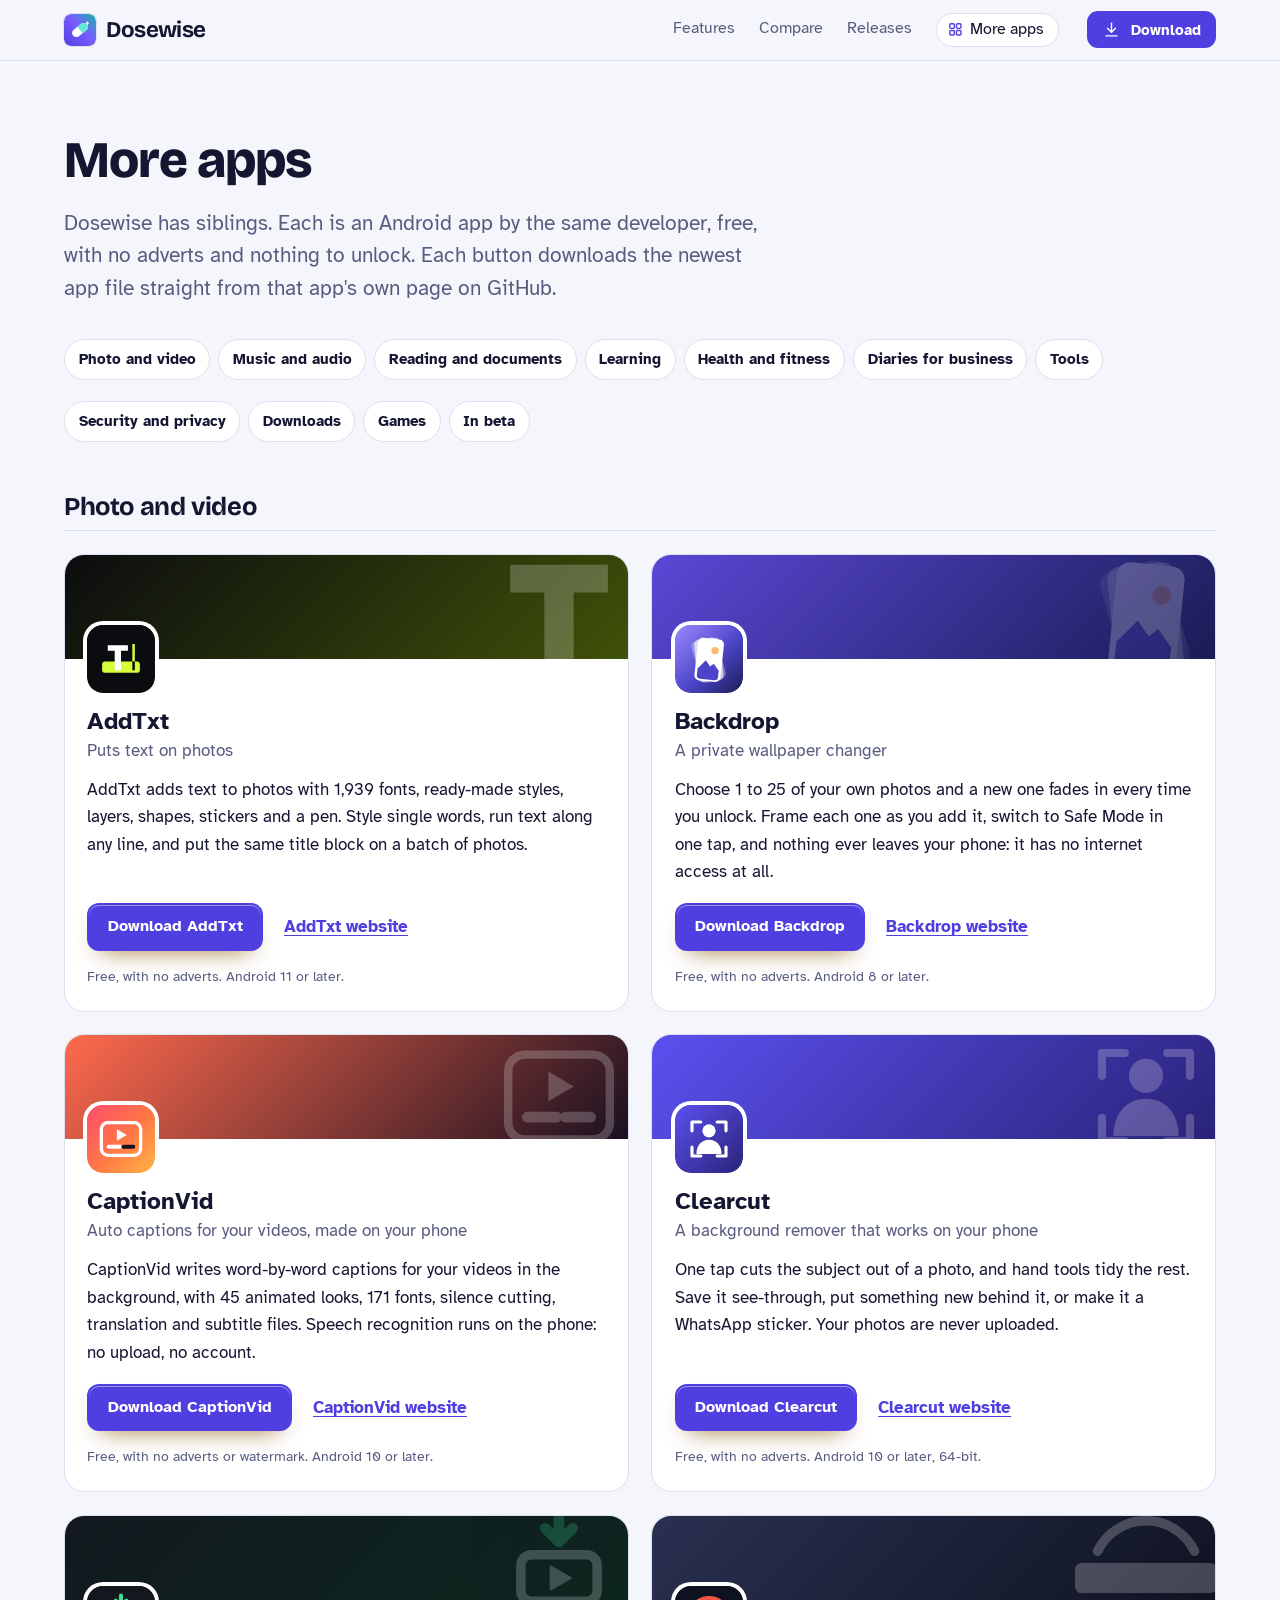
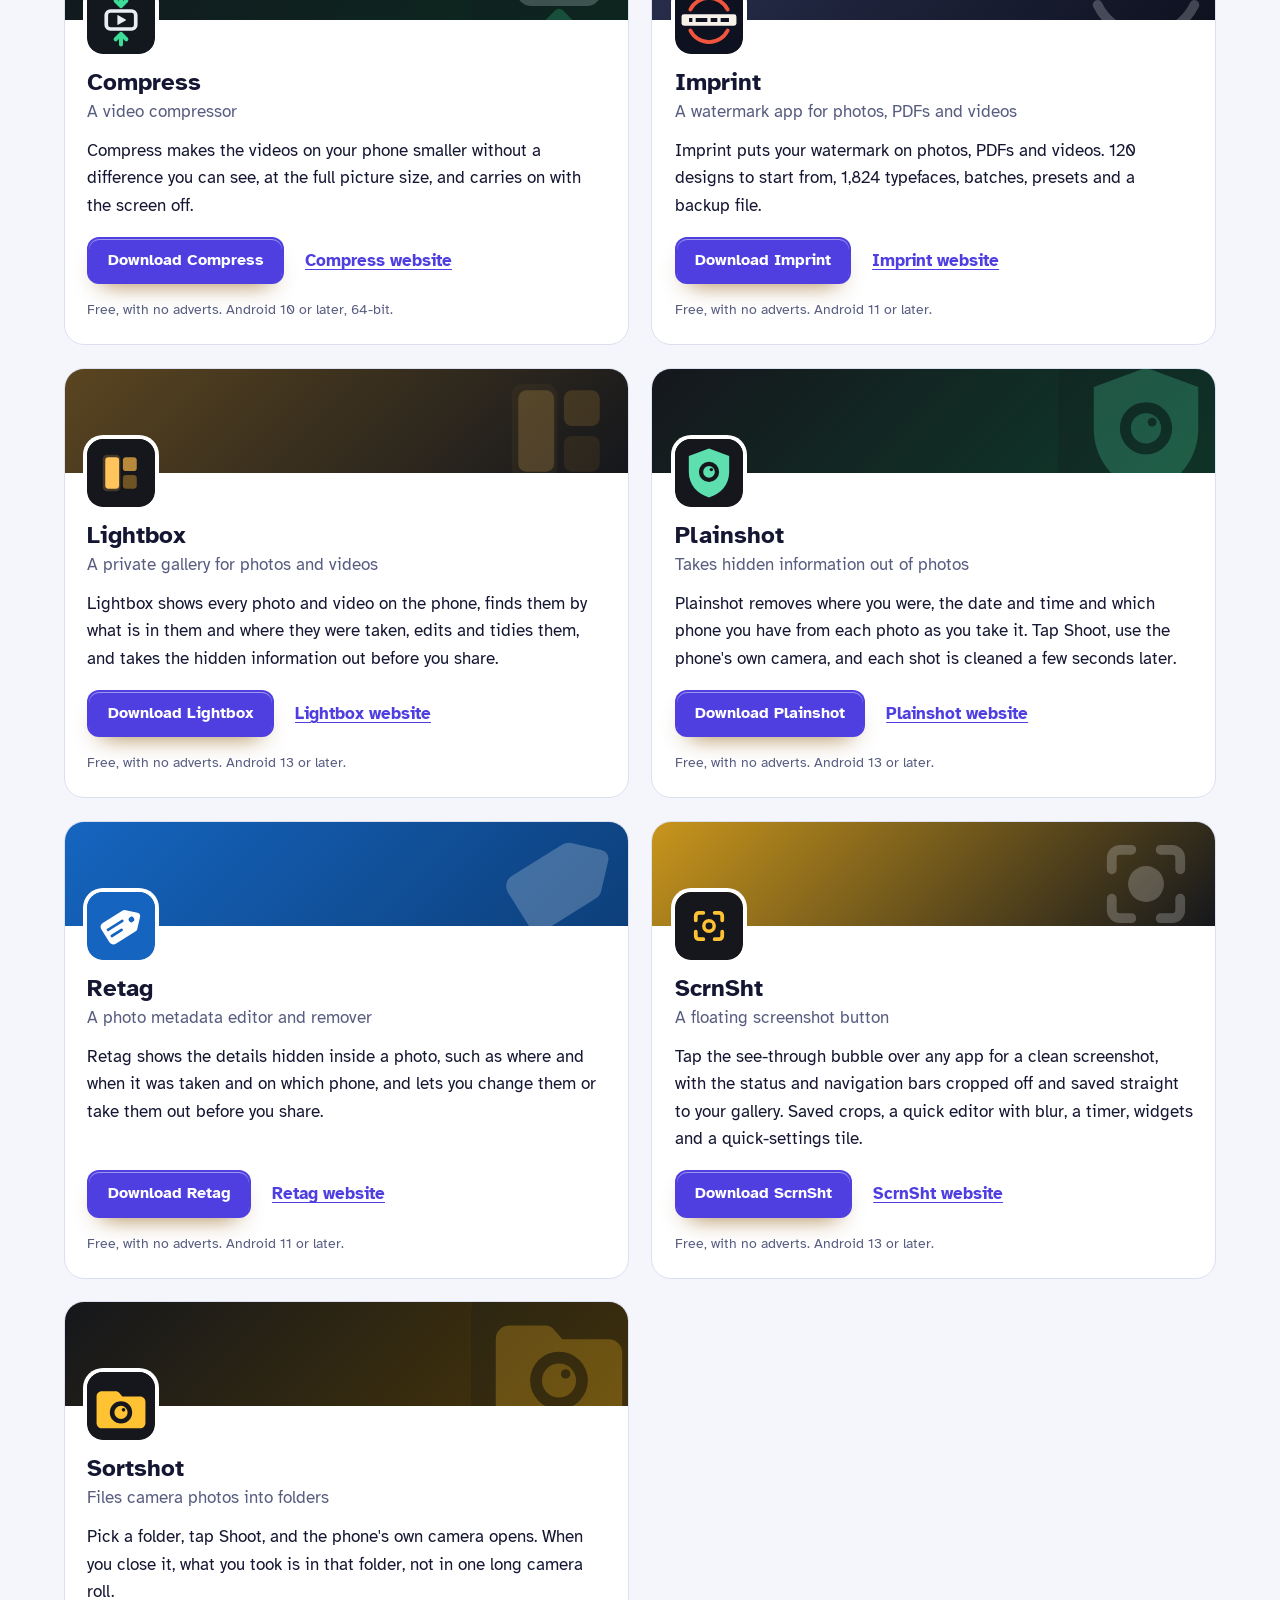
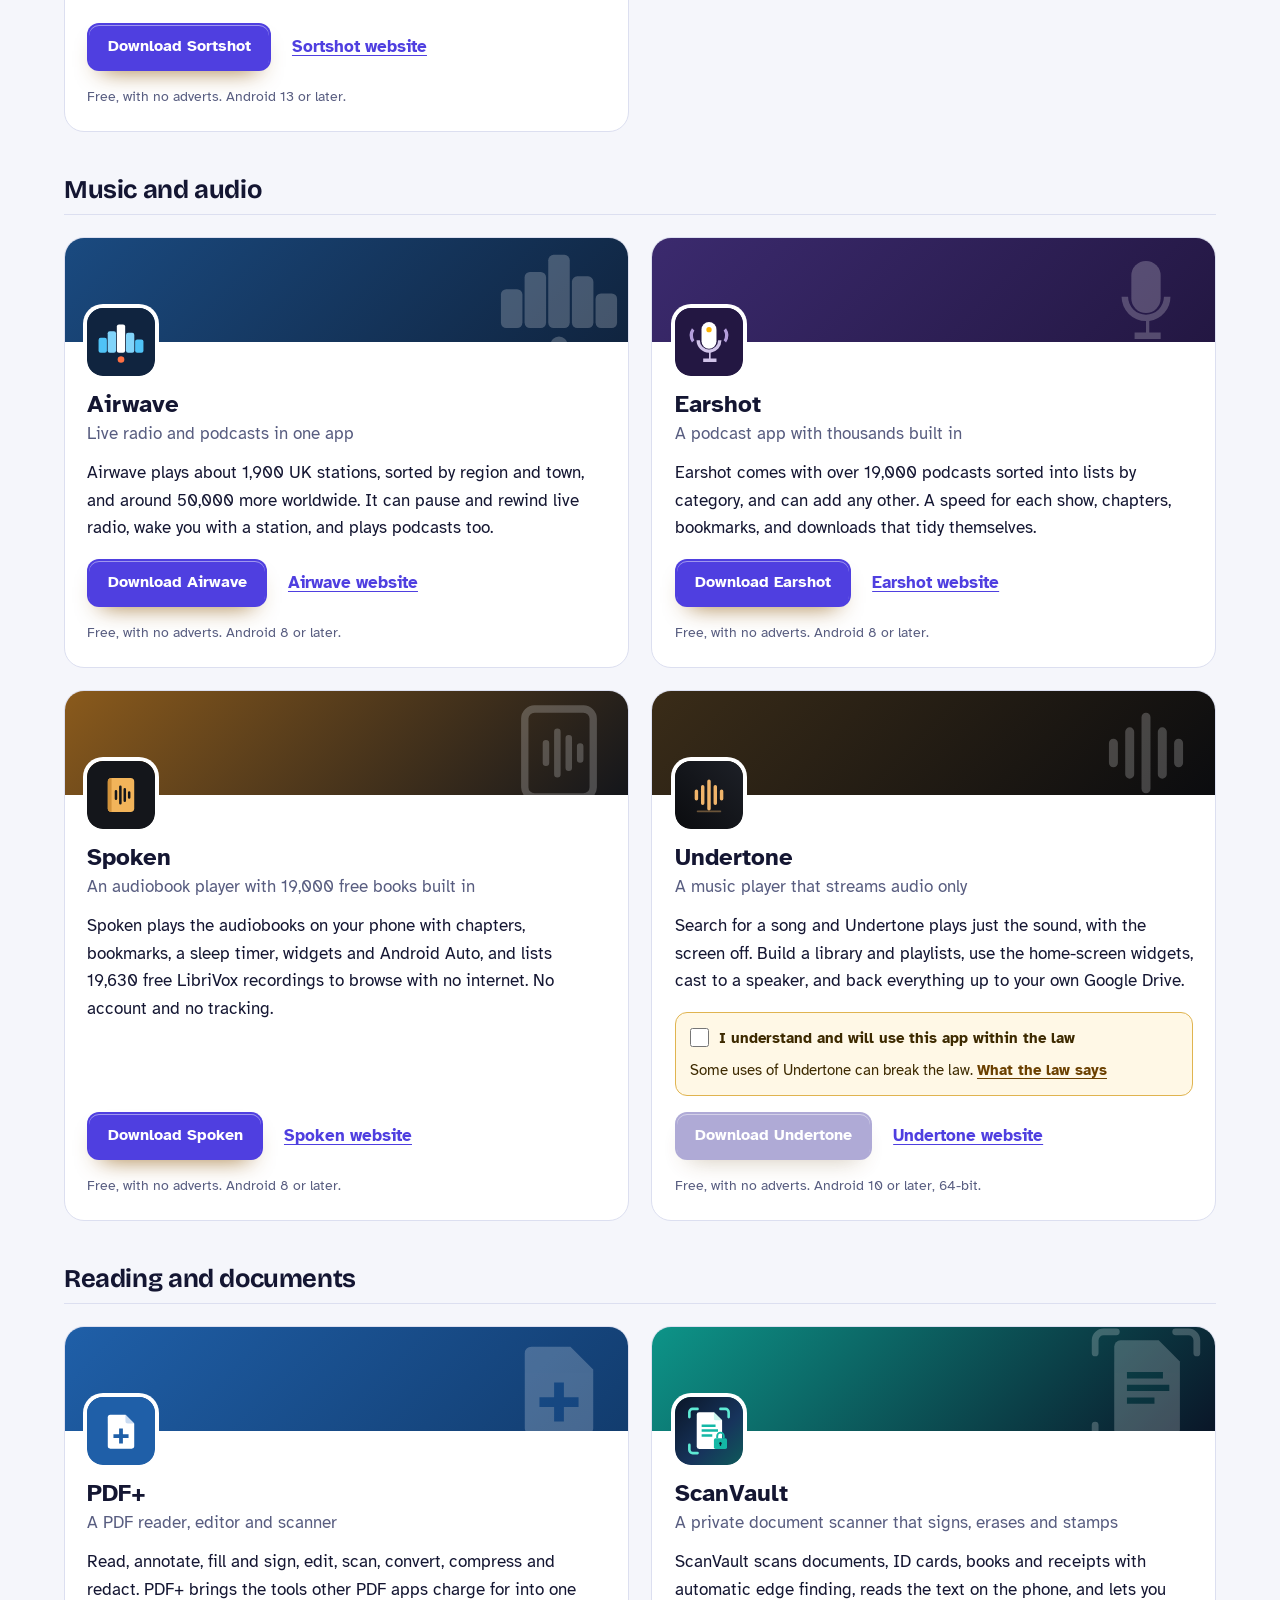
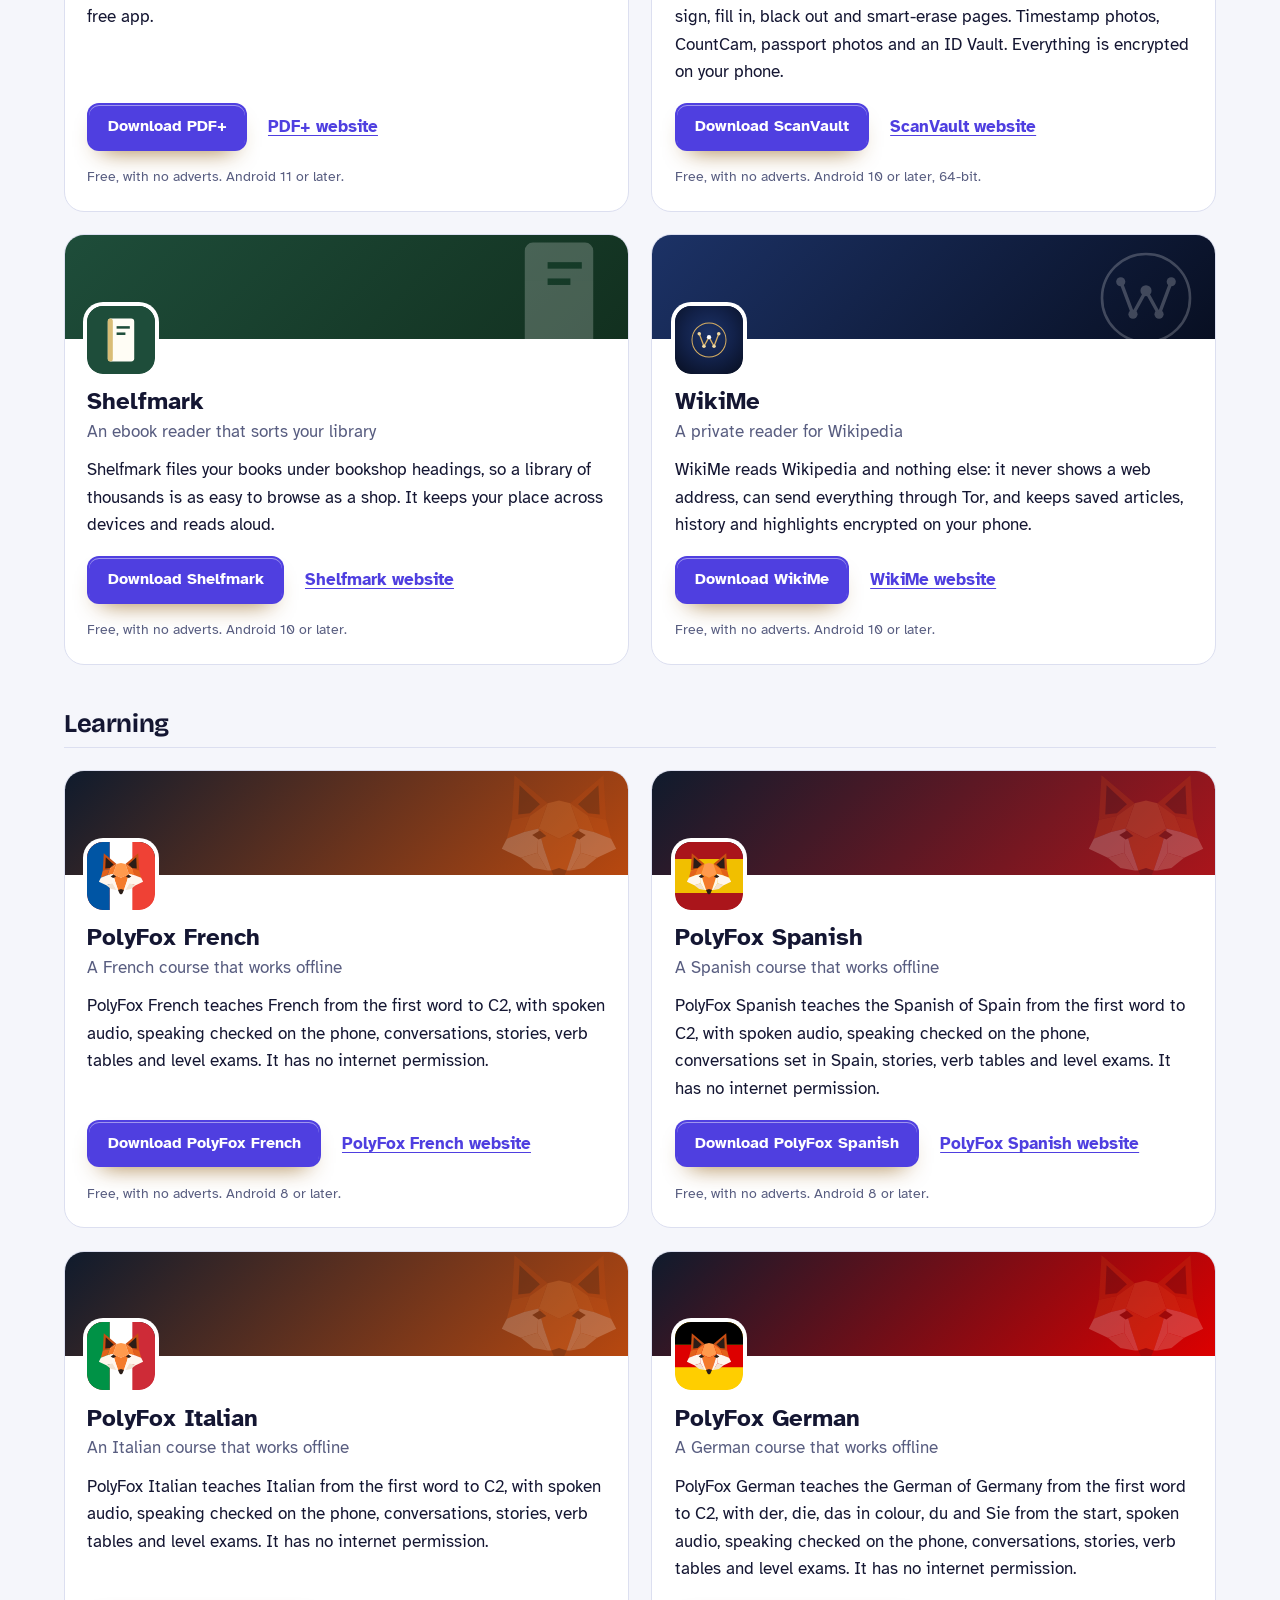
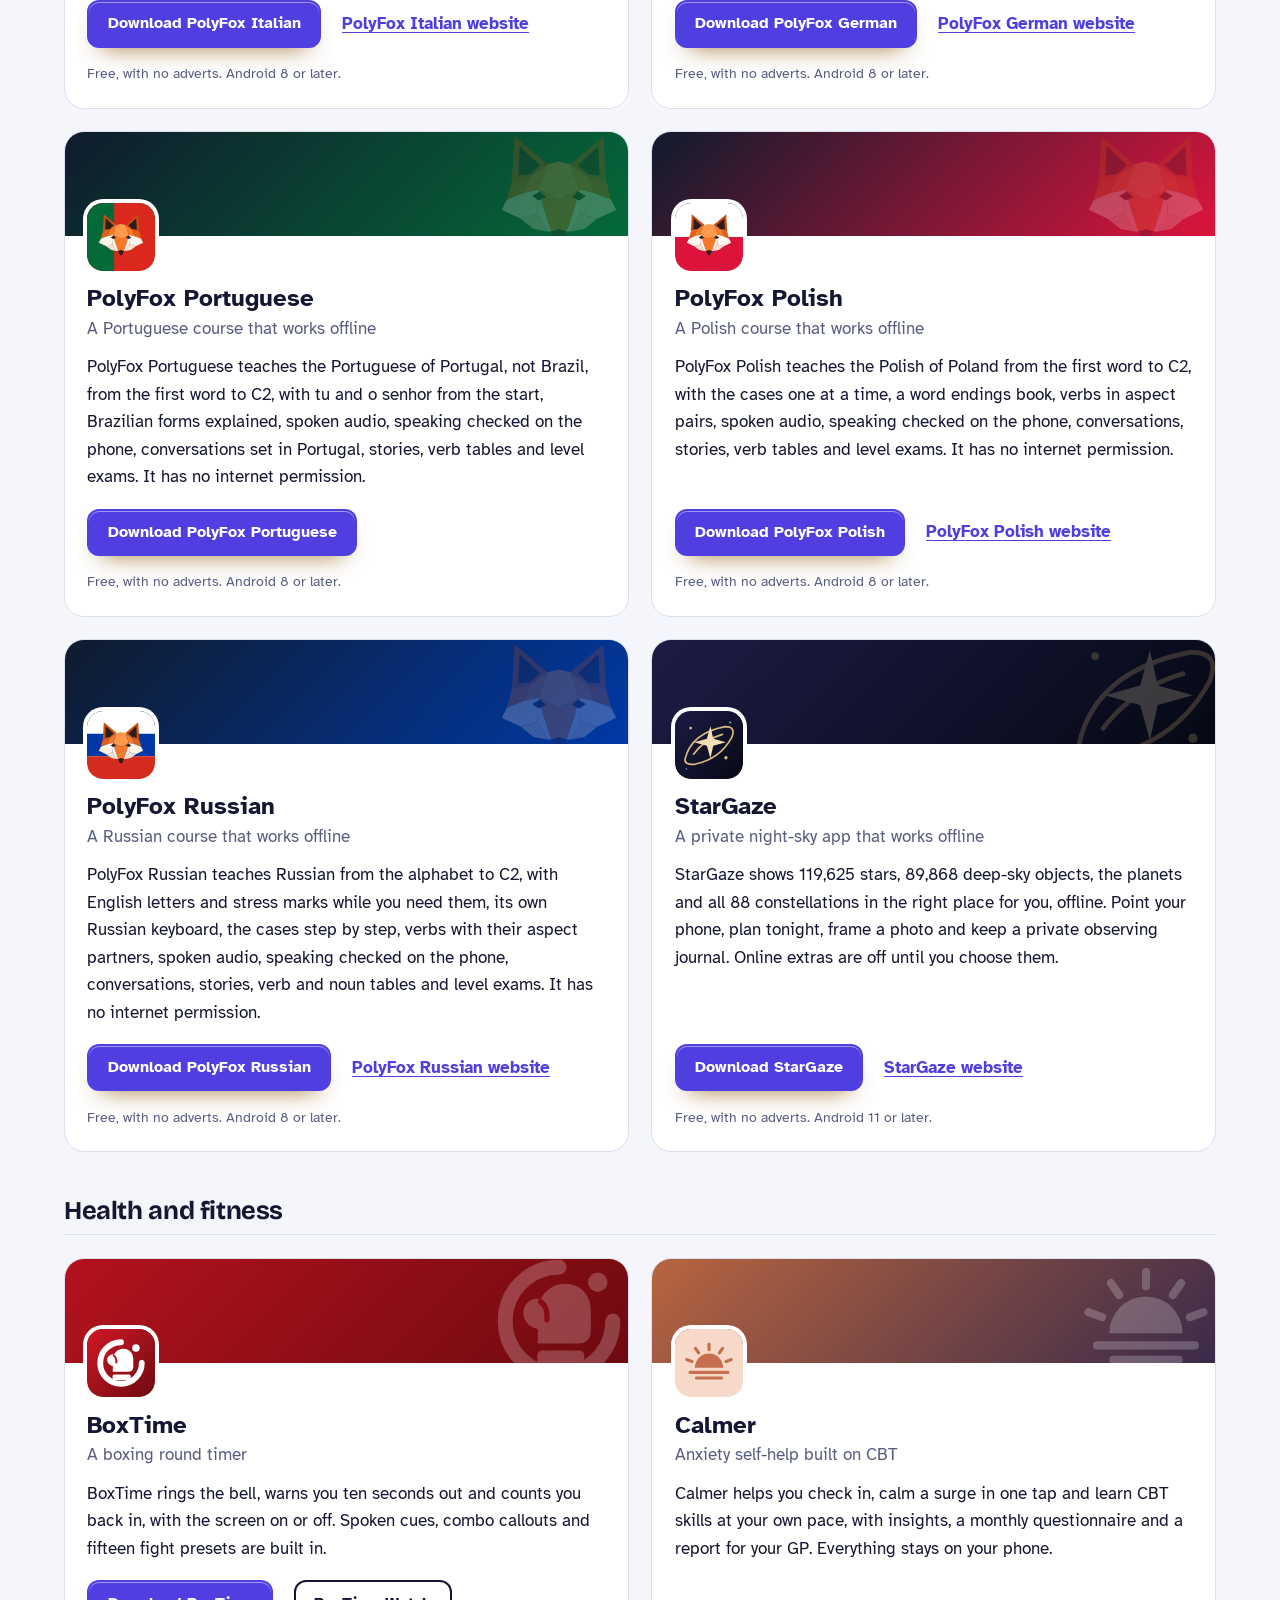
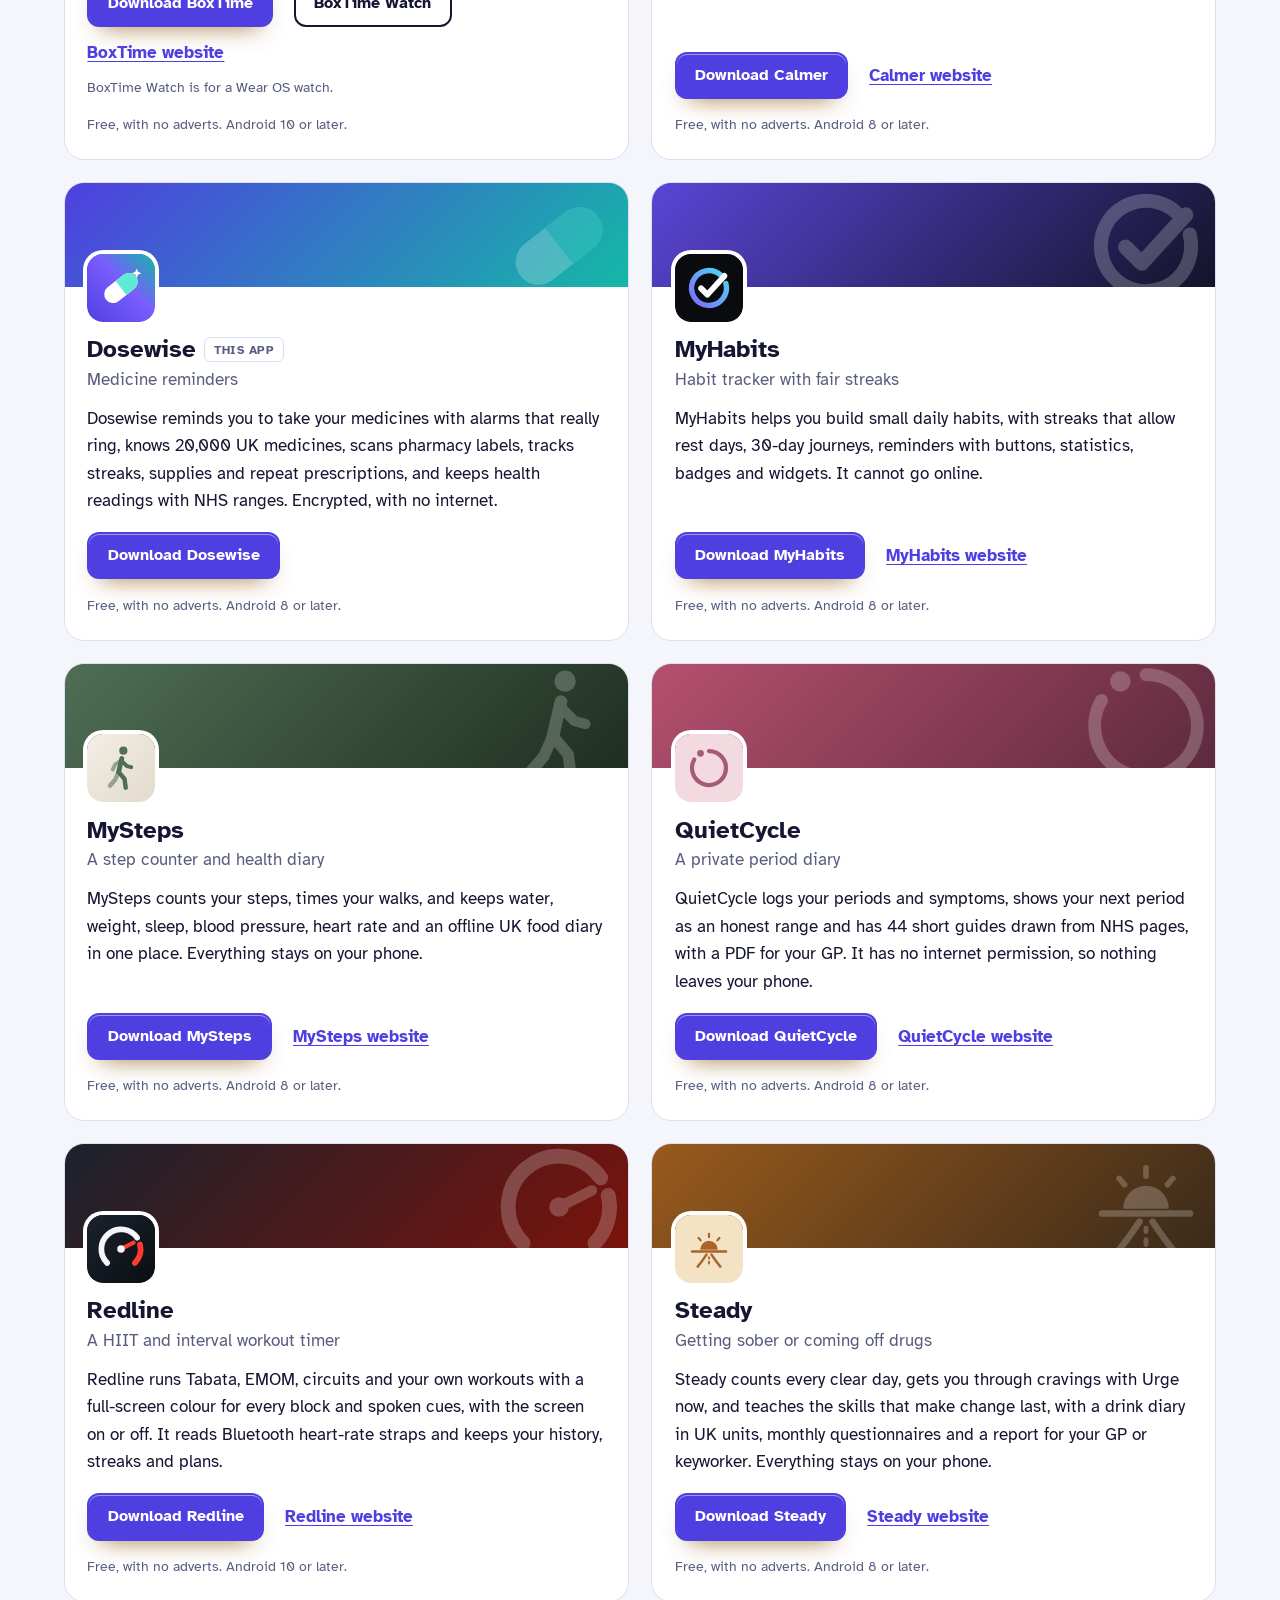
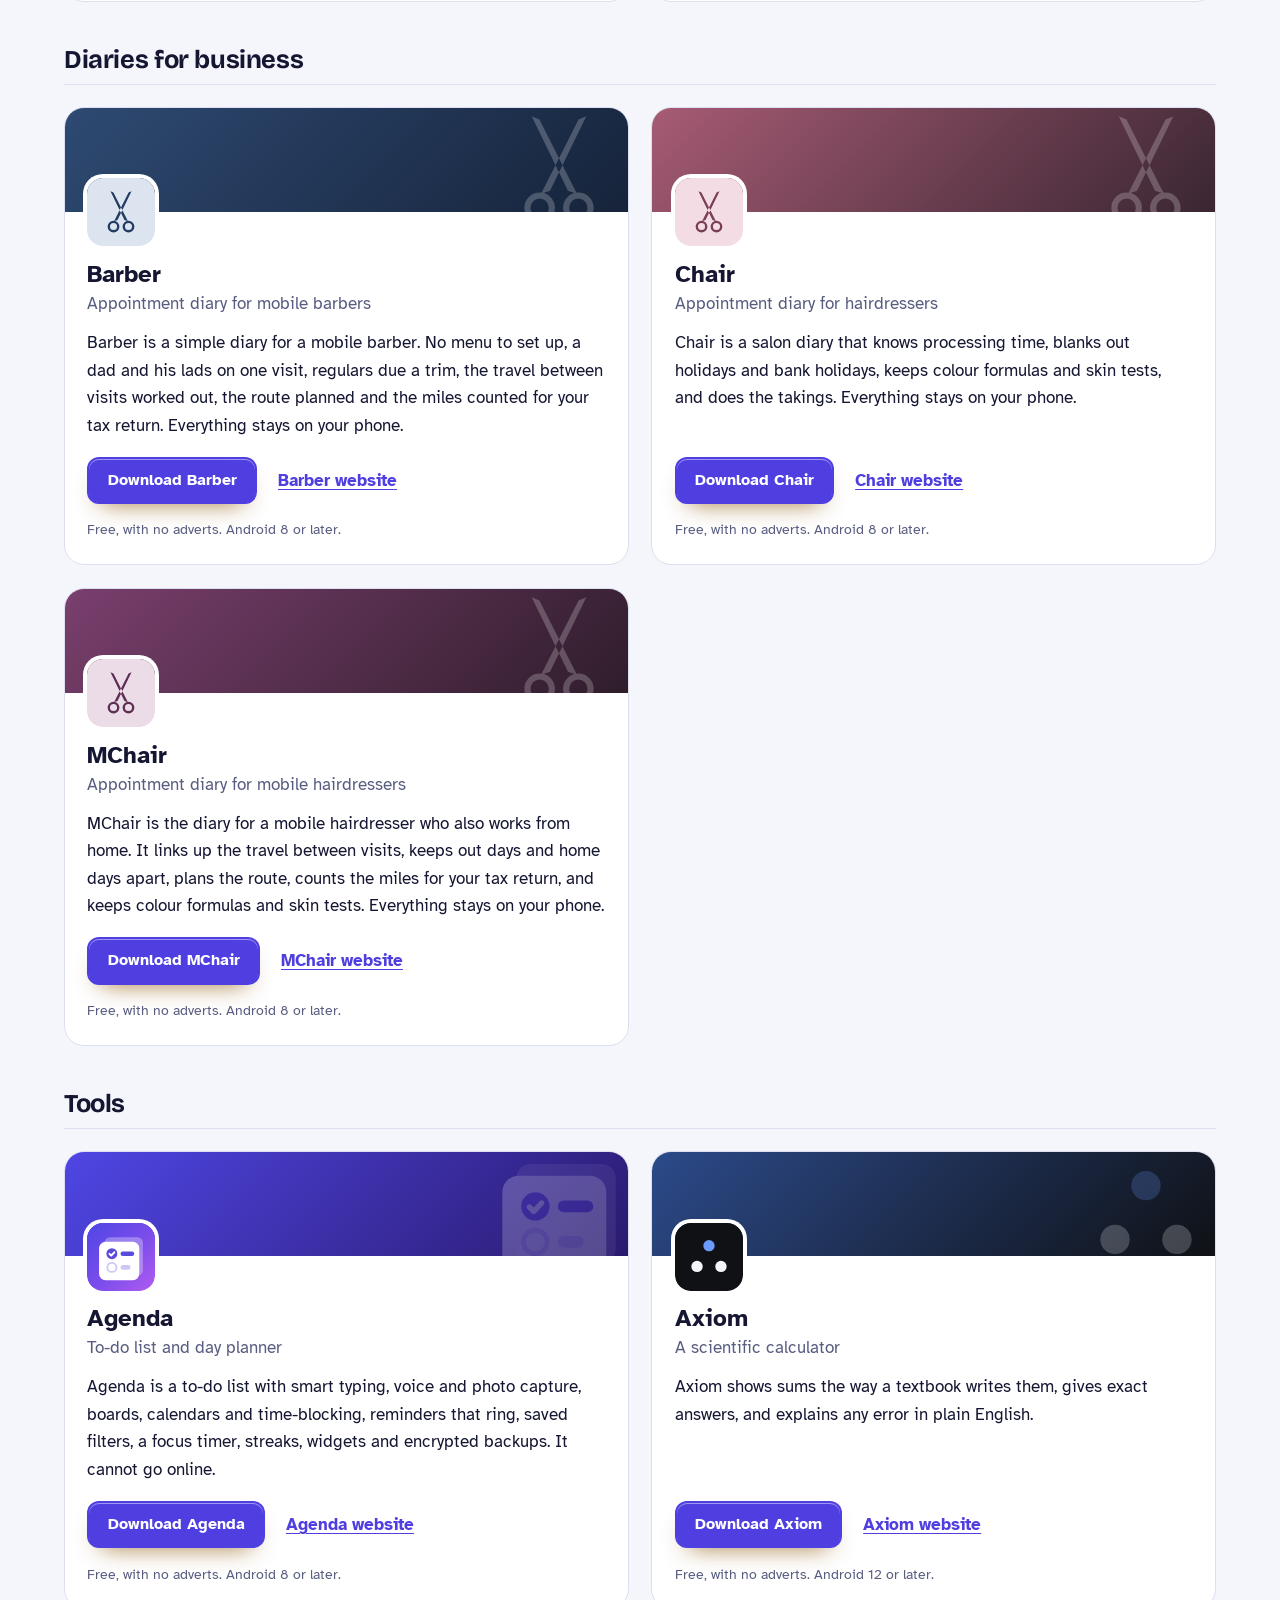
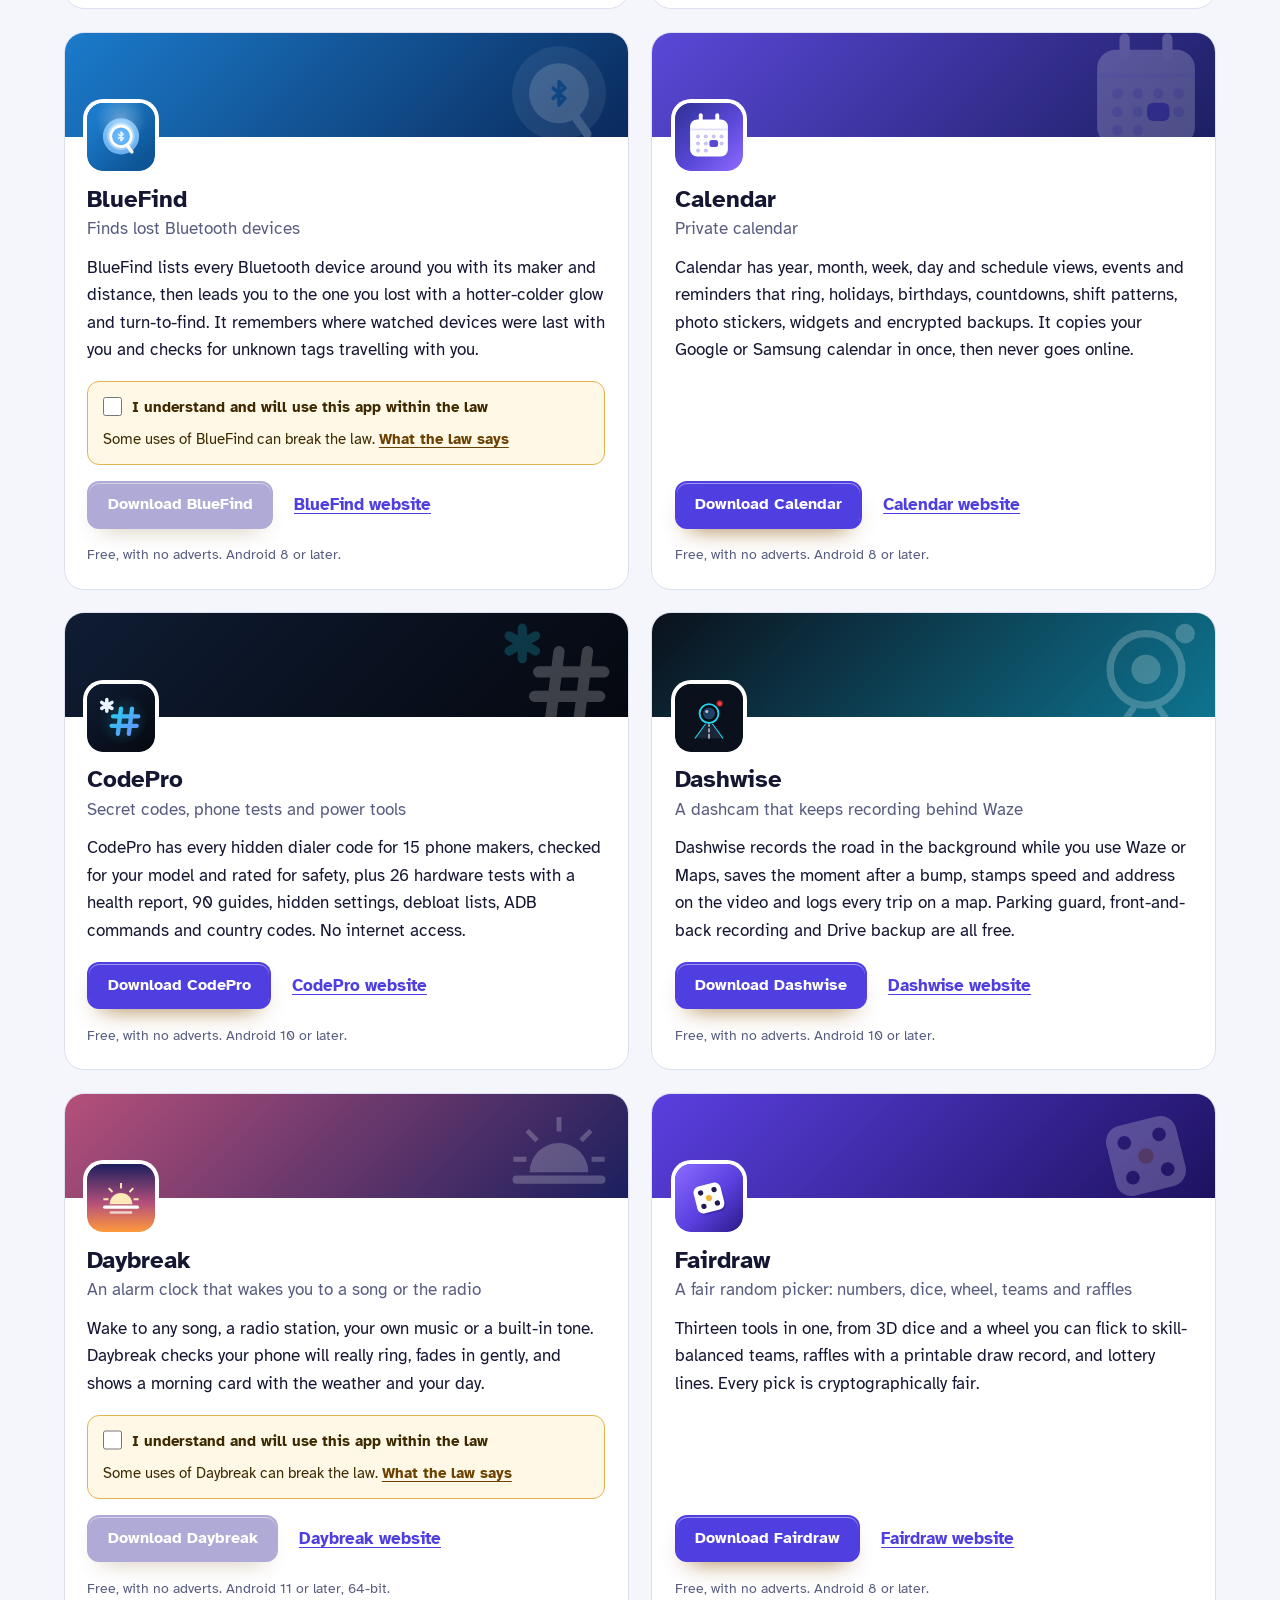
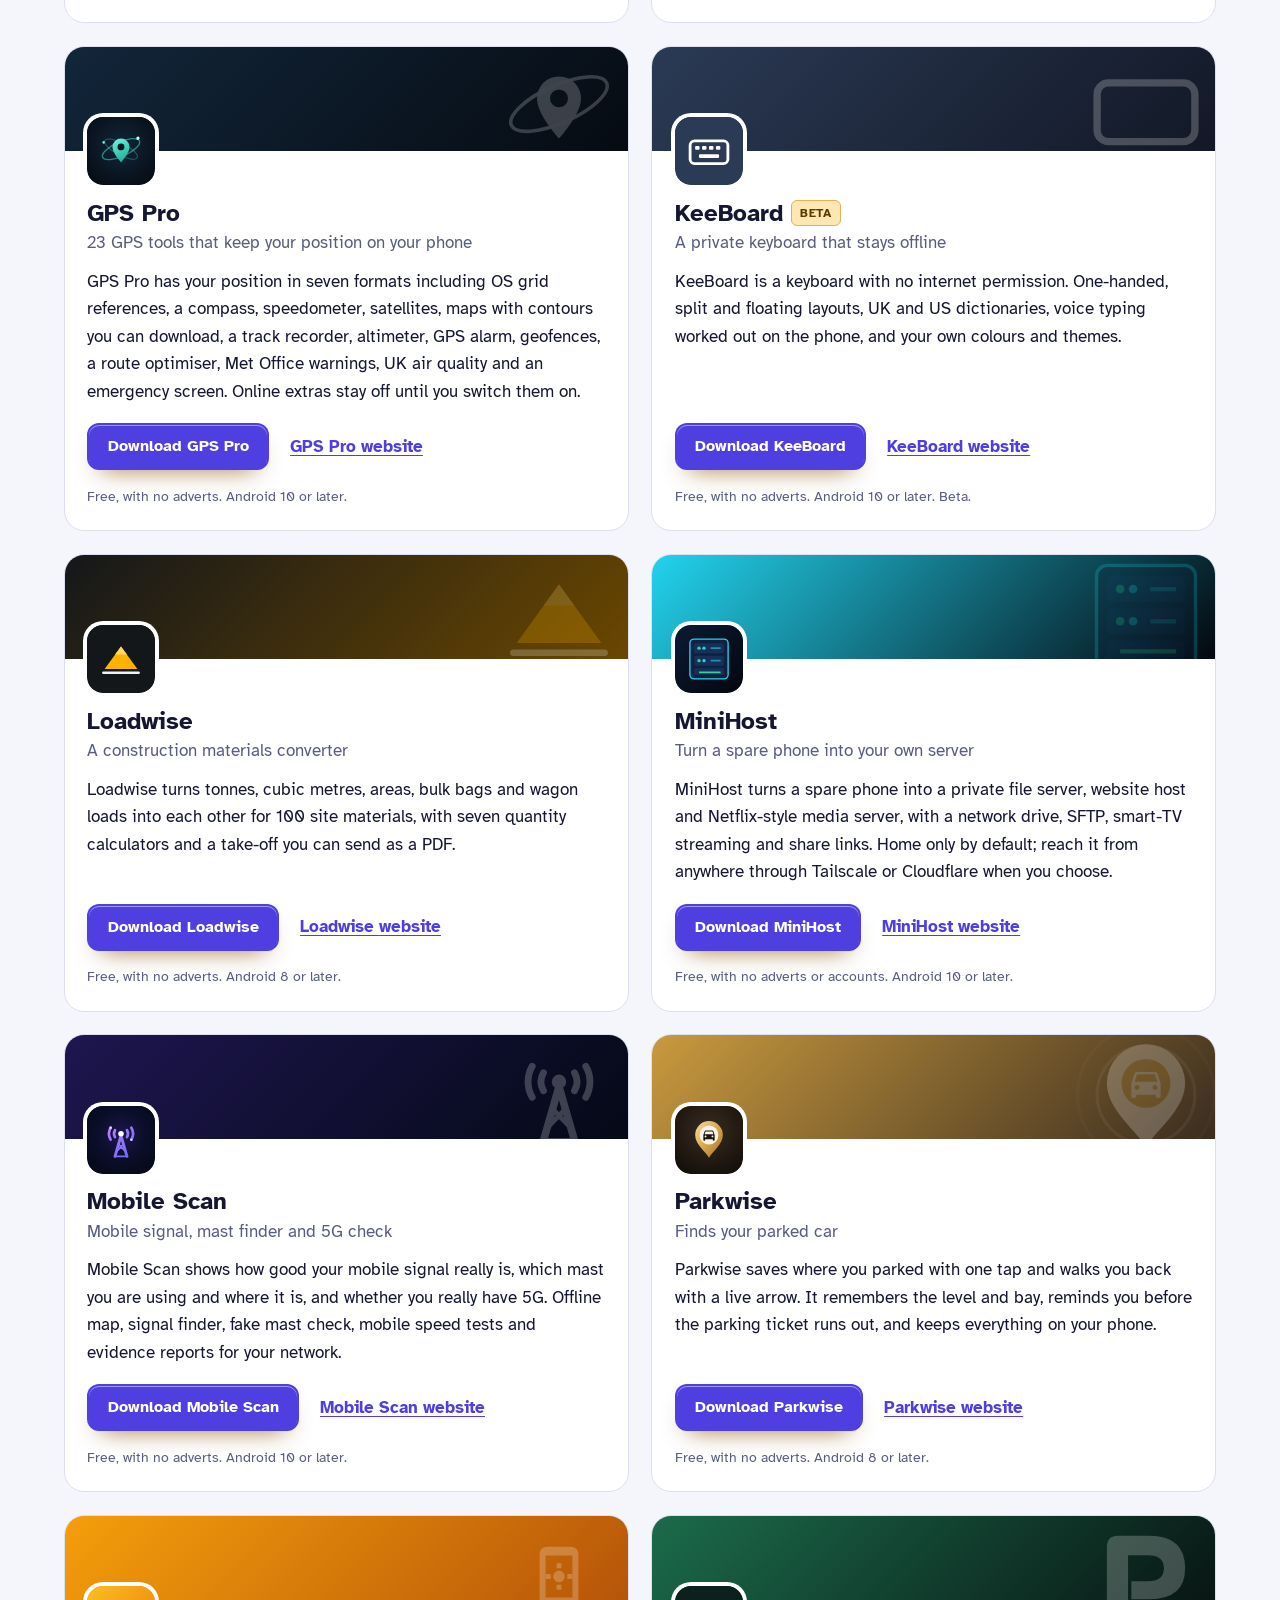
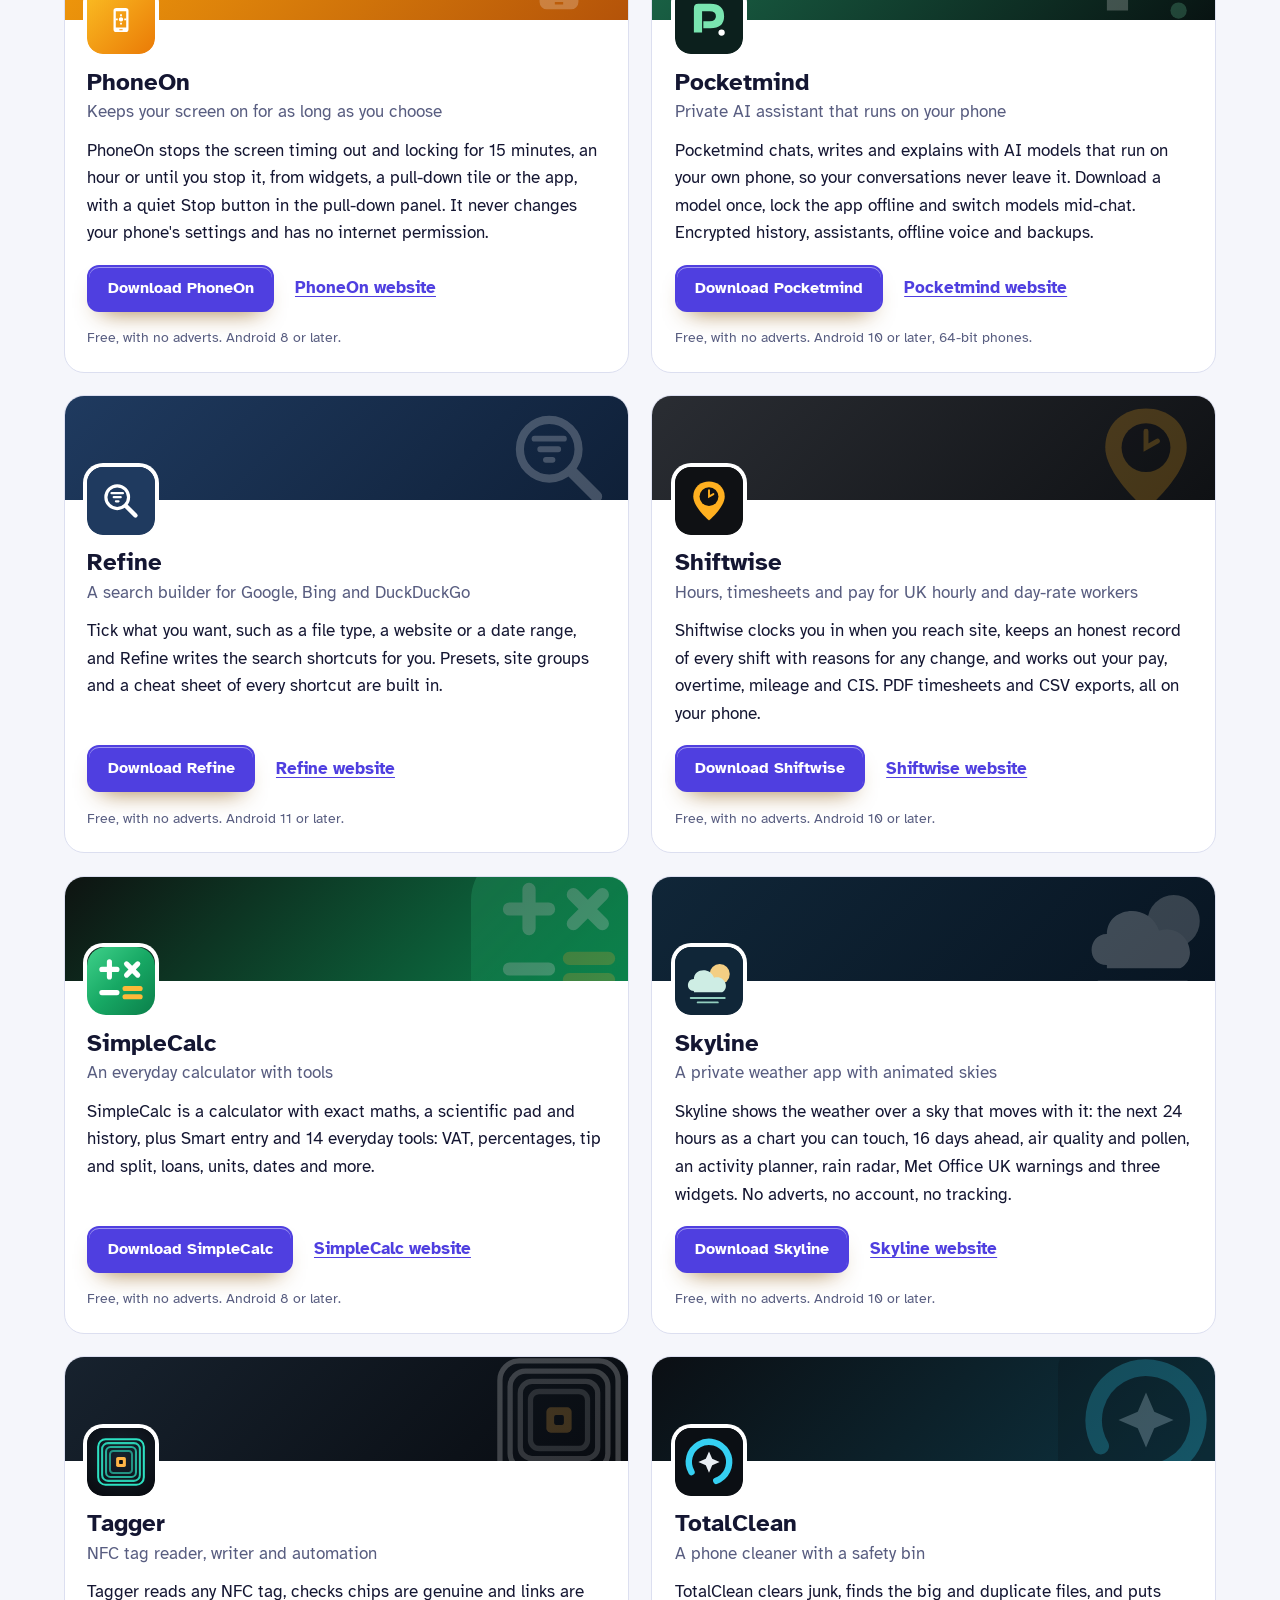
==== more-apps.html @ 73428f44 "More apps: add MegaGen" ====
<!DOCTYPE html>
<html lang="en-GB">
<head>
<meta charset="utf-8">
<meta name="viewport" content="width=device-width, initial-scale=1">
<title>More apps from the maker of Dosewise</title>
<meta name="description" content="All 92 free Android apps from the maker of Dosewise, in one list by category, each with its download and a link to its website.">
<meta name="author" content="Jonathan Jackson">
<link rel="canonical" href="https://customgpter.github.io/dosewise/more-apps.html">
<meta name="theme-color" content="#f5f6fb" media="(prefers-color-scheme: light)">
<meta name="theme-color" content="#0b0d1e" media="(prefers-color-scheme: dark)">
<meta property="og:type" content="website">
<meta property="og:site_name" content="Dosewise">
<meta property="og:title" content="More apps from the maker of Dosewise">
<meta property="og:description" content="All 92 free Android apps from the maker of Dosewise, in one list by category, each with its download and a link to its website.">
<meta property="og:url" content="https://customgpter.github.io/dosewise/more-apps.html">
<meta property="og:image" content="https://customgpter.github.io/dosewise/assets/og.png">
<meta property="og:image:width" content="1200">
<meta property="og:image:height" content="630">
<meta property="og:image:alt" content="Dosewise's Today screen with the day's ring and doses by time">
<meta property="og:locale" content="en_GB">
<meta name="twitter:card" content="summary_large_image">
<link rel="icon" href="./assets/favicon.svg" type="image/svg+xml">
<link rel="apple-touch-icon" href="./assets/apple-touch-icon.png">
<link rel="preload" href="./assets/fonts/bricolage-grotesque-latin.woff2" as="font" type="font/woff2" crossorigin>
<link rel="preload" href="./assets/fonts/atkinson-hyperlegible-latin-400-normal.woff2" as="font" type="font/woff2" crossorigin>
<link rel="stylesheet" href="./assets/site.css?v=1">
<link rel="stylesheet" href="./assets/house.css?v=1">
<script type="application/ld+json">{"@context":"https://schema.org","@type":"ItemList","name":"Apps from the maker of Dosewise","url":"https://customgpter.github.io/dosewise/more-apps.html","itemListElement":[{"@type":"ListItem","position":1,"name":"AddTxt","url":"https://customgpter.github.io/addtxt/"},{"@type":"ListItem","position":2,"name":"Backdrop","url":"https://customgpter.github.io/backdrop/"},{"@type":"ListItem","position":3,"name":"CaptionVid","url":"https://customgpter.github.io/captionvid/"},{"@type":"ListItem","position":4,"name":"Clearcut","url":"https://customgpter.github.io/clearcut/"},{"@type":"ListItem","position":5,"name":"Compress","url":"https://customgpter.github.io/compress/"},{"@type":"ListItem","position":6,"name":"Imprint","url":"https://customgpter.github.io/imprint/"},{"@type":"ListItem","position":7,"name":"Lightbox","url":"https://customgpter.github.io/lightbox/"},{"@type":"ListItem","position":8,"name":"Plainshot","url":"https://customgpter.github.io/plainshot/"},{"@type":"ListItem","position":9,"name":"Retag","url":"https://customgpter.github.io/retag/"},{"@type":"ListItem","position":10,"name":"ScrnSht","url":"https://customgpter.github.io/scrnsht/"},{"@type":"ListItem","position":11,"name":"Sortshot","url":"https://customgpter.github.io/sortshot/"},{"@type":"ListItem","position":12,"name":"Airwave","url":"https://customgpter.github.io/airwave/"},{"@type":"ListItem","position":13,"name":"Earshot","url":"https://customgpter.github.io/earshot/"},{"@type":"ListItem","position":14,"name":"Spoken","url":"https://customgpter.github.io/spoken/"},{"@type":"ListItem","position":15,"name":"Undertone","url":"https://customgpter.github.io/undertone/"},{"@type":"ListItem","position":16,"name":"PDF+","url":"https://customgpter.github.io/pdfplus/"},{"@type":"ListItem","position":17,"name":"ScanVault","url":"https://customgpter.github.io/scanvault/"},{"@type":"ListItem","position":18,"name":"Shelfmark","url":"https://customgpter.github.io/shelfmark/"},{"@type":"ListItem","position":19,"name":"WikiMe","url":"https://customgpter.github.io/wikime/"},{"@type":"ListItem","position":20,"name":"PolyFox French","url":"https://customgpter.github.io/polyfox/"},{"@type":"ListItem","position":21,"name":"PolyFox German","url":"https://customgpter.github.io/polyfox-german/"},{"@type":"ListItem","position":22,"name":"PolyFox Polish","url":"https://customgpter.github.io/polyfox-polish/"},{"@type":"ListItem","position":23,"name":"PolyFox Russian","url":"https://customgpter.github.io/polyfox-russian/"},{"@type":"ListItem","position":24,"name":"StarGaze","url":"https://customgpter.github.io/stargaze/"},{"@type":"ListItem","position":25,"name":"BoxTime","url":"https://customgpter.github.io/boxtime/"},{"@type":"ListItem","position":26,"name":"Calmer","url":"https://customgpter.github.io/calmer/"},{"@type":"ListItem","position":27,"name":"Dosewise","url":"https://customgpter.github.io/dosewise/"},{"@type":"ListItem","position":28,"name":"MyHabits","url":"https://customgpter.github.io/myhabits/"},{"@type":"ListItem","position":29,"name":"MySteps","url":"https://customgpter.github.io/mysteps/"},{"@type":"ListItem","position":30,"name":"QuietCycle","url":"https://customgpter.github.io/quietcycle/"},{"@type":"ListItem","position":31,"name":"Redline","url":"https://customgpter.github.io/redline/"},{"@type":"ListItem","position":32,"name":"Steady","url":"https://customgpter.github.io/steady/"},{"@type":"ListItem","position":33,"name":"Barber","url":"https://customgpter.github.io/barber/"},{"@type":"ListItem","position":34,"name":"Chair","url":"https://customgpter.github.io/chair/"},{"@type":"ListItem","position":35,"name":"MChair","url":"https://customgpter.github.io/mchair/"},{"@type":"ListItem","position":36,"name":"Agenda","url":"https://customgpter.github.io/agenda/"},{"@type":"ListItem","position":37,"name":"Axiom","url":"https://customgpter.github.io/axiom/"},{"@type":"ListItem","position":38,"name":"BlueFind","url":"https://customgpter.github.io/bluefind/"},{"@type":"ListItem","position":39,"name":"Calendar","url":"https://customgpter.github.io/calendar/"},{"@type":"ListItem","position":40,"name":"CodePro","url":"https://customgpter.github.io/codepro/"},{"@type":"ListItem","position":41,"name":"Dashwise","url":"https://customgpter.github.io/dashwise/"},{"@type":"ListItem","position":42,"name":"Daybreak","url":"https://customgpter.github.io/daybreak/"},{"@type":"ListItem","position":43,"name":"Fairdraw","url":"https://customgpter.github.io/fairdraw/"},{"@type":"ListItem","position":44,"name":"GPS Pro","url":"https://customgpter.github.io/gpspro/"},{"@type":"ListItem","position":45,"name":"KeeBoard","url":"https://customgpter.github.io/keeboard/"},{"@type":"ListItem","position":46,"name":"Loadwise","url":"https://customgpter.github.io/loadwise/"},{"@type":"ListItem","position":47,"name":"MiniHost","url":"https://customgpter.github.io/minihost/"},{"@type":"ListItem","position":48,"name":"Mobile Scan","url":"https://customgpter.github.io/mobilescan/"},{"@type":"ListItem","position":49,"name":"Parkwise","url":"https://customgpter.github.io/parkwise/"},{"@type":"ListItem","position":50,"name":"Pocketmind","url":"https://customgpter.github.io/pocketmind/"},{"@type":"ListItem","position":51,"name":"Refine","url":"https://customgpter.github.io/refine/"},{"@type":"ListItem","position":52,"name":"Shiftwise","url":"https://customgpter.github.io/shiftwise/"},{"@type":"ListItem","position":53,"name":"SimpleCalc","url":"https://customgpter.github.io/simplecalc/"},{"@type":"ListItem","position":54,"name":"Skyline","url":"https://customgpter.github.io/skyline/"},{"@type":"ListItem","position":55,"name":"Tagger","url":"https://customgpter.github.io/tagger/"},{"@type":"ListItem","position":56,"name":"TotalClean","url":"https://customgpter.github.io/totalclean/"},{"@type":"ListItem","position":57,"name":"TVLink","url":"https://customgpter.github.io/tvlink/"},{"@type":"ListItem","position":58,"name":"Unbox","url":"https://customgpter.github.io/unbox/"},{"@type":"ListItem","position":59,"name":"WhatsKeep","url":"https://customgpter.github.io/whatskeep/"},{"@type":"ListItem","position":60,"name":"WiFi Scan","url":"https://customgpter.github.io/wifiscan/"},{"@type":"ListItem","position":61,"name":"Auditly","url":"https://customgpter.github.io/auditly/"},{"@type":"ListItem","position":62,"name":"Backchannel","url":"https://customgpter.github.io/backchannel/"},{"@type":"ListItem","position":63,"name":"ENotes","url":"https://customgpter.github.io/enotes/"},{"@type":"ListItem","position":64,"name":"FindMe","url":"https://customgpter.github.io/findme/"},{"@type":"ListItem","position":65,"name":"iLock","url":"https://customgpter.github.io/ilock/"},{"@type":"ListItem","position":66,"name":"ImSafe","url":"https://customgpter.github.io/imsafe/"},{"@type":"ListItem","position":67,"name":"IShred","url":"https://customgpter.github.io/ishred/"},{"@type":"ListItem","position":68,"name":"LockBox","url":"https://customgpter.github.io/lockbox/"},{"@type":"ListItem","position":69,"name":"PassVault","url":"https://customgpter.github.io/passvault/"},{"@type":"ListItem","position":70,"name":"SpyFind","url":"https://customgpter.github.io/spyfind/"},{"@type":"ListItem","position":71,"name":"TextWipe","url":"https://customgpter.github.io/textwipe/"},{"@type":"ListItem","position":72,"name":"Tracewire","url":"https://customgpter.github.io/tracewire/"},{"@type":"ListItem","position":73,"name":"Vigil","url":"https://customgpter.github.io/vigil/"},{"@type":"ListItem","position":74,"name":"Grab","url":"https://customgpter.github.io/grab/"},{"@type":"ListItem","position":75,"name":"Swarm","url":"https://customgpter.github.io/swarm/"},{"@type":"ListItem","position":76,"name":"Plane Games","url":"https://customgpter.github.io/plane-games/"},{"@type":"ListItem","position":77,"name":"Ninefold","url":"https://customgpter.github.io/ninefold/"},{"@type":"ListItem","position":78,"name":"Cubewise","url":"https://customgpter.github.io/cubewise/"},{"@type":"ListItem","position":79,"name":"Tilewise","url":"https://customgpter.github.io/tilewise/"},{"@type":"ListItem","position":80,"name":"Letterwise","url":"https://customgpter.github.io/letterwise/"},{"@type":"ListItem","position":81,"name":"Kingside","url":"https://customgpter.github.io/kingside/"},{"@type":"ListItem","position":82,"name":"Deckhand","url":"https://customgpter.github.io/deckhand/"},{"@type":"ListItem","position":83,"name":"SNESForge","url":"https://customgpter.github.io/snesforge/"},{"@type":"ListItem","position":84,"name":"Fame Boy","url":"https://customgpter.github.io/fameboy/"},{"@type":"ListItem","position":85,"name":"PSPPro","url":"https://customgpter.github.io/psppro/"},{"@type":"ListItem","position":86,"name":"MegaGen","url":"https://customgpter.github.io/megagen/"},{"@type":"ListItem","position":87,"name":"QVR","url":"https://customgpter.github.io/qvr/"},{"@type":"ListItem","position":88,"name":"QVR Watch","url":"https://customgpter.github.io/qvr-watch/"},{"@type":"ListItem","position":89,"name":"QVRLite","url":"https://customgpter.github.io/qvrlite/"},{"@type":"ListItem","position":90,"name":"Onionz","url":"https://customgpter.github.io/onionz/"},{"@type":"ListItem","position":91,"name":"OnionzWeb","url":"https://customgpter.github.io/onionzweb/"}]}</script>
<link rel="stylesheet" href="./assets/apps-list.css?v=1">
<script src="./assets/apps-list.js?v=1" defer></script>
</head>
<body>
<a class="skip" href="#main">Skip to content</a>
<header class="masthead">
<div class="wrap">
<a class="brand" href="./" aria-label="Dosewise home"><svg viewBox="0 0 108 108" aria-hidden="true"><defs><linearGradient id="dw-g" x1="0" y1="1" x2="1" y2="0"><stop offset="0" stop-color="#4f3fe0"/><stop offset=".55" stop-color="#7a5cff"/><stop offset="1" stop-color="#14b8a6"/></linearGradient></defs><rect width="108" height="108" rx="24" fill="url(#dw-g)"/><g transform="rotate(-38 54 54)"><rect x="24" y="40" width="60" height="28" rx="14" fill="#fff"/><path d="M54 40h16a14 14 0 0 1 0 28H54z" fill="#5eead4"/></g><path d="M79 23l2.2 5.3 5.3 2.2-5.3 2.2L79 38l-2.2-5.3-5.3-2.2 5.3-2.2z" fill="#fff"/></svg><span>Dosewise</span></a>
<nav aria-label="Main"><ul><li><a href="./#features">Features</a></li><li><a href="./compare.html">Compare</a></li><li><a href="./releases.html">Releases</a></li><li><a class="more-apps" href="./more-apps.html"><svg class="ico" viewBox="0 0 24 24" aria-hidden="true"><rect x="4" y="4" width="6.5" height="6.5" rx="1.6"/><rect x="13.5" y="4" width="6.5" height="6.5" rx="1.6"/><rect x="4" y="13.5" width="6.5" height="6.5" rx="1.6"/><rect x="13.5" y="13.5" width="6.5" height="6.5" rx="1.6"/></svg>More apps</a></li></ul></nav>
<a class="button small" href="https://github.com/CustomGPTer/dosewise/releases/latest/download/Dosewise.apk"><svg class="ico" viewBox="0 0 24 24" aria-hidden="true"><path d="M12 4v11"/><path d="M7 10.5l5 5 5-5"/><path d="M5 20h14"/></svg>Download</a>
</div>
</header>
<main id="main" class="doc">
<div class="wrap">
<div class="measure">
<h1>More apps</h1>
<p class="lede">Dosewise has siblings. Each is an Android app by the same developer, free, with no adverts and nothing to unlock. Each button downloads the newest app file straight from that app's own page on GitHub.</p>
</div>
<!-- apps:start -->
<nav class="mapps-jump" aria-label="App groups"><ul><li><a href="#apps-photo">Photo and video</a></li><li><a href="#apps-audio">Music and audio</a></li><li><a href="#apps-reading">Reading and documents</a></li><li><a href="#apps-learning">Learning</a></li><li><a href="#apps-health">Health and fitness</a></li><li><a href="#apps-diaries">Diaries for business</a></li><li><a href="#apps-tools">Tools</a></li><li><a href="#apps-security">Security and privacy</a></li><li><a href="#apps-downloads">Downloads</a></li><li><a href="#apps-games">Games</a></li><li><a href="#apps-testing">In beta</a></li></ul></nav>
<div class="mapps-group" role="group" aria-labelledby="apps-photo"><h2 class="mapps-cat" id="apps-photo">Photo and video</h2>
<ul class="mapps"><li class="mapp" style="--b:#0b0c0f;--b2:#3f5208"><div class="mapp-cover" aria-hidden="true"><svg viewBox="0 0 108 108"><path fill="#fff" d="M24 22h60v17H63v49H45V39H24z"/></svg></div><div class="mapp-body"><svg class="mapp-icon" viewBox="0 0 108 108" aria-hidden="true"><rect width="108" height="108" rx="24" fill="#0b0c0f"/><path fill="#d4ff3a" d="M29 58h50a5 5 0 0 1 5 5v8a5 5 0 0 1-5 5H29a5 5 0 0 1-5-5v-8a5 5 0 0 1 5-5z"/><path fill="#fff" d="M33 32h32v9H54v31H44V41H33z"/><path fill="#d4ff3a" d="M72 30h4v28h-4z"/><path fill="#0b0c0f" d="M72 58h4v14h-4z"/></svg><h3>AddTxt</h3><p class="mapp-kind">Puts text on photos</p><p class="mapp-say">AddTxt adds text to photos with 1,939 fonts, ready-made styles, layers, shapes, stickers and a pen. Style single words, run text along any line, and put the same title block on a batch of photos.</p><p class="mapp-go"><a class="button" href="https://github.com/CustomGPTer/addtxt/releases/latest/download/AddTxt.apk">Download AddTxt</a><a class="mapp-site" href="https://customgpter.github.io/addtxt/">AddTxt website</a></p><p class="mapp-needs">Free, with no adverts. Android 11 or later.</p></div></li>
<li class="mapp" style="--b:#5a48d6;--b2:#1a1c55"><div class="mapp-cover" aria-hidden="true"><svg viewBox="0 0 108 108"><g transform="translate(54 58) scale(1.3) translate(-54 -58)"><rect x="38" y="30" width="32" height="52" rx="6" fill="#fff" fill-opacity=".3" transform="rotate(-16 54 58)"/><rect x="38" y="30" width="32" height="52" rx="6" fill="#fff" fill-opacity=".6" transform="rotate(-6 54 58)"/><g transform="rotate(6 54 58)"><rect x="38" y="30" width="32" height="52" rx="6" fill="#fff"/><path d="M41 68l9-11 6 7 4-4 7 8v8a4 4 0 0 1-4 4H45a4 4 0 0 1-4-4z" fill="#4d45c9"/><circle cx="60" cy="44" r="4.5" fill="#FFB86B"/></g></g></svg></div><div class="mapp-body"><svg class="mapp-icon" viewBox="0 0 108 108" aria-hidden="true"><defs><linearGradient id="i-backdrop-mapp-cc" x1="0" y1="0" x2="1" y2="1"><stop offset="0" stop-color="#9c8bff"/><stop offset=".55" stop-color="#4d45c9"/><stop offset="1" stop-color="#1a1c55"/></linearGradient></defs><rect width="108" height="108" rx="24" fill="url(#i-backdrop-mapp-cc)"/><g transform="translate(54 58) scale(1.3) translate(-54 -58)"><rect x="38" y="30" width="32" height="52" rx="6" fill="#fff" fill-opacity=".3" transform="rotate(-16 54 58)"/><rect x="38" y="30" width="32" height="52" rx="6" fill="#fff" fill-opacity=".6" transform="rotate(-6 54 58)"/><g transform="rotate(6 54 58)"><rect x="38" y="30" width="32" height="52" rx="6" fill="#fff"/><path d="M41 68l9-11 6 7 4-4 7 8v8a4 4 0 0 1-4 4H45a4 4 0 0 1-4-4z" fill="#4d45c9"/><circle cx="60" cy="44" r="4.5" fill="#FFB86B"/></g></g></svg><h3>Backdrop</h3><p class="mapp-kind">A private wallpaper changer</p><p class="mapp-say">Choose 1 to 25 of your own photos and a new one fades in every time you unlock. Frame each one as you add it, switch to Safe Mode in one tap, and nothing ever leaves your phone: it has no internet access at all.</p><p class="mapp-go"><a class="button" href="https://github.com/CustomGPTer/backdrop/releases/latest/download/Backdrop.apk">Download Backdrop</a><a class="mapp-site" href="https://customgpter.github.io/backdrop/">Backdrop website</a></p><p class="mapp-needs">Free, with no adverts. Android 8 or later.</p></div></li>
<li class="mapp" style="--b:#ff6a4d;--b2:#1a1020"><div class="mapp-cover" aria-hidden="true"><svg viewBox="0 0 108 108"><g transform="translate(54 54) scale(1.3) translate(-54 -54)"><path d="M38,34 h32 a8,8 0 0 1 8,8 v24 a8,8 0 0 1 -8,8 h-32 a8,8 0 0 1 -8,-8 v-24 a8,8 0 0 1 8,-8 z" fill="none" stroke="#fff" stroke-width="4"/><path d="M49,42 L61,49 L49,56 Z" fill="#fff"/><path d="M39,61 h14 a2.5,2.5 0 0 1 0,5 h-14 a2.5,2.5 0 0 1 0,-5 z" fill="#fff"/><path d="M57,61 h12 a2.5,2.5 0 0 1 0,5 h-12 a2.5,2.5 0 0 1 0,-5 z" fill="#ffffff"/></g></svg></div><div class="mapp-body"><svg class="mapp-icon" viewBox="0 0 108 108" aria-hidden="true"><defs><linearGradient id="i-captionvid-cvbg" x1="0" y1="0" x2="1" y2="1"><stop offset="0" stop-color="#ff4d6d"/><stop offset=".55" stop-color="#ff7a45"/><stop offset="1" stop-color="#ffb547"/></linearGradient></defs><rect width="108" height="108" rx="24" fill="url(#i-captionvid-cvbg)"/><g transform="translate(54 54) scale(1.3) translate(-54 -54)"><path d="M38,34 h32 a8,8 0 0 1 8,8 v24 a8,8 0 0 1 -8,8 h-32 a8,8 0 0 1 -8,-8 v-24 a8,8 0 0 1 8,-8 z" fill="none" stroke="#fff" stroke-width="4"/><path d="M49,42 L61,49 L49,56 Z" fill="#fff"/><path d="M39,61 h14 a2.5,2.5 0 0 1 0,5 h-14 a2.5,2.5 0 0 1 0,-5 z" fill="#fff"/><path d="M57,61 h12 a2.5,2.5 0 0 1 0,5 h-12 a2.5,2.5 0 0 1 0,-5 z" fill="#1a1020"/></g></svg><h3>CaptionVid</h3><p class="mapp-kind">Auto captions for your videos, made on your phone</p><p class="mapp-say">CaptionVid writes word-by-word captions for your videos in the background, with 45 animated looks, 171 fonts, silence cutting, translation and subtitle files. Speech recognition runs on the phone: no upload, no account.</p><p class="mapp-go"><a class="button" href="https://github.com/CustomGPTer/captionvid/releases/latest/download/CaptionVid.apk">Download CaptionVid</a><a class="mapp-site" href="https://customgpter.github.io/captionvid/">CaptionVid website</a></p><p class="mapp-needs">Free, with no adverts or watermark. Android 10 or later.</p></div></li><li class="mapp" style="--b:#5b50f0;--b2:#2a2378"><div class="mapp-cover" aria-hidden="true"><svg viewBox="0 0 108 108"><circle cx="54" cy="41" r="10.5" fill="#fff"/><path d="M34 78c0-14.5 8.5-23 20-23s20 8.5 20 23z" fill="#fff"/><path d="M27 41V27h14M67 27h14v14M27 67v14h14M67 81h14V67" fill="none" stroke="#fff" stroke-width="5" stroke-linecap="round" stroke-linejoin="round"/></svg></div><div class="mapp-body"><svg class="mapp-icon" viewBox="0 0 108 108" aria-hidden="true"><defs><linearGradient id="i-clearcut-mapp-cc" x1="0" y1="0" x2="1" y2="1"><stop offset="0" stop-color="#5b50f0"/><stop offset="1" stop-color="#2a2378"/></linearGradient></defs><rect width="108" height="108" rx="24" fill="url(#i-clearcut-mapp-cc)"/><circle cx="54" cy="41" r="10.5" fill="#fff"/><path d="M34 78c0-14.5 8.5-23 20-23s20 8.5 20 23z" fill="#fff"/><path d="M27 41V27h14M67 27h14v14M27 67v14h14M67 81h14V67" fill="none" stroke="#fff" stroke-width="5" stroke-linecap="round" stroke-linejoin="round"/></svg><h3>Clearcut</h3><p class="mapp-kind">A background remover that works on your phone</p><p class="mapp-say">One tap cuts the subject out of a photo, and hand tools tidy the rest. Save it see-through, put something new behind it, or make it a WhatsApp sticker. Your photos are never uploaded.</p><p class="mapp-go"><a class="button" href="https://github.com/CustomGPTer/clearcut/releases/latest/download/Clearcut.apk">Download Clearcut</a><a class="mapp-site" href="https://customgpter.github.io/clearcut/">Clearcut website</a></p><p class="mapp-needs">Free, with no adverts. Android 10 or later, 64-bit.</p></div></li>
<li class="mapp" style="--b:#12181e;--b2:#0c2a20"><div class="mapp-cover" aria-hidden="true"><svg viewBox="0 0 108 108"><rect width="108" height="108" rx="24" fill="#12181e"/><g transform="translate(54 54) scale(1.3) translate(-54 -54)"><path fill="none" stroke="#e9eef3" stroke-width="4.5" stroke-linejoin="round" d="M41 43h26a5 5 0 0 1 5 5v12a5 5 0 0 1-5 5H41a5 5 0 0 1-5-5V48a5 5 0 0 1 5-5z"/><path fill="#e9eef3" d="M50.5 48.2l9.2 5.3a.6.6 0 0 1 0 1l-9.2 5.3a.6.6 0 0 1-.9-.5V48.7a.6.6 0 0 1 .9-.5z"/><path fill="none" stroke="#3ddc97" stroke-width="5" stroke-linecap="round" stroke-linejoin="round" d="M54 24v12M47.5 30.5 54 37l6.5-6.5M54 84V72M47.5 77.5 54 71l6.5 6.5"/></g></svg></div><div class="mapp-body"><svg class="mapp-icon" viewBox="0 0 108 108" aria-hidden="true"><rect width="108" height="108" rx="24" fill="#12181e"/><g transform="translate(54 54) scale(1.3) translate(-54 -54)"><path fill="none" stroke="#e9eef3" stroke-width="4.5" stroke-linejoin="round" d="M41 43h26a5 5 0 0 1 5 5v12a5 5 0 0 1-5 5H41a5 5 0 0 1-5-5V48a5 5 0 0 1 5-5z"/><path fill="#e9eef3" d="M50.5 48.2l9.2 5.3a.6.6 0 0 1 0 1l-9.2 5.3a.6.6 0 0 1-.9-.5V48.7a.6.6 0 0 1 .9-.5z"/><path fill="none" stroke="#3ddc97" stroke-width="5" stroke-linecap="round" stroke-linejoin="round" d="M54 24v12M47.5 30.5 54 37l6.5-6.5M54 84V72M47.5 77.5 54 71l6.5 6.5"/></g></svg><h3>Compress</h3><p class="mapp-kind">A video compressor</p><p class="mapp-say">Compress makes the videos on your phone smaller without a difference you can see, at the full picture size, and carries on with the screen off.</p><p class="mapp-go"><a class="button" href="https://github.com/CustomGPTer/compress/releases/latest/download/Compress.apk">Download Compress</a><a class="mapp-site" href="https://customgpter.github.io/compress/">Compress website</a></p><p class="mapp-needs">Free, with no adverts. Android 10 or later, 64-bit.</p></div></li>
<li class="mapp" style="--b:#2a3050;--b2:#0e1220"><div class="mapp-cover" aria-hidden="true"><svg viewBox="0 0 108 108"><g transform="translate(54 54) scale(1.32) translate(-54 -54)"><path d="M31.5 41.500A25 25 0 0 1 76.500 41.500" fill="none" stroke="#fff" stroke-width="4.5" stroke-linecap="round"/><path d="M76.500 66.500A25 25 0 0 1 31.500 66.500" fill="none" stroke="#fff" stroke-width="4.5" stroke-linecap="round"/><path fill="#fff" d="M24 47h60a3 3 0 0 1 3 3v8a3 3 0 0 1-3 3H24a3 3 0 0 1-3-3v-8a3 3 0 0 1 3-3z"/></g></svg></div><div class="mapp-body"><svg class="mapp-icon" viewBox="0 0 108 108" aria-hidden="true"><rect width="108" height="108" rx="24" fill="#0e1220"/><g transform="translate(54 54) scale(1.32) translate(-54 -54)"><path d="M31.5 41.500A25 25 0 0 1 76.500 41.500" fill="none" stroke="#f2553d" stroke-width="4.5" stroke-linecap="round"/><path d="M76.500 66.500A25 25 0 0 1 31.500 66.500" fill="none" stroke="#f2553d" stroke-width="4.5" stroke-linecap="round"/><path fill="#f6f2ea" d="M24 47h60a3 3 0 0 1 3 3v8a3 3 0 0 1-3 3H24a3 3 0 0 1-3-3v-8a3 3 0 0 1 3-3z"/><path fill="#0e1220" d="M30 51.500h4v5h-4zM38 51.500h14v5H38zM56 51.500h8v5h-8zM68 51.500h10v5H68z"/></g></svg><h3>Imprint</h3><p class="mapp-kind">A watermark app for photos, PDFs and videos</p><p class="mapp-say">Imprint puts your watermark on photos, PDFs and videos. 120 designs to start from, 1,824 typefaces, batches, presets and a backup file.</p><p class="mapp-go"><a class="button" href="https://github.com/CustomGPTer/imprint/releases/latest/download/Imprint.apk">Download Imprint</a><a class="mapp-site" href="https://customgpter.github.io/imprint/">Imprint website</a></p><p class="mapp-needs">Free, with no adverts. Android 11 or later.</p></div></li>
<li class="mapp" style="--b:#5a4520;--b2:#15171c"><div class="mapp-cover" aria-hidden="true"><svg viewBox="0 0 108 108"><path fill="#ffc45c" fill-opacity=".2" d="M32 25h14a7 7 0 0 1 7 7v44a7 7 0 0 1-7 7H32a7 7 0 0 1-7-7V32a7 7 0 0 1 7-7z"/><path fill="#ffc45c" d="M34 29h12a5 5 0 0 1 5 5v40a5 5 0 0 1-5 5H34a5 5 0 0 1-5-5V34a5 5 0 0 1 5-5z"/><path fill="#b8893a" d="M62 29h12a5 5 0 0 1 5 5v12a5 5 0 0 1-5 5H62a5 5 0 0 1-5-5V34a5 5 0 0 1 5-5z"/><path fill="#6e5425" d="M62 57h12a5 5 0 0 1 5 5v12a5 5 0 0 1-5 5H62a5 5 0 0 1-5-5V62a5 5 0 0 1 5-5z"/></svg></div><div class="mapp-body"><svg class="mapp-icon" viewBox="0 0 108 108" aria-hidden="true"><rect width="108" height="108" rx="24" fill="#15171c"/><path fill="#ffc45c" fill-opacity=".2" d="M32 25h14a7 7 0 0 1 7 7v44a7 7 0 0 1-7 7H32a7 7 0 0 1-7-7V32a7 7 0 0 1 7-7z"/><path fill="#ffc45c" d="M34 29h12a5 5 0 0 1 5 5v40a5 5 0 0 1-5 5H34a5 5 0 0 1-5-5V34a5 5 0 0 1 5-5z"/><path fill="#b8893a" d="M62 29h12a5 5 0 0 1 5 5v12a5 5 0 0 1-5 5H62a5 5 0 0 1-5-5V34a5 5 0 0 1 5-5z"/><path fill="#6e5425" d="M62 57h12a5 5 0 0 1 5 5v12a5 5 0 0 1-5 5H62a5 5 0 0 1-5-5V62a5 5 0 0 1 5-5z"/></svg><h3>Lightbox</h3><p class="mapp-kind">A private gallery for photos and videos</p><p class="mapp-say">Lightbox shows every photo and video on the phone, finds them by what is in them and where they were taken, edits and tidies them, and takes the hidden information out before you share.</p><p class="mapp-go"><a class="button" href="https://github.com/CustomGPTer/lightbox/releases/latest/download/Lightbox.apk">Download Lightbox</a><a class="mapp-site" href="https://customgpter.github.io/lightbox/">Lightbox website</a></p><p class="mapp-needs">Free, with no adverts. Android 13 or later.</p></div></li>
<li class="mapp" style="--b:#15171c;--b2:#0e3b2b"><div class="mapp-cover" aria-hidden="true"><svg viewBox="0 0 64 64"><rect width="64" height="64" rx="14" fill="#15171c"/><path d="M32 9l19 7v15c0 12-8 20.5-19 24-11-3.5-19-12-19-24V16z" fill="#5edfb0"/><circle cx="32" cy="31" r="9.5" fill="#15171c"/><circle cx="32" cy="31" r="5.5" fill="#5edfb0"/><circle cx="34.2" cy="28.8" r="1.6" fill="#15171c"/></svg></div><div class="mapp-body"><svg class="mapp-icon" viewBox="0 0 64 64" aria-hidden="true"><rect width="64" height="64" rx="14" fill="#15171c"/><path d="M32 9l19 7v15c0 12-8 20.5-19 24-11-3.5-19-12-19-24V16z" fill="#5edfb0"/><circle cx="32" cy="31" r="9.5" fill="#15171c"/><circle cx="32" cy="31" r="5.5" fill="#5edfb0"/><circle cx="34.2" cy="28.8" r="1.6" fill="#15171c"/></svg><h3>Plainshot</h3><p class="mapp-kind">Takes hidden information out of photos</p><p class="mapp-say">Plainshot removes where you were, the date and time and which phone you have from each photo as you take it. Tap Shoot, use the phone&#x27;s own camera, and each shot is cleaned a few seconds later.</p><p class="mapp-go"><a class="button" href="https://github.com/CustomGPTer/plainshot/releases/latest/download/Plainshot.apk">Download Plainshot</a><a class="mapp-site" href="https://customgpter.github.io/plainshot/">Plainshot website</a></p><p class="mapp-needs">Free, with no adverts. Android 13 or later.</p></div></li>
<li class="mapp" style="--b:#1565c0;--b2:#0d3f7a"><div class="mapp-cover" aria-hidden="true"><svg viewBox="0 0 108 108"><g transform="translate(54 54) scale(1.22) rotate(-32) translate(-54 -54)"><path fill="#fff" d="M36 38h30a6 6 0 0 1 4.2 1.8l11 11a4.5 4.5 0 0 1 0 6.4l-11 11a6 6 0 0 1-4.2 1.8H36a6 6 0 0 1-6-6V44a6 6 0 0 1 6-6z"/></g></svg></div><div class="mapp-body"><svg class="mapp-icon" viewBox="0 0 108 108" aria-hidden="true"><rect width="108" height="108" rx="24" fill="#1565c0"/><g transform="translate(54 54) scale(1.22) rotate(-32) translate(-54 -54)"><path fill="#fff" d="M36 38h30a6 6 0 0 1 4.2 1.8l11 11a4.5 4.5 0 0 1 0 6.4l-11 11a6 6 0 0 1-4.2 1.8H36a6 6 0 0 1-6-6V44a6 6 0 0 1 6-6z"/><circle cx="70" cy="54" r="3.6" fill="#1565c0"/><path fill="#1565c0" d="M37 47.5h22a1.75 1.75 0 0 1 0 3.5H37a1.75 1.75 0 0 1 0-3.5zM37 57h15a1.75 1.75 0 0 1 0 3.5H37a1.75 1.75 0 0 1 0-3.5z"/></g></svg><h3>Retag</h3><p class="mapp-kind">A photo metadata editor and remover</p><p class="mapp-say">Retag shows the details hidden inside a photo, such as where and when it was taken and on which phone, and lets you change them or take them out before you share.</p><p class="mapp-go"><a class="button" href="https://github.com/CustomGPTer/retag/releases/latest/download/Retag.apk">Download Retag</a><a class="mapp-site" href="https://customgpter.github.io/retag/">Retag website</a></p><p class="mapp-needs">Free, with no adverts. Android 11 or later.</p></div></li>
<li class="mapp" style="--b:#c9961c;--b2:#15171c"><div class="mapp-cover" aria-hidden="true"><svg viewBox="0 0 108 108"><path d="M33,45V38a5,5 0,0 1,5 -5H45 M63,33H70a5,5 0,0 1,5 5V45 M75,63V70a5,5 0,0 1,-5 5H63 M45,75H38a5,5 0,0 1,-5 -5V63" fill="none" stroke="#fff" stroke-width="6" stroke-linecap="round" stroke-linejoin="round"/><circle cx="54" cy="54" r="11" fill="#fff"/></svg></div><div class="mapp-body"><svg class="mapp-icon" viewBox="0 0 108 108" aria-hidden="true"><rect width="108" height="108" rx="24" fill="#15171c"/><path d="M33,45V38a5,5 0,0 1,5 -5H45 M63,33H70a5,5 0,0 1,5 5V45 M75,63V70a5,5 0,0 1,-5 5H63 M45,75H38a5,5 0,0 1,-5 -5V63" fill="none" stroke="#FFC233" stroke-width="6" stroke-linecap="round" stroke-linejoin="round"/><circle cx="54" cy="54" r="11" fill="#FFC233"/><circle cx="54" cy="54" r="5.5" fill="#15171c"/></svg><h3>ScrnSht</h3><p class="mapp-kind">A floating screenshot button</p><p class="mapp-say">Tap the see-through bubble over any app for a clean screenshot, with the status and navigation bars cropped off and saved straight to your gallery. Saved crops, a quick editor with blur, a timer, widgets and a quick-settings tile.</p><p class="mapp-go"><a class="button" href="https://github.com/CustomGPTer/scrnsht/releases/latest/download/ScrnSht.apk">Download ScrnSht</a><a class="mapp-site" href="https://customgpter.github.io/scrnsht/">ScrnSht website</a></p><p class="mapp-needs">Free, with no adverts. Android 13 or later.</p></div></li>
<li class="mapp" style="--b:#15171c;--b2:#4a3708"><div class="mapp-cover" aria-hidden="true"><svg viewBox="0 0 64 64"><rect width="64" height="64" rx="14" fill="#15171c"/><path d="M14 18h13c1.3 0 2.5.6 3.3 1.6L33.2 23H50c2.8 0 5 2.2 5 5v20c0 2.8-2.2 5-5 5H14c-2.8 0-5-2.2-5-5V23c0-2.8 2.2-5 5-5z" fill="#ffc233"/><circle cx="32" cy="38" r="10.5" fill="#15171c"/><circle cx="32" cy="38" r="6.2" fill="#ffc233"/><circle cx="34.4" cy="35.6" r="1.7" fill="#15171c"/></svg></div><div class="mapp-body"><svg class="mapp-icon" viewBox="0 0 64 64" aria-hidden="true"><rect width="64" height="64" rx="14" fill="#15171c"/><path d="M14 18h13c1.3 0 2.5.6 3.3 1.6L33.2 23H50c2.8 0 5 2.2 5 5v20c0 2.8-2.2 5-5 5H14c-2.8 0-5-2.2-5-5V23c0-2.8 2.2-5 5-5z" fill="#ffc233"/><circle cx="32" cy="38" r="10.5" fill="#15171c"/><circle cx="32" cy="38" r="6.2" fill="#ffc233"/><circle cx="34.4" cy="35.6" r="1.7" fill="#15171c"/></svg><h3>Sortshot</h3><p class="mapp-kind">Files camera photos into folders</p><p class="mapp-say">Pick a folder, tap Shoot, and the phone&#x27;s own camera opens. When you close it, what you took is in that folder, not in one long camera roll.</p><p class="mapp-go"><a class="button" href="https://github.com/CustomGPTer/sortshot/releases/latest/download/Sortshot.apk">Download Sortshot</a><a class="mapp-site" href="https://customgpter.github.io/sortshot/">Sortshot website</a></p><p class="mapp-needs">Free, with no adverts. Android 13 or later.</p></div></li></ul></div>
<div class="mapps-group" role="group" aria-labelledby="apps-audio"><h2 class="mapps-cat" id="apps-audio">Music and audio</h2>
<ul class="mapps"><li class="mapp" style="--b:#1a4a80;--b2:#10243f"><div class="mapp-cover" aria-hidden="true"><svg viewBox="0 0 108 108"><g transform="translate(54 54) scale(1.32) translate(-56 -55)"><rect x="29" y="50" width="10" height="18" rx="2.5" fill="#fff"/><rect x="40" y="42" width="10" height="26" rx="2.5" fill="#fff"/><rect x="51" y="34" width="10" height="34" rx="2.5" fill="#fff"/><rect x="62" y="44" width="10" height="24" rx="2.5" fill="#fff"/><rect x="73" y="52" width="10" height="16" rx="2.5" fill="#fff"/><circle cx="56" cy="76" r="4" fill="#fff"/></g></svg></div><div class="mapp-body"><svg class="mapp-icon" viewBox="0 0 108 108" aria-hidden="true"><rect width="108" height="108" rx="24" fill="#10243f"/><g transform="translate(54 54) scale(1.32) translate(-56 -55)"><rect x="29" y="50" width="10" height="18" rx="2.5" fill="#4fc3f7"/><rect x="40" y="42" width="10" height="26" rx="2.5" fill="#81d4fa"/><rect x="51" y="34" width="10" height="34" rx="2.5" fill="#fff"/><rect x="62" y="44" width="10" height="24" rx="2.5" fill="#81d4fa"/><rect x="73" y="52" width="10" height="16" rx="2.5" fill="#4fc3f7"/><circle cx="56" cy="76" r="4" fill="#ff7043"/></g></svg><h3>Airwave</h3><p class="mapp-kind">Live radio and podcasts in one app</p><p class="mapp-say">Airwave plays about 1,900 UK stations, sorted by region and town, and around 50,000 more worldwide. It can pause and rewind live radio, wake you with a station, and plays podcasts too.</p><p class="mapp-go"><a class="button" href="https://github.com/CustomGPTer/airwave/releases/latest/download/Airwave.apk">Download Airwave</a><a class="mapp-site" href="https://customgpter.github.io/airwave/">Airwave website</a></p><p class="mapp-needs">Free, with no adverts. Android 8 or later.</p></div></li>
<li class="mapp" style="--b:#3b2a6e;--b2:#231742"><div class="mapp-cover" aria-hidden="true"><svg viewBox="0 0 108 108"><path fill="#fff" d="M54 30a9 9 0 0 1 9 9v14a9 9 0 0 1-18 0V39a9 9 0 0 1 9-9z"/><path fill="#fff" d="M39 52h4a11 11 0 0 0 22 0h4a15 15 0 0 1-13 14.9V74h7v4H47v-4h7v-7.1A15 15 0 0 1 39 52z"/></svg></div><div class="mapp-body"><svg class="mapp-icon" viewBox="0 0 108 108" aria-hidden="true"><rect width="108" height="108" rx="24" fill="#231742"/><g transform="translate(54 54) scale(1.32) translate(-54 -54)"><path fill="#fff" d="M54 30a9 9 0 0 1 9 9v14a9 9 0 0 1-18 0V39a9 9 0 0 1 9-9z"/><path fill="#d1c4e9" d="M39 52h4a11 11 0 0 0 22 0h4a15 15 0 0 1-13 14.9V74h7v4H47v-4h7v-7.1A15 15 0 0 1 39 52z"/><circle cx="54" cy="39.2" r="3.2" fill="#ffb300"/><path fill="#b39ddb" d="M33.5 37.5l2.9 2.7a11 11 0 0 0 0 11.6l-2.9 2.7a15 15 0 0 1 0-17zM74.5 37.5a15 15 0 0 1 0 17l-2.9-2.7a11 11 0 0 0 0-11.6z"/></g></svg><h3>Earshot</h3><p class="mapp-kind">A podcast app with thousands built in</p><p class="mapp-say">Earshot comes with over 19,000 podcasts sorted into lists by category, and can add any other. A speed for each show, chapters, bookmarks, and downloads that tidy themselves.</p><p class="mapp-go"><a class="button" href="https://github.com/CustomGPTer/earshot/releases/latest/download/Earshot.apk">Download Earshot</a><a class="mapp-site" href="https://customgpter.github.io/earshot/">Earshot website</a></p><p class="mapp-needs">Free, with no adverts. Android 8 or later.</p></div></li>
<li class="mapp" style="--b:#8a5a1c;--b2:#14161b"><div class="mapp-cover" aria-hidden="true"><svg viewBox="0 0 108 108"><path d="M39,27h30a6,6 0 0 1 6,6v42a6,6 0 0 1 -6,6h-30a6,6 0 0 1 -6,-6v-42a6,6 0 0 1 6,-6z" fill="none" stroke="#fff" stroke-width="4.5" stroke-linejoin="round"/><path d="M46,48v12M53,41v26M60,45v18M67,50v8" fill="none" stroke="#fff" stroke-width="4" stroke-linecap="round"/></svg></div><div class="mapp-body"><svg class="mapp-icon" viewBox="0 0 108 108" aria-hidden="true"><rect width="108" height="108" rx="24" fill="#14161B"/><path fill="#F2B45A" d="M39,27h30a6,6 0 0 1 6,6v42a6,6 0 0 1 -6,6h-30a6,6 0 0 1 -6,-6v-42a6,6 0 0 1 6,-6z"/><path fill="#D2923A" d="M39,27a6,6 0 0 0 -6,6v42a6,6 0 0 0 6,6z"/><path d="M46,48v12M53,41v26M60,45v18M67,50v8" fill="none" stroke="#14161B" stroke-width="4" stroke-linecap="round"/></svg><h3>Spoken</h3><p class="mapp-kind">An audiobook player with 19,000 free books built in</p><p class="mapp-say">Spoken plays the audiobooks on your phone with chapters, bookmarks, a sleep timer, widgets and Android Auto, and lists 19,630 free LibriVox recordings to browse with no internet. No account and no tracking.</p><p class="mapp-go"><a class="button" href="https://github.com/CustomGPTer/spoken/releases/latest/download/Spoken.apk">Download Spoken</a><a class="mapp-site" href="https://customgpter.github.io/spoken/">Spoken website</a></p><p class="mapp-needs">Free, with no adverts. Android 8 or later.</p></div></li>
<li class="mapp is-gated" style="--b:#3a2c18;--b2:#0b0c0f"><div class="mapp-cover" aria-hidden="true"><svg viewBox="0 0 108 108"><path d="M34 48v12M44 41v26M54 32v44M64 41v26M74 48v12" fill="none" stroke="#fff" stroke-width="5.5" stroke-linecap="round"/></svg></div><div class="mapp-body"><svg class="mapp-icon" viewBox="0 0 108 108" aria-hidden="true"><defs><linearGradient id="i-undertone-G" x1="1" y1="0" x2="0" y2="1"><stop offset="0" stop-color="#1D2027"/><stop offset="1" stop-color="#0B0C0F"/></linearGradient></defs><rect width="108" height="108" rx="24" fill="url(#i-undertone-G)"/><path d="M34 48v12M44 41v26M54 32v44M64 41v26M74 48v12" fill="none" stroke="#F0B46A" stroke-width="5.5" stroke-linecap="round"/><path d="M36 80h36" fill="none" stroke="#F0B46A" stroke-opacity=".4" stroke-width="3" stroke-linecap="round"/></svg><h3>Undertone</h3><p class="mapp-kind">A music player that streams audio only</p><p class="mapp-say">Search for a song and Undertone plays just the sound, with the screen off. Build a library and playlists, use the home-screen widgets, cast to a speaker, and back everything up to your own Google Drive.</p><div class="mapp-law" data-gate><label><input type="checkbox"> I understand and will use this app within the law</label><p>Some uses of Undertone can break the law. <a href="https://customgpter.github.io/undertone/terms.html#law">What the law says</a></p><noscript><p>Turn on JavaScript to download, or use the <a href="https://customgpter.github.io/undertone/">Undertone website</a>.</p></noscript></div><p class="mapp-go"><a class="button" data-href="https://github.com/CustomGPTer/undertone/releases/latest/download/Undertone.apk" aria-disabled="true" role="link" tabindex="-1">Download Undertone</a><a class="mapp-site" href="https://customgpter.github.io/undertone/">Undertone website</a></p><p class="mapp-needs">Free, with no adverts. Android 10 or later, 64-bit.</p></div></li></ul></div>
<div class="mapps-group" role="group" aria-labelledby="apps-reading"><h2 class="mapps-cat" id="apps-reading">Reading and documents</h2>
<ul class="mapps"><li class="mapp" style="--b:#1f5fa8;--b2:#123c6e"><div class="mapp-cover" aria-hidden="true"><svg viewBox="0 0 108 108"><path fill="#fff" d="M37 28h24l14 14v36a4 4 0 0 1-4 4H37a4 4 0 0 1-4-4V32a4 4 0 0 1 4-4z"/><path fill="#1f5fa8" d="M51 50h6v9h9v6h-9v9h-6v-9h-9v-6h9z"/></svg></div><div class="mapp-body"><svg class="mapp-icon" viewBox="0 0 108 108" aria-hidden="true"><rect width="108" height="108" rx="24" fill="#1f5fa8"/><path fill="#fff" d="M37 28h24l14 14v36a4 4 0 0 1-4 4H37a4 4 0 0 1-4-4V32a4 4 0 0 1 4-4z"/><path fill="#c9dbf2" d="M61 28l14 14H65a4 4 0 0 1-4-4z"/><path fill="#1f5fa8" d="M51 50h6v9h9v6h-9v9h-6v-9h-9v-6h9z"/></svg><h3>PDF+</h3><p class="mapp-kind">A PDF reader, editor and scanner</p><p class="mapp-say">Read, annotate, fill and sign, edit, scan, convert, compress and redact. PDF+ brings the tools other PDF apps charge for into one free app.</p><p class="mapp-go"><a class="button" href="https://github.com/CustomGPTer/pdfplus/releases/latest/download/PDFPlus.apk">Download PDF+</a><a class="mapp-site" href="https://customgpter.github.io/pdfplus/">PDF+ website</a></p><p class="mapp-needs">Free, with no adverts. Android 11 or later.</p></div></li>
<li class="mapp" style="--b:#0d9488;--b2:#0a1628"><div class="mapp-cover" aria-hidden="true"><svg viewBox="0 0 108 108"><g transform="translate(54 54) scale(1.3) translate(-54 -55)"><path fill="#fff" d="M42,32h18l10,10v32a3,3 0,0 1,-3 3h-25a3,3 0,0 1,-3 -3v-39a3,3 0,0 1,3 -3z"/><path fill="#0E5A5A" d="M45,47h17v3h-17z M45,53h20v3h-20z M45,59h13v3h-13z"/><path fill="none" stroke="#fff" stroke-width="3.2" stroke-linecap="round" d="M30,38v-6a4,4 0,0 1,4 -4h6 M68,28h6a4,4 0,0 1,4 4v6 M30,72v6a4,4 0,0 0,4 4h6"/></g></svg></div><div class="mapp-body"><svg class="mapp-icon" viewBox="0 0 108 108" aria-hidden="true"><defs><linearGradient id="i-scanvault-svg_sv" x1="0" y1="0" x2="1" y2="1"><stop offset="0" stop-color="#0A1628"/><stop offset=".6" stop-color="#17345C"/><stop offset="1" stop-color="#0E5A5A"/></linearGradient></defs><rect width="108" height="108" rx="24" fill="url(#i-scanvault-svg_sv)"/><g transform="translate(54 54) scale(1.3) translate(-54 -55)"><path fill="#fff" d="M42,32h18l10,10v32a3,3 0,0 1,-3 3h-25a3,3 0,0 1,-3 -3v-39a3,3 0,0 1,3 -3z"/><path fill="#CCF5EE" d="M60,32l10,10h-8a2,2 0,0 1,-2 -2z"/><path fill="#14B8A6" d="M45,47h17v3h-17z M45,53h20v3h-20z M45,59h13v3h-13z"/><path fill="#14B8A6" d="M62,64h12a2,2 0,0 1,2 2v9a2,2 0,0 1,-2 2h-12a2,2 0,0 1,-2 -2v-9a2,2 0,0 1,2 -2z"/><path fill="none" stroke="#14B8A6" stroke-width="2.4" d="M64,64v-3a4,4 0,0 1,8 0v3"/><path fill="#0A1628" d="M68,68.5a1.6,1.6 0,1 1,-0.01 0z M67.2,69.5h1.6v3.5h-1.6z"/><path fill="none" stroke="#5EEAD4" stroke-width="3.2" stroke-linecap="round" d="M30,38v-6a4,4 0,0 1,4 -4h6 M68,28h6a4,4 0,0 1,4 4v6 M30,72v6a4,4 0,0 0,4 4h6"/></g></svg><h3>ScanVault</h3><p class="mapp-kind">A private document scanner that signs, erases and stamps</p><p class="mapp-say">ScanVault scans documents, ID cards, books and receipts with automatic edge finding, reads the text on the phone, and lets you sign, fill in, black out and smart-erase pages. Timestamp photos, CountCam, passport photos and an ID Vault. Everything is encrypted on your phone.</p><p class="mapp-go"><a class="button" href="https://github.com/CustomGPTer/scanvault/releases/latest/download/ScanVault.apk">Download ScanVault</a><a class="mapp-site" href="https://customgpter.github.io/scanvault/">ScanVault website</a></p><p class="mapp-needs">Free, with no adverts. Android 10 or later, 64-bit.</p></div></li>
<li class="mapp" style="--b:#1e4d3a;--b2:#12301f"><div class="mapp-cover" aria-hidden="true"><svg viewBox="0 0 108 108"><rect x="33" y="20" width="42" height="68" rx="5" fill="#fff"/><rect x="47" y="32" width="21" height="4" fill="#1e4d3a"/><rect x="47" y="42" width="14" height="4" fill="#1e4d3a"/></svg></div><div class="mapp-body"><svg class="mapp-icon" viewBox="0 0 108 108" aria-hidden="true"><rect width="108" height="108" rx="24" fill="#1e4d3a"/><rect x="33" y="20" width="42" height="68" rx="5" fill="#fffdf5"/><rect x="33" y="20" width="8" height="68" rx="4" fill="#d9bd76"/><rect x="47" y="32" width="21" height="4" fill="#1e4d3a"/><rect x="47" y="42" width="14" height="4" fill="#1e4d3a"/></svg><h3>Shelfmark</h3><p class="mapp-kind">An ebook reader that sorts your library</p><p class="mapp-say">Shelfmark files your books under bookshop headings, so a library of thousands is as easy to browse as a shop. It keeps your place across devices and reads aloud.</p><p class="mapp-go"><a class="button" href="https://github.com/CustomGPTer/shelfmark/releases/latest/download/Shelfmark.apk">Download Shelfmark</a><a class="mapp-site" href="https://customgpter.github.io/shelfmark/">Shelfmark website</a></p><p class="mapp-needs">Free, with no adverts. Android 10 or later.</p></div></li><li class="mapp" style="--b:#1c3266;--b2:#080f22"><div class="mapp-cover" aria-hidden="true"><svg viewBox="0 0 108 108"><circle cx="54" cy="54" r="27" fill="none" stroke="#fff" stroke-width="1.6"/><path d="M38.5,44 L46,64 L54,49.5 L62,64 L69.5,44" fill="none" stroke="#fff" stroke-width="2.1" stroke-linejoin="round" stroke-linecap="round"/><circle cx="38.5" cy="44" r="2.8" fill="#fff"/><circle cx="46" cy="64" r="2.8" fill="#fff"/><circle cx="54" cy="49.5" r="3.4" fill="#fff"/><circle cx="62" cy="64" r="2.8" fill="#fff"/><circle cx="69.5" cy="44" r="2.8" fill="#fff"/></svg></div><div class="mapp-body"><svg class="mapp-icon" viewBox="0 0 108 108" aria-hidden="true"><defs><radialGradient id="i-wikime-wmbg" cx="0.5" cy="0.41" r="0.75"><stop offset="0" stop-color="#1c3266"/><stop offset="0.5" stop-color="#122149"/><stop offset="1" stop-color="#080f22"/></radialGradient></defs><rect width="108" height="108" rx="24" fill="url(#i-wikime-wmbg)"/><circle cx="54" cy="54" r="27" fill="none" stroke="#D6AE62" stroke-width="1.6"/><path d="M38.5,44 L46,64 L54,49.5 L62,64 L69.5,44" fill="none" stroke="#D6AE62" stroke-width="2.1" stroke-linejoin="round" stroke-linecap="round"/><circle cx="38.5" cy="44" r="2.8" fill="#F1D9A2"/><circle cx="46" cy="64" r="2.8" fill="#F1D9A2"/><circle cx="54" cy="49.5" r="3.4" fill="#fff"/><circle cx="62" cy="64" r="2.8" fill="#F1D9A2"/><circle cx="69.5" cy="44" r="2.8" fill="#F1D9A2"/></svg><h3>WikiMe</h3><p class="mapp-kind">A private reader for Wikipedia</p><p class="mapp-say">WikiMe reads Wikipedia and nothing else: it never shows a web address, can send everything through Tor, and keeps saved articles, history and highlights encrypted on your phone.</p><p class="mapp-go"><a class="button" href="https://github.com/CustomGPTer/wikime/releases/latest/download/WikiMe.apk">Download WikiMe</a><a class="mapp-site" href="https://customgpter.github.io/wikime/">WikiMe website</a></p><p class="mapp-needs">Free, with no adverts. Android 10 or later.</p></div></li></ul></div>
<div class="mapps-group" role="group" aria-labelledby="apps-learning"><h2 class="mapps-cat" id="apps-learning">Learning</h2>
<ul class="mapps"><li class="mapp" style="--b:#0f1b2d;--b2:#b8480f"><div class="mapp-cover" aria-hidden="true"><svg viewBox="0 0 108 108"><polygon fill="#C94E12" points="26.7,17.9 47.0,35.1 36.1,42.9 25.1,45.2"/><polygon fill="#C94E12" points="82.9,45.2 71.9,42.9 61.0,35.1 81.3,17.9"/><polygon fill="#2B1D17" points="29.8,24.1 42.3,35.8 36.1,41.3 29.0,42.1"/><polygon fill="#2B1D17" points="79.0,42.1 71.9,41.3 65.7,35.8 78.2,24.1"/><polygon fill="#FF9A4D" points="54.0,33.5 47.0,35.1 41.5,50.7 54.0,56.9"/><polygon fill="#FF9A4D" points="54.0,56.9 66.5,50.7 61.0,35.1 54.0,33.5"/><polygon fill="#F47A2A" points="47.0,35.1 36.1,42.9 32.2,53.0 41.5,50.7"/><polygon fill="#F47A2A" points="66.5,50.7 75.8,53.0 71.9,42.9 61.0,35.1"/><polygon fill="#E2611A" points="36.1,42.9 25.1,45.2 22.0,56.9 32.2,53.0"/><polygon fill="#E2611A" points="75.8,53.0 86.0,56.9 82.9,45.2 71.9,42.9"/><polygon fill="#FFF6EC" points="32.2,53.0 22.0,56.9 18.9,63.1 30.6,68.6 40.7,65.5 41.5,50.7"/><polygon fill="#FFF6EC" points="66.5,50.7 67.3,65.5 77.4,68.6 89.1,63.1 86.0,56.9 75.8,53.0"/><polygon fill="#F3E3D2" points="30.6,68.6 40.7,65.5 47.0,76.4 38.4,74.8"/><polygon fill="#F3E3D2" points="69.6,74.8 61.0,76.4 67.3,65.5 77.4,68.6"/><polygon fill="#F47A2A" points="41.5,50.7 54.0,56.9 54.0,78.0 49.3,76.4 44.6,62.4"/><polygon fill="#F47A2A" points="63.4,62.4 58.7,76.4 54.0,78.0 54.0,56.9 66.5,50.7"/><polygon fill="#FFF6EC" points="41.5,50.7 44.6,62.4 49.3,76.4 47.0,76.4 40.7,65.5"/><polygon fill="#FFF6EC" points="67.3,65.5 61.0,76.4 58.7,76.4 63.4,62.4 66.5,50.7"/><polygon fill="#2B1D17" points="49.3,76.4 54.0,74.8 58.7,76.4 56.3,81.9 54.0,83.4 51.7,81.9"/><polygon fill="#2B1D17" points="37.6,54.6 42.3,51.8 46.2,55.3 41.5,57.3"/><polygon fill="#2B1D17" points="66.5,57.3 61.8,55.3 65.7,51.8 70.4,54.6"/></svg></div><div class="mapp-body"><svg class="mapp-icon" viewBox="0 0 108 108" aria-hidden="true"><rect width="108" height="108" rx="24" fill="#EF4135"/><path fill="#FFFFFF" d="M36 0H72V108H36Z"/><path fill="#0055A4" d="M24 0H36V108H24A24 24 0 0 1 0 84V24A24 24 0 0 1 24 0Z"/><polygon fill="#C94E12" points="26.7,17.9 47.0,35.1 36.1,42.9 25.1,45.2"/><polygon fill="#C94E12" points="82.9,45.2 71.9,42.9 61.0,35.1 81.3,17.9"/><polygon fill="#2B1D17" points="29.8,24.1 42.3,35.8 36.1,41.3 29.0,42.1"/><polygon fill="#2B1D17" points="79.0,42.1 71.9,41.3 65.7,35.8 78.2,24.1"/><polygon fill="#FF9A4D" points="54.0,33.5 47.0,35.1 41.5,50.7 54.0,56.9"/><polygon fill="#FF9A4D" points="54.0,56.9 66.5,50.7 61.0,35.1 54.0,33.5"/><polygon fill="#F47A2A" points="47.0,35.1 36.1,42.9 32.2,53.0 41.5,50.7"/><polygon fill="#F47A2A" points="66.5,50.7 75.8,53.0 71.9,42.9 61.0,35.1"/><polygon fill="#E2611A" points="36.1,42.9 25.1,45.2 22.0,56.9 32.2,53.0"/><polygon fill="#E2611A" points="75.8,53.0 86.0,56.9 82.9,45.2 71.9,42.9"/><polygon fill="#FFF6EC" points="32.2,53.0 22.0,56.9 18.9,63.1 30.6,68.6 40.7,65.5 41.5,50.7"/><polygon fill="#FFF6EC" points="66.5,50.7 67.3,65.5 77.4,68.6 89.1,63.1 86.0,56.9 75.8,53.0"/><polygon fill="#F3E3D2" points="30.6,68.6 40.7,65.5 47.0,76.4 38.4,74.8"/><polygon fill="#F3E3D2" points="69.6,74.8 61.0,76.4 67.3,65.5 77.4,68.6"/><polygon fill="#F47A2A" points="41.5,50.7 54.0,56.9 54.0,78.0 49.3,76.4 44.6,62.4"/><polygon fill="#F47A2A" points="63.4,62.4 58.7,76.4 54.0,78.0 54.0,56.9 66.5,50.7"/><polygon fill="#FFF6EC" points="41.5,50.7 44.6,62.4 49.3,76.4 47.0,76.4 40.7,65.5"/><polygon fill="#FFF6EC" points="67.3,65.5 61.0,76.4 58.7,76.4 63.4,62.4 66.5,50.7"/><polygon fill="#2B1D17" points="49.3,76.4 54.0,74.8 58.7,76.4 56.3,81.9 54.0,83.4 51.7,81.9"/><polygon fill="#2B1D17" points="37.6,54.6 42.3,51.8 46.2,55.3 41.5,57.3"/><polygon fill="#2B1D17" points="66.5,57.3 61.8,55.3 65.7,51.8 70.4,54.6"/></svg><h3>PolyFox French</h3><p class="mapp-kind">A French course that works offline</p><p class="mapp-say">PolyFox French teaches French from the first word to C2, with spoken audio, speaking checked on the phone, conversations, stories, verb tables and level exams. It has no internet permission.</p><p class="mapp-go"><a class="button" href="https://github.com/CustomGPTer/polyfox/releases/latest/download/PolyFox.apk">Download PolyFox French</a><a class="mapp-site" href="https://customgpter.github.io/polyfox/">PolyFox French website</a></p><p class="mapp-needs">Free, with no adverts. Android 8 or later.</p></div></li><li class="mapp" style="--b:#0f1b2d;--b2:#aa151b"><div class="mapp-cover" aria-hidden="true"><svg viewBox="0 0 108 108"><polygon fill="#C94E12" points="26.7,17.9 47.0,35.1 36.1,42.9 25.1,45.2"/><polygon fill="#C94E12" points="82.9,45.2 71.9,42.9 61.0,35.1 81.3,17.9"/><polygon fill="#2B1D17" points="29.8,24.1 42.3,35.8 36.1,41.3 29.0,42.1"/><polygon fill="#2B1D17" points="79.0,42.1 71.9,41.3 65.7,35.8 78.2,24.1"/><polygon fill="#FF9A4D" points="54.0,33.5 47.0,35.1 41.5,50.7 54.0,56.9"/><polygon fill="#FF9A4D" points="54.0,56.9 66.5,50.7 61.0,35.1 54.0,33.5"/><polygon fill="#F47A2A" points="47.0,35.1 36.1,42.9 32.2,53.0 41.5,50.7"/><polygon fill="#F47A2A" points="66.5,50.7 75.8,53.0 71.9,42.9 61.0,35.1"/><polygon fill="#E2611A" points="36.1,42.9 25.1,45.2 22.0,56.9 32.2,53.0"/><polygon fill="#E2611A" points="75.8,53.0 86.0,56.9 82.9,45.2 71.9,42.9"/><polygon fill="#FFF6EC" points="32.2,53.0 22.0,56.9 18.9,63.1 30.6,68.6 40.7,65.5 41.5,50.7"/><polygon fill="#FFF6EC" points="66.5,50.7 67.3,65.5 77.4,68.6 89.1,63.1 86.0,56.9 75.8,53.0"/><polygon fill="#F3E3D2" points="30.6,68.6 40.7,65.5 47.0,76.4 38.4,74.8"/><polygon fill="#F3E3D2" points="69.6,74.8 61.0,76.4 67.3,65.5 77.4,68.6"/><polygon fill="#F47A2A" points="41.5,50.7 54.0,56.9 54.0,78.0 49.3,76.4 44.6,62.4"/><polygon fill="#F47A2A" points="63.4,62.4 58.7,76.4 54.0,78.0 54.0,56.9 66.5,50.7"/><polygon fill="#FFF6EC" points="41.5,50.7 44.6,62.4 49.3,76.4 47.0,76.4 40.7,65.5"/><polygon fill="#FFF6EC" points="67.3,65.5 61.0,76.4 58.7,76.4 63.4,62.4 66.5,50.7"/><polygon fill="#2B1D17" points="49.3,76.4 54.0,74.8 58.7,76.4 56.3,81.9 54.0,83.4 51.7,81.9"/><polygon fill="#2B1D17" points="37.6,54.6 42.3,51.8 46.2,55.3 41.5,57.3"/><polygon fill="#2B1D17" points="66.5,57.3 61.8,55.3 65.7,51.8 70.4,54.6"/></svg></div><div class="mapp-body"><svg class="mapp-icon" viewBox="0 0 108 108" aria-hidden="true"><rect width="108" height="108" rx="24" fill="#AA151B"/><path fill="#F1BF00" d="M0 27H108V81H0Z"/><polygon fill="#C94E12" points="26.7,17.9 47.0,35.1 36.1,42.9 25.1,45.2"/><polygon fill="#C94E12" points="82.9,45.2 71.9,42.9 61.0,35.1 81.3,17.9"/><polygon fill="#2B1D17" points="29.8,24.1 42.3,35.8 36.1,41.3 29.0,42.1"/><polygon fill="#2B1D17" points="79.0,42.1 71.9,41.3 65.7,35.8 78.2,24.1"/><polygon fill="#FF9A4D" points="54.0,33.5 47.0,35.1 41.5,50.7 54.0,56.9"/><polygon fill="#FF9A4D" points="54.0,56.9 66.5,50.7 61.0,35.1 54.0,33.5"/><polygon fill="#F47A2A" points="47.0,35.1 36.1,42.9 32.2,53.0 41.5,50.7"/><polygon fill="#F47A2A" points="66.5,50.7 75.8,53.0 71.9,42.9 61.0,35.1"/><polygon fill="#E2611A" points="36.1,42.9 25.1,45.2 22.0,56.9 32.2,53.0"/><polygon fill="#E2611A" points="75.8,53.0 86.0,56.9 82.9,45.2 71.9,42.9"/><polygon fill="#FFF6EC" points="32.2,53.0 22.0,56.9 18.9,63.1 30.6,68.6 40.7,65.5 41.5,50.7"/><polygon fill="#FFF6EC" points="66.5,50.7 67.3,65.5 77.4,68.6 89.1,63.1 86.0,56.9 75.8,53.0"/><polygon fill="#F3E3D2" points="30.6,68.6 40.7,65.5 47.0,76.4 38.4,74.8"/><polygon fill="#F3E3D2" points="69.6,74.8 61.0,76.4 67.3,65.5 77.4,68.6"/><polygon fill="#F47A2A" points="41.5,50.7 54.0,56.9 54.0,78.0 49.3,76.4 44.6,62.4"/><polygon fill="#F47A2A" points="63.4,62.4 58.7,76.4 54.0,78.0 54.0,56.9 66.5,50.7"/><polygon fill="#FFF6EC" points="41.5,50.7 44.6,62.4 49.3,76.4 47.0,76.4 40.7,65.5"/><polygon fill="#FFF6EC" points="67.3,65.5 61.0,76.4 58.7,76.4 63.4,62.4 66.5,50.7"/><polygon fill="#2B1D17" points="49.3,76.4 54.0,74.8 58.7,76.4 56.3,81.9 54.0,83.4 51.7,81.9"/><polygon fill="#2B1D17" points="37.6,54.6 42.3,51.8 46.2,55.3 41.5,57.3"/><polygon fill="#2B1D17" points="66.5,57.3 61.8,55.3 65.7,51.8 70.4,54.6"/></svg><h3>PolyFox Spanish</h3><p class="mapp-kind">A Spanish course that works offline</p><p class="mapp-say">PolyFox Spanish teaches the Spanish of Spain from the first word to C2, with spoken audio, speaking checked on the phone, conversations set in Spain, stories, verb tables and level exams. It has no internet permission.</p><p class="mapp-go"><a class="button" href="https://github.com/CustomGPTer/polyfox-spanish/releases/latest/download/PolyFox.apk">Download PolyFox Spanish</a><a class="mapp-site" href="https://customgpter.github.io/polyfox-spanish/">PolyFox Spanish website</a></p><p class="mapp-needs">Free, with no adverts. Android 8 or later.</p></div></li>
<li class="mapp" style="--b:#0f1b2d;--b2:#b8480f"><div class="mapp-cover" aria-hidden="true"><svg viewBox="0 0 108 108"><polygon fill="#C94E12" points="26.7,17.9 47.0,35.1 36.1,42.9 25.1,45.2"/><polygon fill="#C94E12" points="82.9,45.2 71.9,42.9 61.0,35.1 81.3,17.9"/><polygon fill="#2B1D17" points="29.8,24.1 42.3,35.8 36.1,41.3 29.0,42.1"/><polygon fill="#2B1D17" points="79.0,42.1 71.9,41.3 65.7,35.8 78.2,24.1"/><polygon fill="#FF9A4D" points="54.0,33.5 47.0,35.1 41.5,50.7 54.0,56.9"/><polygon fill="#FF9A4D" points="54.0,56.9 66.5,50.7 61.0,35.1 54.0,33.5"/><polygon fill="#F47A2A" points="47.0,35.1 36.1,42.9 32.2,53.0 41.5,50.7"/><polygon fill="#F47A2A" points="66.5,50.7 75.8,53.0 71.9,42.9 61.0,35.1"/><polygon fill="#E2611A" points="36.1,42.9 25.1,45.2 22.0,56.9 32.2,53.0"/><polygon fill="#E2611A" points="75.8,53.0 86.0,56.9 82.9,45.2 71.9,42.9"/><polygon fill="#FFF6EC" points="32.2,53.0 22.0,56.9 18.9,63.1 30.6,68.6 40.7,65.5 41.5,50.7"/><polygon fill="#FFF6EC" points="66.5,50.7 67.3,65.5 77.4,68.6 89.1,63.1 86.0,56.9 75.8,53.0"/><polygon fill="#F3E3D2" points="30.6,68.6 40.7,65.5 47.0,76.4 38.4,74.8"/><polygon fill="#F3E3D2" points="69.6,74.8 61.0,76.4 67.3,65.5 77.4,68.6"/><polygon fill="#F47A2A" points="41.5,50.7 54.0,56.9 54.0,78.0 49.3,76.4 44.6,62.4"/><polygon fill="#F47A2A" points="63.4,62.4 58.7,76.4 54.0,78.0 54.0,56.9 66.5,50.7"/><polygon fill="#FFF6EC" points="41.5,50.7 44.6,62.4 49.3,76.4 47.0,76.4 40.7,65.5"/><polygon fill="#FFF6EC" points="67.3,65.5 61.0,76.4 58.7,76.4 63.4,62.4 66.5,50.7"/><polygon fill="#2B1D17" points="49.3,76.4 54.0,74.8 58.7,76.4 56.3,81.9 54.0,83.4 51.7,81.9"/><polygon fill="#2B1D17" points="37.6,54.6 42.3,51.8 46.2,55.3 41.5,57.3"/><polygon fill="#2B1D17" points="66.5,57.3 61.8,55.3 65.7,51.8 70.4,54.6"/></svg></div><div class="mapp-body"><svg class="mapp-icon" viewBox="0 0 108 108" aria-hidden="true"><rect width="108" height="108" rx="24" fill="#CE2B37"/><path fill="#FFFFFF" d="M36 0H72V108H36Z"/><path fill="#009246" d="M24 0H36V108H24A24 24 0 0 1 0 84V24A24 24 0 0 1 24 0Z"/><polygon fill="#C94E12" points="26.7,17.9 47.0,35.1 36.1,42.9 25.1,45.2"/><polygon fill="#C94E12" points="82.9,45.2 71.9,42.9 61.0,35.1 81.3,17.9"/><polygon fill="#2B1D17" points="29.8,24.1 42.3,35.8 36.1,41.3 29.0,42.1"/><polygon fill="#2B1D17" points="79.0,42.1 71.9,41.3 65.7,35.8 78.2,24.1"/><polygon fill="#FF9A4D" points="54.0,33.5 47.0,35.1 41.5,50.7 54.0,56.9"/><polygon fill="#FF9A4D" points="54.0,56.9 66.5,50.7 61.0,35.1 54.0,33.5"/><polygon fill="#F47A2A" points="47.0,35.1 36.1,42.9 32.2,53.0 41.5,50.7"/><polygon fill="#F47A2A" points="66.5,50.7 75.8,53.0 71.9,42.9 61.0,35.1"/><polygon fill="#E2611A" points="36.1,42.9 25.1,45.2 22.0,56.9 32.2,53.0"/><polygon fill="#E2611A" points="75.8,53.0 86.0,56.9 82.9,45.2 71.9,42.9"/><polygon fill="#FFF6EC" points="32.2,53.0 22.0,56.9 18.9,63.1 30.6,68.6 40.7,65.5 41.5,50.7"/><polygon fill="#FFF6EC" points="66.5,50.7 67.3,65.5 77.4,68.6 89.1,63.1 86.0,56.9 75.8,53.0"/><polygon fill="#F3E3D2" points="30.6,68.6 40.7,65.5 47.0,76.4 38.4,74.8"/><polygon fill="#F3E3D2" points="69.6,74.8 61.0,76.4 67.3,65.5 77.4,68.6"/><polygon fill="#F47A2A" points="41.5,50.7 54.0,56.9 54.0,78.0 49.3,76.4 44.6,62.4"/><polygon fill="#F47A2A" points="63.4,62.4 58.7,76.4 54.0,78.0 54.0,56.9 66.5,50.7"/><polygon fill="#FFF6EC" points="41.5,50.7 44.6,62.4 49.3,76.4 47.0,76.4 40.7,65.5"/><polygon fill="#FFF6EC" points="67.3,65.5 61.0,76.4 58.7,76.4 63.4,62.4 66.5,50.7"/><polygon fill="#2B1D17" points="49.3,76.4 54.0,74.8 58.7,76.4 56.3,81.9 54.0,83.4 51.7,81.9"/><polygon fill="#2B1D17" points="37.6,54.6 42.3,51.8 46.2,55.3 41.5,57.3"/><polygon fill="#2B1D17" points="66.5,57.3 61.8,55.3 65.7,51.8 70.4,54.6"/></svg><h3>PolyFox Italian</h3><p class="mapp-kind">An Italian course that works offline</p><p class="mapp-say">PolyFox Italian teaches Italian from the first word to C2, with spoken audio, speaking checked on the phone, conversations, stories, verb tables and level exams. It has no internet permission.</p><p class="mapp-go"><a class="button" href="https://github.com/CustomGPTer/polyfox-italian/releases/latest/download/PolyFox-Italian.apk">Download PolyFox Italian</a><a class="mapp-site" href="https://customgpter.github.io/polyfox-italian/">PolyFox Italian website</a></p><p class="mapp-needs">Free, with no adverts. Android 8 or later.</p></div></li>
<li class="mapp" style="--b:#0f1b2d;--b2:#dd0000"><div class="mapp-cover" aria-hidden="true"><svg viewBox="0 0 108 108"><polygon fill="#C94E12" points="26.7,17.9 47.0,35.1 36.1,42.9 25.1,45.2"/><polygon fill="#C94E12" points="82.9,45.2 71.9,42.9 61.0,35.1 81.3,17.9"/><polygon fill="#2B1D17" points="29.8,24.1 42.3,35.8 36.1,41.3 29.0,42.1"/><polygon fill="#2B1D17" points="79.0,42.1 71.9,41.3 65.7,35.8 78.2,24.1"/><polygon fill="#FF9A4D" points="54.0,33.5 47.0,35.1 41.5,50.7 54.0,56.9"/><polygon fill="#FF9A4D" points="54.0,56.9 66.5,50.7 61.0,35.1 54.0,33.5"/><polygon fill="#F47A2A" points="47.0,35.1 36.1,42.9 32.2,53.0 41.5,50.7"/><polygon fill="#F47A2A" points="66.5,50.7 75.8,53.0 71.9,42.9 61.0,35.1"/><polygon fill="#E2611A" points="36.1,42.9 25.1,45.2 22.0,56.9 32.2,53.0"/><polygon fill="#E2611A" points="75.8,53.0 86.0,56.9 82.9,45.2 71.9,42.9"/><polygon fill="#FFF6EC" points="32.2,53.0 22.0,56.9 18.9,63.1 30.6,68.6 40.7,65.5 41.5,50.7"/><polygon fill="#FFF6EC" points="66.5,50.7 67.3,65.5 77.4,68.6 89.1,63.1 86.0,56.9 75.8,53.0"/><polygon fill="#F3E3D2" points="30.6,68.6 40.7,65.5 47.0,76.4 38.4,74.8"/><polygon fill="#F3E3D2" points="69.6,74.8 61.0,76.4 67.3,65.5 77.4,68.6"/><polygon fill="#F47A2A" points="41.5,50.7 54.0,56.9 54.0,78.0 49.3,76.4 44.6,62.4"/><polygon fill="#F47A2A" points="63.4,62.4 58.7,76.4 54.0,78.0 54.0,56.9 66.5,50.7"/><polygon fill="#FFF6EC" points="41.5,50.7 44.6,62.4 49.3,76.4 47.0,76.4 40.7,65.5"/><polygon fill="#FFF6EC" points="67.3,65.5 61.0,76.4 58.7,76.4 63.4,62.4 66.5,50.7"/><polygon fill="#2B1D17" points="49.3,76.4 54.0,74.8 58.7,76.4 56.3,81.9 54.0,83.4 51.7,81.9"/><polygon fill="#2B1D17" points="37.6,54.6 42.3,51.8 46.2,55.3 41.5,57.3"/><polygon fill="#2B1D17" points="66.5,57.3 61.8,55.3 65.7,51.8 70.4,54.6"/></svg></div><div class="mapp-body"><svg class="mapp-icon" viewBox="0 0 108 108" aria-hidden="true"><rect width="108" height="108" rx="24" fill="#FFCE00"/><path fill="#DD0000" d="M0 36H108V72H0Z"/><path fill="#000000" d="M24 0H84A24 24 0 0 1 108 24V36H0V24A24 24 0 0 1 24 0Z"/><polygon fill="#C94E12" points="26.7,17.9 47.0,35.1 36.1,42.9 25.1,45.2"/><polygon fill="#C94E12" points="82.9,45.2 71.9,42.9 61.0,35.1 81.3,17.9"/><polygon fill="#2B1D17" points="29.8,24.1 42.3,35.8 36.1,41.3 29.0,42.1"/><polygon fill="#2B1D17" points="79.0,42.1 71.9,41.3 65.7,35.8 78.2,24.1"/><polygon fill="#FF9A4D" points="54.0,33.5 47.0,35.1 41.5,50.7 54.0,56.9"/><polygon fill="#FF9A4D" points="54.0,56.9 66.5,50.7 61.0,35.1 54.0,33.5"/><polygon fill="#F47A2A" points="47.0,35.1 36.1,42.9 32.2,53.0 41.5,50.7"/><polygon fill="#F47A2A" points="66.5,50.7 75.8,53.0 71.9,42.9 61.0,35.1"/><polygon fill="#E2611A" points="36.1,42.9 25.1,45.2 22.0,56.9 32.2,53.0"/><polygon fill="#E2611A" points="75.8,53.0 86.0,56.9 82.9,45.2 71.9,42.9"/><polygon fill="#FFF6EC" points="32.2,53.0 22.0,56.9 18.9,63.1 30.6,68.6 40.7,65.5 41.5,50.7"/><polygon fill="#FFF6EC" points="66.5,50.7 67.3,65.5 77.4,68.6 89.1,63.1 86.0,56.9 75.8,53.0"/><polygon fill="#F3E3D2" points="30.6,68.6 40.7,65.5 47.0,76.4 38.4,74.8"/><polygon fill="#F3E3D2" points="69.6,74.8 61.0,76.4 67.3,65.5 77.4,68.6"/><polygon fill="#F47A2A" points="41.5,50.7 54.0,56.9 54.0,78.0 49.3,76.4 44.6,62.4"/><polygon fill="#F47A2A" points="63.4,62.4 58.7,76.4 54.0,78.0 54.0,56.9 66.5,50.7"/><polygon fill="#FFF6EC" points="41.5,50.7 44.6,62.4 49.3,76.4 47.0,76.4 40.7,65.5"/><polygon fill="#FFF6EC" points="67.3,65.5 61.0,76.4 58.7,76.4 63.4,62.4 66.5,50.7"/><polygon fill="#2B1D17" points="49.3,76.4 54.0,74.8 58.7,76.4 56.3,81.9 54.0,83.4 51.7,81.9"/><polygon fill="#2B1D17" points="37.6,54.6 42.3,51.8 46.2,55.3 41.5,57.3"/><polygon fill="#2B1D17" points="66.5,57.3 61.8,55.3 65.7,51.8 70.4,54.6"/></svg><h3>PolyFox German</h3><p class="mapp-kind">A German course that works offline</p><p class="mapp-say">PolyFox German teaches the German of Germany from the first word to C2, with der, die, das in colour, du and Sie from the start, spoken audio, speaking checked on the phone, conversations, stories, verb tables and level exams. It has no internet permission.</p><p class="mapp-go"><a class="button" href="https://github.com/CustomGPTer/polyfox-german/releases/latest/download/PolyFoxGerman.apk">Download PolyFox German</a><a class="mapp-site" href="https://customgpter.github.io/polyfox-german/">PolyFox German website</a></p><p class="mapp-needs">Free, with no adverts. Android 8 or later.</p></div></li><li class="mapp" style="--b:#0f1b2d;--b2:#046a38"><div class="mapp-cover" aria-hidden="true"><svg viewBox="0 0 108 108"><polygon fill="#C94E12" points="26.7,17.9 47.0,35.1 36.1,42.9 25.1,45.2"/><polygon fill="#C94E12" points="82.9,45.2 71.9,42.9 61.0,35.1 81.3,17.9"/><polygon fill="#2B1D17" points="29.8,24.1 42.3,35.8 36.1,41.3 29.0,42.1"/><polygon fill="#2B1D17" points="79.0,42.1 71.9,41.3 65.7,35.8 78.2,24.1"/><polygon fill="#FF9A4D" points="54.0,33.5 47.0,35.1 41.5,50.7 54.0,56.9"/><polygon fill="#FF9A4D" points="54.0,56.9 66.5,50.7 61.0,35.1 54.0,33.5"/><polygon fill="#F47A2A" points="47.0,35.1 36.1,42.9 32.2,53.0 41.5,50.7"/><polygon fill="#F47A2A" points="66.5,50.7 75.8,53.0 71.9,42.9 61.0,35.1"/><polygon fill="#E2611A" points="36.1,42.9 25.1,45.2 22.0,56.9 32.2,53.0"/><polygon fill="#E2611A" points="75.8,53.0 86.0,56.9 82.9,45.2 71.9,42.9"/><polygon fill="#FFF6EC" points="32.2,53.0 22.0,56.9 18.9,63.1 30.6,68.6 40.7,65.5 41.5,50.7"/><polygon fill="#FFF6EC" points="66.5,50.7 67.3,65.5 77.4,68.6 89.1,63.1 86.0,56.9 75.8,53.0"/><polygon fill="#F3E3D2" points="30.6,68.6 40.7,65.5 47.0,76.4 38.4,74.8"/><polygon fill="#F3E3D2" points="69.6,74.8 61.0,76.4 67.3,65.5 77.4,68.6"/><polygon fill="#F47A2A" points="41.5,50.7 54.0,56.9 54.0,78.0 49.3,76.4 44.6,62.4"/><polygon fill="#F47A2A" points="63.4,62.4 58.7,76.4 54.0,78.0 54.0,56.9 66.5,50.7"/><polygon fill="#FFF6EC" points="41.5,50.7 44.6,62.4 49.3,76.4 47.0,76.4 40.7,65.5"/><polygon fill="#FFF6EC" points="67.3,65.5 61.0,76.4 58.7,76.4 63.4,62.4 66.5,50.7"/><polygon fill="#2B1D17" points="49.3,76.4 54.0,74.8 58.7,76.4 56.3,81.9 54.0,83.4 51.7,81.9"/><polygon fill="#2B1D17" points="37.6,54.6 42.3,51.8 46.2,55.3 41.5,57.3"/><polygon fill="#2B1D17" points="66.5,57.3 61.8,55.3 65.7,51.8 70.4,54.6"/></svg></div><div class="mapp-body"><svg class="mapp-icon" viewBox="0 0 108 108" aria-hidden="true"><rect width="108" height="108" rx="24" fill="#DA291C"/><path fill="#046A38" d="M24 0H43.2V108H24A24 24 0 0 1 0 84V24A24 24 0 0 1 24 0Z"/><circle cx="43.2" cy="54" r="16" fill="none" stroke="#FFD100" stroke-width="3.2"/><polygon fill="#C94E12" points="26.7,17.9 47.0,35.1 36.1,42.9 25.1,45.2"/><polygon fill="#C94E12" points="82.9,45.2 71.9,42.9 61.0,35.1 81.3,17.9"/><polygon fill="#2B1D17" points="29.8,24.1 42.3,35.8 36.1,41.3 29.0,42.1"/><polygon fill="#2B1D17" points="79.0,42.1 71.9,41.3 65.7,35.8 78.2,24.1"/><polygon fill="#FF9A4D" points="54.0,33.5 47.0,35.1 41.5,50.7 54.0,56.9"/><polygon fill="#FF9A4D" points="54.0,56.9 66.5,50.7 61.0,35.1 54.0,33.5"/><polygon fill="#F47A2A" points="47.0,35.1 36.1,42.9 32.2,53.0 41.5,50.7"/><polygon fill="#F47A2A" points="66.5,50.7 75.8,53.0 71.9,42.9 61.0,35.1"/><polygon fill="#E2611A" points="36.1,42.9 25.1,45.2 22.0,56.9 32.2,53.0"/><polygon fill="#E2611A" points="75.8,53.0 86.0,56.9 82.9,45.2 71.9,42.9"/><polygon fill="#FFF6EC" points="32.2,53.0 22.0,56.9 18.9,63.1 30.6,68.6 40.7,65.5 41.5,50.7"/><polygon fill="#FFF6EC" points="66.5,50.7 67.3,65.5 77.4,68.6 89.1,63.1 86.0,56.9 75.8,53.0"/><polygon fill="#F3E3D2" points="30.6,68.6 40.7,65.5 47.0,76.4 38.4,74.8"/><polygon fill="#F3E3D2" points="69.6,74.8 61.0,76.4 67.3,65.5 77.4,68.6"/><polygon fill="#F47A2A" points="41.5,50.7 54.0,56.9 54.0,78.0 49.3,76.4 44.6,62.4"/><polygon fill="#F47A2A" points="63.4,62.4 58.7,76.4 54.0,78.0 54.0,56.9 66.5,50.7"/><polygon fill="#FFF6EC" points="41.5,50.7 44.6,62.4 49.3,76.4 47.0,76.4 40.7,65.5"/><polygon fill="#FFF6EC" points="67.3,65.5 61.0,76.4 58.7,76.4 63.4,62.4 66.5,50.7"/><polygon fill="#2B1D17" points="49.3,76.4 54.0,74.8 58.7,76.4 56.3,81.9 54.0,83.4 51.7,81.9"/><polygon fill="#2B1D17" points="37.6,54.6 42.3,51.8 46.2,55.3 41.5,57.3"/><polygon fill="#2B1D17" points="66.5,57.3 61.8,55.3 65.7,51.8 70.4,54.6"/></svg><h3>PolyFox Portuguese</h3><p class="mapp-kind">A Portuguese course that works offline</p><p class="mapp-say">PolyFox Portuguese teaches the Portuguese of Portugal, not Brazil, from the first word to C2, with tu and o senhor from the start, Brazilian forms explained, spoken audio, speaking checked on the phone, conversations set in Portugal, stories, verb tables and level exams. It has no internet permission.</p><p class="mapp-go"><a class="button" href="https://github.com/CustomGPTer/polyfox-portuguese/releases/latest/download/PolyFoxPortuguese.apk">Download PolyFox Portuguese</a></p><p class="mapp-needs">Free, with no adverts. Android 8 or later.</p></div></li><li class="mapp" style="--b:#0f1b2d;--b2:#dc143c"><div class="mapp-cover" aria-hidden="true"><svg viewBox="0 0 108 108"><polygon fill="#C94E12" points="26.7,17.9 47.0,35.1 36.1,42.9 25.1,45.2"/><polygon fill="#C94E12" points="82.9,45.2 71.9,42.9 61.0,35.1 81.3,17.9"/><polygon fill="#2B1D17" points="29.8,24.1 42.3,35.8 36.1,41.3 29.0,42.1"/><polygon fill="#2B1D17" points="79.0,42.1 71.9,41.3 65.7,35.8 78.2,24.1"/><polygon fill="#FF9A4D" points="54.0,33.5 47.0,35.1 41.5,50.7 54.0,56.9"/><polygon fill="#FF9A4D" points="54.0,56.9 66.5,50.7 61.0,35.1 54.0,33.5"/><polygon fill="#F47A2A" points="47.0,35.1 36.1,42.9 32.2,53.0 41.5,50.7"/><polygon fill="#F47A2A" points="66.5,50.7 75.8,53.0 71.9,42.9 61.0,35.1"/><polygon fill="#E2611A" points="36.1,42.9 25.1,45.2 22.0,56.9 32.2,53.0"/><polygon fill="#E2611A" points="75.8,53.0 86.0,56.9 82.9,45.2 71.9,42.9"/><polygon fill="#FFF6EC" points="32.2,53.0 22.0,56.9 18.9,63.1 30.6,68.6 40.7,65.5 41.5,50.7"/><polygon fill="#FFF6EC" points="66.5,50.7 67.3,65.5 77.4,68.6 89.1,63.1 86.0,56.9 75.8,53.0"/><polygon fill="#F3E3D2" points="30.6,68.6 40.7,65.5 47.0,76.4 38.4,74.8"/><polygon fill="#F3E3D2" points="69.6,74.8 61.0,76.4 67.3,65.5 77.4,68.6"/><polygon fill="#F47A2A" points="41.5,50.7 54.0,56.9 54.0,78.0 49.3,76.4 44.6,62.4"/><polygon fill="#F47A2A" points="63.4,62.4 58.7,76.4 54.0,78.0 54.0,56.9 66.5,50.7"/><polygon fill="#FFF6EC" points="41.5,50.7 44.6,62.4 49.3,76.4 47.0,76.4 40.7,65.5"/><polygon fill="#FFF6EC" points="67.3,65.5 61.0,76.4 58.7,76.4 63.4,62.4 66.5,50.7"/><polygon fill="#2B1D17" points="49.3,76.4 54.0,74.8 58.7,76.4 56.3,81.9 54.0,83.4 51.7,81.9"/><polygon fill="#2B1D17" points="37.6,54.6 42.3,51.8 46.2,55.3 41.5,57.3"/><polygon fill="#2B1D17" points="66.5,57.3 61.8,55.3 65.7,51.8 70.4,54.6"/></svg></div><div class="mapp-body"><svg class="mapp-icon" viewBox="0 0 108 108" aria-hidden="true"><rect width="108" height="108" rx="24" fill="#FFFFFF"/><path fill="#DC143C" d="M0 54H108V84A24 24 0 0 1 84 108H24A24 24 0 0 1 0 84Z"/><polygon fill="#C94E12" points="26.7,17.9 47.0,35.1 36.1,42.9 25.1,45.2"/><polygon fill="#C94E12" points="82.9,45.2 71.9,42.9 61.0,35.1 81.3,17.9"/><polygon fill="#2B1D17" points="29.8,24.1 42.3,35.8 36.1,41.3 29.0,42.1"/><polygon fill="#2B1D17" points="79.0,42.1 71.9,41.3 65.7,35.8 78.2,24.1"/><polygon fill="#FF9A4D" points="54.0,33.5 47.0,35.1 41.5,50.7 54.0,56.9"/><polygon fill="#FF9A4D" points="54.0,56.9 66.5,50.7 61.0,35.1 54.0,33.5"/><polygon fill="#F47A2A" points="47.0,35.1 36.1,42.9 32.2,53.0 41.5,50.7"/><polygon fill="#F47A2A" points="66.5,50.7 75.8,53.0 71.9,42.9 61.0,35.1"/><polygon fill="#E2611A" points="36.1,42.9 25.1,45.2 22.0,56.9 32.2,53.0"/><polygon fill="#E2611A" points="75.8,53.0 86.0,56.9 82.9,45.2 71.9,42.9"/><polygon fill="#FFF6EC" points="32.2,53.0 22.0,56.9 18.9,63.1 30.6,68.6 40.7,65.5 41.5,50.7"/><polygon fill="#FFF6EC" points="66.5,50.7 67.3,65.5 77.4,68.6 89.1,63.1 86.0,56.9 75.8,53.0"/><polygon fill="#F3E3D2" points="30.6,68.6 40.7,65.5 47.0,76.4 38.4,74.8"/><polygon fill="#F3E3D2" points="69.6,74.8 61.0,76.4 67.3,65.5 77.4,68.6"/><polygon fill="#F47A2A" points="41.5,50.7 54.0,56.9 54.0,78.0 49.3,76.4 44.6,62.4"/><polygon fill="#F47A2A" points="63.4,62.4 58.7,76.4 54.0,78.0 54.0,56.9 66.5,50.7"/><polygon fill="#FFF6EC" points="41.5,50.7 44.6,62.4 49.3,76.4 47.0,76.4 40.7,65.5"/><polygon fill="#FFF6EC" points="67.3,65.5 61.0,76.4 58.7,76.4 63.4,62.4 66.5,50.7"/><polygon fill="#2B1D17" points="49.3,76.4 54.0,74.8 58.7,76.4 56.3,81.9 54.0,83.4 51.7,81.9"/><polygon fill="#2B1D17" points="37.6,54.6 42.3,51.8 46.2,55.3 41.5,57.3"/><polygon fill="#2B1D17" points="66.5,57.3 61.8,55.3 65.7,51.8 70.4,54.6"/></svg><h3>PolyFox Polish</h3><p class="mapp-kind">A Polish course that works offline</p><p class="mapp-say">PolyFox Polish teaches the Polish of Poland from the first word to C2, with the cases one at a time, a word endings book, verbs in aspect pairs, spoken audio, speaking checked on the phone, conversations, stories, verb tables and level exams. It has no internet permission.</p><p class="mapp-go"><a class="button" href="https://github.com/CustomGPTer/polyfox-polish/releases/latest/download/PolyFoxPolish.apk">Download PolyFox Polish</a><a class="mapp-site" href="https://customgpter.github.io/polyfox-polish/">PolyFox Polish website</a></p><p class="mapp-needs">Free, with no adverts. Android 8 or later.</p></div></li><li class="mapp" style="--b:#0f1b2d;--b2:#0039a6"><div class="mapp-cover" aria-hidden="true"><svg viewBox="0 0 108 108"><polygon fill="#C94E12" points="26.7,17.9 47.0,35.1 36.1,42.9 25.1,45.2"/><polygon fill="#C94E12" points="82.9,45.2 71.9,42.9 61.0,35.1 81.3,17.9"/><polygon fill="#2B1D17" points="29.8,24.1 42.3,35.8 36.1,41.3 29.0,42.1"/><polygon fill="#2B1D17" points="79.0,42.1 71.9,41.3 65.7,35.8 78.2,24.1"/><polygon fill="#FF9A4D" points="54.0,33.5 47.0,35.1 41.5,50.7 54.0,56.9"/><polygon fill="#FF9A4D" points="54.0,56.9 66.5,50.7 61.0,35.1 54.0,33.5"/><polygon fill="#F47A2A" points="47.0,35.1 36.1,42.9 32.2,53.0 41.5,50.7"/><polygon fill="#F47A2A" points="66.5,50.7 75.8,53.0 71.9,42.9 61.0,35.1"/><polygon fill="#E2611A" points="36.1,42.9 25.1,45.2 22.0,56.9 32.2,53.0"/><polygon fill="#E2611A" points="75.8,53.0 86.0,56.9 82.9,45.2 71.9,42.9"/><polygon fill="#FFF6EC" points="32.2,53.0 22.0,56.9 18.9,63.1 30.6,68.6 40.7,65.5 41.5,50.7"/><polygon fill="#FFF6EC" points="66.5,50.7 67.3,65.5 77.4,68.6 89.1,63.1 86.0,56.9 75.8,53.0"/><polygon fill="#F3E3D2" points="30.6,68.6 40.7,65.5 47.0,76.4 38.4,74.8"/><polygon fill="#F3E3D2" points="69.6,74.8 61.0,76.4 67.3,65.5 77.4,68.6"/><polygon fill="#F47A2A" points="41.5,50.7 54.0,56.9 54.0,78.0 49.3,76.4 44.6,62.4"/><polygon fill="#F47A2A" points="63.4,62.4 58.7,76.4 54.0,78.0 54.0,56.9 66.5,50.7"/><polygon fill="#FFF6EC" points="41.5,50.7 44.6,62.4 49.3,76.4 47.0,76.4 40.7,65.5"/><polygon fill="#FFF6EC" points="67.3,65.5 61.0,76.4 58.7,76.4 63.4,62.4 66.5,50.7"/><polygon fill="#2B1D17" points="49.3,76.4 54.0,74.8 58.7,76.4 56.3,81.9 54.0,83.4 51.7,81.9"/><polygon fill="#2B1D17" points="37.6,54.6 42.3,51.8 46.2,55.3 41.5,57.3"/><polygon fill="#2B1D17" points="66.5,57.3 61.8,55.3 65.7,51.8 70.4,54.6"/></svg></div><div class="mapp-body"><svg class="mapp-icon" viewBox="0 0 108 108" aria-hidden="true"><rect width="108" height="108" rx="24" fill="#FFFFFF"/><path fill="#0039A6" d="M0 36H108V72H0Z"/><path fill="#D52B1E" d="M0 72H108V84A24 24 0 0 1 84 108H24A24 24 0 0 1 0 84Z"/><polygon fill="#C94E12" points="26.7,17.9 47.0,35.1 36.1,42.9 25.1,45.2"/><polygon fill="#C94E12" points="82.9,45.2 71.9,42.9 61.0,35.1 81.3,17.9"/><polygon fill="#2B1D17" points="29.8,24.1 42.3,35.8 36.1,41.3 29.0,42.1"/><polygon fill="#2B1D17" points="79.0,42.1 71.9,41.3 65.7,35.8 78.2,24.1"/><polygon fill="#FF9A4D" points="54.0,33.5 47.0,35.1 41.5,50.7 54.0,56.9"/><polygon fill="#FF9A4D" points="54.0,56.9 66.5,50.7 61.0,35.1 54.0,33.5"/><polygon fill="#F47A2A" points="47.0,35.1 36.1,42.9 32.2,53.0 41.5,50.7"/><polygon fill="#F47A2A" points="66.5,50.7 75.8,53.0 71.9,42.9 61.0,35.1"/><polygon fill="#E2611A" points="36.1,42.9 25.1,45.2 22.0,56.9 32.2,53.0"/><polygon fill="#E2611A" points="75.8,53.0 86.0,56.9 82.9,45.2 71.9,42.9"/><polygon fill="#FFF6EC" points="32.2,53.0 22.0,56.9 18.9,63.1 30.6,68.6 40.7,65.5 41.5,50.7"/><polygon fill="#FFF6EC" points="66.5,50.7 67.3,65.5 77.4,68.6 89.1,63.1 86.0,56.9 75.8,53.0"/><polygon fill="#F3E3D2" points="30.6,68.6 40.7,65.5 47.0,76.4 38.4,74.8"/><polygon fill="#F3E3D2" points="69.6,74.8 61.0,76.4 67.3,65.5 77.4,68.6"/><polygon fill="#F47A2A" points="41.5,50.7 54.0,56.9 54.0,78.0 49.3,76.4 44.6,62.4"/><polygon fill="#F47A2A" points="63.4,62.4 58.7,76.4 54.0,78.0 54.0,56.9 66.5,50.7"/><polygon fill="#FFF6EC" points="41.5,50.7 44.6,62.4 49.3,76.4 47.0,76.4 40.7,65.5"/><polygon fill="#FFF6EC" points="67.3,65.5 61.0,76.4 58.7,76.4 63.4,62.4 66.5,50.7"/><polygon fill="#2B1D17" points="49.3,76.4 54.0,74.8 58.7,76.4 56.3,81.9 54.0,83.4 51.7,81.9"/><polygon fill="#2B1D17" points="37.6,54.6 42.3,51.8 46.2,55.3 41.5,57.3"/><polygon fill="#2B1D17" points="66.5,57.3 61.8,55.3 65.7,51.8 70.4,54.6"/></svg><h3>PolyFox Russian</h3><p class="mapp-kind">A Russian course that works offline</p><p class="mapp-say">PolyFox Russian teaches Russian from the alphabet to C2, with English letters and stress marks while you need them, its own Russian keyboard, the cases step by step, verbs with their aspect partners, spoken audio, speaking checked on the phone, conversations, stories, verb and noun tables and level exams. It has no internet permission.</p><p class="mapp-go"><a class="button" href="https://github.com/CustomGPTer/polyfox-russian/releases/latest/download/PolyFoxRussian.apk">Download PolyFox Russian</a><a class="mapp-site" href="https://customgpter.github.io/polyfox-russian/">PolyFox Russian website</a></p><p class="mapp-needs">Free, with no adverts. Android 8 or later.</p></div></li><li class="mapp" style="--b:#1d1b45;--b2:#060914"><div class="mapp-cover" aria-hidden="true"><svg viewBox="0 0 108 108"><g transform="translate(54 54) scale(1.2) translate(-54 -54)"><path d="M20 74Q29 37 77 28Q93 28 86 44Q69 74 35 81Q19 83 20 74M32 67Q48 46 73 39" stroke="#d8ba7f" stroke-width="2.4" fill="none" stroke-linecap="round"/><path d="m56 27 4 18 18 5-18 5-4 18-5-18-18-5 18-5Z" fill="#f2dfb6"/><circle cx="78" cy="72" r="2.4" fill="#d8ba7f"/><circle cx="28" cy="30" r="2" fill="#d8ba7f"/><circle cx="84" cy="22" r="1.2" fill="#a9c4f9"/><circle cx="22" cy="88" r="1" fill="#a9c4f9"/></g></svg></div><div class="mapp-body"><svg class="mapp-icon" viewBox="0 0 108 108" aria-hidden="true"><defs><linearGradient id="i-stargaze-sgbg" x1="0" y1="0" x2="1" y2="1"><stop offset="0" stop-color="#1d1b45"/><stop offset="1" stop-color="#060914"/></linearGradient></defs><rect width="108" height="108" rx="24" fill="url(#i-stargaze-sgbg)"/><g transform="translate(54 54) scale(1.12) translate(-54 -54)"><path d="M20 74Q29 37 77 28Q93 28 86 44Q69 74 35 81Q19 83 20 74M32 67Q48 46 73 39" stroke="#d8ba7f" stroke-width="2.4" fill="none" stroke-linecap="round"/><path d="m56 27 4 18 18 5-18 5-4 18-5-18-18-5 18-5Z" fill="#f2dfb6"/><circle cx="78" cy="72" r="2.4" fill="#d8ba7f"/><circle cx="28" cy="30" r="2" fill="#d8ba7f"/><circle cx="84" cy="22" r="1.2" fill="#a9c4f9"/><circle cx="22" cy="88" r="1" fill="#a9c4f9"/></g></svg><h3>StarGaze</h3><p class="mapp-kind">A private night-sky app that works offline</p><p class="mapp-say">StarGaze shows 119,625 stars, 89,868 deep-sky objects, the planets and all 88 constellations in the right place for you, offline. Point your phone, plan tonight, frame a photo and keep a private observing journal. Online extras are off until you choose them.</p><p class="mapp-go"><a class="button" href="https://github.com/CustomGPTer/stargaze/releases/latest/download/StarGaze.apk">Download StarGaze</a><a class="mapp-site" href="https://customgpter.github.io/stargaze/">StarGaze website</a></p><p class="mapp-needs">Free, with no adverts. Android 11 or later.</p></div></li></ul></div>
<div class="mapps-group" role="group" aria-labelledby="apps-health"><h2 class="mapps-cat" id="apps-health">Health and fitness</h2>
<ul class="mapps"><li class="mapp" style="--b:#b3121d;--b2:#6e0a10"><div class="mapp-cover" aria-hidden="true"><svg viewBox="0 0 108 108"><g transform="translate(54 54) scale(1.32) translate(-54 -54)"><path d="M54 29a25 25 0 1 0 25 25" fill="none" stroke="#fff" stroke-width="7" stroke-linecap="round"/><circle cx="72" cy="36" r="4.5" fill="#fff"/><g transform="translate(54 56) scale(1.12) translate(-54 -56)"><path fill="#fff" d="M47 66.5h15.5a2 2 0 0 1 2 2v2.2a2 2 0 0 1-2 2H47a2 2 0 0 1-2-2v-2.2a2 2 0 0 1 2-2z"/><path fill="#fff" d="M45.2 63.6V57.5c-3.6-.6-6-3.3-6-6.7 0-3.3 2.6-5.8 5.8-5.8.5 0 1 .1 1.5.2C48.3 41.3 52 38.8 56.5 38.8c6.3 0 10.7 4.7 10.7 10.7v9.3c0 2.7-2.1 4.8-4.8 4.8z"/><path d="M46.3 46.2c1.7 1.3 2.7 3.1 2.7 5.3v2.2" fill="none" stroke="#b3121d" stroke-width="2.2" stroke-linecap="round"/></g></g></svg></div><div class="mapp-body"><svg class="mapp-icon" viewBox="0 0 108 108" aria-hidden="true"><defs><linearGradient id="i-boxtime-mapp-bt" x1="0" y1="0" x2="1" y2="1"><stop offset="0" stop-color="#d01826"/><stop offset="1" stop-color="#6e0a10"/></linearGradient></defs><rect width="108" height="108" rx="24" fill="url(#i-boxtime-mapp-bt)"/><g transform="translate(54 54) scale(1.32) translate(-54 -54)"><path d="M54 29a25 25 0 1 0 25 25" fill="none" stroke="#fff" stroke-width="7" stroke-linecap="round"/><circle cx="72" cy="36" r="4.5" fill="#fff"/><g transform="translate(54 56) scale(1.12) translate(-54 -56)"><path fill="#fff" d="M47 66.5h15.5a2 2 0 0 1 2 2v2.2a2 2 0 0 1-2 2H47a2 2 0 0 1-2-2v-2.2a2 2 0 0 1 2-2z"/><path fill="#fff" d="M45.2 63.6V57.5c-3.6-.6-6-3.3-6-6.7 0-3.3 2.6-5.8 5.8-5.8.5 0 1 .1 1.5.2C48.3 41.3 52 38.8 56.5 38.8c6.3 0 10.7 4.7 10.7 10.7v9.3c0 2.7-2.1 4.8-4.8 4.8z"/><path d="M46.3 46.2c1.7 1.3 2.7 3.1 2.7 5.3v2.2" fill="none" stroke="#b3121d" stroke-width="2.2" stroke-linecap="round"/></g></g></svg><h3>BoxTime</h3><p class="mapp-kind">A boxing round timer</p><p class="mapp-say">BoxTime rings the bell, warns you ten seconds out and counts you back in, with the screen on or off. Spoken cues, combo callouts and fifteen fight presets are built in.</p><p class="mapp-go"><a class="button" href="https://github.com/CustomGPTer/boxtime/releases/latest/download/BoxTime.apk">Download BoxTime</a><a class="button ghost" href="https://github.com/CustomGPTer/boxtime/releases/latest/download/BoxTime-Watch.apk">BoxTime Watch</a><a class="mapp-site" href="https://customgpter.github.io/boxtime/">BoxTime website</a></p><p class="mapp-also">BoxTime Watch is for a Wear OS watch.</p><p class="mapp-needs">Free, with no adverts. Android 10 or later.</p></div></li>
<li class="mapp" style="--b:#b8653f;--b2:#3b2a4a"><div class="mapp-cover" aria-hidden="true"><svg viewBox="0 0 108 108"><g transform="translate(54 54) scale(1.25) translate(-54 -56)"><path fill="#fff" d="M36 62a18 18 0 0 1 36 0z"/><path fill="none" stroke="#fff" stroke-width="4" stroke-linecap="round" d="M32.4 54.1 25.8 51.7M40.8 43.2 36.8 37.4M54 39V32M67.2 43.2 71.2 37.4M75.6 54.1 82.2 51.7M30 68H78M38 75H70"/></g></svg></div><div class="mapp-body"><svg class="mapp-icon" viewBox="0 0 108 108" aria-hidden="true"><rect width="108" height="108" rx="24" fill="#F6D9C8"/><g transform="translate(54 54) scale(1.25) translate(-54 -56)"><path fill="#C66F4E" d="M36 62a18 18 0 0 1 36 0z"/><path fill="none" stroke="#C66F4E" stroke-width="4" stroke-linecap="round" d="M32.4 54.1 25.8 51.7M40.8 43.2 36.8 37.4M54 39V32M67.2 43.2 71.2 37.4M75.6 54.1 82.2 51.7M30 68H78M38 75H70"/></g></svg><h3>Calmer</h3><p class="mapp-kind">Anxiety self-help built on CBT</p><p class="mapp-say">Calmer helps you check in, calm a surge in one tap and learn CBT skills at your own pace, with insights, a monthly questionnaire and a report for your GP. Everything stays on your phone.</p><p class="mapp-go"><a class="button" href="https://github.com/CustomGPTer/calmer/releases/latest/download/Calmer.apk">Download Calmer</a><a class="mapp-site" href="https://customgpter.github.io/calmer/">Calmer website</a></p><p class="mapp-needs">Free, with no adverts. Android 8 or later.</p></div></li>
<li class="mapp" style="--b:#4f3fe0;--b2:#14b8a6"><div class="mapp-cover" aria-hidden="true"><svg viewBox="0 0 108 108"><g transform="rotate(-38 54 54)"><rect x="24" y="40" width="60" height="28" rx="14" fill="#fff"/><path d="M54 40h16a14 14 0 0 1 0 28H54z" fill="#5eead4"/></g></svg></div><div class="mapp-body"><svg class="mapp-icon" viewBox="0 0 108 108" aria-hidden="true"><defs><linearGradient id="i-dosewise-dwg" x1="0" y1="1" x2="1" y2="0"><stop offset="0" stop-color="#4f3fe0"/><stop offset=".55" stop-color="#7a5cff"/><stop offset="1" stop-color="#14b8a6"/></linearGradient></defs><rect width="108" height="108" rx="24" fill="url(#i-dosewise-dwg)"/><g transform="rotate(-38 54 54)"><rect x="24" y="40" width="60" height="28" rx="14" fill="#fff"/><path d="M54 40h16a14 14 0 0 1 0 28H54z" fill="#5eead4"/></g><path d="M79 23l2.2 5.3 5.3 2.2-5.3 2.2L79 38l-2.2-5.3-5.3-2.2 5.3-2.2z" fill="#fff"/></svg><h3>Dosewise<span class="mapp-badge here">This app</span></h3><p class="mapp-kind">Medicine reminders</p><p class="mapp-say">Dosewise reminds you to take your medicines with alarms that really ring, knows 20,000 UK medicines, scans pharmacy labels, tracks streaks, supplies and repeat prescriptions, and keeps health readings with NHS ranges. Encrypted, with no internet.</p><p class="mapp-go"><a class="button" href="https://github.com/CustomGPTer/dosewise/releases/latest/download/Dosewise.apk">Download Dosewise</a></p><p class="mapp-needs">Free, with no adverts. Android 8 or later.</p></div></li>
<li class="mapp" style="--b:#5a45d6;--b2:#141329"><div class="mapp-cover" aria-hidden="true"><svg viewBox="0 0 108 108"><g transform="translate(54 54) scale(1.32) translate(-54 -54)" fill="none" stroke-linecap="round" stroke-linejoin="round"><path d="M67.5 37.9A21 21 0 1 0 74.3 48.6" stroke="#fff" stroke-width="6.5"/><path d="M44.5 54.5 52 62 72.500 39.500" stroke="#fff" stroke-width="7"/></g></svg></div><div class="mapp-body"><svg class="mapp-icon" viewBox="0 0 108 108" aria-hidden="true"><defs><linearGradient id="i-myhabits-mh-card" x1="0" y1="1" x2="1" y2="0"><stop offset="0" stop-color="#7c6cff"/><stop offset="1" stop-color="#4fd8f0"/></linearGradient></defs><rect width="108" height="108" rx="24" fill="#0a0b0f"/><g transform="translate(54 54) scale(1.32) translate(-54 -54)" fill="none" stroke-linecap="round" stroke-linejoin="round"><path d="M67.5 37.9A21 21 0 1 0 74.3 48.6" stroke="url(#i-myhabits-mh-card)" stroke-width="6.5"/><path d="M44.5 54.5 52 62 72.500 39.500" stroke="#fff" stroke-width="7"/></g></svg><h3>MyHabits</h3><p class="mapp-kind">Habit tracker with fair streaks</p><p class="mapp-say">MyHabits helps you build small daily habits, with streaks that allow rest days, 30-day journeys, reminders with buttons, statistics, badges and widgets. It cannot go online.</p><p class="mapp-go"><a class="button" href="https://github.com/CustomGPTer/myhabits/releases/latest/download/MyHabits.apk">Download MyHabits</a><a class="mapp-site" href="https://customgpter.github.io/myhabits/">MyHabits website</a></p><p class="mapp-needs">Free, with no adverts. Android 8 or later.</p></div></li>
<li class="mapp" style="--b:#4f6e54;--b2:#1f2f22"><div class="mapp-cover" aria-hidden="true"><svg viewBox="0 0 108 108"><g transform="translate(54 54) scale(1.25) translate(-54 -52)" fill="none" stroke="#fff" stroke-linecap="round" stroke-linejoin="round"><circle cx="57" cy="30" r="5.2" fill="#fff" stroke="none"/><path d="M55 40 51 57" stroke-width="6.2"/><path d="M54.6 42.5 61.5 49.5 67 51" stroke-width="5"/><path d="M51 57 58.5 66 60 77" stroke-width="5.6"/><path d="M51 57 46.5 67 40 74.5" stroke-width="5.6"/></g></svg></div><div class="mapp-body"><svg class="mapp-icon" viewBox="0 0 108 108" aria-hidden="true"><defs><linearGradient id="i-mysteps-G" x1="0" y1="0" x2="1" y2="1"><stop offset="0" stop-color="#F3EEE5"/><stop offset="1" stop-color="#E2DACC"/></linearGradient></defs><rect width="108" height="108" rx="24" fill="url(#i-mysteps-G)"/><g transform="translate(54 54) scale(1.25) translate(-54 -52)" fill="none" stroke="#4F6E54" stroke-linecap="round" stroke-linejoin="round"><circle cx="57" cy="30" r="5.2" fill="#4F6E54" stroke="none"/><path d="M55 40 51 57" stroke-width="6.2"/><path d="M54.6 42.5 61.5 49.5 67 51" stroke-width="5"/><path d="M54.6 42.5 46.5 47.5 43.5 54" stroke-width="5" stroke-opacity=".55"/><path d="M51 57 58.5 66 60 77" stroke-width="5.6"/><path d="M51 57 46.5 67 40 74.5" stroke-width="5.6" stroke-opacity=".55"/></g></svg><h3>MySteps</h3><p class="mapp-kind">A step counter and health diary</p><p class="mapp-say">MySteps counts your steps, times your walks, and keeps water, weight, sleep, blood pressure, heart rate and an offline UK food diary in one place. Everything stays on your phone.</p><p class="mapp-go"><a class="button" href="https://github.com/CustomGPTer/mysteps/releases/latest/download/MySteps.apk">Download MySteps</a><a class="mapp-site" href="https://customgpter.github.io/mysteps/">MySteps website</a></p><p class="mapp-needs">Free, with no adverts. Android 8 or later.</p></div></li>
<li class="mapp" style="--b:#b5506f;--b2:#5e2a3d"><div class="mapp-cover" aria-hidden="true"><svg viewBox="0 0 108 108"><g transform="translate(54 54) scale(1.75) translate(-54 -54)"><path fill="none" stroke="#fff" stroke-width="4.5" stroke-linecap="round" d="M54,36 A18,18 0 1,1 38.41,45"/><circle cx="45" cy="38.41" r="3.6" fill="#fff"/></g></svg></div><div class="mapp-body"><svg class="mapp-icon" viewBox="0 0 108 108" aria-hidden="true"><rect width="108" height="108" rx="24" fill="#F3D9E0"/><g transform="translate(54 54) scale(1.5) translate(-54 -54)"><path fill="none" stroke="#A65B74" stroke-width="4.5" stroke-linecap="round" d="M54,36 A18,18 0 1,1 38.41,45"/><circle cx="45" cy="38.41" r="3.6" fill="#A65B74"/></g></svg><h3>QuietCycle</h3><p class="mapp-kind">A private period diary</p><p class="mapp-say">QuietCycle logs your periods and symptoms, shows your next period as an honest range and has 44 short guides drawn from NHS pages, with a PDF for your GP. It has no internet permission, so nothing leaves your phone.</p><p class="mapp-go"><a class="button" href="https://github.com/CustomGPTer/quietcycle/releases/latest/download/QuietCycle.apk">Download QuietCycle</a><a class="mapp-site" href="https://customgpter.github.io/quietcycle/">QuietCycle website</a></p><p class="mapp-needs">Free, with no adverts. Android 8 or later.</p></div></li>
<li class="mapp" style="--b:#1b222d;--b2:#7a130c"><div class="mapp-cover" aria-hidden="true"><svg viewBox="0 0 108 108"><g transform="translate(54 54) scale(1.3) translate(-54 -54)" fill="none" stroke-linecap="round"><path d="M37.03 70.97A24 24 0 1 1 73.66 40.23" stroke="#fff" stroke-width="7"/><path d="M77.2 48.5A24 24 0 0 1 70.97 70.97" stroke="#fff" stroke-width="7"/><path d="M54 54 69.5 46.2" stroke="#fff" stroke-width="5"/><circle cx="54" cy="54" r="4.6" fill="#fff"/></g></svg></div><div class="mapp-body"><svg class="mapp-icon" viewBox="0 0 108 108" aria-hidden="true"><defs><linearGradient id="i-redline-mapp-rl" x1="0" y1="0" x2="1" y2="1"><stop offset="0" stop-color="#1b222d"/><stop offset="1" stop-color="#0b0e13"/></linearGradient></defs><rect width="108" height="108" rx="24" fill="url(#i-redline-mapp-rl)"/><g transform="translate(54 54) scale(1.3) translate(-54 -54)" fill="none" stroke-linecap="round"><path d="M37.03 70.97A24 24 0 1 1 73.66 40.23" stroke="#f4f6fa" stroke-width="7"/><path d="M77.2 48.5A24 24 0 0 1 70.97 70.97" stroke="#ff3b2f" stroke-width="7"/><path d="M54 54 69.5 46.2" stroke="#ff3b2f" stroke-width="5"/><circle cx="54" cy="54" r="4.6" fill="#f4f6fa"/></g></svg><h3>Redline</h3><p class="mapp-kind">A HIIT and interval workout timer</p><p class="mapp-say">Redline runs Tabata, EMOM, circuits and your own workouts with a full-screen colour for every block and spoken cues, with the screen on or off. It reads Bluetooth heart-rate straps and keeps your history, streaks and plans.</p><p class="mapp-go"><a class="button" href="https://github.com/CustomGPTer/redline/releases/latest/download/Redline.apk">Download Redline</a><a class="mapp-site" href="https://customgpter.github.io/redline/">Redline website</a></p><p class="mapp-needs">Free, with no adverts. Android 10 or later.</p></div></li>
<li class="mapp" style="--b:#985a1c;--b2:#3b2a1a"><div class="mapp-cover" aria-hidden="true"><svg viewBox="0 0 108 108"><path fill="#fff" d="M40,55 A14,14 0 0,1 68,55 Z"/><path fill="none" stroke="#fff" stroke-width="3.5" stroke-linecap="round" d="M54,30 L54,35 M37.5,36.5 L40.8,40.3 M70.5,36.5 L67.2,40.3"/><path fill="none" stroke="#fff" stroke-width="4" stroke-linecap="round" stroke-linejoin="round" d="M27,58 L81,58 M50,63 C46,69 42,75 36,82 M58,63 C62,69 66,75 72,82"/><path fill="none" stroke="#fff" stroke-width="3" stroke-linecap="round" d="M54,67 L54,69 M54,74 L54,77"/></svg></div><div class="mapp-body"><svg class="mapp-icon" viewBox="0 0 108 108" aria-hidden="true"><rect width="108" height="108" rx="24" fill="#F3E2C4"/><path fill="#A8642A" d="M40,55 A14,14 0 0,1 68,55 Z"/><path fill="none" stroke="#A8642A" stroke-width="3.5" stroke-linecap="round" d="M54,30 L54,35 M37.5,36.5 L40.8,40.3 M70.5,36.5 L67.2,40.3"/><path fill="none" stroke="#A8642A" stroke-width="4" stroke-linecap="round" stroke-linejoin="round" d="M27,58 L81,58 M50,63 C46,69 42,75 36,82 M58,63 C62,69 66,75 72,82"/><path fill="none" stroke="#A8642A" stroke-width="3" stroke-linecap="round" d="M54,67 L54,69 M54,74 L54,77"/></svg><h3>Steady</h3><p class="mapp-kind">Getting sober or coming off drugs</p><p class="mapp-say">Steady counts every clear day, gets you through cravings with Urge now, and teaches the skills that make change last, with a drink diary in UK units, monthly questionnaires and a report for your GP or keyworker. Everything stays on your phone.</p><p class="mapp-go"><a class="button" href="https://github.com/CustomGPTer/steady/releases/latest/download/Steady.apk">Download Steady</a><a class="mapp-site" href="https://customgpter.github.io/steady/">Steady website</a></p><p class="mapp-needs">Free, with no adverts. Android 8 or later.</p></div></li></ul></div>
<div class="mapps-group" role="group" aria-labelledby="apps-diaries"><h2 class="mapps-cat" id="apps-diaries">Diaries for business</h2>
<ul class="mapps"><li class="mapp" style="--b:#2e4a72;--b2:#16233a"><div class="mapp-cover" aria-hidden="true"><svg viewBox="0 0 108 108"><g transform="translate(54 54) scale(1.25) translate(-54 -52)"><path fill="#fff" fill-rule="evenodd" d="M37 70.5a7.5 7.5 0 1 0 15 0a7.5 7.5 0 1 0-15 0zM40 70.5a4.5 4.5 0 1 0 9 0a4.5 4.5 0 1 0-9 0zM56 70.5a7.5 7.5 0 1 0 15 0a7.5 7.5 0 1 0-15 0zM59 70.5a4.5 4.5 0 1 0 9 0a4.5 4.5 0 1 0-9 0z"/><path fill="#fff" d="M45.2 63.6 49.6 62.2 67.4 25.6 63.6 27.2zM62.8 63.6 58.4 62.2 40.6 25.6 44.4 27.2z"/><circle cx="54" cy="49.8" r="1.8" fill="none"/></g></svg></div><div class="mapp-body"><svg class="mapp-icon" viewBox="0 0 108 108" aria-hidden="true"><rect width="108" height="108" rx="24" fill="#DCE4F0"/><g transform="translate(54 54) scale(1.25) translate(-54 -52)"><path fill="#243C61" fill-rule="evenodd" d="M37 70.5a7.5 7.5 0 1 0 15 0a7.5 7.5 0 1 0-15 0zM40 70.5a4.5 4.5 0 1 0 9 0a4.5 4.5 0 1 0-9 0zM56 70.5a7.5 7.5 0 1 0 15 0a7.5 7.5 0 1 0-15 0zM59 70.5a4.5 4.5 0 1 0 9 0a4.5 4.5 0 1 0-9 0z"/><path fill="#243C61" d="M45.2 63.6 49.6 62.2 67.4 25.6 63.6 27.2zM62.8 63.6 58.4 62.2 40.6 25.6 44.4 27.2z"/><circle cx="54" cy="49.8" r="1.8" fill="#DCE4F0"/></g></svg><h3>Barber</h3><p class="mapp-kind">Appointment diary for mobile barbers</p><p class="mapp-say">Barber is a simple diary for a mobile barber. No menu to set up, a dad and his lads on one visit, regulars due a trim, the travel between visits worked out, the route planned and the miles counted for your tax return. Everything stays on your phone.</p><p class="mapp-go"><a class="button" href="https://github.com/CustomGPTer/barber/releases/latest/download/Barber.apk">Download Barber</a><a class="mapp-site" href="https://customgpter.github.io/barber/">Barber website</a></p><p class="mapp-needs">Free, with no adverts. Android 8 or later.</p></div></li>
<li class="mapp" style="--b:#a65b74;--b2:#3a2632"><div class="mapp-cover" aria-hidden="true"><svg viewBox="0 0 108 108"><g transform="translate(54 54) scale(1.25) translate(-54 -52)"><path fill="#fff" fill-rule="evenodd" d="M37 70.5a7.5 7.5 0 1 0 15 0a7.5 7.5 0 1 0-15 0zM40 70.5a4.5 4.5 0 1 0 9 0a4.5 4.5 0 1 0-9 0zM56 70.5a7.5 7.5 0 1 0 15 0a7.5 7.5 0 1 0-15 0zM59 70.5a4.5 4.5 0 1 0 9 0a4.5 4.5 0 1 0-9 0z"/><path fill="#fff" d="M45.2 63.6 49.6 62.2 67.4 25.6 63.6 27.2zM62.8 63.6 58.4 62.2 40.6 25.6 44.4 27.2z"/><circle cx="54" cy="49.8" r="1.8" fill="none"/></g></svg></div><div class="mapp-body"><svg class="mapp-icon" viewBox="0 0 108 108" aria-hidden="true"><rect width="108" height="108" rx="24" fill="#F3DCE3"/><g transform="translate(54 54) scale(1.25) translate(-54 -52)"><path fill="#7A3F57" fill-rule="evenodd" d="M37 70.5a7.5 7.5 0 1 0 15 0a7.5 7.5 0 1 0-15 0zM40 70.5a4.5 4.5 0 1 0 9 0a4.5 4.5 0 1 0-9 0zM56 70.5a7.5 7.5 0 1 0 15 0a7.5 7.5 0 1 0-15 0zM59 70.5a4.5 4.5 0 1 0 9 0a4.5 4.5 0 1 0-9 0z"/><path fill="#7A3F57" d="M45.2 63.6 49.6 62.2 67.4 25.6 63.6 27.2zM62.8 63.6 58.4 62.2 40.6 25.6 44.4 27.2z"/><circle cx="54" cy="49.8" r="1.8" fill="#F3DCE3"/></g></svg><h3>Chair</h3><p class="mapp-kind">Appointment diary for hairdressers</p><p class="mapp-say">Chair is a salon diary that knows processing time, blanks out holidays and bank holidays, keeps colour formulas and skin tests, and does the takings. Everything stays on your phone.</p><p class="mapp-go"><a class="button" href="https://github.com/CustomGPTer/chair/releases/latest/download/Chair.apk">Download Chair</a><a class="mapp-site" href="https://customgpter.github.io/chair/">Chair website</a></p><p class="mapp-needs">Free, with no adverts. Android 8 or later.</p></div></li>
<li class="mapp" style="--b:#7a3f6e;--b2:#2f1d2b"><div class="mapp-cover" aria-hidden="true"><svg viewBox="0 0 108 108"><g transform="translate(54 54) scale(1.25) translate(-54 -52)"><path fill="#fff" fill-rule="evenodd" d="M37 70.5a7.5 7.5 0 1 0 15 0a7.5 7.5 0 1 0-15 0zM40 70.5a4.5 4.5 0 1 0 9 0a4.5 4.5 0 1 0-9 0zM56 70.5a7.5 7.5 0 1 0 15 0a7.5 7.5 0 1 0-15 0zM59 70.5a4.5 4.5 0 1 0 9 0a4.5 4.5 0 1 0-9 0z"/><path fill="#fff" d="M45.2 63.6 49.6 62.2 67.4 25.6 63.6 27.2zM62.8 63.6 58.4 62.2 40.6 25.6 44.4 27.2z"/><circle cx="54" cy="49.8" r="1.8" fill="none"/></g></svg></div><div class="mapp-body"><svg class="mapp-icon" viewBox="0 0 108 108" aria-hidden="true"><rect width="108" height="108" rx="24" fill="#EBDCE8"/><g transform="translate(54 54) scale(1.25) translate(-54 -52)"><path fill="#5E2F55" fill-rule="evenodd" d="M37 70.5a7.5 7.5 0 1 0 15 0a7.5 7.5 0 1 0-15 0zM40 70.5a4.5 4.5 0 1 0 9 0a4.5 4.5 0 1 0-9 0zM56 70.5a7.5 7.5 0 1 0 15 0a7.5 7.5 0 1 0-15 0zM59 70.5a4.5 4.5 0 1 0 9 0a4.5 4.5 0 1 0-9 0z"/><path fill="#5E2F55" d="M45.2 63.6 49.6 62.2 67.4 25.6 63.6 27.2zM62.8 63.6 58.4 62.2 40.6 25.6 44.4 27.2z"/><circle cx="54" cy="49.8" r="1.8" fill="#EBDCE8"/></g></svg><h3>MChair</h3><p class="mapp-kind">Appointment diary for mobile hairdressers</p><p class="mapp-say">MChair is the diary for a mobile hairdresser who also works from home. It links up the travel between visits, keeps out days and home days apart, plans the route, counts the miles for your tax return, and keeps colour formulas and skin tests. Everything stays on your phone.</p><p class="mapp-go"><a class="button" href="https://github.com/CustomGPTer/mchair/releases/latest/download/MChair.apk">Download MChair</a><a class="mapp-site" href="https://customgpter.github.io/mchair/">MChair website</a></p><p class="mapp-needs">Free, with no adverts. Android 8 or later.</p></div></li></ul></div>
<div class="mapps-group" role="group" aria-labelledby="apps-tools"><h2 class="mapps-cat" id="apps-tools">Tools</h2>
<ul class="mapps"><li class="mapp" style="--b:#4f46e5;--b2:#2a1a6e"><div class="mapp-cover" aria-hidden="true"><svg viewBox="0 0 108 108"><g transform="translate(54 56) scale(1.45) translate(-52 -56)"><rect x="34" y="33" width="42" height="42" rx="6" fill="#fff" fill-opacity=".3"/><rect x="28" y="38" width="44" height="42" rx="7" fill="#fff" fill-opacity=".95"/><circle cx="42" cy="51" r="6" fill="#5b4bdb"/><path d="M39.4 51.2l1.9 1.9 3.4-3.6" stroke="#fff" stroke-width="2.2" fill="none" stroke-linecap="round" stroke-linejoin="round"/><rect x="51.5" y="48.5" width="15" height="5" rx="2.5" fill="#5b4bdb"/><circle cx="42" cy="66" r="5" fill="none" stroke="#cfc8f7" stroke-width="2"/><rect x="51.5" y="63.5" width="11" height="5" rx="2.5" fill="#cfc8f7"/></g></svg></div><div class="mapp-body"><svg class="mapp-icon" viewBox="0 0 108 108" aria-hidden="true"><defs><linearGradient id="i-agenda-agi" x1="0" y1="0" x2="1" y2="1"><stop offset="0" stop-color="#4f46e5"/><stop offset=".55" stop-color="#7c4deb"/><stop offset="1" stop-color="#b15cf0"/></linearGradient></defs><rect width="108" height="108" rx="24" fill="url(#i-agenda-agi)"/><g transform="translate(54 56) scale(1.45) translate(-52 -56)"><rect x="34" y="33" width="42" height="42" rx="6" fill="#fff" fill-opacity=".3"/><rect x="28" y="38" width="44" height="42" rx="7" fill="#fff"/><circle cx="42" cy="51" r="6" fill="#5b4bdb"/><path d="M39.4 51.2l1.9 1.9 3.4-3.6" stroke="#fff" stroke-width="2.2" fill="none" stroke-linecap="round" stroke-linejoin="round"/><rect x="51.5" y="48.5" width="15" height="5" rx="2.5" fill="#5b4bdb"/><circle cx="42" cy="66" r="5" fill="none" stroke="#cfc8f7" stroke-width="2"/><rect x="51.5" y="63.5" width="11" height="5" rx="2.5" fill="#cfc8f7"/></g></svg><h3>Agenda</h3><p class="mapp-kind">To-do list and day planner</p><p class="mapp-say">Agenda is a to-do list with smart typing, voice and photo capture, boards, calendars and time-blocking, reminders that ring, saved filters, a focus timer, streaks, widgets and encrypted backups. It cannot go online.</p><p class="mapp-go"><a class="button" href="https://github.com/CustomGPTer/agenda/releases/latest/download/Agenda.apk">Download Agenda</a><a class="mapp-site" href="https://customgpter.github.io/agenda/">Agenda website</a></p><p class="mapp-needs">Free, with no adverts. Android 8 or later.</p></div></li>
<li class="mapp" style="--b:#2c4a8a;--b2:#0f1115"><div class="mapp-cover" aria-hidden="true"><svg viewBox="0 0 108 108"><circle cx="54" cy="36" r="9" fill="#6c9bff"/><circle cx="35" cy="69" r="9" fill="#f3f5f8"/><circle cx="73" cy="69" r="9" fill="#f3f5f8"/></svg></div><div class="mapp-body"><svg class="mapp-icon" viewBox="0 0 108 108" aria-hidden="true"><rect width="108" height="108" rx="24" fill="#0f1115"/><circle cx="54" cy="36" r="9" fill="#6c9bff"/><circle cx="35" cy="69" r="9" fill="#f3f5f8"/><circle cx="73" cy="69" r="9" fill="#f3f5f8"/></svg><h3>Axiom</h3><p class="mapp-kind">A scientific calculator</p><p class="mapp-say">Axiom shows sums the way a textbook writes them, gives exact answers, and explains any error in plain English.</p><p class="mapp-go"><a class="button" href="https://github.com/CustomGPTer/axiom/releases/latest/download/Axiom.apk">Download Axiom</a><a class="mapp-site" href="https://customgpter.github.io/axiom/">Axiom website</a></p><p class="mapp-needs">Free, with no adverts. Android 12 or later.</p></div></li>
<li class="mapp is-gated" style="--b:#1b7bcb;--b2:#0a2a5c"><div class="mapp-cover" aria-hidden="true"><svg viewBox="0 0 108 108"><circle cx="54" cy="52.92" r="28.8" fill="#fff" fill-opacity=".35"/><path d="M63 65.88L71.28 77.76" stroke="#fff" stroke-width="5.4" stroke-linecap="round"/><circle cx="54" cy="52.92" r="18.36" fill="#fff" fill-opacity=".95"/><path d="M50.4 49.75L57.6 56.09L54 60.12L54 45.72L57.6 49.75L50.4 56.09" fill="none" stroke="#1B7BCB" stroke-width="2.2" stroke-linecap="round" stroke-linejoin="round"/></svg></div><div class="mapp-body"><svg class="mapp-icon" viewBox="0 0 108 108" aria-hidden="true"><defs><linearGradient id="i-bluefind-bfa" gradientUnits="userSpaceOnUse" x1="18" y1="18" x2="90" y2="90"><stop offset="0" stop-color="#1B7BCB"/><stop offset="1" stop-color="#0D5596"/></linearGradient><radialGradient id="i-bluefind-bfb" gradientUnits="userSpaceOnUse" cx="54" cy="26" r="40"><stop offset="0" stop-color="#fff" stop-opacity=".33"/><stop offset="1" stop-color="#fff" stop-opacity="0"/></radialGradient><radialGradient id="i-bluefind-bfc" gradientUnits="userSpaceOnUse" cx="54" cy="39.6" r="39.6"><stop offset="0" stop-color="#B7E0FF"/><stop offset=".6" stop-color="#7FC0F5"/><stop offset="1" stop-color="#6AB0EC"/></radialGradient><radialGradient id="i-bluefind-bfd" gradientUnits="userSpaceOnUse" cx="54" cy="52.92" r="14.4"><stop offset="0" stop-color="#79C3FF"/><stop offset="1" stop-color="#5AAEF5"/></radialGradient></defs><rect width="108" height="108" rx="24" fill="url(#i-bluefind-bfa)"/><rect width="108" height="108" rx="24" fill="url(#i-bluefind-bfb)"/><circle cx="54" cy="52.92" r="28.8" fill="url(#i-bluefind-bfc)"/><circle cx="54" cy="52.92" r="21.6" fill="#fff" fill-opacity=".35"/><path d="M63 65.88L71.28 77.76" stroke="#fff" stroke-width="5.4" stroke-linecap="round"/><circle cx="54" cy="52.92" r="18.36" fill="#fff"/><circle cx="54" cy="52.92" r="14.04" fill="url(#i-bluefind-bfd)"/><path d="M50.4 49.75L57.6 56.09L54 60.12L54 45.72L57.6 49.75L50.4 56.09" fill="none" stroke="#fff" stroke-width="1.87" stroke-linecap="round" stroke-linejoin="round"/></svg><h3>BlueFind</h3><p class="mapp-kind">Finds lost Bluetooth devices</p><p class="mapp-say">BlueFind lists every Bluetooth device around you with its maker and distance, then leads you to the one you lost with a hotter-colder glow and turn-to-find. It remembers where watched devices were last with you and checks for unknown tags travelling with you.</p><div class="mapp-law" data-gate><label><input type="checkbox"> I understand and will use this app within the law</label><p>Some uses of BlueFind can break the law. <a href="https://customgpter.github.io/bluefind/terms.html#law">What the law says</a></p><noscript><p>Turn on JavaScript to download, or use the <a href="https://customgpter.github.io/bluefind/">BlueFind website</a>.</p></noscript></div><p class="mapp-go"><a class="button" data-href="https://github.com/CustomGPTer/bluefind/releases/latest/download/BlueFind.apk" aria-disabled="true" role="link" tabindex="-1">Download BlueFind</a><a class="mapp-site" href="https://customgpter.github.io/bluefind/">BlueFind website</a></p><p class="mapp-needs">Free, with no adverts. Android 8 or later.</p></div></li>
<li class="mapp" style="--b:#5a48d8;--b2:#1d1f63"><div class="mapp-cover" aria-hidden="true"><svg viewBox="0 0 108 108"><g transform="translate(54 55) scale(1.25) translate(-54 -55)"><path d="M39,32 h30 a9,9 0 0 1 9,9 v29 a9,9 0 0 1 -9,9 h-30 a9,9 0 0 1 -9,-9 v-29 a9,9 0 0 1 9,-9 z" fill="#fff" fill-opacity=".95"/><rect x="41" y="24" width="5" height="13" rx="2.5" fill="#fff"/><rect x="62" y="24" width="5" height="13" rx="2.5" fill="#fff"/><rect x="30" y="43.5" width="48" height="2.2" fill="#e3deff"/><g fill="#c9c2f7"><circle cx="40" cy="53.5" r="2.6"/><circle cx="50" cy="53.5" r="2.6"/><circle cx="60" cy="53.5" r="2.6"/><circle cx="70" cy="53.5" r="2.6"/><circle cx="40" cy="62.5" r="2.6"/><circle cx="50" cy="62.5" r="2.6"/><circle cx="70" cy="62.5" r="2.6"/><circle cx="40" cy="71.5" r="2.6"/><circle cx="50" cy="71.5" r="2.6"/></g><rect x="54.5" y="58" width="11" height="9" rx="3" fill="#5a48d8"/></g></svg></div><div class="mapp-body"><svg class="mapp-icon" viewBox="0 0 108 108" aria-hidden="true"><defs><linearGradient id="i-calendar-cli" x1="0" y1="0" x2="1" y2="1"><stop offset="0" stop-color="#2e3192"/><stop offset=".55" stop-color="#5a48d8"/><stop offset="1" stop-color="#8f6bff"/></linearGradient></defs><rect width="108" height="108" rx="24" fill="url(#i-calendar-cli)"/><g transform="translate(54 55) scale(1.25) translate(-54 -55)"><path d="M39,32 h30 a9,9 0 0 1 9,9 v29 a9,9 0 0 1 -9,9 h-30 a9,9 0 0 1 -9,-9 v-29 a9,9 0 0 1 9,-9 z" fill="#fff"/><rect x="41" y="24" width="5" height="13" rx="2.5" fill="#fff"/><rect x="62" y="24" width="5" height="13" rx="2.5" fill="#fff"/><rect x="30" y="43.5" width="48" height="2.2" fill="#e3deff"/><g fill="#c9c2f7"><circle cx="40" cy="53.5" r="2.6"/><circle cx="50" cy="53.5" r="2.6"/><circle cx="60" cy="53.5" r="2.6"/><circle cx="70" cy="53.5" r="2.6"/><circle cx="40" cy="62.5" r="2.6"/><circle cx="50" cy="62.5" r="2.6"/><circle cx="70" cy="62.5" r="2.6"/><circle cx="40" cy="71.5" r="2.6"/><circle cx="50" cy="71.5" r="2.6"/></g><rect x="54.5" y="58" width="11" height="9" rx="3" fill="#5a48d8"/></g></svg><h3>Calendar</h3><p class="mapp-kind">Private calendar</p><p class="mapp-say">Calendar has year, month, week, day and schedule views, events and reminders that ring, holidays, birthdays, countdowns, shift patterns, photo stickers, widgets and encrypted backups. It copies your Google or Samsung calendar in once, then never goes online.</p><p class="mapp-go"><a class="button" href="https://github.com/CustomGPTer/calendar/releases/latest/download/Calendar.apk">Download Calendar</a><a class="mapp-site" href="https://customgpter.github.io/calendar/">Calendar website</a></p><p class="mapp-needs">Free, with no adverts. Android 8 or later.</p></div></li>
<li class="mapp" style="--b:#0f1c33;--b2:#05080f"><div class="mapp-cover" aria-hidden="true"><svg viewBox="0 0 108 108"><g transform="translate(54 54) scale(1.25) translate(-54 -54)"><path d="M54 42L50 74M68 42L64 74M44 52L76 52M42 64L74 64" fill="none" stroke="#fff" stroke-width="5.5" stroke-linecap="round"/><path d="M36 30.5L36 45.5M29.5 34.25L42.5 41.75M29.5 41.75L42.5 34.25" fill="none" stroke="#22D3EE" stroke-width="4.5" stroke-linecap="round"/></g></svg></div><div class="mapp-body"><svg class="mapp-icon" viewBox="0 0 108 108" aria-hidden="true"><defs><linearGradient id="i-codepro-cpbg" x1="0" y1="0" x2="1" y2="1"><stop offset="0" stop-color="#0F1C33"/><stop offset="1" stop-color="#05080F"/></linearGradient><radialGradient id="i-codepro-cpgl" cx="58" cy="58" r="40" gradientUnits="userSpaceOnUse"><stop offset="0" stop-color="#22D3EE" stop-opacity=".2"/><stop offset="1" stop-color="#22D3EE" stop-opacity="0"/></radialGradient><linearGradient id="i-codepro-cphs" x1="42" y1="42" x2="76" y2="74" gradientUnits="userSpaceOnUse"><stop offset="0" stop-color="#22D3EE"/><stop offset="1" stop-color="#6E8BFF"/></linearGradient></defs><rect width="108" height="108" rx="24" fill="url(#i-codepro-cpbg)"/><circle cx="54" cy="54" r="40" fill="url(#i-codepro-cpgl)"/><g transform="translate(54 54) scale(1.25) translate(-54 -54)"><path d="M54 42L50 74M68 42L64 74M44 52L76 52M42 64L74 64" fill="none" stroke="url(#i-codepro-cphs)" stroke-width="5.5" stroke-linecap="round"/><path d="M36 30.5L36 45.5M29.5 34.25L42.5 41.75M29.5 41.75L42.5 34.25" fill="none" stroke="#EAF2FF" stroke-width="4.5" stroke-linecap="round"/></g></svg><h3>CodePro</h3><p class="mapp-kind">Secret codes, phone tests and power tools</p><p class="mapp-say">CodePro has every hidden dialer code for 15 phone makers, checked for your model and rated for safety, plus 26 hardware tests with a health report, 90 guides, hidden settings, debloat lists, ADB commands and country codes. No internet access.</p><p class="mapp-go"><a class="button" href="https://github.com/CustomGPTer/codepro/releases/latest/download/CodePro.apk">Download CodePro</a><a class="mapp-site" href="https://customgpter.github.io/codepro/">CodePro website</a></p><p class="mapp-needs">Free, with no adverts. Android 10 or later.</p></div></li>
<li class="mapp" style="--b:#0b111c;--b2:#0e7490"><div class="mapp-cover" aria-hidden="true"><svg viewBox="0 0 108 108"><circle cx="54" cy="50" r="22" fill="none" stroke="#fff" stroke-width="4.5"/><circle cx="54" cy="50" r="9" fill="#fff"/><circle cx="78" cy="28" r="6" fill="#fff"/><path d="M36,88l10,-14M72,88l-10,-14" stroke="#fff" stroke-width="4" stroke-linecap="round"/></svg></div><div class="mapp-body"><svg class="mapp-icon" viewBox="0 0 108 108" aria-hidden="true"><rect width="108" height="108" rx="24" fill="#0B111C"/><path d="M51,60L57,60L76,86L32,86Z" fill="#1B2638"/><path d="M51,60L32,86M57,60L76,86" stroke="#22D3EE" stroke-width="1.6" stroke-linecap="round" fill="none"/><path d="M54,64v3M54,71v5M54,80v6" stroke="#fff" stroke-width="1.8" stroke-linecap="round"/><circle cx="54" cy="47" r="17" fill="#070B12"/><circle cx="54" cy="47" r="15" fill="none" stroke="#22D3EE" stroke-width="3"/><circle cx="54" cy="47" r="9.5" fill="#1F4166"/><circle cx="50.5" cy="43.5" r="2.4" fill="#fff" fill-opacity=".7"/><circle cx="71" cy="31" r="6" fill="#FF3B3B" fill-opacity=".25"/><circle cx="71" cy="31" r="3.8" fill="#FF3B3B"/></svg><h3>Dashwise</h3><p class="mapp-kind">A dashcam that keeps recording behind Waze</p><p class="mapp-say">Dashwise records the road in the background while you use Waze or Maps, saves the moment after a bump, stamps speed and address on the video and logs every trip on a map. Parking guard, front-and-back recording and Drive backup are all free.</p><p class="mapp-go"><a class="button" href="https://github.com/CustomGPTer/dashwise/releases/latest/download/Dashwise.apk">Download Dashwise</a><a class="mapp-site" href="https://customgpter.github.io/dashwise/">Dashwise website</a></p><p class="mapp-needs">Free, with no adverts. Android 10 or later.</p></div></li>
<li class="mapp is-gated" style="--b:#b5507a;--b2:#1b1f5e"><div class="mapp-cover" aria-hidden="true"><svg viewBox="0 0 108 108"><path fill="#fff" d="M36 64a18 18 0 0 1 36 0zM28 66h52a2.5 2.5 0 0 1 0 5H28a2.5 2.5 0 0 1 0-5zM52.5 30h3v9h-3zM33.4 39.5l2.1-2.1 6 6-2.1 2.1zM72.5 37.4l2.1 2.1-6 6-2.1-2.1zM26 54.5h8v3h-8zM74 54.5h8v3h-8z"/></svg></div><div class="mapp-body"><svg class="mapp-icon" viewBox="0 0 108 108" aria-hidden="true"><defs><linearGradient id="i-daybreak-G" x1="0" y1="1" x2="0" y2="0"><stop offset="0" stop-color="#FF9A3D"/><stop offset=".42" stop-color="#B5507A"/><stop offset="1" stop-color="#1B1F5E"/></linearGradient></defs><rect width="108" height="108" rx="24" fill="url(#i-daybreak-G)"/><path fill="#FFE9B8" d="M36 64a18 18 0 0 1 36 0z"/><path fill="#FFF" d="M28 66h52a2.5 2.5 0 0 1 0 5H28a2.5 2.5 0 0 1 0-5z"/><path fill="#FFF" fill-opacity=".7" d="M38 75h32a2 2 0 0 1 0 4H38a2 2 0 0 1 0-4z"/><path fill="#FFE9B8" d="M52.5 30h3v9h-3zM33.4 39.5l2.1-2.1 6 6-2.1 2.1zM72.5 37.4l2.1 2.1-6 6-2.1-2.1zM26 54.5h8v3h-8zM74 54.5h8v3h-8z"/></svg><h3>Daybreak</h3><p class="mapp-kind">An alarm clock that wakes you to a song or the radio</p><p class="mapp-say">Wake to any song, a radio station, your own music or a built-in tone. Daybreak checks your phone will really ring, fades in gently, and shows a morning card with the weather and your day.</p><div class="mapp-law" data-gate><label><input type="checkbox"> I understand and will use this app within the law</label><p>Some uses of Daybreak can break the law. <a href="https://customgpter.github.io/daybreak/terms.html#law">What the law says</a></p><noscript><p>Turn on JavaScript to download, or use the <a href="https://customgpter.github.io/daybreak/">Daybreak website</a>.</p></noscript></div><p class="mapp-go"><a class="button" data-href="https://github.com/CustomGPTer/daybreak/releases/latest/download/Daybreak.apk" aria-disabled="true" role="link" tabindex="-1">Download Daybreak</a><a class="mapp-site" href="https://customgpter.github.io/daybreak/">Daybreak website</a></p><p class="mapp-needs">Free, with no adverts. Android 11 or later, 64-bit.</p></div></li>
<li class="mapp" style="--b:#5b3fe0;--b2:#1d1260"><div class="mapp-cover" aria-hidden="true"><svg viewBox="0 0 108 108"><g transform="rotate(-14 54 54)"><rect x="32" y="32" width="44" height="44" rx="10" fill="#fff"/><circle cx="43" cy="43" r="4.2" fill="#241A4D"/><circle cx="65" cy="43" r="4.2" fill="#241A4D"/><circle cx="43" cy="65" r="4.2" fill="#241A4D"/><circle cx="65" cy="65" r="4.2" fill="#241A4D"/><circle cx="54" cy="54" r="4.8" fill="#F2B233"/></g></svg></div><div class="mapp-body"><svg class="mapp-icon" viewBox="0 0 108 108" aria-hidden="true"><defs><linearGradient id="i-fairdraw-fd-g-card" x1="0" y1="0" x2="1" y2="1"><stop offset="0" stop-color="#8A6CFF"/><stop offset=".55" stop-color="#5B3FE0"/><stop offset="1" stop-color="#2A1A86"/></linearGradient></defs><rect width="108" height="108" rx="24" fill="url(#i-fairdraw-fd-g-card)"/><g transform="rotate(-14 54 54)"><rect x="33.5" y="35.5" width="44" height="44" rx="10" fill="#180C5C" fill-opacity=".25"/><rect x="32" y="32" width="44" height="44" rx="10" fill="#fff"/><circle cx="43" cy="43" r="4.2" fill="#241A4D"/><circle cx="65" cy="43" r="4.2" fill="#241A4D"/><circle cx="43" cy="65" r="4.2" fill="#241A4D"/><circle cx="65" cy="65" r="4.2" fill="#241A4D"/><circle cx="54" cy="54" r="4.8" fill="#F2B233"/></g></svg><h3>Fairdraw</h3><p class="mapp-kind">A fair random picker: numbers, dice, wheel, teams and raffles</p><p class="mapp-say">Thirteen tools in one, from 3D dice and a wheel you can flick to skill-balanced teams, raffles with a printable draw record, and lottery lines. Every pick is cryptographically fair.</p><p class="mapp-go"><a class="button" href="https://github.com/CustomGPTer/fairdraw/releases/latest/download/Fairdraw.apk">Download Fairdraw</a><a class="mapp-site" href="https://customgpter.github.io/fairdraw/">Fairdraw website</a></p><p class="mapp-needs">Free, with no adverts. Android 8 or later.</p></div></li>
<li class="mapp" style="--b:#12263a;--b2:#060b12"><div class="mapp-cover" aria-hidden="true"><svg viewBox="0 0 108 108"><g transform="rotate(-24 54 51)"><path d="M22,51 a32,11.5 0 1,0 64,0 a32,11.5 0 1,0 -64,0" fill="none" stroke="#fff" stroke-opacity=".9" stroke-width="2.2"/></g><path fill="#fff" fill-opacity=".95" fill-rule="evenodd" d="M54,72 C54,72 40.5,57.5 40.5,47.5 A13.5,13.5 0 1,1 67.5,47.5 C67.5,57.5 54,72 54,72 Z M48.5,47.5 a5.5,5.5 0 1,0 11,0 a5.5,5.5 0 1,0 -11,0 Z"/></svg></div><div class="mapp-body"><svg class="mapp-icon" viewBox="0 0 108 108" aria-hidden="true"><defs><radialGradient id="i-gpspro-gpbg" cx="54" cy="46" r="76" gradientUnits="userSpaceOnUse"><stop offset="0" stop-color="#12263A"/><stop offset="1" stop-color="#060B12"/></radialGradient><linearGradient id="i-gpspro-gppin" x1="44" y1="34" x2="64" y2="72" gradientUnits="userSpaceOnUse"><stop offset="0" stop-color="#6CF5DE"/><stop offset="1" stop-color="#14A88F"/></linearGradient></defs><rect width="108" height="108" rx="24" fill="url(#i-gpspro-gpbg)"/><g transform="rotate(-24 54 51)"><path d="M22,51 a32,11.5 0 1,0 64,0 a32,11.5 0 1,0 -64,0" fill="none" stroke="#3FE0C5" stroke-opacity=".55" stroke-width="2.2"/><circle cx="85.6" cy="46.2" r="2.6" fill="#B8FFF1"/></g><g transform="rotate(28 54 51)"><path d="M25,51 a29,9.5 0 1,0 58,0 a29,9.5 0 1,0 -58,0" fill="none" stroke="#3FE0C5" stroke-opacity=".35" stroke-width="1.6"/><circle cx="24.7" cy="54.5" r="2.1" fill="#7CEFDB"/></g><path d="M54,72 C54,72 40.5,57.5 40.5,47.5 A13.5,13.5 0 1,1 67.5,47.5 C67.5,57.5 54,72 54,72 Z" fill="url(#i-gpspro-gppin)"/><circle cx="54" cy="47.5" r="5.5" fill="#0A1420"/></svg><h3>GPS Pro</h3><p class="mapp-kind">23 GPS tools that keep your position on your phone</p><p class="mapp-say">GPS Pro has your position in seven formats including OS grid references, a compass, speedometer, satellites, maps with contours you can download, a track recorder, altimeter, GPS alarm, geofences, a route optimiser, Met Office warnings, UK air quality and an emergency screen. Online extras stay off until you switch them on.</p><p class="mapp-go"><a class="button" href="https://github.com/CustomGPTer/gpspro/releases/latest/download/GPSPro.apk">Download GPS Pro</a><a class="mapp-site" href="https://customgpter.github.io/gpspro/">GPS Pro website</a></p><p class="mapp-needs">Free, with no adverts. Android 10 or later.</p></div></li>
<li class="mapp" style="--b:#2b3a55;--b2:#121826"><div class="mapp-cover" aria-hidden="true"><svg viewBox="0 0 108 108"><rect x="24" y="38" width="60" height="36" rx="7" fill="none" stroke="#fff" stroke-width="4.5"/></svg></div><div class="mapp-body"><svg class="mapp-icon" viewBox="0 0 108 108" aria-hidden="true"><rect width="108" height="108" rx="24" fill="#2b3a55"/><g fill="#fff"><rect x="24" y="38" width="60" height="36" rx="7" fill="none" stroke="#fff" stroke-width="4.5"/><rect x="32" y="46" width="7" height="6" rx="1.5"/><rect x="43" y="46" width="7" height="6" rx="1.5"/><rect x="54" y="46" width="7" height="6" rx="1.5"/><rect x="65" y="46" width="7" height="6" rx="1.5"/><rect x="38" y="59" width="32" height="6" rx="2"/></g></svg><h3>KeeBoard<span class="mapp-badge beta">Beta</span></h3><p class="mapp-kind">A private keyboard that stays offline</p><p class="mapp-say">KeeBoard is a keyboard with no internet permission. One-handed, split and floating layouts, UK and US dictionaries, voice typing worked out on the phone, and your own colours and themes.</p><p class="mapp-go"><a class="button" href="https://github.com/CustomGPTer/keeboard/releases/download/v0.1.0-beta2/KeeBoard.apk">Download KeeBoard</a><a class="mapp-site" href="https://customgpter.github.io/keeboard/">KeeBoard website</a></p><p class="mapp-needs">Free, with no adverts. Android 10 or later. Beta.</p></div></li>
<li class="mapp" style="--b:#14171a;--b2:#6b4700"><div class="mapp-cover" aria-hidden="true"><svg viewBox="0 0 108 108"><path fill="#ffb300" d="M54 34 80 70H28z"/><path fill="#ffd766" d="M54 34l9.4 13H44.6z"/><path fill="#f2f3f5" d="M26 74h56a2 2 0 0 1 0 4H26a2 2 0 0 1 0-4z"/></svg></div><div class="mapp-body"><svg class="mapp-icon" viewBox="0 0 108 108" aria-hidden="true"><rect width="108" height="108" rx="24" fill="#14171a"/><path fill="#ffb300" d="M54 34 80 70H28z"/><path fill="#ffd766" d="M54 34l9.4 13H44.6z"/><path fill="#f2f3f5" d="M26 74h56a2 2 0 0 1 0 4H26a2 2 0 0 1 0-4z"/></svg><h3>Loadwise</h3><p class="mapp-kind">A construction materials converter</p><p class="mapp-say">Loadwise turns tonnes, cubic metres, areas, bulk bags and wagon loads into each other for 100 site materials, with seven quantity calculators and a take-off you can send as a PDF.</p><p class="mapp-go"><a class="button" href="https://github.com/CustomGPTer/loadwise/releases/latest/download/Loadwise.apk">Download Loadwise</a><a class="mapp-site" href="https://customgpter.github.io/loadwise/">Loadwise website</a></p><p class="mapp-needs">Free, with no adverts. Android 8 or later.</p></div></li>
<li class="mapp" style="--b:#22d3ee;--b2:#04070e"><div class="mapp-cover" aria-hidden="true"><svg viewBox="0 0 108 108"><g transform="translate(54 54) scale(1.32) translate(-54 -54)"><path d="M36,30h36a5,5 0 0 1 5,5v38a5,5 0 0 1 -5,5h-36a5,5 0 0 1 -5,-5v-38a5,5 0 0 1 5,-5z" fill="#0f2140" stroke="#22d3ee" stroke-width="1.6"/><path d="M38,35h32a2,2 0 0 1 2,2v8a2,2 0 0 1 -2,2h-32a2,2 0 0 1 -2,-2v-8a2,2 0 0 1 2,-2z" fill="#16305a"/><path d="M38,50h32a2,2 0 0 1 2,2v8a2,2 0 0 1 -2,2h-32a2,2 0 0 1 -2,-2v-8a2,2 0 0 1 2,-2z" fill="#16305a"/><path d="M38,65h32a2,2 0 0 1 2,2v4a2,2 0 0 1 -2,2h-32a2,2 0 0 1 -2,-2v-4a2,2 0 0 1 2,-2z" fill="#16305a"/><circle cx="42" cy="41" r="2" fill="#34d399"/><circle cx="48" cy="41" r="2" fill="#22d3ee"/><circle cx="42" cy="56" r="2" fill="#34d399"/><circle cx="48" cy="56" r="2" fill="#22d3ee"/><path d="M56,40h12v2h-12z M56,55h12v2h-12z" fill="#22d3ee" fill-opacity=".6"/><path d="M42,69h26v2h-26z" fill="#34d399"/></g></svg></div><div class="mapp-body"><svg class="mapp-icon" viewBox="0 0 108 108" aria-hidden="true"><defs><linearGradient id="i-minihost-mhbg" x1="0" y1="0" x2="1" y2="1"><stop offset="0" stop-color="#0b1a33"/><stop offset="1" stop-color="#04070e"/></linearGradient></defs><rect width="108" height="108" rx="24" fill="url(#i-minihost-mhbg)"/><g transform="translate(54 54) scale(1.32) translate(-54 -54)"><path d="M36,30h36a5,5 0 0 1 5,5v38a5,5 0 0 1 -5,5h-36a5,5 0 0 1 -5,-5v-38a5,5 0 0 1 5,-5z" fill="#0f2140" stroke="#22d3ee" stroke-width="1.6"/><path d="M38,35h32a2,2 0 0 1 2,2v8a2,2 0 0 1 -2,2h-32a2,2 0 0 1 -2,-2v-8a2,2 0 0 1 2,-2z" fill="#16305a"/><path d="M38,50h32a2,2 0 0 1 2,2v8a2,2 0 0 1 -2,2h-32a2,2 0 0 1 -2,-2v-8a2,2 0 0 1 2,-2z" fill="#16305a"/><path d="M38,65h32a2,2 0 0 1 2,2v4a2,2 0 0 1 -2,2h-32a2,2 0 0 1 -2,-2v-4a2,2 0 0 1 2,-2z" fill="#16305a"/><circle cx="42" cy="41" r="2" fill="#34d399"/><circle cx="48" cy="41" r="2" fill="#22d3ee"/><circle cx="42" cy="56" r="2" fill="#34d399"/><circle cx="48" cy="56" r="2" fill="#22d3ee"/><path d="M56,40h12v2h-12z M56,55h12v2h-12z" fill="#22d3ee" fill-opacity=".6"/><path d="M42,69h26v2h-26z" fill="#34d399"/></g></svg><h3>MiniHost</h3><p class="mapp-kind">Turn a spare phone into your own server</p><p class="mapp-say">MiniHost turns a spare phone into a private file server, website host and Netflix-style media server, with a network drive, SFTP, smart-TV streaming and share links. Home only by default; reach it from anywhere through Tailscale or Cloudflare when you choose.</p><p class="mapp-go"><a class="button" href="https://github.com/CustomGPTer/minihost/releases/latest/download/MiniHost.apk">Download MiniHost</a><a class="mapp-site" href="https://customgpter.github.io/minihost/">MiniHost website</a></p><p class="mapp-needs">Free, with no adverts or accounts. Android 10 or later.</p></div></li><li class="mapp" style="--b:#1e1650;--b2:#050916"><div class="mapp-cover" aria-hidden="true"><svg viewBox="0 0 108 108"><g fill="none" stroke="#fff" stroke-linecap="round" stroke-linejoin="round"><path d="M54 47L44.5 80M54 47L63.5 80" stroke-width="4.6"/><path d="M49.9 60.5L61.4 72.5M58.1 60.5L46.6 72.5M44.5 80L63.5 80" stroke-width="3"/><path d="M44.47 38.5A11 11 0 0 0 44.47 49.5M63.53 38.5A11 11 0 0 1 63.53 49.5" stroke-width="4.2"/><path d="M37.55 34.5A19 19 0 0 0 37.55 53.5M70.45 34.5A19 19 0 0 1 70.45 53.5" stroke-width="4.2"/></g><circle cx="54" cy="44" r="4.4" fill="#fff"/></svg></div><div class="mapp-body"><svg class="mapp-icon" viewBox="0 0 108 108" aria-hidden="true"><defs><radialGradient id="i-mobilescan-msa" gradientUnits="userSpaceOnUse" cx="54" cy="46" r="76"><stop offset="0" stop-color="#1E1650"/><stop offset=".5" stop-color="#0B0E2A"/><stop offset="1" stop-color="#050916"/></radialGradient><linearGradient id="i-mobilescan-msb" gradientUnits="userSpaceOnUse" x1="30" y1="30" x2="78" y2="82"><stop offset="0" stop-color="#C084FC"/><stop offset="1" stop-color="#6366F1"/></linearGradient></defs><rect width="108" height="108" rx="24" fill="url(#i-mobilescan-msa)"/><g fill="none" stroke="url(#i-mobilescan-msb)" stroke-linecap="round" stroke-linejoin="round"><path d="M54 47L44.5 80M54 47L63.5 80" stroke-width="4.6"/><path d="M49.9 60.5L61.4 72.5M58.1 60.5L46.6 72.5M44.5 80L63.5 80" stroke-width="3"/><path d="M44.47 38.5A11 11 0 0 0 44.47 49.5M63.53 38.5A11 11 0 0 1 63.53 49.5" stroke-width="4.2"/><path d="M37.55 34.5A19 19 0 0 0 37.55 53.5M70.45 34.5A19 19 0 0 1 70.45 53.5" stroke-width="4.2"/></g><circle cx="54" cy="44" r="4.4" fill="#fff"/><circle cx="37.55" cy="34.5" r="2" fill="#E9D5FF"/><circle cx="70.45" cy="53.5" r="2" fill="#C7D2FE"/></svg><h3>Mobile Scan</h3><p class="mapp-kind">Mobile signal, mast finder and 5G check</p><p class="mapp-say">Mobile Scan shows how good your mobile signal really is, which mast you are using and where it is, and whether you really have 5G. Offline map, signal finder, fake mast check, mobile speed tests and evidence reports for your network.</p><p class="mapp-go"><a class="button" href="https://github.com/CustomGPTer/mobilescan/releases/latest/download/MobileScan.apk">Download Mobile Scan</a><a class="mapp-site" href="https://customgpter.github.io/mobilescan/">Mobile Scan website</a></p><p class="mapp-needs">Free, with no adverts. Android 10 or later.</p></div></li><li class="mapp" style="--b:#c99a3e;--b2:#3a2c1f"><div class="mapp-cover" aria-hidden="true"><svg viewBox="0 0 108 108"><circle cx="54" cy="52" r="30" fill="none" stroke="#fff" stroke-opacity=".25" stroke-width="2"/><circle cx="54" cy="52" r="42" fill="none" stroke="#fff" stroke-opacity=".12" stroke-width="2"/><path d="M54 84C48 74 30 61 30 45A24 24 0 1 1 78 45C78 61 60 74 54 84Z" fill="#fff"/><circle cx="54" cy="45" r="15" fill="#c99a3e"/><g transform="translate(42 33)"><path fill="#fff" d="M18.92 6.01C18.72 5.42 18.16 5 17.5 5h-11c-.66 0-1.21.42-1.42 1.01L3 12v8c0 .55.45 1 1 1h1c.55 0 1-.45 1-1v-1h12v1c0 .55.45 1 1 1h1c.55 0 1-.45 1-1v-8l-2.08-5.99zM6.5 16c-.83 0-1.5-.67-1.5-1.5S5.67 13 6.5 13s1.5.67 1.5 1.5S7.33 16 6.5 16zm11 0c-.83 0-1.5-.67-1.5-1.5s.67-1.5 1.5-1.5 1.5.67 1.5 1.5-.67 1.5-1.5 1.5zM5 11l1.5-4.5h11L19 11H5z"/></g></svg></div><div class="mapp-body"><svg class="mapp-icon" viewBox="0 0 108 108" aria-hidden="true"><defs><radialGradient id="i-parkwise-pwcb" cx="50%" cy="36%" r="74%"><stop offset="0" stop-color="#3A2C1F"/><stop offset="1" stop-color="#120E0A"/></radialGradient><linearGradient id="i-parkwise-pwcg" x1="0" y1="0" x2="1" y2="1"><stop offset="0" stop-color="#F6DC9C"/><stop offset=".5" stop-color="#D6A84E"/><stop offset="1" stop-color="#9C6F24"/></linearGradient></defs><rect width="108" height="108" rx="24" fill="url(#i-parkwise-pwcb)"/><path d="M54 82C49 73 32 61 32 46A22 22 0 1 1 76 46C76 61 59 73 54 82Z" fill="url(#i-parkwise-pwcg)"/><circle cx="54" cy="46" r="15" fill="#FBF4E6"/><g transform="translate(42 34)"><path fill="#1A140E" d="M18.92 6.01C18.72 5.42 18.16 5 17.5 5h-11c-.66 0-1.21.42-1.42 1.01L3 12v8c0 .55.45 1 1 1h1c.55 0 1-.45 1-1v-1h12v1c0 .55.45 1 1 1h1c.55 0 1-.45 1-1v-8l-2.08-5.99zM6.5 16c-.83 0-1.5-.67-1.5-1.5S5.67 13 6.5 13s1.5.67 1.5 1.5S7.33 16 6.5 16zm11 0c-.83 0-1.5-.67-1.5-1.5s.67-1.5 1.5-1.5 1.5.67 1.5 1.5-.67 1.5-1.5 1.5zM5 11l1.5-4.5h11L19 11H5z"/></g></svg><h3>Parkwise</h3><p class="mapp-kind">Finds your parked car</p><p class="mapp-say">Parkwise saves where you parked with one tap and walks you back with a live arrow. It remembers the level and bay, reminds you before the parking ticket runs out, and keeps everything on your phone.</p><p class="mapp-go"><a class="button" href="https://github.com/CustomGPTer/parkwise/releases/latest/download/Parkwise.apk">Download Parkwise</a><a class="mapp-site" href="https://customgpter.github.io/parkwise/">Parkwise website</a></p><p class="mapp-needs">Free, with no adverts. Android 8 or later.</p></div></li>
<li class="mapp" style="--b:#f59e0b;--b2:#b45309"><div class="mapp-cover" aria-hidden="true"><svg viewBox="0 0 108 108"><g transform="translate(32 32) scale(1.8333)"><path fill="#fff" fill-rule="evenodd" d="M8,1.5h8a2.5,2.5 0,0 1,2.5 2.5v16a2.5,2.5 0,0 1,-2.5 2.5H8a2.5,2.5 0,0 1,-2.5 -2.5V4A2.5,2.5 0,0 1,8 1.5zM7.5,4.5v14h9v-14zM12,9.6a1.9,1.9 0,1 0,0.001 0zM11.2,7.1h1.6v1.6h-1.6zM11.2,14.3h1.6v1.6h-1.6zM7.6,10.7h1.6v1.6H7.6zM14.8,10.7h1.6v1.6h-1.6zM10.6,20h2.8v0.9h-2.8z"/></g></svg></div><div class="mapp-body"><svg class="mapp-icon" viewBox="0 0 108 108" aria-hidden="true"><defs><linearGradient id="i-phoneon-bg" x1="0" y1="0" x2="1" y2="1"><stop offset="0" stop-color="#FBBF24"/><stop offset="1" stop-color="#EA7A06"/></linearGradient></defs><rect width="108" height="108" rx="24" fill="url(#i-phoneon-bg)"/><g transform="translate(32 32) scale(1.8333)"><path fill="#fff" fill-rule="evenodd" d="M8,1.5h8a2.5,2.5 0,0 1,2.5 2.5v16a2.5,2.5 0,0 1,-2.5 2.5H8a2.5,2.5 0,0 1,-2.5 -2.5V4A2.5,2.5 0,0 1,8 1.5zM7.5,4.5v14h9v-14zM12,9.6a1.9,1.9 0,1 0,0.001 0zM11.2,7.1h1.6v1.6h-1.6zM11.2,14.3h1.6v1.6h-1.6zM7.6,10.7h1.6v1.6H7.6zM14.8,10.7h1.6v1.6h-1.6zM10.6,20h2.8v0.9h-2.8z"/></g></svg><h3>PhoneOn</h3><p class="mapp-kind">Keeps your screen on for as long as you choose</p><p class="mapp-say">PhoneOn stops the screen timing out and locking for 15 minutes, an hour or until you stop it, from widgets, a pull-down tile or the app, with a quiet Stop button in the pull-down panel. It never changes your phone's settings and has no internet permission.</p><p class="mapp-go"><a class="button" href="https://github.com/CustomGPTer/phoneon/releases/latest/download/PhoneOn.apk">Download PhoneOn</a><a class="mapp-site" href="https://customgpter.github.io/phoneon/">PhoneOn website</a></p><p class="mapp-needs">Free, with no adverts. Android 8 or later.</p></div></li><li class="mapp" style="--b:#1b6b4b;--b2:#081312"><div class="mapp-cover" aria-hidden="true"><svg viewBox="0 0 108 108"><path fill="#fff" d="M30,74L30,35Q30,28 37,28L56,28Q78,28 78,48Q78,67 56,67L45,67L45,56L55,56Q65,56 65,48Q65,40 55,40L43,40L43,74Z"/><circle cx="74" cy="74" r="5" fill="#79E5B0"/></svg></div><div class="mapp-body"><svg class="mapp-icon" viewBox="0 0 108 108" aria-hidden="true"><rect width="108" height="108" rx="24" fill="#0C201D"/><path fill="#79E5B0" d="M30,74L30,35Q30,28 37,28L56,28Q78,28 78,48Q78,67 56,67L45,67L45,56L55,56Q65,56 65,48Q65,40 55,40L43,40L43,74Z"/><circle cx="74" cy="74" r="5" fill="#FFFFFF"/></svg><h3>Pocketmind</h3><p class="mapp-kind">Private AI assistant that runs on your phone</p><p class="mapp-say">Pocketmind chats, writes and explains with AI models that run on your own phone, so your conversations never leave it. Download a model once, lock the app offline and switch models mid-chat. Encrypted history, assistants, offline voice and backups.</p><p class="mapp-go"><a class="button" href="https://github.com/CustomGPTer/pocketmind/releases/latest/download/Pocketmind.apk">Download Pocketmind</a><a class="mapp-site" href="https://customgpter.github.io/pocketmind/">Pocketmind website</a></p><p class="mapp-needs">Free, with no adverts. Android 10 or later, 64-bit phones.</p></div></li>
<li class="mapp" style="--b:#1f3a5f;--b2:#0f2038"><div class="mapp-cover" aria-hidden="true"><svg viewBox="0 0 108 108"><circle cx="48" cy="48" r="18" fill="none" stroke="#fff" stroke-width="5"/><path d="M61.5 61.5 77 77" fill="none" stroke="#fff" stroke-width="7" stroke-linecap="round"/><path d="M39 41.5h18M42.5 48h11M46 54.5h4" fill="none" stroke="#fff" stroke-width="3.6" stroke-linecap="round"/></svg></div><div class="mapp-body"><svg class="mapp-icon" viewBox="0 0 108 108" aria-hidden="true"><rect width="108" height="108" rx="24" fill="#1f3a5f"/><circle cx="48" cy="48" r="18" fill="none" stroke="#fff" stroke-width="5"/><path d="M61.5 61.5 77 77" fill="none" stroke="#fff" stroke-width="7" stroke-linecap="round"/><path d="M39 41.5h18M42.5 48h11M46 54.5h4" fill="none" stroke="#fff" stroke-width="3.6" stroke-linecap="round"/></svg><h3>Refine</h3><p class="mapp-kind">A search builder for Google, Bing and DuckDuckGo</p><p class="mapp-say">Tick what you want, such as a file type, a website or a date range, and Refine writes the search shortcuts for you. Presets, site groups and a cheat sheet of every shortcut are built in.</p><p class="mapp-go"><a class="button" href="https://github.com/CustomGPTer/refine/releases/latest/download/Refine.apk">Download Refine</a><a class="mapp-site" href="https://customgpter.github.io/refine/">Refine website</a></p><p class="mapp-needs">Free, with no adverts. Android 11 or later.</p></div></li>
<li class="mapp" style="--b:#2a2d33;--b2:#0f1114"><div class="mapp-cover" aria-hidden="true"><svg viewBox="0 0 108 108"><path d="M54 85C54 85 29 64 29 47C29 15 79 15 79 47C79 64 54 85 54 85Z" fill="#FFB020"/><circle cx="54" cy="47" r="15" fill="#0F1114"/><path d="M54 37V47L61 43" stroke="#FFB020" stroke-width="3" stroke-linecap="round" fill="none"/></svg></div><div class="mapp-body"><svg class="mapp-icon" viewBox="0 0 108 108" aria-hidden="true"><rect width="108" height="108" rx="24" fill="#0F1114"/><path d="M54 85C54 85 29 64 29 47C29 15 79 15 79 47C79 64 54 85 54 85Z" fill="#FFB020"/><circle cx="54" cy="47" r="15" fill="#0F1114"/><path d="M54 37V47L61 43" stroke="#FFB020" stroke-width="3" stroke-linecap="round" fill="none"/></svg><h3>Shiftwise</h3><p class="mapp-kind">Hours, timesheets and pay for UK hourly and day-rate workers</p><p class="mapp-say">Shiftwise clocks you in when you reach site, keeps an honest record of every shift with reasons for any change, and works out your pay, overtime, mileage and CIS. PDF timesheets and CSV exports, all on your phone.</p><p class="mapp-go"><a class="button" href="https://github.com/CustomGPTer/shiftwise/releases/latest/download/Shiftwise.apk">Download Shiftwise</a><a class="mapp-site" href="https://customgpter.github.io/shiftwise/">Shiftwise website</a></p><p class="mapp-needs">Free, with no adverts. Android 10 or later.</p></div></li>
<li class="mapp" style="--b:#0e1311;--b2:#0b7f4a"><div class="mapp-cover" aria-hidden="true"><svg viewBox="0 0 108 108"><rect width="108" height="108" rx="30" fill="url(#scgc)"/><defs><linearGradient id="scgc" x1="0" y1="0" x2="1" y2="1"><stop offset="0" stop-color="#3fd18a"/><stop offset=".5" stop-color="#17a864"/><stop offset="1" stop-color="#0b7f4a"/></linearGradient></defs><g stroke-width="8.1" stroke-linecap="round" fill="none"><path stroke="#fff" d="M23.6 35.6h24M35.6 23.6v24M62.8 26.8l17.8 17.8M62.8 44.6l17.8-17.8M23.6 72.4h24"/><path stroke="#ffb938" d="M60.4 65.9h24M60.4 78.9h24"/></g></svg></div><div class="mapp-body"><svg class="mapp-icon" viewBox="0 0 108 108" aria-hidden="true"><rect width="108" height="108" rx="30" fill="url(#i-simplecalc-scgi)"/><defs><linearGradient id="i-simplecalc-scgi" x1="0" y1="0" x2="1" y2="1"><stop offset="0" stop-color="#3fd18a"/><stop offset=".5" stop-color="#17a864"/><stop offset="1" stop-color="#0b7f4a"/></linearGradient></defs><g stroke-width="8.1" stroke-linecap="round" fill="none"><path stroke="#fff" d="M23.6 35.6h24M35.6 23.6v24M62.8 26.8l17.8 17.8M62.8 44.6l17.8-17.8M23.6 72.4h24"/><path stroke="#ffb938" d="M60.4 65.9h24M60.4 78.9h24"/></g></svg><h3>SimpleCalc</h3><p class="mapp-kind">An everyday calculator with tools</p><p class="mapp-say">SimpleCalc is a calculator with exact maths, a scientific pad and history, plus Smart entry and 14 everyday tools: VAT, percentages, tip and split, loans, units, dates and more.</p><p class="mapp-go"><a class="button" href="https://github.com/CustomGPTer/simplecalc/releases/latest/download/SimpleCalc.apk">Download SimpleCalc</a><a class="mapp-site" href="https://customgpter.github.io/simplecalc/">SimpleCalc website</a></p><p class="mapp-needs">Free, with no adverts. Android 8 or later.</p></div></li>
<li class="mapp" style="--b:#102638;--b2:#081522"><div class="mapp-cover" aria-hidden="true"><svg viewBox="0 0 108 108"><circle cx="71" cy="43" r="16" fill="#fff" fill-opacity=".85"/><path fill="#fff" d="M30,70C17,70 18,51 30,51C30,34 56,31 62,49C78,44 88,65 75,72L30,72Z"/><path d="M25,81L79,81M36,88L68,88" fill="none" stroke="#fff" stroke-width="3" stroke-linecap="round"/></svg></div><div class="mapp-body"><svg class="mapp-icon" viewBox="0 0 108 108" aria-hidden="true"><rect width="108" height="108" rx="24" fill="#102638"/><circle cx="71" cy="43" r="16" fill="#F4CE83"/><path fill="#CEEDE4" d="M30,70C17,70 18,51 30,51C30,34 56,31 62,49C78,44 88,65 75,72L30,72Z"/><path d="M25,81L79,81M36,88L68,88" fill="none" stroke="#92CDBE" stroke-width="3" stroke-linecap="round"/></svg><h3>Skyline</h3><p class="mapp-kind">A private weather app with animated skies</p><p class="mapp-say">Skyline shows the weather over a sky that moves with it: the next 24 hours as a chart you can touch, 16 days ahead, air quality and pollen, an activity planner, rain radar, Met Office UK warnings and three widgets. No adverts, no account, no tracking.</p><p class="mapp-go"><a class="button" href="https://github.com/CustomGPTer/skyline/releases/latest/download/Skyline.apk">Download Skyline</a><a class="mapp-site" href="https://customgpter.github.io/skyline/">Skyline website</a></p><p class="mapp-needs">Free, with no adverts. Android 10 or later.</p></div></li>
<li class="mapp is-gated" style="--b:#17222e;--b2:#080b10"><div class="mapp-cover" aria-hidden="true"><svg viewBox="0 0 108 108"><g transform="translate(54 54) scale(1.25) translate(-54 -54)"><rect x="25" y="25" width="58" height="58" rx="9.5" fill="none" stroke="#fff" stroke-opacity="1" stroke-width="2.6"/><rect x="30" y="30" width="48" height="48" rx="7.6" fill="none" stroke="#fff" stroke-opacity=".9" stroke-width="2.6"/><rect x="35" y="35" width="38" height="38" rx="5.8" fill="none" stroke="#fff" stroke-opacity=".75" stroke-width="2.6"/><rect x="40" y="40" width="28" height="28" rx="4.2" fill="none" stroke="#fff" stroke-opacity=".6" stroke-width="2.6"/><rect x="47.8" y="47.8" width="12.4" height="12.4" rx="2.2" fill="#FFB547"/><rect x="51.6" y="51.6" width="4.8" height="4.8" rx="0.9" fill="#0B0F14"/></g></svg></div><div class="mapp-body"><svg class="mapp-icon" viewBox="0 0 108 108" aria-hidden="true"><defs><radialGradient id="i-tagger-tgg" cx="54" cy="40" r="80" gradientUnits="userSpaceOnUse"><stop offset="0" stop-color="#17222E"/><stop offset="1" stop-color="#080B10"/></radialGradient></defs><rect width="108" height="108" rx="24" fill="url(#i-tagger-tgg)"/><g transform="translate(54 54) scale(1.25) translate(-54 -54)"><rect x="25" y="25" width="58" height="58" rx="9.5" fill="none" stroke="#2DE1C2" stroke-opacity="1" stroke-width="2.6"/><rect x="30" y="30" width="48" height="48" rx="7.6" fill="none" stroke="#2DE1C2" stroke-opacity=".9" stroke-width="2.6"/><rect x="35" y="35" width="38" height="38" rx="5.8" fill="none" stroke="#2DE1C2" stroke-opacity=".75" stroke-width="2.6"/><rect x="40" y="40" width="28" height="28" rx="4.2" fill="none" stroke="#2DE1C2" stroke-opacity=".6" stroke-width="2.6"/><rect x="47.8" y="47.8" width="12.4" height="12.4" rx="2.2" fill="#FFB547"/><rect x="51.6" y="51.6" width="4.8" height="4.8" rx="0.9" fill="#0B0F14"/></g></svg><h3>Tagger</h3><p class="mapp-kind">NFC tag reader, writer and automation</p><p class="mapp-say">Tagger reads any NFC tag, checks chips are genuine and links are safe, writes 16 kinds of record, protects tags with passwords or encryption, and makes tags that run tasks on your phone. Every pro tool free, everything encrypted.</p><div class="mapp-law" data-gate><label><input type="checkbox"> I understand and will use this app within the law</label><p>Some uses of Tagger can break the law. <a href="https://customgpter.github.io/tagger/terms.html#law">What the law says</a></p><noscript><p>Turn on JavaScript to download, or use the <a href="https://customgpter.github.io/tagger/">Tagger website</a>.</p></noscript></div><p class="mapp-go"><a class="button" data-href="https://github.com/CustomGPTer/tagger/releases/latest/download/Tagger.apk" aria-disabled="true" role="link" tabindex="-1">Download Tagger</a><a class="mapp-site" href="https://customgpter.github.io/tagger/">Tagger website</a></p><p class="mapp-needs">Free, with no adverts. Android 10 or later, with NFC.</p></div></li>
<li class="mapp" style="--b:#0b0f14;--b2:#0d3340"><div class="mapp-cover" aria-hidden="true"><svg viewBox="0 0 64 64"><rect width="64" height="64" rx="14" fill="#0b0f14"/><circle cx="32" cy="32" r="19" fill="none" stroke="#35d0f2" stroke-width="6" stroke-linecap="round" stroke-dasharray="92 28" transform="rotate(-210 32 32)"/><path d="M32 22l3 7 7 3-7 3-3 7-3-7-7-3 7-3z" fill="#e9eef3"/></svg></div><div class="mapp-body"><svg class="mapp-icon" viewBox="0 0 64 64" aria-hidden="true"><rect width="64" height="64" rx="14" fill="#0b0f14"/><circle cx="32" cy="32" r="19" fill="none" stroke="#35d0f2" stroke-width="6" stroke-linecap="round" stroke-dasharray="92 28" transform="rotate(-210 32 32)"/><path d="M32 22l3 7 7 3-7 3-3 7-3-7-7-3 7-3z" fill="#e9eef3"/></svg><h3>TotalClean</h3><p class="mapp-kind">A phone cleaner with a safety bin</p><p class="mapp-say">TotalClean clears junk, finds the big and duplicate files, and puts anything personal in a 30-day bin first, so a clean-up can be undone.</p><p class="mapp-go"><a class="button" href="https://github.com/CustomGPTer/totalclean/releases/latest/download/TotalClean.apk">Download TotalClean</a><a class="mapp-site" href="https://customgpter.github.io/totalclean/">TotalClean website</a></p><p class="mapp-needs">Free, with no adverts. Android 11 or later.</p></div></li>
<li class="mapp" style="--b:#6d55d9;--b2:#18162b"><div class="mapp-cover" aria-hidden="true"><svg viewBox="0 0 108 108"><path d="M36 25.5Q54 9 72 25.5M43 34Q54 24.5 65 34" fill="none" stroke="#fff" stroke-width="4" stroke-linecap="round"/><rect x="36" y="42" width="36" height="51" rx="6" fill="#fff"/><path fill="#6d55d9" d="M51 52h6v7h7v6h-7v7h-6v-7h-7v-6h7zM46 80h5v5h-5zM57 80h5v5h-5z"/></svg></div><div class="mapp-body"><svg class="mapp-icon" viewBox="0 0 108 108" aria-hidden="true"><rect width="108" height="108" rx="24" fill="#18162b"/><path d="M36 25.5Q54 9 72 25.5M43 34Q54 24.5 65 34" fill="none" stroke="#bca6ff" stroke-width="4" stroke-linecap="round"/><rect x="36" y="42" width="36" height="51" rx="6" fill="#a78bfa"/><path fill="#221a36" d="M51 52h6v7h7v6h-7v7h-6v-7h-7v-6h7zM46 80h5v5h-5zM57 80h5v5h-5z"/></svg><h3>TVLink</h3><p class="mapp-kind">A private TV remote for your home Wi-Fi</p><p class="mapp-say">TVLink works Samsung, LG, Sony, Philips, Panasonic, Android TV and Google TV sets over your home Wi-Fi, or by infrared on phones with an IR blaster. Eight remote skins, favourites, streaming buttons, activities, widgets and an app lock. Nothing leaves your home network.</p><p class="mapp-go"><a class="button" href="https://github.com/CustomGPTer/tvlink/releases/latest/download/TVLink.apk">Download TVLink</a><a class="mapp-site" href="https://customgpter.github.io/tvlink/">TVLink website</a></p><p class="mapp-needs">Free, with no adverts. Android 10 or later.</p></div></li>
<li class="mapp is-gated" style="--b:#0f1e3d;--b2:#050914"><div class="mapp-cover" aria-hidden="true"><svg viewBox="0 0 108 108"><path d="M38 49L54 40L46 34L30 43Z" fill="#fff"/><path d="M54 40L70 49L78 43L62 34Z" fill="#fff"/><path d="M38 49L54 40L70 49L54 58Z" fill="none" stroke="#fff" stroke-width="1.5"/><path d="M38 49L54 58L54 78L38 69Z" fill="#fff"/><path d="M54 58L70 49L70 69L54 78Z" fill="#fff"/><path d="M51.5 52L51.5 33L46 33L54 24L62 33L56.5 33L56.5 52Z" fill="#fff"/></svg></div><div class="mapp-body"><svg class="mapp-icon" viewBox="0 0 108 108" aria-hidden="true"><defs><linearGradient id="i-unbox-ubbg" x1="0" y1="0" x2="1" y2="1"><stop offset="0" stop-color="#0f1e3d"/><stop offset="1" stop-color="#050914"/></linearGradient><radialGradient id="i-unbox-ubgl" cx="50%" cy="50%" r="50%"><stop offset="0" stop-color="#21e6c1" stop-opacity=".22"/><stop offset="1" stop-color="#21e6c1" stop-opacity="0"/></radialGradient></defs><rect width="108" height="108" rx="24" fill="url(#i-unbox-ubbg)"/><circle cx="54" cy="54" r="38" fill="url(#i-unbox-ubgl)"/><path d="M38 49L54 40L46 34L30 43Z" fill="#7cf5e1"/><path d="M54 40L70 49L78 43L62 34Z" fill="#b4fff2"/><path d="M38 49L54 40L70 49L54 58Z" fill="#0a1630"/><path d="M38 49L54 58L54 78L38 69Z" fill="#12b5a0"/><path d="M54 58L70 49L70 69L54 78Z" fill="#21e6c1"/><path d="M51.5 52L51.5 33L46 33L54 24L62 33L56.5 33L56.5 52Z" fill="#fff"/></svg><h3>Unbox</h3><p class="mapp-kind">A private APK extractor and backup manager</p><p class="mapp-say">Unbox saves the apps on your phone as files you can keep, share and reinstall. Split apps are saved complete as .apks bundles, every file is checked after saving, and a watch list keeps each new version. It has no internet access.</p><div class="mapp-law" data-gate><label><input type="checkbox"> I understand and will use this app within the law</label><p>Sharing copies of apps you have no right to share can break copyright law. <a href="https://customgpter.github.io/unbox/terms.html#law">What the law says</a></p><noscript><p>Turn on JavaScript to download, or use the <a href="https://customgpter.github.io/unbox/">Unbox website</a>.</p></noscript></div><p class="mapp-go"><a class="button" data-href="https://github.com/CustomGPTer/unbox/releases/latest/download/Unbox.apk" aria-disabled="true" role="link" tabindex="-1">Download Unbox</a><a class="mapp-site" href="https://customgpter.github.io/unbox/">Unbox website</a></p><p class="mapp-needs">Free, with no adverts. Android 10 or later.</p></div></li><li class="mapp is-gated" style="--b:#0f6e66;--b2:#091423"><div class="mapp-cover" aria-hidden="true"><svg viewBox="0 0 108 108"><path fill="#fff" d="M29 15h50a19 19 0 0 1 19 19v35a19 19 0 0 1-19 19H49l-25 15V88a19 19 0 0 1-14-19V34a19 19 0 0 1 19-19Z"/><rect x="29" y="36" width="49" height="6" rx="3" fill="#0f6e66"/><rect x="29" y="52" width="33" height="6" rx="3" fill="#0f6e66"/><path fill="none" stroke="#0f6e66" stroke-width="6" stroke-linecap="round" stroke-linejoin="round" d="m67 70 8 8 15-19"/></svg></div><div class="mapp-body"><svg class="mapp-icon" viewBox="0 0 108 108" aria-hidden="true"><rect width="108" height="108" rx="24" fill="#0A1424"/><path fill="#57E1CD" d="M29 15h50a19 19 0 0 1 19 19v35a19 19 0 0 1-19 19H49l-25 15V88a19 19 0 0 1-14-19V34a19 19 0 0 1 19-19Z"/><rect x="29" y="36" width="49" height="6" rx="3" fill="#0A1424"/><rect x="29" y="52" width="33" height="6" rx="3" fill="#0A1424"/><path fill="none" stroke="#FFF" stroke-width="6" stroke-linecap="round" stroke-linejoin="round" d="m67 70 8 8 15-19"/></svg><h3>WhatsKeep</h3><p class="mapp-kind">Private notification archive</p><p class="mapp-say">WhatsKeep saves the notifications from the apps you choose, including WhatsApp, so messages are still there after they are deleted or cleared. Search, favourites, saved pictures and automatic deletion, all encrypted on your phone, with no internet access.</p><div class="mapp-law" data-gate><label><input type="checkbox"> I understand and will use this app within the law</label><p>Saving other people's messages from a phone that is not yours is covered by the law. <a href="https://customgpter.github.io/whatskeep/terms.html#law">What the law says</a></p><noscript><p>Turn on JavaScript to download, or use the <a href="https://customgpter.github.io/whatskeep/">WhatsKeep website</a>.</p></noscript></div><p class="mapp-go"><a class="button" data-href="https://github.com/CustomGPTer/whatskeep/releases/latest/download/WhatsKeep.apk" aria-disabled="true" role="link" tabindex="-1">Download WhatsKeep</a><a class="mapp-site" href="https://customgpter.github.io/whatskeep/">WhatsKeep website</a></p><p class="mapp-needs">Free, with no adverts. Android 10 or later.</p></div></li>
<li class="mapp is-gated" style="--b:#13285a;--b2:#050916"><div class="mapp-cover" aria-hidden="true"><svg viewBox="0 0 108 108"><g fill="none" stroke="#fff" stroke-width="6.2" stroke-linecap="round"><path d="M46.93 62.93A10 10 0 0 1 61.07 62.93"/><path d="M39.86 55.86A20 20 0 0 1 68.14 55.86" stroke-opacity=".85"/><path d="M32.79 48.79A30 30 0 0 1 75.21 48.79" stroke-opacity=".7"/></g><circle cx="54" cy="70" r="4.6" fill="#fff"/></svg></div><div class="mapp-body"><svg class="mapp-icon" viewBox="0 0 108 108" aria-hidden="true"><defs><radialGradient id="i-wifiscan-wsa" gradientUnits="userSpaceOnUse" cx="54" cy="44" r="80"><stop offset="0" stop-color="#13285A"/><stop offset="1" stop-color="#050916"/></radialGradient><linearGradient id="i-wifiscan-wsb" gradientUnits="userSpaceOnUse" x1="24" y1="40" x2="84" y2="40"><stop offset="0" stop-color="#22D3EE"/><stop offset="1" stop-color="#3B82F6"/></linearGradient></defs><rect width="108" height="108" rx="24" fill="url(#i-wifiscan-wsa)"/><circle cx="54" cy="54" r="34" fill="#fff" fill-opacity=".08"/><g fill="none" stroke="url(#i-wifiscan-wsb)" stroke-width="6.2" stroke-linecap="round"><path d="M46.93 62.93A10 10 0 0 1 61.07 62.93"/><path d="M39.86 55.86A20 20 0 0 1 68.14 55.86"/><path d="M32.79 48.79A30 30 0 0 1 75.21 48.79"/></g><circle cx="54" cy="70" r="4.6" fill="#fff"/><circle cx="32.79" cy="48.79" r="2.2" fill="#67E8F9"/><circle cx="75.21" cy="48.79" r="2.2" fill="#93C5FD"/></svg><h3>WiFi Scan</h3><p class="mapp-kind">WiFi and network analyser</p><p class="mapp-say">WiFi Scan tests your speed, rates your signal and every channel nearby, finds every device on your WiFi, checks your router's security and tells you why your WiFi is slow. Heatmaps, scheduled tests, alerts and PDF reports included.</p><div class="mapp-law" data-gate><label><input type="checkbox"> I understand and will use this app within the law</label><p>Some uses of WiFi Scan can break the law. <a href="https://customgpter.github.io/wifiscan/terms.html#law">What the law says</a></p><noscript><p>Turn on JavaScript to download, or use the <a href="https://customgpter.github.io/wifiscan/">WiFi Scan website</a>.</p></noscript></div><p class="mapp-go"><a class="button" data-href="https://github.com/CustomGPTer/wifiscan/releases/latest/download/WiFiScan.apk" aria-disabled="true" role="link" tabindex="-1">Download WiFi Scan</a><a class="mapp-site" href="https://customgpter.github.io/wifiscan/">WiFi Scan website</a></p><p class="mapp-needs">Free, with no adverts. Android 8 or later.</p></div></li></ul></div>
<div class="mapps-group" role="group" aria-labelledby="apps-security"><h2 class="mapps-cat" id="apps-security">Security and privacy</h2>
<ul class="mapps"><li class="mapp" style="--b:#0f3b37;--b2:#04070e"><div class="mapp-cover" aria-hidden="true"><svg viewBox="0 0 108 108"><circle cx="54" cy="54" r="33" fill="none" stroke="#fff" stroke-opacity=".35" stroke-width="1.6"/><g transform="translate(54 52) scale(1.2) translate(-54 -51.5)"><path d="M54 33C59.5 36 65 37.4 69 37.4C69.4 52.5 63.4 62.5 54 70C44.6 62.5 38.6 52.5 39 37.4C43 37.4 48.5 36 54 33Z" fill="#fff"/><path d="M46.5 51.5L51.8 56.8L62 46" fill="none" stroke="#0f3b37" stroke-width="3.6" stroke-linecap="round" stroke-linejoin="round"/></g></svg></div><div class="mapp-body"><svg class="mapp-icon" viewBox="0 0 108 108" aria-hidden="true"><defs><linearGradient id="i-auditly-aubg" x1="0" y1="0" x2="1" y2="1"><stop offset="0" stop-color="#10233F"/><stop offset="1" stop-color="#04070E"/></linearGradient><radialGradient id="i-auditly-augl" cx="50%" cy="50%" r="50%"><stop offset="0" stop-color="#2EE6C5" stop-opacity=".22"/><stop offset="1" stop-color="#2EE6C5" stop-opacity="0"/></radialGradient><linearGradient id="i-auditly-aush" x1="0" y1="0" x2="0" y2="1"><stop offset="0" stop-color="#2EE6C5"/><stop offset="1" stop-color="#38BDF8"/></linearGradient></defs><rect width="108" height="108" rx="24" fill="url(#i-auditly-aubg)"/><circle cx="54" cy="54" r="40" fill="url(#i-auditly-augl)"/><circle cx="54" cy="54" r="33" fill="none" stroke="#2EE6C5" stroke-opacity=".35" stroke-width="1.4"/><circle cx="54" cy="54" r="25" fill="none" stroke="#2EE6C5" stroke-opacity=".18" stroke-width="1.2"/><g transform="translate(54 52) scale(1.2) translate(-54 -51.5)"><path d="M54 33C59.5 36 65 37.4 69 37.4C69.4 52.5 63.4 62.5 54 70C44.6 62.5 38.6 52.5 39 37.4C43 37.4 48.5 36 54 33Z" fill="url(#i-auditly-aush)"/><path d="M46.5 51.5L51.8 56.8L62 46" fill="none" stroke="#fff" stroke-width="3.6" stroke-linecap="round" stroke-linejoin="round"/></g></svg><h3>Auditly</h3><p class="mapp-kind">App privacy and permission auditor</p><p class="mapp-say">Auditly grades every app on your phone for privacy, explains each permission in plain English, finds the trackers built into apps and gives you a short list of fixes. It has no internet access, so nothing leaves your phone.</p><p class="mapp-go"><a class="button" href="https://github.com/CustomGPTer/auditly/releases/latest/download/Auditly.apk">Download Auditly</a><a class="mapp-site" href="https://customgpter.github.io/auditly/">Auditly website</a></p><p class="mapp-needs">Free, with no adverts. Android 10 or later.</p></div></li>
<li class="mapp is-gated" style="--b:#17645d;--b2:#0a2426"><div class="mapp-cover" aria-hidden="true"><svg viewBox="0 0 108 108"><g transform="translate(0 -3)"><path fill="#fff" fill-rule="evenodd" d="M36 32h36a8 8 0 0 1 8 8v24a8 8 0 0 1-8 8H56L42 83V72h-6a8 8 0 0 1-8-8V40a8 8 0 0 1 8-8zM54 41a7 7 0 0 0-3.400 13.100L49 65h10l-1.600-10.900A7 7 0 0 0 54 41z"/></g></svg></div><div class="mapp-body"><svg class="mapp-icon" viewBox="0 0 108 108" aria-hidden="true"><rect width="108" height="108" rx="24" fill="#0f3f3d"/><g transform="translate(0 -3)"><path fill="#5eead4" fill-rule="evenodd" d="M36 32h36a8 8 0 0 1 8 8v24a8 8 0 0 1-8 8H56L42 83V72h-6a8 8 0 0 1-8-8V40a8 8 0 0 1 8-8zM54 41a7 7 0 0 0-3.400 13.100L49 65h10l-1.600-10.900A7 7 0 0 0 54 41z"/></g></svg><h3>Backchannel</h3><p class="mapp-kind">Private messages with no server</p><p class="mapp-say">Backchannel sends messages straight from one phone to the other over Tor, encrypted with the Signal Protocol. No account and no phone number. It is an early release.</p><div class="mapp-law" data-gate><label><input type="checkbox"> I understand and will use this app within the law</label><p>Some uses of Backchannel can break the law. <a href="https://customgpter.github.io/backchannel/terms.html#law">What the law says</a></p><noscript><p>Turn on JavaScript to download, or use the <a href="https://customgpter.github.io/backchannel/">Backchannel website</a>.</p></noscript></div><p class="mapp-go"><a class="button" data-href="https://github.com/CustomGPTer/backchannel/releases/latest/download/Backchannel.apk" aria-disabled="true" role="link" tabindex="-1">Download Backchannel</a><a class="mapp-site" href="https://customgpter.github.io/backchannel/">Backchannel website</a></p><p class="mapp-needs">Free, with no adverts. Android 10 or later.</p></div></li>
<li class="mapp" style="--b:#2a4fd6;--b2:#14257a"><div class="mapp-cover" aria-hidden="true"><svg viewBox="0 0 108 108"><g transform="translate(54 54) scale(1.3) translate(-59.5 -58)"><path fill="#fff" d="M39 30h28a6 6 0 0 1 6 6v36a6 6 0 0 1-6 6H39a6 6 0 0 1-6-6V36a6 6 0 0 1 6-6z"/><path fill="#2a4fd6" d="M40 39h26a2 2 0 0 1 0 4H40a2 2 0 0 1 0-4zM40 47h26a2 2 0 0 1 0 4H40a2 2 0 0 1 0-4zM40 55h14a2 2 0 0 1 0 4H40a2 2 0 0 1 0-4z"/><circle cx="72" cy="72" r="14" fill="#2a4fd6"/><circle cx="72" cy="72" r="11" fill="#fff"/><path fill="#2a4fd6" d="M68 71h8a1.5 1.5 0 0 1 1.5 1.5v5A1.5 1.5 0 0 1 76 79h-8a1.5 1.5 0 0 1-1.5-1.5v-5A1.5 1.5 0 0 1 68 71z"/><path d="M68.8 71v-2.2a3.2 3.2 0 0 1 6.4 0V71" fill="none" stroke="#2a4fd6" stroke-width="2"/></g></svg></div><div class="mapp-body"><svg class="mapp-icon" viewBox="0 0 108 108" aria-hidden="true"><defs><linearGradient id="i-enotes-mapp" x1="0" y1="0" x2="1" y2="1"><stop offset="0" stop-color="#5a86ff"/><stop offset="1" stop-color="#1e3fb8"/></linearGradient></defs><rect width="108" height="108" rx="24" fill="url(#i-enotes-mapp)"/><g transform="translate(54 54) scale(1.3) translate(-59.5 -58)"><path fill="#fff" d="M39 30h28a6 6 0 0 1 6 6v36a6 6 0 0 1-6 6H39a6 6 0 0 1-6-6V36a6 6 0 0 1 6-6z"/><path fill="#3d6bff" d="M40 39h26a2 2 0 0 1 0 4H40a2 2 0 0 1 0-4z"/><path fill="#b4c6ff" d="M40 47h26a2 2 0 0 1 0 4H40a2 2 0 0 1 0-4zM40 55h14a2 2 0 0 1 0 4H40a2 2 0 0 1 0-4z"/><circle cx="72" cy="72" r="14" fill="#fff"/><circle cx="72" cy="72" r="11" fill="#2a4fd6"/><path fill="#fff" d="M68 71h8a1.5 1.5 0 0 1 1.5 1.5v5A1.5 1.5 0 0 1 76 79h-8a1.5 1.5 0 0 1-1.5-1.5v-5A1.5 1.5 0 0 1 68 71z"/><path d="M68.8 71v-2.2a3.2 3.2 0 0 1 6.4 0V71" fill="none" stroke="#fff" stroke-width="2"/></g></svg><h3>ENotes</h3><p class="mapp-kind">Encrypted notes</p><p class="mapp-say">ENotes encrypts every note, checklist, photo, scan, drawing and recording on your phone, with S Pen drawing, PDFs, templates and reminders. It has no internet permission, so nothing in it can be sent anywhere by itself.</p><p class="mapp-go"><a class="button" href="https://github.com/CustomGPTer/enotes/releases/latest/download/ENotes.apk">Download ENotes</a><a class="mapp-site" href="https://customgpter.github.io/enotes/">ENotes website</a></p><p class="mapp-needs">Free, with no adverts. Android 10 or later.</p></div></li>
<li class="mapp" style="--b:#0b1929;--b2:#050c15"><div class="mapp-cover" aria-hidden="true"><svg viewBox="0 0 108 108"><path fill="#fff" fill-opacity=".95" fill-rule="evenodd" d="M54,22c-16,0 -27,11 -27,26c0,20 27,40 27,40s27,-20 27,-40c0,-15 -11,-26 -27,-26z M54,35a13,13 0,1 1,0 26a13,13 0,1 1,0 -26z"/></svg></div><div class="mapp-body"><svg class="mapp-icon" viewBox="0 0 108 108" aria-hidden="true"><rect width="108" height="108" rx="24" fill="#0B1929"/><path fill="none" stroke="#20483F" stroke-width="1.2" d="M16,54a38,38 0,1 0,76 0a38,38 0,1 0,-76 0M26,54a28,28 0,1 0,56 0a28,28 0,1 0,-56 0"/><path fill="#54E4C2" d="M54,22c-16,0 -27,11 -27,26c0,20 27,40 27,40s27,-20 27,-40c0,-15 -11,-26 -27,-26z"/><path fill="#0B1929" d="M54,35a13,13 0,1 1,0 26a13,13 0,1 1,0 -26"/><path fill="#FFFFFF" d="M54,42a6,6 0,1 1,0 12a6,6 0,1 1,0 -12"/></svg><h3>FindMe</h3><p class="mapp-kind">Share where you are, privately</p><p class="mapp-say">FindMe gets a GPS fix on your phone and turns it into a message with Google Maps and Waze links for WhatsApp, text or email. No live tracking: optional reminders ask if you have moved. It has no internet permission.</p><p class="mapp-go"><a class="button" href="https://github.com/CustomGPTer/findme/releases/latest/download/FindMe.apk">Download FindMe</a><a class="mapp-site" href="https://customgpter.github.io/findme/">FindMe website</a></p><p class="mapp-needs">Free, with no adverts. Android 10 or later.</p></div></li>
<li class="mapp" style="--b:#2f6fe0;--b2:#123a8f"><div class="mapp-cover" aria-hidden="true"><svg viewBox="0 0 108 108"><g transform="translate(28.8 27.8) scale(2.1)"><path fill="#fff" d="M18 8h-1V6c0-2.76-2.24-5-5-5S7 3.24 7 6v2H6c-1.1 0-2 .9-2 2v10c0 1.1.9 2 2 2h12c1.1 0 2-.9 2-2V10c0-1.1-.9-2-2-2zM9 6c0-1.66 1.34-3 3-3s3 1.34 3 3v2H9V6z"/></g></svg></div><div class="mapp-body"><svg class="mapp-icon" viewBox="0 0 108 108" aria-hidden="true"><defs><linearGradient id="i-ilock-mapp-il" x1="0" y1="0" x2="1" y2="1"><stop offset="0" stop-color="#4c97ff"/><stop offset="1" stop-color="#1748b5"/></linearGradient></defs><rect width="108" height="108" rx="24" fill="url(#i-ilock-mapp-il)"/><g transform="translate(28.8 27.8) scale(2.1)"><path fill="#fff" d="M18 8h-1V6c0-2.76-2.24-5-5-5S7 3.24 7 6v2H6c-1.1 0-2 .9-2 2v10c0 1.1.9 2 2 2h12c1.1 0 2-.9 2-2V10c0-1.1-.9-2-2-2zM9 6c0-1.66 1.34-3 3-3s3 1.34 3 3v2H9V6z"/><path fill="#1f5fd6" d="M12 12.2a1.9 1.9 0 0 0-.9 3.57V17.6a.9.9 0 0 0 1.8 0v-1.83A1.9 1.9 0 0 0 12 12.2z"/></g></svg><h3>iLock</h3><p class="mapp-kind">An app locker that cannot go online</p><p class="mapp-say">iLock puts a PIN, a pattern or your fingerprint in front of the apps you choose. It has no internet permission, so your code, your logs and your photos stay on your phone.</p><p class="mapp-go"><a class="button" href="https://github.com/CustomGPTer/ilock/releases/latest/download/iLock.apk">Download iLock</a><a class="mapp-site" href="https://customgpter.github.io/ilock/">iLock website</a></p><p class="mapp-needs">Free, with no adverts. Android 11 or later.</p></div></li>
<li class="mapp" style="--b:#e5484d;--b2:#4a0d10"><div class="mapp-cover" aria-hidden="true"><svg viewBox="0 0 108 108"><path d="M54,27.5 L75.5,35.8 L75.5,53.5 C75.5,66.8 66.6,76.3 54,81.5 C41.4,76.3 32.5,66.8 32.5,53.5 L32.5,35.8 Z" fill="none" stroke="#fff" stroke-width="4.6" stroke-linejoin="round"/><path d="M54,65 C54,65 45.5,57.2 45.5,50.5 C45.5,45.8 49.3,42 54,42 C58.7,42 62.5,45.8 62.5,50.5 C62.5,57.2 54,65 54,65 Z M54,47.2 C55.8,47.2 57.3,48.7 57.3,50.5 C57.3,52.3 55.8,53.8 54,53.8 C52.2,53.8 50.7,52.3 50.7,50.5 C50.7,48.7 52.2,47.2 54,47.2 Z" fill="#fff" fill-rule="evenodd"/></svg></div><div class="mapp-body"><svg class="mapp-icon" viewBox="0 0 108 108" aria-hidden="true"><rect width="108" height="108" rx="24" fill="#14181f"/><path d="M54,27.5 L75.5,35.8 L75.5,53.5 C75.5,66.8 66.6,76.3 54,81.5 C41.4,76.3 32.5,66.8 32.5,53.5 L32.5,35.8 Z" fill="none" stroke="#f4f6f8" stroke-width="4.6" stroke-linejoin="round"/><path d="M54,65 C54,65 45.5,57.2 45.5,50.5 C45.5,45.8 49.3,42 54,42 C58.7,42 62.5,45.8 62.5,50.5 C62.5,57.2 54,65 54,65 Z M54,47.2 C55.8,47.2 57.3,48.7 57.3,50.5 C57.3,52.3 55.8,53.8 54,53.8 C52.2,53.8 50.7,52.3 50.7,50.5 C50.7,48.7 52.2,47.2 54,47.2 Z" fill="#ff4d4f" fill-rule="evenodd"/></svg><h3>ImSafe</h3><p class="mapp-kind">A personal safety app that walks you home</p><p class="mapp-say">ImSafe texts your chosen contacts your location in one press, and walks you home with a timer that texts and rings them if you don't arrive. Danger PIN, panic triggers, siren and fake call included. No account, no tracking.</p><p class="mapp-go"><a class="button" href="https://github.com/CustomGPTer/imsafe/releases/latest/download/ImSafe.apk">Download ImSafe</a><a class="mapp-site" href="https://customgpter.github.io/imsafe/">ImSafe website</a></p><p class="mapp-needs">Free, with no adverts. Android 10 or later.</p></div></li>
<li class="mapp" style="--b:#13463a;--b2:#0b1417"><div class="mapp-cover" aria-hidden="true"><svg viewBox="0 0 108 108"><g transform="translate(54 54) scale(1.12) translate(-54 -53.5)"><path d="M54,20 L80,31 L77,57 Q73,76 54,87 Q35,76 31,57 L28,31Z" fill="#fff"/><path d="M54,28 L72,36 L69,55 Q66,68 54,77 Q42,68 39,55 L36,36Z" fill="#13463a"/><path d="M46,42 L46,60 M54,39 L54,66 M62,42 L62,60" fill="none" stroke="#fff" stroke-width="4" stroke-linecap="round"/><path d="M38,52 L70,52" fill="none" stroke="#13463a" stroke-width="4"/></g></svg></div><div class="mapp-body"><svg class="mapp-icon" viewBox="0 0 108 108" aria-hidden="true"><defs><linearGradient id="i-ishred-isbg" x1="0" y1="0" x2="1" y2="1"><stop offset="0" stop-color="#17463b"/><stop offset="1" stop-color="#0b1417"/></linearGradient></defs><rect width="108" height="108" rx="24" fill="url(#i-ishred-isbg)"/><g transform="translate(54 54) scale(1.12) translate(-54 -53.5)"><path d="M54,20 L80,31 L77,57 Q73,76 54,87 Q35,76 31,57 L28,31Z" fill="#62E9AE"/><path d="M54,28 L72,36 L69,55 Q66,68 54,77 Q42,68 39,55 L36,36Z" fill="#0f2a25"/><path d="M46,42 L46,60 M54,39 L54,66 M62,42 L62,60" fill="none" stroke="#62E9AE" stroke-width="4" stroke-linecap="round"/><path d="M38,52 L70,52" fill="none" stroke="#0f2a25" stroke-width="4"/></g></svg><h3>IShred</h3><p class="mapp-kind">Erases files so they are hard to get back</p><p class="mapp-say">IShred overwrites the files and folders you choose before deleting them, with eight methods including your own patterns, read-back checks, free-space overwrite and signed reports. It has no internet permission.</p><p class="mapp-go"><a class="button" href="https://github.com/CustomGPTer/ishred/releases/latest/download/IShred.apk">Download IShred</a><a class="mapp-site" href="https://customgpter.github.io/ishred/">IShred website</a></p><p class="mapp-needs">Free, with no adverts. Android 10 or later.</p></div></li><li class="mapp" style="--b:#2f7ff0;--b2:#0a4fc4"><div class="mapp-cover" aria-hidden="true"><svg viewBox="0 0 108 108"><defs><linearGradient id="lb-cover" x1="0" y1="0" x2="1" y2="1"><stop offset="0" stop-color="#3e91ff"/><stop offset="1" stop-color="#0a4fc4"/></linearGradient></defs><rect width="108" height="108" rx="24" fill="url(#lb-cover)"/><g transform="translate(54 55) scale(1.42) translate(-54 -58)"><path d="M43 50V43a11 11 0 0 1 22 0v7" fill="none" stroke="#fff" stroke-width="6" stroke-linecap="round"/><path fill="#fff" d="M39 48h30a6 6 0 0 1 6 6v20a6 6 0 0 1-6 6H39a6 6 0 0 1-6-6V54a6 6 0 0 1 6-6z"/><path fill="#0a4fc4" d="M54 57a4.5 4.5 0 1 1-.01 0zM51.8 63.5h4.4l1.3 8.5h-7z"/></g></svg></div><div class="mapp-body"><svg class="mapp-icon" viewBox="0 0 108 108" aria-hidden="true"><defs><linearGradient id="i-lockbox-lb-icon" x1="0" y1="0" x2="1" y2="1"><stop offset="0" stop-color="#3e91ff"/><stop offset="1" stop-color="#0a4fc4"/></linearGradient></defs><rect width="108" height="108" rx="24" fill="url(#i-lockbox-lb-icon)"/><g transform="translate(54 55) scale(1.42) translate(-54 -58)"><path d="M43 50V43a11 11 0 0 1 22 0v7" fill="none" stroke="#fff" stroke-width="6" stroke-linecap="round"/><path fill="#fff" d="M39 48h30a6 6 0 0 1 6 6v20a6 6 0 0 1-6 6H39a6 6 0 0 1-6-6V54a6 6 0 0 1 6-6z"/><path fill="#0a4fc4" d="M54 57a4.5 4.5 0 1 1-.01 0zM51.8 63.5h4.4l1.3 8.5h-7z"/></g></svg><h3>LockBox</h3><p class="mapp-kind">An encrypted private folder</p><p class="mapp-say">LockBox keeps photos, videos, documents, notes and card details in a folder encrypted on your phone. It has no internet permission, so nothing in it can be sent anywhere.</p><p class="mapp-go"><a class="button" href="https://github.com/CustomGPTer/lockbox/releases/latest/download/LockBox.apk">Download LockBox</a><a class="mapp-site" href="https://customgpter.github.io/lockbox/">LockBox website</a></p><p class="mapp-needs">Free, with no adverts. Android 10 or later.</p></div></li>
<li class="mapp" style="--b:#0b1220;--b2:#122539"><div class="mapp-cover" aria-hidden="true"><svg viewBox="0 0 108 108"><path fill="none" stroke="#fff" stroke-width="4" stroke-linejoin="round" d="M54,32L73,39L73,54Q73,70 54,78Q35,70 35,54L35,39Z"/><path fill="#fff" d="M54,44A7,7 0,1 0,54 58A7,7 0,1 0,54 44M51,56L57,56L58,65L50,65Z"/></svg></div><div class="mapp-body"><svg class="mapp-icon" viewBox="0 0 108 108" aria-hidden="true"><rect width="108" height="108" rx="24" fill="#0B1220"/><path fill="#122539" d="M28,21L80,21Q87,21 87,28L87,80Q87,87 80,87L28,87Q21,87 21,80L21,28Q21,21 28,21"/><path fill="none" stroke="#54E3C0" stroke-width="4" stroke-linejoin="round" d="M54,32L73,39L73,54Q73,70 54,78Q35,70 35,54L35,39Z"/><path fill="#54E3C0" d="M54,44A7,7 0,1 0,54 58A7,7 0,1 0,54 44M51,56L57,56L58,65L50,65Z"/></svg><h3>PassVault</h3><p class="mapp-kind">Offline password manager</p><p class="mapp-say">PassVault keeps your passwords, recovery codes, notes, cards and Wi-Fi keys in one encrypted vault on your phone, with a password generator, an offline authenticator, autofill and encrypted backups. It has no internet permission.</p><p class="mapp-go"><a class="button" href="https://github.com/CustomGPTer/passvault/releases/latest/download/PassVault.apk">Download PassVault</a><a class="mapp-site" href="https://customgpter.github.io/passvault/">PassVault website</a></p><p class="mapp-needs">Free, with no adverts. Android 11 or later.</p></div></li>
<li class="mapp" style="--b:#0b1a2e;--b2:#050913"><div class="mapp-cover" aria-hidden="true"><svg viewBox="0 0 108 108"><defs><radialGradient id="sf-cover-hub-b" cx="65%" cy="28%" r="100%"><stop offset="0" stop-color="#12324A"/><stop offset="1" stop-color="#050913"/></radialGradient><linearGradient id="sf-cover-hub-r" x1="0" y1="0" x2="1" y2="1"><stop offset="0" stop-color="#22D3EE"/><stop offset="1" stop-color="#2DD4BF"/></linearGradient><radialGradient id="sf-cover-hub-l"><stop offset="0" stop-color="#1B3A63"/><stop offset="1" stop-color="#04101F"/></radialGradient></defs><rect width="108" height="108" rx="24" fill="url(#sf-cover-hub-b)"/><path d="M38 28H28V38M70 28H80V38M38 80H28V70M70 80H80V70" fill="none" stroke="#22D3EE" stroke-width="3.4" stroke-linecap="round" stroke-linejoin="round"/><circle cx="54" cy="54" r="15.5" fill="none" stroke="url(#sf-cover-hub-r)" stroke-width="4"/><circle cx="54" cy="54" r="12" fill="url(#sf-cover-hub-l)"/><circle cx="54" cy="54" r="6" fill="#020812"/><circle cx="49" cy="49" r="2" fill="#fff" fill-opacity=".87"/><circle cx="54" cy="54" r="2.8" fill="#FF3B55"/></svg></div><div class="mapp-body"><svg class="mapp-icon" viewBox="0 0 108 108" aria-hidden="true"><defs><radialGradient id="i-spyfind-hub-b" cx="65%" cy="28%" r="100%"><stop offset="0" stop-color="#12324A"/><stop offset="1" stop-color="#050913"/></radialGradient><linearGradient id="i-spyfind-hub-r" x1="0" y1="0" x2="1" y2="1"><stop offset="0" stop-color="#22D3EE"/><stop offset="1" stop-color="#2DD4BF"/></linearGradient><radialGradient id="i-spyfind-hub-l"><stop offset="0" stop-color="#1B3A63"/><stop offset="1" stop-color="#04101F"/></radialGradient></defs><rect width="108" height="108" rx="24" fill="url(#i-spyfind-hub-b)"/><path d="M38 28H28V38M70 28H80V38M38 80H28V70M70 80H80V70" fill="none" stroke="#22D3EE" stroke-width="3.4" stroke-linecap="round" stroke-linejoin="round"/><circle cx="54" cy="54" r="15.5" fill="none" stroke="url(#i-spyfind-hub-r)" stroke-width="4"/><circle cx="54" cy="54" r="12" fill="url(#i-spyfind-hub-l)"/><circle cx="54" cy="54" r="6" fill="#020812"/><circle cx="49" cy="49" r="2" fill="#fff" fill-opacity=".87"/><circle cx="54" cy="54" r="2.8" fill="#FF3B55"/></svg><h3>SpyFind</h3><p class="mapp-kind">Finds hidden cameras, trackers and spyware</p><p class="mapp-say">SpyFind sweeps a room for hidden cameras over Bluetooth and Wi-Fi, names AirTags and other trackers and warns you if one is travelling with you, and checks your phone for stalkerware. Nothing it finds leaves your phone.</p><p class="mapp-go"><a class="button" href="https://github.com/CustomGPTer/spyfind/releases/latest/download/SpyFind.apk">Download SpyFind</a><a class="mapp-site" href="https://customgpter.github.io/spyfind/">SpyFind website</a></p><p class="mapp-needs">Free, with no adverts. Android 10 or later.</p></div></li>
<li class="mapp is-gated" style="--b:#1d2a40;--b2:#090d16"><div class="mapp-cover" aria-hidden="true"><svg viewBox="0 0 108 108"><path fill="#fff" fill-opacity=".95" fill-rule="evenodd" d="M54,22L79,32v20c0,17 -11,29 -25,35C40,81 29,69 29,52V32z M54,29L73,37v15c0,13 -8,23 -19,28C43,75 35,65 35,52V37z"/><path fill="#fff" d="M49,61l-10,-10 5,-5 5,5 15,-15 5,5z"/></svg></div><div class="mapp-body"><svg class="mapp-icon" viewBox="0 0 108 108" aria-hidden="true"><defs><linearGradient id="i-textwipe-twbg" x1="0" y1="0" x2="1" y2="1"><stop offset="0" stop-color="#1D2A40"/><stop offset="1" stop-color="#090D16"/></linearGradient></defs><rect width="108" height="108" rx="24" fill="url(#i-textwipe-twbg)"/><path fill="#FFBA70" d="M54,22L79,32v20c0,17 -11,29 -25,35C40,81 29,69 29,52V32z"/><path fill="#121C2D" d="M54,29L73,37v15c0,13 -8,23 -19,28C43,75 35,65 35,52V37z"/><path fill="#FFBA70" d="M49,61l-10,-10 5,-5 5,5 15,-15 5,5z"/></svg><h3>TextWipe</h3><p class="mapp-kind">Lock, ring, find or wipe your phone by text</p><p class="mapp-say">Text your own phone a command word and your PIN to lock it, ring it at full volume, get a GPS map link back, wipe the folders you chose or factory reset it, each behind a 15-second warning you can cancel. No internet permission, no account, nothing leaves the phone except the texts.</p><div class="mapp-law" data-gate><label><input type="checkbox"> I understand and will use this app within the law</label><p>Using it on a phone that isn&#x27;t yours, or to destroy evidence, is a crime. <a href="https://customgpter.github.io/textwipe/terms.html#law">What the law says</a></p><noscript><p>Turn on JavaScript to download, or use the <a href="https://customgpter.github.io/textwipe/">TextWipe website</a>.</p></noscript></div><p class="mapp-go"><a class="button" data-href="https://github.com/CustomGPTer/textwipe/releases/latest/download/TextWipe.apk" aria-disabled="true" role="link" tabindex="-1">Download TextWipe</a><a class="mapp-site" href="https://customgpter.github.io/textwipe/">TextWipe website</a></p><p class="mapp-needs">Free, with no adverts. Android 10 or later, with a SIM.</p></div></li>
<li class="mapp is-gated" style="--b:#13254a;--b2:#050912"><div class="mapp-cover" aria-hidden="true"><svg viewBox="0 0 108 108"><path d="M35 39H73M54 39V70" stroke="#fff" stroke-width="5" stroke-linecap="round" fill="none"/><circle cx="35" cy="39" r="5.5" fill="#fff"/><circle cx="73" cy="39" r="5.5" fill="#fff"/><circle cx="54" cy="70" r="6.5" fill="#fff"/></svg></div><div class="mapp-body"><svg class="mapp-icon" viewBox="0 0 108 108" aria-hidden="true"><defs><radialGradient id="i-tracewire-twcb" cx="50%" cy="43%" r="72%"><stop offset="0" stop-color="#13254A"/><stop offset="1" stop-color="#050912"/></radialGradient></defs><rect width="108" height="108" rx="24" fill="url(#i-tracewire-twcb)"/><path d="M35 39H73M54 39V70" stroke="#22D3EE" stroke-width="4.6" stroke-linecap="round" fill="none"/><circle cx="35" cy="39" r="4.6" fill="#0B1630" stroke="#67E8F9" stroke-width="2.6"/><circle cx="73" cy="39" r="4.6" fill="#0B1630" stroke="#67E8F9" stroke-width="2.6"/><circle cx="54" cy="70" r="5" fill="#22D3EE"/><circle cx="54" cy="39" r="2.4" fill="#fff"/></svg><h3>Tracewire</h3><p class="mapp-kind">See which app talks to which server</p><p class="mapp-say">Tracewire shows, live, which app on your phone is talking to which server, who owns it, where it is and how much data it uses. It blocks ads and trackers, with a firewall and encrypted DNS.</p><div class="mapp-law" data-gate><label><input type="checkbox"> I understand and will use this app within the law</label><p>Watching someone else&#x27;s phone traffic is covered by the law. <a href="https://customgpter.github.io/tracewire/terms.html#law">What the law says</a></p><noscript><p>Turn on JavaScript to download, or use the <a href="https://customgpter.github.io/tracewire/">Tracewire website</a>.</p></noscript></div><p class="mapp-go"><a class="button" data-href="https://github.com/CustomGPTer/tracewire/releases/latest/download/Tracewire.apk" aria-disabled="true" role="link" tabindex="-1">Download Tracewire</a><a class="mapp-site" href="https://customgpter.github.io/tracewire/">Tracewire website</a></p><p class="mapp-needs">Free, with no adverts. Android 10 or later.</p></div></li>
<li class="mapp is-gated" style="--b:#1b2e4b;--b2:#09111e"><div class="mapp-cover" aria-hidden="true"><svg viewBox="0 0 64 64"><circle cx="32" cy="32" r="17" fill="none" stroke="#fff" stroke-width="4"/><circle cx="32" cy="32" r="8.5" fill="#fff"/></svg></div><div class="mapp-body"><svg class="mapp-icon" viewBox="0 0 64 64" aria-hidden="true"><rect width="64" height="64" rx="14" fill="#0f1317"/><circle cx="32" cy="32" r="17" fill="none" stroke="#f2f5f7" stroke-width="4"/><circle cx="32" cy="32" r="8.5" fill="#4fd1a5"/><circle cx="35.4" cy="28.6" r="2.5" fill="#0f1317"/></svg><h3>Vigil</h3><p class="mapp-kind">A spare phone as a security camera</p><p class="mapp-say">Vigil turns a phone you no longer use into a camera for your home, your pets or your site cabin. It spots people, vehicles and sounds, and saves clips to your own Google Drive.</p><div class="mapp-law" data-gate><label><input type="checkbox"> I understand and will use this app within the law</label><p>Some uses of Vigil can break the law. <a href="https://customgpter.github.io/vigil/terms.html#law">What the law says</a></p><noscript><p>Turn on JavaScript to download, or use the <a href="https://customgpter.github.io/vigil/">Vigil website</a>.</p></noscript></div><p class="mapp-go"><a class="button" data-href="https://github.com/CustomGPTer/vigil/releases/latest/download/Vigil.apk" aria-disabled="true" role="link" tabindex="-1">Download Vigil</a><a class="mapp-site" href="https://customgpter.github.io/vigil/">Vigil website</a></p><p class="mapp-needs">Free, with no adverts. Android 10 or later.</p></div></li></ul></div>
<div class="mapps-group" role="group" aria-labelledby="apps-downloads"><h2 class="mapps-cat" id="apps-downloads">Downloads</h2>
<ul class="mapps"><li class="mapp is-gated" style="--b:#0f766e;--b2:#0a4a45"><div class="mapp-cover" aria-hidden="true"><svg viewBox="0 0 108 108"><path d="M54 26v32M42 46l12 12 12-12M32 64v12q0 4 4 4h36q4 0 4-4V64" fill="none" stroke="#fff" stroke-width="8" stroke-linecap="round" stroke-linejoin="round"/></svg></div><div class="mapp-body"><svg class="mapp-icon" viewBox="0 0 108 108" aria-hidden="true"><rect width="108" height="108" rx="24" fill="#0f766e"/><path d="M54 26v32M42 46l12 12 12-12M32 64v12q0 4 4 4h36q4 0 4-4V64" fill="none" stroke="#fff" stroke-width="8" stroke-linecap="round" stroke-linejoin="round"/></svg><h3>Grab</h3><p class="mapp-kind">A video downloader without the adverts</p><p class="mapp-say">Grab has its own ad-blocking browser. Open a page with a video on it, tap the round Download button, choose a size, and the file is saved to your phone.</p><div class="mapp-law" data-gate><label><input type="checkbox"> I understand and will use this app within the law</label><p>Some uses of Grab can break the law. <a href="https://customgpter.github.io/grab/terms.html#law">What the law says</a></p><noscript><p>Turn on JavaScript to download, or use the <a href="https://customgpter.github.io/grab/">Grab website</a>.</p></noscript></div><p class="mapp-go"><a class="button" data-href="https://github.com/CustomGPTer/grab/releases/latest/download/Grab.apk" aria-disabled="true" role="link" tabindex="-1">Download Grab</a><a class="mapp-site" href="https://customgpter.github.io/grab/">Grab website</a></p><p class="mapp-needs">Free, with no adverts. Android 10 or later, 64-bit.</p></div></li>
<li class="mapp is-gated" style="--b:#12a594;--b2:#0b3f39"><div class="mapp-cover" aria-hidden="true"><svg viewBox="0 0 108 108"><polygon points="54.0,18.9 70.9,28.65 70.9,48.15 54.0,57.9 37.1,48.15 37.1,28.65" fill="#fff"/><polygon points="35.8,50.1 52.7,59.85 52.7,79.35 35.8,89.1 18.9,79.35 18.9,59.85" fill="#fff" fill-opacity=".8"/><polygon points="72.2,50.1 89.1,59.85 89.1,79.35 72.2,89.1 55.3,79.35 55.3,59.85" fill="#fff" fill-opacity=".6"/><polygon points="51.4,27.35 56.6,27.35 56.6,39.05 62.58,39.05 54.0,49.45 45.42,39.05 51.4,39.05" fill="#0b6e63"/></svg></div><div class="mapp-body"><svg class="mapp-icon" viewBox="0 0 108 108" aria-hidden="true"><defs><linearGradient id="i-swarm-sw-g" x1="0" y1="0" x2="1" y2="1"><stop offset="0" stop-color="#12a594"/><stop offset="1" stop-color="#0b6e63"/></linearGradient></defs><rect width="108" height="108" rx="24" fill="url(#i-swarm-sw-g)"/><polygon points="54.0,18.9 70.9,28.65 70.9,48.15 54.0,57.9 37.1,48.15 37.1,28.65" fill="#fff"/><polygon points="35.8,50.1 52.7,59.85 52.7,79.35 35.8,89.1 18.9,79.35 18.9,59.85" fill="#fff" fill-opacity=".8"/><polygon points="72.2,50.1 89.1,59.85 89.1,79.35 72.2,89.1 55.3,79.35 55.3,59.85" fill="#fff" fill-opacity=".6"/><polygon points="51.4,27.35 56.6,27.35 56.6,39.05 62.58,39.05 54.0,49.45 45.42,39.05 51.4,39.05" fill="#0b6e63"/></svg><h3>Swarm</h3><p class="mapp-kind">A torrent app that finds torrents too</p><p class="mapp-say">Swarm searches open catalogues by keyword, or an index of the DHT it builds on your phone, and shows seeders, size and age for every result. One tap starts the download.</p><div class="mapp-law" data-gate><label><input type="checkbox"> I understand and will use this app within the law</label><p>Some uses of Swarm can break the law. <a href="https://customgpter.github.io/swarm/terms.html#law">What the law says</a></p><noscript><p>Turn on JavaScript to download, or use the <a href="https://customgpter.github.io/swarm/">Swarm website</a>.</p></noscript></div><p class="mapp-go"><a class="button" data-href="https://github.com/CustomGPTer/swarm/releases/latest/download/Swarm.apk" aria-disabled="true" role="link" tabindex="-1">Download Swarm</a><a class="mapp-site" href="https://customgpter.github.io/swarm/">Swarm website</a></p><p class="mapp-needs">Free, with no adverts. Android 10 or later.</p></div></li></ul></div>
<div class="mapps-group" role="group" aria-labelledby="apps-games"><h2 class="mapps-cat" id="apps-games">Games</h2>
<ul class="mapps"><li class="mapp" style="--b:#1d2e57;--b2:#060b19"><div class="mapp-cover" aria-hidden="true"><svg viewBox="0 0 108 108"><path fill="#fff" d="M83 24 21 50.400l23.300 7.800L52 83z"/></svg></div><div class="mapp-body"><svg class="mapp-icon" viewBox="0 0 108 108" aria-hidden="true"><rect width="108" height="108" rx="24" fill="#0c1630"/><path fill="#f6b63c" d="M83 24 21 50.400l23.300 7.800L52 83z"/><path fill="#c98a12" d="M83 24 44.300 58.200 52 83z"/></svg><h3>Plane Games</h3><p class="mapp-kind">Twenty-six games for up to four phones, with no internet</p><p class="mapp-say">Plane Games has twenty-six games for one phone or up to four linked together, made to work with no internet. Pool, chess, poker, brag, battleships, ludo and more, with computer players to fill any seat.</p><p class="mapp-go"><a class="button" href="https://github.com/CustomGPTer/plane-games/releases/latest/download/PlaneGames.apk">Download Plane Games</a><a class="mapp-site" href="https://customgpter.github.io/plane-games/">Plane Games website</a></p><p class="mapp-needs">Free, with no adverts. Android 8 or later.</p></div></li>
<li class="mapp" style="--b:#2b3a7a;--b2:#141b38"><div class="mapp-cover" aria-hidden="true"><svg viewBox="0 0 108 108"><rect x="24" y="24" width="18" height="18" rx="4" fill="#fff" fill-opacity="1"/><rect x="45" y="24" width="18" height="18" rx="4" fill="#fff" fill-opacity="1"/><rect x="66" y="24" width="18" height="18" rx="4" fill="#fff" fill-opacity="1"/><rect x="24" y="45" width="18" height="18" rx="4" fill="#fff" fill-opacity="1"/><rect x="45" y="45" width="18" height="18" rx="4" fill="#fff" fill-opacity="0"/><rect x="66" y="45" width="18" height="18" rx="4" fill="#fff" fill-opacity="1"/><rect x="24" y="66" width="18" height="18" rx="4" fill="#fff" fill-opacity="1"/><rect x="45" y="66" width="18" height="18" rx="4" fill="#fff" fill-opacity="1"/><rect x="66" y="66" width="18" height="18" rx="4" fill="#fff" fill-opacity="1"/><rect x="45" y="45" width="18" height="18" rx="4" fill="#FFC857"/></svg></div><div class="mapp-body"><svg class="mapp-icon" viewBox="0 0 108 108" aria-hidden="true"><defs><linearGradient id="i-ninefold-nfg" x1="0" y1="0" x2="1" y2="1"><stop offset="0" stop-color="#2B3A7A"/><stop offset=".55" stop-color="#1E2A55"/><stop offset="1" stop-color="#141B38"/></linearGradient></defs><rect width="108" height="108" rx="24" fill="url(#i-ninefold-nfg)"/><g transform="translate(54 54) scale(1.3) translate(-54 -54)"><rect x="29" y="29" width="14" height="14" rx="3" fill="#fff" fill-opacity="0.95"/><rect x="47" y="29" width="14" height="14" rx="3" fill="#fff" fill-opacity="0.35"/><rect x="65" y="29" width="14" height="14" rx="3" fill="#fff" fill-opacity="0.35"/><rect x="29" y="47" width="14" height="14" rx="3" fill="#fff" fill-opacity="0.35"/><path fill="#FFC857" d="M50 47h6l5 5v6a3 3 0 0 1-3 3h-8a3 3 0 0 1-3-3v-8a3 3 0 0 1 3-3z"/><path fill="#E0A93A" d="M56 47v3a2 2 0 0 0 2 2h3z"/><rect x="65" y="47" width="14" height="14" rx="3" fill="#fff" fill-opacity="0.35"/><rect x="29" y="65" width="14" height="14" rx="3" fill="#fff" fill-opacity="0.35"/><rect x="47" y="65" width="14" height="14" rx="3" fill="#fff" fill-opacity="0.35"/><rect x="65" y="65" width="14" height="14" rx="3" fill="#fff" fill-opacity="0.95"/></g></svg><h3>Ninefold</h3><p class="mapp-kind">A Sudoku app with 97,000 puzzles built in</p><p class="mapp-say">Ninefold has six puzzle types, a hint that teaches the technique, a daily challenge, monthly events and races against the computer or a friend, with no adverts and nothing to unlock.</p><p class="mapp-go"><a class="button" href="https://github.com/CustomGPTer/ninefold/releases/latest/download/Ninefold.apk">Download Ninefold</a><a class="mapp-site" href="https://customgpter.github.io/ninefold/">Ninefold website</a></p><p class="mapp-needs">Free, with no adverts. Android 8 or later.</p></div></li>
<li class="mapp" style="--b:#1e2a3d;--b2:#0a0d12"><div class="mapp-cover" aria-hidden="true"><svg viewBox="0 0 108 108"><g transform="translate(54 54) scale(1.35) translate(-54 -56)"><path fill="#FFD43B" d="M33.79,41.50 L39.57,38.17 L45.34,41.50 L39.57,44.83 Z"/><path fill="#FFD43B" d="M41.01,45.67 L46.78,42.33 L52.56,45.67 L46.78,49.00 Z"/><path fill="#FFD43B" d="M48.23,49.83 L54.00,46.50 L59.77,49.83 L54.00,53.17 Z"/><path fill="#FFD43B" d="M41.01,37.33 L46.78,34.00 L52.56,37.33 L46.78,40.67 Z"/><path fill="#FFD43B" d="M48.23,41.50 L54.00,38.17 L59.77,41.50 L54.00,44.83 Z"/><path fill="#FFD43B" d="M55.44,45.67 L61.22,42.33 L66.99,45.67 L61.22,49.00 Z"/><path fill="#FFD43B" d="M48.23,33.17 L54.00,29.83 L59.77,33.17 L54.00,36.50 Z"/><path fill="#FFD43B" d="M55.44,37.33 L61.22,34.00 L66.99,37.33 L61.22,40.67 Z"/><path fill="#FFD43B" d="M62.66,41.50 L68.43,38.17 L74.21,41.50 L68.43,44.83 Z"/><path fill="#12B76A" d="M33.07,42.75 L38.84,46.08 L38.84,52.75 L33.07,49.42 Z"/><path fill="#12B76A" d="M33.07,51.08 L38.84,54.42 L38.84,61.08 L33.07,57.75 Z"/><path fill="#12B76A" d="M33.07,59.42 L38.84,62.75 L38.84,69.42 L33.07,66.08 Z"/><path fill="#12B76A" d="M40.29,46.92 L46.06,50.25 L46.06,56.92 L40.29,53.58 Z"/><path fill="#12B76A" d="M40.29,55.25 L46.06,58.58 L46.06,65.25 L40.29,61.92 Z"/><path fill="#12B76A" d="M40.29,63.58 L46.06,66.92 L46.06,73.58 L40.29,70.25 Z"/><path fill="#12B76A" d="M47.50,51.08 L53.28,54.42 L53.28,61.08 L47.50,57.75 Z"/><path fill="#12B76A" d="M47.50,59.42 L53.28,62.75 L53.28,69.42 L47.50,66.08 Z"/><path fill="#12B76A" d="M47.50,67.75 L53.28,71.08 L53.28,77.75 L47.50,74.42 Z"/><path fill="#F07D17" d="M54.72,54.42 L60.50,51.08 L60.50,57.75 L54.72,61.08 Z"/><path fill="#F07D17" d="M54.72,62.75 L60.50,59.42 L60.50,66.08 L54.72,69.42 Z"/><path fill="#F07D17" d="M54.72,71.08 L60.50,67.75 L60.50,74.42 L54.72,77.75 Z"/><path fill="#F07D17" d="M61.94,50.25 L67.71,46.92 L67.71,53.58 L61.94,56.92 Z"/><path fill="#F07D17" d="M61.94,58.58 L67.71,55.25 L67.71,61.92 L61.94,65.25 Z"/><path fill="#F07D17" d="M61.94,66.92 L67.71,63.58 L67.71,70.25 L61.94,73.58 Z"/><path fill="#F07D17" d="M69.16,46.08 L74.93,42.75 L74.93,49.42 L69.16,52.75 Z"/><path fill="#F07D17" d="M69.16,54.42 L74.93,51.08 L74.93,57.75 L69.16,61.08 Z"/><path fill="#F07D17" d="M69.16,62.75 L74.93,59.42 L74.93,66.08 L69.16,69.42 Z"/></g></svg></div><div class="mapp-body"><svg class="mapp-icon" viewBox="0 0 108 108" aria-hidden="true"><defs><radialGradient id="i-cubewise-cwg" cx="54" cy="46" r="76" gradientUnits="userSpaceOnUse"><stop offset="0" stop-color="#1E2A3D"/><stop offset="1" stop-color="#0A0D12"/></radialGradient></defs><rect width="108" height="108" rx="24" fill="url(#i-cubewise-cwg)"/><g transform="translate(54 54) scale(1.16) translate(-54 -54)"><path fill="#14171D" stroke="#14171D" stroke-width="2.5" stroke-linejoin="round" d="M54.00,26.80 L77.55,40.40 L77.55,67.60 L54.00,81.20 L30.45,67.60 L30.45,40.40 Z"/><path fill="#FFD43B" d="M33.79,41.50 L39.57,38.17 L45.34,41.50 L39.57,44.83 Z"/><path fill="#FFD43B" d="M41.01,45.67 L46.78,42.33 L52.56,45.67 L46.78,49.00 Z"/><path fill="#FFD43B" d="M48.23,49.83 L54.00,46.50 L59.77,49.83 L54.00,53.17 Z"/><path fill="#FFD43B" d="M41.01,37.33 L46.78,34.00 L52.56,37.33 L46.78,40.67 Z"/><path fill="#FFD43B" d="M48.23,41.50 L54.00,38.17 L59.77,41.50 L54.00,44.83 Z"/><path fill="#FFD43B" d="M55.44,45.67 L61.22,42.33 L66.99,45.67 L61.22,49.00 Z"/><path fill="#FFD43B" d="M48.23,33.17 L54.00,29.83 L59.77,33.17 L54.00,36.50 Z"/><path fill="#FFD43B" d="M55.44,37.33 L61.22,34.00 L66.99,37.33 L61.22,40.67 Z"/><path fill="#FFD43B" d="M62.66,41.50 L68.43,38.17 L74.21,41.50 L68.43,44.83 Z"/><path fill="#12B76A" d="M33.07,42.75 L38.84,46.08 L38.84,52.75 L33.07,49.42 Z"/><path fill="#12B76A" d="M33.07,51.08 L38.84,54.42 L38.84,61.08 L33.07,57.75 Z"/><path fill="#12B76A" d="M33.07,59.42 L38.84,62.75 L38.84,69.42 L33.07,66.08 Z"/><path fill="#12B76A" d="M40.29,46.92 L46.06,50.25 L46.06,56.92 L40.29,53.58 Z"/><path fill="#12B76A" d="M40.29,55.25 L46.06,58.58 L46.06,65.25 L40.29,61.92 Z"/><path fill="#12B76A" d="M40.29,63.58 L46.06,66.92 L46.06,73.58 L40.29,70.25 Z"/><path fill="#12B76A" d="M47.50,51.08 L53.28,54.42 L53.28,61.08 L47.50,57.75 Z"/><path fill="#12B76A" d="M47.50,59.42 L53.28,62.75 L53.28,69.42 L47.50,66.08 Z"/><path fill="#12B76A" d="M47.50,67.75 L53.28,71.08 L53.28,77.75 L47.50,74.42 Z"/><path fill="#F07D17" d="M54.72,54.42 L60.50,51.08 L60.50,57.75 L54.72,61.08 Z"/><path fill="#F07D17" d="M54.72,62.75 L60.50,59.42 L60.50,66.08 L54.72,69.42 Z"/><path fill="#F07D17" d="M54.72,71.08 L60.50,67.75 L60.50,74.42 L54.72,77.75 Z"/><path fill="#F07D17" d="M61.94,50.25 L67.71,46.92 L67.71,53.58 L61.94,56.92 Z"/><path fill="#F07D17" d="M61.94,58.58 L67.71,55.25 L67.71,61.92 L61.94,65.25 Z"/><path fill="#F07D17" d="M61.94,66.92 L67.71,63.58 L67.71,70.25 L61.94,73.58 Z"/><path fill="#F07D17" d="M69.16,46.08 L74.93,42.75 L74.93,49.42 L69.16,52.75 Z"/><path fill="#F07D17" d="M69.16,54.42 L74.93,51.08 L74.93,57.75 L69.16,61.08 Z"/><path fill="#F07D17" d="M69.16,62.75 L74.93,59.42 L74.93,66.08 L69.16,69.42 Z"/></g></svg><h3>Cubewise</h3><p class="mapp-kind">Learn to solve 2x2 to 5x5 cubes, step by step</p><p class="mapp-say">Cubewise teaches eleven methods with 3D animated lessons, from the beginner method to CFOP, Roux and Yau, scans your cube and solves it in the method you are learning, with a timer and an algorithm trainer.</p><p class="mapp-go"><a class="button" href="https://github.com/CustomGPTer/cubewise/releases/latest/download/Cubewise.apk">Download Cubewise</a><a class="mapp-site" href="https://customgpter.github.io/cubewise/">Cubewise website</a></p><p class="mapp-needs">Free, with no adverts. Android 8 or later.</p></div></li>
<li class="mapp" style="--b:#16305a;--b2:#0b1830"><div class="mapp-cover" aria-hidden="true"><svg viewBox="0 0 108 108"><path fill="#fff" fill-opacity=".95" d="M38,30h32a7,7 0,0 1,7 7v34a7,7 0,0 1,-7 7h-32a7,7 0,0 1,-7 -7v-34a7,7 0,0 1,7 -7z"/><path fill="#16305A" d="M51.3 68V43.5H56.7V68ZM44.5 48.2V43.3H63.5V48.2Z"/></svg></div><div class="mapp-body"><svg class="mapp-icon" viewBox="0 0 108 108" aria-hidden="true"><defs><linearGradient id="i-tilewise-twg" x1="0" y1="0" x2="1" y2="1"><stop offset="0" stop-color="#1E3A5F"/><stop offset="1" stop-color="#0B1830"/></linearGradient><linearGradient id="i-tilewise-twt" x1="0" y1="0" x2="0" y2="1"><stop offset="0" stop-color="#FFF6E3"/><stop offset="1" stop-color="#F2DDB0"/></linearGradient></defs><rect width="108" height="108" rx="24" fill="url(#i-tilewise-twg)"/><g transform="translate(54 54) scale(0.8) translate(-54 -54)"><path fill="#000" fill-opacity=".25" d="M33,30h44a6,6 0,0 1,6 6v46a6,6 0,0 1,-6 6h-44a6,6 0,0 1,-6 -6v-46a6,6 0,0 1,6 -6z"/><path fill="#D9B97C" d="M33,27h42a6,6 0,0 1,6 6v46a6,6 0,0 1,-6 6h-42a6,6 0,0 1,-6 -6v-46a6,6 0,0 1,6 -6z"/><path fill="url(#i-tilewise-twt)" d="M33,26h42a6,6 0,0 1,6 6v42a6,6 0,0 1,-6 6h-42a6,6 0,0 1,-6 -6v-42a6,6 0,0 1,6 -6z"/><path fill="#2B2118" d="M48.59 66.5V39.69H55.41V66.5ZM40.33 45.36V39.5H63.67V45.36Z"/><path fill="#2B2118" d="M71.89 77V69H73.65V77ZM70.35 70.51V69H73.54V70.51Z"/></g></svg><h3>Tilewise</h3><p class="mapp-kind">A word game with tiles, for up to four players</p><p class="mapp-say">Tilewise is the classic crossword tile game with official rules, every English word built in and six computer players with names and faces. Play up to four phones over Bluetooth or Wi-Fi with no internet, or let friends join from a browser.</p><p class="mapp-go"><a class="button" href="https://github.com/CustomGPTer/tilewise/releases/latest/download/Tilewise.apk">Download Tilewise</a><a class="mapp-site" href="https://customgpter.github.io/tilewise/">Tilewise website</a></p><p class="mapp-needs">Free, with no adverts. Android 8 or later.</p></div></li>
<li class="mapp" style="--b:#3b2d8f;--b2:#120e2c"><div class="mapp-cover" aria-hidden="true"><svg viewBox="0 0 108 108"><rect x="25.0" y="25.0" width="17" height="17" rx="3.6" fill="#fff" fill-opacity="0.45"/><rect x="45.5" y="25.0" width="17" height="17" rx="3.6" fill="#fff" fill-opacity="1"/><rect x="66.0" y="25.0" width="17" height="17" rx="3.6" fill="#fff" fill-opacity="0.45"/><rect x="25.0" y="45.5" width="17" height="17" rx="3.6" fill="#fff" fill-opacity="1"/><rect x="45.5" y="45.5" width="17" height="17" rx="3.6" fill="#fff" fill-opacity="1"/><rect x="66.0" y="45.5" width="17" height="17" rx="3.6" fill="#fff" fill-opacity="0.45"/><rect x="25.0" y="66.0" width="17" height="17" rx="3.6" fill="#fff" fill-opacity="1"/><rect x="45.5" y="66.0" width="17" height="17" rx="3.6" fill="#fff" fill-opacity="1"/><rect x="66.0" y="66.0" width="17" height="17" rx="3.6" fill="#fff" fill-opacity="1"/></svg></div><div class="mapp-body"><svg class="mapp-icon" viewBox="0 0 108 108" aria-hidden="true"><defs><radialGradient id="i-letterwise-lwg" cx="30" cy="18" r="120" gradientUnits="userSpaceOnUse"><stop offset="0" stop-color="#4A3AA6"/><stop offset=".5" stop-color="#241C57"/><stop offset="1" stop-color="#120F24"/></radialGradient></defs><rect width="108" height="108" rx="24" fill="url(#i-letterwise-lwg)"/><rect x="25.0" y="25.0" width="17" height="17" rx="3.6" fill="#6C6985"/><rect x="45.5" y="25.0" width="17" height="17" rx="3.6" fill="#F2C24B"/><rect x="66.0" y="25.0" width="17" height="17" rx="3.6" fill="#6C6985"/><rect x="25.0" y="45.5" width="17" height="17" rx="3.6" fill="#F2C24B"/><rect x="45.5" y="45.5" width="17" height="17" rx="3.6" fill="#5CB85F"/><rect x="66.0" y="45.5" width="17" height="17" rx="3.6" fill="#6C6985"/><rect x="25.0" y="66.0" width="17" height="17" rx="3.6" fill="#5CB85F"/><rect x="45.5" y="66.0" width="17" height="17" rx="3.6" fill="#5CB85F"/><rect x="66.0" y="66.0" width="17" height="17" rx="3.6" fill="#5CB85F"/></svg><h3>Letterwise</h3><p class="mapp-kind">A word-guessing game with 25,000 words built in</p><p class="mapp-say">Letterwise has a Daily Puzzle, Classic with 4 to 7 letters, Word Fever, Secret Word and Quad, two players on one phone or two with no internet, stickers, badges and a home-screen widget. No adverts and nothing to buy.</p><p class="mapp-go"><a class="button" href="https://github.com/CustomGPTer/letterwise/releases/latest/download/Letterwise.apk">Download Letterwise</a><a class="mapp-site" href="https://customgpter.github.io/letterwise/">Letterwise website</a></p><p class="mapp-needs">Free, with no adverts. Android 8 or later.</p></div></li>
<li class="mapp" style="--b:#18223f;--b2:#0b1020"><div class="mapp-cover" aria-hidden="true"><svg viewBox="0 0 108 108"><path fill="#fff" fill-opacity=".95" d="M52.0,18.0 L50.6,19.1 L49.9,20.5 L49.3,25.5 L42.2,31.7 L35.4,38.9 L33.2,41.8 L32.4,44.2 L32.6,46.9 L35.9,50.1 L37.2,50.7 L40.4,50.1 L39.5,57.3 L40.0,60.2 L41.2,63.1 L40.5,65.4 L41.0,68.3 L40.5,69.5 L37.6,72.4 L36.0,76.4 L35.7,82.4 L36.7,84.4 L38.4,86.0 L45.0,88.8 L53.1,90.0 L62.9,89.5 L71.2,87.0 L74.6,84.4 L75.6,82.4 L75.4,76.4 L73.7,72.4 L70.8,69.5 L70.4,68.3 L70.8,65.4 L70.1,63.7 L71.0,62.5 L71.6,52.5 L71.0,46.1 L68.1,35.4 L66.4,32.0 L61.4,26.7 L58.0,24.4 L56.2,24.1 L55.5,20.7 L54.9,20.3 L53.7,20.4 L53.1,18.6Z"/></svg></div><div class="mapp-body"><svg class="mapp-icon" viewBox="0 0 108 108" aria-hidden="true"><defs><linearGradient id="i-kingside-ksg" x1="0" y1="0" x2="1" y2="1"><stop offset="0" stop-color="#1c2748"/><stop offset="1" stop-color="#0b1020"/></linearGradient><linearGradient id="i-kingside-ksk" x1="0" y1="0" x2="0" y2="1"><stop offset="0" stop-color="#f6dc98"/><stop offset=".55" stop-color="#e2b55a"/><stop offset="1" stop-color="#9c7430"/></linearGradient></defs><rect width="108" height="108" rx="24" fill="url(#i-kingside-ksg)"/><path fill="url(#i-kingside-ksk)" d="M52.0,18.0 L50.6,19.1 L49.9,20.5 L49.3,25.5 L42.2,31.7 L35.4,38.9 L33.2,41.8 L32.4,44.2 L32.6,46.9 L35.9,50.1 L37.2,50.7 L40.4,50.1 L39.5,57.3 L40.0,60.2 L41.2,63.1 L40.5,65.4 L41.0,68.3 L40.5,69.5 L37.6,72.4 L36.0,76.4 L35.7,82.4 L36.7,84.4 L38.4,86.0 L45.0,88.8 L53.1,90.0 L62.9,89.5 L71.2,87.0 L74.6,84.4 L75.6,82.4 L75.4,76.4 L73.7,72.4 L70.8,69.5 L70.4,68.3 L70.8,65.4 L70.1,63.7 L71.0,62.5 L71.6,52.5 L71.0,46.1 L68.1,35.4 L66.4,32.0 L61.4,26.7 L58.0,24.4 L56.2,24.1 L55.5,20.7 L54.9,20.3 L53.7,20.4 L53.1,18.6Z"/></svg><h3>Kingside</h3><p class="mapp-kind">Chess that works offline, with no adverts</p><p class="mapp-say">Kingside has ten computer opponents with names, from beginner to master, 50,000 checkmate puzzles, 28 lessons and game review. Play a friend on one phone, or on two by Wi-Fi or Bluetooth with no internet.</p><p class="mapp-go"><a class="button" href="https://github.com/CustomGPTer/kingside/releases/latest/download/Kingside.apk">Download Kingside</a><a class="mapp-site" href="https://customgpter.github.io/kingside/">Kingside website</a></p><p class="mapp-needs">Free, with no adverts. Android 8 or later.</p></div></li>
<li class="mapp" style="--b:#1b2a52;--b2:#0b1020"><div class="mapp-cover" aria-hidden="true"><svg viewBox="0 0 108 108"><g transform="rotate(-22 54 84)"><rect x="35" y="27" width="38" height="53" rx="5" fill="#fff" fill-opacity="0.55"/></g><g transform="rotate(22 54 84)"><rect x="35" y="27" width="38" height="53" rx="5" fill="#fff" fill-opacity="0.55"/></g><g transform="rotate(0 54 84)"><rect x="35" y="27" width="38" height="53" rx="5" fill="#fff" fill-opacity="0.95"/></g></svg></div><div class="mapp-body"><svg class="mapp-icon" viewBox="0 0 108 108" aria-hidden="true"><defs><radialGradient id="i-deckhand-dhb" cx="50%" cy="38%" r="72%"><stop offset="0" stop-color="#24345F"/><stop offset=".6" stop-color="#121A33"/><stop offset="1" stop-color="#0B1020"/></radialGradient><linearGradient id="i-deckhand-dhg" x1="0" y1="0" x2="0" y2="1"><stop offset="0" stop-color="#F6DC98"/><stop offset=".55" stop-color="#E2B55A"/><stop offset="1" stop-color="#9C7430"/></linearGradient><linearGradient id="i-deckhand-dhi" x1="0" y1="0" x2="0" y2="1"><stop offset="0" stop-color="#FFFDF6"/><stop offset="1" stop-color="#EFE6D0"/></linearGradient></defs><rect width="108" height="108" rx="24" fill="url(#i-deckhand-dhb)"/><g transform="rotate(-22 54 84)"><rect x="35" y="27" width="38" height="53" rx="5" fill="url(#i-deckhand-dhi)" stroke="#b58a2e" stroke-width="1.2"/><rect x="37.5" y="29.5" width="33" height="48" rx="3.4" fill="none" stroke="#e2b55a" stroke-width=".8"/><rect x="38.5" y="30.5" width="31" height="46" rx="3" fill="#1A2550"/><path d="M54 40 L63 53.5 L54 67 L45 53.5Z" fill="none" stroke="#e2b55a" stroke-width="1"/><path d="M54 46 L59 53.5 L54 61 L49 53.5Z" fill="none" stroke="#e2b55a" stroke-width=".8" opacity=".7"/></g><g transform="rotate(22 54 84)"><rect x="35" y="27" width="38" height="53" rx="5" fill="url(#i-deckhand-dhi)" stroke="#b58a2e" stroke-width="1.2"/><rect x="37.5" y="29.5" width="33" height="48" rx="3.4" fill="none" stroke="#e2b55a" stroke-width=".8"/><path d="M60 43c0-3 2.5-5 5-5s5 2 5 5c0 4.5-5 8-5 8s-5-3.5-5-8z" fill="#c8282e" transform="translate(-2 -2) scale(1)"/></g><g transform="rotate(0 54 84)"><rect x="35" y="27" width="38" height="53" rx="5" fill="url(#i-deckhand-dhi)" stroke="#b58a2e" stroke-width="1.2"/><rect x="37.5" y="29.5" width="33" height="48" rx="3.4" fill="none" stroke="#e2b55a" stroke-width=".8"/><path d="M54 38c-1 5-11 10-11 17 0 3.6 2.6 6 5.8 6 2.1 0 3.6-1 4.4-2.4-.3 3.4-1.4 6-3.6 8h8.8c-2.2-2-3.3-4.6-3.6-8 .8 1.4 2.3 2.4 4.4 2.4 3.2 0 5.8-2.4 5.8-6 0-7-10-12-11-17z" fill="url(#i-deckhand-dhg)"/><text x="38.6" y="37.5" font-family="Georgia,serif" font-weight="bold" font-size="8" fill="#1b1b22">A</text></g></svg><h3>Deckhand</h3><p class="mapp-kind">Card games that work offline, with no adverts</p><p class="mapp-say">Deckhand has Solitaire, FreeCell, Spider and TriPeaks, plus Texas Hold'em, Brag, Hearts, Whist, Rummy, Gin Rummy, Crazy Eights, Pontoon, Blackjack and Snap against named computer players. Link up to four phones with no internet.</p><p class="mapp-go"><a class="button" href="https://github.com/CustomGPTer/deckhand/releases/latest/download/Deckhand.apk">Download Deckhand</a><a class="mapp-site" href="https://customgpter.github.io/deckhand/">Deckhand website</a></p><p class="mapp-needs">Free, with no adverts. Android 8 or later.</p></div></li>
<li class="mapp is-gated" style="--b:#151c2b;--b2:#080d17"><div class="mapp-cover" aria-hidden="true"><svg viewBox="0 0 108 108"><path fill="#fff" d="M33,34 L75,34 Q83,34 85,44 L90,68 Q91,78 82,79 Q77,79 68,69 L40,69 Q31,79 26,79 Q17,78 18,68 L23,44 Q25,34 33,34 Z"/><path fill="#151C2B" d="M32,44 L39,44 L39,51 L46,51 L46,58 L39,58 L39,65 L32,65 L32,58 L25,58 L25,51 L32,51 Z M65,48 A5,5 0,1 0,75,48 A5,5 0,1 0,65,48 M76,59 A5,5 0,1 0,86,59 A5,5 0,1 0,76,59"/></svg></div><div class="mapp-body"><svg class="mapp-icon" viewBox="0 0 108 108" aria-hidden="true"><rect width="108" height="108" rx="24" fill="#151C2B"/><path fill="#60D8C1" d="M33,34 L75,34 Q83,34 85,44 L90,68 Q91,78 82,79 Q77,79 68,69 L40,69 Q31,79 26,79 Q17,78 18,68 L23,44 Q25,34 33,34 Z"/><path fill="#101624" d="M32,44 L39,44 L39,51 L46,51 L46,58 L39,58 L39,65 L32,65 L32,58 L25,58 L25,51 L32,51 Z"/><path fill="#7771E8" d="M65,48 A5,5 0,1 0,75,48 A5,5 0,1 0,65,48 M76,59 A5,5 0,1 0,86,59 A5,5 0,1 0,76,59"/></svg><h3>SNESForge</h3><p class="mapp-kind">A SNES emulator you can make your own</p><p class="mapp-say">SNESForge plays SNES games you have the right to use, with a controller you design: eight looks, four layouts, any size and position, per-game settings and a live preview. It scans your folders, sorts games by genre offline and backs up your saves.</p><div class="mapp-law" data-gate><label><input type="checkbox"> I understand and will use this app within the law</label><p>Playing copies of games you have no right to is covered by the law. <a href="https://customgpter.github.io/snesforge/terms.html#law">What the law says</a></p><noscript><p>Turn on JavaScript to download, or use the <a href="https://customgpter.github.io/snesforge/">SNESForge website</a>.</p></noscript></div><p class="mapp-go"><a class="button" data-href="https://github.com/CustomGPTer/snesforge/releases/latest/download/SNESForge.apk" aria-disabled="true" role="link" tabindex="-1">Download SNESForge</a><a class="mapp-site" href="https://customgpter.github.io/snesforge/">SNESForge website</a></p><p class="mapp-needs">Free, with no adverts. Android 10 or later.</p></div></li>
<li class="mapp is-gated" style="--b:#29273e;--b2:#0d1018"><div class="mapp-cover" aria-hidden="true"><svg viewBox="0 0 108 108"><g transform="translate(54 54) scale(1.18) translate(-54 -54)"><path fill="none" stroke="#fff" stroke-width="2.6" d="M36,23 L72,23 Q78,23 78,31 L78,77 Q78,85 70,85 L36,85 Q30,85 30,77 L30,31 Q30,23 36,23 Z"/><path fill="#fff" fill-opacity=".22" d="M37,29 L71,29 L71,53 L37,53 Z"/><path fill="none" stroke="#fff" stroke-width="3" d="M49,48 L49,35 L61,35 M49,41 L58,41"/><path fill="#fff" d="M36,65 L50,65 L50,70 L36,70 Z M40.5,60.5 L45.5,60.5 L45.5,74.5 L40.5,74.5 Z"/><circle cx="61" cy="69" r="4" fill="#fff"/><circle cx="70" cy="62" r="4" fill="#fff" fill-opacity=".7"/></g></svg></div><div class="mapp-body"><svg class="mapp-icon" viewBox="0 0 108 108" aria-hidden="true"><defs><linearGradient id="i-fameboy-fbg" x1="0" y1="0" x2="1" y2="1"><stop offset="0" stop-color="#1c1930"/><stop offset="1" stop-color="#0d1018"/></linearGradient></defs><rect width="108" height="108" rx="24" fill="url(#i-fameboy-fbg)"/><g transform="translate(54 54) scale(1.18) translate(-54 -54)"><path fill="#29273E" stroke="#B69AFF" stroke-width="1.6" d="M36,23 L72,23 Q78,23 78,31 L78,77 Q78,85 70,85 L36,85 Q30,85 30,77 L30,31 Q30,23 36,23 Z"/><path fill="#0B1923" d="M37,29 L71,29 L71,53 L37,53 Z"/><path fill="none" stroke="#62E7E7" stroke-width="3" d="M49,48 L49,35 L61,35 M49,41 L58,41"/><path fill="#B69AFF" d="M36,65 L50,65 L50,70 L36,70 Z M40.5,60.5 L45.5,60.5 L45.5,74.5 L40.5,74.5 Z"/><circle cx="61" cy="69" r="4" fill="#62E7E7"/><circle cx="70" cy="62" r="4" fill="#B69AFF"/></g></svg><h3>Fame Boy</h3><p class="mapp-kind">Plays your own handheld games</p><p class="mapp-say">Fame Boy plays the Game Boy, Game Boy Color and Game Boy Advance game files you own, with a sharp picture at the right shape, nine save slots and automatic saves, rewind, cheats, gamepads, a Controller Studio and encrypted backups. No games come with it.</p><div class="mapp-law" data-gate><label><input type="checkbox"> I understand and will use this app within the law</label><p>Playing copies of games you have no right to copy can break copyright law. <a href="https://customgpter.github.io/fameboy/terms.html#law">What the law says</a></p><noscript><p>Turn on JavaScript to download, or use the <a href="https://customgpter.github.io/fameboy/">Fame Boy website</a>.</p></noscript></div><p class="mapp-go"><a class="button" data-href="https://github.com/CustomGPTer/fameboy/releases/latest/download/FameBoy.apk" aria-disabled="true" role="link" tabindex="-1">Download Fame Boy</a><a class="mapp-site" href="https://customgpter.github.io/fameboy/">Fame Boy website</a></p><p class="mapp-needs">Free, with no adverts. Android 10 or later.</p></div></li><li class="mapp is-gated" style="--b:#14275a;--b2:#03050b"><div class="mapp-cover" aria-hidden="true"><svg viewBox="0 0 108 108"><path d="M54,26 a22,22 0 1,1 -0.01,0z" fill="none" stroke="#fff" stroke-width="3.2"/><path d="M48.5,37.5 Q46,36 46,39 L46,57 Q46,60 48.5,58.5 L63.5,49.6 Q66,48 63.5,46.4 Z" fill="#fff"/><path d="M14,74 C34,64 54,86 94,66" fill="none" stroke="#fff" stroke-width="1.6" stroke-linecap="round"/><path d="M16,80 C40,72 60,90 92,74" fill="none" stroke="#fff" stroke-width="1.2" stroke-linecap="round"/></svg></div><div class="mapp-body"><svg class="mapp-icon" viewBox="0 0 108 108" aria-hidden="true"><defs><linearGradient id="i-psppro-ppbg" x1="0" y1="0" x2="1" y2="1"><stop offset="0" stop-color="#14275a"/><stop offset=".55" stop-color="#081130"/><stop offset="1" stop-color="#03050b"/></linearGradient><linearGradient id="i-psppro-ppring" x1="0" y1="0" x2="1" y2="1"><stop offset="0" stop-color="#6fd3ff"/><stop offset=".6" stop-color="#3d8bff"/><stop offset="1" stop-color="#8a7cff"/></linearGradient></defs><rect width="108" height="108" rx="24" fill="url(#i-psppro-ppbg)"/><path d="M54,26 a22,22 0 1,1 -0.01,0z" fill="none" stroke="url(#i-psppro-ppring)" stroke-width="3.2"/><path d="M48.5,37.5 Q46,36 46,39 L46,57 Q46,60 48.5,58.5 L63.5,49.6 Q66,48 63.5,46.4 Z" fill="#fff"/><path d="M14,74 C34,64 54,86 94,66" fill="none" stroke="#6fd3ff" stroke-width="1.6" stroke-linecap="round"/><path d="M16,80 C40,72 60,90 92,74" fill="none" stroke="#8a7cff" stroke-width="1.2" stroke-linecap="round"/></svg><h3>PSPPro</h3><p class="mapp-kind">Plays your own PSP games, privately</p><p class="mapp-say">PSPPro plays the PSP game files you own with the PPSSPP engine: ten save slots with pictures, eight controller skins, two-phone play over its own hotspot, an app lock and a game engine that is blocked from the internet. No games come with it.</p><div class="mapp-law" data-gate><label><input type="checkbox"> I understand and will use this app within the law</label><p>Playing copies of games you have no right to copy can break copyright law. <a href="https://customgpter.github.io/psppro/terms.html#law">What the law says</a></p><noscript><p>Turn on JavaScript to download, or use the <a href="https://customgpter.github.io/psppro/">PSPPro website</a>.</p></noscript></div><p class="mapp-go"><a class="button" data-href="https://github.com/CustomGPTer/psppro/releases/latest/download/PSPPro.apk" aria-disabled="true" role="link" tabindex="-1">Download PSPPro</a><a class="mapp-site" href="https://customgpter.github.io/psppro/">PSPPro website</a></p><p class="mapp-needs">Free, with no adverts. Android 10 or later, 64-bit phones.</p></div></li><li class="mapp is-gated" style="--b:#2a1016;--b2:#07080b"><div class="mapp-cover" aria-hidden="true"><svg viewBox="0 0 108 108"><g transform="translate(54 54) scale(1.32) translate(-54 -54)"><path d="M38,30 L70,30 Q78,30 78,38 L78,70 Q78,78 70,78 L38,78 Q30,78 30,70 L30,38 Q30,30 38,30 Z" fill="#fff"/><path d="M39.5,33 L68.5,33 Q75,33 75,39.5 L75,68.5 Q75,75 68.5,75 L39.5,75 Q33,75 33,68.5 L33,39.5 Q33,33 39.5,33 Z" fill="#2a1016"/><path d="M39.6,65.4 L45.6,41.6 L50.6,41.6 L54.3,53.6 L60.7,41.6 L65.8,41.6 L59.8,65.4 L55.2,65.4 L58.4,53 L52.9,63.2 L49.7,63.2 L47.8,53 L44.6,65.4 Z" fill="#fff"/><path d="M36.6,69.6 L67.8,69.6 L66,72.4 L34.8,72.4 Z" fill="#ff3d4d"/><path d="M69.6,69.6 L72.4,69.6 L70.6,72.4 L67.8,72.4 Z" fill="#ff3d4d" opacity=".55"/></g></svg></div><div class="mapp-body"><svg class="mapp-icon" viewBox="0 0 108 108" aria-hidden="true"><defs><linearGradient id="i-megagen-mgbg" x1="0" y1="0" x2="1" y2="1"><stop offset="0" stop-color="#2a1016"/><stop offset=".55" stop-color="#0f1117"/><stop offset="1" stop-color="#07080b"/></linearGradient><linearGradient id="i-megagen-mgrim" x1="0" y1="0" x2="1" y2="1"><stop offset="0" stop-color="#f4f6fa"/><stop offset=".4" stop-color="#8d96a6"/><stop offset=".62" stop-color="#e3e7ee"/><stop offset="1" stop-color="#5d6574"/></linearGradient><linearGradient id="i-megagen-mgm" x1="0" y1="0" x2="1" y2="1"><stop offset="0" stop-color="#fff"/><stop offset="1" stop-color="#9aa4b4"/></linearGradient></defs><rect width="108" height="108" rx="24" fill="url(#i-megagen-mgbg)"/><g transform="translate(54 54) scale(1.32) translate(-54 -54)"><path d="M38,30 L70,30 Q78,30 78,38 L78,70 Q78,78 70,78 L38,78 Q30,78 30,70 L30,38 Q30,30 38,30 Z" fill="url(#i-megagen-mgrim)"/><path d="M39.5,33 L68.5,33 Q75,33 75,39.5 L75,68.5 Q75,75 68.5,75 L39.5,75 Q33,75 33,68.5 L33,39.5 Q33,33 39.5,33 Z" fill="#0b0d12"/><path d="M39.6,65.4 L45.6,41.6 L50.6,41.6 L54.3,53.6 L60.7,41.6 L65.8,41.6 L59.8,65.4 L55.2,65.4 L58.4,53 L52.9,63.2 L49.7,63.2 L47.8,53 L44.6,65.4 Z" fill="url(#i-megagen-mgm)"/><path d="M36.6,69.6 L67.8,69.6 L66,72.4 L34.8,72.4 Z" fill="#ff3d4d"/><path d="M69.6,69.6 L72.4,69.6 L70.6,72.4 L67.8,72.4 Z" fill="#ff3d4d" opacity=".55"/></g></svg><h3>MegaGen</h3><p class="mapp-kind">Plays your own Sega games, privately</p><p class="mapp-say">MegaGen plays the Mega Drive, Mega CD, 32X, Master System, Game Gear, SG-1000 and Pico game files you own: a six-button pad you design, save states with pictures, run-ahead, CRT and composite looks, light gun and mouse by touch, and two-phone play over Wi-Fi. No games come with it.</p><div class="mapp-law" data-gate><label><input type="checkbox"> I understand and will use this app within the law</label><p>Playing copies of games you have no right to copy can break copyright law. <a href="https://customgpter.github.io/megagen/terms.html#law">What the law says</a></p><noscript><p>Turn on JavaScript to download, or use the <a href="https://customgpter.github.io/megagen/">MegaGen website</a>.</p></noscript></div><p class="mapp-go"><a class="button" data-href="https://github.com/CustomGPTer/megagen/releases/latest/download/MegaGen.apk" aria-disabled="true" role="link" tabindex="-1">Download MegaGen</a><a class="mapp-site" href="https://customgpter.github.io/megagen/">MegaGen website</a></p><p class="mapp-needs">Free, with no adverts. Android 10 or later, 64-bit phones.</p></div></li></ul></div>
<div class="mapps-group" role="group" aria-labelledby="apps-testing"><h2 class="mapps-cat" id="apps-testing">In beta</h2>
<ul class="mapps"><li class="mapp is-gated" style="--b:#7a1f2b;--b2:#1d0b10"><div class="mapp-cover" aria-hidden="true"><svg viewBox="0 0 108 108"><circle cx="54" cy="54" r="20" fill="none" stroke="#fff" stroke-width="5"/></svg></div><div class="mapp-body"><svg class="mapp-icon" viewBox="0 0 108 108" aria-hidden="true"><rect width="108" height="108" rx="24" fill="#7a1f2b"/><circle cx="54" cy="54" r="20" fill="none" stroke="#fff" stroke-width="5"/><circle cx="54" cy="54" r="9" fill="#ff5a5f"/></svg><h3>QVR<span class="mapp-badge beta">Beta</span></h3><p class="mapp-kind">A quick video recorder</p><p class="mapp-say">QVR starts recording in one tap and keeps going with the screen off. The new version, in beta.</p><div class="mapp-law" data-gate><label><input type="checkbox"> I understand and will use this app within the law</label><p>Some uses of QVR can break the law. <a href="https://customgpter.github.io/qvr/terms.html#law">What the law says</a></p><noscript><p>Turn on JavaScript to download, or use the <a href="https://customgpter.github.io/qvr/">QVR website</a>.</p></noscript></div><p class="mapp-go"><a class="button" data-href="https://github.com/CustomGPTer/qvr/releases/download/v2.4.0-beta1/QVR.apk" aria-disabled="true" role="link" tabindex="-1">Download QVR</a><a class="mapp-site" href="https://customgpter.github.io/qvr/">QVR website</a></p><p class="mapp-needs">Free, with no adverts. Beta.</p></div></li>
<li class="mapp is-gated" style="--b:#5a1a26;--b2:#1d0b10"><div class="mapp-cover" aria-hidden="true"><svg viewBox="0 0 108 108"><rect x="38" y="32" width="32" height="44" rx="9" fill="none" stroke="#fff" stroke-width="4.5"/></svg></div><div class="mapp-body"><svg class="mapp-icon" viewBox="0 0 108 108" aria-hidden="true"><rect width="108" height="108" rx="24" fill="#5a1a26"/><rect x="38" y="32" width="32" height="44" rx="9" fill="none" stroke="#fff" stroke-width="4.5"/><path d="M46 32v-8h16v8M46 76v8h16v-8" fill="none" stroke="#fff" stroke-width="4"/><circle cx="54" cy="54" r="6.5" fill="#ff5a5f"/></svg><h3>QVR Watch<span class="mapp-badge beta">Beta</span></h3><p class="mapp-kind">Video recording on a full Android watch</p><p class="mapp-say">QVR Watch records with a full Android watch's camera, and QVR Watch Control starts and stops it from your phone. In beta.</p><div class="mapp-law" data-gate><label><input type="checkbox"> I understand and will use this app within the law</label><p>Some uses of QVR Watch can break the law. <a href="https://customgpter.github.io/qvr-watch/terms.html#law">What the law says</a></p><noscript><p>Turn on JavaScript to download, or use the <a href="https://customgpter.github.io/qvr-watch/">QVR Watch website</a>.</p></noscript></div><p class="mapp-go"><a class="button" data-href="https://github.com/CustomGPTer/qvr-watch/releases/download/v1.0.0-beta1/QVR-Watch.apk" aria-disabled="true" role="link" tabindex="-1">Download QVR Watch</a><a class="button ghost" data-href="https://github.com/CustomGPTer/qvr-watch/releases/download/v1.0.0-beta1/QVR-Watch-Control.apk" aria-disabled="true" role="link" tabindex="-1">QVR Watch Control</a><a class="mapp-site" href="https://customgpter.github.io/qvr-watch/">QVR Watch website</a></p><p class="mapp-also">QVR Watch Control is for the phone.</p><p class="mapp-needs">Free, with no adverts. Beta.</p></div></li>
<li class="mapp is-gated" style="--b:#8a3a2b;--b2:#1d0f0b"><div class="mapp-cover" aria-hidden="true"><svg viewBox="0 0 108 108"><circle cx="54" cy="54" r="18" fill="none" stroke="#fff" stroke-width="4"/></svg></div><div class="mapp-body"><svg class="mapp-icon" viewBox="0 0 108 108" aria-hidden="true"><rect width="108" height="108" rx="24" fill="#8a3a2b"/><circle cx="54" cy="54" r="18" fill="none" stroke="#fff" stroke-width="4"/><circle cx="54" cy="54" r="7" fill="#ffb199"/></svg><h3>QVRLite<span class="mapp-badge beta">Beta</span></h3><p class="mapp-kind">A lighter QVR that installs alongside it</p><p class="mapp-say">QVRLite is a smaller, simpler version of QVR. It installs as a separate app, with its own settings and recordings.</p><div class="mapp-law" data-gate><label><input type="checkbox"> I understand and will use this app within the law</label><p>Some uses of QVRLite can break the law. <a href="https://customgpter.github.io/qvrlite/terms.html#law">What the law says</a></p><noscript><p>Turn on JavaScript to download, or use the <a href="https://customgpter.github.io/qvrlite/">QVRLite website</a>.</p></noscript></div><p class="mapp-go"><a class="button" data-href="https://github.com/CustomGPTer/qvrlite/releases/download/v1.0.0-beta1/QVRLite.apk" aria-disabled="true" role="link" tabindex="-1">Download QVRLite</a><a class="mapp-site" href="https://customgpter.github.io/qvrlite/">QVRLite website</a></p><p class="mapp-needs">Free, with no adverts. Android 10 or later. Beta.</p></div></li>
<li class="mapp is-gated" style="--b:#4b2a6e;--b2:#160c22"><div class="mapp-cover" aria-hidden="true"><svg viewBox="0 0 108 108"><path d="M54 26c-3 9-17 15-17 31a17 17 0 0 0 34 0c0-16-14-22-17-31z" fill="none" stroke="#fff" stroke-width="4.5"/></svg></div><div class="mapp-body"><svg class="mapp-icon" viewBox="0 0 108 108" aria-hidden="true"><rect width="108" height="108" rx="24" fill="#4b2a6e"/><path d="M54 26c-3 9-17 15-17 31a17 17 0 0 0 34 0c0-16-14-22-17-31z" fill="none" stroke="#fff" stroke-width="4.5" stroke-linejoin="round"/><path d="M54 40c-2 6-8 10-8 18a8 8 0 0 0 16 0c0-8-6-12-8-18z" fill="#c9a7f2"/></svg><h3>Onionz<span class="mapp-badge beta">Beta</span></h3><p class="mapp-kind">Private onion search on your phone</p><p class="mapp-say">Onionz finds and searches onion sites over Tor, on the phone itself, so no search company sees what you look for. In beta.</p><div class="mapp-law" data-gate><label><input type="checkbox"> I understand and will use this app within the law</label><p>Some uses of Onionz can break the law. <a href="https://customgpter.github.io/onionz/terms.html#law">What the law says</a></p><noscript><p>Turn on JavaScript to download, or use the <a href="https://customgpter.github.io/onionz/">Onionz website</a>.</p></noscript></div><p class="mapp-go"><a class="button" data-href="https://github.com/CustomGPTer/onionz/releases/download/v0.2.0-beta1/Onionz.apk" aria-disabled="true" role="link" tabindex="-1">Download Onionz</a><a class="mapp-site" href="https://customgpter.github.io/onionz/">Onionz website</a></p><p class="mapp-needs">Free, with no adverts. Android 10 or later. Beta.</p></div></li>
<li class="mapp is-gated" style="--b:#35265e;--b2:#100c22"><div class="mapp-cover" aria-hidden="true"><svg viewBox="0 0 108 108"><circle cx="54" cy="54" r="22" fill="none" stroke="#fff" stroke-width="4"/></svg></div><div class="mapp-body"><svg class="mapp-icon" viewBox="0 0 108 108" aria-hidden="true"><rect width="108" height="108" rx="24" fill="#35265e"/><circle cx="54" cy="54" r="22" fill="none" stroke="#fff" stroke-width="4"/><path d="M32 54h44M54 32c-8 8-8 36 0 44M54 32c8 8 8 36 0 44" fill="none" stroke="#fff" stroke-width="3"/><path d="M54 44c-1.5 4-6 6-6 11a6 6 0 0 0 12 0c0-5-4.5-7-6-11z" fill="#c9a7f2"/></svg><h3>OnionzWeb<span class="mapp-badge beta">Beta</span></h3><p class="mapp-kind">A private browser with onion search built in</p><p class="mapp-say">OnionzWeb pairs an onion search and crawler with a browser built on Tor Browser. It is separate from Onionz and does not touch it. In beta.</p><div class="mapp-law" data-gate><label><input type="checkbox"> I understand and will use this app within the law</label><p>Some uses of OnionzWeb can break the law. <a href="https://customgpter.github.io/onionzweb/terms.html#law">What the law says</a></p><noscript><p>Turn on JavaScript to download, or use the <a href="https://customgpter.github.io/onionzweb/">OnionzWeb website</a>.</p></noscript></div><p class="mapp-go"><a class="button" data-href="https://github.com/CustomGPTer/onionzweb/releases/download/v0.1.0-dev8/OnionzWeb.apk" aria-disabled="true" role="link" tabindex="-1">Download OnionzWeb</a><a class="mapp-site" href="https://customgpter.github.io/onionzweb/">OnionzWeb website</a></p><p class="mapp-needs">Free, with no adverts. Android 10 or later, 64-bit. Beta.</p></div></li></ul></div>
<!-- apps:end -->
</div>
</main>
<footer class="colophon">
<div class="wrap">
<div>
<a class="brand" href="./" aria-label="Dosewise home"><svg viewBox="0 0 108 108" aria-hidden="true"><defs><linearGradient id="dw-g" x1="0" y1="1" x2="1" y2="0"><stop offset="0" stop-color="#4f3fe0"/><stop offset=".55" stop-color="#7a5cff"/><stop offset="1" stop-color="#14b8a6"/></linearGradient></defs><rect width="108" height="108" rx="24" fill="url(#dw-g)"/><g transform="rotate(-38 54 54)"><rect x="24" y="40" width="60" height="28" rx="14" fill="#fff"/><path d="M54 40h16a14 14 0 0 1 0 28H54z" fill="#5eead4"/></g><path d="M79 23l2.2 5.3 5.3 2.2-5.3 2.2L79 38l-2.2-5.3-5.3-2.2 5.3-2.2z" fill="#fff"/></svg><span>Dosewise</span></a>
<p>&copy; 2026 Jonathan Jackson. Dosewise is an independent app. It is not made by, or connected with, the NHS.</p>
<p>This site uses no cookies and no tracking.</p>
<p>Set in Bricolage Grotesque and Atkinson Hyperlegible.</p>
</div>
<nav aria-label="The app"><h2>The app</h2><ul>
<li><a href="./">Home</a></li>
<li><a href="./compare.html">Compare</a></li>
<li><a href="./releases.html">Release notes</a></li>
</ul></nav>
<nav aria-label="Legal"><h2>Legal</h2><ul>
<li><a href="./privacy.html">Privacy policy</a></li>
<li><a href="./terms.html">Terms of use</a></li>
<li><a href="./licences.html">Licences</a></li>
</ul></nav>
<nav aria-label="More"><h2>More</h2><ul>
<li><a href="./more-apps.html">More apps</a></li>
<li><a href="https://customgpter.github.io/">All apps</a></li>
<li><a href="https://github.com/CustomGPTer/dosewise/issues">Contact</a></li>
</ul></nav>
</div>
</footer>
</body>
</html>
---- assets/site.css ----
@font-face{font-family:"Bricolage Grotesque";src:url("fonts/bricolage-grotesque-latin.woff2") format("woff2");font-weight:200 800;font-style:normal;font-display:swap}
@font-face{font-family:"Atkinson Hyperlegible";src:url("fonts/atkinson-hyperlegible-latin-400-normal.woff2") format("woff2");font-weight:400;font-style:normal;font-display:swap}
@font-face{font-family:"Atkinson Hyperlegible";src:url("fonts/atkinson-hyperlegible-latin-700-normal.woff2") format("woff2");font-weight:700;font-style:normal;font-display:swap}

/* Daylight page, night-time camera. The lamp colour is kept for the one thing to press and for what the camera has seen. */
:root{
  --page:#f2f5f9; --panel:#ffffff; --raised:#e8edf3; --ink:#0d1a2b; --soft:#465468; --rule:#d2dae4;
  --accent:#0a6a55; --accent-ink:#ffffff; --warn:#8a5200; --rec:#d3302f;
  --lamp:#ffb347; --lamp-ink:#231400; --lamp-text:#8a5200;
  --night:#09111e; --night-2:#111d30; --night-3:#1a2a43; --night-ink:#eaf0f8; --night-soft:#9fb0c7; --night-rule:#24364f; --iris:#55d6ab;
  --display:"Bricolage Grotesque","Atkinson Hyperlegible",system-ui,sans-serif;
  --sans:"Atkinson Hyperlegible",system-ui,-apple-system,"Segoe UI",Roboto,sans-serif;
  --mono:ui-monospace,SFMono-Regular,Menlo,Consolas,"Liberation Mono",monospace;
  color-scheme:light dark;
}
@media (prefers-color-scheme:dark){
  :root{--page:#0a111b; --panel:#111a27; --raised:#182434; --ink:#e9eef5; --soft:#a0aec0; --rule:#243247;
    --accent:#55d6ab; --accent-ink:#00281d; --warn:#ffb347; --rec:#ff6163; --lamp-text:#ffb347}
}

*,*::before,*::after{box-sizing:border-box}
html{-webkit-text-size-adjust:100%;scroll-behavior:smooth;scroll-padding-top:5.5rem}
@media (prefers-reduced-motion:reduce){html{scroll-behavior:auto}}
body{margin:0;background:var(--page);color:var(--ink);font:400 1.0625rem/1.62 var(--sans);text-rendering:optimizeLegibility;-webkit-font-smoothing:antialiased}
img,svg{max-width:100%;display:block}
a{color:var(--accent);text-decoration-thickness:.07em;text-underline-offset:.2em}
a:hover{text-decoration-thickness:.13em}
:focus-visible{outline:3px solid var(--lamp);outline-offset:3px;border-radius:6px}
code{font:.9em/1 var(--mono);overflow-wrap:anywhere}
h1,h2,h3{font-family:var(--display);font-weight:700;letter-spacing:-.015em;line-height:1.08;margin:0;text-wrap:balance}
p{margin:0 0 1rem}
.skip{position:absolute;left:-999px;top:0;background:var(--ink);color:var(--page);padding:.6rem 1rem;z-index:30;border-radius:0 0 8px 0}
.skip:focus{left:0}
.sr{position:absolute;width:1px;height:1px;overflow:hidden;clip-path:inset(50%);white-space:nowrap}
.wrap{width:min(72rem,100% - 2.5rem);margin-inline:auto}
.measure{max-width:44rem}
.ico{width:1.25em;height:1.25em;flex:none;fill:none;stroke:currentColor;stroke-width:1.75;stroke-linecap:round;stroke-linejoin:round}

/* ---------- masthead */
.masthead{position:sticky;top:0;z-index:20;background:color-mix(in srgb,var(--page) 88%,transparent);-webkit-backdrop-filter:blur(14px) saturate(1.3);backdrop-filter:blur(14px) saturate(1.3);border-bottom:1px solid var(--rule)}
.masthead .wrap{display:flex;flex-wrap:wrap;align-items:center;gap:.35rem 1.75rem;padding-block:.7rem}
.brand{display:inline-flex;align-items:center;gap:.6rem;font:700 1.4rem/1 var(--display);letter-spacing:-.03em;color:var(--ink);text-decoration:none;margin-right:auto}
.brand svg{width:2rem;height:2rem;flex:none;border-radius:.5rem;box-shadow:0 0 0 1px var(--rule)}
.masthead nav ul{display:flex;flex-wrap:wrap;align-items:center;gap:.15rem 1.5rem;list-style:none;margin:0;padding:0;font-size:1rem;line-height:1.3}
.masthead nav a{display:inline-flex;align-items:center;gap:.4rem;color:var(--soft);text-decoration:none;padding-block:.45rem;border-bottom:2px solid transparent}
.masthead nav a:hover{color:var(--ink)}
.masthead nav a[aria-current="page"]{color:var(--ink);border-bottom-color:var(--lamp)}
.masthead nav a.more-apps{color:var(--ink);border:1px solid var(--rule);border-radius:999px;padding:.34rem .85rem .34rem .65rem;background:var(--panel)}
.masthead nav a.more-apps .ico{width:1.05em;height:1.05em;color:var(--accent);stroke-width:2}
.masthead nav a.more-apps:hover,.masthead nav a.more-apps[aria-current="page"]{border-color:var(--accent)}
.button{display:inline-flex;align-items:center;gap:.6rem;background:var(--lamp);color:var(--lamp-ink);font:700 1.08rem/1.2 var(--sans);text-decoration:none;padding:.95rem 1.5rem;border-radius:14px;box-shadow:0 1px 0 rgba(255,255,255,.45) inset,0 12px 24px -14px rgba(138,82,0,.9)}
.button:hover{background:#ffc56e}
.button:active{transform:translateY(1px)}
.button.small{font-size:.95rem;padding:.55rem .95rem;border-radius:11px;box-shadow:none}
.button.quiet{background:none;box-shadow:none;border:1px solid var(--rule);color:var(--ink)}
.button.quiet:hover{border-color:var(--ink);background:none}
@media (max-width:52rem){
  .masthead nav{order:3;flex:1 0 100%}
  .masthead nav ul{gap:.1rem .85rem;font-size:.95rem}
  .masthead nav .wide{display:none}
}
@media (max-width:24rem){.masthead nav a.more-apps .ico{display:none}.masthead nav a.more-apps{padding-inline:.7rem}}

/* ---------- hero */
.hero{padding-block:clamp(2.2rem,6vw,4.75rem) clamp(2.5rem,6vw,4.5rem);overflow:hidden}
.hero-grid{display:grid;gap:clamp(2.25rem,5vw,4rem);align-items:center}
@media (min-width:62rem){.hero-grid{grid-template-columns:minmax(0,11fr) minmax(0,10fr)}}
.hero h1{font-size:clamp(2.6rem,6vw,4.25rem);font-weight:800;line-height:1;letter-spacing:-.022em;margin-bottom:1.5rem}
.lede{font-size:clamp(1.14rem,2vw,1.3rem);line-height:1.55;color:var(--soft);margin:0 0 1rem;max-width:34rem}
.get{display:flex;flex-wrap:wrap;align-items:center;gap:.9rem 1.5rem;margin:1.8rem 0 1.1rem}
.get .aside{font-weight:700;color:var(--ink)}
.facts{font-size:.98rem;line-height:1.5;color:var(--soft);margin:0 0 .5rem;max-width:36rem}
.pills{display:flex;flex-wrap:wrap;gap:.45rem;list-style:none;margin:0 0 1rem;padding:0;font-size:.95rem}
.pills li{border:1px solid var(--rule);border-radius:999px;padding:.22rem .8rem;background:var(--panel);color:var(--soft)}

/* the monitor: the camera's view, the day beneath it, and the alert it sends */
.monitor{position:relative;max-width:36rem;margin-inline:auto;width:100%;padding-bottom:3.1rem}
@media (min-width:62rem){.monitor{margin-inline:auto 0}}
.screen{position:relative;background:var(--night);border-radius:22px;padding:.6rem;box-shadow:0 0 0 1px var(--night-rule),0 30px 60px -30px rgba(9,17,30,.75)}
.cam{position:relative;border-radius:15px;overflow:hidden;aspect-ratio:16/10;background:#0b1626}
.cam svg{width:100%;height:100%}
.cam text{font:700 15px var(--sans);fill:#231400}
.hud{position:absolute;display:inline-flex;align-items:center;gap:.4rem;font:700 .76rem/1 var(--sans);color:var(--night-ink);background:rgba(6,12,22,.62);border-radius:999px;padding:.38rem .65rem;letter-spacing:.01em}
.hud i{width:.5rem;height:.5rem;border-radius:50%;background:var(--iris)}
.hud.watching{left:.7rem;top:.7rem}
.hud.rec{right:.7rem;top:.7rem}
.hud.rec i{background:#ff5a5c}
.hud.stamp{left:.7rem;bottom:.7rem;font:400 .74rem/1 var(--mono);border-radius:6px;color:#d5deea}
.hud.place{right:.7rem;bottom:.7rem;border-radius:6px;font-weight:400;color:#d5deea}
.day{padding:.85rem .55rem 2rem;color:var(--night-soft);font-size:.8rem;line-height:1.2}
.day-head{display:flex;justify-content:space-between;margin-bottom:.6rem}
.day-head b{color:var(--night-ink)}
.track{position:relative;height:1.5rem;border-radius:7px;background:repeating-linear-gradient(90deg,var(--night-3) 0 1px,transparent 1px calc(100% / 24)),var(--night-2);box-shadow:inset 0 0 0 1px var(--night-rule)}
.ev{position:absolute;top:3px;bottom:3px;width:max(5px,1.1%);border-radius:3px;background:var(--iris);left:var(--at)}
.ev.seen{background:var(--lamp)}
.now{position:absolute;top:-4px;bottom:-4px;left:var(--at);width:2px;background:var(--night-ink);border-radius:2px}
.hours{display:flex;justify-content:space-between;margin-top:.4rem;font-size:.72rem}
.alert{position:absolute;right:-.4rem;bottom:0;display:flex;align-items:center;gap:.75rem;width:min(19rem,88%);background:var(--panel);color:var(--ink);border:1px solid var(--rule);border-radius:16px;padding:.65rem .8rem;box-shadow:0 18px 36px -18px rgba(9,17,30,.55)}
.alert .thumb{flex:none;width:3.1rem;height:3.1rem;border-radius:10px;background:linear-gradient(160deg,#16263d,#0b1626);position:relative;overflow:hidden}
.alert .thumb::before{content:"";position:absolute;left:50%;bottom:0;width:38%;height:62%;translate:-50% 0;border-radius:40% 40% 0 0;background:#6f86a6}
.alert .thumb::after{content:"";position:absolute;left:50%;top:14%;width:26%;aspect-ratio:1;translate:-50% 0;border-radius:50%;background:#8ea4c2}
.alert b{display:block;font-size:.98rem;line-height:1.25}
.alert span{display:block;font-size:.86rem;color:var(--soft);line-height:1.3}
.alert .dot{flex:none;width:.6rem;height:.6rem;border-radius:50%;background:var(--lamp);margin-left:auto;box-shadow:0 0 0 4px color-mix(in srgb,var(--lamp) 25%,transparent)}
@media (max-width:26rem){.alert{right:0}}
@media (prefers-reduced-motion:no-preference){
  .cam .spill{animation:vg-in .9s ease-out .25s both}
  .cam .who{animation:vg-step .9s cubic-bezier(.2,.8,.25,1) .9s both}
  .cam .mark{animation:vg-lock .45s cubic-bezier(.3,1.4,.5,1) 1.7s both;transform-box:fill-box;transform-origin:center}
  .hud.rec{animation:vg-in .3s ease-out 2.05s both}
  .hud.rec i{animation:vg-blink 1.2s steps(2,jump-none) 2.3s 4}
  .ev.seen,.now{animation:vg-pop .4s cubic-bezier(.3,1.5,.5,1) 2.4s both}
  .alert{animation:vg-rise .6s cubic-bezier(.2,.8,.25,1) 2.9s both}
  @keyframes vg-in{from{opacity:0}to{opacity:1}}
  @keyframes vg-step{from{opacity:0;transform:translateX(18px)}to{opacity:1;transform:none}}
  @keyframes vg-lock{from{opacity:0;transform:scale(1.12)}to{opacity:1;transform:none}}
  @keyframes vg-blink{from{opacity:1}to{opacity:.25}}
  @keyframes vg-pop{from{opacity:0;transform:scaleY(.2)}to{opacity:1;transform:none}}
  @keyframes vg-rise{from{opacity:0;transform:translateY(14px)}to{opacity:1;transform:none}}
}

/* ---------- sections */
section{padding-block:clamp(3rem,7vw,5.5rem)}
section + section{border-top:1px solid var(--rule)}
h2{font-size:clamp(1.8rem,3.6vw,2.6rem);margin-bottom:.9rem}
h3{font:700 1.1rem/1.3 var(--sans);letter-spacing:0;margin:0 0 .3rem}
.intro{color:var(--soft);max-width:40rem;margin-bottom:2.2rem;font-size:1.1rem}

.promises{padding-block:0;border-block:1px solid var(--rule);background:var(--panel)}
.promises ul{list-style:none;margin:0;padding:0;display:grid;grid-template-columns:repeat(auto-fit,minmax(min(100%,14rem),1fr))}
.promises li{display:flex;gap:.8rem;align-items:flex-start;padding:1.4rem 1.5rem 1.4rem 0}
.promises .ico{width:1.6rem;height:1.6rem;color:var(--accent);margin-top:.1rem}
.promises b{display:block;line-height:1.3}
.promises span{color:var(--soft);font-size:.96rem;line-height:1.45;display:block}
.hero + .promises{border-top:1px solid var(--rule)}

.steps{list-style:none;counter-reset:s;margin:0;padding:0;display:grid;gap:1.25rem}
@media (min-width:52rem){.steps{grid-template-columns:repeat(3,minmax(0,1fr))}}
.steps li{counter-increment:s;background:var(--panel);border:1px solid var(--rule);border-radius:18px;padding:1.4rem 1.4rem 1.5rem}
.steps li::before{content:counter(s);display:grid;place-items:center;width:2rem;height:2rem;border-radius:50%;background:var(--ink);color:var(--page);font:700 1rem/1 var(--display);margin-bottom:1rem}
.steps p{margin:0;color:var(--soft)}

.notices{display:grid;gap:1.25rem}
@media (min-width:52rem){.notices{grid-template-columns:repeat(2,minmax(0,1fr))}}
.sense{background:var(--night);color:var(--night-ink);border-radius:20px;padding:1.5rem 1.5rem 1.6rem;box-shadow:0 0 0 1px var(--night-rule)}
.sense h3{font:700 1.35rem/1.2 var(--display);letter-spacing:-.02em;margin-bottom:.35rem}
.sense p{color:var(--night-soft);margin-bottom:1.1rem}
.chips{display:flex;flex-wrap:wrap;gap:.5rem;list-style:none;margin:0;padding:0}
.chips li{display:inline-flex;align-items:center;gap:.45rem;border:1px solid var(--night-rule);background:var(--night-2);border-radius:10px;padding:.42rem .75rem .42rem .6rem;font-size:.98rem;line-height:1.2}
.chips .ico{color:var(--lamp)}

.groups{display:grid;gap:0}
.group{display:grid;gap:.4rem 3rem;padding-block:1.6rem;border-top:1px solid var(--rule)}
.group:last-child{border-bottom:1px solid var(--rule)}
@media (min-width:56rem){.group{grid-template-columns:13rem minmax(0,1fr)}}
.group > h3{font:700 1.3rem/1.2 var(--display);letter-spacing:-.02em;color:var(--ink)}
.group dl{margin:0;display:grid;gap:1.1rem 2.5rem}
@media (min-width:40rem){.group dl{grid-template-columns:repeat(2,minmax(0,1fr))}}
.group dt{font-weight:700;line-height:1.35}
.group dd{margin:.2rem 0 0;color:var(--soft)}

.setups{display:grid;gap:1.25rem}
@media (min-width:52rem){.setups{grid-template-columns:repeat(2,minmax(0,1fr))}}
.setup{background:var(--panel);border:1px solid var(--rule);border-radius:20px;padding:1.5rem}
.setup h3{font:700 1.35rem/1.2 var(--display);letter-spacing:-.02em;margin-bottom:.9rem}
.setup .kit{display:flex;align-items:center;gap:.6rem;color:var(--soft);font-size:.95rem;margin-bottom:1rem}
.setup .kit .ico{width:1.9rem;height:1.9rem;color:var(--ink);stroke-width:1.5}
.setup .kit .to{width:1.2rem;height:1.2rem;color:var(--soft)}
.ticks{list-style:none;margin:0;padding:0;display:grid;gap:.5rem}
.ticks li{position:relative;padding-left:1.7rem;color:var(--soft)}
.ticks li::before{content:"";position:absolute;left:.15rem;top:.42em;width:.75rem;height:.42rem;border-left:2.5px solid var(--accent);border-bottom:2.5px solid var(--accent);rotate:-45deg}

.modes{list-style:none;margin:0;padding:0;display:grid;gap:1.25rem}
@media (min-width:52rem){.modes{grid-template-columns:repeat(3,minmax(0,1fr))}}
.modes li{border-top:3px solid var(--ink);padding-top:1rem}
.modes p{color:var(--soft);margin:0}

.scroll{overflow-x:auto}
table{width:100%;border-collapse:collapse}
th,td{text-align:left;vertical-align:top;padding:.85rem 1.2rem .85rem 0;border-top:1px solid var(--rule)}
thead th{border-top:0;color:var(--soft);font-weight:400;padding-top:0}
tbody th{font-weight:700;min-width:11rem}
tr:last-child>*{border-bottom:1px solid var(--rule)}
.after-table{margin-top:1.5rem}
/* On a phone a table becomes a stack: the row's name, then its cells side by side. */
@media (max-width:40rem){
  table:not(.cmp),table:not(.cmp) thead,table:not(.cmp) tbody{display:block}
  table:not(.cmp) tr{display:flex;flex-wrap:wrap;gap:.3rem 1.1rem;padding:.9rem 0;border-top:1px solid var(--rule)}
  table:not(.cmp) thead tr{border-top:0;padding-top:0}
  table:not(.cmp) tbody tr:last-child{border-bottom:1px solid var(--rule)}
  table:not(.cmp) th,table:not(.cmp) td{display:block;border:0;padding:0;flex:1 1 0;min-width:0;overflow-wrap:break-word}
  table:not(.cmp) tr>:first-child{flex:0 0 100%;min-width:0}
}

.plain{list-style:none;margin:0;padding:0;display:grid;gap:1.6rem 3rem}
@media (min-width:52rem){.plain{grid-template-columns:repeat(3,minmax(0,1fr))}}
.plain p{color:var(--soft);margin:0}

.faq{display:grid;gap:0 3rem;align-items:start}
@media (min-width:56rem){.faq{grid-template-columns:repeat(2,minmax(0,1fr))}}
.faq details{border-top:1px solid var(--rule);padding:.15rem 0}
.faq summary{cursor:pointer;list-style:none;display:flex;align-items:flex-start;justify-content:space-between;gap:1rem;font-weight:700;padding:.85rem 0;line-height:1.35}
.faq summary::-webkit-details-marker{display:none}
.faq summary::after{content:"";flex:none;width:.6rem;height:.6rem;margin:.3rem .25rem 0 0;border-right:2px solid var(--soft);border-bottom:2px solid var(--soft);rotate:45deg;transition:rotate .15s}
.faq details[open] summary::after{rotate:-135deg;margin-top:.55rem}
.faq details p{color:var(--soft);margin:0 0 1.1rem;max-width:36rem}
@media (prefers-reduced-motion:reduce){.faq summary::after{transition:none}}

.closing{background:var(--night);color:var(--night-ink);border-top:0}
.closing .wrap{display:grid;gap:1.5rem 3rem;align-items:center}
@media (min-width:52rem){.closing .wrap{grid-template-columns:minmax(0,1fr) auto}}
.closing h2{margin-bottom:.5rem}
.closing p{color:var(--night-soft);margin:0;max-width:36rem}
.closing a:not(.button){color:var(--iris)}
section + .closing{border-top:0}

/* ---------- document pages */
.doc{padding-block:clamp(2.5rem,6vw,4.5rem) clamp(3rem,7vw,5rem)}
.doc h1{font-size:clamp(2.2rem,5vw,3.2rem);font-weight:800;letter-spacing:-.02em;margin-bottom:1.2rem}
.doc .lede{max-width:none}
.doc h2{font-size:1.6rem;margin-top:2.8rem;margin-bottom:.7rem;scroll-margin-top:5.5rem}
.doc h3{margin-top:1.6rem}
.doc ul{padding-left:1.25rem;margin:0 0 1rem}
.doc li{margin:.4rem 0}
.doc a{overflow-wrap:anywhere}
.contents{border-block:1px solid var(--rule);padding-block:1rem;margin-block:2rem}
.contents ul{list-style:none;margin:.4rem 0 0;padding:0;columns:2 14rem;column-gap:2rem}
.contents li{margin:.2rem 0;break-inside:avoid}
.note{border-left:3px solid var(--lamp);padding:.2rem 0 .2rem 1.1rem;color:var(--soft)}
.key{font-size:.95rem;line-height:1.55;color:var(--soft);margin:0 0 .6rem}
.sum{font-size:.95rem;overflow-wrap:anywhere}

/* ---------- compare */
.cmp{min-width:44rem;margin:1.4rem 0 1rem}
.cmp th,.cmp td{padding:.85rem .9rem}
.cmp thead th{color:var(--ink);font-weight:700;vertical-align:bottom;padding-top:.85rem}
.cmp small{display:block;font-weight:400;font-size:.84rem;line-height:1.35;color:var(--soft)}
.cmp tbody th{min-width:13rem;padding-left:0}
.cmp thead th:first-child{padding-left:0}
.cmp .ours{background:var(--panel);box-shadow:inset 1px 0 var(--rule),inset -1px 0 var(--rule)}
.yes{color:var(--accent);font-weight:700}
.pay{color:var(--lamp-text);font-weight:700}
.na{color:var(--soft)}
.cmp .app{display:none}
@media (max-width:54rem){
  .cmp{min-width:0}
  .cmp thead{position:absolute;width:1px;height:1px;overflow:hidden;clip-path:inset(50%)}
  .cmp tbody,.cmp tr,.cmp th,.cmp td{display:block}
  .cmp tr{padding:1rem 0;border-top:1px solid var(--rule)}
  .cmp th,.cmp td{border:0;padding:0}
  .cmp tbody th{min-width:0;margin-bottom:.55rem}
  .cmp td{display:grid;grid-template-columns:7.5rem 1fr;gap:.75rem;padding:.22rem 0}
  .cmp .app{display:block;font-weight:400;color:var(--soft)}
  .cmp .ours{background:none;box-shadow:none}
  .cmp .ours .app{color:var(--ink);font-weight:700}
}

/* ---------- release notes */
.release{border-top:1px solid var(--rule);margin-top:2.4rem;padding-top:1.9rem;scroll-margin-top:5.5rem}
.doc .release h2{margin-top:0}
.contents + .release{border-top:0;margin-top:0;padding-top:.4rem}
.ver{font-weight:700;font-size:.95rem;color:var(--lamp-text);margin:0 0 .5rem}
.when{color:var(--soft);margin:-.2rem 0 .2rem}
.tag{display:inline-block;background:var(--accent);color:var(--accent-ink);border-radius:999px;font-weight:700;font-size:.8rem;padding:.08rem .6rem;margin-right:.6rem}
.doc .release h3{font-size:1rem;color:var(--ink);margin:1.3rem 0 .2rem}
.release ul{margin-bottom:0}

/* ---------- more apps */
.mapps{list-style:none;margin:2.2rem 0 0;padding:0;display:grid;gap:1.4rem}
@media (min-width:50rem){.mapps{grid-template-columns:repeat(2,minmax(0,1fr))}}
.doc .mapps{padding-left:0}
.doc .mapp{margin:0}
.mapp{display:flex;flex-direction:column;background:var(--panel);border:1px solid var(--rule);border-radius:20px;overflow:hidden}
.mapp-cover{position:relative;height:6.5rem;background:linear-gradient(135deg,var(--b),var(--b2));overflow:hidden}
.mapp-cover svg{position:absolute;right:-1.2rem;top:-1.6rem;width:11rem;height:11rem;max-width:none;opacity:.22}
.mapp-body{display:flex;flex-direction:column;flex:1;padding:0 1.4rem 1.4rem}
.mapp-icon{width:4.25rem;height:4.25rem;border-radius:1rem;margin-top:-2.1rem;position:relative;box-shadow:0 0 0 4px var(--panel)}
.mapp h2{font-size:1.6rem;margin:.85rem 0 .1rem}
.mapp-kind{color:var(--soft);margin:0 0 .7rem}
.mapp-say{margin:0 0 1.1rem}
.mapp-go{display:flex;flex-wrap:wrap;align-items:center;gap:.7rem 1.3rem;margin:auto 0 0}
.mapp-go .button{padding:.75rem 1.15rem;font-size:1rem;border-radius:12px}
.mapp-site{font-weight:700}
.mapp-needs{font-size:.9rem;color:var(--soft);margin:.9rem 0 0}

/* ---------- colophon */
.colophon{border-top:1px solid var(--rule);color:var(--soft);font-size:.98rem;line-height:1.6}
.colophon .wrap{display:grid;gap:2rem 3rem;padding-block:2.4rem 2.8rem}
@media (min-width:52rem){.colophon .wrap{grid-template-columns:minmax(0,1.5fr) repeat(3,minmax(0,1fr))}}
.colophon p{margin:0 0 .4rem;max-width:26rem}
.colophon .brand{font-size:1.2rem;margin-bottom:.9rem}
.colophon .brand svg{width:1.6rem;height:1.6rem}
.colophon h2{font:700 .98rem/1.3 var(--sans);letter-spacing:0;color:var(--ink);margin:0 0 .5rem}
.colophon ul{list-style:none;margin:0;padding:0}
.colophon li a{display:inline-block;padding-block:.22rem;color:var(--soft);text-decoration:none}
.colophon li a:hover{color:var(--ink);text-decoration:underline}
---- assets/house.css ----
:root{--page:#f5f6fb;--panel:#ffffff;--raised:#eceefa;--ink:#141632;--soft:#585d80;--rule:#dcdff0;--accent:#4f3fe0;--accent-ink:#ffffff;--lamp:#4f3fe0;--lamp-ink:#ffffff;--lamp-text:#4f3fe0}
@media (prefers-color-scheme:dark){:root{--page:#0b0d1e;--panel:#14172c;--raised:#1c2040;--ink:#edefff;--soft:#a9aed3;--rule:#2e3360;--accent:#9d90ff;--accent-ink:#120b4f;--lamp:#9d90ff;--lamp-ink:#120b4f;--lamp-text:#9d90ff}}
/* House additions: phone frames, the screens gallery, the lawful-use box and test-build labels. */
.brand svg{border-radius:22%}
.hero-phone{display:flex;justify-content:center}
.phone{position:relative;width:min(100%,19rem);aspect-ratio:393/852;padding:.55rem;border-radius:2.6rem;background:#0b0d12;box-shadow:0 0 0 1px rgba(255,255,255,.06) inset,0 1px 0 rgba(255,255,255,.12) inset,0 30px 60px -28px rgba(10,20,40,.55),0 12px 24px -12px rgba(10,20,40,.35)}
.phone img{display:block;width:100%;height:100%;object-fit:cover;object-position:top;border-radius:2.1rem;background:#111}
.gallery{display:flex;gap:clamp(1rem,3vw,1.75rem);overflow-x:auto;scroll-snap-type:x mandatory;padding:.5rem .25rem 1.25rem;margin:1.75rem -.25rem 0;scrollbar-width:thin;overscroll-behavior-x:contain}
.gallery:focus-visible{outline-offset:6px}
.shot{flex:0 0 auto;width:min(72vw,15.5rem);margin:0;scroll-snap-align:start}
.shot .phone{width:100%;border-radius:2.2rem;padding:.45rem}
.shot .phone img{border-radius:1.8rem}
.shot .shot figcaption{margin:.85rem .2rem 0;font-size:.98rem;line-height:1.4;color:var(--soft)}
.gate-scope{margin:0 0 .25rem}
.law-box{margin:0 0 1rem;padding:.9rem 1rem;max-width:34rem;border:1px solid #e0b450;background:#fff8e6;color:#3d2a00;border-radius:14px}
.law-box label{display:flex;gap:.65rem;align-items:flex-start;font-weight:700;cursor:pointer;font-size:1.02rem}
.law-box input{width:1.25rem;height:1.25rem;margin:.12rem 0 0;flex:none;accent-color:#8a5200}
.law-box p{margin:.5rem 0 0;font-size:.95rem}
.law-box a{color:#6b4000;font-weight:700}
.gate-scope a[aria-disabled="true"]{opacity:.45;cursor:not-allowed;pointer-events:none;filter:grayscale(.4);box-shadow:none}
.law-band{background:var(--raised)}
.beta-tag{display:inline-block;margin-left:-.9rem;font-size:.72rem;font-weight:700;letter-spacing:.05em;text-transform:uppercase;padding:.3rem .5rem;border-radius:6px;background:#ffe7b3;color:#5c3b00;border:1px solid #e0b450}
.beta-note{max-width:34rem;padding:.8rem 1rem;border-radius:12px;background:#ffe7b3;color:#3d2a00;border:1px solid #e0b450}
.mapp-soon{display:inline-block;padding:.85rem 1.3rem;border:1px dashed var(--rule);border-radius:14px;color:var(--soft);font-weight:700}
code.sum{word-break:break-all}
@media (prefers-color-scheme:dark){
  .law-box,.beta-note{background:#2a2108;color:#ffe9b8;border-color:#7a5c14}
  .law-box a{color:#ffd27a}
  .law-box input{accent-color:#ffb347}
  .beta-tag{background:#4a3500;color:#ffe2a3;border-color:#8a6a1c}
  .phone{box-shadow:0 0 0 1px rgba(255,255,255,.1) inset,0 30px 60px -28px rgba(0,0,0,.8)}
}
@media (max-width:40rem){.hero-phone .phone{width:min(78%,17rem)}}

.cmp td.yes{color:var(--accent);font-weight:700}.cmp td{vertical-align:top}.note-box{border:1px solid var(--rule);border-radius:16px;padding:14px 18px;background:var(--raised)}
---- assets/apps-list.css ----
/* The full app list on More apps pages and the hub. Works alongside each site's own card styles. */
.mapps-jump{margin:1.8rem 0 0}
.mapps-jump ul{list-style:none;margin:0;padding:0;display:flex;flex-wrap:wrap;gap:.5rem}
.mapps-jump a{display:inline-block;padding:.45rem .85rem;border:1px solid var(--rule,#d2dae4);border-radius:999px;font-size:.95rem;font-weight:700;text-decoration:none;color:inherit;background:var(--panel,#fff)}
.mapps-jump a:hover,.mapps-jump a:focus-visible{border-color:currentColor}
.mapps-group{margin:2.6rem 0 0;scroll-margin-top:5rem}
.mapps-cat{font-size:1.45rem;margin:0;padding:0 0 .6rem;border-bottom:1px solid var(--rule,#d2dae4)}
.mapps-group .mapps{margin-top:1.4rem}
.mapp h3{font-size:1.5rem;line-height:1.2;margin:.85rem 0 .1rem;display:flex;flex-wrap:wrap;align-items:center;gap:.5rem}
.mapp-badge{display:inline-block;font-size:.75rem;font-weight:700;letter-spacing:.04em;text-transform:uppercase;line-height:1;padding:.35rem .55rem;border-radius:6px;vertical-align:middle}
.mapp-badge.beta{background:#ffe7b3;color:#5c3b00;border:1px solid #e0b450}
.mapp-badge.here{background:transparent;color:var(--soft,#465468);border:1px solid var(--rule,#d2dae4)}
.mapp-soon{display:inline-block;padding:.7rem 1.1rem;border:1px dashed var(--rule,#b9c4d1);border-radius:12px;color:var(--soft,#465468);font-weight:700}
.mapp-go .button.ghost{background:transparent;color:inherit;border:2px solid currentColor;box-shadow:none}
.mapp-also{font-size:.9rem;color:var(--soft,#465468);margin:.6rem 0 0}
.mapp-law{margin:0 0 1rem;padding:.8rem .9rem;border:1px solid #e0b450;background:#fff8e6;color:#3d2a00;border-radius:12px;font-size:.95rem}
.mapp-law label{display:flex;gap:.6rem;align-items:flex-start;font-weight:700;cursor:pointer}
.mapp-law input{width:1.2rem;height:1.2rem;margin:.1rem 0 0;flex:none;accent-color:#8a5200}
.mapp-law p{margin:.45rem 0 0}
.mapp-law a{color:#6b4000;font-weight:700}
.mapp a[aria-disabled="true"]{opacity:.45;cursor:not-allowed;pointer-events:none;filter:grayscale(.4)}
@media (prefers-color-scheme:dark){
  .mapp-badge.beta{background:#4a3500;color:#ffe2a3;border-color:#8a6a1c}
  .mapp-law{background:#2a2108;color:#ffe9b8;border-color:#7a5c14}
  .mapp-law a{color:#ffd27a}
  .mapp-law input{accent-color:#ffb347}
}
:where(.mapp a.button){display:inline-flex;align-items:center;gap:.5rem;padding:.75rem 1.15rem;border-radius:12px;background:var(--accent,#1f5fa8);color:var(--accent-ink,#fff);font-weight:700;text-decoration:none;border:2px solid transparent}
:where(.mapp a.button.ghost){background:transparent;color:inherit;border-color:currentColor}
:where(.mapps){list-style:none;padding:0;display:grid;gap:1.4rem}
.gate-scope{margin:0 0 .25rem}
.law-box{margin:0 0 1rem;padding:.9rem 1rem;max-width:34rem;border:1px solid #e0b450;background:#fff8e6;color:#3d2a00;border-radius:14px}
.law-box label{display:flex;gap:.65rem;align-items:flex-start;font-weight:700;cursor:pointer;font-size:1.02rem}
.law-box input{width:1.25rem;height:1.25rem;margin:.12rem 0 0;flex:none;accent-color:#8a5200}
.law-box p{margin:.5rem 0 0;font-size:.95rem}
.law-box a{color:#6b4000;font-weight:700}
.gate-scope a[aria-disabled="true"]{opacity:.45;cursor:not-allowed;pointer-events:none;filter:grayscale(.4);box-shadow:none}
@media (prefers-color-scheme:dark){
  .law-box{background:#2a2108;color:#ffe9b8;border-color:#7a5c14}
  .law-box a{color:#ffd27a}
  .law-box input{accent-color:#ffb347}
}
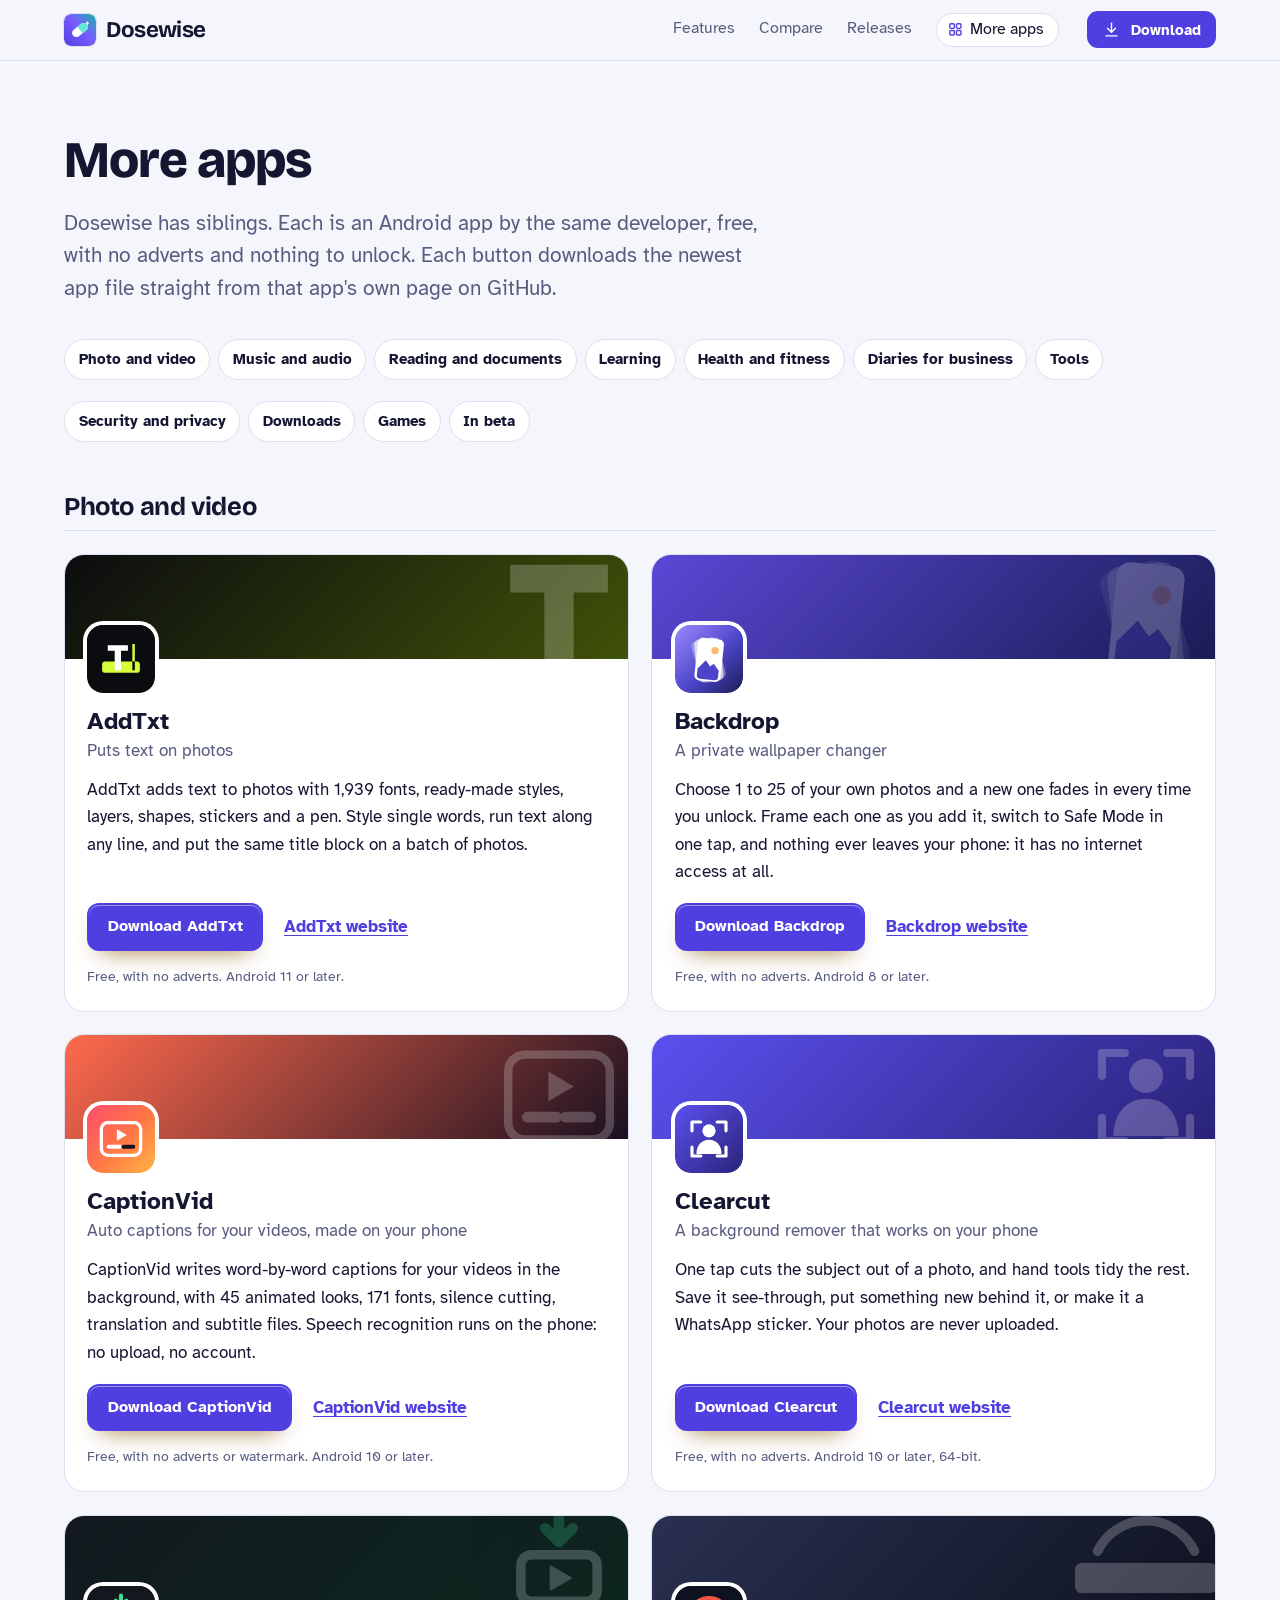
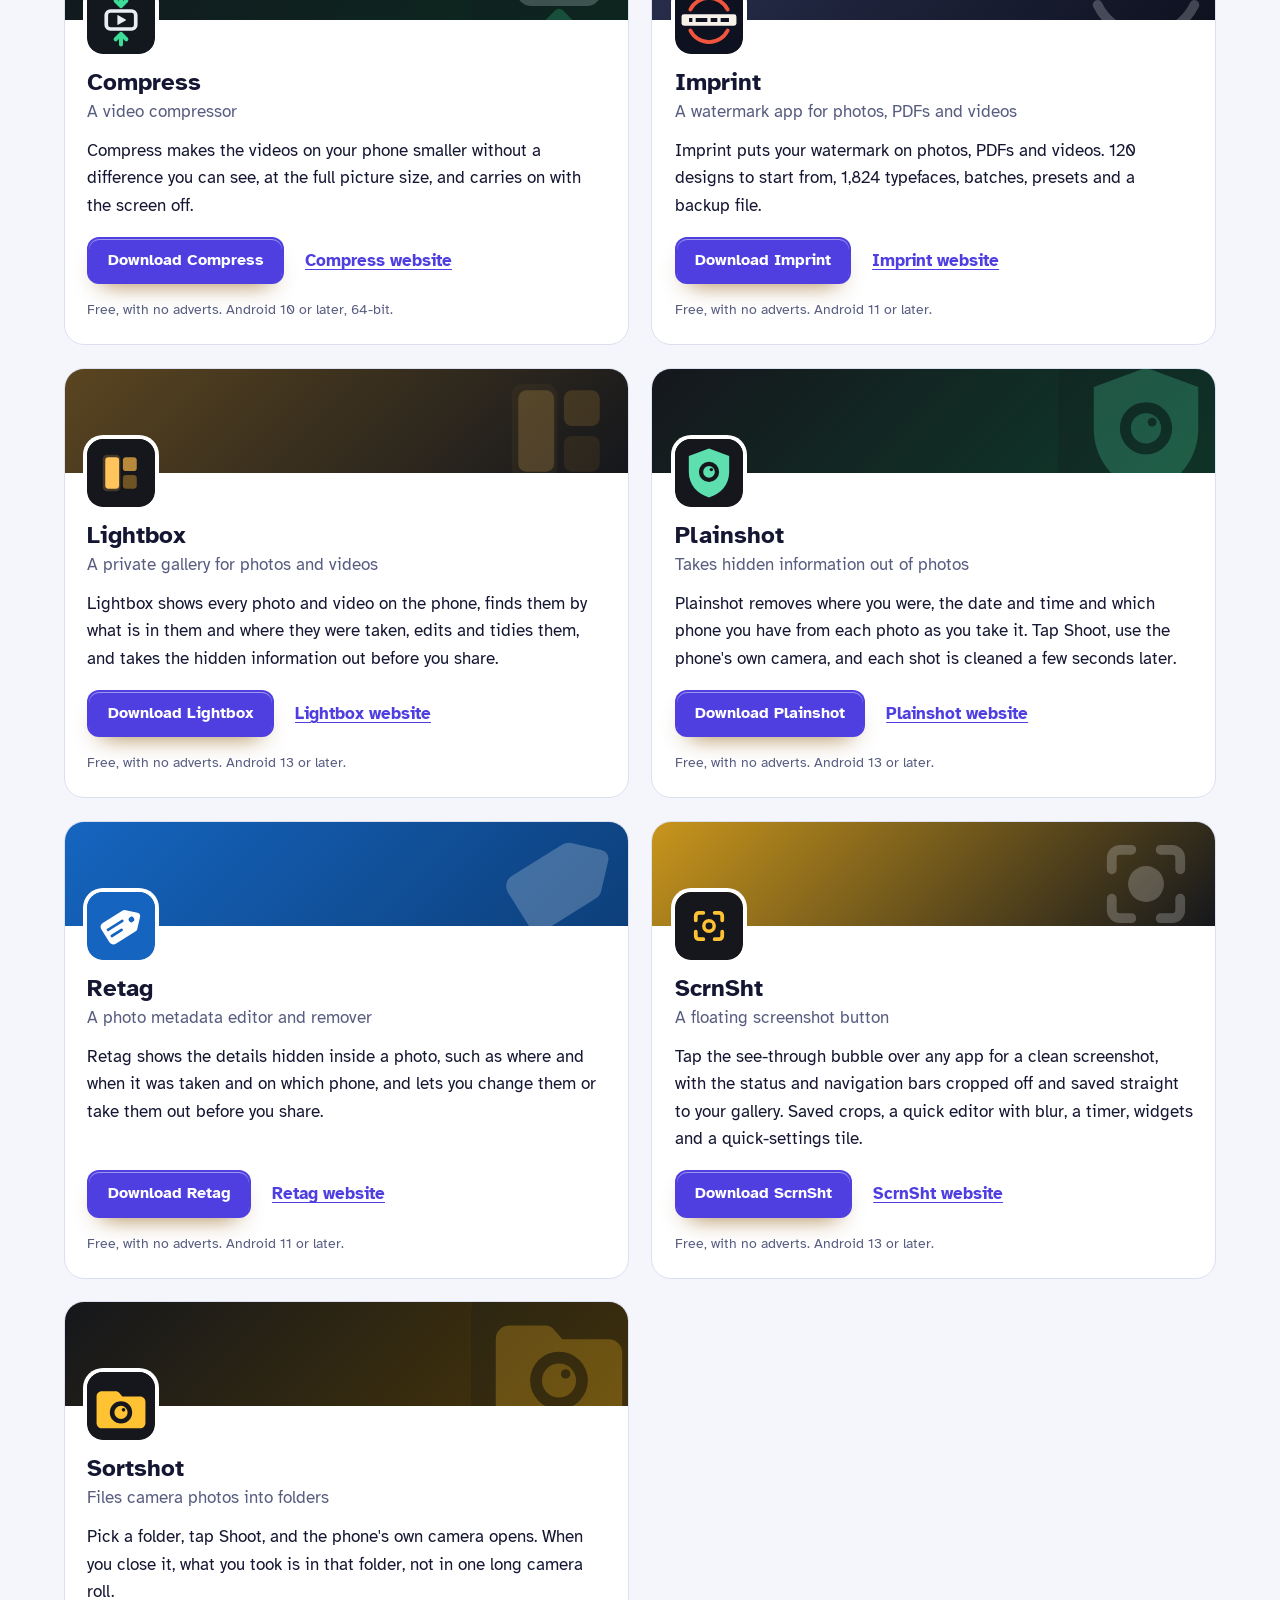
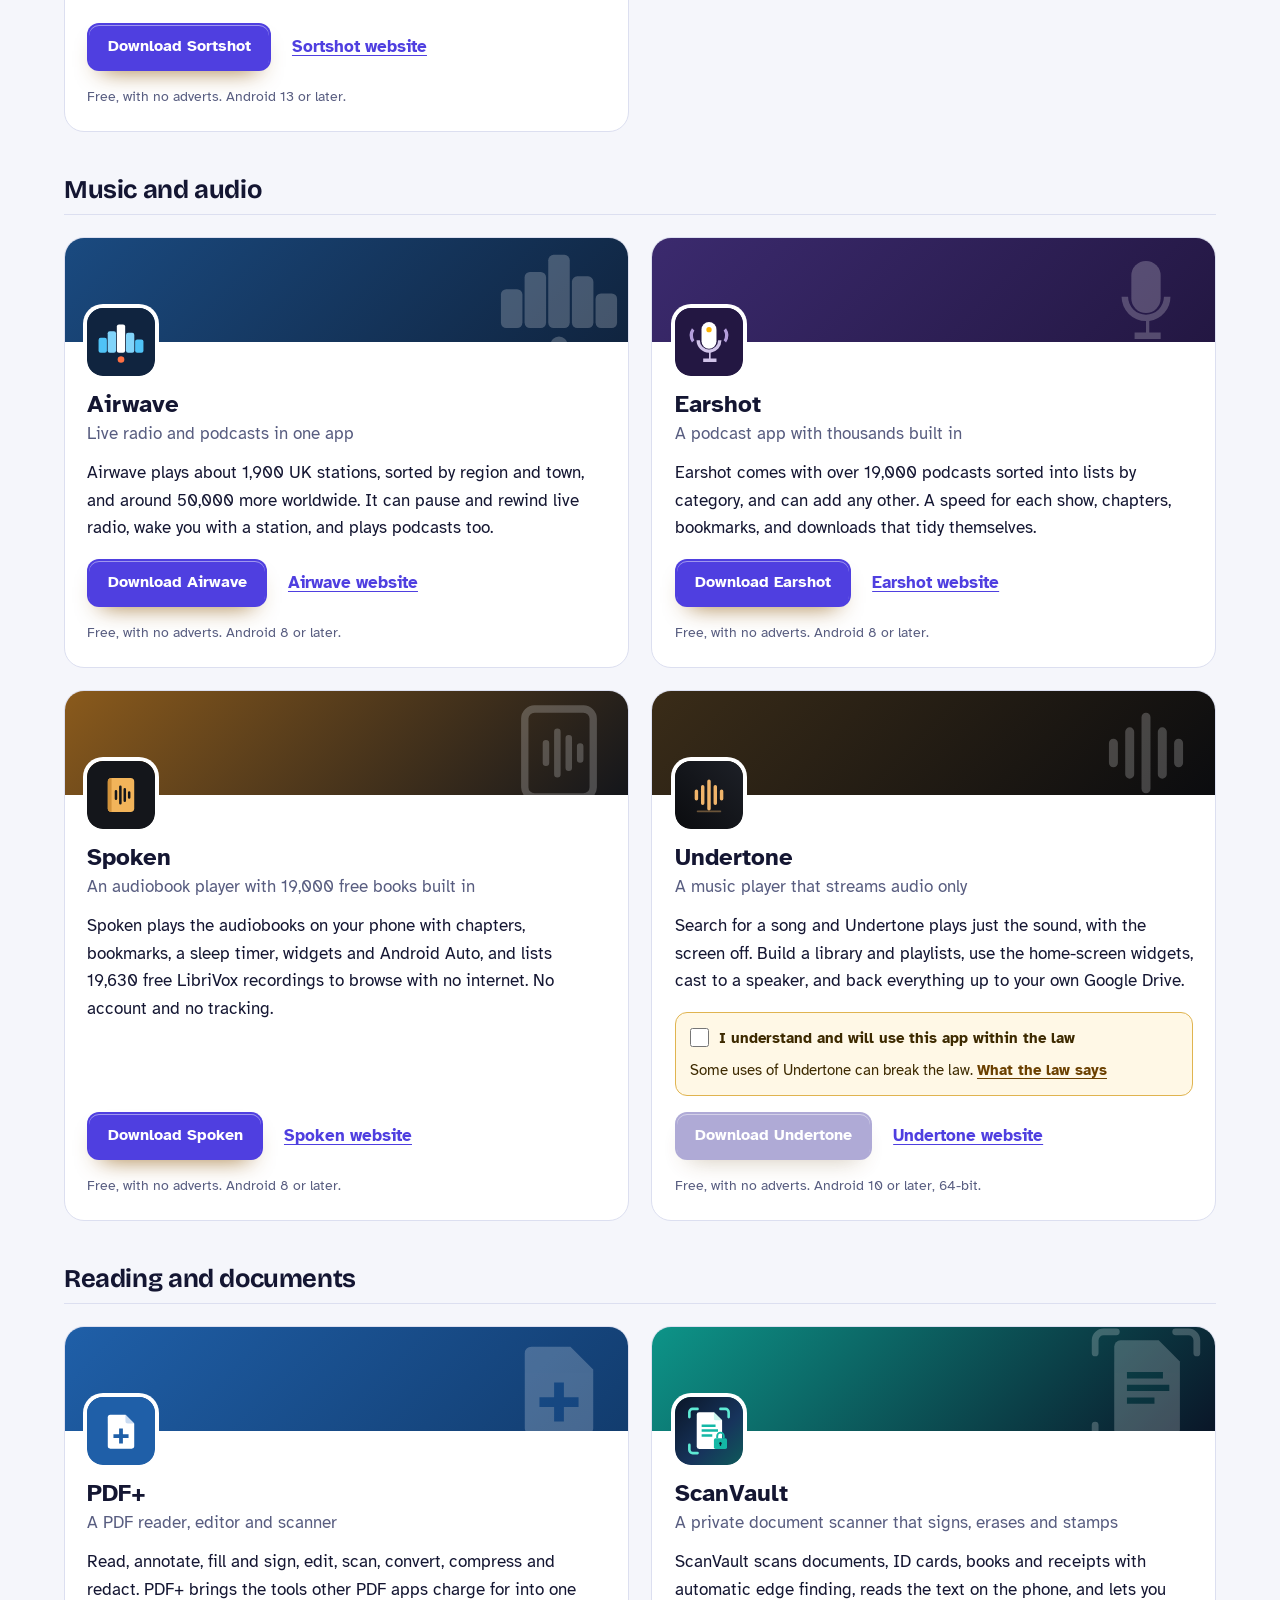
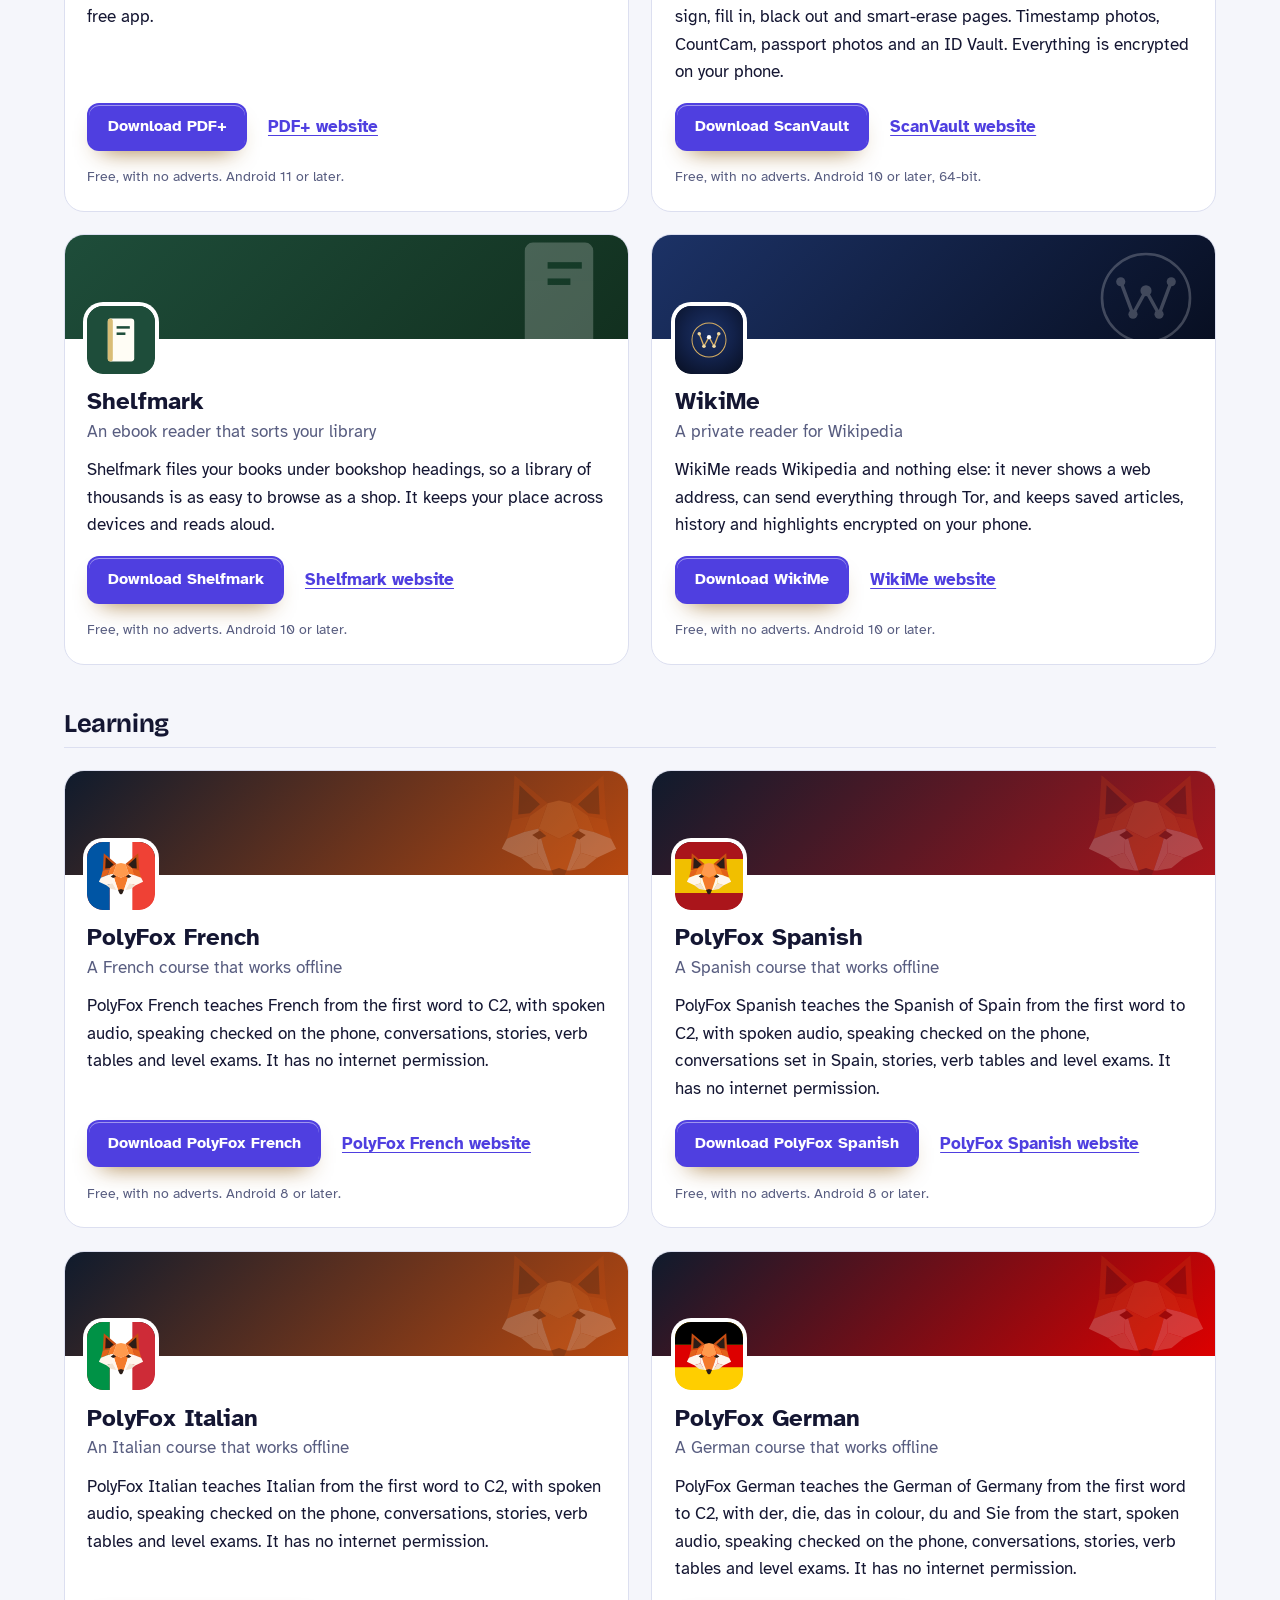
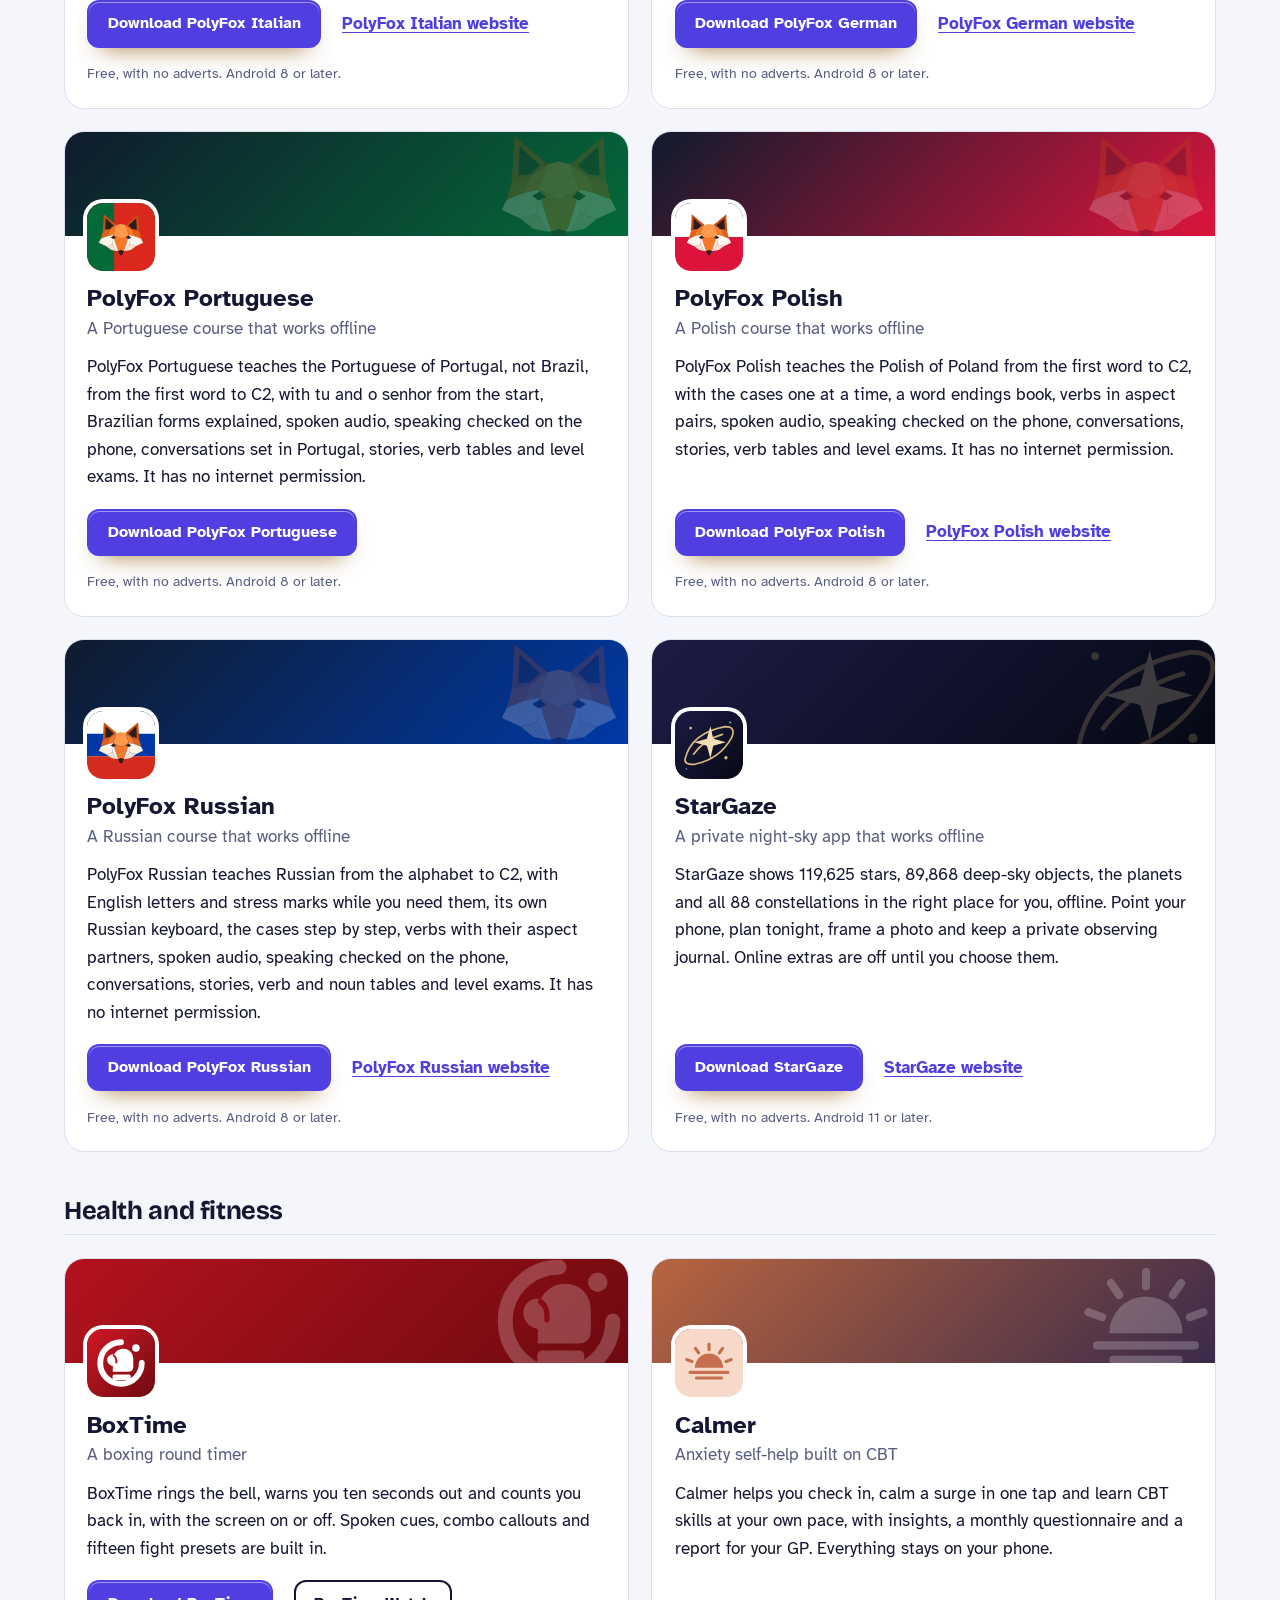
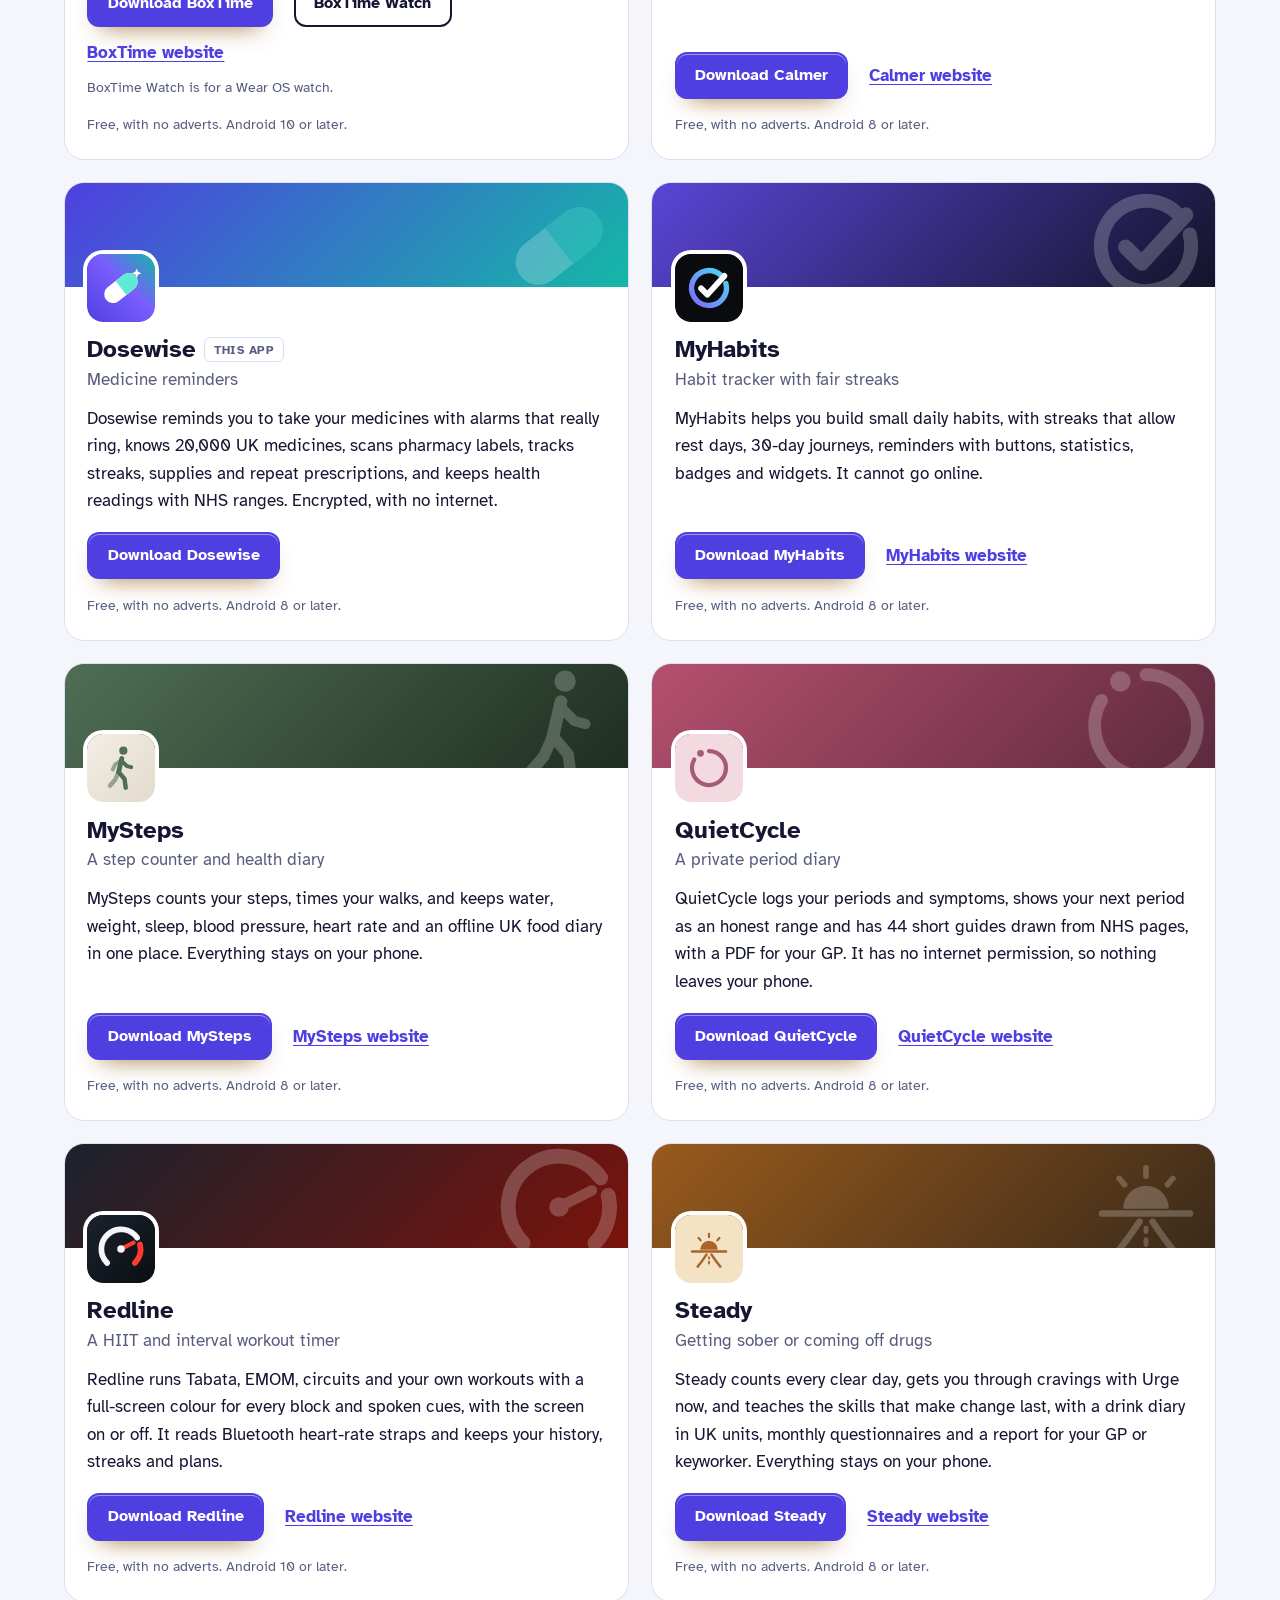
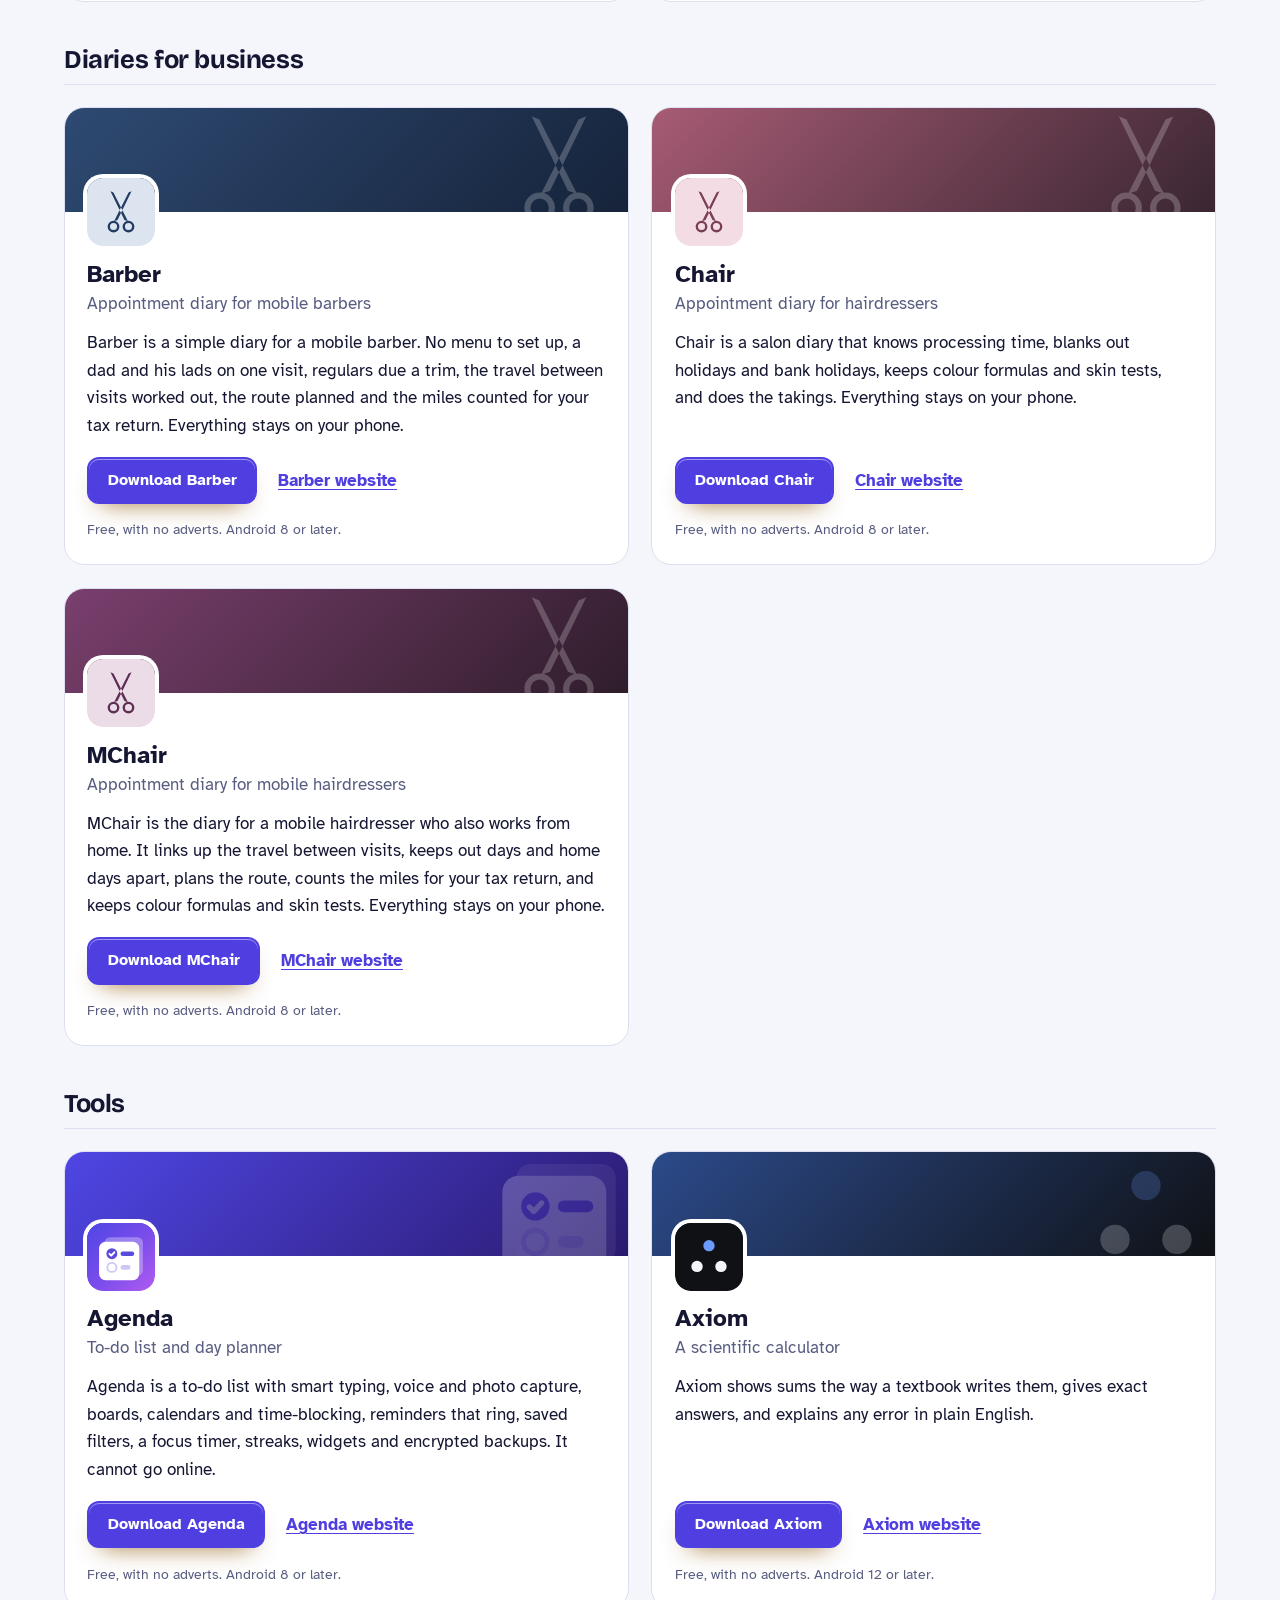
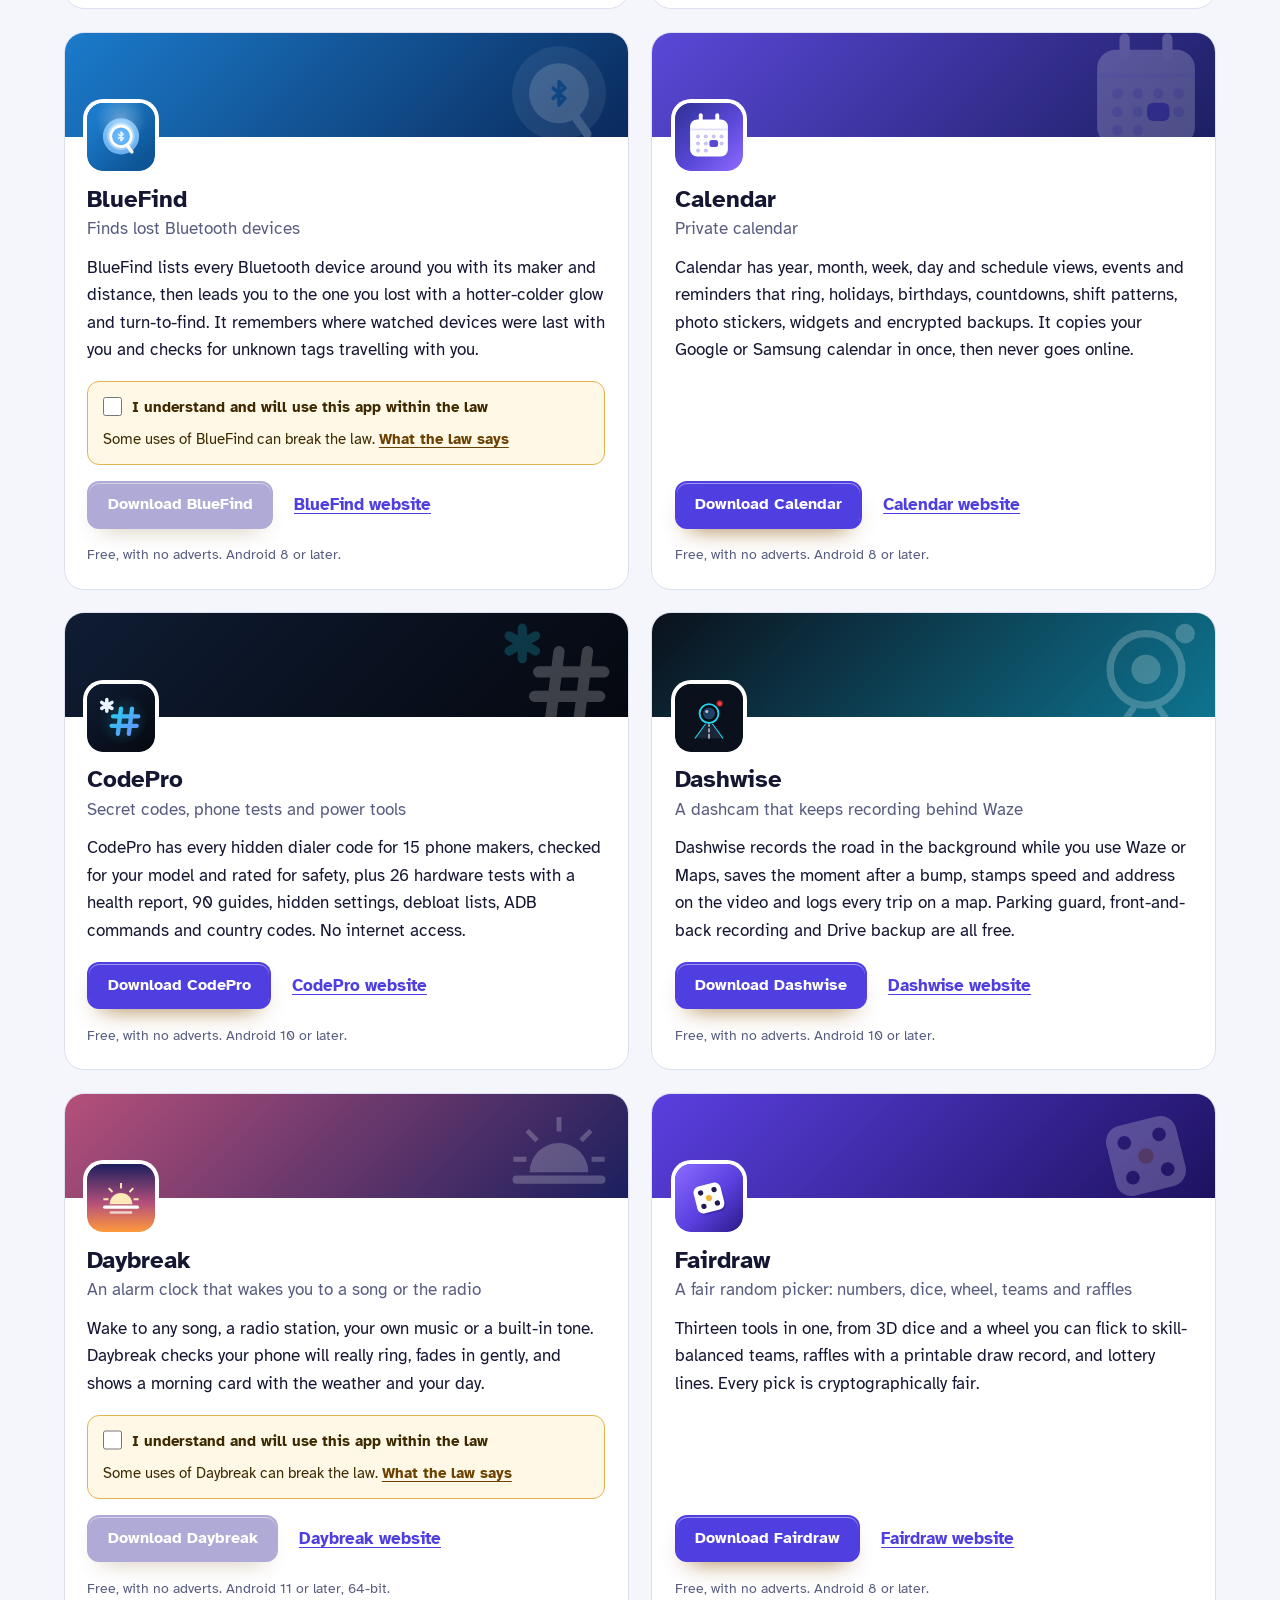
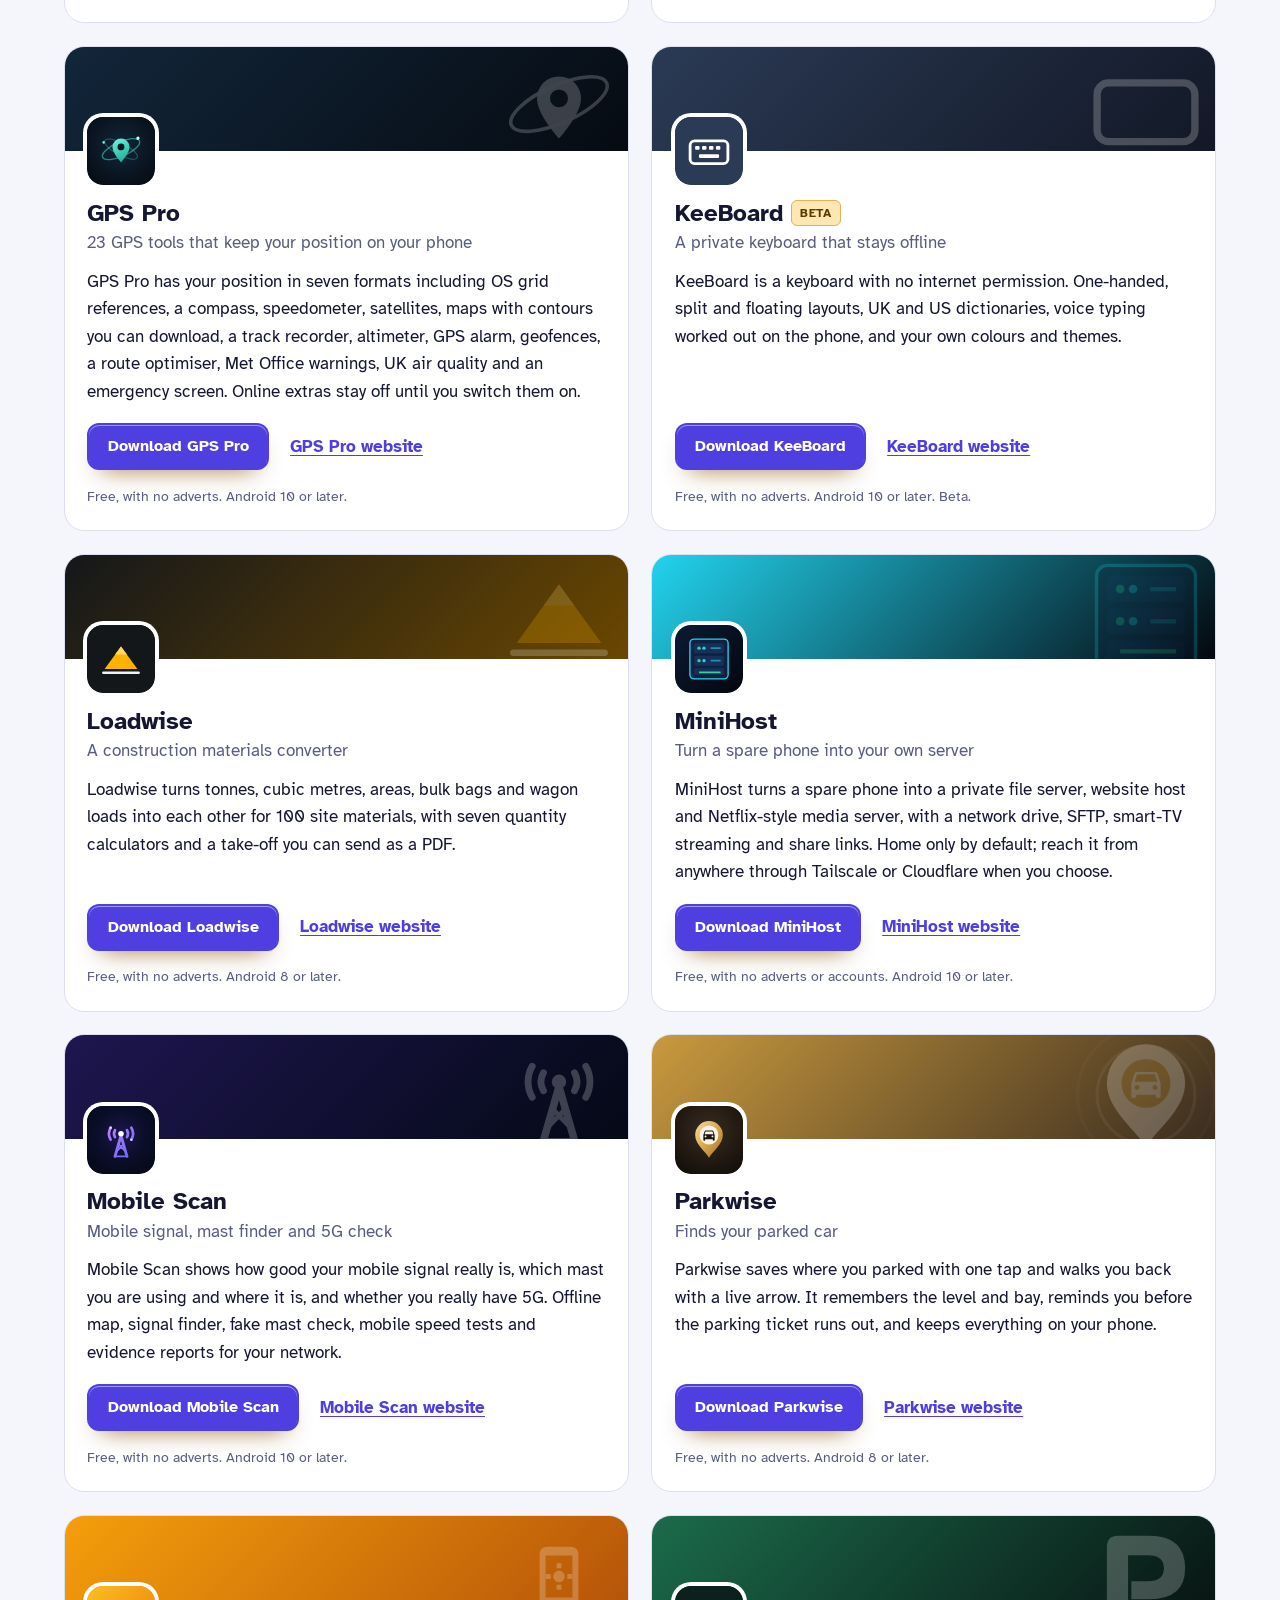
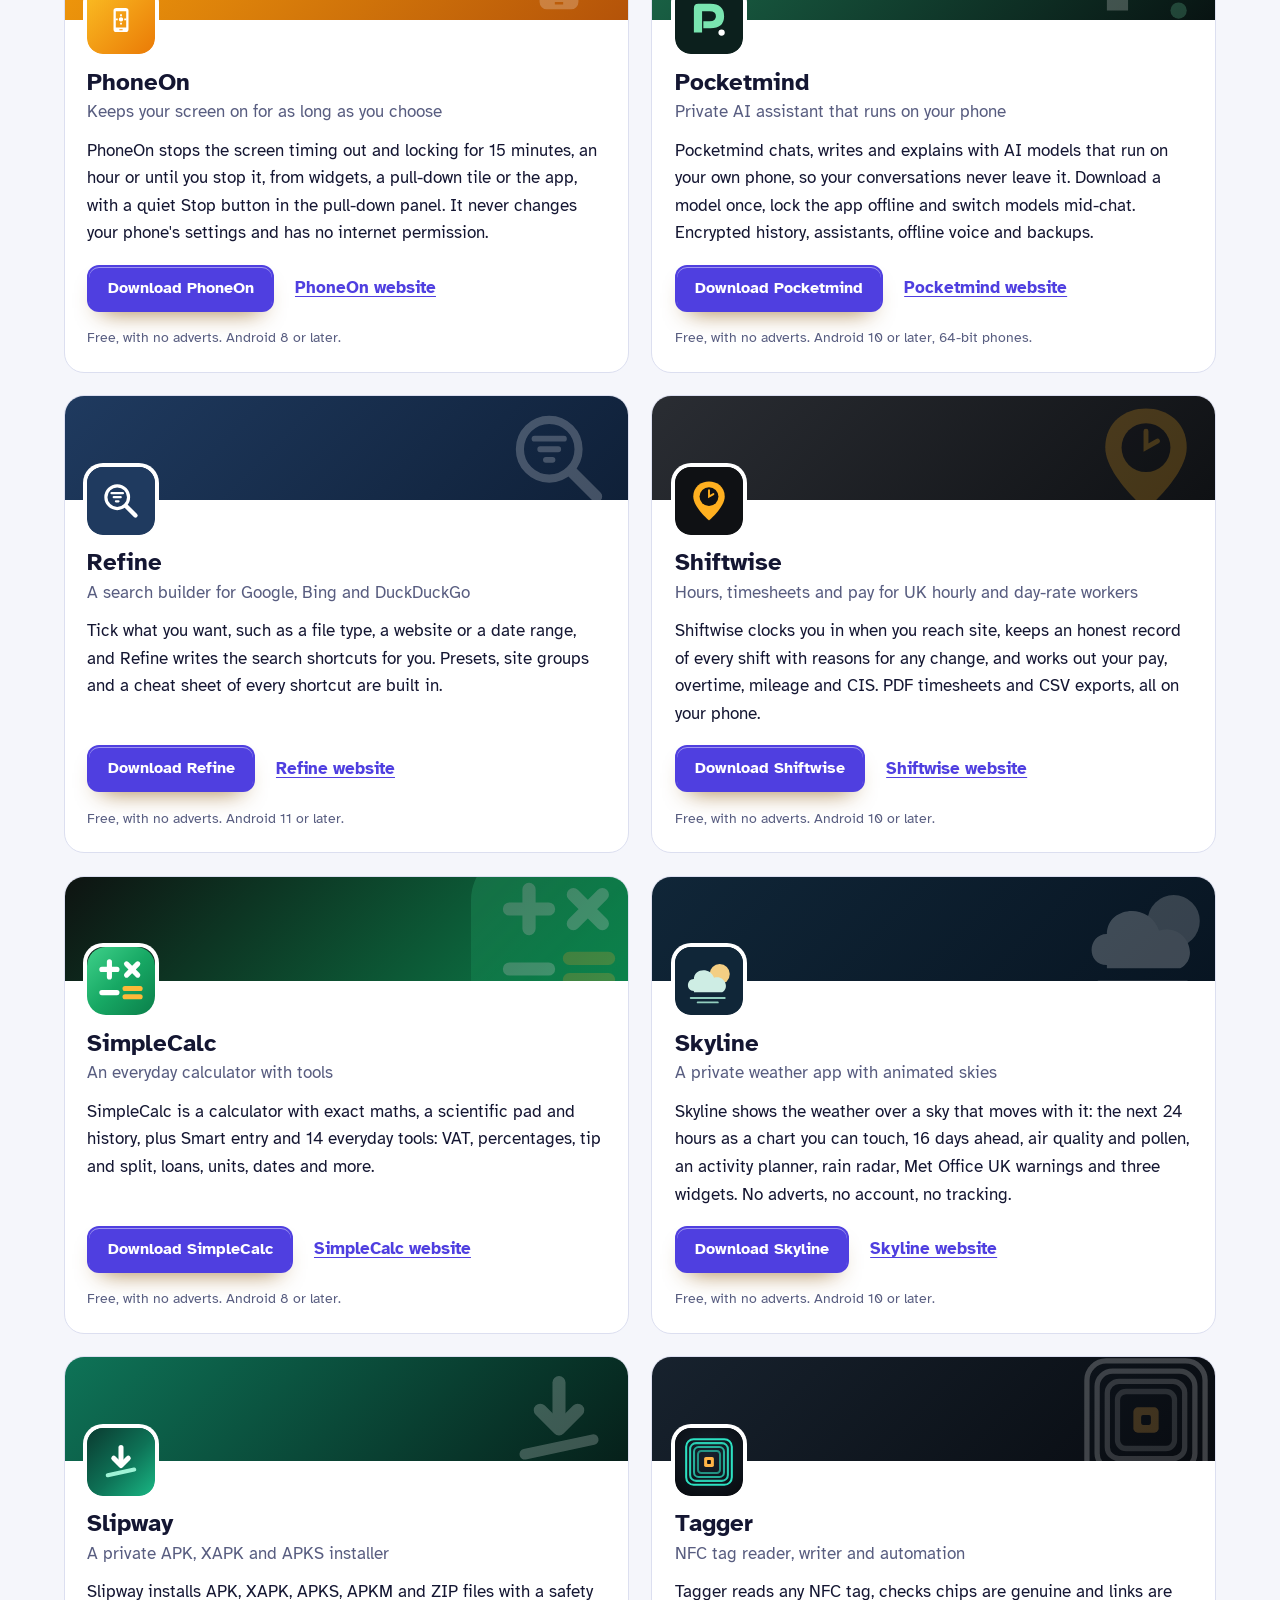
==== commit be2e25b4: "More apps: add Slipway" ====
--- a/more-apps.html
+++ b/more-apps.html
@@ -4,7 +4,7 @@
 <meta charset="utf-8">
 <meta name="viewport" content="width=device-width, initial-scale=1">
 <title>More apps from the maker of Dosewise</title>
-<meta name="description" content="All 92 free Android apps from the maker of Dosewise, in one list by category, each with its download and a link to its website.">
+<meta name="description" content="All 93 free Android apps from the maker of Dosewise, in one list by category, each with its download and a link to its website.">
 <meta name="author" content="Jonathan Jackson">
 <link rel="canonical" href="https://customgpter.github.io/dosewise/more-apps.html">
 <meta name="theme-color" content="#f5f6fb" media="(prefers-color-scheme: light)">
@@ -12,7 +12,7 @@
 <meta property="og:type" content="website">
 <meta property="og:site_name" content="Dosewise">
 <meta property="og:title" content="More apps from the maker of Dosewise">
-<meta property="og:description" content="All 92 free Android apps from the maker of Dosewise, in one list by category, each with its download and a link to its website.">
+<meta property="og:description" content="All 93 free Android apps from the maker of Dosewise, in one list by category, each with its download and a link to its website.">
 <meta property="og:url" content="https://customgpter.github.io/dosewise/more-apps.html">
 <meta property="og:image" content="https://customgpter.github.io/dosewise/assets/og.png">
 <meta property="og:image:width" content="1200">
@@ -26,7 +26,7 @@
 <link rel="preload" href="./assets/fonts/atkinson-hyperlegible-latin-400-normal.woff2" as="font" type="font/woff2" crossorigin>
 <link rel="stylesheet" href="./assets/site.css?v=1">
 <link rel="stylesheet" href="./assets/house.css?v=1">
-<script type="application/ld+json">{"@context":"https://schema.org","@type":"ItemList","name":"Apps from the maker of Dosewise","url":"https://customgpter.github.io/dosewise/more-apps.html","itemListElement":[{"@type":"ListItem","position":1,"name":"AddTxt","url":"https://customgpter.github.io/addtxt/"},{"@type":"ListItem","position":2,"name":"Backdrop","url":"https://customgpter.github.io/backdrop/"},{"@type":"ListItem","position":3,"name":"CaptionVid","url":"https://customgpter.github.io/captionvid/"},{"@type":"ListItem","position":4,"name":"Clearcut","url":"https://customgpter.github.io/clearcut/"},{"@type":"ListItem","position":5,"name":"Compress","url":"https://customgpter.github.io/compress/"},{"@type":"ListItem","position":6,"name":"Imprint","url":"https://customgpter.github.io/imprint/"},{"@type":"ListItem","position":7,"name":"Lightbox","url":"https://customgpter.github.io/lightbox/"},{"@type":"ListItem","position":8,"name":"Plainshot","url":"https://customgpter.github.io/plainshot/"},{"@type":"ListItem","position":9,"name":"Retag","url":"https://customgpter.github.io/retag/"},{"@type":"ListItem","position":10,"name":"ScrnSht","url":"https://customgpter.github.io/scrnsht/"},{"@type":"ListItem","position":11,"name":"Sortshot","url":"https://customgpter.github.io/sortshot/"},{"@type":"ListItem","position":12,"name":"Airwave","url":"https://customgpter.github.io/airwave/"},{"@type":"ListItem","position":13,"name":"Earshot","url":"https://customgpter.github.io/earshot/"},{"@type":"ListItem","position":14,"name":"Spoken","url":"https://customgpter.github.io/spoken/"},{"@type":"ListItem","position":15,"name":"Undertone","url":"https://customgpter.github.io/undertone/"},{"@type":"ListItem","position":16,"name":"PDF+","url":"https://customgpter.github.io/pdfplus/"},{"@type":"ListItem","position":17,"name":"ScanVault","url":"https://customgpter.github.io/scanvault/"},{"@type":"ListItem","position":18,"name":"Shelfmark","url":"https://customgpter.github.io/shelfmark/"},{"@type":"ListItem","position":19,"name":"WikiMe","url":"https://customgpter.github.io/wikime/"},{"@type":"ListItem","position":20,"name":"PolyFox French","url":"https://customgpter.github.io/polyfox/"},{"@type":"ListItem","position":21,"name":"PolyFox German","url":"https://customgpter.github.io/polyfox-german/"},{"@type":"ListItem","position":22,"name":"PolyFox Polish","url":"https://customgpter.github.io/polyfox-polish/"},{"@type":"ListItem","position":23,"name":"PolyFox Russian","url":"https://customgpter.github.io/polyfox-russian/"},{"@type":"ListItem","position":24,"name":"StarGaze","url":"https://customgpter.github.io/stargaze/"},{"@type":"ListItem","position":25,"name":"BoxTime","url":"https://customgpter.github.io/boxtime/"},{"@type":"ListItem","position":26,"name":"Calmer","url":"https://customgpter.github.io/calmer/"},{"@type":"ListItem","position":27,"name":"Dosewise","url":"https://customgpter.github.io/dosewise/"},{"@type":"ListItem","position":28,"name":"MyHabits","url":"https://customgpter.github.io/myhabits/"},{"@type":"ListItem","position":29,"name":"MySteps","url":"https://customgpter.github.io/mysteps/"},{"@type":"ListItem","position":30,"name":"QuietCycle","url":"https://customgpter.github.io/quietcycle/"},{"@type":"ListItem","position":31,"name":"Redline","url":"https://customgpter.github.io/redline/"},{"@type":"ListItem","position":32,"name":"Steady","url":"https://customgpter.github.io/steady/"},{"@type":"ListItem","position":33,"name":"Barber","url":"https://customgpter.github.io/barber/"},{"@type":"ListItem","position":34,"name":"Chair","url":"https://customgpter.github.io/chair/"},{"@type":"ListItem","position":35,"name":"MChair","url":"https://customgpter.github.io/mchair/"},{"@type":"ListItem","position":36,"name":"Agenda","url":"https://customgpter.github.io/agenda/"},{"@type":"ListItem","position":37,"name":"Axiom","url":"https://customgpter.github.io/axiom/"},{"@type":"ListItem","position":38,"name":"BlueFind","url":"https://customgpter.github.io/bluefind/"},{"@type":"ListItem","position":39,"name":"Calendar","url":"https://customgpter.github.io/calendar/"},{"@type":"ListItem","position":40,"name":"CodePro","url":"https://customgpter.github.io/codepro/"},{"@type":"ListItem","position":41,"name":"Dashwise","url":"https://customgpter.github.io/dashwise/"},{"@type":"ListItem","position":42,"name":"Daybreak","url":"https://customgpter.github.io/daybreak/"},{"@type":"ListItem","position":43,"name":"Fairdraw","url":"https://customgpter.github.io/fairdraw/"},{"@type":"ListItem","position":44,"name":"GPS Pro","url":"https://customgpter.github.io/gpspro/"},{"@type":"ListItem","position":45,"name":"KeeBoard","url":"https://customgpter.github.io/keeboard/"},{"@type":"ListItem","position":46,"name":"Loadwise","url":"https://customgpter.github.io/loadwise/"},{"@type":"ListItem","position":47,"name":"MiniHost","url":"https://customgpter.github.io/minihost/"},{"@type":"ListItem","position":48,"name":"Mobile Scan","url":"https://customgpter.github.io/mobilescan/"},{"@type":"ListItem","position":49,"name":"Parkwise","url":"https://customgpter.github.io/parkwise/"},{"@type":"ListItem","position":50,"name":"Pocketmind","url":"https://customgpter.github.io/pocketmind/"},{"@type":"ListItem","position":51,"name":"Refine","url":"https://customgpter.github.io/refine/"},{"@type":"ListItem","position":52,"name":"Shiftwise","url":"https://customgpter.github.io/shiftwise/"},{"@type":"ListItem","position":53,"name":"SimpleCalc","url":"https://customgpter.github.io/simplecalc/"},{"@type":"ListItem","position":54,"name":"Skyline","url":"https://customgpter.github.io/skyline/"},{"@type":"ListItem","position":55,"name":"Tagger","url":"https://customgpter.github.io/tagger/"},{"@type":"ListItem","position":56,"name":"TotalClean","url":"https://customgpter.github.io/totalclean/"},{"@type":"ListItem","position":57,"name":"TVLink","url":"https://customgpter.github.io/tvlink/"},{"@type":"ListItem","position":58,"name":"Unbox","url":"https://customgpter.github.io/unbox/"},{"@type":"ListItem","position":59,"name":"WhatsKeep","url":"https://customgpter.github.io/whatskeep/"},{"@type":"ListItem","position":60,"name":"WiFi Scan","url":"https://customgpter.github.io/wifiscan/"},{"@type":"ListItem","position":61,"name":"Auditly","url":"https://customgpter.github.io/auditly/"},{"@type":"ListItem","position":62,"name":"Backchannel","url":"https://customgpter.github.io/backchannel/"},{"@type":"ListItem","position":63,"name":"ENotes","url":"https://customgpter.github.io/enotes/"},{"@type":"ListItem","position":64,"name":"FindMe","url":"https://customgpter.github.io/findme/"},{"@type":"ListItem","position":65,"name":"iLock","url":"https://customgpter.github.io/ilock/"},{"@type":"ListItem","position":66,"name":"ImSafe","url":"https://customgpter.github.io/imsafe/"},{"@type":"ListItem","position":67,"name":"IShred","url":"https://customgpter.github.io/ishred/"},{"@type":"ListItem","position":68,"name":"LockBox","url":"https://customgpter.github.io/lockbox/"},{"@type":"ListItem","position":69,"name":"PassVault","url":"https://customgpter.github.io/passvault/"},{"@type":"ListItem","position":70,"name":"SpyFind","url":"https://customgpter.github.io/spyfind/"},{"@type":"ListItem","position":71,"name":"TextWipe","url":"https://customgpter.github.io/textwipe/"},{"@type":"ListItem","position":72,"name":"Tracewire","url":"https://customgpter.github.io/tracewire/"},{"@type":"ListItem","position":73,"name":"Vigil","url":"https://customgpter.github.io/vigil/"},{"@type":"ListItem","position":74,"name":"Grab","url":"https://customgpter.github.io/grab/"},{"@type":"ListItem","position":75,"name":"Swarm","url":"https://customgpter.github.io/swarm/"},{"@type":"ListItem","position":76,"name":"Plane Games","url":"https://customgpter.github.io/plane-games/"},{"@type":"ListItem","position":77,"name":"Ninefold","url":"https://customgpter.github.io/ninefold/"},{"@type":"ListItem","position":78,"name":"Cubewise","url":"https://customgpter.github.io/cubewise/"},{"@type":"ListItem","position":79,"name":"Tilewise","url":"https://customgpter.github.io/tilewise/"},{"@type":"ListItem","position":80,"name":"Letterwise","url":"https://customgpter.github.io/letterwise/"},{"@type":"ListItem","position":81,"name":"Kingside","url":"https://customgpter.github.io/kingside/"},{"@type":"ListItem","position":82,"name":"Deckhand","url":"https://customgpter.github.io/deckhand/"},{"@type":"ListItem","position":83,"name":"SNESForge","url":"https://customgpter.github.io/snesforge/"},{"@type":"ListItem","position":84,"name":"Fame Boy","url":"https://customgpter.github.io/fameboy/"},{"@type":"ListItem","position":85,"name":"PSPPro","url":"https://customgpter.github.io/psppro/"},{"@type":"ListItem","position":86,"name":"MegaGen","url":"https://customgpter.github.io/megagen/"},{"@type":"ListItem","position":87,"name":"QVR","url":"https://customgpter.github.io/qvr/"},{"@type":"ListItem","position":88,"name":"QVR Watch","url":"https://customgpter.github.io/qvr-watch/"},{"@type":"ListItem","position":89,"name":"QVRLite","url":"https://customgpter.github.io/qvrlite/"},{"@type":"ListItem","position":90,"name":"Onionz","url":"https://customgpter.github.io/onionz/"},{"@type":"ListItem","position":91,"name":"OnionzWeb","url":"https://customgpter.github.io/onionzweb/"}]}</script>
+<script type="application/ld+json">{"@context":"https://schema.org","@type":"ItemList","name":"Apps from the maker of Dosewise","url":"https://customgpter.github.io/dosewise/more-apps.html","itemListElement":[{"@type":"ListItem","position":1,"name":"AddTxt","url":"https://customgpter.github.io/addtxt/"},{"@type":"ListItem","position":2,"name":"Backdrop","url":"https://customgpter.github.io/backdrop/"},{"@type":"ListItem","position":3,"name":"CaptionVid","url":"https://customgpter.github.io/captionvid/"},{"@type":"ListItem","position":4,"name":"Clearcut","url":"https://customgpter.github.io/clearcut/"},{"@type":"ListItem","position":5,"name":"Compress","url":"https://customgpter.github.io/compress/"},{"@type":"ListItem","position":6,"name":"Imprint","url":"https://customgpter.github.io/imprint/"},{"@type":"ListItem","position":7,"name":"Lightbox","url":"https://customgpter.github.io/lightbox/"},{"@type":"ListItem","position":8,"name":"Plainshot","url":"https://customgpter.github.io/plainshot/"},{"@type":"ListItem","position":9,"name":"Retag","url":"https://customgpter.github.io/retag/"},{"@type":"ListItem","position":10,"name":"ScrnSht","url":"https://customgpter.github.io/scrnsht/"},{"@type":"ListItem","position":11,"name":"Sortshot","url":"https://customgpter.github.io/sortshot/"},{"@type":"ListItem","position":12,"name":"Airwave","url":"https://customgpter.github.io/airwave/"},{"@type":"ListItem","position":13,"name":"Earshot","url":"https://customgpter.github.io/earshot/"},{"@type":"ListItem","position":14,"name":"Spoken","url":"https://customgpter.github.io/spoken/"},{"@type":"ListItem","position":15,"name":"Undertone","url":"https://customgpter.github.io/undertone/"},{"@type":"ListItem","position":16,"name":"PDF+","url":"https://customgpter.github.io/pdfplus/"},{"@type":"ListItem","position":17,"name":"ScanVault","url":"https://customgpter.github.io/scanvault/"},{"@type":"ListItem","position":18,"name":"Shelfmark","url":"https://customgpter.github.io/shelfmark/"},{"@type":"ListItem","position":19,"name":"WikiMe","url":"https://customgpter.github.io/wikime/"},{"@type":"ListItem","position":20,"name":"PolyFox French","url":"https://customgpter.github.io/polyfox/"},{"@type":"ListItem","position":21,"name":"PolyFox German","url":"https://customgpter.github.io/polyfox-german/"},{"@type":"ListItem","position":22,"name":"PolyFox Polish","url":"https://customgpter.github.io/polyfox-polish/"},{"@type":"ListItem","position":23,"name":"PolyFox Russian","url":"https://customgpter.github.io/polyfox-russian/"},{"@type":"ListItem","position":24,"name":"StarGaze","url":"https://customgpter.github.io/stargaze/"},{"@type":"ListItem","position":25,"name":"BoxTime","url":"https://customgpter.github.io/boxtime/"},{"@type":"ListItem","position":26,"name":"Calmer","url":"https://customgpter.github.io/calmer/"},{"@type":"ListItem","position":27,"name":"Dosewise","url":"https://customgpter.github.io/dosewise/"},{"@type":"ListItem","position":28,"name":"MyHabits","url":"https://customgpter.github.io/myhabits/"},{"@type":"ListItem","position":29,"name":"MySteps","url":"https://customgpter.github.io/mysteps/"},{"@type":"ListItem","position":30,"name":"QuietCycle","url":"https://customgpter.github.io/quietcycle/"},{"@type":"ListItem","position":31,"name":"Redline","url":"https://customgpter.github.io/redline/"},{"@type":"ListItem","position":32,"name":"Steady","url":"https://customgpter.github.io/steady/"},{"@type":"ListItem","position":33,"name":"Barber","url":"https://customgpter.github.io/barber/"},{"@type":"ListItem","position":34,"name":"Chair","url":"https://customgpter.github.io/chair/"},{"@type":"ListItem","position":35,"name":"MChair","url":"https://customgpter.github.io/mchair/"},{"@type":"ListItem","position":36,"name":"Agenda","url":"https://customgpter.github.io/agenda/"},{"@type":"ListItem","position":37,"name":"Axiom","url":"https://customgpter.github.io/axiom/"},{"@type":"ListItem","position":38,"name":"BlueFind","url":"https://customgpter.github.io/bluefind/"},{"@type":"ListItem","position":39,"name":"Calendar","url":"https://customgpter.github.io/calendar/"},{"@type":"ListItem","position":40,"name":"CodePro","url":"https://customgpter.github.io/codepro/"},{"@type":"ListItem","position":41,"name":"Dashwise","url":"https://customgpter.github.io/dashwise/"},{"@type":"ListItem","position":42,"name":"Daybreak","url":"https://customgpter.github.io/daybreak/"},{"@type":"ListItem","position":43,"name":"Fairdraw","url":"https://customgpter.github.io/fairdraw/"},{"@type":"ListItem","position":44,"name":"GPS Pro","url":"https://customgpter.github.io/gpspro/"},{"@type":"ListItem","position":45,"name":"KeeBoard","url":"https://customgpter.github.io/keeboard/"},{"@type":"ListItem","position":46,"name":"Loadwise","url":"https://customgpter.github.io/loadwise/"},{"@type":"ListItem","position":47,"name":"MiniHost","url":"https://customgpter.github.io/minihost/"},{"@type":"ListItem","position":48,"name":"Mobile Scan","url":"https://customgpter.github.io/mobilescan/"},{"@type":"ListItem","position":49,"name":"Parkwise","url":"https://customgpter.github.io/parkwise/"},{"@type":"ListItem","position":50,"name":"Pocketmind","url":"https://customgpter.github.io/pocketmind/"},{"@type":"ListItem","position":51,"name":"Refine","url":"https://customgpter.github.io/refine/"},{"@type":"ListItem","position":52,"name":"Shiftwise","url":"https://customgpter.github.io/shiftwise/"},{"@type":"ListItem","position":53,"name":"SimpleCalc","url":"https://customgpter.github.io/simplecalc/"},{"@type":"ListItem","position":54,"name":"Skyline","url":"https://customgpter.github.io/skyline/"},{"@type":"ListItem","position":55,"name":"Slipway","url":"https://customgpter.github.io/slipway/"},{"@type":"ListItem","position":56,"name":"Tagger","url":"https://customgpter.github.io/tagger/"},{"@type":"ListItem","position":57,"name":"TotalClean","url":"https://customgpter.github.io/totalclean/"},{"@type":"ListItem","position":58,"name":"TVLink","url":"https://customgpter.github.io/tvlink/"},{"@type":"ListItem","position":59,"name":"Unbox","url":"https://customgpter.github.io/unbox/"},{"@type":"ListItem","position":60,"name":"WhatsKeep","url":"https://customgpter.github.io/whatskeep/"},{"@type":"ListItem","position":61,"name":"WiFi Scan","url":"https://customgpter.github.io/wifiscan/"},{"@type":"ListItem","position":62,"name":"Auditly","url":"https://customgpter.github.io/auditly/"},{"@type":"ListItem","position":63,"name":"Backchannel","url":"https://customgpter.github.io/backchannel/"},{"@type":"ListItem","position":64,"name":"ENotes","url":"https://customgpter.github.io/enotes/"},{"@type":"ListItem","position":65,"name":"FindMe","url":"https://customgpter.github.io/findme/"},{"@type":"ListItem","position":66,"name":"iLock","url":"https://customgpter.github.io/ilock/"},{"@type":"ListItem","position":67,"name":"ImSafe","url":"https://customgpter.github.io/imsafe/"},{"@type":"ListItem","position":68,"name":"IShred","url":"https://customgpter.github.io/ishred/"},{"@type":"ListItem","position":69,"name":"LockBox","url":"https://customgpter.github.io/lockbox/"},{"@type":"ListItem","position":70,"name":"PassVault","url":"https://customgpter.github.io/passvault/"},{"@type":"ListItem","position":71,"name":"SpyFind","url":"https://customgpter.github.io/spyfind/"},{"@type":"ListItem","position":72,"name":"TextWipe","url":"https://customgpter.github.io/textwipe/"},{"@type":"ListItem","position":73,"name":"Tracewire","url":"https://customgpter.github.io/tracewire/"},{"@type":"ListItem","position":74,"name":"Vigil","url":"https://customgpter.github.io/vigil/"},{"@type":"ListItem","position":75,"name":"Grab","url":"https://customgpter.github.io/grab/"},{"@type":"ListItem","position":76,"name":"Swarm","url":"https://customgpter.github.io/swarm/"},{"@type":"ListItem","position":77,"name":"Plane Games","url":"https://customgpter.github.io/plane-games/"},{"@type":"ListItem","position":78,"name":"Ninefold","url":"https://customgpter.github.io/ninefold/"},{"@type":"ListItem","position":79,"name":"Cubewise","url":"https://customgpter.github.io/cubewise/"},{"@type":"ListItem","position":80,"name":"Tilewise","url":"https://customgpter.github.io/tilewise/"},{"@type":"ListItem","position":81,"name":"Letterwise","url":"https://customgpter.github.io/letterwise/"},{"@type":"ListItem","position":82,"name":"Kingside","url":"https://customgpter.github.io/kingside/"},{"@type":"ListItem","position":83,"name":"Deckhand","url":"https://customgpter.github.io/deckhand/"},{"@type":"ListItem","position":84,"name":"SNESForge","url":"https://customgpter.github.io/snesforge/"},{"@type":"ListItem","position":85,"name":"Fame Boy","url":"https://customgpter.github.io/fameboy/"},{"@type":"ListItem","position":86,"name":"PSPPro","url":"https://customgpter.github.io/psppro/"},{"@type":"ListItem","position":87,"name":"MegaGen","url":"https://customgpter.github.io/megagen/"},{"@type":"ListItem","position":88,"name":"QVR","url":"https://customgpter.github.io/qvr/"},{"@type":"ListItem","position":89,"name":"QVR Watch","url":"https://customgpter.github.io/qvr-watch/"},{"@type":"ListItem","position":90,"name":"QVRLite","url":"https://customgpter.github.io/qvrlite/"},{"@type":"ListItem","position":91,"name":"Onionz","url":"https://customgpter.github.io/onionz/"},{"@type":"ListItem","position":92,"name":"OnionzWeb","url":"https://customgpter.github.io/onionzweb/"}]}</script>
 <link rel="stylesheet" href="./assets/apps-list.css?v=1">
 <script src="./assets/apps-list.js?v=1" defer></script>
 </head>
@@ -102,7 +102,7 @@
 <li class="mapp" style="--b:#2a2d33;--b2:#0f1114"><div class="mapp-cover" aria-hidden="true"><svg viewBox="0 0 108 108"><path d="M54 85C54 85 29 64 29 47C29 15 79 15 79 47C79 64 54 85 54 85Z" fill="#FFB020"/><circle cx="54" cy="47" r="15" fill="#0F1114"/><path d="M54 37V47L61 43" stroke="#FFB020" stroke-width="3" stroke-linecap="round" fill="none"/></svg></div><div class="mapp-body"><svg class="mapp-icon" viewBox="0 0 108 108" aria-hidden="true"><rect width="108" height="108" rx="24" fill="#0F1114"/><path d="M54 85C54 85 29 64 29 47C29 15 79 15 79 47C79 64 54 85 54 85Z" fill="#FFB020"/><circle cx="54" cy="47" r="15" fill="#0F1114"/><path d="M54 37V47L61 43" stroke="#FFB020" stroke-width="3" stroke-linecap="round" fill="none"/></svg><h3>Shiftwise</h3><p class="mapp-kind">Hours, timesheets and pay for UK hourly and day-rate workers</p><p class="mapp-say">Shiftwise clocks you in when you reach site, keeps an honest record of every shift with reasons for any change, and works out your pay, overtime, mileage and CIS. PDF timesheets and CSV exports, all on your phone.</p><p class="mapp-go"><a class="button" href="https://github.com/CustomGPTer/shiftwise/releases/latest/download/Shiftwise.apk">Download Shiftwise</a><a class="mapp-site" href="https://customgpter.github.io/shiftwise/">Shiftwise website</a></p><p class="mapp-needs">Free, with no adverts. Android 10 or later.</p></div></li>
 <li class="mapp" style="--b:#0e1311;--b2:#0b7f4a"><div class="mapp-cover" aria-hidden="true"><svg viewBox="0 0 108 108"><rect width="108" height="108" rx="30" fill="url(#scgc)"/><defs><linearGradient id="scgc" x1="0" y1="0" x2="1" y2="1"><stop offset="0" stop-color="#3fd18a"/><stop offset=".5" stop-color="#17a864"/><stop offset="1" stop-color="#0b7f4a"/></linearGradient></defs><g stroke-width="8.1" stroke-linecap="round" fill="none"><path stroke="#fff" d="M23.6 35.6h24M35.6 23.6v24M62.8 26.8l17.8 17.8M62.8 44.6l17.8-17.8M23.6 72.4h24"/><path stroke="#ffb938" d="M60.4 65.9h24M60.4 78.9h24"/></g></svg></div><div class="mapp-body"><svg class="mapp-icon" viewBox="0 0 108 108" aria-hidden="true"><rect width="108" height="108" rx="30" fill="url(#i-simplecalc-scgi)"/><defs><linearGradient id="i-simplecalc-scgi" x1="0" y1="0" x2="1" y2="1"><stop offset="0" stop-color="#3fd18a"/><stop offset=".5" stop-color="#17a864"/><stop offset="1" stop-color="#0b7f4a"/></linearGradient></defs><g stroke-width="8.1" stroke-linecap="round" fill="none"><path stroke="#fff" d="M23.6 35.6h24M35.6 23.6v24M62.8 26.8l17.8 17.8M62.8 44.6l17.8-17.8M23.6 72.4h24"/><path stroke="#ffb938" d="M60.4 65.9h24M60.4 78.9h24"/></g></svg><h3>SimpleCalc</h3><p class="mapp-kind">An everyday calculator with tools</p><p class="mapp-say">SimpleCalc is a calculator with exact maths, a scientific pad and history, plus Smart entry and 14 everyday tools: VAT, percentages, tip and split, loans, units, dates and more.</p><p class="mapp-go"><a class="button" href="https://github.com/CustomGPTer/simplecalc/releases/latest/download/SimpleCalc.apk">Download SimpleCalc</a><a class="mapp-site" href="https://customgpter.github.io/simplecalc/">SimpleCalc website</a></p><p class="mapp-needs">Free, with no adverts. Android 8 or later.</p></div></li>
 <li class="mapp" style="--b:#102638;--b2:#081522"><div class="mapp-cover" aria-hidden="true"><svg viewBox="0 0 108 108"><circle cx="71" cy="43" r="16" fill="#fff" fill-opacity=".85"/><path fill="#fff" d="M30,70C17,70 18,51 30,51C30,34 56,31 62,49C78,44 88,65 75,72L30,72Z"/><path d="M25,81L79,81M36,88L68,88" fill="none" stroke="#fff" stroke-width="3" stroke-linecap="round"/></svg></div><div class="mapp-body"><svg class="mapp-icon" viewBox="0 0 108 108" aria-hidden="true"><rect width="108" height="108" rx="24" fill="#102638"/><circle cx="71" cy="43" r="16" fill="#F4CE83"/><path fill="#CEEDE4" d="M30,70C17,70 18,51 30,51C30,34 56,31 62,49C78,44 88,65 75,72L30,72Z"/><path d="M25,81L79,81M36,88L68,88" fill="none" stroke="#92CDBE" stroke-width="3" stroke-linecap="round"/></svg><h3>Skyline</h3><p class="mapp-kind">A private weather app with animated skies</p><p class="mapp-say">Skyline shows the weather over a sky that moves with it: the next 24 hours as a chart you can touch, 16 days ahead, air quality and pollen, an activity planner, rain radar, Met Office UK warnings and three widgets. No adverts, no account, no tracking.</p><p class="mapp-go"><a class="button" href="https://github.com/CustomGPTer/skyline/releases/latest/download/Skyline.apk">Download Skyline</a><a class="mapp-site" href="https://customgpter.github.io/skyline/">Skyline website</a></p><p class="mapp-needs">Free, with no adverts. Android 10 or later.</p></div></li>
-<li class="mapp is-gated" style="--b:#17222e;--b2:#080b10"><div class="mapp-cover" aria-hidden="true"><svg viewBox="0 0 108 108"><g transform="translate(54 54) scale(1.25) translate(-54 -54)"><rect x="25" y="25" width="58" height="58" rx="9.5" fill="none" stroke="#fff" stroke-opacity="1" stroke-width="2.6"/><rect x="30" y="30" width="48" height="48" rx="7.6" fill="none" stroke="#fff" stroke-opacity=".9" stroke-width="2.6"/><rect x="35" y="35" width="38" height="38" rx="5.8" fill="none" stroke="#fff" stroke-opacity=".75" stroke-width="2.6"/><rect x="40" y="40" width="28" height="28" rx="4.2" fill="none" stroke="#fff" stroke-opacity=".6" stroke-width="2.6"/><rect x="47.8" y="47.8" width="12.4" height="12.4" rx="2.2" fill="#FFB547"/><rect x="51.6" y="51.6" width="4.8" height="4.8" rx="0.9" fill="#0B0F14"/></g></svg></div><div class="mapp-body"><svg class="mapp-icon" viewBox="0 0 108 108" aria-hidden="true"><defs><radialGradient id="i-tagger-tgg" cx="54" cy="40" r="80" gradientUnits="userSpaceOnUse"><stop offset="0" stop-color="#17222E"/><stop offset="1" stop-color="#080B10"/></radialGradient></defs><rect width="108" height="108" rx="24" fill="url(#i-tagger-tgg)"/><g transform="translate(54 54) scale(1.25) translate(-54 -54)"><rect x="25" y="25" width="58" height="58" rx="9.5" fill="none" stroke="#2DE1C2" stroke-opacity="1" stroke-width="2.6"/><rect x="30" y="30" width="48" height="48" rx="7.6" fill="none" stroke="#2DE1C2" stroke-opacity=".9" stroke-width="2.6"/><rect x="35" y="35" width="38" height="38" rx="5.8" fill="none" stroke="#2DE1C2" stroke-opacity=".75" stroke-width="2.6"/><rect x="40" y="40" width="28" height="28" rx="4.2" fill="none" stroke="#2DE1C2" stroke-opacity=".6" stroke-width="2.6"/><rect x="47.8" y="47.8" width="12.4" height="12.4" rx="2.2" fill="#FFB547"/><rect x="51.6" y="51.6" width="4.8" height="4.8" rx="0.9" fill="#0B0F14"/></g></svg><h3>Tagger</h3><p class="mapp-kind">NFC tag reader, writer and automation</p><p class="mapp-say">Tagger reads any NFC tag, checks chips are genuine and links are safe, writes 16 kinds of record, protects tags with passwords or encryption, and makes tags that run tasks on your phone. Every pro tool free, everything encrypted.</p><div class="mapp-law" data-gate><label><input type="checkbox"> I understand and will use this app within the law</label><p>Some uses of Tagger can break the law. <a href="https://customgpter.github.io/tagger/terms.html#law">What the law says</a></p><noscript><p>Turn on JavaScript to download, or use the <a href="https://customgpter.github.io/tagger/">Tagger website</a>.</p></noscript></div><p class="mapp-go"><a class="button" data-href="https://github.com/CustomGPTer/tagger/releases/latest/download/Tagger.apk" aria-disabled="true" role="link" tabindex="-1">Download Tagger</a><a class="mapp-site" href="https://customgpter.github.io/tagger/">Tagger website</a></p><p class="mapp-needs">Free, with no adverts. Android 10 or later, with NFC.</p></div></li>
+<li class="mapp is-gated" style="--b:#0e7357;--b2:#06201a"><div class="mapp-cover" aria-hidden="true"><svg viewBox="0 0 108 108"><path d="M33 75L75 66" stroke="#fff" stroke-width="6.5" stroke-linecap="round" fill="none"/><path d="M54 31L54 58" stroke="#fff" stroke-width="8" stroke-linecap="round" fill="none"/><path d="M42.5 48L54 59.5L65.5 48" stroke="#fff" stroke-width="8" stroke-linecap="round" stroke-linejoin="round" fill="none"/></svg></div><div class="mapp-body"><svg class="mapp-icon" viewBox="0 0 108 108" aria-hidden="true"><defs><linearGradient id="i-slipway-swbg" x1="0" y1="0" x2="1" y2="1"><stop offset="0" stop-color="#0a3a30"/><stop offset=".55" stop-color="#0e7357"/><stop offset="1" stop-color="#19b784"/></linearGradient></defs><rect width="108" height="108" rx="24" fill="url(#i-slipway-swbg)"/><path d="M33 75L75 66" stroke="#9ff3d6" stroke-width="6.5" stroke-linecap="round" fill="none"/><path d="M54 31L54 58" stroke="#fff" stroke-width="8" stroke-linecap="round" fill="none"/><path d="M42.5 48L54 59.5L65.5 48" stroke="#fff" stroke-width="8" stroke-linecap="round" stroke-linejoin="round" fill="none"/></svg><h3>Slipway</h3><p class="mapp-kind">A private APK, XAPK and APKS installer</p><p class="mapp-say">Slipway installs APK, XAPK, APKS, APKM and ZIP files with a safety report first: a red, amber or green verdict, permissions in plain English, signature and tracker checks. Revision-aware library, install queue and history. It has no internet access.</p><div class="mapp-law" data-gate><label><input type="checkbox"> I understand and will use this app within the law</label><p>Installing copies of apps you have no right to use can break copyright law. <a href="https://customgpter.github.io/slipway/terms.html#law">What the law says</a></p><noscript><p>Turn on JavaScript to download, or use the <a href="https://customgpter.github.io/slipway/">Slipway website</a>.</p></noscript></div><p class="mapp-go"><a class="button" data-href="https://github.com/CustomGPTer/slipway/releases/latest/download/Slipway.apk" aria-disabled="true" role="link" tabindex="-1">Download Slipway</a><a class="mapp-site" href="https://customgpter.github.io/slipway/">Slipway website</a></p><p class="mapp-needs">Free, with no adverts. Android 10 or later.</p></div></li><li class="mapp is-gated" style="--b:#17222e;--b2:#080b10"><div class="mapp-cover" aria-hidden="true"><svg viewBox="0 0 108 108"><g transform="translate(54 54) scale(1.25) translate(-54 -54)"><rect x="25" y="25" width="58" height="58" rx="9.5" fill="none" stroke="#fff" stroke-opacity="1" stroke-width="2.6"/><rect x="30" y="30" width="48" height="48" rx="7.6" fill="none" stroke="#fff" stroke-opacity=".9" stroke-width="2.6"/><rect x="35" y="35" width="38" height="38" rx="5.8" fill="none" stroke="#fff" stroke-opacity=".75" stroke-width="2.6"/><rect x="40" y="40" width="28" height="28" rx="4.2" fill="none" stroke="#fff" stroke-opacity=".6" stroke-width="2.6"/><rect x="47.8" y="47.8" width="12.4" height="12.4" rx="2.2" fill="#FFB547"/><rect x="51.6" y="51.6" width="4.8" height="4.8" rx="0.9" fill="#0B0F14"/></g></svg></div><div class="mapp-body"><svg class="mapp-icon" viewBox="0 0 108 108" aria-hidden="true"><defs><radialGradient id="i-tagger-tgg" cx="54" cy="40" r="80" gradientUnits="userSpaceOnUse"><stop offset="0" stop-color="#17222E"/><stop offset="1" stop-color="#080B10"/></radialGradient></defs><rect width="108" height="108" rx="24" fill="url(#i-tagger-tgg)"/><g transform="translate(54 54) scale(1.25) translate(-54 -54)"><rect x="25" y="25" width="58" height="58" rx="9.5" fill="none" stroke="#2DE1C2" stroke-opacity="1" stroke-width="2.6"/><rect x="30" y="30" width="48" height="48" rx="7.6" fill="none" stroke="#2DE1C2" stroke-opacity=".9" stroke-width="2.6"/><rect x="35" y="35" width="38" height="38" rx="5.8" fill="none" stroke="#2DE1C2" stroke-opacity=".75" stroke-width="2.6"/><rect x="40" y="40" width="28" height="28" rx="4.2" fill="none" stroke="#2DE1C2" stroke-opacity=".6" stroke-width="2.6"/><rect x="47.8" y="47.8" width="12.4" height="12.4" rx="2.2" fill="#FFB547"/><rect x="51.6" y="51.6" width="4.8" height="4.8" rx="0.9" fill="#0B0F14"/></g></svg><h3>Tagger</h3><p class="mapp-kind">NFC tag reader, writer and automation</p><p class="mapp-say">Tagger reads any NFC tag, checks chips are genuine and links are safe, writes 16 kinds of record, protects tags with passwords or encryption, and makes tags that run tasks on your phone. Every pro tool free, everything encrypted.</p><div class="mapp-law" data-gate><label><input type="checkbox"> I understand and will use this app within the law</label><p>Some uses of Tagger can break the law. <a href="https://customgpter.github.io/tagger/terms.html#law">What the law says</a></p><noscript><p>Turn on JavaScript to download, or use the <a href="https://customgpter.github.io/tagger/">Tagger website</a>.</p></noscript></div><p class="mapp-go"><a class="button" data-href="https://github.com/CustomGPTer/tagger/releases/latest/download/Tagger.apk" aria-disabled="true" role="link" tabindex="-1">Download Tagger</a><a class="mapp-site" href="https://customgpter.github.io/tagger/">Tagger website</a></p><p class="mapp-needs">Free, with no adverts. Android 10 or later, with NFC.</p></div></li>
 <li class="mapp" style="--b:#0b0f14;--b2:#0d3340"><div class="mapp-cover" aria-hidden="true"><svg viewBox="0 0 64 64"><rect width="64" height="64" rx="14" fill="#0b0f14"/><circle cx="32" cy="32" r="19" fill="none" stroke="#35d0f2" stroke-width="6" stroke-linecap="round" stroke-dasharray="92 28" transform="rotate(-210 32 32)"/><path d="M32 22l3 7 7 3-7 3-3 7-3-7-7-3 7-3z" fill="#e9eef3"/></svg></div><div class="mapp-body"><svg class="mapp-icon" viewBox="0 0 64 64" aria-hidden="true"><rect width="64" height="64" rx="14" fill="#0b0f14"/><circle cx="32" cy="32" r="19" fill="none" stroke="#35d0f2" stroke-width="6" stroke-linecap="round" stroke-dasharray="92 28" transform="rotate(-210 32 32)"/><path d="M32 22l3 7 7 3-7 3-3 7-3-7-7-3 7-3z" fill="#e9eef3"/></svg><h3>TotalClean</h3><p class="mapp-kind">A phone cleaner with a safety bin</p><p class="mapp-say">TotalClean clears junk, finds the big and duplicate files, and puts anything personal in a 30-day bin first, so a clean-up can be undone.</p><p class="mapp-go"><a class="button" href="https://github.com/CustomGPTer/totalclean/releases/latest/download/TotalClean.apk">Download TotalClean</a><a class="mapp-site" href="https://customgpter.github.io/totalclean/">TotalClean website</a></p><p class="mapp-needs">Free, with no adverts. Android 11 or later.</p></div></li>
 <li class="mapp" style="--b:#6d55d9;--b2:#18162b"><div class="mapp-cover" aria-hidden="true"><svg viewBox="0 0 108 108"><path d="M36 25.5Q54 9 72 25.5M43 34Q54 24.5 65 34" fill="none" stroke="#fff" stroke-width="4" stroke-linecap="round"/><rect x="36" y="42" width="36" height="51" rx="6" fill="#fff"/><path fill="#6d55d9" d="M51 52h6v7h7v6h-7v7h-6v-7h-7v-6h7zM46 80h5v5h-5zM57 80h5v5h-5z"/></svg></div><div class="mapp-body"><svg class="mapp-icon" viewBox="0 0 108 108" aria-hidden="true"><rect width="108" height="108" rx="24" fill="#18162b"/><path d="M36 25.5Q54 9 72 25.5M43 34Q54 24.5 65 34" fill="none" stroke="#bca6ff" stroke-width="4" stroke-linecap="round"/><rect x="36" y="42" width="36" height="51" rx="6" fill="#a78bfa"/><path fill="#221a36" d="M51 52h6v7h7v6h-7v7h-6v-7h-7v-6h7zM46 80h5v5h-5zM57 80h5v5h-5z"/></svg><h3>TVLink</h3><p class="mapp-kind">A private TV remote for your home Wi-Fi</p><p class="mapp-say">TVLink works Samsung, LG, Sony, Philips, Panasonic, Android TV and Google TV sets over your home Wi-Fi, or by infrared on phones with an IR blaster. Eight remote skins, favourites, streaming buttons, activities, widgets and an app lock. Nothing leaves your home network.</p><p class="mapp-go"><a class="button" href="https://github.com/CustomGPTer/tvlink/releases/latest/download/TVLink.apk">Download TVLink</a><a class="mapp-site" href="https://customgpter.github.io/tvlink/">TVLink website</a></p><p class="mapp-needs">Free, with no adverts. Android 10 or later.</p></div></li>
 <li class="mapp is-gated" style="--b:#0f1e3d;--b2:#050914"><div class="mapp-cover" aria-hidden="true"><svg viewBox="0 0 108 108"><path d="M38 49L54 40L46 34L30 43Z" fill="#fff"/><path d="M54 40L70 49L78 43L62 34Z" fill="#fff"/><path d="M38 49L54 40L70 49L54 58Z" fill="none" stroke="#fff" stroke-width="1.5"/><path d="M38 49L54 58L54 78L38 69Z" fill="#fff"/><path d="M54 58L70 49L70 69L54 78Z" fill="#fff"/><path d="M51.5 52L51.5 33L46 33L54 24L62 33L56.5 33L56.5 52Z" fill="#fff"/></svg></div><div class="mapp-body"><svg class="mapp-icon" viewBox="0 0 108 108" aria-hidden="true"><defs><linearGradient id="i-unbox-ubbg" x1="0" y1="0" x2="1" y2="1"><stop offset="0" stop-color="#0f1e3d"/><stop offset="1" stop-color="#050914"/></linearGradient><radialGradient id="i-unbox-ubgl" cx="50%" cy="50%" r="50%"><stop offset="0" stop-color="#21e6c1" stop-opacity=".22"/><stop offset="1" stop-color="#21e6c1" stop-opacity="0"/></radialGradient></defs><rect width="108" height="108" rx="24" fill="url(#i-unbox-ubbg)"/><circle cx="54" cy="54" r="38" fill="url(#i-unbox-ubgl)"/><path d="M38 49L54 40L46 34L30 43Z" fill="#7cf5e1"/><path d="M54 40L70 49L78 43L62 34Z" fill="#b4fff2"/><path d="M38 49L54 40L70 49L54 58Z" fill="#0a1630"/><path d="M38 49L54 58L54 78L38 69Z" fill="#12b5a0"/><path d="M54 58L70 49L70 69L54 78Z" fill="#21e6c1"/><path d="M51.5 52L51.5 33L46 33L54 24L62 33L56.5 33L56.5 52Z" fill="#fff"/></svg><h3>Unbox</h3><p class="mapp-kind">A private APK extractor and backup manager</p><p class="mapp-say">Unbox saves the apps on your phone as files you can keep, share and reinstall. Split apps are saved complete as .apks bundles, every file is checked after saving, and a watch list keeps each new version. It has no internet access.</p><div class="mapp-law" data-gate><label><input type="checkbox"> I understand and will use this app within the law</label><p>Sharing copies of apps you have no right to share can break copyright law. <a href="https://customgpter.github.io/unbox/terms.html#law">What the law says</a></p><noscript><p>Turn on JavaScript to download, or use the <a href="https://customgpter.github.io/unbox/">Unbox website</a>.</p></noscript></div><p class="mapp-go"><a class="button" data-href="https://github.com/CustomGPTer/unbox/releases/latest/download/Unbox.apk" aria-disabled="true" role="link" tabindex="-1">Download Unbox</a><a class="mapp-site" href="https://customgpter.github.io/unbox/">Unbox website</a></p><p class="mapp-needs">Free, with no adverts. Android 10 or later.</p></div></li><li class="mapp is-gated" style="--b:#0f6e66;--b2:#091423"><div class="mapp-cover" aria-hidden="true"><svg viewBox="0 0 108 108"><path fill="#fff" d="M29 15h50a19 19 0 0 1 19 19v35a19 19 0 0 1-19 19H49l-25 15V88a19 19 0 0 1-14-19V34a19 19 0 0 1 19-19Z"/><rect x="29" y="36" width="49" height="6" rx="3" fill="#0f6e66"/><rect x="29" y="52" width="33" height="6" rx="3" fill="#0f6e66"/><path fill="none" stroke="#0f6e66" stroke-width="6" stroke-linecap="round" stroke-linejoin="round" d="m67 70 8 8 15-19"/></svg></div><div class="mapp-body"><svg class="mapp-icon" viewBox="0 0 108 108" aria-hidden="true"><rect width="108" height="108" rx="24" fill="#0A1424"/><path fill="#57E1CD" d="M29 15h50a19 19 0 0 1 19 19v35a19 19 0 0 1-19 19H49l-25 15V88a19 19 0 0 1-14-19V34a19 19 0 0 1 19-19Z"/><rect x="29" y="36" width="49" height="6" rx="3" fill="#0A1424"/><rect x="29" y="52" width="33" height="6" rx="3" fill="#0A1424"/><path fill="none" stroke="#FFF" stroke-width="6" stroke-linecap="round" stroke-linejoin="round" d="m67 70 8 8 15-19"/></svg><h3>WhatsKeep</h3><p class="mapp-kind">Private notification archive</p><p class="mapp-say">WhatsKeep saves the notifications from the apps you choose, including WhatsApp, so messages are still there after they are deleted or cleared. Search, favourites, saved pictures and automatic deletion, all encrypted on your phone, with no internet access.</p><div class="mapp-law" data-gate><label><input type="checkbox"> I understand and will use this app within the law</label><p>Saving other people's messages from a phone that is not yours is covered by the law. <a href="https://customgpter.github.io/whatskeep/terms.html#law">What the law says</a></p><noscript><p>Turn on JavaScript to download, or use the <a href="https://customgpter.github.io/whatskeep/">WhatsKeep website</a>.</p></noscript></div><p class="mapp-go"><a class="button" data-href="https://github.com/CustomGPTer/whatskeep/releases/latest/download/WhatsKeep.apk" aria-disabled="true" role="link" tabindex="-1">Download WhatsKeep</a><a class="mapp-site" href="https://customgpter.github.io/whatskeep/">WhatsKeep website</a></p><p class="mapp-needs">Free, with no adverts. Android 10 or later.</p></div></li>
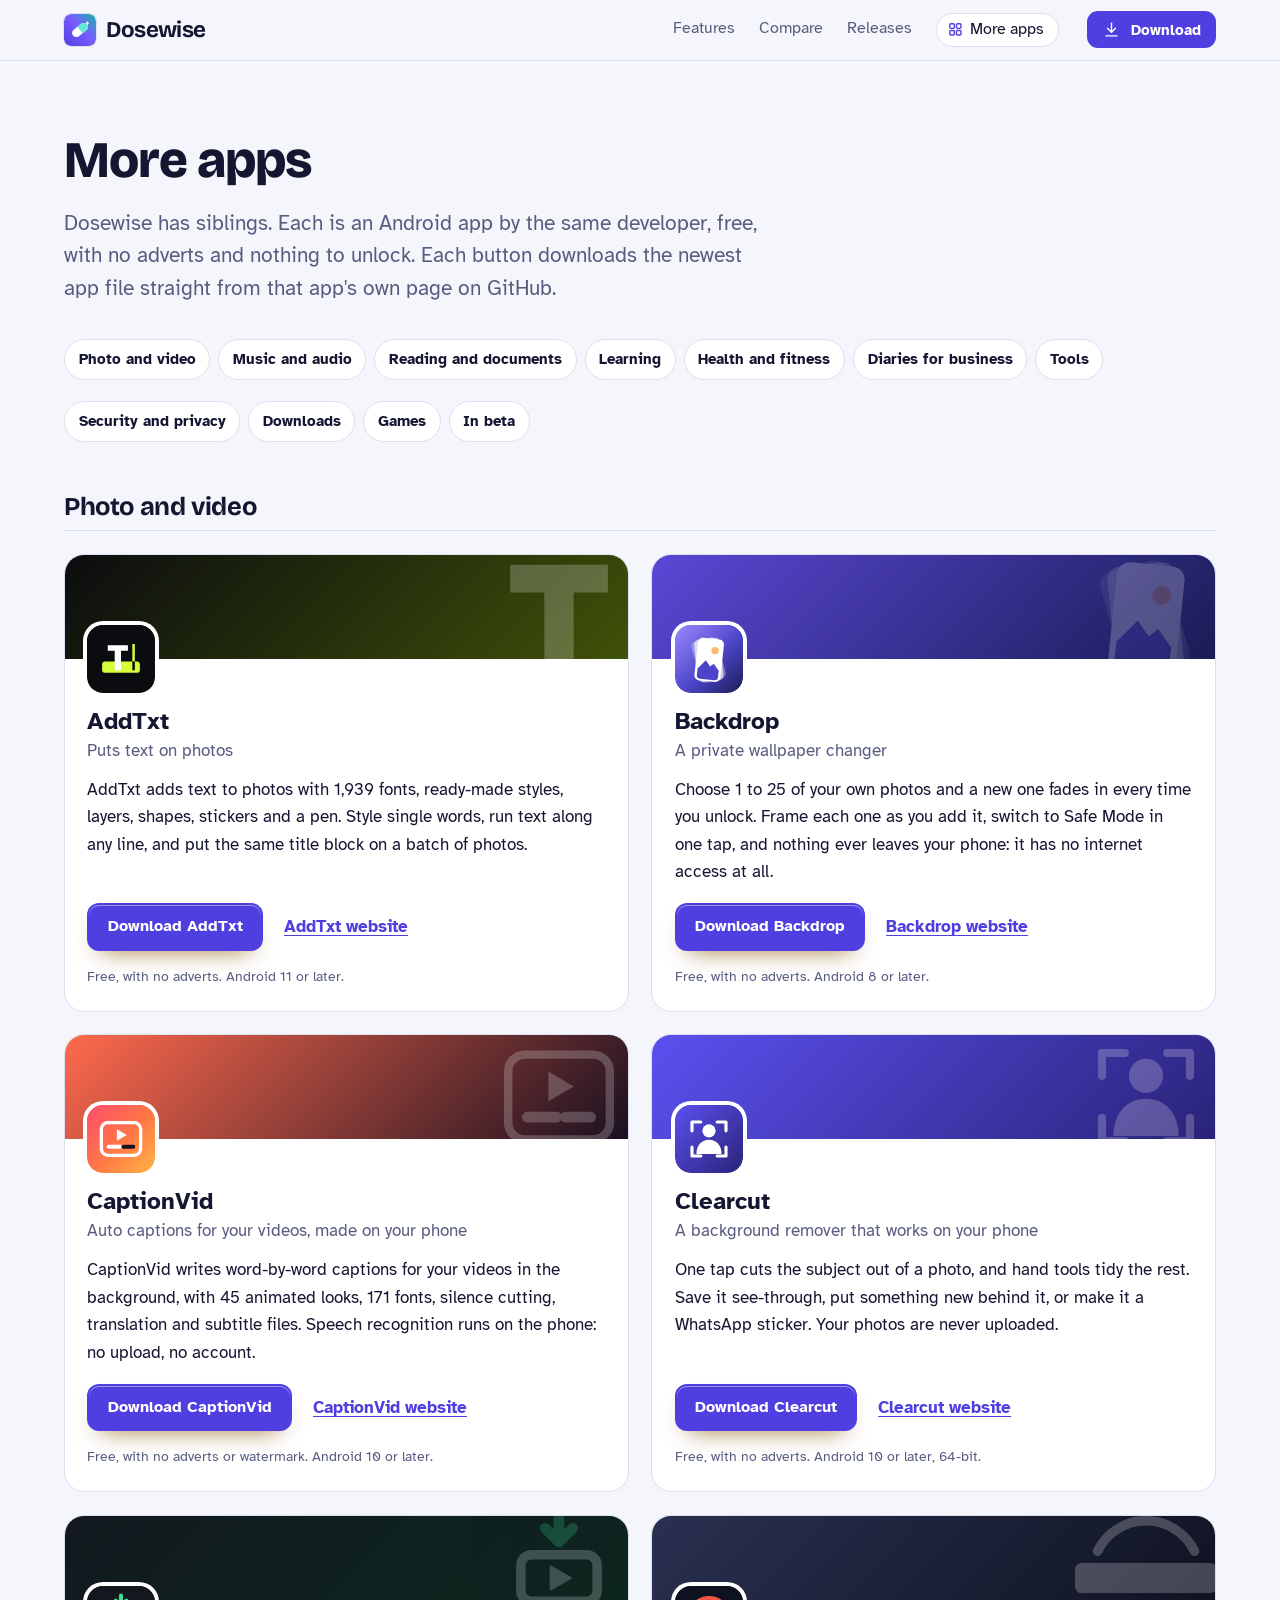
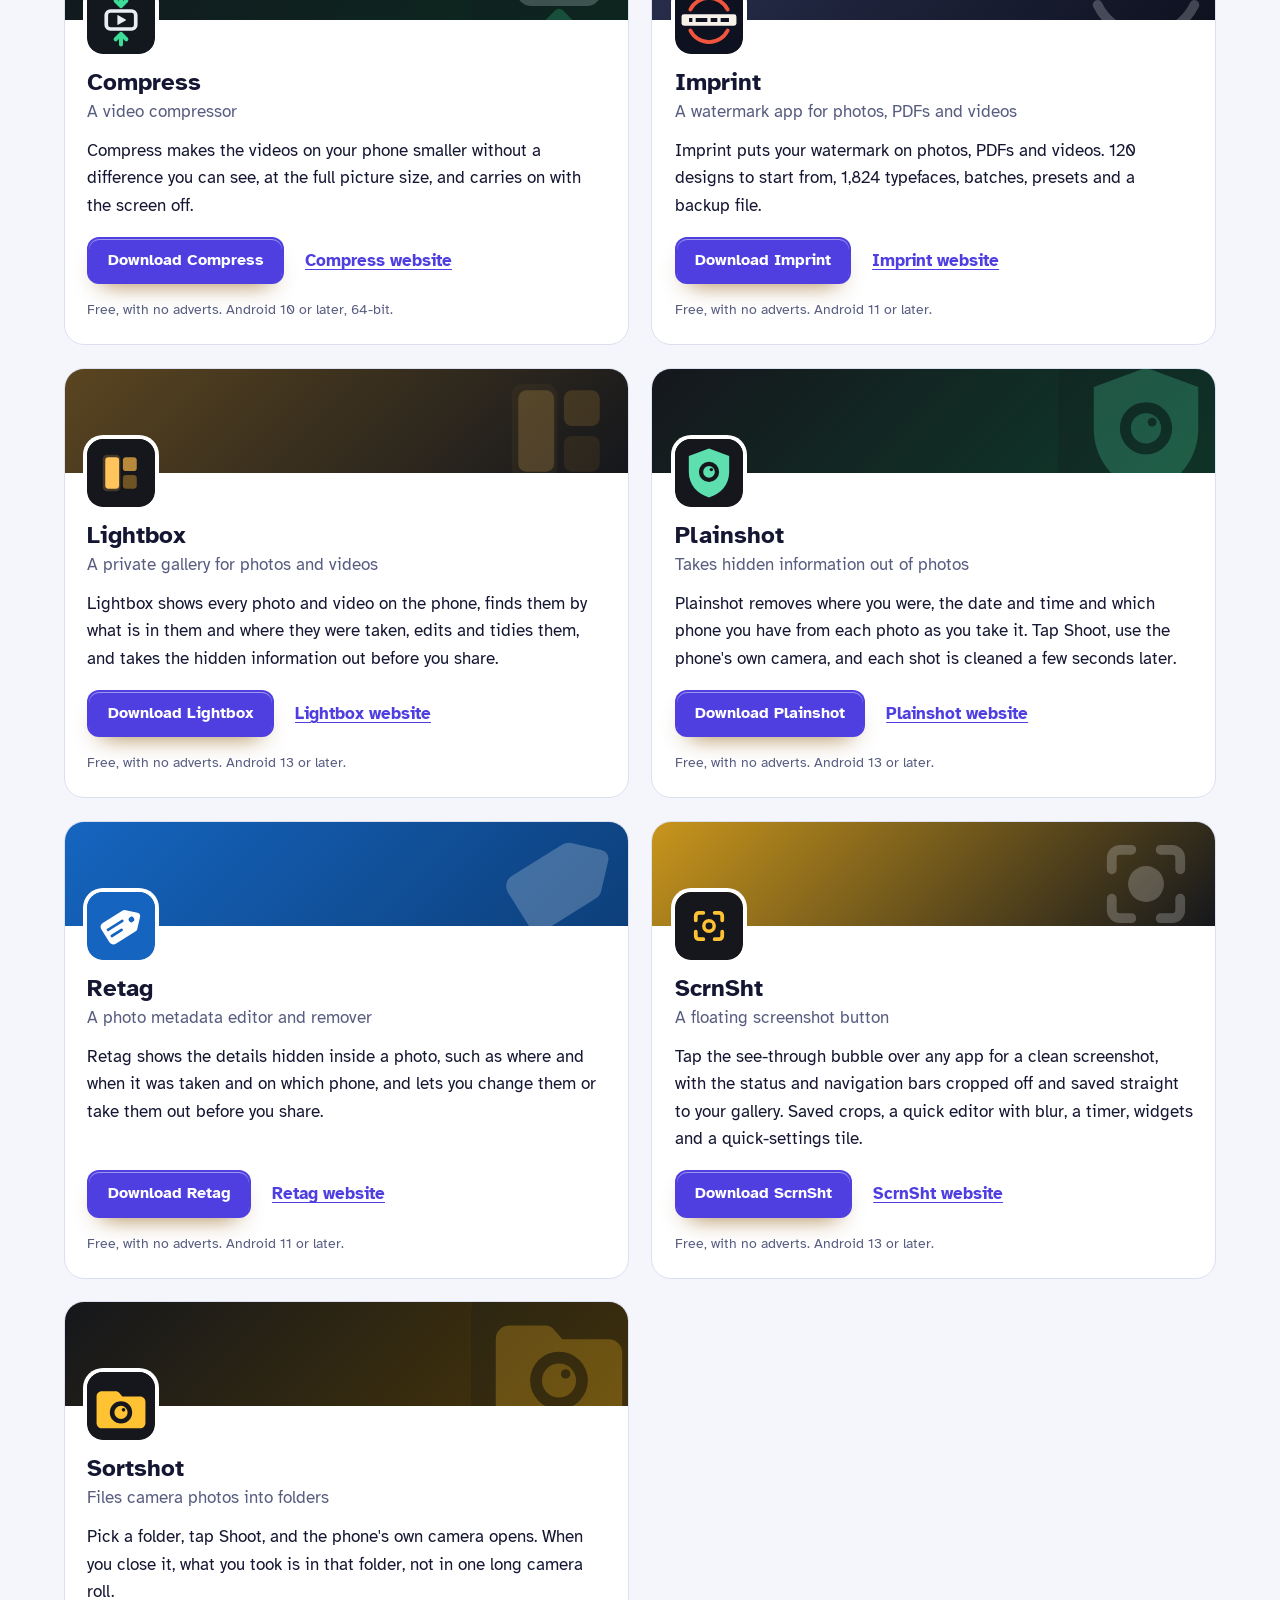
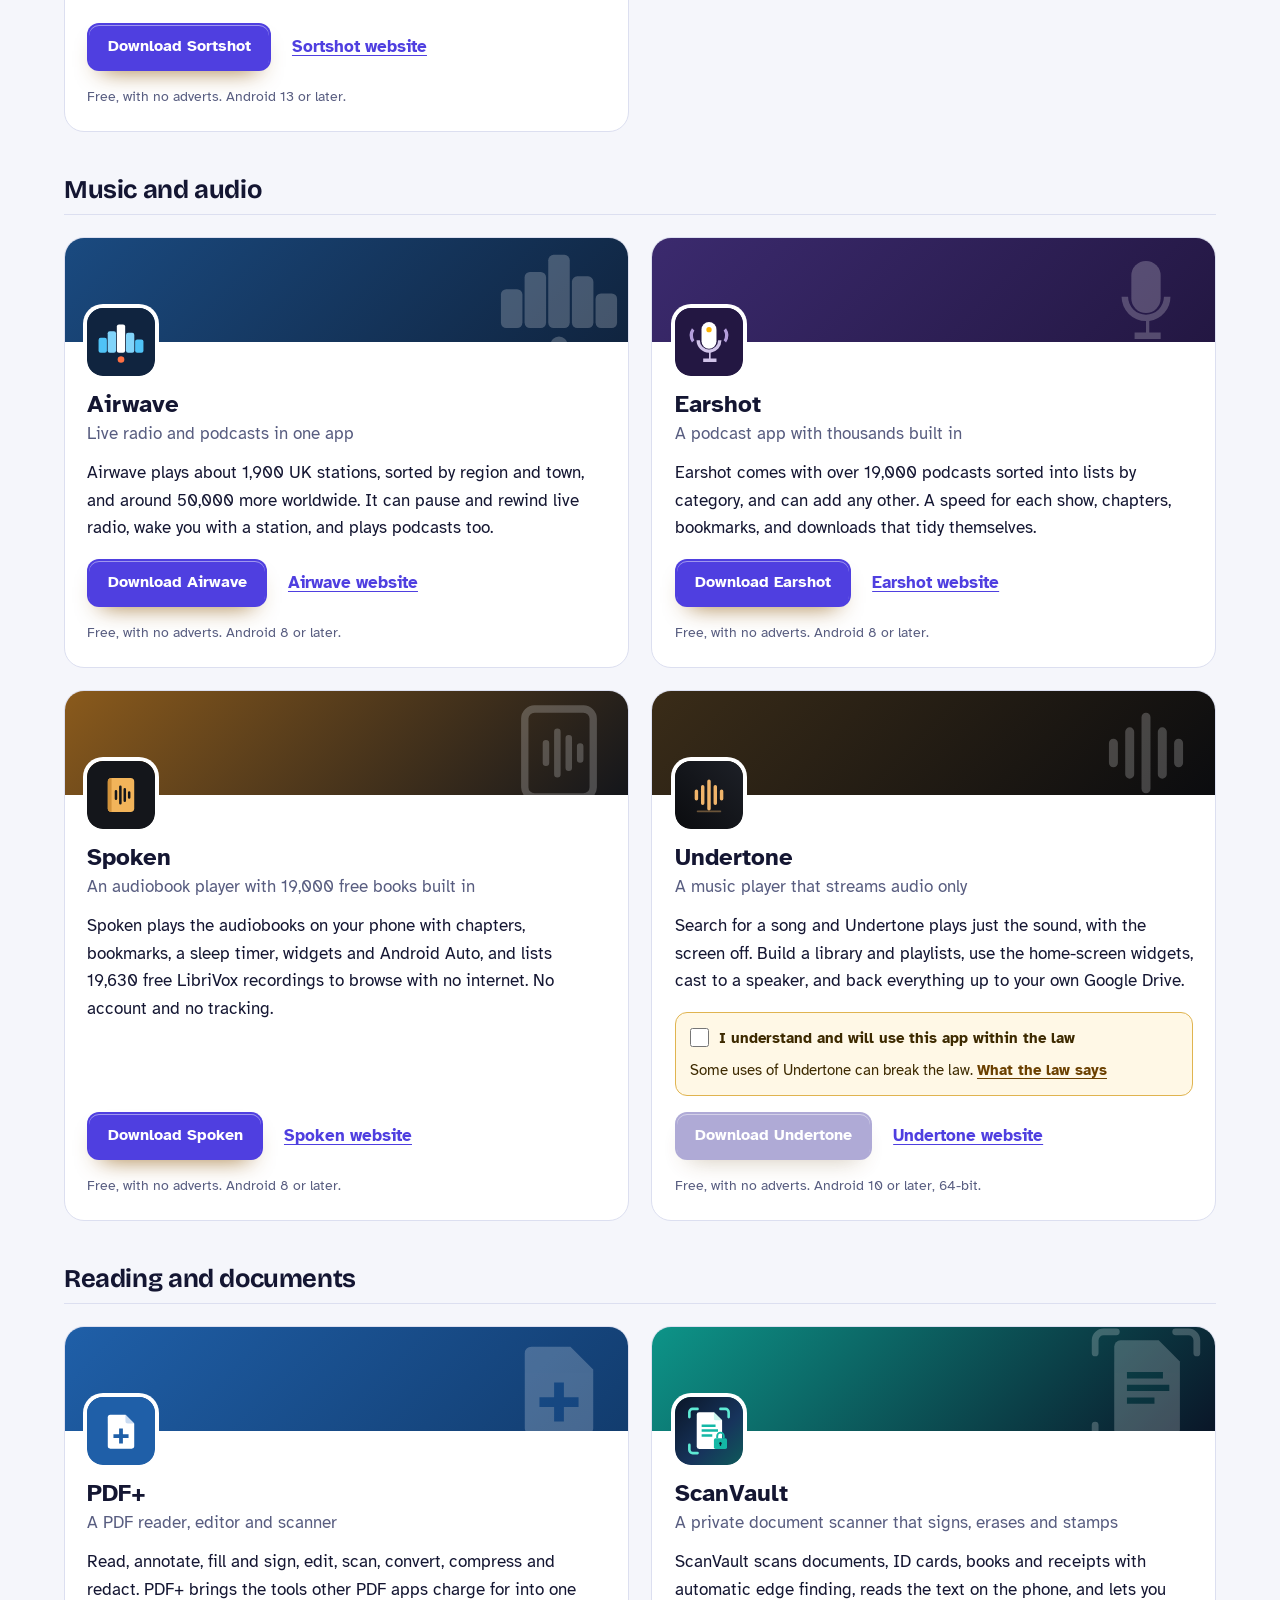
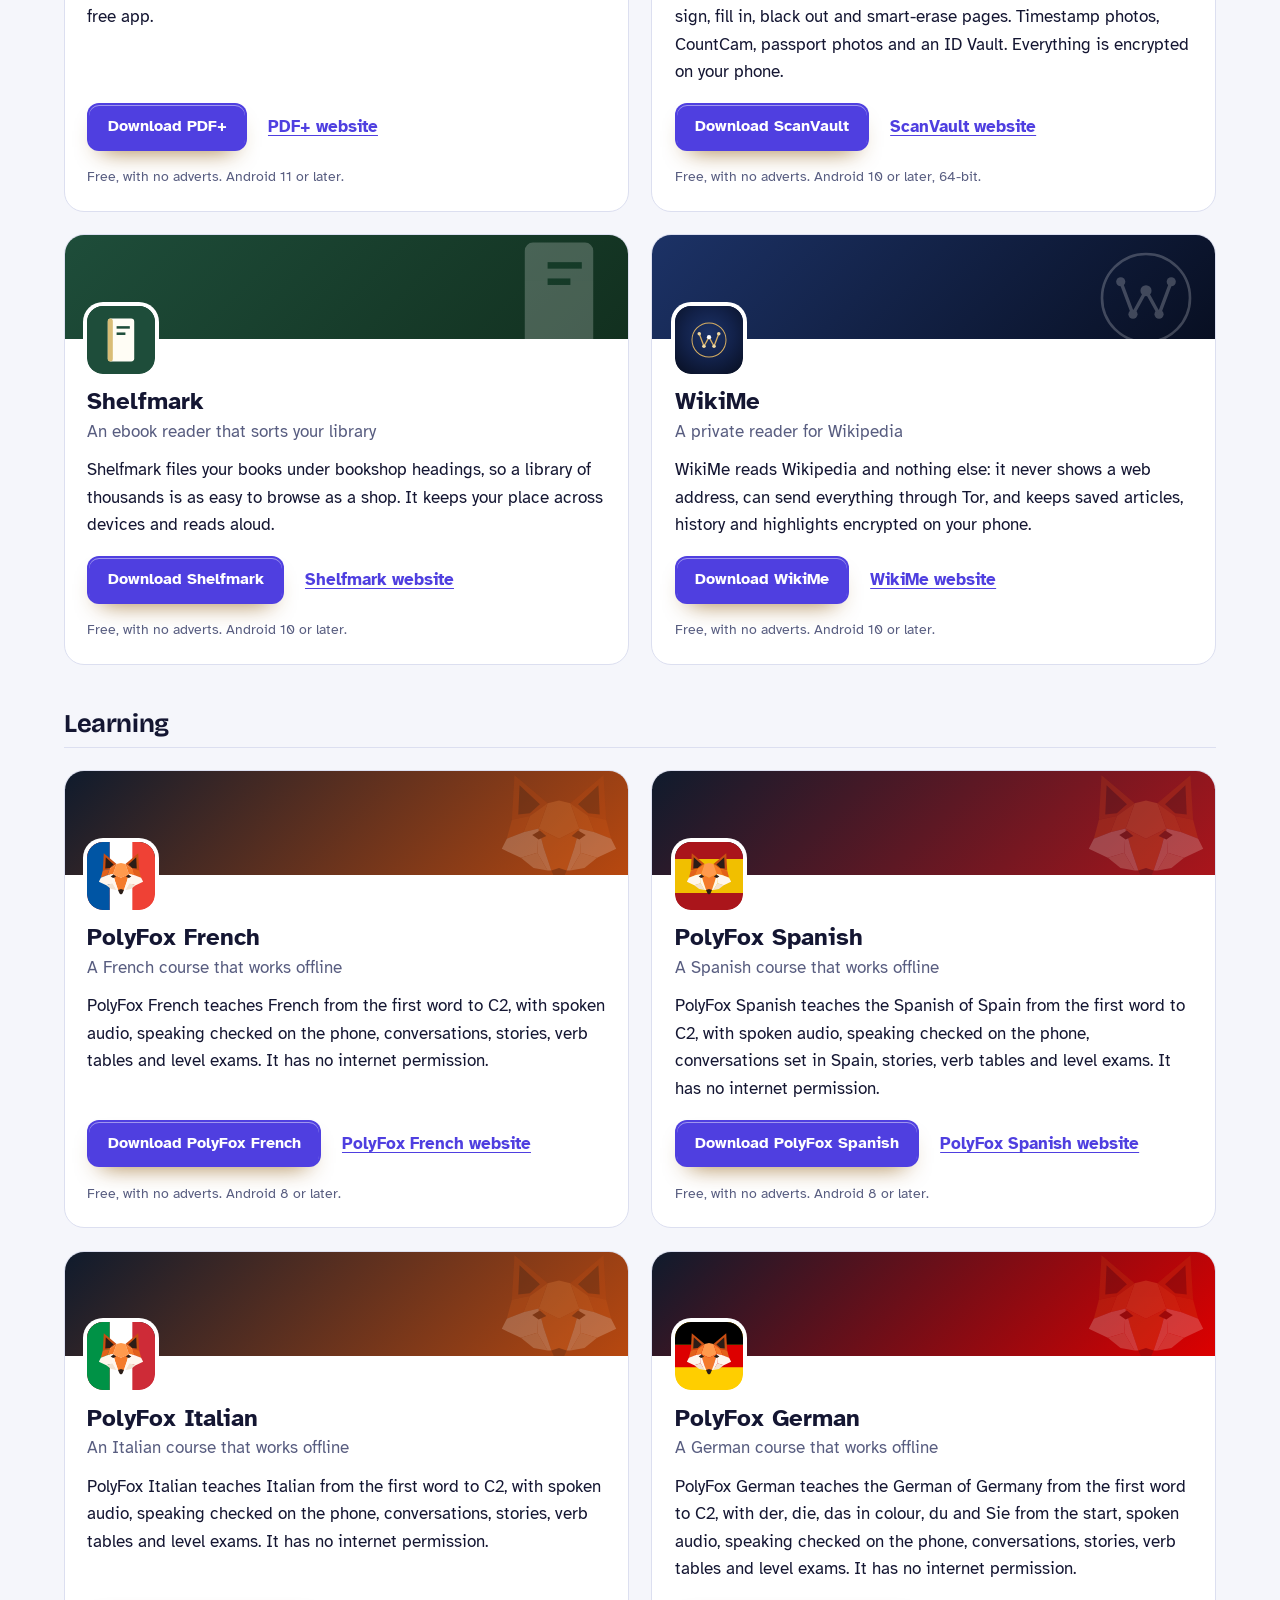
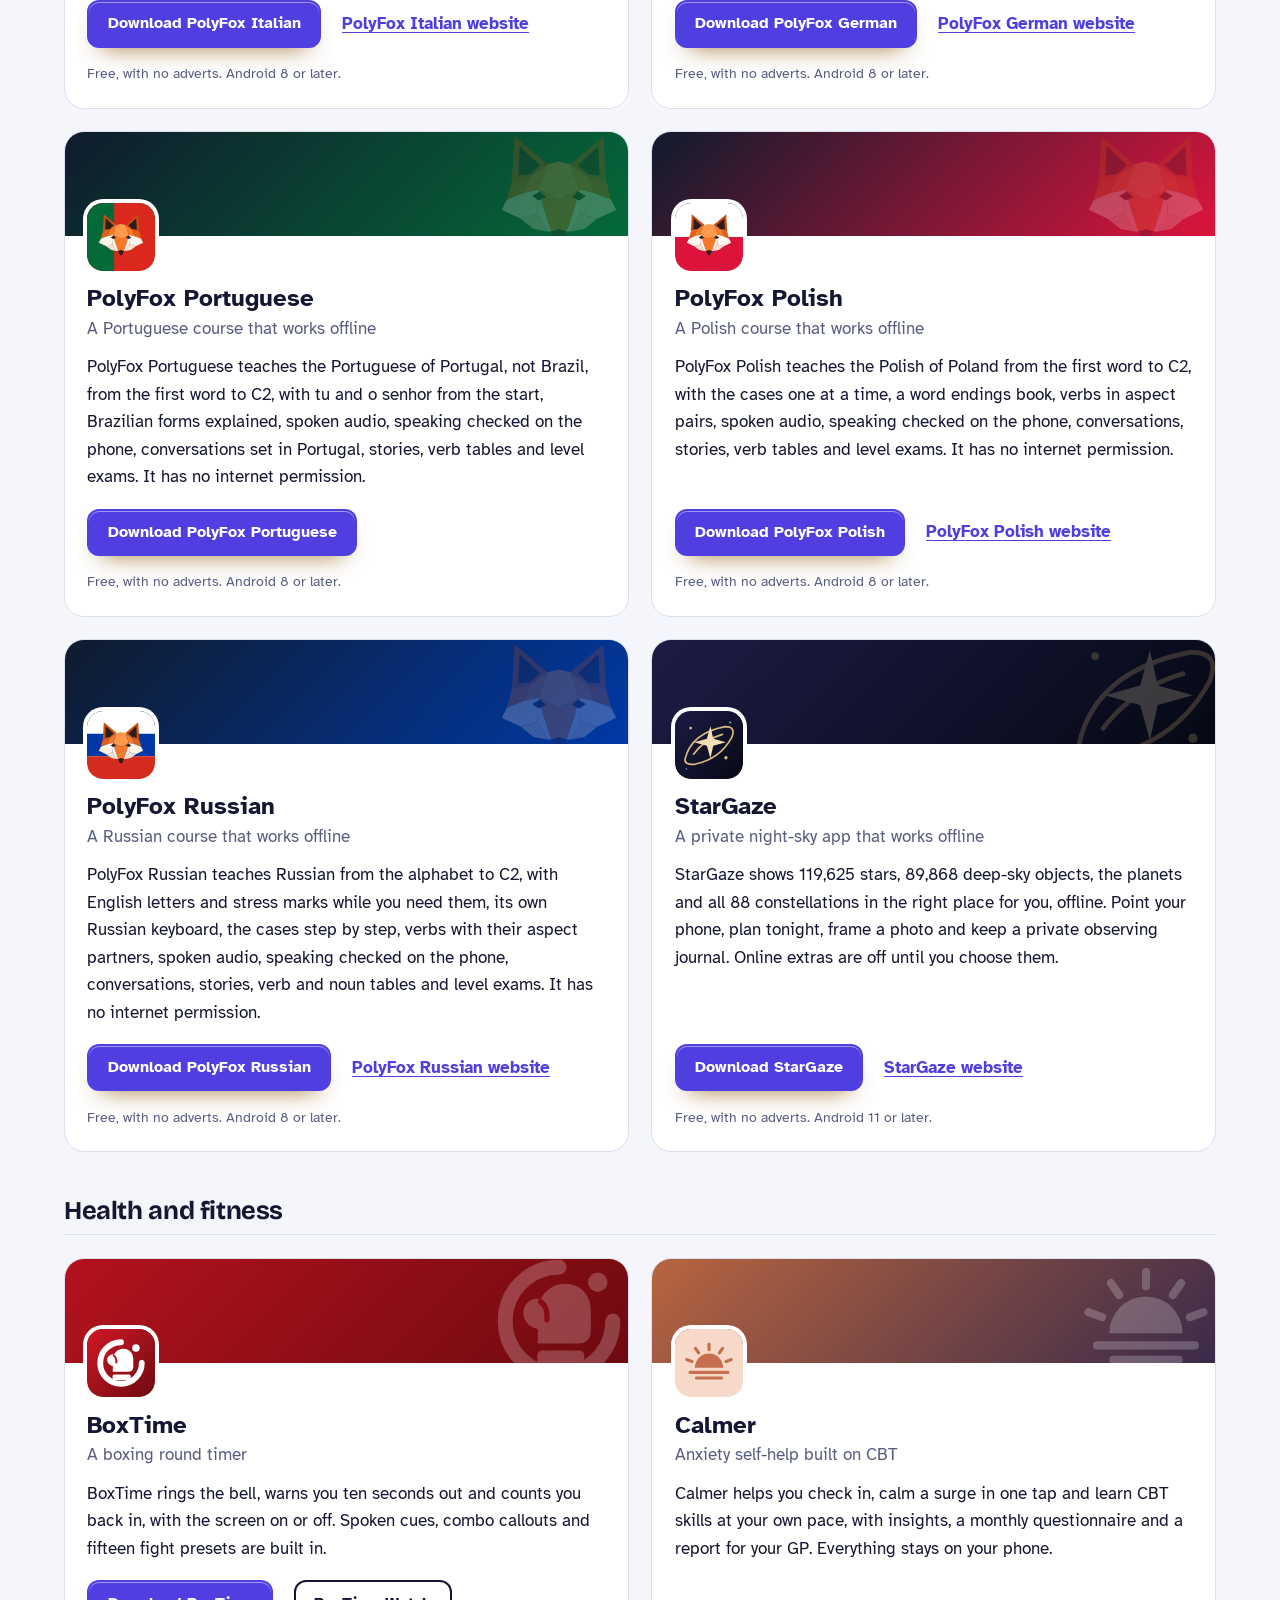
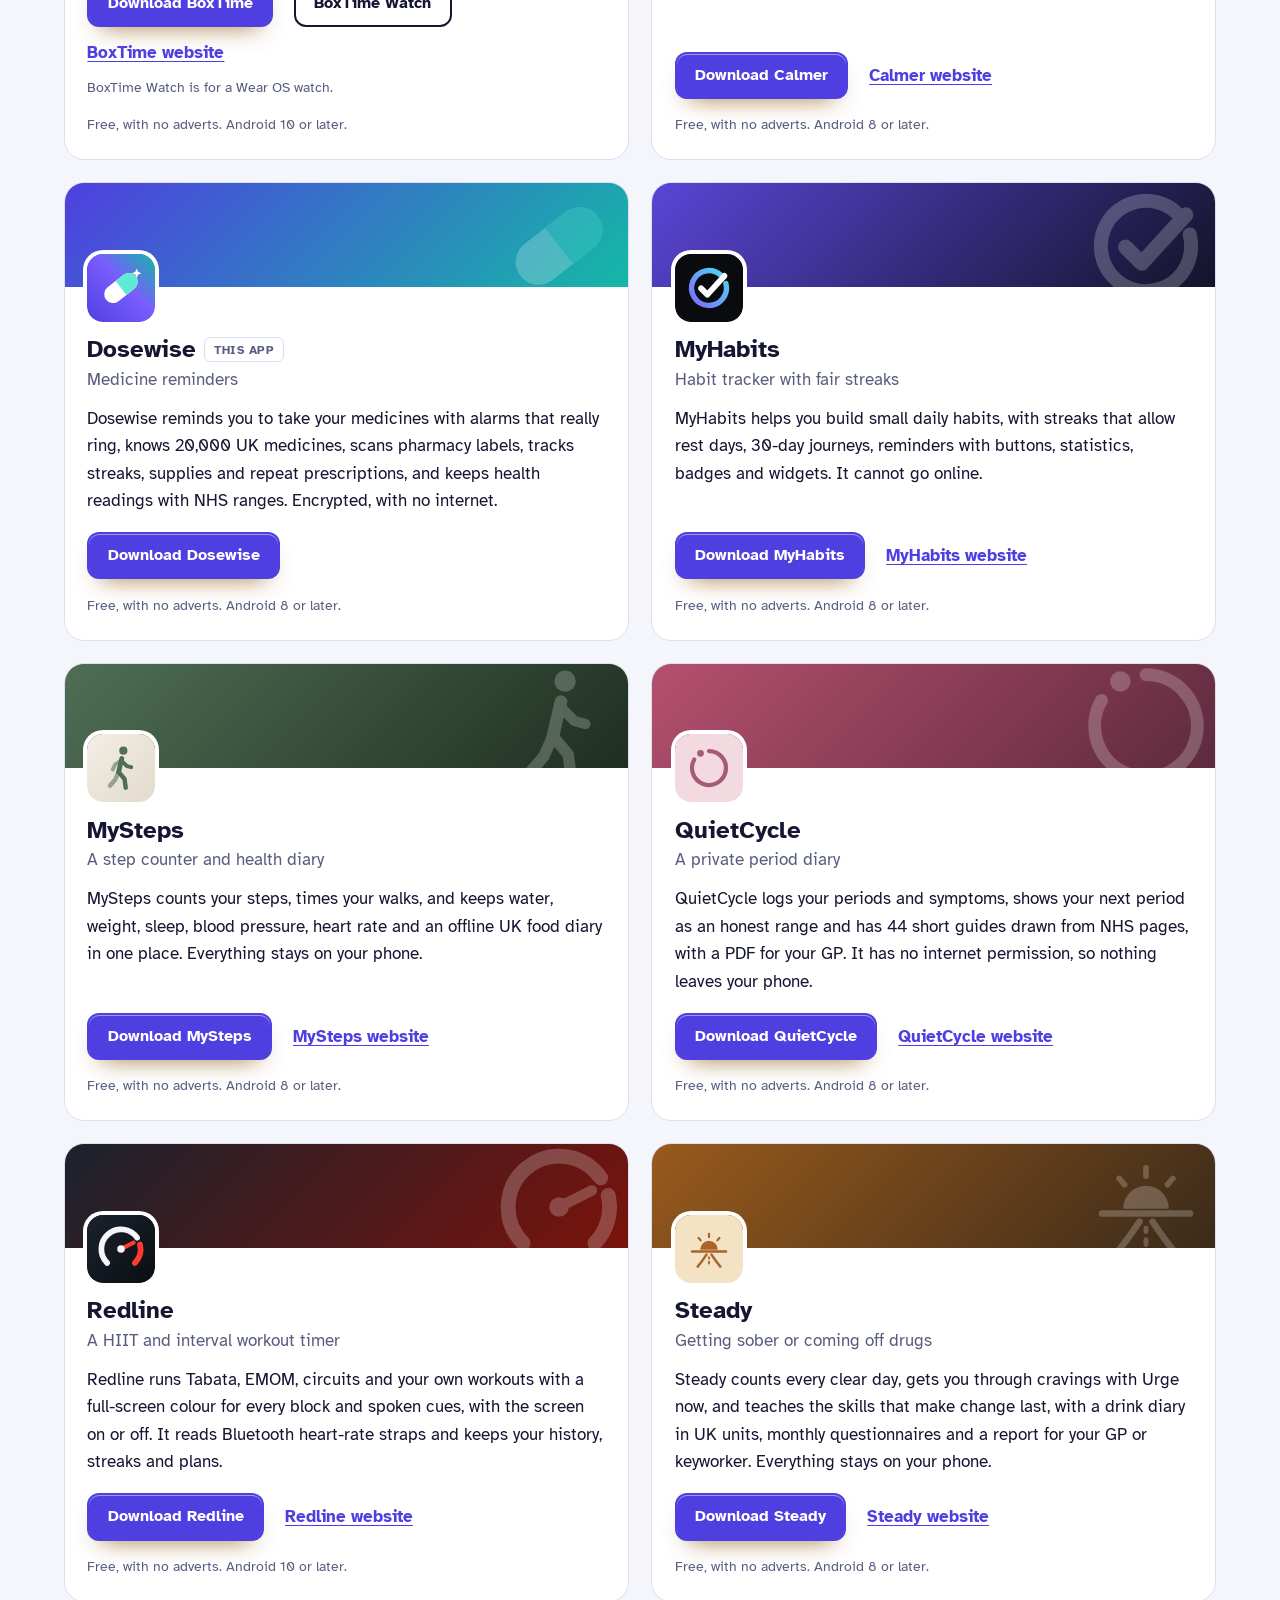
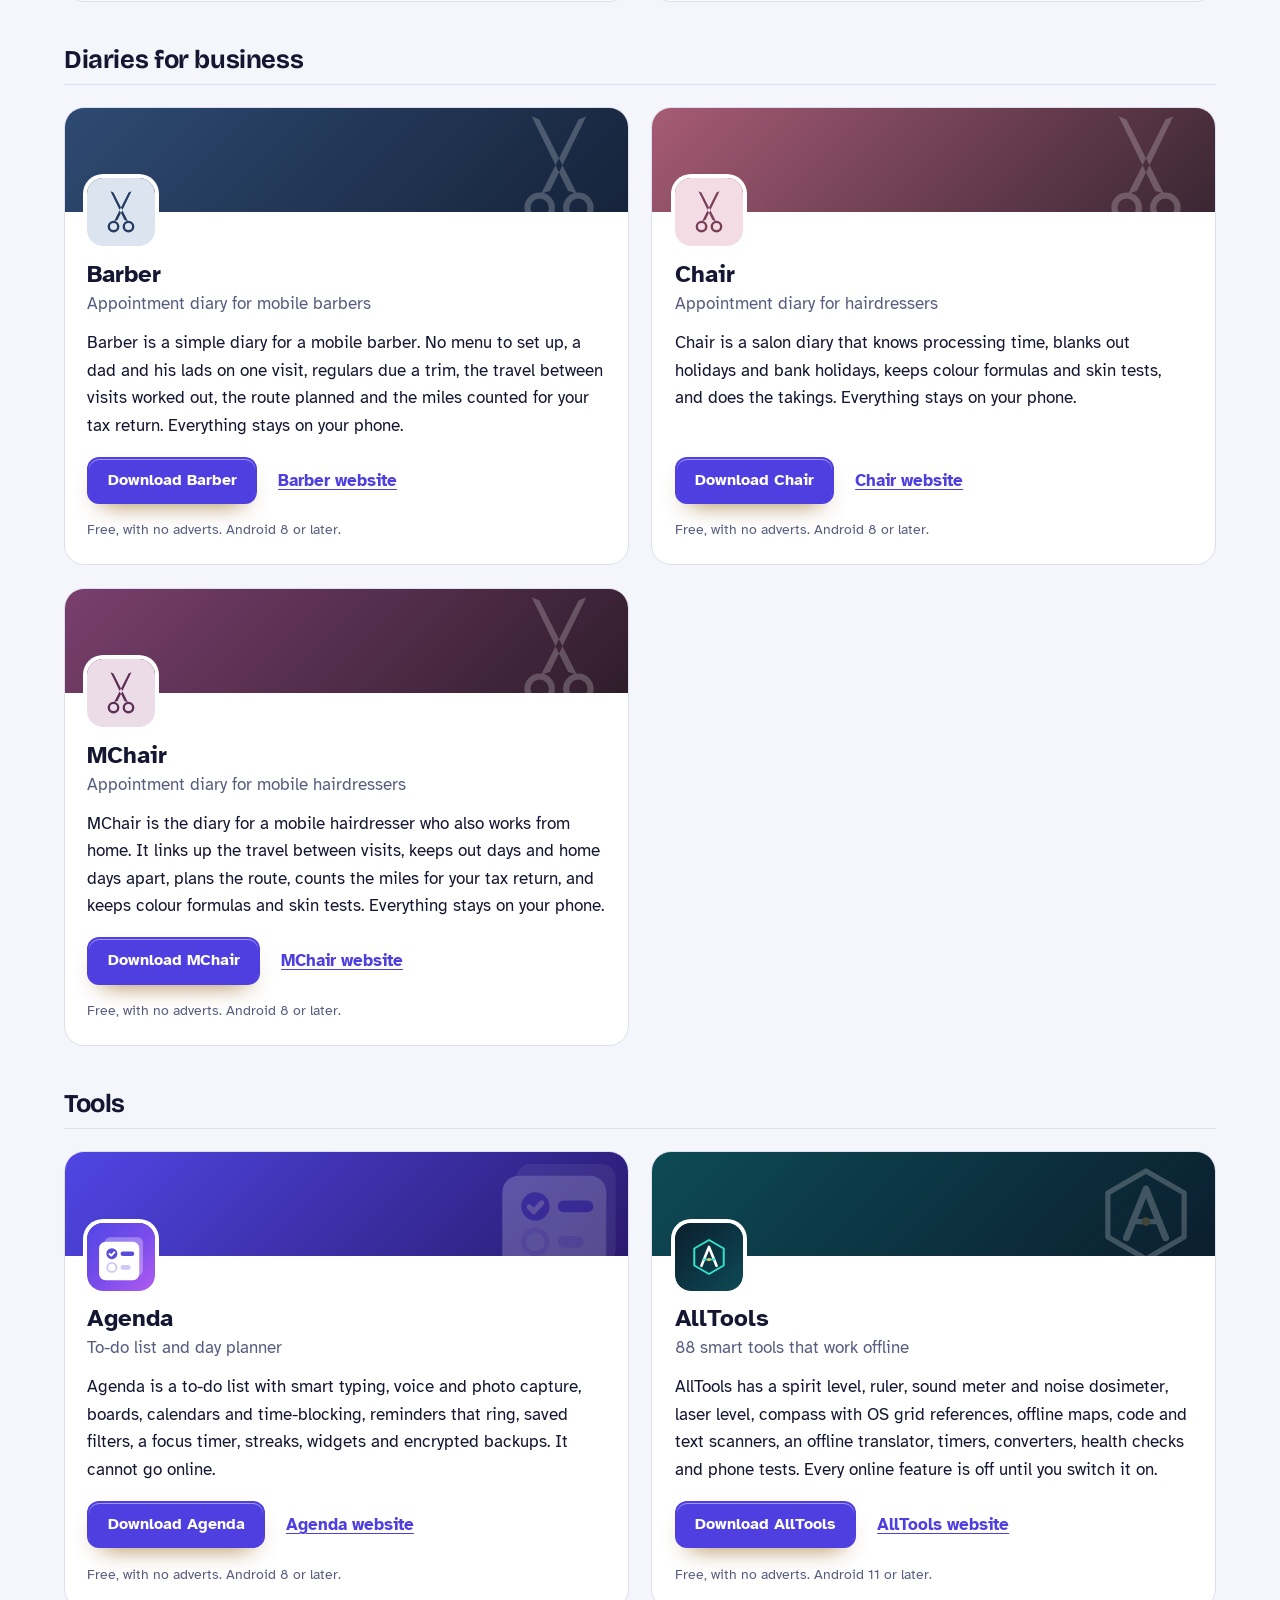
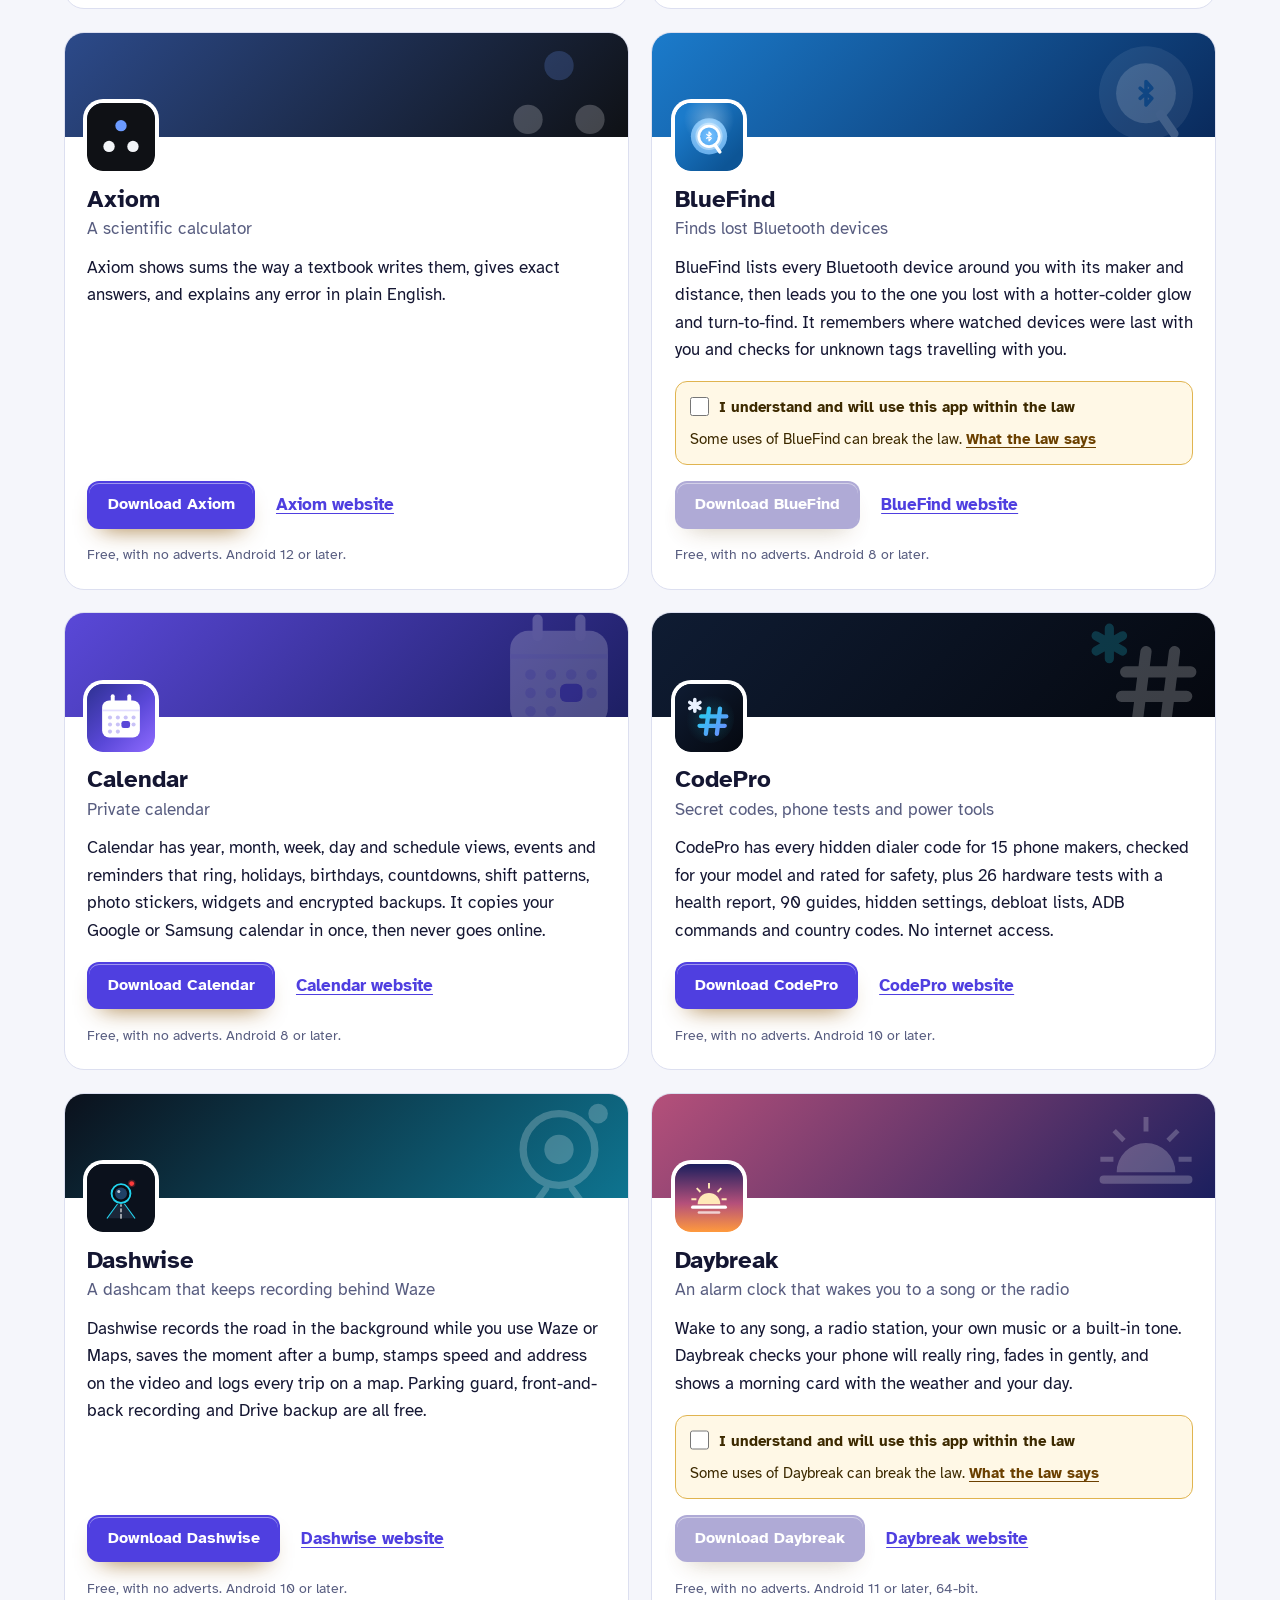
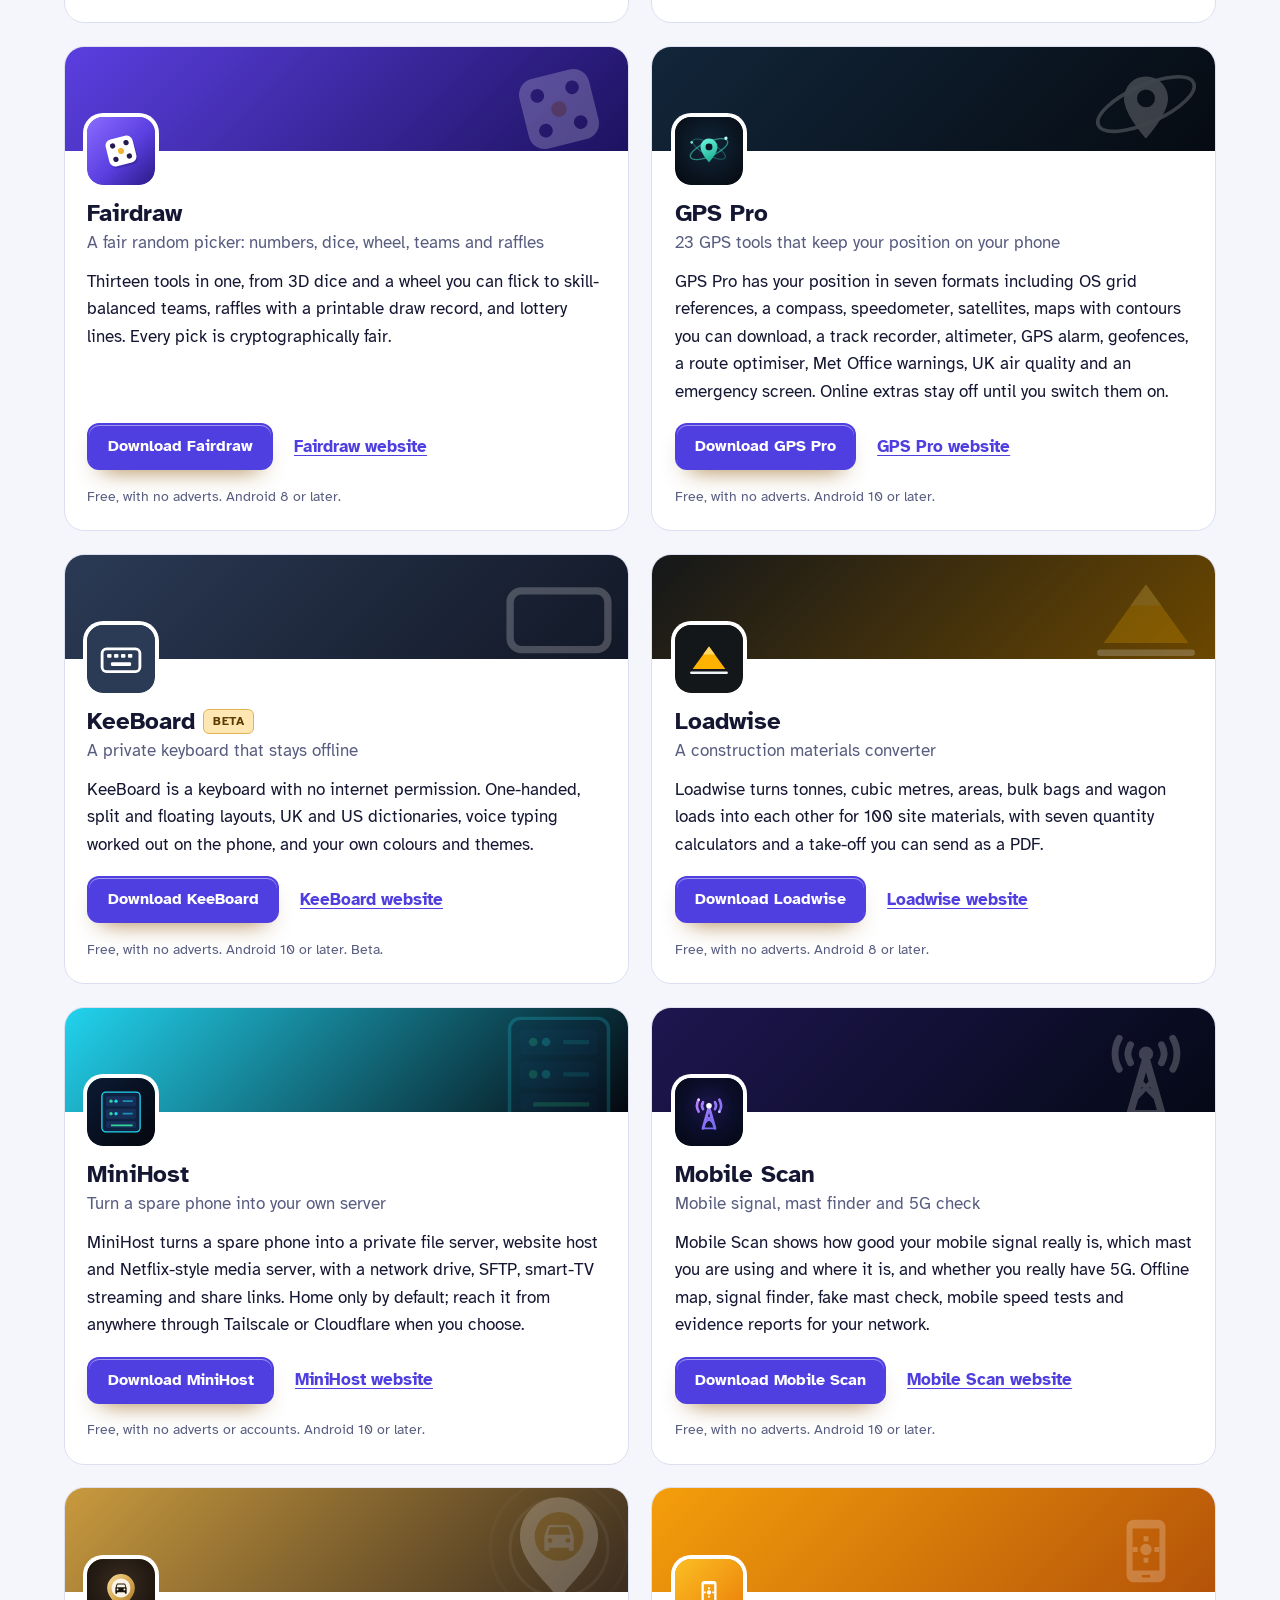
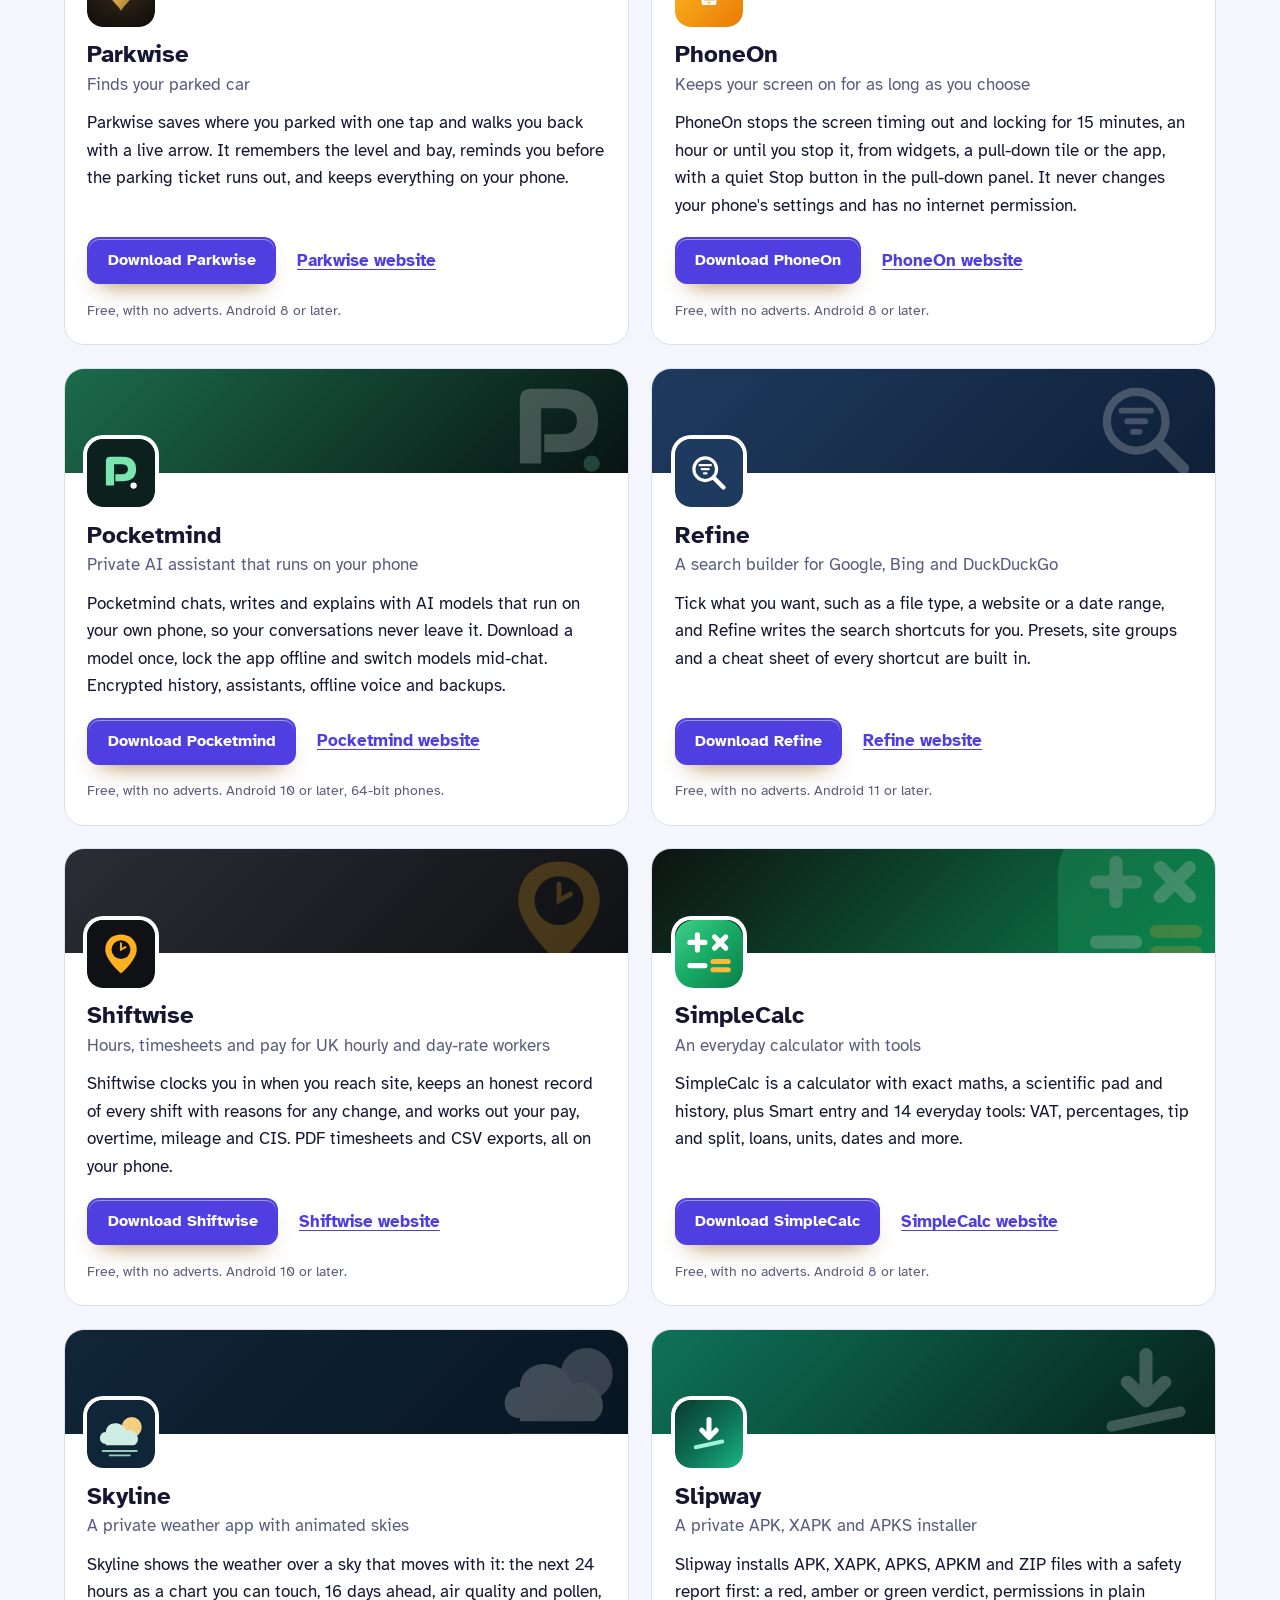
==== commit 175aa5a2: "More apps: add AllTools" ====
--- a/more-apps.html
+++ b/more-apps.html
@@ -4,7 +4,7 @@
 <meta charset="utf-8">
 <meta name="viewport" content="width=device-width, initial-scale=1">
 <title>More apps from the maker of Dosewise</title>
-<meta name="description" content="All 93 free Android apps from the maker of Dosewise, in one list by category, each with its download and a link to its website.">
+<meta name="description" content="All 94 free Android apps from the maker of Dosewise, in one list by category, each with its download and a link to its website.">
 <meta name="author" content="Jonathan Jackson">
 <link rel="canonical" href="https://customgpter.github.io/dosewise/more-apps.html">
 <meta name="theme-color" content="#f5f6fb" media="(prefers-color-scheme: light)">
@@ -12,7 +12,7 @@
 <meta property="og:type" content="website">
 <meta property="og:site_name" content="Dosewise">
 <meta property="og:title" content="More apps from the maker of Dosewise">
-<meta property="og:description" content="All 93 free Android apps from the maker of Dosewise, in one list by category, each with its download and a link to its website.">
+<meta property="og:description" content="All 94 free Android apps from the maker of Dosewise, in one list by category, each with its download and a link to its website.">
 <meta property="og:url" content="https://customgpter.github.io/dosewise/more-apps.html">
 <meta property="og:image" content="https://customgpter.github.io/dosewise/assets/og.png">
 <meta property="og:image:width" content="1200">
@@ -26,7 +26,7 @@
 <link rel="preload" href="./assets/fonts/atkinson-hyperlegible-latin-400-normal.woff2" as="font" type="font/woff2" crossorigin>
 <link rel="stylesheet" href="./assets/site.css?v=1">
 <link rel="stylesheet" href="./assets/house.css?v=1">
-<script type="application/ld+json">{"@context":"https://schema.org","@type":"ItemList","name":"Apps from the maker of Dosewise","url":"https://customgpter.github.io/dosewise/more-apps.html","itemListElement":[{"@type":"ListItem","position":1,"name":"AddTxt","url":"https://customgpter.github.io/addtxt/"},{"@type":"ListItem","position":2,"name":"Backdrop","url":"https://customgpter.github.io/backdrop/"},{"@type":"ListItem","position":3,"name":"CaptionVid","url":"https://customgpter.github.io/captionvid/"},{"@type":"ListItem","position":4,"name":"Clearcut","url":"https://customgpter.github.io/clearcut/"},{"@type":"ListItem","position":5,"name":"Compress","url":"https://customgpter.github.io/compress/"},{"@type":"ListItem","position":6,"name":"Imprint","url":"https://customgpter.github.io/imprint/"},{"@type":"ListItem","position":7,"name":"Lightbox","url":"https://customgpter.github.io/lightbox/"},{"@type":"ListItem","position":8,"name":"Plainshot","url":"https://customgpter.github.io/plainshot/"},{"@type":"ListItem","position":9,"name":"Retag","url":"https://customgpter.github.io/retag/"},{"@type":"ListItem","position":10,"name":"ScrnSht","url":"https://customgpter.github.io/scrnsht/"},{"@type":"ListItem","position":11,"name":"Sortshot","url":"https://customgpter.github.io/sortshot/"},{"@type":"ListItem","position":12,"name":"Airwave","url":"https://customgpter.github.io/airwave/"},{"@type":"ListItem","position":13,"name":"Earshot","url":"https://customgpter.github.io/earshot/"},{"@type":"ListItem","position":14,"name":"Spoken","url":"https://customgpter.github.io/spoken/"},{"@type":"ListItem","position":15,"name":"Undertone","url":"https://customgpter.github.io/undertone/"},{"@type":"ListItem","position":16,"name":"PDF+","url":"https://customgpter.github.io/pdfplus/"},{"@type":"ListItem","position":17,"name":"ScanVault","url":"https://customgpter.github.io/scanvault/"},{"@type":"ListItem","position":18,"name":"Shelfmark","url":"https://customgpter.github.io/shelfmark/"},{"@type":"ListItem","position":19,"name":"WikiMe","url":"https://customgpter.github.io/wikime/"},{"@type":"ListItem","position":20,"name":"PolyFox French","url":"https://customgpter.github.io/polyfox/"},{"@type":"ListItem","position":21,"name":"PolyFox German","url":"https://customgpter.github.io/polyfox-german/"},{"@type":"ListItem","position":22,"name":"PolyFox Polish","url":"https://customgpter.github.io/polyfox-polish/"},{"@type":"ListItem","position":23,"name":"PolyFox Russian","url":"https://customgpter.github.io/polyfox-russian/"},{"@type":"ListItem","position":24,"name":"StarGaze","url":"https://customgpter.github.io/stargaze/"},{"@type":"ListItem","position":25,"name":"BoxTime","url":"https://customgpter.github.io/boxtime/"},{"@type":"ListItem","position":26,"name":"Calmer","url":"https://customgpter.github.io/calmer/"},{"@type":"ListItem","position":27,"name":"Dosewise","url":"https://customgpter.github.io/dosewise/"},{"@type":"ListItem","position":28,"name":"MyHabits","url":"https://customgpter.github.io/myhabits/"},{"@type":"ListItem","position":29,"name":"MySteps","url":"https://customgpter.github.io/mysteps/"},{"@type":"ListItem","position":30,"name":"QuietCycle","url":"https://customgpter.github.io/quietcycle/"},{"@type":"ListItem","position":31,"name":"Redline","url":"https://customgpter.github.io/redline/"},{"@type":"ListItem","position":32,"name":"Steady","url":"https://customgpter.github.io/steady/"},{"@type":"ListItem","position":33,"name":"Barber","url":"https://customgpter.github.io/barber/"},{"@type":"ListItem","position":34,"name":"Chair","url":"https://customgpter.github.io/chair/"},{"@type":"ListItem","position":35,"name":"MChair","url":"https://customgpter.github.io/mchair/"},{"@type":"ListItem","position":36,"name":"Agenda","url":"https://customgpter.github.io/agenda/"},{"@type":"ListItem","position":37,"name":"Axiom","url":"https://customgpter.github.io/axiom/"},{"@type":"ListItem","position":38,"name":"BlueFind","url":"https://customgpter.github.io/bluefind/"},{"@type":"ListItem","position":39,"name":"Calendar","url":"https://customgpter.github.io/calendar/"},{"@type":"ListItem","position":40,"name":"CodePro","url":"https://customgpter.github.io/codepro/"},{"@type":"ListItem","position":41,"name":"Dashwise","url":"https://customgpter.github.io/dashwise/"},{"@type":"ListItem","position":42,"name":"Daybreak","url":"https://customgpter.github.io/daybreak/"},{"@type":"ListItem","position":43,"name":"Fairdraw","url":"https://customgpter.github.io/fairdraw/"},{"@type":"ListItem","position":44,"name":"GPS Pro","url":"https://customgpter.github.io/gpspro/"},{"@type":"ListItem","position":45,"name":"KeeBoard","url":"https://customgpter.github.io/keeboard/"},{"@type":"ListItem","position":46,"name":"Loadwise","url":"https://customgpter.github.io/loadwise/"},{"@type":"ListItem","position":47,"name":"MiniHost","url":"https://customgpter.github.io/minihost/"},{"@type":"ListItem","position":48,"name":"Mobile Scan","url":"https://customgpter.github.io/mobilescan/"},{"@type":"ListItem","position":49,"name":"Parkwise","url":"https://customgpter.github.io/parkwise/"},{"@type":"ListItem","position":50,"name":"Pocketmind","url":"https://customgpter.github.io/pocketmind/"},{"@type":"ListItem","position":51,"name":"Refine","url":"https://customgpter.github.io/refine/"},{"@type":"ListItem","position":52,"name":"Shiftwise","url":"https://customgpter.github.io/shiftwise/"},{"@type":"ListItem","position":53,"name":"SimpleCalc","url":"https://customgpter.github.io/simplecalc/"},{"@type":"ListItem","position":54,"name":"Skyline","url":"https://customgpter.github.io/skyline/"},{"@type":"ListItem","position":55,"name":"Slipway","url":"https://customgpter.github.io/slipway/"},{"@type":"ListItem","position":56,"name":"Tagger","url":"https://customgpter.github.io/tagger/"},{"@type":"ListItem","position":57,"name":"TotalClean","url":"https://customgpter.github.io/totalclean/"},{"@type":"ListItem","position":58,"name":"TVLink","url":"https://customgpter.github.io/tvlink/"},{"@type":"ListItem","position":59,"name":"Unbox","url":"https://customgpter.github.io/unbox/"},{"@type":"ListItem","position":60,"name":"WhatsKeep","url":"https://customgpter.github.io/whatskeep/"},{"@type":"ListItem","position":61,"name":"WiFi Scan","url":"https://customgpter.github.io/wifiscan/"},{"@type":"ListItem","position":62,"name":"Auditly","url":"https://customgpter.github.io/auditly/"},{"@type":"ListItem","position":63,"name":"Backchannel","url":"https://customgpter.github.io/backchannel/"},{"@type":"ListItem","position":64,"name":"ENotes","url":"https://customgpter.github.io/enotes/"},{"@type":"ListItem","position":65,"name":"FindMe","url":"https://customgpter.github.io/findme/"},{"@type":"ListItem","position":66,"name":"iLock","url":"https://customgpter.github.io/ilock/"},{"@type":"ListItem","position":67,"name":"ImSafe","url":"https://customgpter.github.io/imsafe/"},{"@type":"ListItem","position":68,"name":"IShred","url":"https://customgpter.github.io/ishred/"},{"@type":"ListItem","position":69,"name":"LockBox","url":"https://customgpter.github.io/lockbox/"},{"@type":"ListItem","position":70,"name":"PassVault","url":"https://customgpter.github.io/passvault/"},{"@type":"ListItem","position":71,"name":"SpyFind","url":"https://customgpter.github.io/spyfind/"},{"@type":"ListItem","position":72,"name":"TextWipe","url":"https://customgpter.github.io/textwipe/"},{"@type":"ListItem","position":73,"name":"Tracewire","url":"https://customgpter.github.io/tracewire/"},{"@type":"ListItem","position":74,"name":"Vigil","url":"https://customgpter.github.io/vigil/"},{"@type":"ListItem","position":75,"name":"Grab","url":"https://customgpter.github.io/grab/"},{"@type":"ListItem","position":76,"name":"Swarm","url":"https://customgpter.github.io/swarm/"},{"@type":"ListItem","position":77,"name":"Plane Games","url":"https://customgpter.github.io/plane-games/"},{"@type":"ListItem","position":78,"name":"Ninefold","url":"https://customgpter.github.io/ninefold/"},{"@type":"ListItem","position":79,"name":"Cubewise","url":"https://customgpter.github.io/cubewise/"},{"@type":"ListItem","position":80,"name":"Tilewise","url":"https://customgpter.github.io/tilewise/"},{"@type":"ListItem","position":81,"name":"Letterwise","url":"https://customgpter.github.io/letterwise/"},{"@type":"ListItem","position":82,"name":"Kingside","url":"https://customgpter.github.io/kingside/"},{"@type":"ListItem","position":83,"name":"Deckhand","url":"https://customgpter.github.io/deckhand/"},{"@type":"ListItem","position":84,"name":"SNESForge","url":"https://customgpter.github.io/snesforge/"},{"@type":"ListItem","position":85,"name":"Fame Boy","url":"https://customgpter.github.io/fameboy/"},{"@type":"ListItem","position":86,"name":"PSPPro","url":"https://customgpter.github.io/psppro/"},{"@type":"ListItem","position":87,"name":"MegaGen","url":"https://customgpter.github.io/megagen/"},{"@type":"ListItem","position":88,"name":"QVR","url":"https://customgpter.github.io/qvr/"},{"@type":"ListItem","position":89,"name":"QVR Watch","url":"https://customgpter.github.io/qvr-watch/"},{"@type":"ListItem","position":90,"name":"QVRLite","url":"https://customgpter.github.io/qvrlite/"},{"@type":"ListItem","position":91,"name":"Onionz","url":"https://customgpter.github.io/onionz/"},{"@type":"ListItem","position":92,"name":"OnionzWeb","url":"https://customgpter.github.io/onionzweb/"}]}</script>
+<script type="application/ld+json">{"@context":"https://schema.org","@type":"ItemList","name":"Apps from the maker of Dosewise","url":"https://customgpter.github.io/dosewise/more-apps.html","itemListElement":[{"@type":"ListItem","position":1,"name":"AddTxt","url":"https://customgpter.github.io/addtxt/"},{"@type":"ListItem","position":2,"name":"Backdrop","url":"https://customgpter.github.io/backdrop/"},{"@type":"ListItem","position":3,"name":"CaptionVid","url":"https://customgpter.github.io/captionvid/"},{"@type":"ListItem","position":4,"name":"Clearcut","url":"https://customgpter.github.io/clearcut/"},{"@type":"ListItem","position":5,"name":"Compress","url":"https://customgpter.github.io/compress/"},{"@type":"ListItem","position":6,"name":"Imprint","url":"https://customgpter.github.io/imprint/"},{"@type":"ListItem","position":7,"name":"Lightbox","url":"https://customgpter.github.io/lightbox/"},{"@type":"ListItem","position":8,"name":"Plainshot","url":"https://customgpter.github.io/plainshot/"},{"@type":"ListItem","position":9,"name":"Retag","url":"https://customgpter.github.io/retag/"},{"@type":"ListItem","position":10,"name":"ScrnSht","url":"https://customgpter.github.io/scrnsht/"},{"@type":"ListItem","position":11,"name":"Sortshot","url":"https://customgpter.github.io/sortshot/"},{"@type":"ListItem","position":12,"name":"Airwave","url":"https://customgpter.github.io/airwave/"},{"@type":"ListItem","position":13,"name":"Earshot","url":"https://customgpter.github.io/earshot/"},{"@type":"ListItem","position":14,"name":"Spoken","url":"https://customgpter.github.io/spoken/"},{"@type":"ListItem","position":15,"name":"Undertone","url":"https://customgpter.github.io/undertone/"},{"@type":"ListItem","position":16,"name":"PDF+","url":"https://customgpter.github.io/pdfplus/"},{"@type":"ListItem","position":17,"name":"ScanVault","url":"https://customgpter.github.io/scanvault/"},{"@type":"ListItem","position":18,"name":"Shelfmark","url":"https://customgpter.github.io/shelfmark/"},{"@type":"ListItem","position":19,"name":"WikiMe","url":"https://customgpter.github.io/wikime/"},{"@type":"ListItem","position":20,"name":"PolyFox French","url":"https://customgpter.github.io/polyfox/"},{"@type":"ListItem","position":21,"name":"PolyFox German","url":"https://customgpter.github.io/polyfox-german/"},{"@type":"ListItem","position":22,"name":"PolyFox Polish","url":"https://customgpter.github.io/polyfox-polish/"},{"@type":"ListItem","position":23,"name":"PolyFox Russian","url":"https://customgpter.github.io/polyfox-russian/"},{"@type":"ListItem","position":24,"name":"StarGaze","url":"https://customgpter.github.io/stargaze/"},{"@type":"ListItem","position":25,"name":"BoxTime","url":"https://customgpter.github.io/boxtime/"},{"@type":"ListItem","position":26,"name":"Calmer","url":"https://customgpter.github.io/calmer/"},{"@type":"ListItem","position":27,"name":"Dosewise","url":"https://customgpter.github.io/dosewise/"},{"@type":"ListItem","position":28,"name":"MyHabits","url":"https://customgpter.github.io/myhabits/"},{"@type":"ListItem","position":29,"name":"MySteps","url":"https://customgpter.github.io/mysteps/"},{"@type":"ListItem","position":30,"name":"QuietCycle","url":"https://customgpter.github.io/quietcycle/"},{"@type":"ListItem","position":31,"name":"Redline","url":"https://customgpter.github.io/redline/"},{"@type":"ListItem","position":32,"name":"Steady","url":"https://customgpter.github.io/steady/"},{"@type":"ListItem","position":33,"name":"Barber","url":"https://customgpter.github.io/barber/"},{"@type":"ListItem","position":34,"name":"Chair","url":"https://customgpter.github.io/chair/"},{"@type":"ListItem","position":35,"name":"MChair","url":"https://customgpter.github.io/mchair/"},{"@type":"ListItem","position":36,"name":"Agenda","url":"https://customgpter.github.io/agenda/"},{"@type":"ListItem","position":37,"name":"AllTools","url":"https://customgpter.github.io/alltools/"},{"@type":"ListItem","position":38,"name":"Axiom","url":"https://customgpter.github.io/axiom/"},{"@type":"ListItem","position":39,"name":"BlueFind","url":"https://customgpter.github.io/bluefind/"},{"@type":"ListItem","position":40,"name":"Calendar","url":"https://customgpter.github.io/calendar/"},{"@type":"ListItem","position":41,"name":"CodePro","url":"https://customgpter.github.io/codepro/"},{"@type":"ListItem","position":42,"name":"Dashwise","url":"https://customgpter.github.io/dashwise/"},{"@type":"ListItem","position":43,"name":"Daybreak","url":"https://customgpter.github.io/daybreak/"},{"@type":"ListItem","position":44,"name":"Fairdraw","url":"https://customgpter.github.io/fairdraw/"},{"@type":"ListItem","position":45,"name":"GPS Pro","url":"https://customgpter.github.io/gpspro/"},{"@type":"ListItem","position":46,"name":"KeeBoard","url":"https://customgpter.github.io/keeboard/"},{"@type":"ListItem","position":47,"name":"Loadwise","url":"https://customgpter.github.io/loadwise/"},{"@type":"ListItem","position":48,"name":"MiniHost","url":"https://customgpter.github.io/minihost/"},{"@type":"ListItem","position":49,"name":"Mobile Scan","url":"https://customgpter.github.io/mobilescan/"},{"@type":"ListItem","position":50,"name":"Parkwise","url":"https://customgpter.github.io/parkwise/"},{"@type":"ListItem","position":51,"name":"Pocketmind","url":"https://customgpter.github.io/pocketmind/"},{"@type":"ListItem","position":52,"name":"Refine","url":"https://customgpter.github.io/refine/"},{"@type":"ListItem","position":53,"name":"Shiftwise","url":"https://customgpter.github.io/shiftwise/"},{"@type":"ListItem","position":54,"name":"SimpleCalc","url":"https://customgpter.github.io/simplecalc/"},{"@type":"ListItem","position":55,"name":"Skyline","url":"https://customgpter.github.io/skyline/"},{"@type":"ListItem","position":56,"name":"Slipway","url":"https://customgpter.github.io/slipway/"},{"@type":"ListItem","position":57,"name":"Tagger","url":"https://customgpter.github.io/tagger/"},{"@type":"ListItem","position":58,"name":"TotalClean","url":"https://customgpter.github.io/totalclean/"},{"@type":"ListItem","position":59,"name":"TVLink","url":"https://customgpter.github.io/tvlink/"},{"@type":"ListItem","position":60,"name":"Unbox","url":"https://customgpter.github.io/unbox/"},{"@type":"ListItem","position":61,"name":"WhatsKeep","url":"https://customgpter.github.io/whatskeep/"},{"@type":"ListItem","position":62,"name":"WiFi Scan","url":"https://customgpter.github.io/wifiscan/"},{"@type":"ListItem","position":63,"name":"Auditly","url":"https://customgpter.github.io/auditly/"},{"@type":"ListItem","position":64,"name":"Backchannel","url":"https://customgpter.github.io/backchannel/"},{"@type":"ListItem","position":65,"name":"ENotes","url":"https://customgpter.github.io/enotes/"},{"@type":"ListItem","position":66,"name":"FindMe","url":"https://customgpter.github.io/findme/"},{"@type":"ListItem","position":67,"name":"iLock","url":"https://customgpter.github.io/ilock/"},{"@type":"ListItem","position":68,"name":"ImSafe","url":"https://customgpter.github.io/imsafe/"},{"@type":"ListItem","position":69,"name":"IShred","url":"https://customgpter.github.io/ishred/"},{"@type":"ListItem","position":70,"name":"LockBox","url":"https://customgpter.github.io/lockbox/"},{"@type":"ListItem","position":71,"name":"PassVault","url":"https://customgpter.github.io/passvault/"},{"@type":"ListItem","position":72,"name":"SpyFind","url":"https://customgpter.github.io/spyfind/"},{"@type":"ListItem","position":73,"name":"TextWipe","url":"https://customgpter.github.io/textwipe/"},{"@type":"ListItem","position":74,"name":"Tracewire","url":"https://customgpter.github.io/tracewire/"},{"@type":"ListItem","position":75,"name":"Vigil","url":"https://customgpter.github.io/vigil/"},{"@type":"ListItem","position":76,"name":"Grab","url":"https://customgpter.github.io/grab/"},{"@type":"ListItem","position":77,"name":"Swarm","url":"https://customgpter.github.io/swarm/"},{"@type":"ListItem","position":78,"name":"Plane Games","url":"https://customgpter.github.io/plane-games/"},{"@type":"ListItem","position":79,"name":"Ninefold","url":"https://customgpter.github.io/ninefold/"},{"@type":"ListItem","position":80,"name":"Cubewise","url":"https://customgpter.github.io/cubewise/"},{"@type":"ListItem","position":81,"name":"Tilewise","url":"https://customgpter.github.io/tilewise/"},{"@type":"ListItem","position":82,"name":"Letterwise","url":"https://customgpter.github.io/letterwise/"},{"@type":"ListItem","position":83,"name":"Kingside","url":"https://customgpter.github.io/kingside/"},{"@type":"ListItem","position":84,"name":"Deckhand","url":"https://customgpter.github.io/deckhand/"},{"@type":"ListItem","position":85,"name":"SNESForge","url":"https://customgpter.github.io/snesforge/"},{"@type":"ListItem","position":86,"name":"Fame Boy","url":"https://customgpter.github.io/fameboy/"},{"@type":"ListItem","position":87,"name":"PSPPro","url":"https://customgpter.github.io/psppro/"},{"@type":"ListItem","position":88,"name":"MegaGen","url":"https://customgpter.github.io/megagen/"},{"@type":"ListItem","position":89,"name":"QVR","url":"https://customgpter.github.io/qvr/"},{"@type":"ListItem","position":90,"name":"QVR Watch","url":"https://customgpter.github.io/qvr-watch/"},{"@type":"ListItem","position":91,"name":"QVRLite","url":"https://customgpter.github.io/qvrlite/"},{"@type":"ListItem","position":92,"name":"Onionz","url":"https://customgpter.github.io/onionz/"},{"@type":"ListItem","position":93,"name":"OnionzWeb","url":"https://customgpter.github.io/onionzweb/"}]}</script>
 <link rel="stylesheet" href="./assets/apps-list.css?v=1">
 <script src="./assets/apps-list.js?v=1" defer></script>
 </head>
@@ -86,7 +86,7 @@
 <li class="mapp" style="--b:#7a3f6e;--b2:#2f1d2b"><div class="mapp-cover" aria-hidden="true"><svg viewBox="0 0 108 108"><g transform="translate(54 54) scale(1.25) translate(-54 -52)"><path fill="#fff" fill-rule="evenodd" d="M37 70.5a7.5 7.5 0 1 0 15 0a7.5 7.5 0 1 0-15 0zM40 70.5a4.5 4.5 0 1 0 9 0a4.5 4.5 0 1 0-9 0zM56 70.5a7.5 7.5 0 1 0 15 0a7.5 7.5 0 1 0-15 0zM59 70.5a4.5 4.5 0 1 0 9 0a4.5 4.5 0 1 0-9 0z"/><path fill="#fff" d="M45.2 63.6 49.6 62.2 67.4 25.6 63.6 27.2zM62.8 63.6 58.4 62.2 40.6 25.6 44.4 27.2z"/><circle cx="54" cy="49.8" r="1.8" fill="none"/></g></svg></div><div class="mapp-body"><svg class="mapp-icon" viewBox="0 0 108 108" aria-hidden="true"><rect width="108" height="108" rx="24" fill="#EBDCE8"/><g transform="translate(54 54) scale(1.25) translate(-54 -52)"><path fill="#5E2F55" fill-rule="evenodd" d="M37 70.5a7.5 7.5 0 1 0 15 0a7.5 7.5 0 1 0-15 0zM40 70.5a4.5 4.5 0 1 0 9 0a4.5 4.5 0 1 0-9 0zM56 70.5a7.5 7.5 0 1 0 15 0a7.5 7.5 0 1 0-15 0zM59 70.5a4.5 4.5 0 1 0 9 0a4.5 4.5 0 1 0-9 0z"/><path fill="#5E2F55" d="M45.2 63.6 49.6 62.2 67.4 25.6 63.6 27.2zM62.8 63.6 58.4 62.2 40.6 25.6 44.4 27.2z"/><circle cx="54" cy="49.8" r="1.8" fill="#EBDCE8"/></g></svg><h3>MChair</h3><p class="mapp-kind">Appointment diary for mobile hairdressers</p><p class="mapp-say">MChair is the diary for a mobile hairdresser who also works from home. It links up the travel between visits, keeps out days and home days apart, plans the route, counts the miles for your tax return, and keeps colour formulas and skin tests. Everything stays on your phone.</p><p class="mapp-go"><a class="button" href="https://github.com/CustomGPTer/mchair/releases/latest/download/MChair.apk">Download MChair</a><a class="mapp-site" href="https://customgpter.github.io/mchair/">MChair website</a></p><p class="mapp-needs">Free, with no adverts. Android 8 or later.</p></div></li></ul></div>
 <div class="mapps-group" role="group" aria-labelledby="apps-tools"><h2 class="mapps-cat" id="apps-tools">Tools</h2>
 <ul class="mapps"><li class="mapp" style="--b:#4f46e5;--b2:#2a1a6e"><div class="mapp-cover" aria-hidden="true"><svg viewBox="0 0 108 108"><g transform="translate(54 56) scale(1.45) translate(-52 -56)"><rect x="34" y="33" width="42" height="42" rx="6" fill="#fff" fill-opacity=".3"/><rect x="28" y="38" width="44" height="42" rx="7" fill="#fff" fill-opacity=".95"/><circle cx="42" cy="51" r="6" fill="#5b4bdb"/><path d="M39.4 51.2l1.9 1.9 3.4-3.6" stroke="#fff" stroke-width="2.2" fill="none" stroke-linecap="round" stroke-linejoin="round"/><rect x="51.5" y="48.5" width="15" height="5" rx="2.5" fill="#5b4bdb"/><circle cx="42" cy="66" r="5" fill="none" stroke="#cfc8f7" stroke-width="2"/><rect x="51.5" y="63.5" width="11" height="5" rx="2.5" fill="#cfc8f7"/></g></svg></div><div class="mapp-body"><svg class="mapp-icon" viewBox="0 0 108 108" aria-hidden="true"><defs><linearGradient id="i-agenda-agi" x1="0" y1="0" x2="1" y2="1"><stop offset="0" stop-color="#4f46e5"/><stop offset=".55" stop-color="#7c4deb"/><stop offset="1" stop-color="#b15cf0"/></linearGradient></defs><rect width="108" height="108" rx="24" fill="url(#i-agenda-agi)"/><g transform="translate(54 56) scale(1.45) translate(-52 -56)"><rect x="34" y="33" width="42" height="42" rx="6" fill="#fff" fill-opacity=".3"/><rect x="28" y="38" width="44" height="42" rx="7" fill="#fff"/><circle cx="42" cy="51" r="6" fill="#5b4bdb"/><path d="M39.4 51.2l1.9 1.9 3.4-3.6" stroke="#fff" stroke-width="2.2" fill="none" stroke-linecap="round" stroke-linejoin="round"/><rect x="51.5" y="48.5" width="15" height="5" rx="2.5" fill="#5b4bdb"/><circle cx="42" cy="66" r="5" fill="none" stroke="#cfc8f7" stroke-width="2"/><rect x="51.5" y="63.5" width="11" height="5" rx="2.5" fill="#cfc8f7"/></g></svg><h3>Agenda</h3><p class="mapp-kind">To-do list and day planner</p><p class="mapp-say">Agenda is a to-do list with smart typing, voice and photo capture, boards, calendars and time-blocking, reminders that ring, saved filters, a focus timer, streaks, widgets and encrypted backups. It cannot go online.</p><p class="mapp-go"><a class="button" href="https://github.com/CustomGPTer/agenda/releases/latest/download/Agenda.apk">Download Agenda</a><a class="mapp-site" href="https://customgpter.github.io/agenda/">Agenda website</a></p><p class="mapp-needs">Free, with no adverts. Android 8 or later.</p></div></li>
-<li class="mapp" style="--b:#2c4a8a;--b2:#0f1115"><div class="mapp-cover" aria-hidden="true"><svg viewBox="0 0 108 108"><circle cx="54" cy="36" r="9" fill="#6c9bff"/><circle cx="35" cy="69" r="9" fill="#f3f5f8"/><circle cx="73" cy="69" r="9" fill="#f3f5f8"/></svg></div><div class="mapp-body"><svg class="mapp-icon" viewBox="0 0 108 108" aria-hidden="true"><rect width="108" height="108" rx="24" fill="#0f1115"/><circle cx="54" cy="36" r="9" fill="#6c9bff"/><circle cx="35" cy="69" r="9" fill="#f3f5f8"/><circle cx="73" cy="69" r="9" fill="#f3f5f8"/></svg><h3>Axiom</h3><p class="mapp-kind">A scientific calculator</p><p class="mapp-say">Axiom shows sums the way a textbook writes them, gives exact answers, and explains any error in plain English.</p><p class="mapp-go"><a class="button" href="https://github.com/CustomGPTer/axiom/releases/latest/download/Axiom.apk">Download Axiom</a><a class="mapp-site" href="https://customgpter.github.io/axiom/">Axiom website</a></p><p class="mapp-needs">Free, with no adverts. Android 12 or later.</p></div></li>
+<li class="mapp" style="--b:#0d4a55;--b2:#0b1e2e"><div class="mapp-cover" aria-hidden="true"><svg viewBox="0 0 108 108"><path d="M54 27L77.4 40.5L77.4 67.5L54 81L30.6 67.5L30.6 40.5Z" stroke="#fff" stroke-width="3.2" stroke-linejoin="round" fill="none"/><path d="M42 68L54 38L66 68" stroke="#fff" stroke-width="4.2" stroke-linecap="round" stroke-linejoin="round" fill="none"/><path d="M45.5 58L62.5 58" stroke="#fff" stroke-width="3.2" stroke-linecap="round"/><circle cx="54" cy="58" r="2.6" fill="#ffc24b"/></svg></div><div class="mapp-body"><svg class="mapp-icon" viewBox="0 0 108 108" aria-hidden="true"><defs><linearGradient id="i-alltools-atbg" x1="0" y1="0" x2="1" y2="1"><stop offset="0" stop-color="#0b1e2e"/><stop offset="1" stop-color="#0d4a55"/></linearGradient></defs><rect width="108" height="108" rx="24" fill="url(#i-alltools-atbg)"/><path d="M54 27L77.4 40.5L77.4 67.5L54 81L30.6 67.5L30.6 40.5Z" stroke="#35e0c8" stroke-width="3.2" stroke-linejoin="round" fill="none"/><path d="M42 68L54 38L66 68" stroke="#fff" stroke-width="4.2" stroke-linecap="round" stroke-linejoin="round" fill="none"/><path d="M45.5 58L62.5 58" stroke="#35e0c8" stroke-width="3.2" stroke-linecap="round"/><circle cx="54" cy="58" r="2.6" fill="#ffc24b"/></svg><h3>AllTools</h3><p class="mapp-kind">88 smart tools that work offline</p><p class="mapp-say">AllTools has a spirit level, ruler, sound meter and noise dosimeter, laser level, compass with OS grid references, offline maps, code and text scanners, an offline translator, timers, converters, health checks and phone tests. Every online feature is off until you switch it on.</p><p class="mapp-go"><a class="button" href="https://github.com/CustomGPTer/alltools/releases/latest/download/AllTools.apk">Download AllTools</a><a class="mapp-site" href="https://customgpter.github.io/alltools/">AllTools website</a></p><p class="mapp-needs">Free, with no adverts. Android 11 or later.</p></div></li><li class="mapp" style="--b:#2c4a8a;--b2:#0f1115"><div class="mapp-cover" aria-hidden="true"><svg viewBox="0 0 108 108"><circle cx="54" cy="36" r="9" fill="#6c9bff"/><circle cx="35" cy="69" r="9" fill="#f3f5f8"/><circle cx="73" cy="69" r="9" fill="#f3f5f8"/></svg></div><div class="mapp-body"><svg class="mapp-icon" viewBox="0 0 108 108" aria-hidden="true"><rect width="108" height="108" rx="24" fill="#0f1115"/><circle cx="54" cy="36" r="9" fill="#6c9bff"/><circle cx="35" cy="69" r="9" fill="#f3f5f8"/><circle cx="73" cy="69" r="9" fill="#f3f5f8"/></svg><h3>Axiom</h3><p class="mapp-kind">A scientific calculator</p><p class="mapp-say">Axiom shows sums the way a textbook writes them, gives exact answers, and explains any error in plain English.</p><p class="mapp-go"><a class="button" href="https://github.com/CustomGPTer/axiom/releases/latest/download/Axiom.apk">Download Axiom</a><a class="mapp-site" href="https://customgpter.github.io/axiom/">Axiom website</a></p><p class="mapp-needs">Free, with no adverts. Android 12 or later.</p></div></li>
 <li class="mapp is-gated" style="--b:#1b7bcb;--b2:#0a2a5c"><div class="mapp-cover" aria-hidden="true"><svg viewBox="0 0 108 108"><circle cx="54" cy="52.92" r="28.8" fill="#fff" fill-opacity=".35"/><path d="M63 65.88L71.28 77.76" stroke="#fff" stroke-width="5.4" stroke-linecap="round"/><circle cx="54" cy="52.92" r="18.36" fill="#fff" fill-opacity=".95"/><path d="M50.4 49.75L57.6 56.09L54 60.12L54 45.72L57.6 49.75L50.4 56.09" fill="none" stroke="#1B7BCB" stroke-width="2.2" stroke-linecap="round" stroke-linejoin="round"/></svg></div><div class="mapp-body"><svg class="mapp-icon" viewBox="0 0 108 108" aria-hidden="true"><defs><linearGradient id="i-bluefind-bfa" gradientUnits="userSpaceOnUse" x1="18" y1="18" x2="90" y2="90"><stop offset="0" stop-color="#1B7BCB"/><stop offset="1" stop-color="#0D5596"/></linearGradient><radialGradient id="i-bluefind-bfb" gradientUnits="userSpaceOnUse" cx="54" cy="26" r="40"><stop offset="0" stop-color="#fff" stop-opacity=".33"/><stop offset="1" stop-color="#fff" stop-opacity="0"/></radialGradient><radialGradient id="i-bluefind-bfc" gradientUnits="userSpaceOnUse" cx="54" cy="39.6" r="39.6"><stop offset="0" stop-color="#B7E0FF"/><stop offset=".6" stop-color="#7FC0F5"/><stop offset="1" stop-color="#6AB0EC"/></radialGradient><radialGradient id="i-bluefind-bfd" gradientUnits="userSpaceOnUse" cx="54" cy="52.92" r="14.4"><stop offset="0" stop-color="#79C3FF"/><stop offset="1" stop-color="#5AAEF5"/></radialGradient></defs><rect width="108" height="108" rx="24" fill="url(#i-bluefind-bfa)"/><rect width="108" height="108" rx="24" fill="url(#i-bluefind-bfb)"/><circle cx="54" cy="52.92" r="28.8" fill="url(#i-bluefind-bfc)"/><circle cx="54" cy="52.92" r="21.6" fill="#fff" fill-opacity=".35"/><path d="M63 65.88L71.28 77.76" stroke="#fff" stroke-width="5.4" stroke-linecap="round"/><circle cx="54" cy="52.92" r="18.36" fill="#fff"/><circle cx="54" cy="52.92" r="14.04" fill="url(#i-bluefind-bfd)"/><path d="M50.4 49.75L57.6 56.09L54 60.12L54 45.72L57.6 49.75L50.4 56.09" fill="none" stroke="#fff" stroke-width="1.87" stroke-linecap="round" stroke-linejoin="round"/></svg><h3>BlueFind</h3><p class="mapp-kind">Finds lost Bluetooth devices</p><p class="mapp-say">BlueFind lists every Bluetooth device around you with its maker and distance, then leads you to the one you lost with a hotter-colder glow and turn-to-find. It remembers where watched devices were last with you and checks for unknown tags travelling with you.</p><div class="mapp-law" data-gate><label><input type="checkbox"> I understand and will use this app within the law</label><p>Some uses of BlueFind can break the law. <a href="https://customgpter.github.io/bluefind/terms.html#law">What the law says</a></p><noscript><p>Turn on JavaScript to download, or use the <a href="https://customgpter.github.io/bluefind/">BlueFind website</a>.</p></noscript></div><p class="mapp-go"><a class="button" data-href="https://github.com/CustomGPTer/bluefind/releases/latest/download/BlueFind.apk" aria-disabled="true" role="link" tabindex="-1">Download BlueFind</a><a class="mapp-site" href="https://customgpter.github.io/bluefind/">BlueFind website</a></p><p class="mapp-needs">Free, with no adverts. Android 8 or later.</p></div></li>
 <li class="mapp" style="--b:#5a48d8;--b2:#1d1f63"><div class="mapp-cover" aria-hidden="true"><svg viewBox="0 0 108 108"><g transform="translate(54 55) scale(1.25) translate(-54 -55)"><path d="M39,32 h30 a9,9 0 0 1 9,9 v29 a9,9 0 0 1 -9,9 h-30 a9,9 0 0 1 -9,-9 v-29 a9,9 0 0 1 9,-9 z" fill="#fff" fill-opacity=".95"/><rect x="41" y="24" width="5" height="13" rx="2.5" fill="#fff"/><rect x="62" y="24" width="5" height="13" rx="2.5" fill="#fff"/><rect x="30" y="43.5" width="48" height="2.2" fill="#e3deff"/><g fill="#c9c2f7"><circle cx="40" cy="53.5" r="2.6"/><circle cx="50" cy="53.5" r="2.6"/><circle cx="60" cy="53.5" r="2.6"/><circle cx="70" cy="53.5" r="2.6"/><circle cx="40" cy="62.5" r="2.6"/><circle cx="50" cy="62.5" r="2.6"/><circle cx="70" cy="62.5" r="2.6"/><circle cx="40" cy="71.5" r="2.6"/><circle cx="50" cy="71.5" r="2.6"/></g><rect x="54.5" y="58" width="11" height="9" rx="3" fill="#5a48d8"/></g></svg></div><div class="mapp-body"><svg class="mapp-icon" viewBox="0 0 108 108" aria-hidden="true"><defs><linearGradient id="i-calendar-cli" x1="0" y1="0" x2="1" y2="1"><stop offset="0" stop-color="#2e3192"/><stop offset=".55" stop-color="#5a48d8"/><stop offset="1" stop-color="#8f6bff"/></linearGradient></defs><rect width="108" height="108" rx="24" fill="url(#i-calendar-cli)"/><g transform="translate(54 55) scale(1.25) translate(-54 -55)"><path d="M39,32 h30 a9,9 0 0 1 9,9 v29 a9,9 0 0 1 -9,9 h-30 a9,9 0 0 1 -9,-9 v-29 a9,9 0 0 1 9,-9 z" fill="#fff"/><rect x="41" y="24" width="5" height="13" rx="2.5" fill="#fff"/><rect x="62" y="24" width="5" height="13" rx="2.5" fill="#fff"/><rect x="30" y="43.5" width="48" height="2.2" fill="#e3deff"/><g fill="#c9c2f7"><circle cx="40" cy="53.5" r="2.6"/><circle cx="50" cy="53.5" r="2.6"/><circle cx="60" cy="53.5" r="2.6"/><circle cx="70" cy="53.5" r="2.6"/><circle cx="40" cy="62.5" r="2.6"/><circle cx="50" cy="62.5" r="2.6"/><circle cx="70" cy="62.5" r="2.6"/><circle cx="40" cy="71.5" r="2.6"/><circle cx="50" cy="71.5" r="2.6"/></g><rect x="54.5" y="58" width="11" height="9" rx="3" fill="#5a48d8"/></g></svg><h3>Calendar</h3><p class="mapp-kind">Private calendar</p><p class="mapp-say">Calendar has year, month, week, day and schedule views, events and reminders that ring, holidays, birthdays, countdowns, shift patterns, photo stickers, widgets and encrypted backups. It copies your Google or Samsung calendar in once, then never goes online.</p><p class="mapp-go"><a class="button" href="https://github.com/CustomGPTer/calendar/releases/latest/download/Calendar.apk">Download Calendar</a><a class="mapp-site" href="https://customgpter.github.io/calendar/">Calendar website</a></p><p class="mapp-needs">Free, with no adverts. Android 8 or later.</p></div></li>
 <li class="mapp" style="--b:#0f1c33;--b2:#05080f"><div class="mapp-cover" aria-hidden="true"><svg viewBox="0 0 108 108"><g transform="translate(54 54) scale(1.25) translate(-54 -54)"><path d="M54 42L50 74M68 42L64 74M44 52L76 52M42 64L74 64" fill="none" stroke="#fff" stroke-width="5.5" stroke-linecap="round"/><path d="M36 30.5L36 45.5M29.5 34.25L42.5 41.75M29.5 41.75L42.5 34.25" fill="none" stroke="#22D3EE" stroke-width="4.5" stroke-linecap="round"/></g></svg></div><div class="mapp-body"><svg class="mapp-icon" viewBox="0 0 108 108" aria-hidden="true"><defs><linearGradient id="i-codepro-cpbg" x1="0" y1="0" x2="1" y2="1"><stop offset="0" stop-color="#0F1C33"/><stop offset="1" stop-color="#05080F"/></linearGradient><radialGradient id="i-codepro-cpgl" cx="58" cy="58" r="40" gradientUnits="userSpaceOnUse"><stop offset="0" stop-color="#22D3EE" stop-opacity=".2"/><stop offset="1" stop-color="#22D3EE" stop-opacity="0"/></radialGradient><linearGradient id="i-codepro-cphs" x1="42" y1="42" x2="76" y2="74" gradientUnits="userSpaceOnUse"><stop offset="0" stop-color="#22D3EE"/><stop offset="1" stop-color="#6E8BFF"/></linearGradient></defs><rect width="108" height="108" rx="24" fill="url(#i-codepro-cpbg)"/><circle cx="54" cy="54" r="40" fill="url(#i-codepro-cpgl)"/><g transform="translate(54 54) scale(1.25) translate(-54 -54)"><path d="M54 42L50 74M68 42L64 74M44 52L76 52M42 64L74 64" fill="none" stroke="url(#i-codepro-cphs)" stroke-width="5.5" stroke-linecap="round"/><path d="M36 30.5L36 45.5M29.5 34.25L42.5 41.75M29.5 41.75L42.5 34.25" fill="none" stroke="#EAF2FF" stroke-width="4.5" stroke-linecap="round"/></g></svg><h3>CodePro</h3><p class="mapp-kind">Secret codes, phone tests and power tools</p><p class="mapp-say">CodePro has every hidden dialer code for 15 phone makers, checked for your model and rated for safety, plus 26 hardware tests with a health report, 90 guides, hidden settings, debloat lists, ADB commands and country codes. No internet access.</p><p class="mapp-go"><a class="button" href="https://github.com/CustomGPTer/codepro/releases/latest/download/CodePro.apk">Download CodePro</a><a class="mapp-site" href="https://customgpter.github.io/codepro/">CodePro website</a></p><p class="mapp-needs">Free, with no adverts. Android 10 or later.</p></div></li>
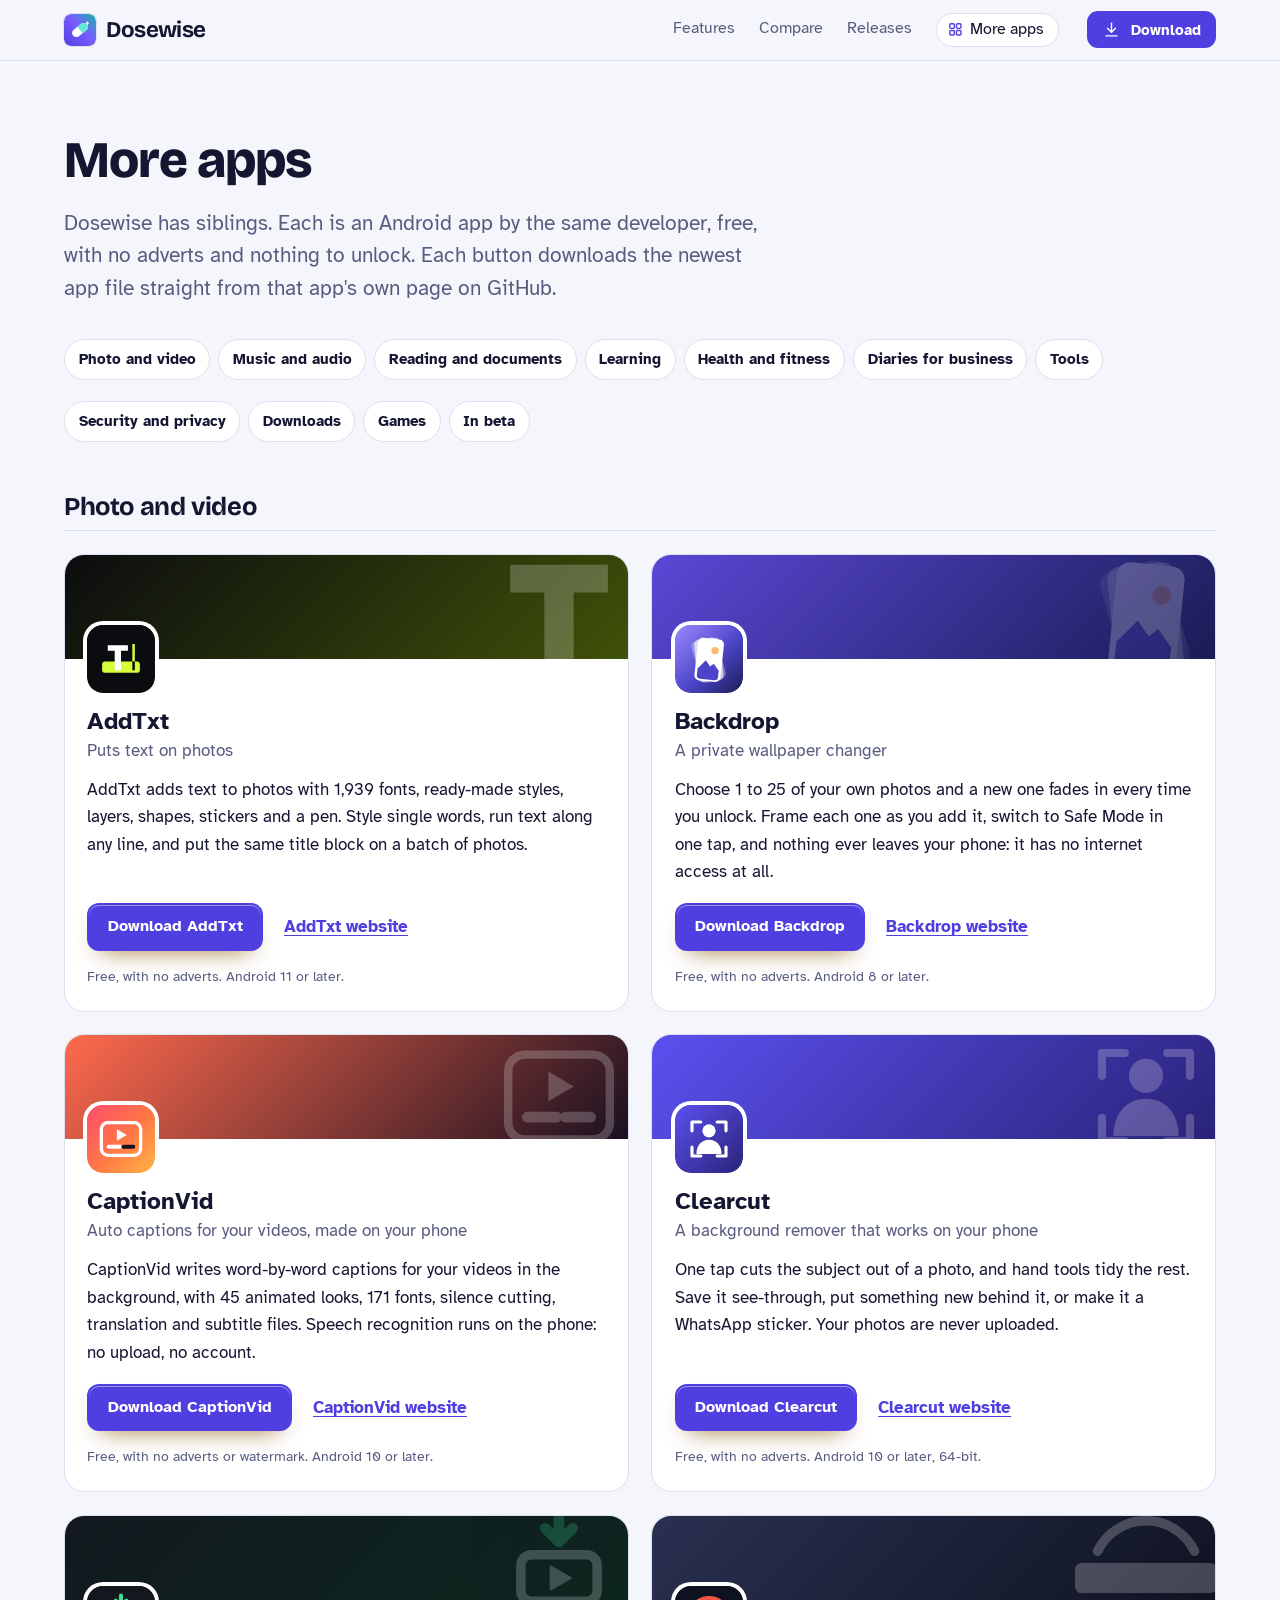
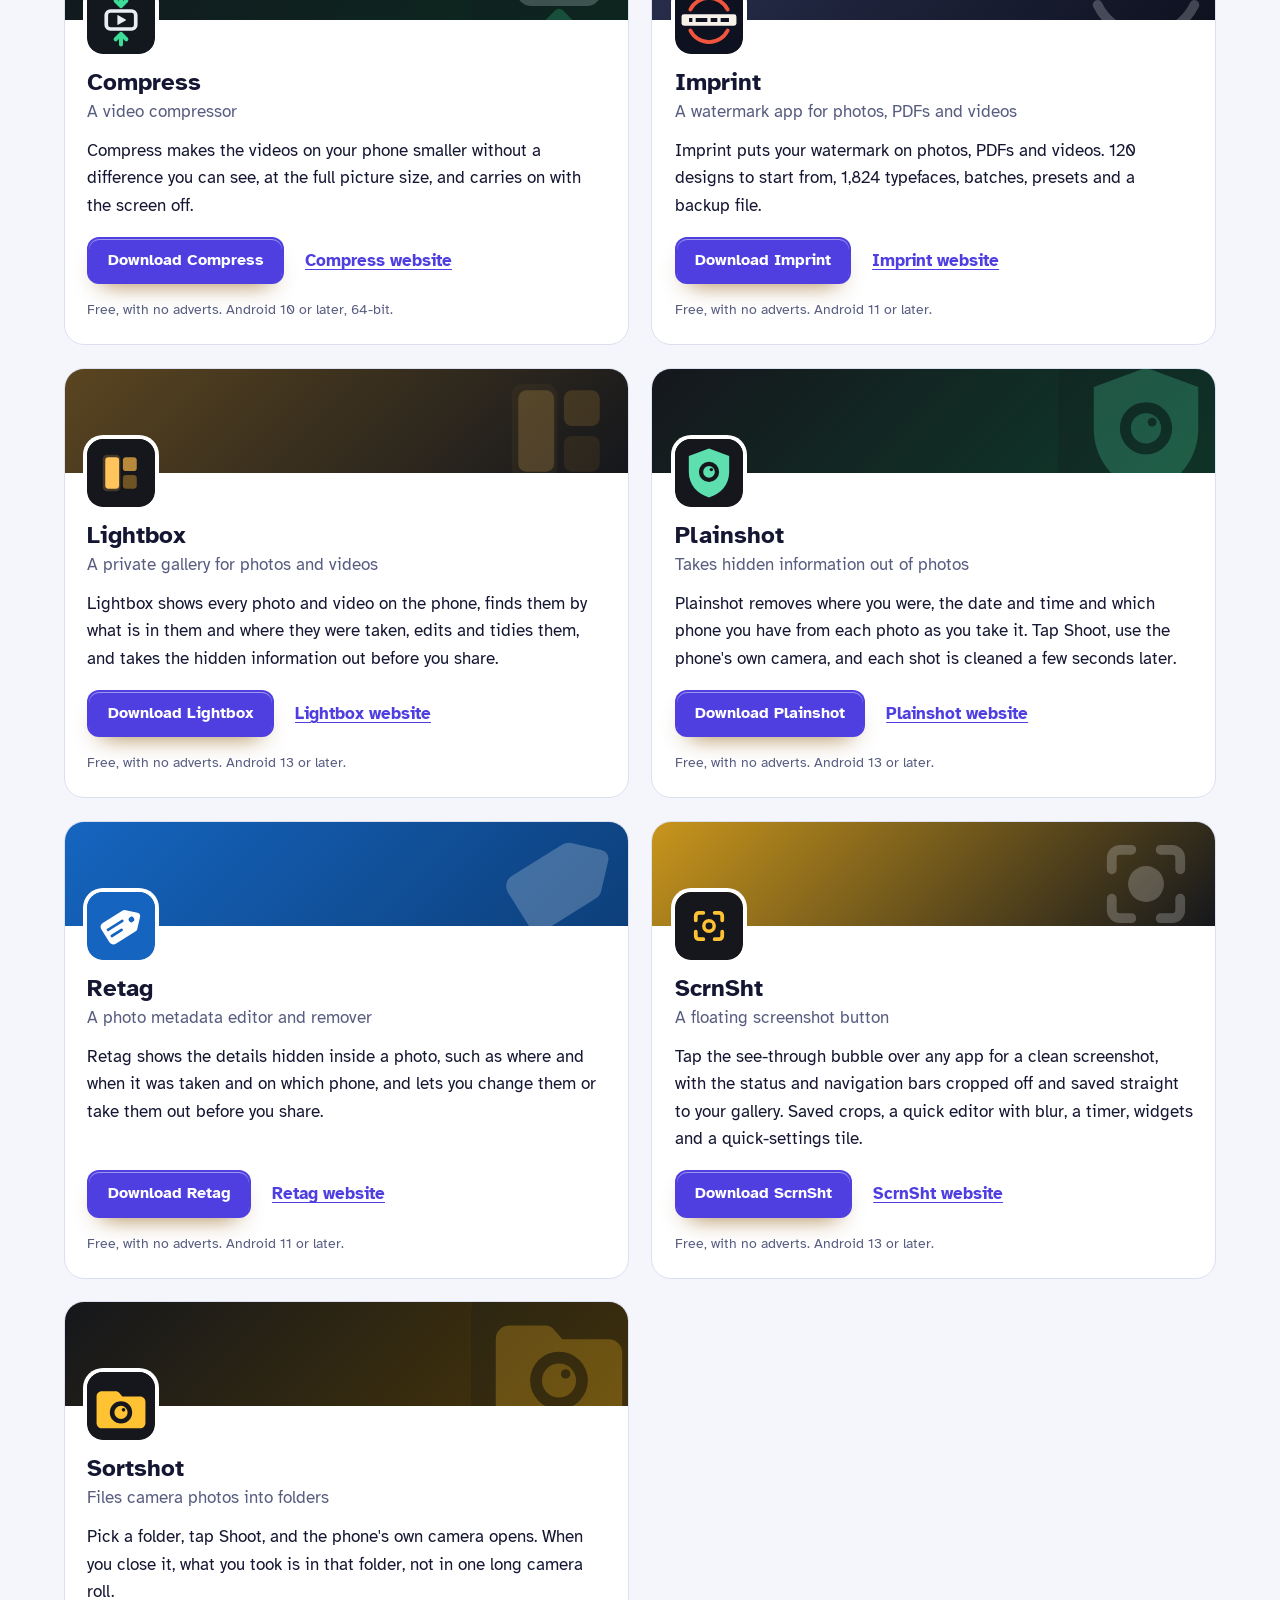
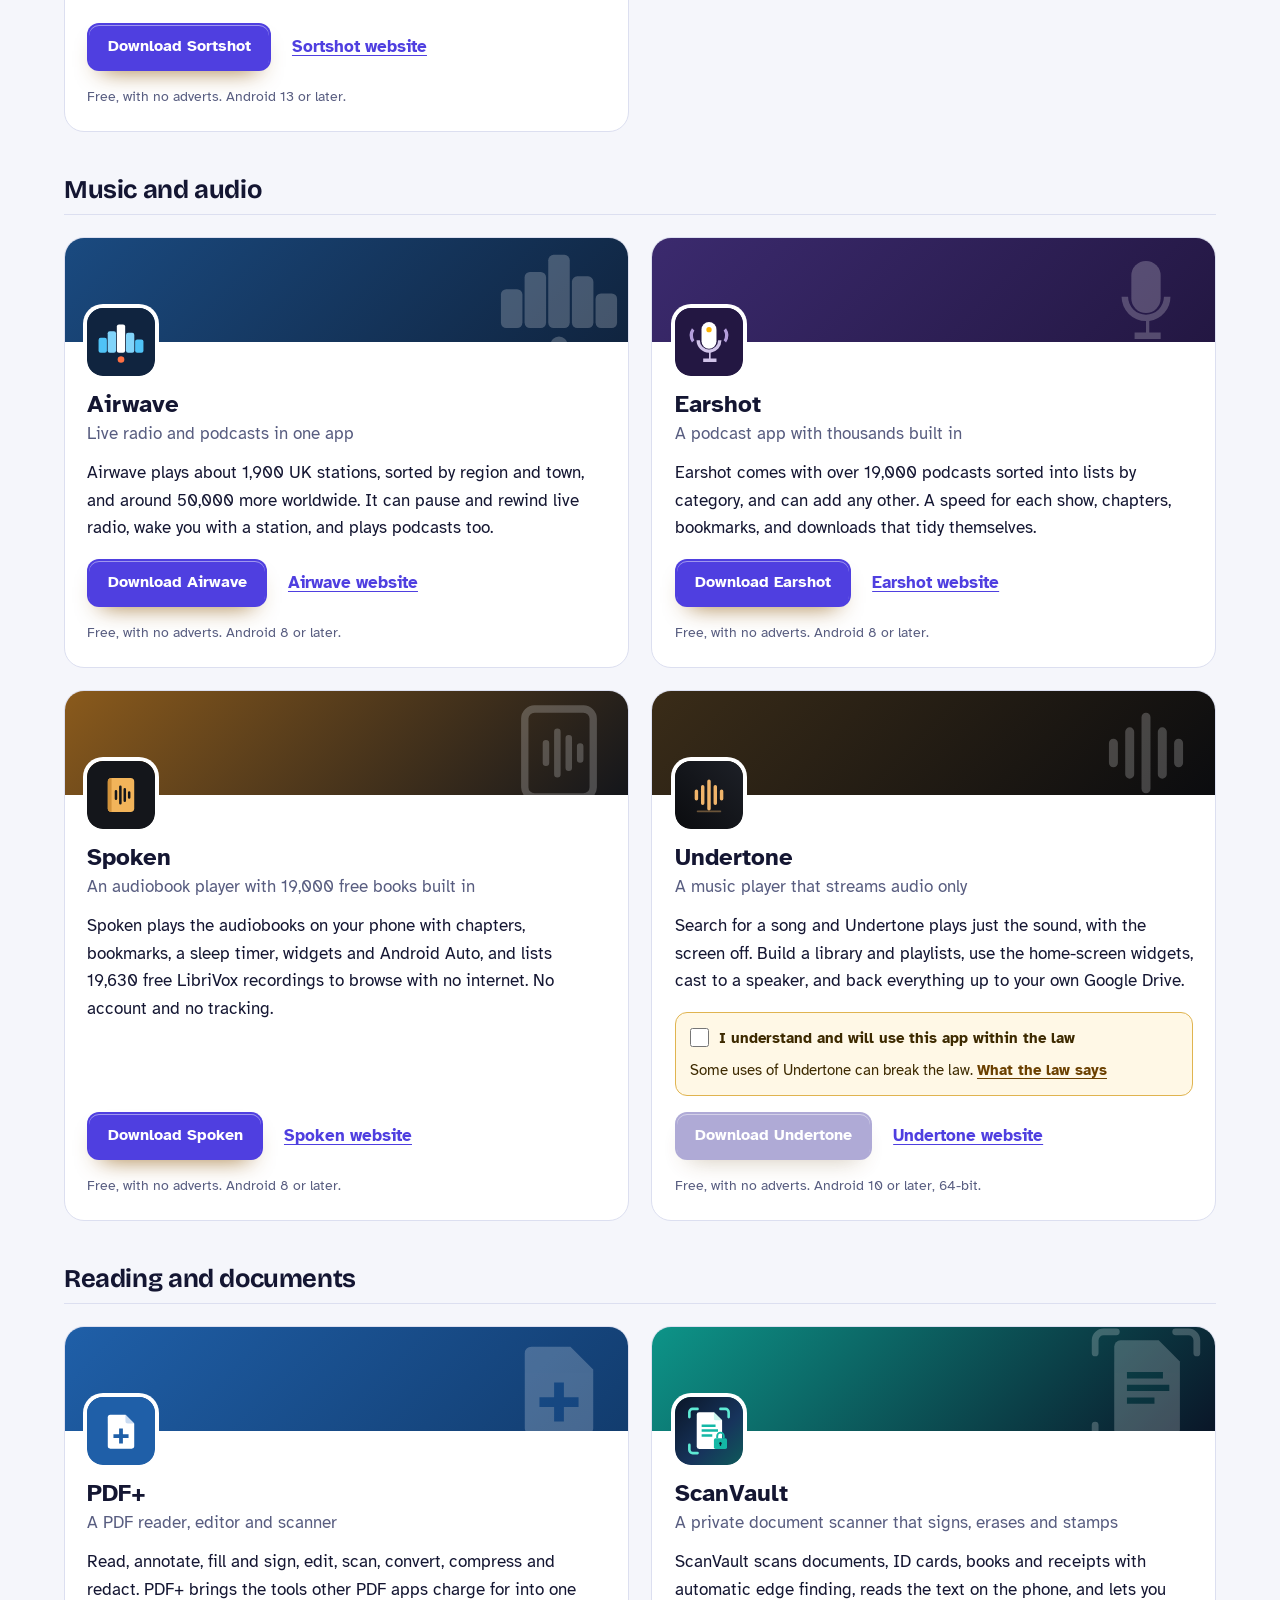
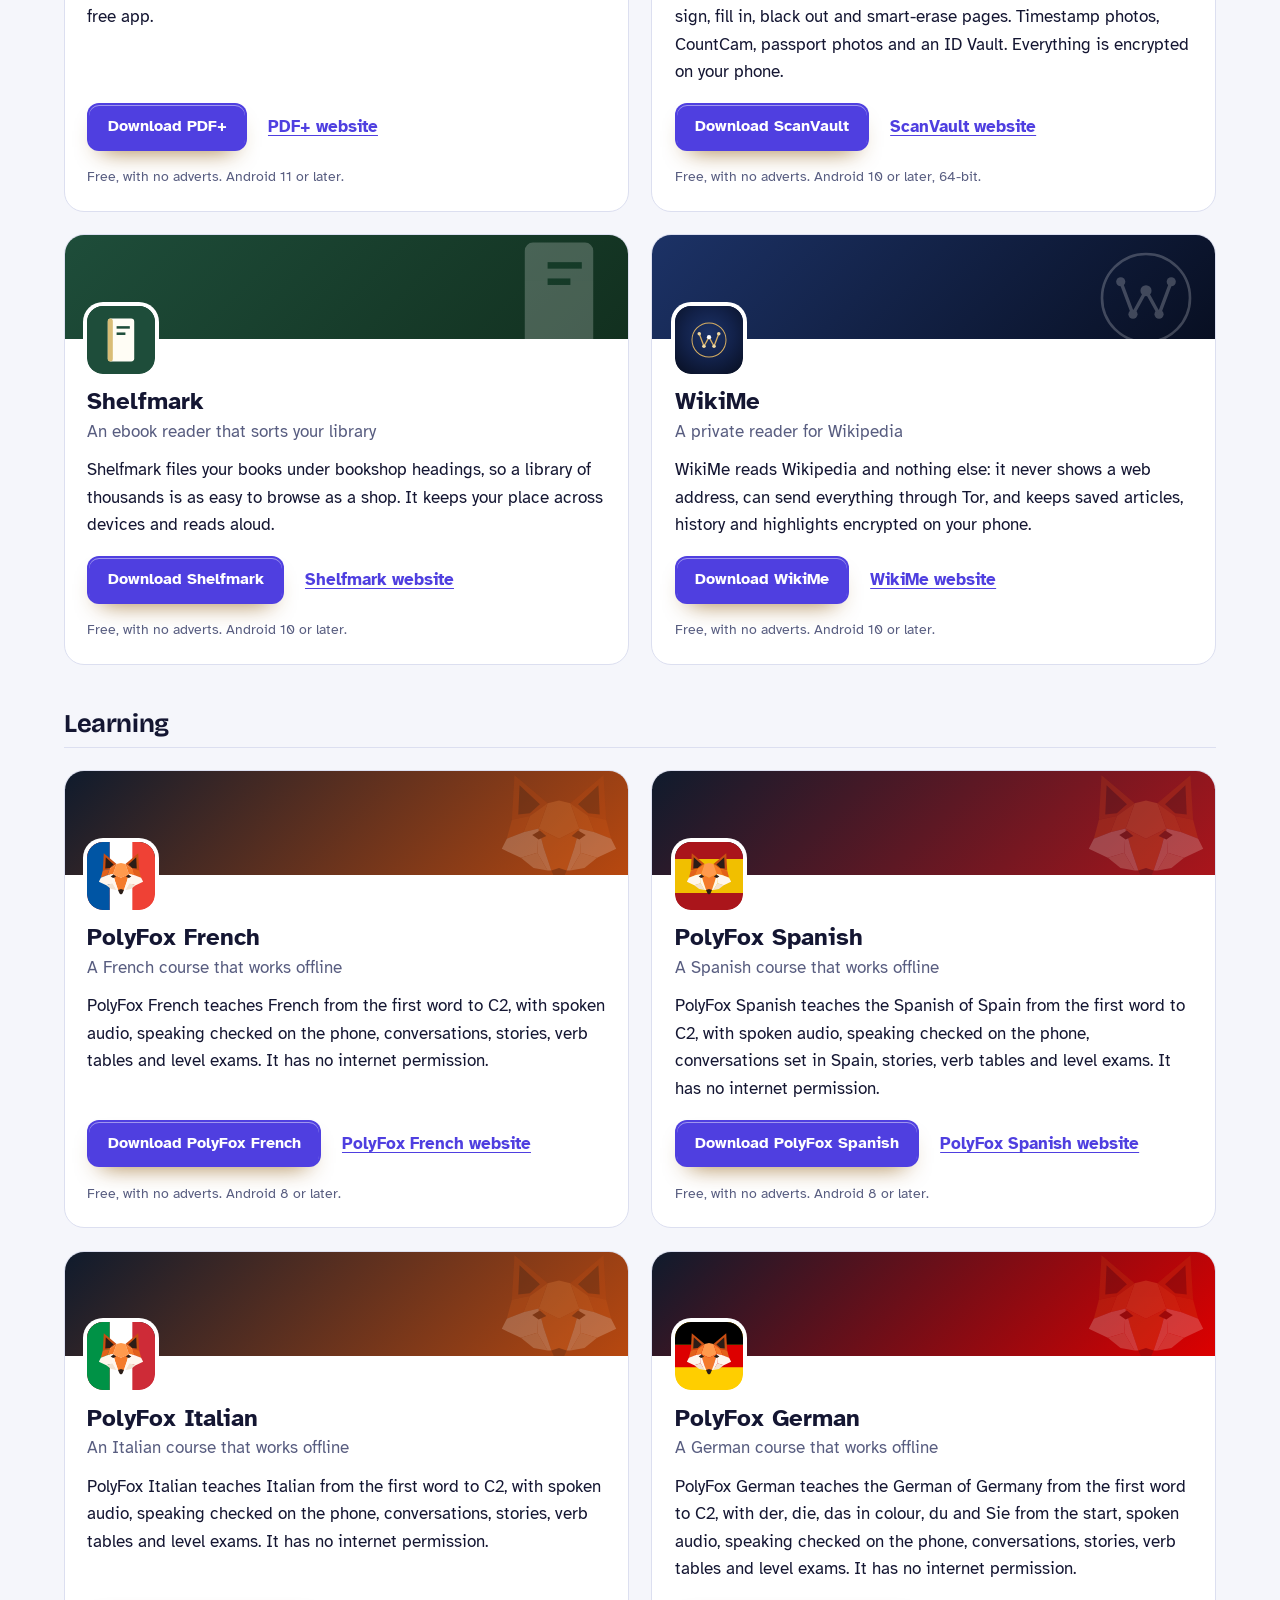
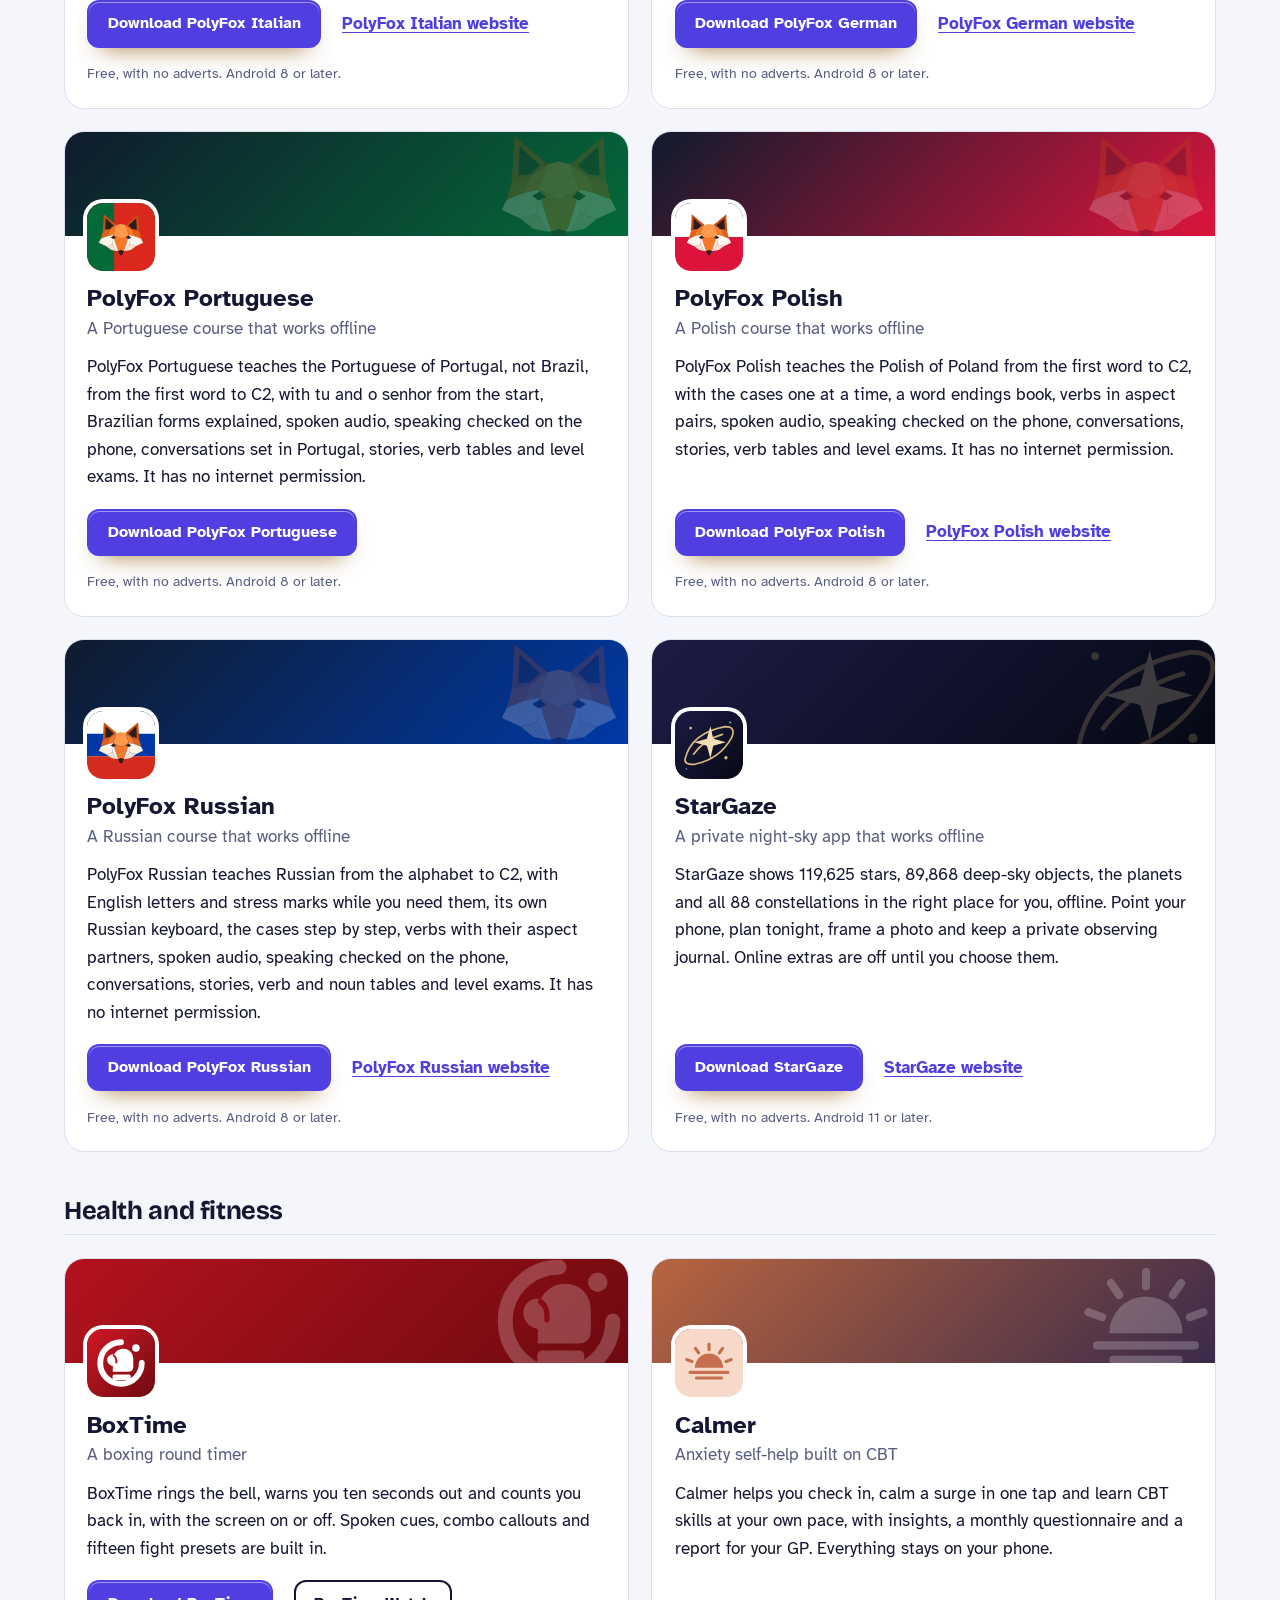
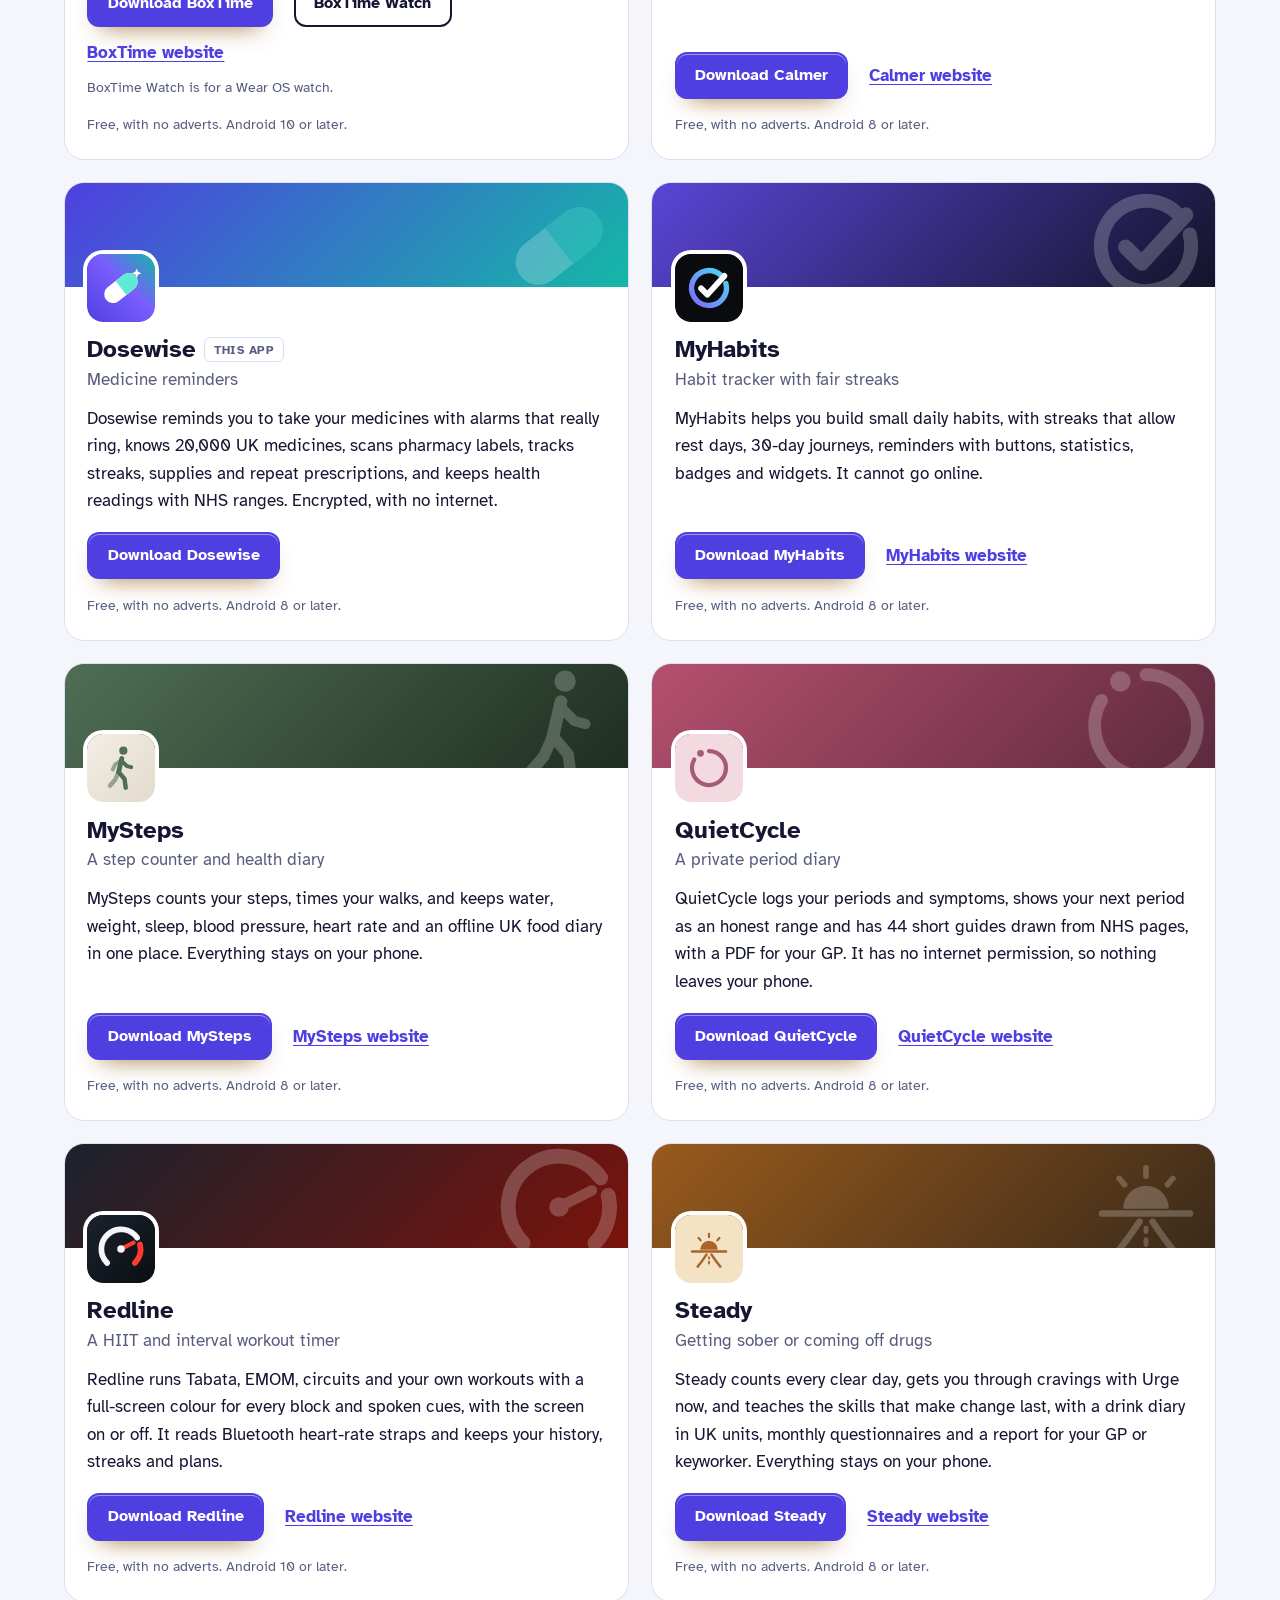
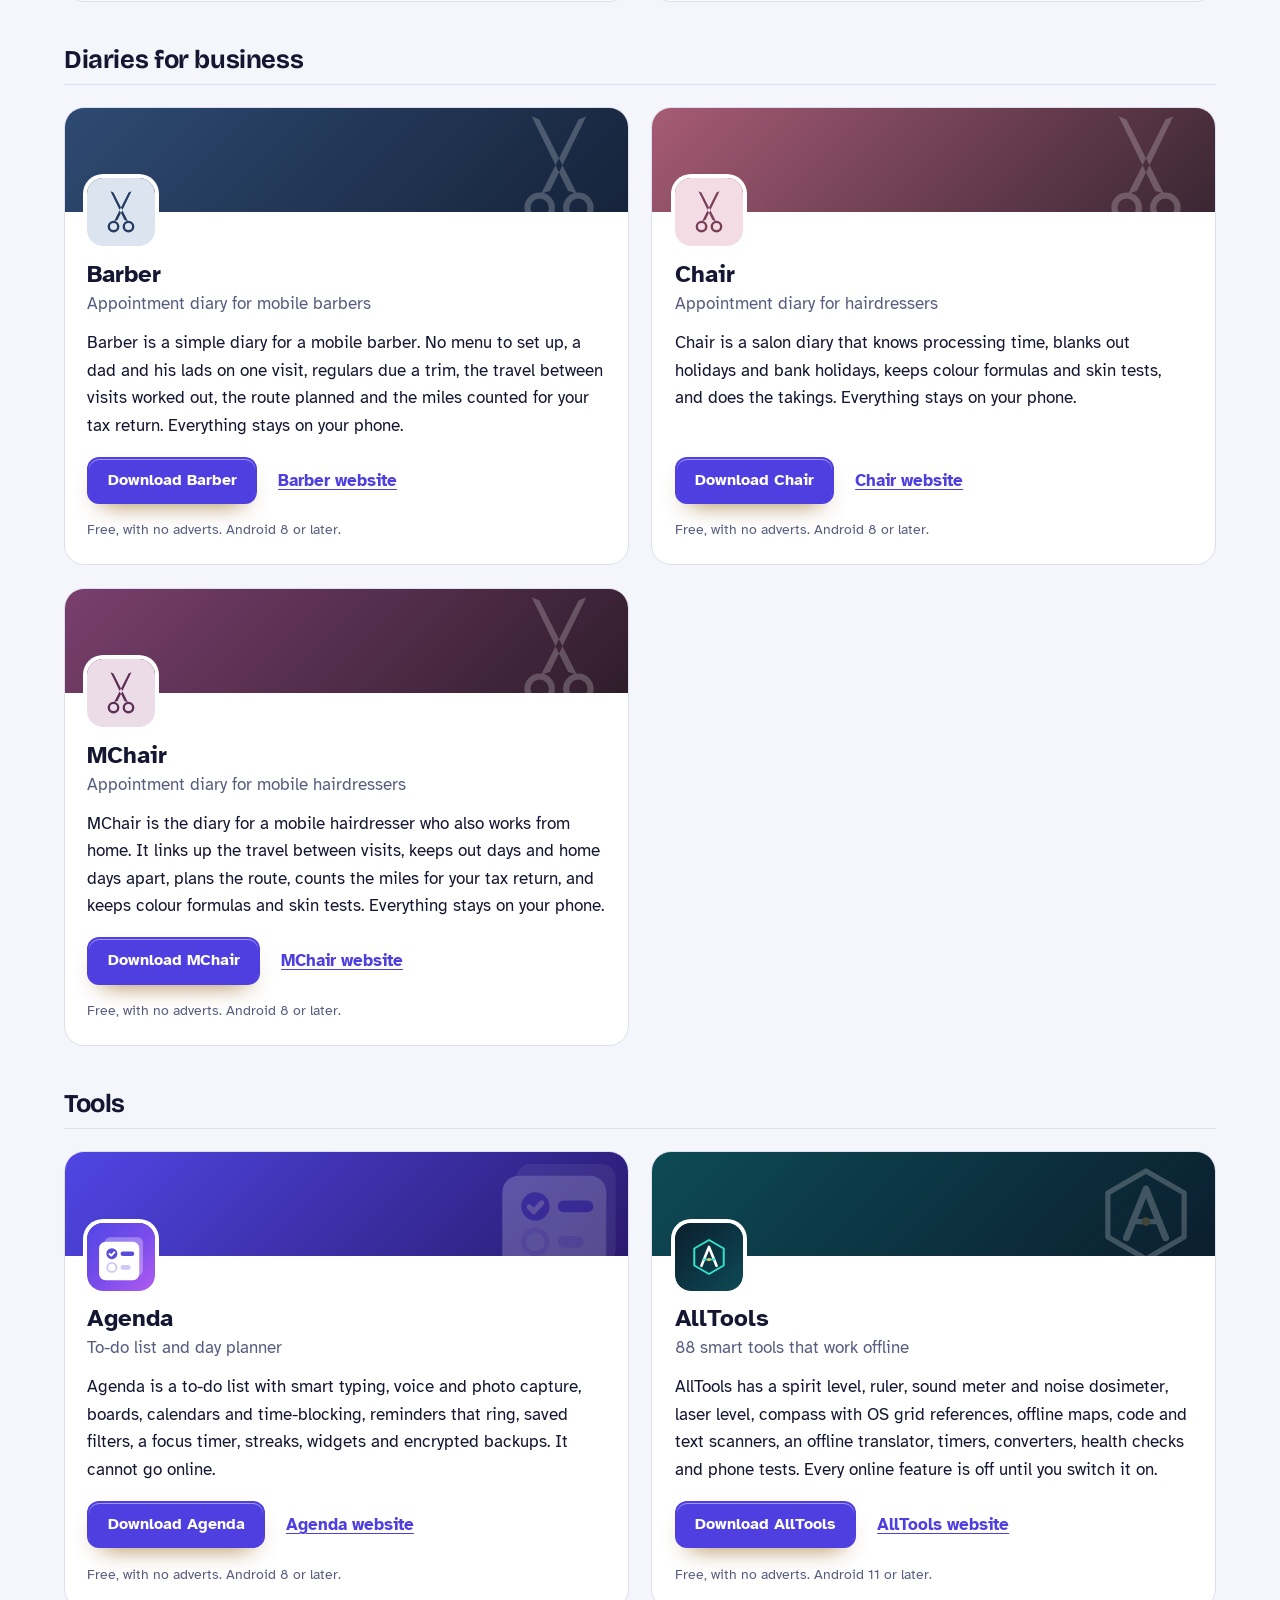
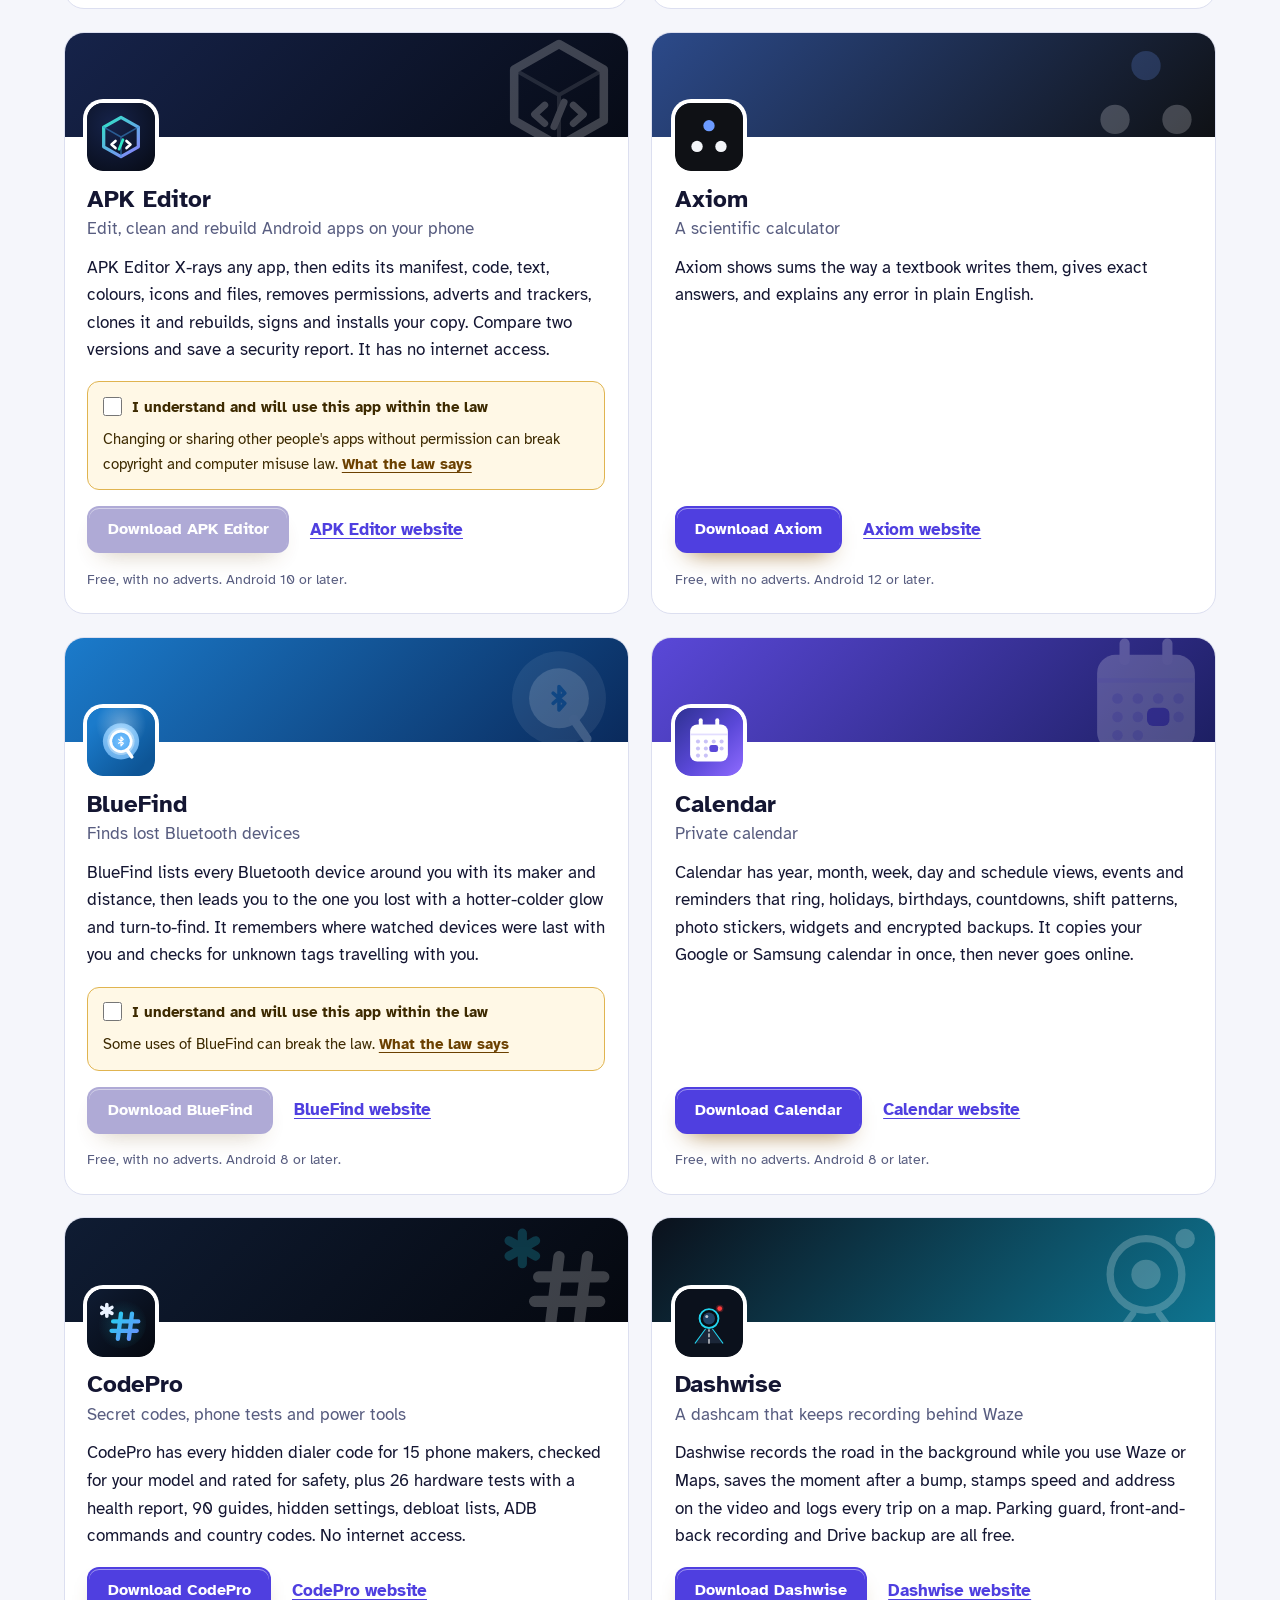
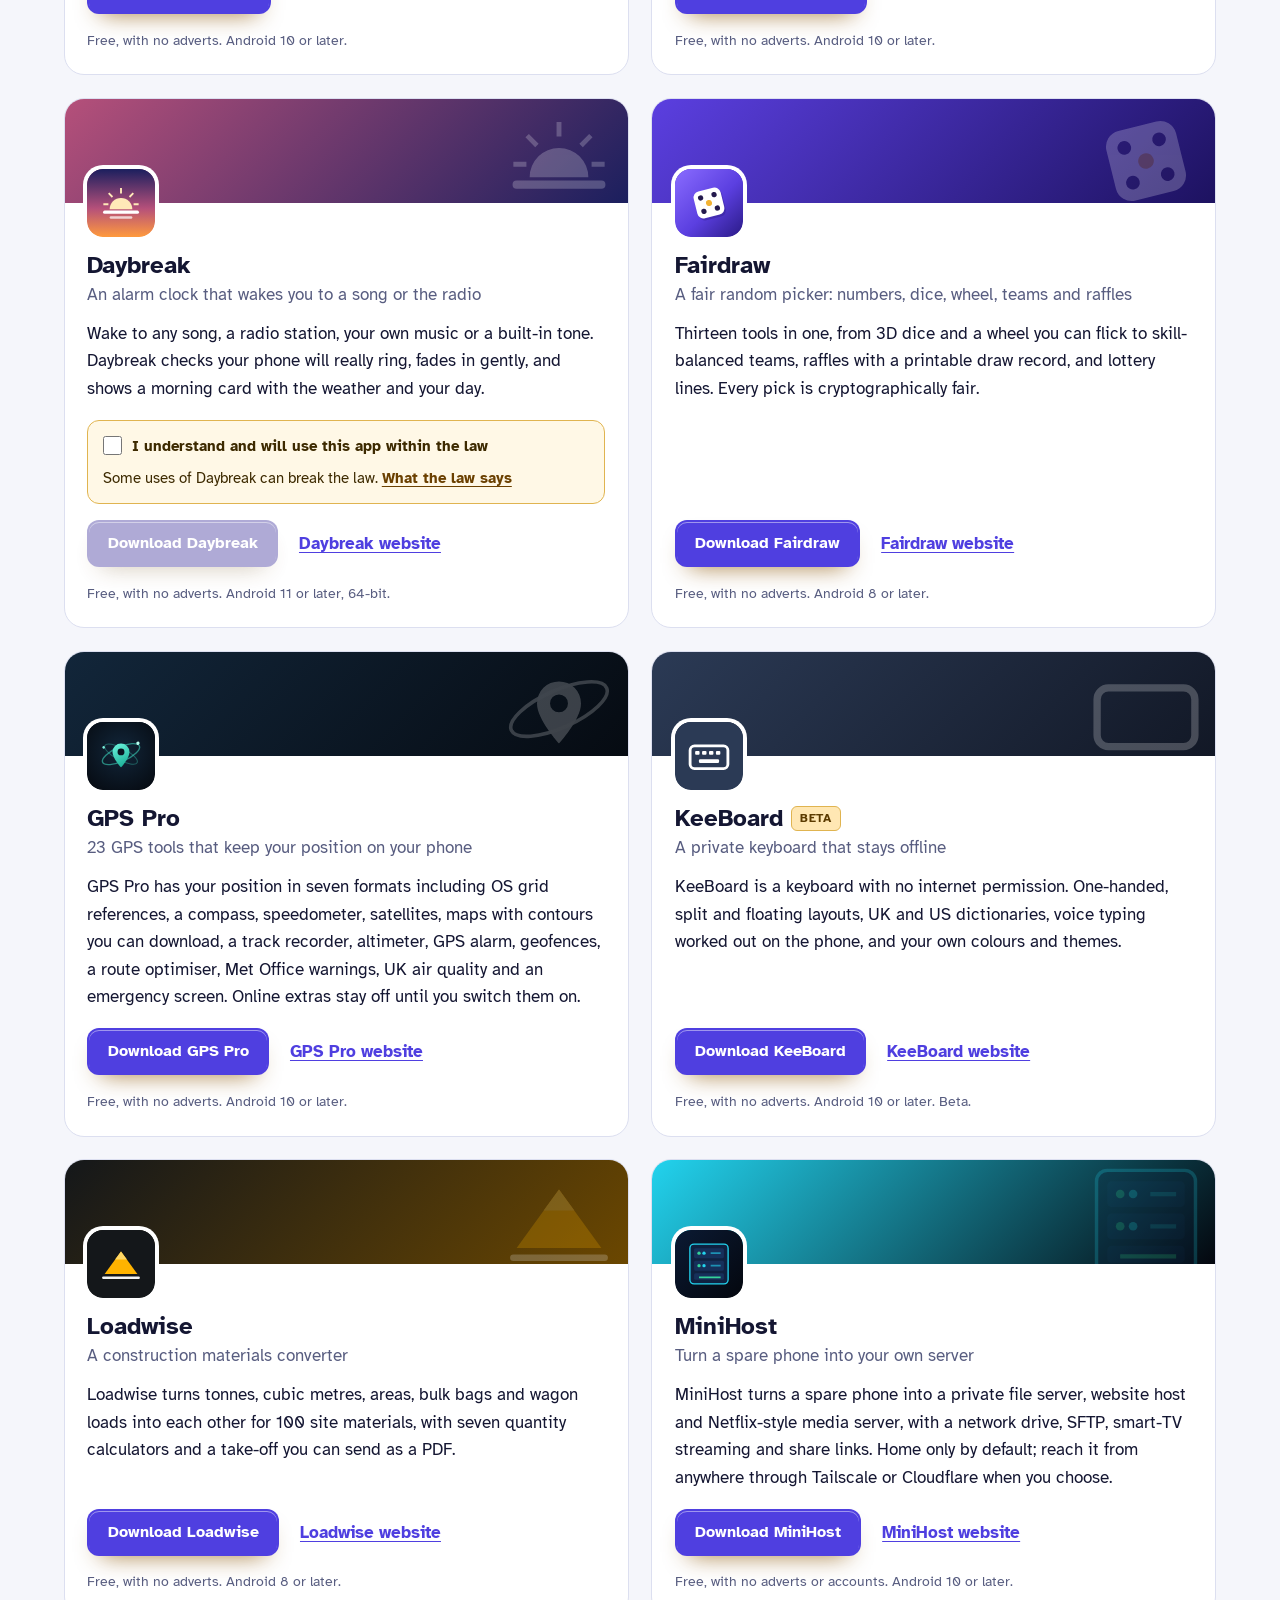
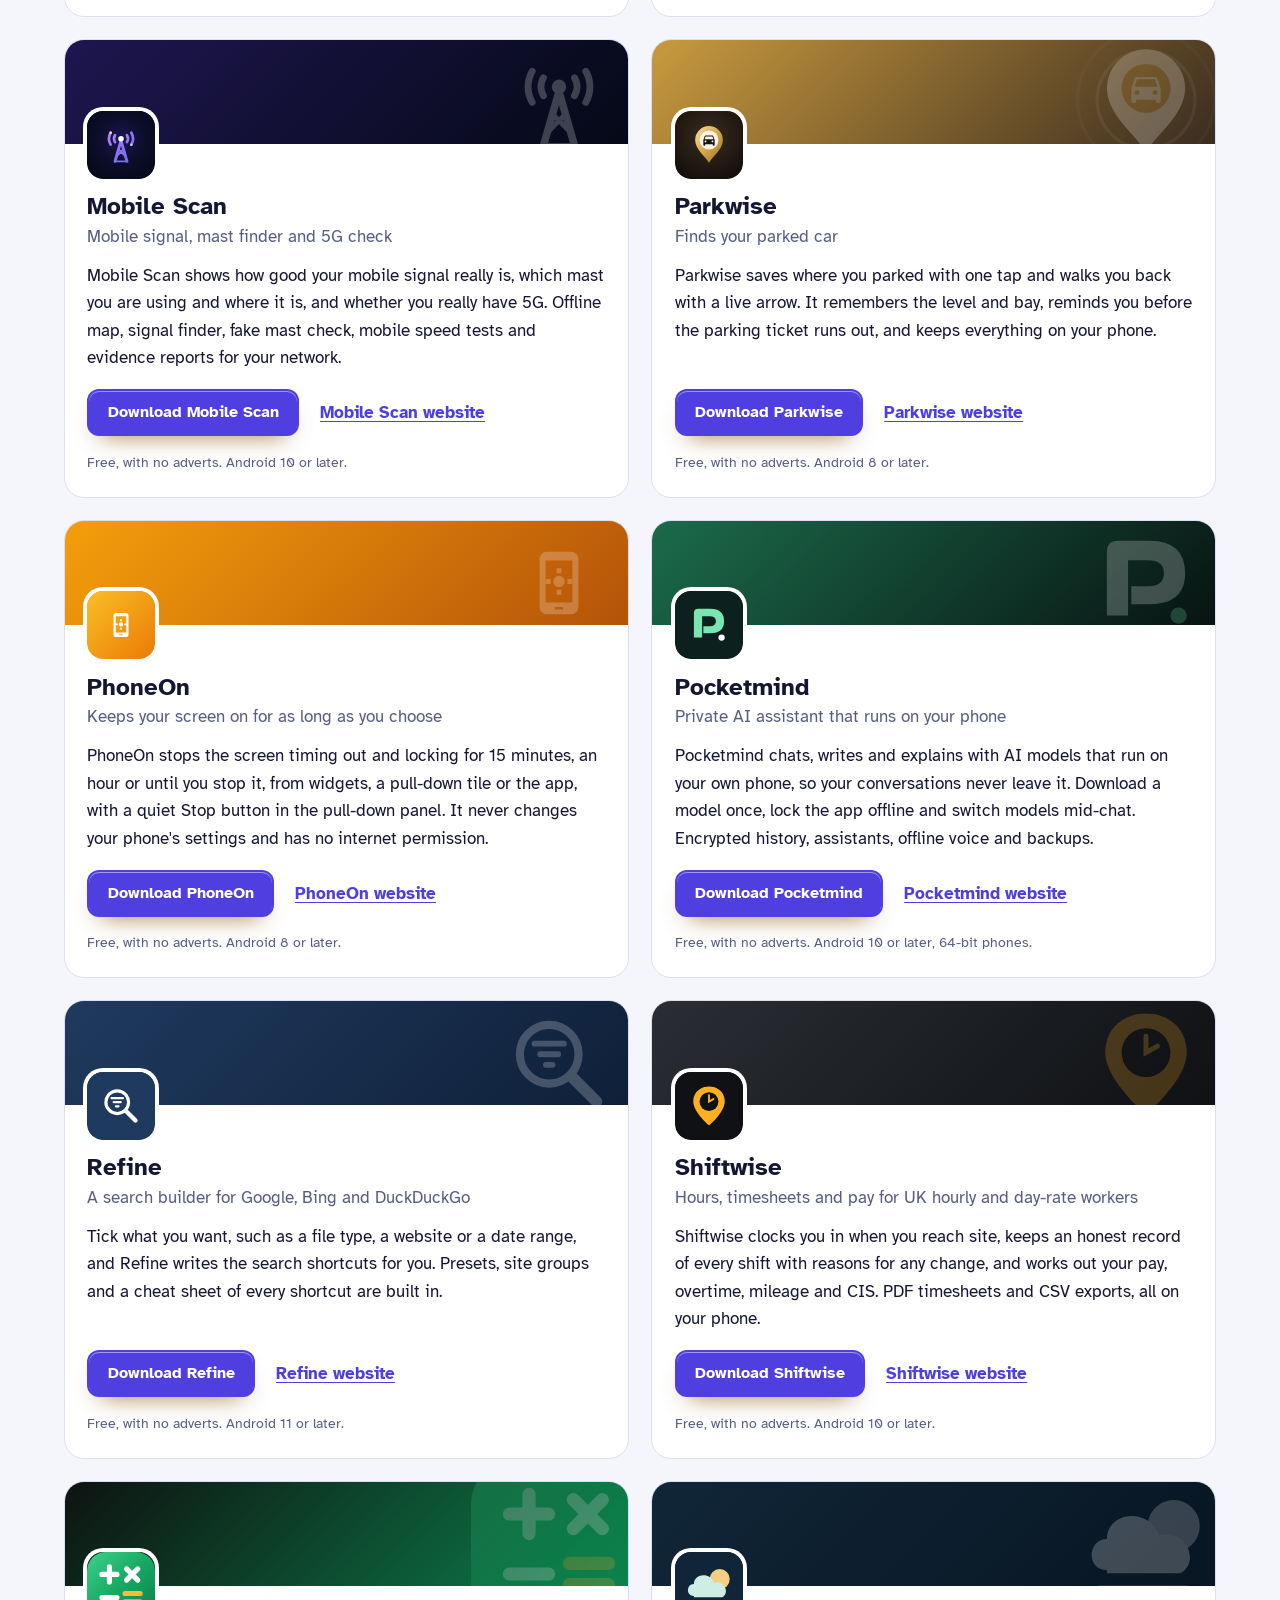
==== commit 929effd5: "More apps: add APK Editor" ====
--- a/more-apps.html
+++ b/more-apps.html
@@ -4,7 +4,7 @@
 <meta charset="utf-8">
 <meta name="viewport" content="width=device-width, initial-scale=1">
 <title>More apps from the maker of Dosewise</title>
-<meta name="description" content="All 94 free Android apps from the maker of Dosewise, in one list by category, each with its download and a link to its website.">
+<meta name="description" content="All 95 free Android apps from the maker of Dosewise, in one list by category, each with its download and a link to its website.">
 <meta name="author" content="Jonathan Jackson">
 <link rel="canonical" href="https://customgpter.github.io/dosewise/more-apps.html">
 <meta name="theme-color" content="#f5f6fb" media="(prefers-color-scheme: light)">
@@ -12,7 +12,7 @@
 <meta property="og:type" content="website">
 <meta property="og:site_name" content="Dosewise">
 <meta property="og:title" content="More apps from the maker of Dosewise">
-<meta property="og:description" content="All 94 free Android apps from the maker of Dosewise, in one list by category, each with its download and a link to its website.">
+<meta property="og:description" content="All 95 free Android apps from the maker of Dosewise, in one list by category, each with its download and a link to its website.">
 <meta property="og:url" content="https://customgpter.github.io/dosewise/more-apps.html">
 <meta property="og:image" content="https://customgpter.github.io/dosewise/assets/og.png">
 <meta property="og:image:width" content="1200">
@@ -26,7 +26,7 @@
 <link rel="preload" href="./assets/fonts/atkinson-hyperlegible-latin-400-normal.woff2" as="font" type="font/woff2" crossorigin>
 <link rel="stylesheet" href="./assets/site.css?v=1">
 <link rel="stylesheet" href="./assets/house.css?v=1">
-<script type="application/ld+json">{"@context":"https://schema.org","@type":"ItemList","name":"Apps from the maker of Dosewise","url":"https://customgpter.github.io/dosewise/more-apps.html","itemListElement":[{"@type":"ListItem","position":1,"name":"AddTxt","url":"https://customgpter.github.io/addtxt/"},{"@type":"ListItem","position":2,"name":"Backdrop","url":"https://customgpter.github.io/backdrop/"},{"@type":"ListItem","position":3,"name":"CaptionVid","url":"https://customgpter.github.io/captionvid/"},{"@type":"ListItem","position":4,"name":"Clearcut","url":"https://customgpter.github.io/clearcut/"},{"@type":"ListItem","position":5,"name":"Compress","url":"https://customgpter.github.io/compress/"},{"@type":"ListItem","position":6,"name":"Imprint","url":"https://customgpter.github.io/imprint/"},{"@type":"ListItem","position":7,"name":"Lightbox","url":"https://customgpter.github.io/lightbox/"},{"@type":"ListItem","position":8,"name":"Plainshot","url":"https://customgpter.github.io/plainshot/"},{"@type":"ListItem","position":9,"name":"Retag","url":"https://customgpter.github.io/retag/"},{"@type":"ListItem","position":10,"name":"ScrnSht","url":"https://customgpter.github.io/scrnsht/"},{"@type":"ListItem","position":11,"name":"Sortshot","url":"https://customgpter.github.io/sortshot/"},{"@type":"ListItem","position":12,"name":"Airwave","url":"https://customgpter.github.io/airwave/"},{"@type":"ListItem","position":13,"name":"Earshot","url":"https://customgpter.github.io/earshot/"},{"@type":"ListItem","position":14,"name":"Spoken","url":"https://customgpter.github.io/spoken/"},{"@type":"ListItem","position":15,"name":"Undertone","url":"https://customgpter.github.io/undertone/"},{"@type":"ListItem","position":16,"name":"PDF+","url":"https://customgpter.github.io/pdfplus/"},{"@type":"ListItem","position":17,"name":"ScanVault","url":"https://customgpter.github.io/scanvault/"},{"@type":"ListItem","position":18,"name":"Shelfmark","url":"https://customgpter.github.io/shelfmark/"},{"@type":"ListItem","position":19,"name":"WikiMe","url":"https://customgpter.github.io/wikime/"},{"@type":"ListItem","position":20,"name":"PolyFox French","url":"https://customgpter.github.io/polyfox/"},{"@type":"ListItem","position":21,"name":"PolyFox German","url":"https://customgpter.github.io/polyfox-german/"},{"@type":"ListItem","position":22,"name":"PolyFox Polish","url":"https://customgpter.github.io/polyfox-polish/"},{"@type":"ListItem","position":23,"name":"PolyFox Russian","url":"https://customgpter.github.io/polyfox-russian/"},{"@type":"ListItem","position":24,"name":"StarGaze","url":"https://customgpter.github.io/stargaze/"},{"@type":"ListItem","position":25,"name":"BoxTime","url":"https://customgpter.github.io/boxtime/"},{"@type":"ListItem","position":26,"name":"Calmer","url":"https://customgpter.github.io/calmer/"},{"@type":"ListItem","position":27,"name":"Dosewise","url":"https://customgpter.github.io/dosewise/"},{"@type":"ListItem","position":28,"name":"MyHabits","url":"https://customgpter.github.io/myhabits/"},{"@type":"ListItem","position":29,"name":"MySteps","url":"https://customgpter.github.io/mysteps/"},{"@type":"ListItem","position":30,"name":"QuietCycle","url":"https://customgpter.github.io/quietcycle/"},{"@type":"ListItem","position":31,"name":"Redline","url":"https://customgpter.github.io/redline/"},{"@type":"ListItem","position":32,"name":"Steady","url":"https://customgpter.github.io/steady/"},{"@type":"ListItem","position":33,"name":"Barber","url":"https://customgpter.github.io/barber/"},{"@type":"ListItem","position":34,"name":"Chair","url":"https://customgpter.github.io/chair/"},{"@type":"ListItem","position":35,"name":"MChair","url":"https://customgpter.github.io/mchair/"},{"@type":"ListItem","position":36,"name":"Agenda","url":"https://customgpter.github.io/agenda/"},{"@type":"ListItem","position":37,"name":"AllTools","url":"https://customgpter.github.io/alltools/"},{"@type":"ListItem","position":38,"name":"Axiom","url":"https://customgpter.github.io/axiom/"},{"@type":"ListItem","position":39,"name":"BlueFind","url":"https://customgpter.github.io/bluefind/"},{"@type":"ListItem","position":40,"name":"Calendar","url":"https://customgpter.github.io/calendar/"},{"@type":"ListItem","position":41,"name":"CodePro","url":"https://customgpter.github.io/codepro/"},{"@type":"ListItem","position":42,"name":"Dashwise","url":"https://customgpter.github.io/dashwise/"},{"@type":"ListItem","position":43,"name":"Daybreak","url":"https://customgpter.github.io/daybreak/"},{"@type":"ListItem","position":44,"name":"Fairdraw","url":"https://customgpter.github.io/fairdraw/"},{"@type":"ListItem","position":45,"name":"GPS Pro","url":"https://customgpter.github.io/gpspro/"},{"@type":"ListItem","position":46,"name":"KeeBoard","url":"https://customgpter.github.io/keeboard/"},{"@type":"ListItem","position":47,"name":"Loadwise","url":"https://customgpter.github.io/loadwise/"},{"@type":"ListItem","position":48,"name":"MiniHost","url":"https://customgpter.github.io/minihost/"},{"@type":"ListItem","position":49,"name":"Mobile Scan","url":"https://customgpter.github.io/mobilescan/"},{"@type":"ListItem","position":50,"name":"Parkwise","url":"https://customgpter.github.io/parkwise/"},{"@type":"ListItem","position":51,"name":"Pocketmind","url":"https://customgpter.github.io/pocketmind/"},{"@type":"ListItem","position":52,"name":"Refine","url":"https://customgpter.github.io/refine/"},{"@type":"ListItem","position":53,"name":"Shiftwise","url":"https://customgpter.github.io/shiftwise/"},{"@type":"ListItem","position":54,"name":"SimpleCalc","url":"https://customgpter.github.io/simplecalc/"},{"@type":"ListItem","position":55,"name":"Skyline","url":"https://customgpter.github.io/skyline/"},{"@type":"ListItem","position":56,"name":"Slipway","url":"https://customgpter.github.io/slipway/"},{"@type":"ListItem","position":57,"name":"Tagger","url":"https://customgpter.github.io/tagger/"},{"@type":"ListItem","position":58,"name":"TotalClean","url":"https://customgpter.github.io/totalclean/"},{"@type":"ListItem","position":59,"name":"TVLink","url":"https://customgpter.github.io/tvlink/"},{"@type":"ListItem","position":60,"name":"Unbox","url":"https://customgpter.github.io/unbox/"},{"@type":"ListItem","position":61,"name":"WhatsKeep","url":"https://customgpter.github.io/whatskeep/"},{"@type":"ListItem","position":62,"name":"WiFi Scan","url":"https://customgpter.github.io/wifiscan/"},{"@type":"ListItem","position":63,"name":"Auditly","url":"https://customgpter.github.io/auditly/"},{"@type":"ListItem","position":64,"name":"Backchannel","url":"https://customgpter.github.io/backchannel/"},{"@type":"ListItem","position":65,"name":"ENotes","url":"https://customgpter.github.io/enotes/"},{"@type":"ListItem","position":66,"name":"FindMe","url":"https://customgpter.github.io/findme/"},{"@type":"ListItem","position":67,"name":"iLock","url":"https://customgpter.github.io/ilock/"},{"@type":"ListItem","position":68,"name":"ImSafe","url":"https://customgpter.github.io/imsafe/"},{"@type":"ListItem","position":69,"name":"IShred","url":"https://customgpter.github.io/ishred/"},{"@type":"ListItem","position":70,"name":"LockBox","url":"https://customgpter.github.io/lockbox/"},{"@type":"ListItem","position":71,"name":"PassVault","url":"https://customgpter.github.io/passvault/"},{"@type":"ListItem","position":72,"name":"SpyFind","url":"https://customgpter.github.io/spyfind/"},{"@type":"ListItem","position":73,"name":"TextWipe","url":"https://customgpter.github.io/textwipe/"},{"@type":"ListItem","position":74,"name":"Tracewire","url":"https://customgpter.github.io/tracewire/"},{"@type":"ListItem","position":75,"name":"Vigil","url":"https://customgpter.github.io/vigil/"},{"@type":"ListItem","position":76,"name":"Grab","url":"https://customgpter.github.io/grab/"},{"@type":"ListItem","position":77,"name":"Swarm","url":"https://customgpter.github.io/swarm/"},{"@type":"ListItem","position":78,"name":"Plane Games","url":"https://customgpter.github.io/plane-games/"},{"@type":"ListItem","position":79,"name":"Ninefold","url":"https://customgpter.github.io/ninefold/"},{"@type":"ListItem","position":80,"name":"Cubewise","url":"https://customgpter.github.io/cubewise/"},{"@type":"ListItem","position":81,"name":"Tilewise","url":"https://customgpter.github.io/tilewise/"},{"@type":"ListItem","position":82,"name":"Letterwise","url":"https://customgpter.github.io/letterwise/"},{"@type":"ListItem","position":83,"name":"Kingside","url":"https://customgpter.github.io/kingside/"},{"@type":"ListItem","position":84,"name":"Deckhand","url":"https://customgpter.github.io/deckhand/"},{"@type":"ListItem","position":85,"name":"SNESForge","url":"https://customgpter.github.io/snesforge/"},{"@type":"ListItem","position":86,"name":"Fame Boy","url":"https://customgpter.github.io/fameboy/"},{"@type":"ListItem","position":87,"name":"PSPPro","url":"https://customgpter.github.io/psppro/"},{"@type":"ListItem","position":88,"name":"MegaGen","url":"https://customgpter.github.io/megagen/"},{"@type":"ListItem","position":89,"name":"QVR","url":"https://customgpter.github.io/qvr/"},{"@type":"ListItem","position":90,"name":"QVR Watch","url":"https://customgpter.github.io/qvr-watch/"},{"@type":"ListItem","position":91,"name":"QVRLite","url":"https://customgpter.github.io/qvrlite/"},{"@type":"ListItem","position":92,"name":"Onionz","url":"https://customgpter.github.io/onionz/"},{"@type":"ListItem","position":93,"name":"OnionzWeb","url":"https://customgpter.github.io/onionzweb/"}]}</script>
+<script type="application/ld+json">{"@context":"https://schema.org","@type":"ItemList","name":"Apps from the maker of Dosewise","url":"https://customgpter.github.io/dosewise/more-apps.html","itemListElement":[{"@type":"ListItem","position":1,"name":"AddTxt","url":"https://customgpter.github.io/addtxt/"},{"@type":"ListItem","position":2,"name":"Backdrop","url":"https://customgpter.github.io/backdrop/"},{"@type":"ListItem","position":3,"name":"CaptionVid","url":"https://customgpter.github.io/captionvid/"},{"@type":"ListItem","position":4,"name":"Clearcut","url":"https://customgpter.github.io/clearcut/"},{"@type":"ListItem","position":5,"name":"Compress","url":"https://customgpter.github.io/compress/"},{"@type":"ListItem","position":6,"name":"Imprint","url":"https://customgpter.github.io/imprint/"},{"@type":"ListItem","position":7,"name":"Lightbox","url":"https://customgpter.github.io/lightbox/"},{"@type":"ListItem","position":8,"name":"Plainshot","url":"https://customgpter.github.io/plainshot/"},{"@type":"ListItem","position":9,"name":"Retag","url":"https://customgpter.github.io/retag/"},{"@type":"ListItem","position":10,"name":"ScrnSht","url":"https://customgpter.github.io/scrnsht/"},{"@type":"ListItem","position":11,"name":"Sortshot","url":"https://customgpter.github.io/sortshot/"},{"@type":"ListItem","position":12,"name":"Airwave","url":"https://customgpter.github.io/airwave/"},{"@type":"ListItem","position":13,"name":"Earshot","url":"https://customgpter.github.io/earshot/"},{"@type":"ListItem","position":14,"name":"Spoken","url":"https://customgpter.github.io/spoken/"},{"@type":"ListItem","position":15,"name":"Undertone","url":"https://customgpter.github.io/undertone/"},{"@type":"ListItem","position":16,"name":"PDF+","url":"https://customgpter.github.io/pdfplus/"},{"@type":"ListItem","position":17,"name":"ScanVault","url":"https://customgpter.github.io/scanvault/"},{"@type":"ListItem","position":18,"name":"Shelfmark","url":"https://customgpter.github.io/shelfmark/"},{"@type":"ListItem","position":19,"name":"WikiMe","url":"https://customgpter.github.io/wikime/"},{"@type":"ListItem","position":20,"name":"PolyFox French","url":"https://customgpter.github.io/polyfox/"},{"@type":"ListItem","position":21,"name":"PolyFox German","url":"https://customgpter.github.io/polyfox-german/"},{"@type":"ListItem","position":22,"name":"PolyFox Polish","url":"https://customgpter.github.io/polyfox-polish/"},{"@type":"ListItem","position":23,"name":"PolyFox Russian","url":"https://customgpter.github.io/polyfox-russian/"},{"@type":"ListItem","position":24,"name":"StarGaze","url":"https://customgpter.github.io/stargaze/"},{"@type":"ListItem","position":25,"name":"BoxTime","url":"https://customgpter.github.io/boxtime/"},{"@type":"ListItem","position":26,"name":"Calmer","url":"https://customgpter.github.io/calmer/"},{"@type":"ListItem","position":27,"name":"Dosewise","url":"https://customgpter.github.io/dosewise/"},{"@type":"ListItem","position":28,"name":"MyHabits","url":"https://customgpter.github.io/myhabits/"},{"@type":"ListItem","position":29,"name":"MySteps","url":"https://customgpter.github.io/mysteps/"},{"@type":"ListItem","position":30,"name":"QuietCycle","url":"https://customgpter.github.io/quietcycle/"},{"@type":"ListItem","position":31,"name":"Redline","url":"https://customgpter.github.io/redline/"},{"@type":"ListItem","position":32,"name":"Steady","url":"https://customgpter.github.io/steady/"},{"@type":"ListItem","position":33,"name":"Barber","url":"https://customgpter.github.io/barber/"},{"@type":"ListItem","position":34,"name":"Chair","url":"https://customgpter.github.io/chair/"},{"@type":"ListItem","position":35,"name":"MChair","url":"https://customgpter.github.io/mchair/"},{"@type":"ListItem","position":36,"name":"Agenda","url":"https://customgpter.github.io/agenda/"},{"@type":"ListItem","position":37,"name":"AllTools","url":"https://customgpter.github.io/alltools/"},{"@type":"ListItem","position":38,"name":"APK Editor","url":"https://customgpter.github.io/apkeditor/"},{"@type":"ListItem","position":39,"name":"Axiom","url":"https://customgpter.github.io/axiom/"},{"@type":"ListItem","position":40,"name":"BlueFind","url":"https://customgpter.github.io/bluefind/"},{"@type":"ListItem","position":41,"name":"Calendar","url":"https://customgpter.github.io/calendar/"},{"@type":"ListItem","position":42,"name":"CodePro","url":"https://customgpter.github.io/codepro/"},{"@type":"ListItem","position":43,"name":"Dashwise","url":"https://customgpter.github.io/dashwise/"},{"@type":"ListItem","position":44,"name":"Daybreak","url":"https://customgpter.github.io/daybreak/"},{"@type":"ListItem","position":45,"name":"Fairdraw","url":"https://customgpter.github.io/fairdraw/"},{"@type":"ListItem","position":46,"name":"GPS Pro","url":"https://customgpter.github.io/gpspro/"},{"@type":"ListItem","position":47,"name":"KeeBoard","url":"https://customgpter.github.io/keeboard/"},{"@type":"ListItem","position":48,"name":"Loadwise","url":"https://customgpter.github.io/loadwise/"},{"@type":"ListItem","position":49,"name":"MiniHost","url":"https://customgpter.github.io/minihost/"},{"@type":"ListItem","position":50,"name":"Mobile Scan","url":"https://customgpter.github.io/mobilescan/"},{"@type":"ListItem","position":51,"name":"Parkwise","url":"https://customgpter.github.io/parkwise/"},{"@type":"ListItem","position":52,"name":"Pocketmind","url":"https://customgpter.github.io/pocketmind/"},{"@type":"ListItem","position":53,"name":"Refine","url":"https://customgpter.github.io/refine/"},{"@type":"ListItem","position":54,"name":"Shiftwise","url":"https://customgpter.github.io/shiftwise/"},{"@type":"ListItem","position":55,"name":"SimpleCalc","url":"https://customgpter.github.io/simplecalc/"},{"@type":"ListItem","position":56,"name":"Skyline","url":"https://customgpter.github.io/skyline/"},{"@type":"ListItem","position":57,"name":"Slipway","url":"https://customgpter.github.io/slipway/"},{"@type":"ListItem","position":58,"name":"Tagger","url":"https://customgpter.github.io/tagger/"},{"@type":"ListItem","position":59,"name":"TotalClean","url":"https://customgpter.github.io/totalclean/"},{"@type":"ListItem","position":60,"name":"TVLink","url":"https://customgpter.github.io/tvlink/"},{"@type":"ListItem","position":61,"name":"Unbox","url":"https://customgpter.github.io/unbox/"},{"@type":"ListItem","position":62,"name":"WhatsKeep","url":"https://customgpter.github.io/whatskeep/"},{"@type":"ListItem","position":63,"name":"WiFi Scan","url":"https://customgpter.github.io/wifiscan/"},{"@type":"ListItem","position":64,"name":"Auditly","url":"https://customgpter.github.io/auditly/"},{"@type":"ListItem","position":65,"name":"Backchannel","url":"https://customgpter.github.io/backchannel/"},{"@type":"ListItem","position":66,"name":"ENotes","url":"https://customgpter.github.io/enotes/"},{"@type":"ListItem","position":67,"name":"FindMe","url":"https://customgpter.github.io/findme/"},{"@type":"ListItem","position":68,"name":"iLock","url":"https://customgpter.github.io/ilock/"},{"@type":"ListItem","position":69,"name":"ImSafe","url":"https://customgpter.github.io/imsafe/"},{"@type":"ListItem","position":70,"name":"IShred","url":"https://customgpter.github.io/ishred/"},{"@type":"ListItem","position":71,"name":"LockBox","url":"https://customgpter.github.io/lockbox/"},{"@type":"ListItem","position":72,"name":"PassVault","url":"https://customgpter.github.io/passvault/"},{"@type":"ListItem","position":73,"name":"SpyFind","url":"https://customgpter.github.io/spyfind/"},{"@type":"ListItem","position":74,"name":"TextWipe","url":"https://customgpter.github.io/textwipe/"},{"@type":"ListItem","position":75,"name":"Tracewire","url":"https://customgpter.github.io/tracewire/"},{"@type":"ListItem","position":76,"name":"Vigil","url":"https://customgpter.github.io/vigil/"},{"@type":"ListItem","position":77,"name":"Grab","url":"https://customgpter.github.io/grab/"},{"@type":"ListItem","position":78,"name":"Swarm","url":"https://customgpter.github.io/swarm/"},{"@type":"ListItem","position":79,"name":"Plane Games","url":"https://customgpter.github.io/plane-games/"},{"@type":"ListItem","position":80,"name":"Ninefold","url":"https://customgpter.github.io/ninefold/"},{"@type":"ListItem","position":81,"name":"Cubewise","url":"https://customgpter.github.io/cubewise/"},{"@type":"ListItem","position":82,"name":"Tilewise","url":"https://customgpter.github.io/tilewise/"},{"@type":"ListItem","position":83,"name":"Letterwise","url":"https://customgpter.github.io/letterwise/"},{"@type":"ListItem","position":84,"name":"Kingside","url":"https://customgpter.github.io/kingside/"},{"@type":"ListItem","position":85,"name":"Deckhand","url":"https://customgpter.github.io/deckhand/"},{"@type":"ListItem","position":86,"name":"SNESForge","url":"https://customgpter.github.io/snesforge/"},{"@type":"ListItem","position":87,"name":"Fame Boy","url":"https://customgpter.github.io/fameboy/"},{"@type":"ListItem","position":88,"name":"PSPPro","url":"https://customgpter.github.io/psppro/"},{"@type":"ListItem","position":89,"name":"MegaGen","url":"https://customgpter.github.io/megagen/"},{"@type":"ListItem","position":90,"name":"QVR","url":"https://customgpter.github.io/qvr/"},{"@type":"ListItem","position":91,"name":"QVR Watch","url":"https://customgpter.github.io/qvr-watch/"},{"@type":"ListItem","position":92,"name":"QVRLite","url":"https://customgpter.github.io/qvrlite/"},{"@type":"ListItem","position":93,"name":"Onionz","url":"https://customgpter.github.io/onionz/"},{"@type":"ListItem","position":94,"name":"OnionzWeb","url":"https://customgpter.github.io/onionzweb/"}]}</script>
 <link rel="stylesheet" href="./assets/apps-list.css?v=1">
 <script src="./assets/apps-list.js?v=1" defer></script>
 </head>
@@ -86,7 +86,7 @@
 <li class="mapp" style="--b:#7a3f6e;--b2:#2f1d2b"><div class="mapp-cover" aria-hidden="true"><svg viewBox="0 0 108 108"><g transform="translate(54 54) scale(1.25) translate(-54 -52)"><path fill="#fff" fill-rule="evenodd" d="M37 70.5a7.5 7.5 0 1 0 15 0a7.5 7.5 0 1 0-15 0zM40 70.5a4.5 4.5 0 1 0 9 0a4.5 4.5 0 1 0-9 0zM56 70.5a7.5 7.5 0 1 0 15 0a7.5 7.5 0 1 0-15 0zM59 70.5a4.5 4.5 0 1 0 9 0a4.5 4.5 0 1 0-9 0z"/><path fill="#fff" d="M45.2 63.6 49.6 62.2 67.4 25.6 63.6 27.2zM62.8 63.6 58.4 62.2 40.6 25.6 44.4 27.2z"/><circle cx="54" cy="49.8" r="1.8" fill="none"/></g></svg></div><div class="mapp-body"><svg class="mapp-icon" viewBox="0 0 108 108" aria-hidden="true"><rect width="108" height="108" rx="24" fill="#EBDCE8"/><g transform="translate(54 54) scale(1.25) translate(-54 -52)"><path fill="#5E2F55" fill-rule="evenodd" d="M37 70.5a7.5 7.5 0 1 0 15 0a7.5 7.5 0 1 0-15 0zM40 70.5a4.5 4.5 0 1 0 9 0a4.5 4.5 0 1 0-9 0zM56 70.5a7.5 7.5 0 1 0 15 0a7.5 7.5 0 1 0-15 0zM59 70.5a4.5 4.5 0 1 0 9 0a4.5 4.5 0 1 0-9 0z"/><path fill="#5E2F55" d="M45.2 63.6 49.6 62.2 67.4 25.6 63.6 27.2zM62.8 63.6 58.4 62.2 40.6 25.6 44.4 27.2z"/><circle cx="54" cy="49.8" r="1.8" fill="#EBDCE8"/></g></svg><h3>MChair</h3><p class="mapp-kind">Appointment diary for mobile hairdressers</p><p class="mapp-say">MChair is the diary for a mobile hairdresser who also works from home. It links up the travel between visits, keeps out days and home days apart, plans the route, counts the miles for your tax return, and keeps colour formulas and skin tests. Everything stays on your phone.</p><p class="mapp-go"><a class="button" href="https://github.com/CustomGPTer/mchair/releases/latest/download/MChair.apk">Download MChair</a><a class="mapp-site" href="https://customgpter.github.io/mchair/">MChair website</a></p><p class="mapp-needs">Free, with no adverts. Android 8 or later.</p></div></li></ul></div>
 <div class="mapps-group" role="group" aria-labelledby="apps-tools"><h2 class="mapps-cat" id="apps-tools">Tools</h2>
 <ul class="mapps"><li class="mapp" style="--b:#4f46e5;--b2:#2a1a6e"><div class="mapp-cover" aria-hidden="true"><svg viewBox="0 0 108 108"><g transform="translate(54 56) scale(1.45) translate(-52 -56)"><rect x="34" y="33" width="42" height="42" rx="6" fill="#fff" fill-opacity=".3"/><rect x="28" y="38" width="44" height="42" rx="7" fill="#fff" fill-opacity=".95"/><circle cx="42" cy="51" r="6" fill="#5b4bdb"/><path d="M39.4 51.2l1.9 1.9 3.4-3.6" stroke="#fff" stroke-width="2.2" fill="none" stroke-linecap="round" stroke-linejoin="round"/><rect x="51.5" y="48.5" width="15" height="5" rx="2.5" fill="#5b4bdb"/><circle cx="42" cy="66" r="5" fill="none" stroke="#cfc8f7" stroke-width="2"/><rect x="51.5" y="63.5" width="11" height="5" rx="2.5" fill="#cfc8f7"/></g></svg></div><div class="mapp-body"><svg class="mapp-icon" viewBox="0 0 108 108" aria-hidden="true"><defs><linearGradient id="i-agenda-agi" x1="0" y1="0" x2="1" y2="1"><stop offset="0" stop-color="#4f46e5"/><stop offset=".55" stop-color="#7c4deb"/><stop offset="1" stop-color="#b15cf0"/></linearGradient></defs><rect width="108" height="108" rx="24" fill="url(#i-agenda-agi)"/><g transform="translate(54 56) scale(1.45) translate(-52 -56)"><rect x="34" y="33" width="42" height="42" rx="6" fill="#fff" fill-opacity=".3"/><rect x="28" y="38" width="44" height="42" rx="7" fill="#fff"/><circle cx="42" cy="51" r="6" fill="#5b4bdb"/><path d="M39.4 51.2l1.9 1.9 3.4-3.6" stroke="#fff" stroke-width="2.2" fill="none" stroke-linecap="round" stroke-linejoin="round"/><rect x="51.5" y="48.5" width="15" height="5" rx="2.5" fill="#5b4bdb"/><circle cx="42" cy="66" r="5" fill="none" stroke="#cfc8f7" stroke-width="2"/><rect x="51.5" y="63.5" width="11" height="5" rx="2.5" fill="#cfc8f7"/></g></svg><h3>Agenda</h3><p class="mapp-kind">To-do list and day planner</p><p class="mapp-say">Agenda is a to-do list with smart typing, voice and photo capture, boards, calendars and time-blocking, reminders that ring, saved filters, a focus timer, streaks, widgets and encrypted backups. It cannot go online.</p><p class="mapp-go"><a class="button" href="https://github.com/CustomGPTer/agenda/releases/latest/download/Agenda.apk">Download Agenda</a><a class="mapp-site" href="https://customgpter.github.io/agenda/">Agenda website</a></p><p class="mapp-needs">Free, with no adverts. Android 8 or later.</p></div></li>
-<li class="mapp" style="--b:#0d4a55;--b2:#0b1e2e"><div class="mapp-cover" aria-hidden="true"><svg viewBox="0 0 108 108"><path d="M54 27L77.4 40.5L77.4 67.5L54 81L30.6 67.5L30.6 40.5Z" stroke="#fff" stroke-width="3.2" stroke-linejoin="round" fill="none"/><path d="M42 68L54 38L66 68" stroke="#fff" stroke-width="4.2" stroke-linecap="round" stroke-linejoin="round" fill="none"/><path d="M45.5 58L62.5 58" stroke="#fff" stroke-width="3.2" stroke-linecap="round"/><circle cx="54" cy="58" r="2.6" fill="#ffc24b"/></svg></div><div class="mapp-body"><svg class="mapp-icon" viewBox="0 0 108 108" aria-hidden="true"><defs><linearGradient id="i-alltools-atbg" x1="0" y1="0" x2="1" y2="1"><stop offset="0" stop-color="#0b1e2e"/><stop offset="1" stop-color="#0d4a55"/></linearGradient></defs><rect width="108" height="108" rx="24" fill="url(#i-alltools-atbg)"/><path d="M54 27L77.4 40.5L77.4 67.5L54 81L30.6 67.5L30.6 40.5Z" stroke="#35e0c8" stroke-width="3.2" stroke-linejoin="round" fill="none"/><path d="M42 68L54 38L66 68" stroke="#fff" stroke-width="4.2" stroke-linecap="round" stroke-linejoin="round" fill="none"/><path d="M45.5 58L62.5 58" stroke="#35e0c8" stroke-width="3.2" stroke-linecap="round"/><circle cx="54" cy="58" r="2.6" fill="#ffc24b"/></svg><h3>AllTools</h3><p class="mapp-kind">88 smart tools that work offline</p><p class="mapp-say">AllTools has a spirit level, ruler, sound meter and noise dosimeter, laser level, compass with OS grid references, offline maps, code and text scanners, an offline translator, timers, converters, health checks and phone tests. Every online feature is off until you switch it on.</p><p class="mapp-go"><a class="button" href="https://github.com/CustomGPTer/alltools/releases/latest/download/AllTools.apk">Download AllTools</a><a class="mapp-site" href="https://customgpter.github.io/alltools/">AllTools website</a></p><p class="mapp-needs">Free, with no adverts. Android 11 or later.</p></div></li><li class="mapp" style="--b:#2c4a8a;--b2:#0f1115"><div class="mapp-cover" aria-hidden="true"><svg viewBox="0 0 108 108"><circle cx="54" cy="36" r="9" fill="#6c9bff"/><circle cx="35" cy="69" r="9" fill="#f3f5f8"/><circle cx="73" cy="69" r="9" fill="#f3f5f8"/></svg></div><div class="mapp-body"><svg class="mapp-icon" viewBox="0 0 108 108" aria-hidden="true"><rect width="108" height="108" rx="24" fill="#0f1115"/><circle cx="54" cy="36" r="9" fill="#6c9bff"/><circle cx="35" cy="69" r="9" fill="#f3f5f8"/><circle cx="73" cy="69" r="9" fill="#f3f5f8"/></svg><h3>Axiom</h3><p class="mapp-kind">A scientific calculator</p><p class="mapp-say">Axiom shows sums the way a textbook writes them, gives exact answers, and explains any error in plain English.</p><p class="mapp-go"><a class="button" href="https://github.com/CustomGPTer/axiom/releases/latest/download/Axiom.apk">Download Axiom</a><a class="mapp-site" href="https://customgpter.github.io/axiom/">Axiom website</a></p><p class="mapp-needs">Free, with no adverts. Android 12 or later.</p></div></li>
+<li class="mapp" style="--b:#0d4a55;--b2:#0b1e2e"><div class="mapp-cover" aria-hidden="true"><svg viewBox="0 0 108 108"><path d="M54 27L77.4 40.5L77.4 67.5L54 81L30.6 67.5L30.6 40.5Z" stroke="#fff" stroke-width="3.2" stroke-linejoin="round" fill="none"/><path d="M42 68L54 38L66 68" stroke="#fff" stroke-width="4.2" stroke-linecap="round" stroke-linejoin="round" fill="none"/><path d="M45.5 58L62.5 58" stroke="#fff" stroke-width="3.2" stroke-linecap="round"/><circle cx="54" cy="58" r="2.6" fill="#ffc24b"/></svg></div><div class="mapp-body"><svg class="mapp-icon" viewBox="0 0 108 108" aria-hidden="true"><defs><linearGradient id="i-alltools-atbg" x1="0" y1="0" x2="1" y2="1"><stop offset="0" stop-color="#0b1e2e"/><stop offset="1" stop-color="#0d4a55"/></linearGradient></defs><rect width="108" height="108" rx="24" fill="url(#i-alltools-atbg)"/><path d="M54 27L77.4 40.5L77.4 67.5L54 81L30.6 67.5L30.6 40.5Z" stroke="#35e0c8" stroke-width="3.2" stroke-linejoin="round" fill="none"/><path d="M42 68L54 38L66 68" stroke="#fff" stroke-width="4.2" stroke-linecap="round" stroke-linejoin="round" fill="none"/><path d="M45.5 58L62.5 58" stroke="#35e0c8" stroke-width="3.2" stroke-linecap="round"/><circle cx="54" cy="58" r="2.6" fill="#ffc24b"/></svg><h3>AllTools</h3><p class="mapp-kind">88 smart tools that work offline</p><p class="mapp-say">AllTools has a spirit level, ruler, sound meter and noise dosimeter, laser level, compass with OS grid references, offline maps, code and text scanners, an offline translator, timers, converters, health checks and phone tests. Every online feature is off until you switch it on.</p><p class="mapp-go"><a class="button" href="https://github.com/CustomGPTer/alltools/releases/latest/download/AllTools.apk">Download AllTools</a><a class="mapp-site" href="https://customgpter.github.io/alltools/">AllTools website</a></p><p class="mapp-needs">Free, with no adverts. Android 11 or later.</p></div></li><li class="mapp is-gated" style="--b:#16234a;--b2:#070b16"><div class="mapp-cover" aria-hidden="true"><svg viewBox="0 0 108 108"><g transform="translate(54 54) scale(1.25) translate(-54 -52)"><path d="M54 27L76 39.5L76 64.5L54 77L32 64.5L32 39.5Z" stroke="#fff" stroke-width="4.2" stroke-linejoin="round" fill="none"/><path d="M32 39.5L54 52L76 39.5M54 52L54 77" stroke="#fff" stroke-width="2" stroke-linecap="round" fill="none" opacity=".5"/><path d="M47 57L42 61.5L47 66M61 57L66 61.5L61 66" stroke="#fff" stroke-width="3.4" stroke-linecap="round" stroke-linejoin="round" fill="none"/><path d="M56.5 55.5L51.5 67.5" stroke="#fff" stroke-width="3.4" stroke-linecap="round"/></g></svg></div><div class="mapp-body"><svg class="mapp-icon" viewBox="0 0 108 108" aria-hidden="true"><defs><radialGradient id="i-apkeditor-aebg" cx="40" cy="34" r="96" gradientUnits="userSpaceOnUse"><stop offset="0" stop-color="#16234a"/><stop offset="1" stop-color="#070b16"/></radialGradient><linearGradient id="i-apkeditor-aehx" x1="32" y1="27" x2="76" y2="77" gradientUnits="userSpaceOnUse"><stop offset="0" stop-color="#2ee6c5"/><stop offset="1" stop-color="#8b7cff"/></linearGradient></defs><rect width="108" height="108" rx="24" fill="url(#i-apkeditor-aebg)"/><g transform="translate(54 54) scale(1.25) translate(-54 -52)"><path d="M54 27L76 39.5L76 64.5L54 77L32 64.5L32 39.5Z" stroke="url(#i-apkeditor-aehx)" stroke-width="4.2" stroke-linejoin="round" fill="none"/><path d="M32 39.5L54 52L76 39.5M54 52L54 77" stroke="#3d8fd6" stroke-width="2" stroke-linecap="round" fill="none" opacity=".55"/><path d="M47 57L42 61.5L47 66M61 57L66 61.5L61 66" stroke="#fff" stroke-width="3.4" stroke-linecap="round" stroke-linejoin="round" fill="none"/><path d="M56.5 55.5L51.5 67.5" stroke="#2ee6c5" stroke-width="3.4" stroke-linecap="round"/></g></svg><h3>APK Editor</h3><p class="mapp-kind">Edit, clean and rebuild Android apps on your phone</p><p class="mapp-say">APK Editor X-rays any app, then edits its manifest, code, text, colours, icons and files, removes permissions, adverts and trackers, clones it and rebuilds, signs and installs your copy. Compare two versions and save a security report. It has no internet access.</p><div class="mapp-law" data-gate><label><input type="checkbox"> I understand and will use this app within the law</label><p>Changing or sharing other people's apps without permission can break copyright and computer misuse law. <a href="https://customgpter.github.io/apkeditor/terms.html#law">What the law says</a></p><noscript><p>Turn on JavaScript to download, or use the <a href="https://customgpter.github.io/apkeditor/">APK Editor website</a>.</p></noscript></div><p class="mapp-go"><a class="button" data-href="https://github.com/CustomGPTer/apkeditor/releases/latest/download/APKEditor.apk" aria-disabled="true" role="link" tabindex="-1">Download APK Editor</a><a class="mapp-site" href="https://customgpter.github.io/apkeditor/">APK Editor website</a></p><p class="mapp-needs">Free, with no adverts. Android 10 or later.</p></div></li><li class="mapp" style="--b:#2c4a8a;--b2:#0f1115"><div class="mapp-cover" aria-hidden="true"><svg viewBox="0 0 108 108"><circle cx="54" cy="36" r="9" fill="#6c9bff"/><circle cx="35" cy="69" r="9" fill="#f3f5f8"/><circle cx="73" cy="69" r="9" fill="#f3f5f8"/></svg></div><div class="mapp-body"><svg class="mapp-icon" viewBox="0 0 108 108" aria-hidden="true"><rect width="108" height="108" rx="24" fill="#0f1115"/><circle cx="54" cy="36" r="9" fill="#6c9bff"/><circle cx="35" cy="69" r="9" fill="#f3f5f8"/><circle cx="73" cy="69" r="9" fill="#f3f5f8"/></svg><h3>Axiom</h3><p class="mapp-kind">A scientific calculator</p><p class="mapp-say">Axiom shows sums the way a textbook writes them, gives exact answers, and explains any error in plain English.</p><p class="mapp-go"><a class="button" href="https://github.com/CustomGPTer/axiom/releases/latest/download/Axiom.apk">Download Axiom</a><a class="mapp-site" href="https://customgpter.github.io/axiom/">Axiom website</a></p><p class="mapp-needs">Free, with no adverts. Android 12 or later.</p></div></li>
 <li class="mapp is-gated" style="--b:#1b7bcb;--b2:#0a2a5c"><div class="mapp-cover" aria-hidden="true"><svg viewBox="0 0 108 108"><circle cx="54" cy="52.92" r="28.8" fill="#fff" fill-opacity=".35"/><path d="M63 65.88L71.28 77.76" stroke="#fff" stroke-width="5.4" stroke-linecap="round"/><circle cx="54" cy="52.92" r="18.36" fill="#fff" fill-opacity=".95"/><path d="M50.4 49.75L57.6 56.09L54 60.12L54 45.72L57.6 49.75L50.4 56.09" fill="none" stroke="#1B7BCB" stroke-width="2.2" stroke-linecap="round" stroke-linejoin="round"/></svg></div><div class="mapp-body"><svg class="mapp-icon" viewBox="0 0 108 108" aria-hidden="true"><defs><linearGradient id="i-bluefind-bfa" gradientUnits="userSpaceOnUse" x1="18" y1="18" x2="90" y2="90"><stop offset="0" stop-color="#1B7BCB"/><stop offset="1" stop-color="#0D5596"/></linearGradient><radialGradient id="i-bluefind-bfb" gradientUnits="userSpaceOnUse" cx="54" cy="26" r="40"><stop offset="0" stop-color="#fff" stop-opacity=".33"/><stop offset="1" stop-color="#fff" stop-opacity="0"/></radialGradient><radialGradient id="i-bluefind-bfc" gradientUnits="userSpaceOnUse" cx="54" cy="39.6" r="39.6"><stop offset="0" stop-color="#B7E0FF"/><stop offset=".6" stop-color="#7FC0F5"/><stop offset="1" stop-color="#6AB0EC"/></radialGradient><radialGradient id="i-bluefind-bfd" gradientUnits="userSpaceOnUse" cx="54" cy="52.92" r="14.4"><stop offset="0" stop-color="#79C3FF"/><stop offset="1" stop-color="#5AAEF5"/></radialGradient></defs><rect width="108" height="108" rx="24" fill="url(#i-bluefind-bfa)"/><rect width="108" height="108" rx="24" fill="url(#i-bluefind-bfb)"/><circle cx="54" cy="52.92" r="28.8" fill="url(#i-bluefind-bfc)"/><circle cx="54" cy="52.92" r="21.6" fill="#fff" fill-opacity=".35"/><path d="M63 65.88L71.28 77.76" stroke="#fff" stroke-width="5.4" stroke-linecap="round"/><circle cx="54" cy="52.92" r="18.36" fill="#fff"/><circle cx="54" cy="52.92" r="14.04" fill="url(#i-bluefind-bfd)"/><path d="M50.4 49.75L57.6 56.09L54 60.12L54 45.72L57.6 49.75L50.4 56.09" fill="none" stroke="#fff" stroke-width="1.87" stroke-linecap="round" stroke-linejoin="round"/></svg><h3>BlueFind</h3><p class="mapp-kind">Finds lost Bluetooth devices</p><p class="mapp-say">BlueFind lists every Bluetooth device around you with its maker and distance, then leads you to the one you lost with a hotter-colder glow and turn-to-find. It remembers where watched devices were last with you and checks for unknown tags travelling with you.</p><div class="mapp-law" data-gate><label><input type="checkbox"> I understand and will use this app within the law</label><p>Some uses of BlueFind can break the law. <a href="https://customgpter.github.io/bluefind/terms.html#law">What the law says</a></p><noscript><p>Turn on JavaScript to download, or use the <a href="https://customgpter.github.io/bluefind/">BlueFind website</a>.</p></noscript></div><p class="mapp-go"><a class="button" data-href="https://github.com/CustomGPTer/bluefind/releases/latest/download/BlueFind.apk" aria-disabled="true" role="link" tabindex="-1">Download BlueFind</a><a class="mapp-site" href="https://customgpter.github.io/bluefind/">BlueFind website</a></p><p class="mapp-needs">Free, with no adverts. Android 8 or later.</p></div></li>
 <li class="mapp" style="--b:#5a48d8;--b2:#1d1f63"><div class="mapp-cover" aria-hidden="true"><svg viewBox="0 0 108 108"><g transform="translate(54 55) scale(1.25) translate(-54 -55)"><path d="M39,32 h30 a9,9 0 0 1 9,9 v29 a9,9 0 0 1 -9,9 h-30 a9,9 0 0 1 -9,-9 v-29 a9,9 0 0 1 9,-9 z" fill="#fff" fill-opacity=".95"/><rect x="41" y="24" width="5" height="13" rx="2.5" fill="#fff"/><rect x="62" y="24" width="5" height="13" rx="2.5" fill="#fff"/><rect x="30" y="43.5" width="48" height="2.2" fill="#e3deff"/><g fill="#c9c2f7"><circle cx="40" cy="53.5" r="2.6"/><circle cx="50" cy="53.5" r="2.6"/><circle cx="60" cy="53.5" r="2.6"/><circle cx="70" cy="53.5" r="2.6"/><circle cx="40" cy="62.5" r="2.6"/><circle cx="50" cy="62.5" r="2.6"/><circle cx="70" cy="62.5" r="2.6"/><circle cx="40" cy="71.5" r="2.6"/><circle cx="50" cy="71.5" r="2.6"/></g><rect x="54.5" y="58" width="11" height="9" rx="3" fill="#5a48d8"/></g></svg></div><div class="mapp-body"><svg class="mapp-icon" viewBox="0 0 108 108" aria-hidden="true"><defs><linearGradient id="i-calendar-cli" x1="0" y1="0" x2="1" y2="1"><stop offset="0" stop-color="#2e3192"/><stop offset=".55" stop-color="#5a48d8"/><stop offset="1" stop-color="#8f6bff"/></linearGradient></defs><rect width="108" height="108" rx="24" fill="url(#i-calendar-cli)"/><g transform="translate(54 55) scale(1.25) translate(-54 -55)"><path d="M39,32 h30 a9,9 0 0 1 9,9 v29 a9,9 0 0 1 -9,9 h-30 a9,9 0 0 1 -9,-9 v-29 a9,9 0 0 1 9,-9 z" fill="#fff"/><rect x="41" y="24" width="5" height="13" rx="2.5" fill="#fff"/><rect x="62" y="24" width="5" height="13" rx="2.5" fill="#fff"/><rect x="30" y="43.5" width="48" height="2.2" fill="#e3deff"/><g fill="#c9c2f7"><circle cx="40" cy="53.5" r="2.6"/><circle cx="50" cy="53.5" r="2.6"/><circle cx="60" cy="53.5" r="2.6"/><circle cx="70" cy="53.5" r="2.6"/><circle cx="40" cy="62.5" r="2.6"/><circle cx="50" cy="62.5" r="2.6"/><circle cx="70" cy="62.5" r="2.6"/><circle cx="40" cy="71.5" r="2.6"/><circle cx="50" cy="71.5" r="2.6"/></g><rect x="54.5" y="58" width="11" height="9" rx="3" fill="#5a48d8"/></g></svg><h3>Calendar</h3><p class="mapp-kind">Private calendar</p><p class="mapp-say">Calendar has year, month, week, day and schedule views, events and reminders that ring, holidays, birthdays, countdowns, shift patterns, photo stickers, widgets and encrypted backups. It copies your Google or Samsung calendar in once, then never goes online.</p><p class="mapp-go"><a class="button" href="https://github.com/CustomGPTer/calendar/releases/latest/download/Calendar.apk">Download Calendar</a><a class="mapp-site" href="https://customgpter.github.io/calendar/">Calendar website</a></p><p class="mapp-needs">Free, with no adverts. Android 8 or later.</p></div></li>
 <li class="mapp" style="--b:#0f1c33;--b2:#05080f"><div class="mapp-cover" aria-hidden="true"><svg viewBox="0 0 108 108"><g transform="translate(54 54) scale(1.25) translate(-54 -54)"><path d="M54 42L50 74M68 42L64 74M44 52L76 52M42 64L74 64" fill="none" stroke="#fff" stroke-width="5.5" stroke-linecap="round"/><path d="M36 30.5L36 45.5M29.5 34.25L42.5 41.75M29.5 41.75L42.5 34.25" fill="none" stroke="#22D3EE" stroke-width="4.5" stroke-linecap="round"/></g></svg></div><div class="mapp-body"><svg class="mapp-icon" viewBox="0 0 108 108" aria-hidden="true"><defs><linearGradient id="i-codepro-cpbg" x1="0" y1="0" x2="1" y2="1"><stop offset="0" stop-color="#0F1C33"/><stop offset="1" stop-color="#05080F"/></linearGradient><radialGradient id="i-codepro-cpgl" cx="58" cy="58" r="40" gradientUnits="userSpaceOnUse"><stop offset="0" stop-color="#22D3EE" stop-opacity=".2"/><stop offset="1" stop-color="#22D3EE" stop-opacity="0"/></radialGradient><linearGradient id="i-codepro-cphs" x1="42" y1="42" x2="76" y2="74" gradientUnits="userSpaceOnUse"><stop offset="0" stop-color="#22D3EE"/><stop offset="1" stop-color="#6E8BFF"/></linearGradient></defs><rect width="108" height="108" rx="24" fill="url(#i-codepro-cpbg)"/><circle cx="54" cy="54" r="40" fill="url(#i-codepro-cpgl)"/><g transform="translate(54 54) scale(1.25) translate(-54 -54)"><path d="M54 42L50 74M68 42L64 74M44 52L76 52M42 64L74 64" fill="none" stroke="url(#i-codepro-cphs)" stroke-width="5.5" stroke-linecap="round"/><path d="M36 30.5L36 45.5M29.5 34.25L42.5 41.75M29.5 41.75L42.5 34.25" fill="none" stroke="#EAF2FF" stroke-width="4.5" stroke-linecap="round"/></g></svg><h3>CodePro</h3><p class="mapp-kind">Secret codes, phone tests and power tools</p><p class="mapp-say">CodePro has every hidden dialer code for 15 phone makers, checked for your model and rated for safety, plus 26 hardware tests with a health report, 90 guides, hidden settings, debloat lists, ADB commands and country codes. No internet access.</p><p class="mapp-go"><a class="button" href="https://github.com/CustomGPTer/codepro/releases/latest/download/CodePro.apk">Download CodePro</a><a class="mapp-site" href="https://customgpter.github.io/codepro/">CodePro website</a></p><p class="mapp-needs">Free, with no adverts. Android 10 or later.</p></div></li>
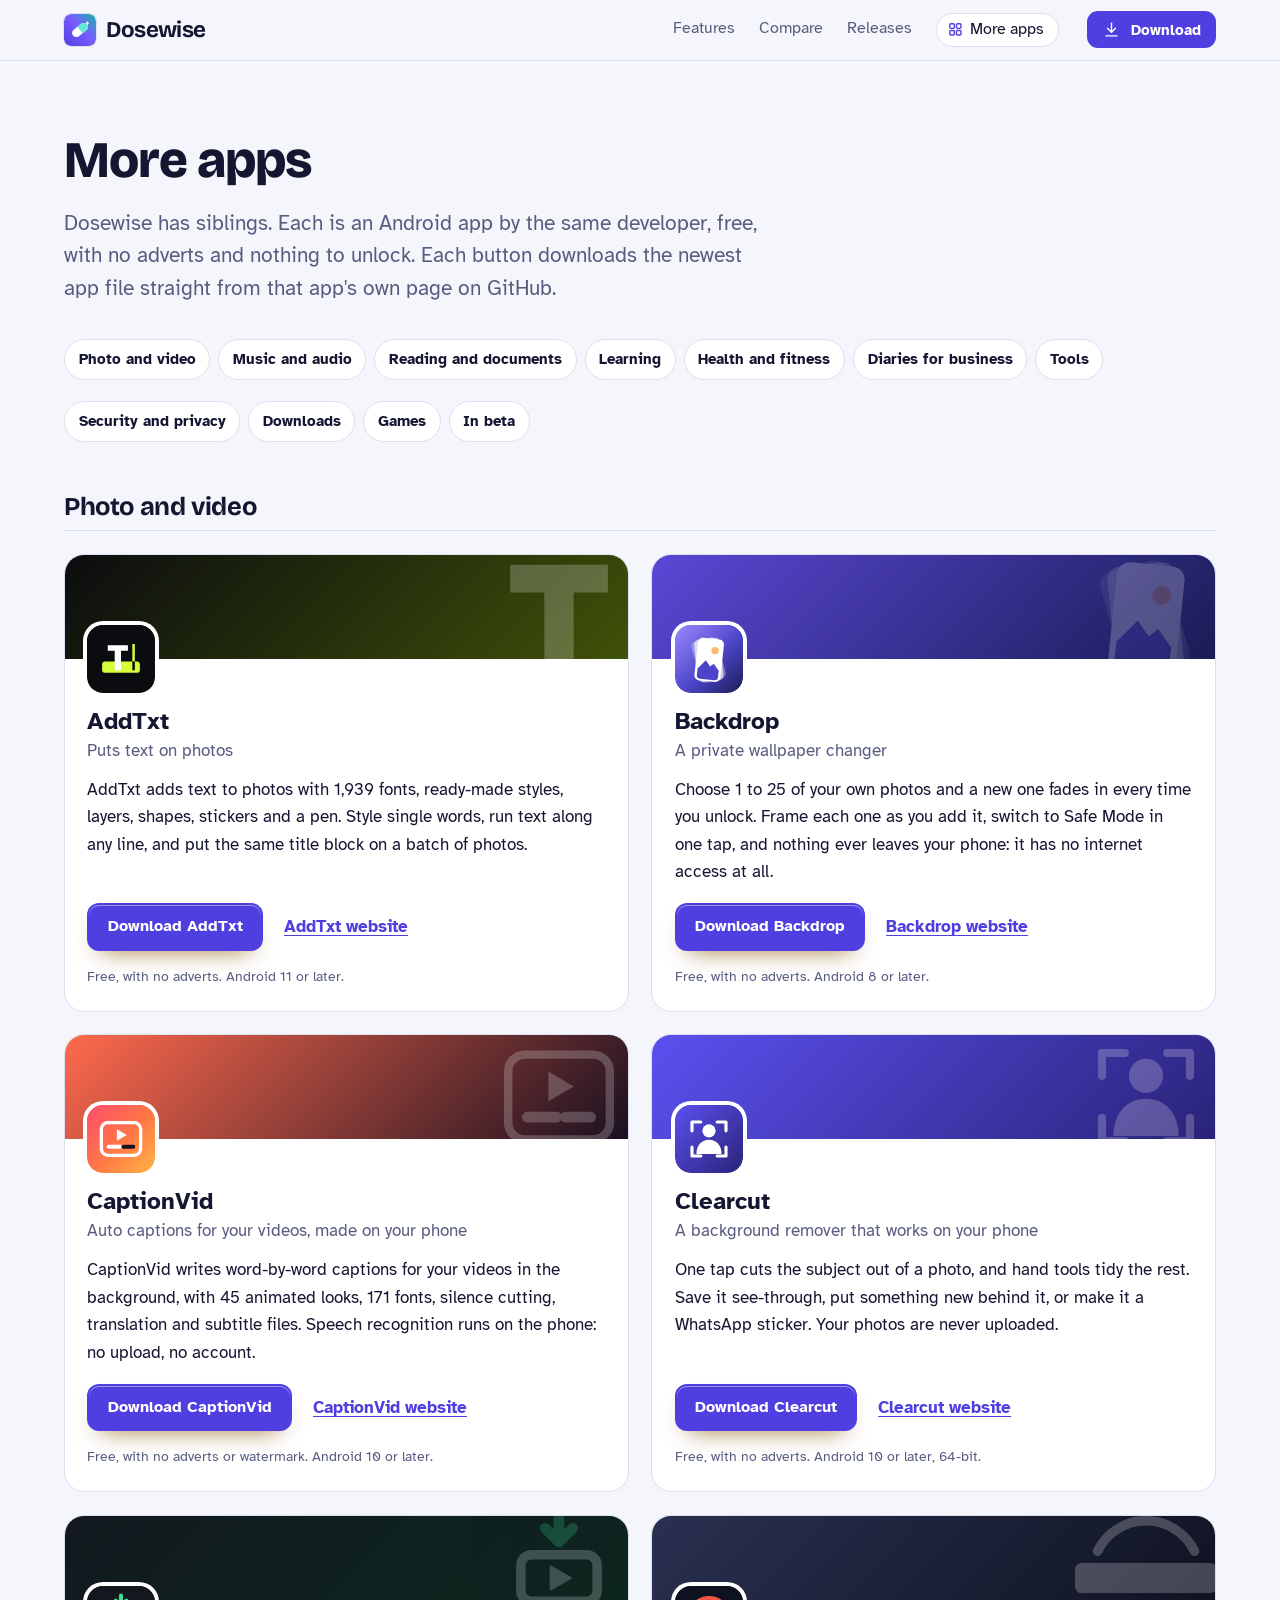
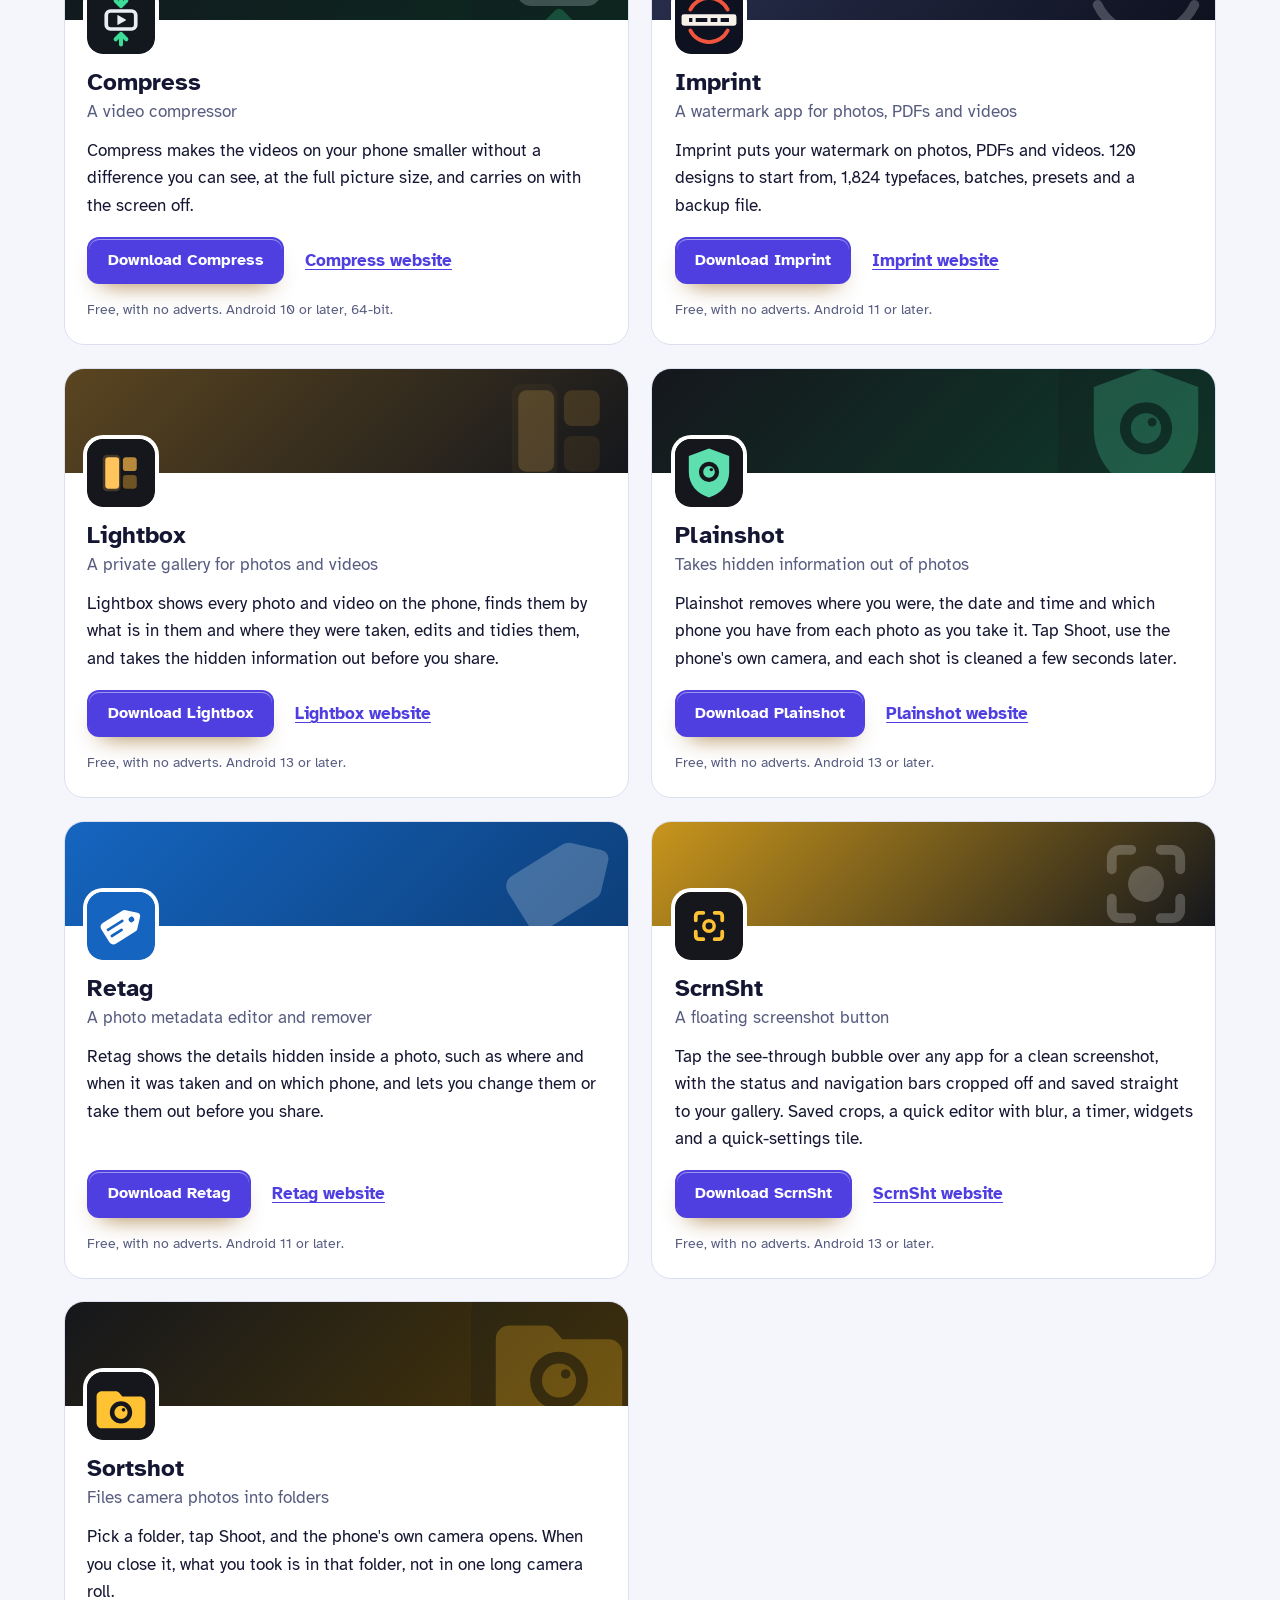
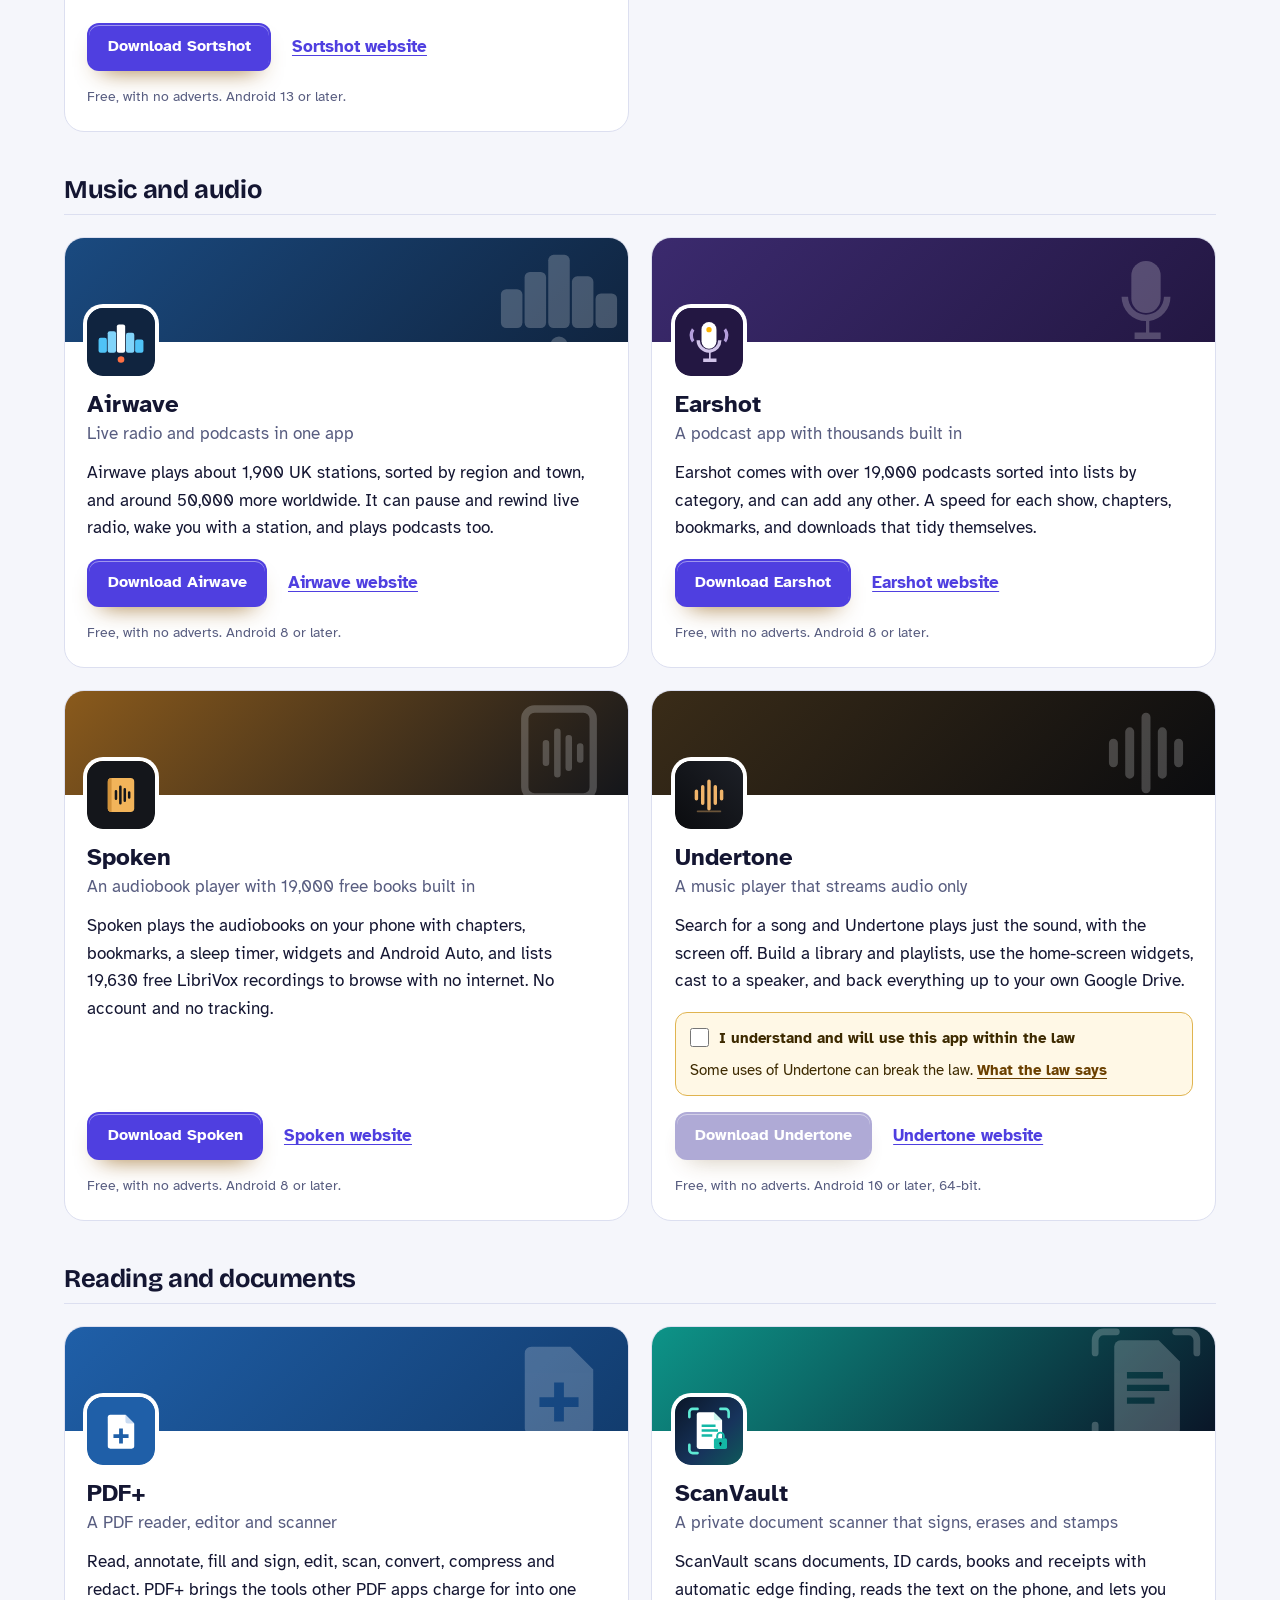
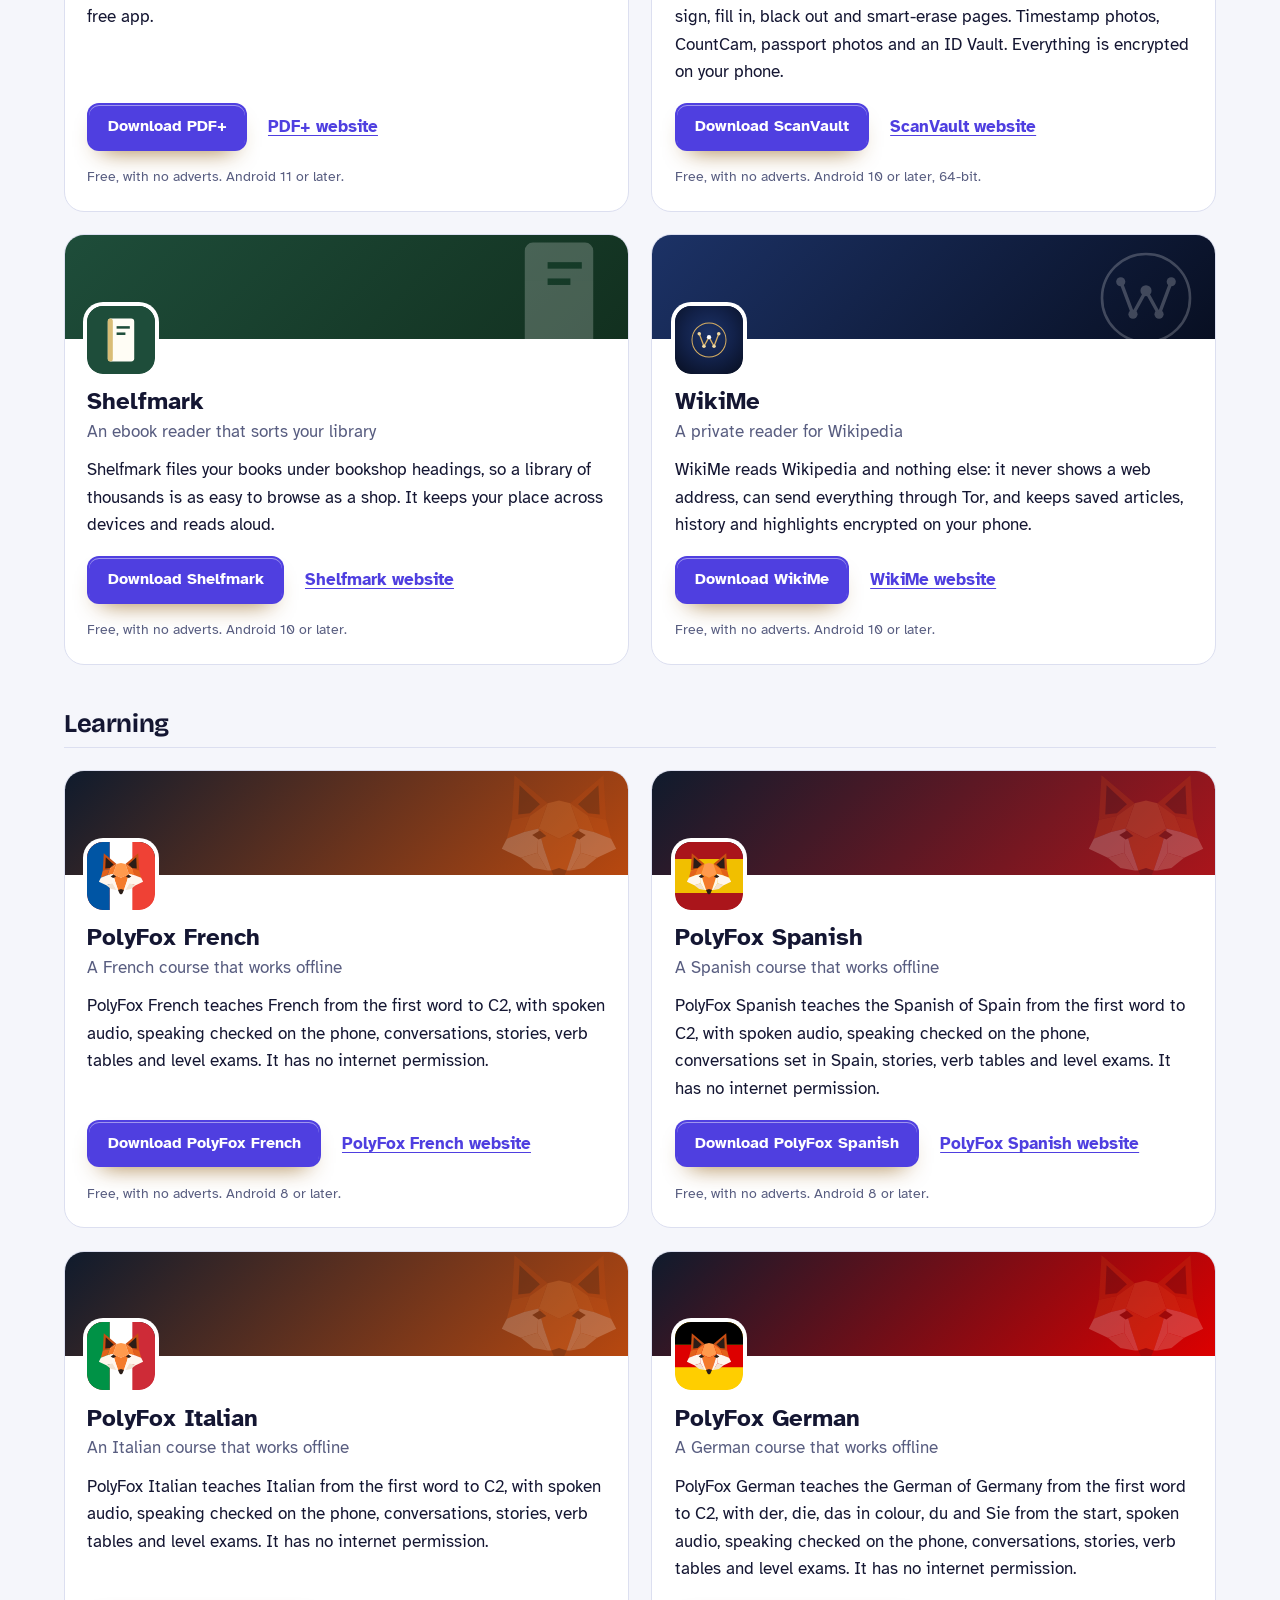
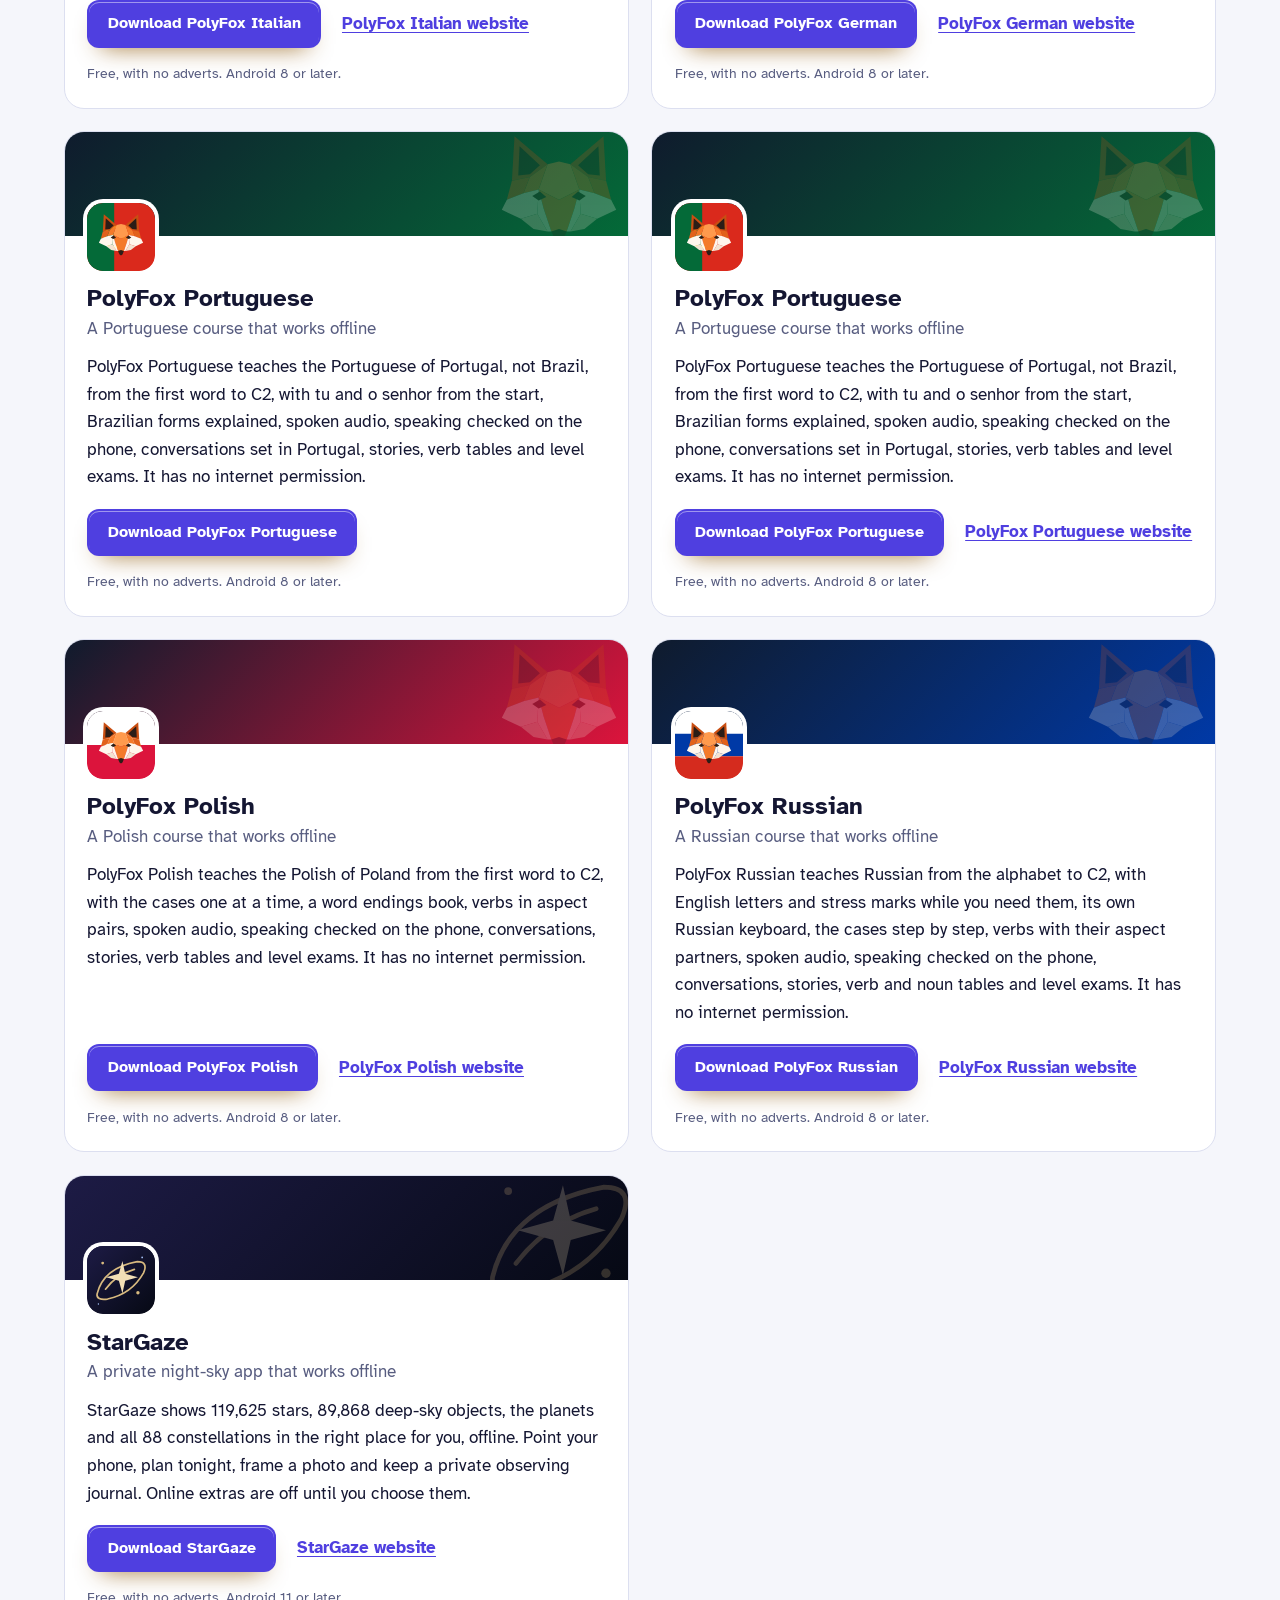
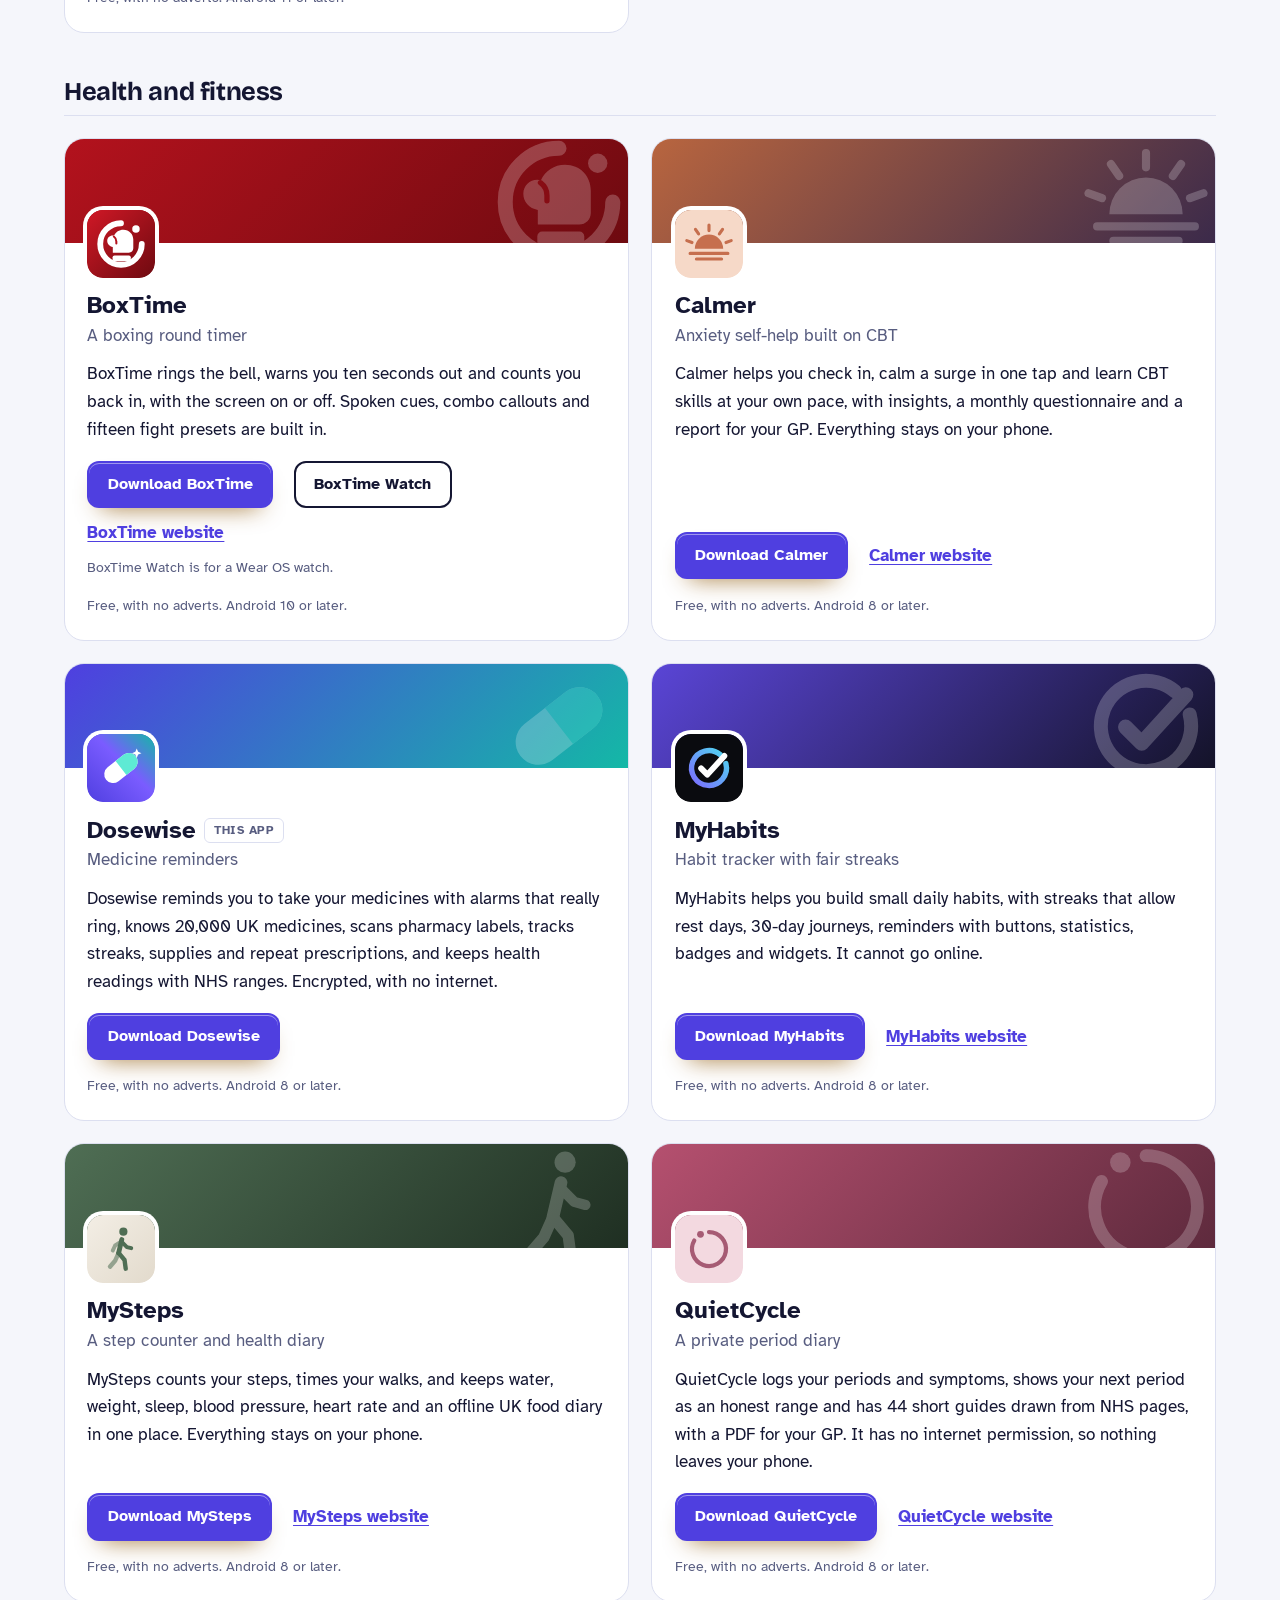
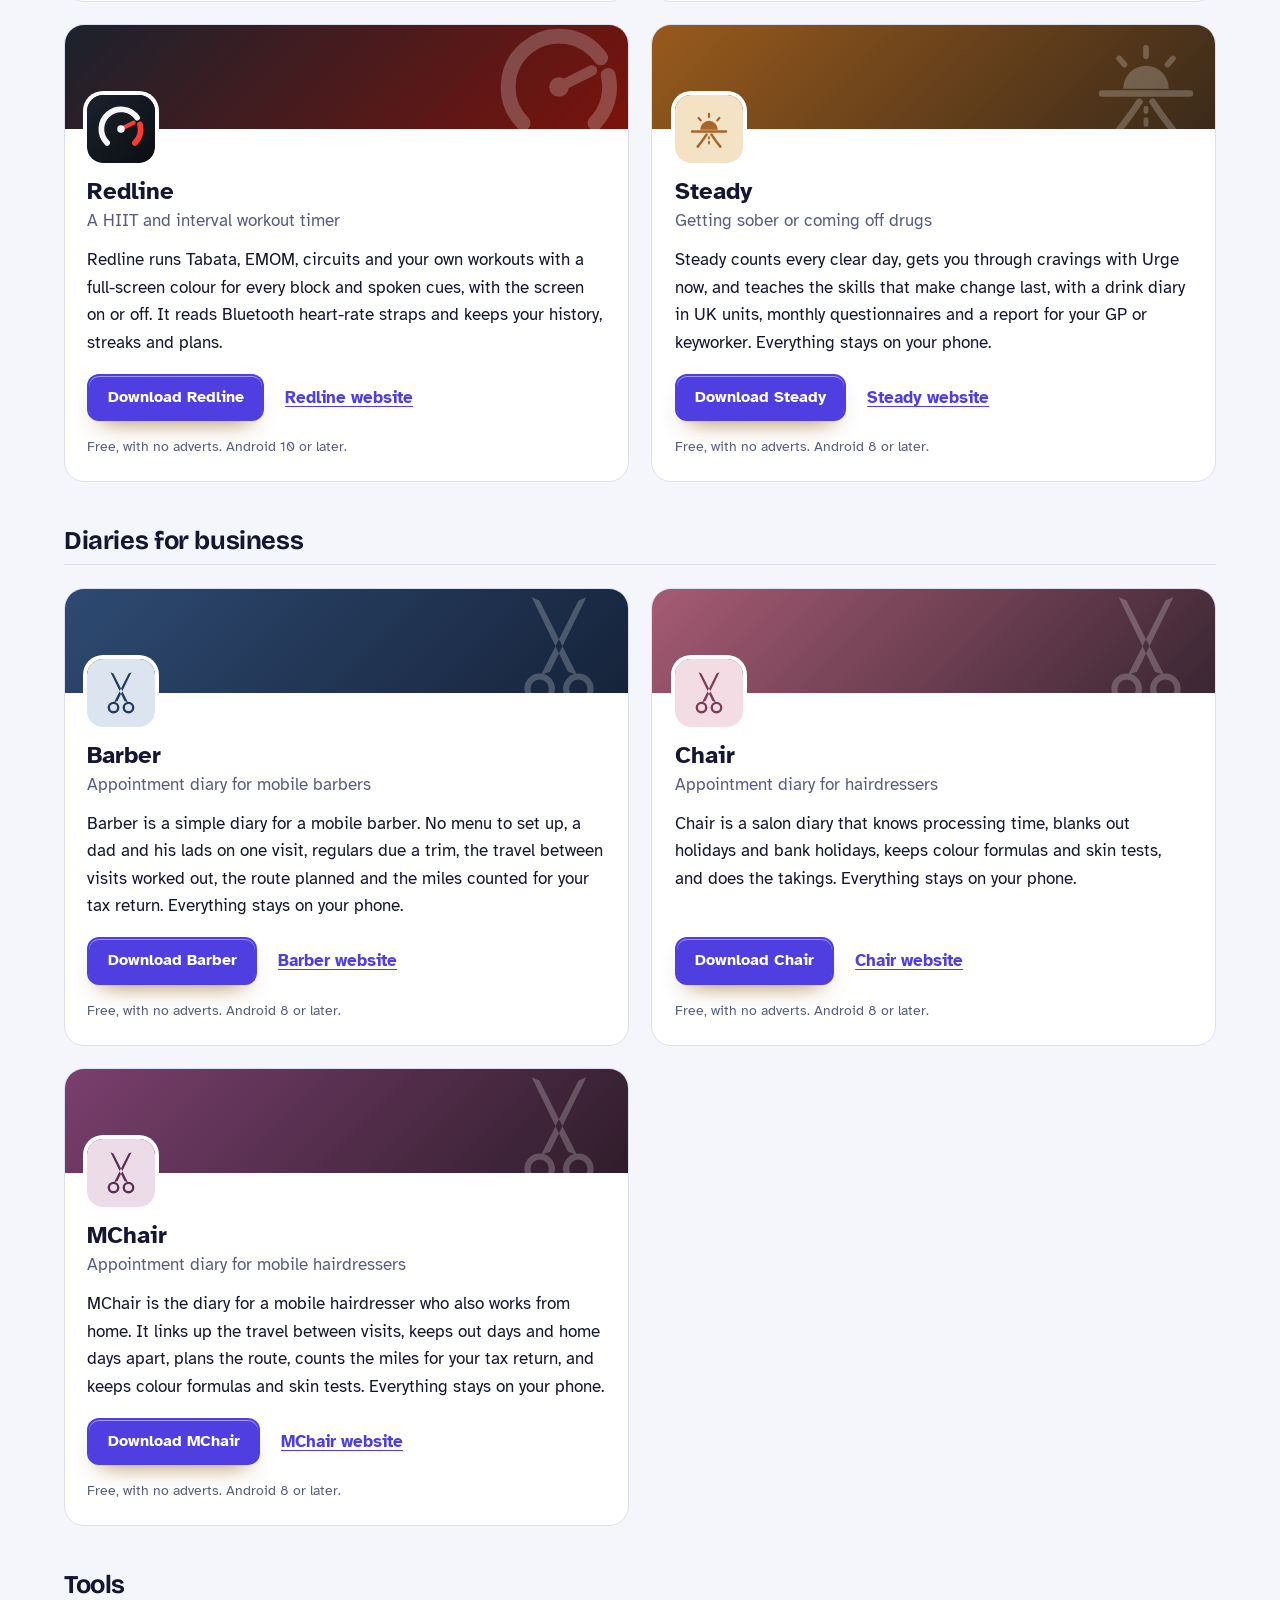
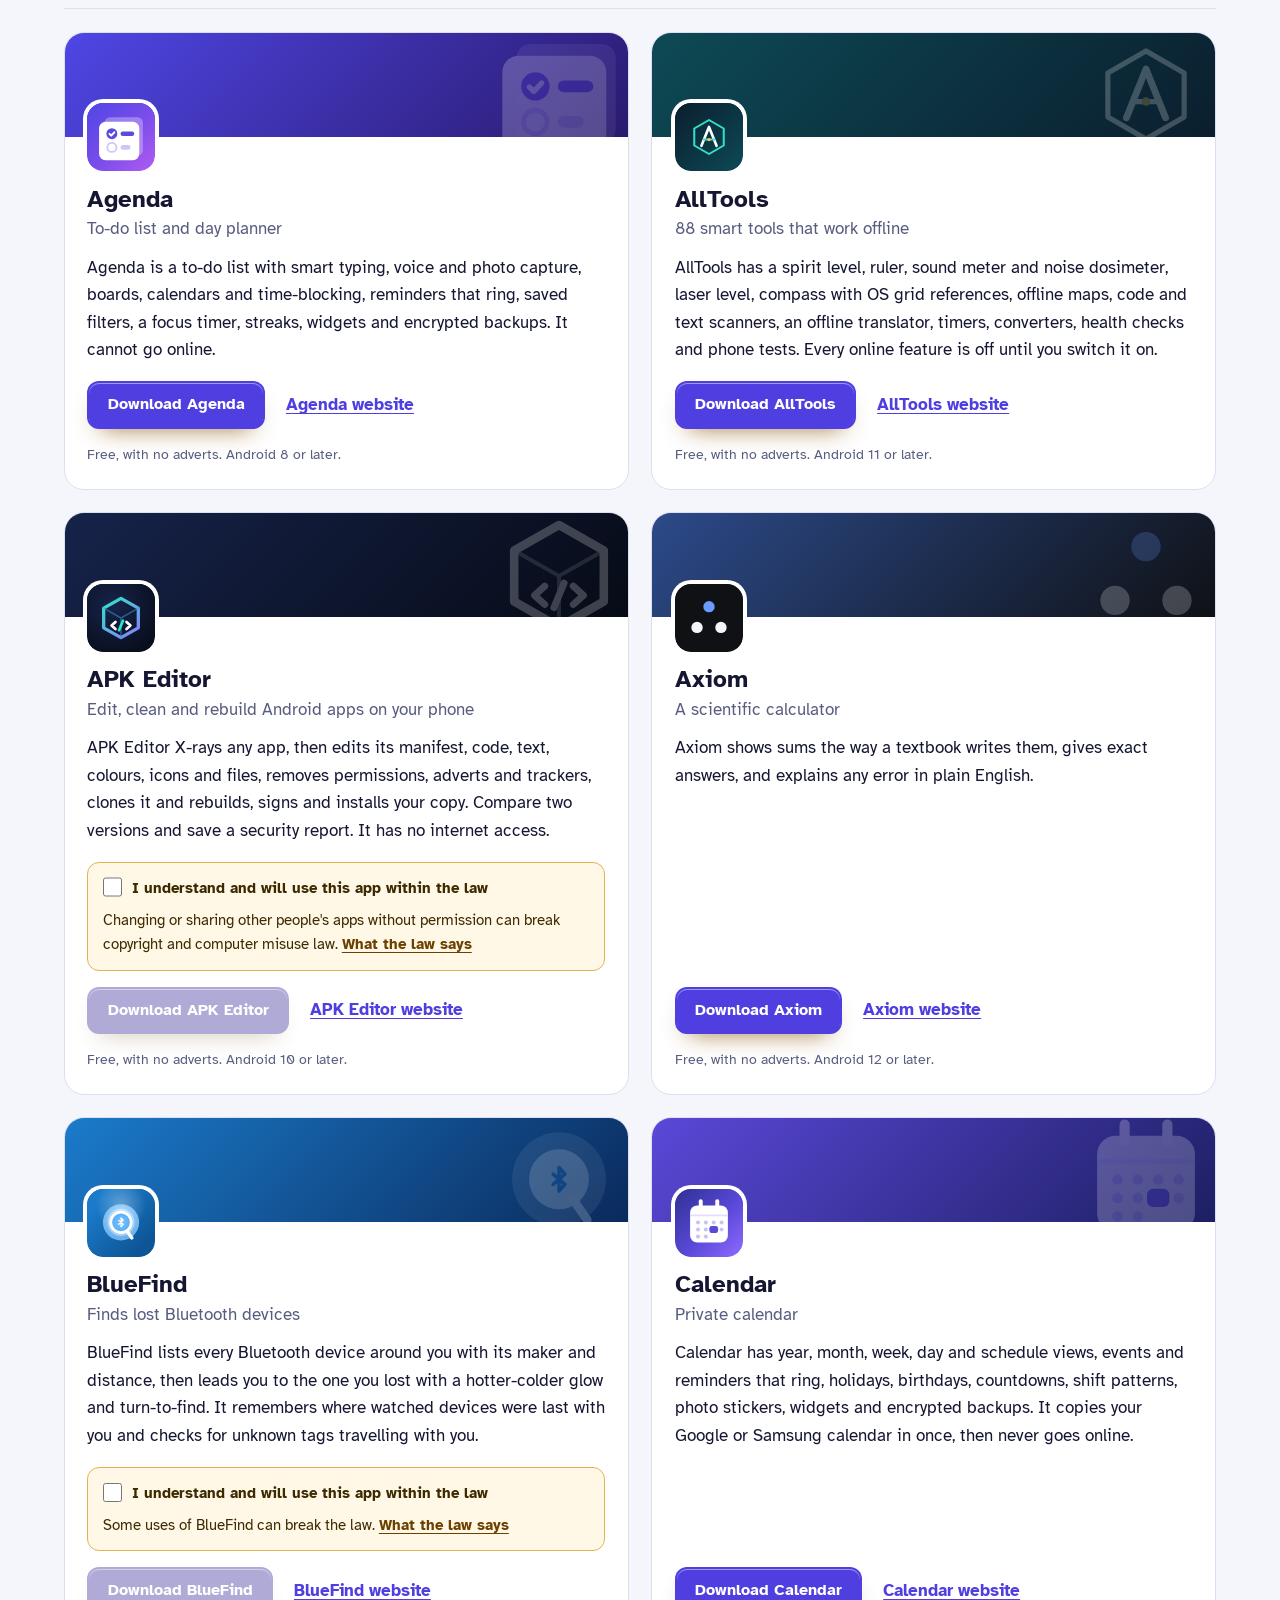
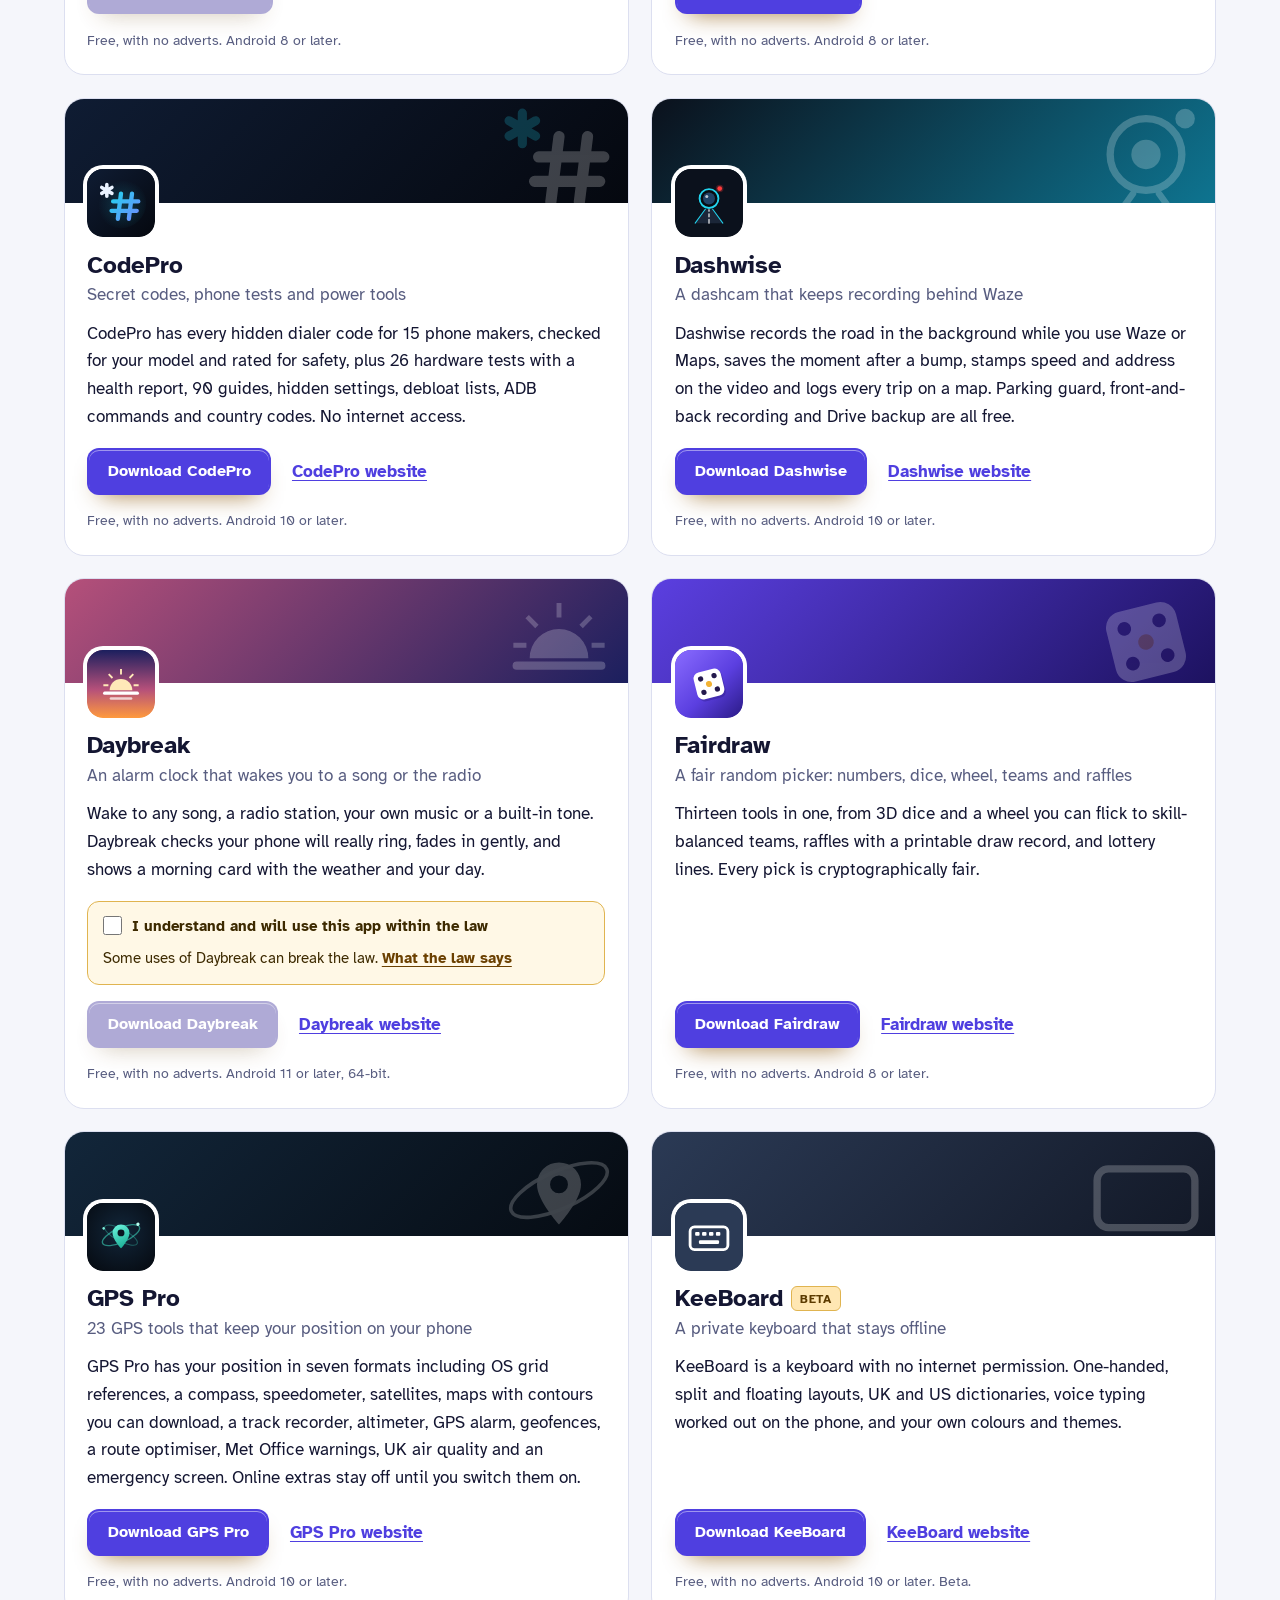
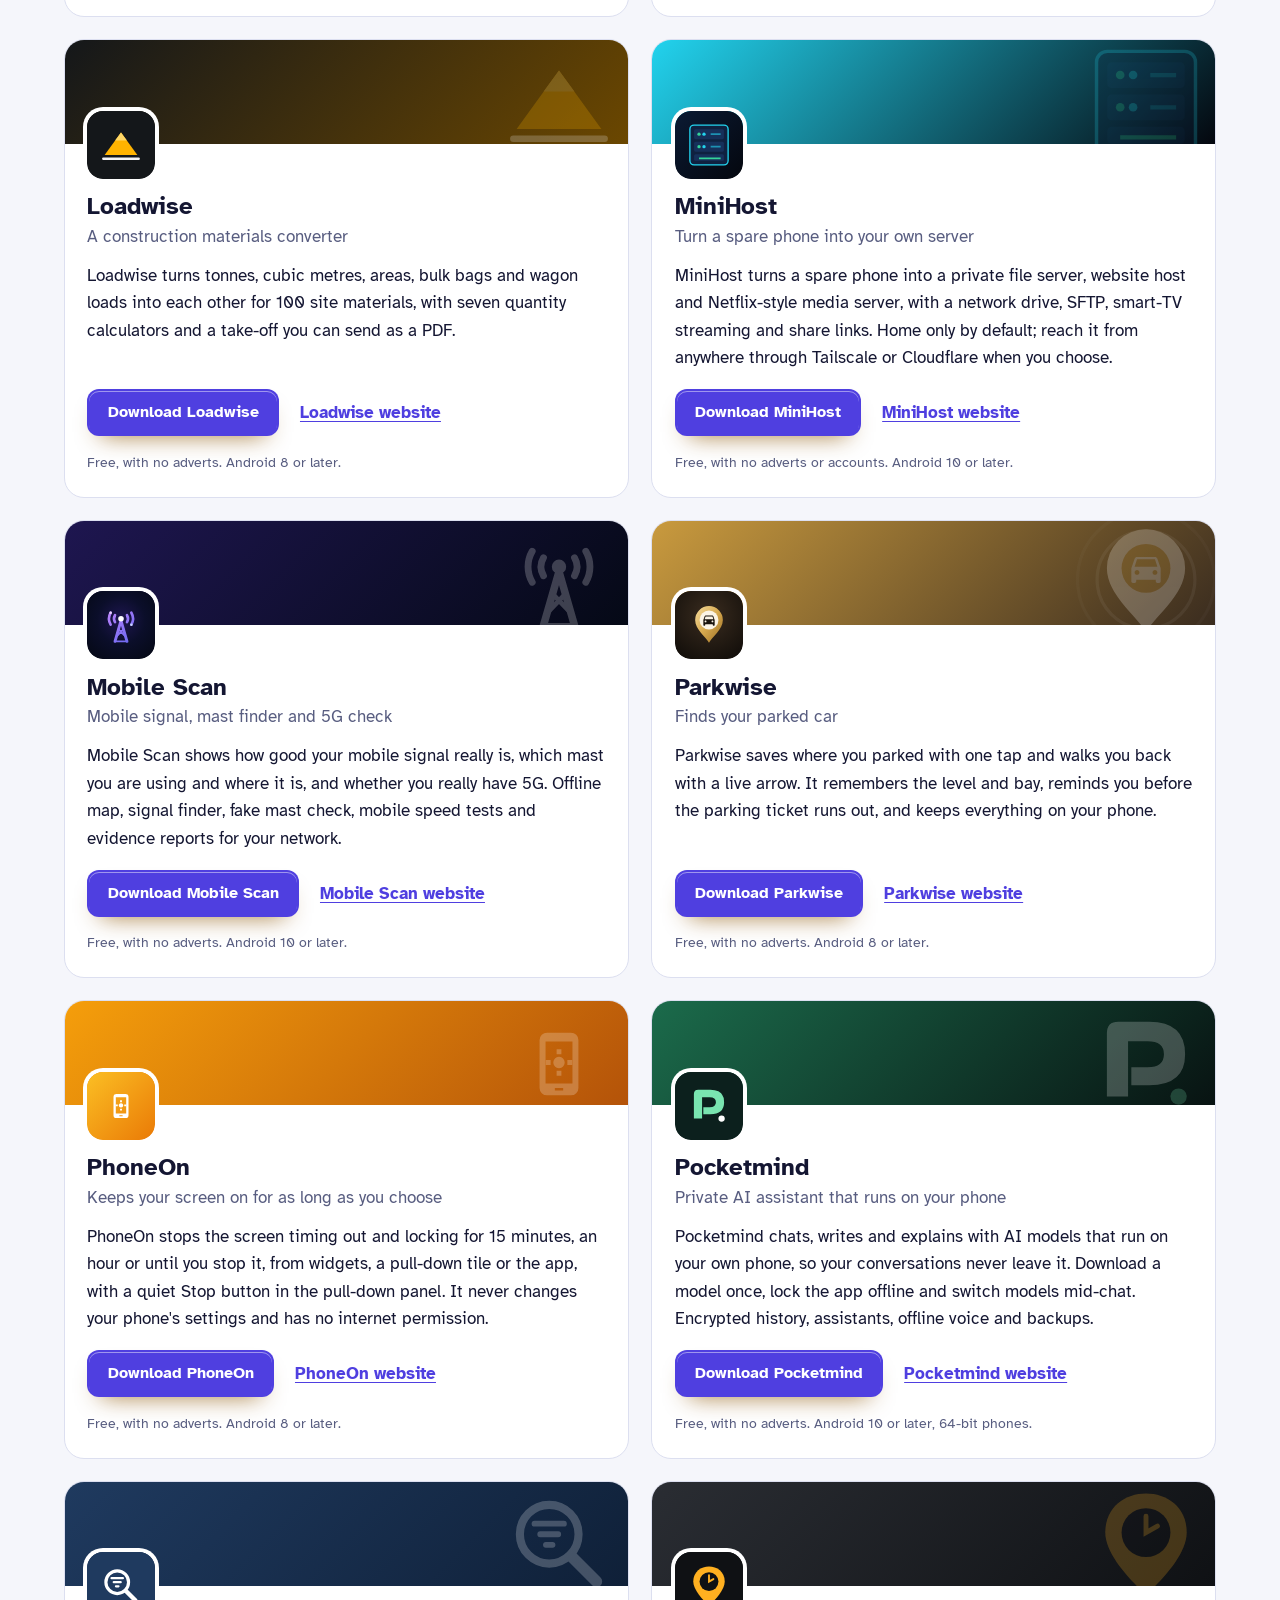
==== commit ffff29dc: "More apps: add PolyFox Portuguese" ====
--- a/more-apps.html
+++ b/more-apps.html
@@ -4,7 +4,7 @@
 <meta charset="utf-8">
 <meta name="viewport" content="width=device-width, initial-scale=1">
 <title>More apps from the maker of Dosewise</title>
-<meta name="description" content="All 95 free Android apps from the maker of Dosewise, in one list by category, each with its download and a link to its website.">
+<meta name="description" content="All 96 free Android apps from the maker of Dosewise, in one list by category, each with its download and a link to its website.">
 <meta name="author" content="Jonathan Jackson">
 <link rel="canonical" href="https://customgpter.github.io/dosewise/more-apps.html">
 <meta name="theme-color" content="#f5f6fb" media="(prefers-color-scheme: light)">
@@ -12,7 +12,7 @@
 <meta property="og:type" content="website">
 <meta property="og:site_name" content="Dosewise">
 <meta property="og:title" content="More apps from the maker of Dosewise">
-<meta property="og:description" content="All 95 free Android apps from the maker of Dosewise, in one list by category, each with its download and a link to its website.">
+<meta property="og:description" content="All 96 free Android apps from the maker of Dosewise, in one list by category, each with its download and a link to its website.">
 <meta property="og:url" content="https://customgpter.github.io/dosewise/more-apps.html">
 <meta property="og:image" content="https://customgpter.github.io/dosewise/assets/og.png">
 <meta property="og:image:width" content="1200">
@@ -26,7 +26,7 @@
 <link rel="preload" href="./assets/fonts/atkinson-hyperlegible-latin-400-normal.woff2" as="font" type="font/woff2" crossorigin>
 <link rel="stylesheet" href="./assets/site.css?v=1">
 <link rel="stylesheet" href="./assets/house.css?v=1">
-<script type="application/ld+json">{"@context":"https://schema.org","@type":"ItemList","name":"Apps from the maker of Dosewise","url":"https://customgpter.github.io/dosewise/more-apps.html","itemListElement":[{"@type":"ListItem","position":1,"name":"AddTxt","url":"https://customgpter.github.io/addtxt/"},{"@type":"ListItem","position":2,"name":"Backdrop","url":"https://customgpter.github.io/backdrop/"},{"@type":"ListItem","position":3,"name":"CaptionVid","url":"https://customgpter.github.io/captionvid/"},{"@type":"ListItem","position":4,"name":"Clearcut","url":"https://customgpter.github.io/clearcut/"},{"@type":"ListItem","position":5,"name":"Compress","url":"https://customgpter.github.io/compress/"},{"@type":"ListItem","position":6,"name":"Imprint","url":"https://customgpter.github.io/imprint/"},{"@type":"ListItem","position":7,"name":"Lightbox","url":"https://customgpter.github.io/lightbox/"},{"@type":"ListItem","position":8,"name":"Plainshot","url":"https://customgpter.github.io/plainshot/"},{"@type":"ListItem","position":9,"name":"Retag","url":"https://customgpter.github.io/retag/"},{"@type":"ListItem","position":10,"name":"ScrnSht","url":"https://customgpter.github.io/scrnsht/"},{"@type":"ListItem","position":11,"name":"Sortshot","url":"https://customgpter.github.io/sortshot/"},{"@type":"ListItem","position":12,"name":"Airwave","url":"https://customgpter.github.io/airwave/"},{"@type":"ListItem","position":13,"name":"Earshot","url":"https://customgpter.github.io/earshot/"},{"@type":"ListItem","position":14,"name":"Spoken","url":"https://customgpter.github.io/spoken/"},{"@type":"ListItem","position":15,"name":"Undertone","url":"https://customgpter.github.io/undertone/"},{"@type":"ListItem","position":16,"name":"PDF+","url":"https://customgpter.github.io/pdfplus/"},{"@type":"ListItem","position":17,"name":"ScanVault","url":"https://customgpter.github.io/scanvault/"},{"@type":"ListItem","position":18,"name":"Shelfmark","url":"https://customgpter.github.io/shelfmark/"},{"@type":"ListItem","position":19,"name":"WikiMe","url":"https://customgpter.github.io/wikime/"},{"@type":"ListItem","position":20,"name":"PolyFox French","url":"https://customgpter.github.io/polyfox/"},{"@type":"ListItem","position":21,"name":"PolyFox German","url":"https://customgpter.github.io/polyfox-german/"},{"@type":"ListItem","position":22,"name":"PolyFox Polish","url":"https://customgpter.github.io/polyfox-polish/"},{"@type":"ListItem","position":23,"name":"PolyFox Russian","url":"https://customgpter.github.io/polyfox-russian/"},{"@type":"ListItem","position":24,"name":"StarGaze","url":"https://customgpter.github.io/stargaze/"},{"@type":"ListItem","position":25,"name":"BoxTime","url":"https://customgpter.github.io/boxtime/"},{"@type":"ListItem","position":26,"name":"Calmer","url":"https://customgpter.github.io/calmer/"},{"@type":"ListItem","position":27,"name":"Dosewise","url":"https://customgpter.github.io/dosewise/"},{"@type":"ListItem","position":28,"name":"MyHabits","url":"https://customgpter.github.io/myhabits/"},{"@type":"ListItem","position":29,"name":"MySteps","url":"https://customgpter.github.io/mysteps/"},{"@type":"ListItem","position":30,"name":"QuietCycle","url":"https://customgpter.github.io/quietcycle/"},{"@type":"ListItem","position":31,"name":"Redline","url":"https://customgpter.github.io/redline/"},{"@type":"ListItem","position":32,"name":"Steady","url":"https://customgpter.github.io/steady/"},{"@type":"ListItem","position":33,"name":"Barber","url":"https://customgpter.github.io/barber/"},{"@type":"ListItem","position":34,"name":"Chair","url":"https://customgpter.github.io/chair/"},{"@type":"ListItem","position":35,"name":"MChair","url":"https://customgpter.github.io/mchair/"},{"@type":"ListItem","position":36,"name":"Agenda","url":"https://customgpter.github.io/agenda/"},{"@type":"ListItem","position":37,"name":"AllTools","url":"https://customgpter.github.io/alltools/"},{"@type":"ListItem","position":38,"name":"APK Editor","url":"https://customgpter.github.io/apkeditor/"},{"@type":"ListItem","position":39,"name":"Axiom","url":"https://customgpter.github.io/axiom/"},{"@type":"ListItem","position":40,"name":"BlueFind","url":"https://customgpter.github.io/bluefind/"},{"@type":"ListItem","position":41,"name":"Calendar","url":"https://customgpter.github.io/calendar/"},{"@type":"ListItem","position":42,"name":"CodePro","url":"https://customgpter.github.io/codepro/"},{"@type":"ListItem","position":43,"name":"Dashwise","url":"https://customgpter.github.io/dashwise/"},{"@type":"ListItem","position":44,"name":"Daybreak","url":"https://customgpter.github.io/daybreak/"},{"@type":"ListItem","position":45,"name":"Fairdraw","url":"https://customgpter.github.io/fairdraw/"},{"@type":"ListItem","position":46,"name":"GPS Pro","url":"https://customgpter.github.io/gpspro/"},{"@type":"ListItem","position":47,"name":"KeeBoard","url":"https://customgpter.github.io/keeboard/"},{"@type":"ListItem","position":48,"name":"Loadwise","url":"https://customgpter.github.io/loadwise/"},{"@type":"ListItem","position":49,"name":"MiniHost","url":"https://customgpter.github.io/minihost/"},{"@type":"ListItem","position":50,"name":"Mobile Scan","url":"https://customgpter.github.io/mobilescan/"},{"@type":"ListItem","position":51,"name":"Parkwise","url":"https://customgpter.github.io/parkwise/"},{"@type":"ListItem","position":52,"name":"Pocketmind","url":"https://customgpter.github.io/pocketmind/"},{"@type":"ListItem","position":53,"name":"Refine","url":"https://customgpter.github.io/refine/"},{"@type":"ListItem","position":54,"name":"Shiftwise","url":"https://customgpter.github.io/shiftwise/"},{"@type":"ListItem","position":55,"name":"SimpleCalc","url":"https://customgpter.github.io/simplecalc/"},{"@type":"ListItem","position":56,"name":"Skyline","url":"https://customgpter.github.io/skyline/"},{"@type":"ListItem","position":57,"name":"Slipway","url":"https://customgpter.github.io/slipway/"},{"@type":"ListItem","position":58,"name":"Tagger","url":"https://customgpter.github.io/tagger/"},{"@type":"ListItem","position":59,"name":"TotalClean","url":"https://customgpter.github.io/totalclean/"},{"@type":"ListItem","position":60,"name":"TVLink","url":"https://customgpter.github.io/tvlink/"},{"@type":"ListItem","position":61,"name":"Unbox","url":"https://customgpter.github.io/unbox/"},{"@type":"ListItem","position":62,"name":"WhatsKeep","url":"https://customgpter.github.io/whatskeep/"},{"@type":"ListItem","position":63,"name":"WiFi Scan","url":"https://customgpter.github.io/wifiscan/"},{"@type":"ListItem","position":64,"name":"Auditly","url":"https://customgpter.github.io/auditly/"},{"@type":"ListItem","position":65,"name":"Backchannel","url":"https://customgpter.github.io/backchannel/"},{"@type":"ListItem","position":66,"name":"ENotes","url":"https://customgpter.github.io/enotes/"},{"@type":"ListItem","position":67,"name":"FindMe","url":"https://customgpter.github.io/findme/"},{"@type":"ListItem","position":68,"name":"iLock","url":"https://customgpter.github.io/ilock/"},{"@type":"ListItem","position":69,"name":"ImSafe","url":"https://customgpter.github.io/imsafe/"},{"@type":"ListItem","position":70,"name":"IShred","url":"https://customgpter.github.io/ishred/"},{"@type":"ListItem","position":71,"name":"LockBox","url":"https://customgpter.github.io/lockbox/"},{"@type":"ListItem","position":72,"name":"PassVault","url":"https://customgpter.github.io/passvault/"},{"@type":"ListItem","position":73,"name":"SpyFind","url":"https://customgpter.github.io/spyfind/"},{"@type":"ListItem","position":74,"name":"TextWipe","url":"https://customgpter.github.io/textwipe/"},{"@type":"ListItem","position":75,"name":"Tracewire","url":"https://customgpter.github.io/tracewire/"},{"@type":"ListItem","position":76,"name":"Vigil","url":"https://customgpter.github.io/vigil/"},{"@type":"ListItem","position":77,"name":"Grab","url":"https://customgpter.github.io/grab/"},{"@type":"ListItem","position":78,"name":"Swarm","url":"https://customgpter.github.io/swarm/"},{"@type":"ListItem","position":79,"name":"Plane Games","url":"https://customgpter.github.io/plane-games/"},{"@type":"ListItem","position":80,"name":"Ninefold","url":"https://customgpter.github.io/ninefold/"},{"@type":"ListItem","position":81,"name":"Cubewise","url":"https://customgpter.github.io/cubewise/"},{"@type":"ListItem","position":82,"name":"Tilewise","url":"https://customgpter.github.io/tilewise/"},{"@type":"ListItem","position":83,"name":"Letterwise","url":"https://customgpter.github.io/letterwise/"},{"@type":"ListItem","position":84,"name":"Kingside","url":"https://customgpter.github.io/kingside/"},{"@type":"ListItem","position":85,"name":"Deckhand","url":"https://customgpter.github.io/deckhand/"},{"@type":"ListItem","position":86,"name":"SNESForge","url":"https://customgpter.github.io/snesforge/"},{"@type":"ListItem","position":87,"name":"Fame Boy","url":"https://customgpter.github.io/fameboy/"},{"@type":"ListItem","position":88,"name":"PSPPro","url":"https://customgpter.github.io/psppro/"},{"@type":"ListItem","position":89,"name":"MegaGen","url":"https://customgpter.github.io/megagen/"},{"@type":"ListItem","position":90,"name":"QVR","url":"https://customgpter.github.io/qvr/"},{"@type":"ListItem","position":91,"name":"QVR Watch","url":"https://customgpter.github.io/qvr-watch/"},{"@type":"ListItem","position":92,"name":"QVRLite","url":"https://customgpter.github.io/qvrlite/"},{"@type":"ListItem","position":93,"name":"Onionz","url":"https://customgpter.github.io/onionz/"},{"@type":"ListItem","position":94,"name":"OnionzWeb","url":"https://customgpter.github.io/onionzweb/"}]}</script>
+<script type="application/ld+json">{"@context":"https://schema.org","@type":"ItemList","name":"Apps from the maker of Dosewise","url":"https://customgpter.github.io/dosewise/more-apps.html","itemListElement":[{"@type":"ListItem","position":1,"name":"AddTxt","url":"https://customgpter.github.io/addtxt/"},{"@type":"ListItem","position":2,"name":"Backdrop","url":"https://customgpter.github.io/backdrop/"},{"@type":"ListItem","position":3,"name":"CaptionVid","url":"https://customgpter.github.io/captionvid/"},{"@type":"ListItem","position":4,"name":"Clearcut","url":"https://customgpter.github.io/clearcut/"},{"@type":"ListItem","position":5,"name":"Compress","url":"https://customgpter.github.io/compress/"},{"@type":"ListItem","position":6,"name":"Imprint","url":"https://customgpter.github.io/imprint/"},{"@type":"ListItem","position":7,"name":"Lightbox","url":"https://customgpter.github.io/lightbox/"},{"@type":"ListItem","position":8,"name":"Plainshot","url":"https://customgpter.github.io/plainshot/"},{"@type":"ListItem","position":9,"name":"Retag","url":"https://customgpter.github.io/retag/"},{"@type":"ListItem","position":10,"name":"ScrnSht","url":"https://customgpter.github.io/scrnsht/"},{"@type":"ListItem","position":11,"name":"Sortshot","url":"https://customgpter.github.io/sortshot/"},{"@type":"ListItem","position":12,"name":"Airwave","url":"https://customgpter.github.io/airwave/"},{"@type":"ListItem","position":13,"name":"Earshot","url":"https://customgpter.github.io/earshot/"},{"@type":"ListItem","position":14,"name":"Spoken","url":"https://customgpter.github.io/spoken/"},{"@type":"ListItem","position":15,"name":"Undertone","url":"https://customgpter.github.io/undertone/"},{"@type":"ListItem","position":16,"name":"PDF+","url":"https://customgpter.github.io/pdfplus/"},{"@type":"ListItem","position":17,"name":"ScanVault","url":"https://customgpter.github.io/scanvault/"},{"@type":"ListItem","position":18,"name":"Shelfmark","url":"https://customgpter.github.io/shelfmark/"},{"@type":"ListItem","position":19,"name":"WikiMe","url":"https://customgpter.github.io/wikime/"},{"@type":"ListItem","position":20,"name":"PolyFox French","url":"https://customgpter.github.io/polyfox/"},{"@type":"ListItem","position":21,"name":"PolyFox German","url":"https://customgpter.github.io/polyfox-german/"},{"@type":"ListItem","position":22,"name":"PolyFox Portuguese","url":"https://customgpter.github.io/polyfox-portuguese/"},{"@type":"ListItem","position":23,"name":"PolyFox Polish","url":"https://customgpter.github.io/polyfox-polish/"},{"@type":"ListItem","position":24,"name":"PolyFox Russian","url":"https://customgpter.github.io/polyfox-russian/"},{"@type":"ListItem","position":25,"name":"StarGaze","url":"https://customgpter.github.io/stargaze/"},{"@type":"ListItem","position":26,"name":"BoxTime","url":"https://customgpter.github.io/boxtime/"},{"@type":"ListItem","position":27,"name":"Calmer","url":"https://customgpter.github.io/calmer/"},{"@type":"ListItem","position":28,"name":"Dosewise","url":"https://customgpter.github.io/dosewise/"},{"@type":"ListItem","position":29,"name":"MyHabits","url":"https://customgpter.github.io/myhabits/"},{"@type":"ListItem","position":30,"name":"MySteps","url":"https://customgpter.github.io/mysteps/"},{"@type":"ListItem","position":31,"name":"QuietCycle","url":"https://customgpter.github.io/quietcycle/"},{"@type":"ListItem","position":32,"name":"Redline","url":"https://customgpter.github.io/redline/"},{"@type":"ListItem","position":33,"name":"Steady","url":"https://customgpter.github.io/steady/"},{"@type":"ListItem","position":34,"name":"Barber","url":"https://customgpter.github.io/barber/"},{"@type":"ListItem","position":35,"name":"Chair","url":"https://customgpter.github.io/chair/"},{"@type":"ListItem","position":36,"name":"MChair","url":"https://customgpter.github.io/mchair/"},{"@type":"ListItem","position":37,"name":"Agenda","url":"https://customgpter.github.io/agenda/"},{"@type":"ListItem","position":38,"name":"AllTools","url":"https://customgpter.github.io/alltools/"},{"@type":"ListItem","position":39,"name":"APK Editor","url":"https://customgpter.github.io/apkeditor/"},{"@type":"ListItem","position":40,"name":"Axiom","url":"https://customgpter.github.io/axiom/"},{"@type":"ListItem","position":41,"name":"BlueFind","url":"https://customgpter.github.io/bluefind/"},{"@type":"ListItem","position":42,"name":"Calendar","url":"https://customgpter.github.io/calendar/"},{"@type":"ListItem","position":43,"name":"CodePro","url":"https://customgpter.github.io/codepro/"},{"@type":"ListItem","position":44,"name":"Dashwise","url":"https://customgpter.github.io/dashwise/"},{"@type":"ListItem","position":45,"name":"Daybreak","url":"https://customgpter.github.io/daybreak/"},{"@type":"ListItem","position":46,"name":"Fairdraw","url":"https://customgpter.github.io/fairdraw/"},{"@type":"ListItem","position":47,"name":"GPS Pro","url":"https://customgpter.github.io/gpspro/"},{"@type":"ListItem","position":48,"name":"KeeBoard","url":"https://customgpter.github.io/keeboard/"},{"@type":"ListItem","position":49,"name":"Loadwise","url":"https://customgpter.github.io/loadwise/"},{"@type":"ListItem","position":50,"name":"MiniHost","url":"https://customgpter.github.io/minihost/"},{"@type":"ListItem","position":51,"name":"Mobile Scan","url":"https://customgpter.github.io/mobilescan/"},{"@type":"ListItem","position":52,"name":"Parkwise","url":"https://customgpter.github.io/parkwise/"},{"@type":"ListItem","position":53,"name":"Pocketmind","url":"https://customgpter.github.io/pocketmind/"},{"@type":"ListItem","position":54,"name":"Refine","url":"https://customgpter.github.io/refine/"},{"@type":"ListItem","position":55,"name":"Shiftwise","url":"https://customgpter.github.io/shiftwise/"},{"@type":"ListItem","position":56,"name":"SimpleCalc","url":"https://customgpter.github.io/simplecalc/"},{"@type":"ListItem","position":57,"name":"Skyline","url":"https://customgpter.github.io/skyline/"},{"@type":"ListItem","position":58,"name":"Slipway","url":"https://customgpter.github.io/slipway/"},{"@type":"ListItem","position":59,"name":"Tagger","url":"https://customgpter.github.io/tagger/"},{"@type":"ListItem","position":60,"name":"TotalClean","url":"https://customgpter.github.io/totalclean/"},{"@type":"ListItem","position":61,"name":"TVLink","url":"https://customgpter.github.io/tvlink/"},{"@type":"ListItem","position":62,"name":"Unbox","url":"https://customgpter.github.io/unbox/"},{"@type":"ListItem","position":63,"name":"WhatsKeep","url":"https://customgpter.github.io/whatskeep/"},{"@type":"ListItem","position":64,"name":"WiFi Scan","url":"https://customgpter.github.io/wifiscan/"},{"@type":"ListItem","position":65,"name":"Auditly","url":"https://customgpter.github.io/auditly/"},{"@type":"ListItem","position":66,"name":"Backchannel","url":"https://customgpter.github.io/backchannel/"},{"@type":"ListItem","position":67,"name":"ENotes","url":"https://customgpter.github.io/enotes/"},{"@type":"ListItem","position":68,"name":"FindMe","url":"https://customgpter.github.io/findme/"},{"@type":"ListItem","position":69,"name":"iLock","url":"https://customgpter.github.io/ilock/"},{"@type":"ListItem","position":70,"name":"ImSafe","url":"https://customgpter.github.io/imsafe/"},{"@type":"ListItem","position":71,"name":"IShred","url":"https://customgpter.github.io/ishred/"},{"@type":"ListItem","position":72,"name":"LockBox","url":"https://customgpter.github.io/lockbox/"},{"@type":"ListItem","position":73,"name":"PassVault","url":"https://customgpter.github.io/passvault/"},{"@type":"ListItem","position":74,"name":"SpyFind","url":"https://customgpter.github.io/spyfind/"},{"@type":"ListItem","position":75,"name":"TextWipe","url":"https://customgpter.github.io/textwipe/"},{"@type":"ListItem","position":76,"name":"Tracewire","url":"https://customgpter.github.io/tracewire/"},{"@type":"ListItem","position":77,"name":"Vigil","url":"https://customgpter.github.io/vigil/"},{"@type":"ListItem","position":78,"name":"Grab","url":"https://customgpter.github.io/grab/"},{"@type":"ListItem","position":79,"name":"Swarm","url":"https://customgpter.github.io/swarm/"},{"@type":"ListItem","position":80,"name":"Plane Games","url":"https://customgpter.github.io/plane-games/"},{"@type":"ListItem","position":81,"name":"Ninefold","url":"https://customgpter.github.io/ninefold/"},{"@type":"ListItem","position":82,"name":"Cubewise","url":"https://customgpter.github.io/cubewise/"},{"@type":"ListItem","position":83,"name":"Tilewise","url":"https://customgpter.github.io/tilewise/"},{"@type":"ListItem","position":84,"name":"Letterwise","url":"https://customgpter.github.io/letterwise/"},{"@type":"ListItem","position":85,"name":"Kingside","url":"https://customgpter.github.io/kingside/"},{"@type":"ListItem","position":86,"name":"Deckhand","url":"https://customgpter.github.io/deckhand/"},{"@type":"ListItem","position":87,"name":"SNESForge","url":"https://customgpter.github.io/snesforge/"},{"@type":"ListItem","position":88,"name":"Fame Boy","url":"https://customgpter.github.io/fameboy/"},{"@type":"ListItem","position":89,"name":"PSPPro","url":"https://customgpter.github.io/psppro/"},{"@type":"ListItem","position":90,"name":"MegaGen","url":"https://customgpter.github.io/megagen/"},{"@type":"ListItem","position":91,"name":"QVR","url":"https://customgpter.github.io/qvr/"},{"@type":"ListItem","position":92,"name":"QVR Watch","url":"https://customgpter.github.io/qvr-watch/"},{"@type":"ListItem","position":93,"name":"QVRLite","url":"https://customgpter.github.io/qvrlite/"},{"@type":"ListItem","position":94,"name":"Onionz","url":"https://customgpter.github.io/onionz/"},{"@type":"ListItem","position":95,"name":"OnionzWeb","url":"https://customgpter.github.io/onionzweb/"}]}</script>
 <link rel="stylesheet" href="./assets/apps-list.css?v=1">
 <script src="./assets/apps-list.js?v=1" defer></script>
 </head>
@@ -70,7 +70,7 @@
 <div class="mapps-group" role="group" aria-labelledby="apps-learning"><h2 class="mapps-cat" id="apps-learning">Learning</h2>
 <ul class="mapps"><li class="mapp" style="--b:#0f1b2d;--b2:#b8480f"><div class="mapp-cover" aria-hidden="true"><svg viewBox="0 0 108 108"><polygon fill="#C94E12" points="26.7,17.9 47.0,35.1 36.1,42.9 25.1,45.2"/><polygon fill="#C94E12" points="82.9,45.2 71.9,42.9 61.0,35.1 81.3,17.9"/><polygon fill="#2B1D17" points="29.8,24.1 42.3,35.8 36.1,41.3 29.0,42.1"/><polygon fill="#2B1D17" points="79.0,42.1 71.9,41.3 65.7,35.8 78.2,24.1"/><polygon fill="#FF9A4D" points="54.0,33.5 47.0,35.1 41.5,50.7 54.0,56.9"/><polygon fill="#FF9A4D" points="54.0,56.9 66.5,50.7 61.0,35.1 54.0,33.5"/><polygon fill="#F47A2A" points="47.0,35.1 36.1,42.9 32.2,53.0 41.5,50.7"/><polygon fill="#F47A2A" points="66.5,50.7 75.8,53.0 71.9,42.9 61.0,35.1"/><polygon fill="#E2611A" points="36.1,42.9 25.1,45.2 22.0,56.9 32.2,53.0"/><polygon fill="#E2611A" points="75.8,53.0 86.0,56.9 82.9,45.2 71.9,42.9"/><polygon fill="#FFF6EC" points="32.2,53.0 22.0,56.9 18.9,63.1 30.6,68.6 40.7,65.5 41.5,50.7"/><polygon fill="#FFF6EC" points="66.5,50.7 67.3,65.5 77.4,68.6 89.1,63.1 86.0,56.9 75.8,53.0"/><polygon fill="#F3E3D2" points="30.6,68.6 40.7,65.5 47.0,76.4 38.4,74.8"/><polygon fill="#F3E3D2" points="69.6,74.8 61.0,76.4 67.3,65.5 77.4,68.6"/><polygon fill="#F47A2A" points="41.5,50.7 54.0,56.9 54.0,78.0 49.3,76.4 44.6,62.4"/><polygon fill="#F47A2A" points="63.4,62.4 58.7,76.4 54.0,78.0 54.0,56.9 66.5,50.7"/><polygon fill="#FFF6EC" points="41.5,50.7 44.6,62.4 49.3,76.4 47.0,76.4 40.7,65.5"/><polygon fill="#FFF6EC" points="67.3,65.5 61.0,76.4 58.7,76.4 63.4,62.4 66.5,50.7"/><polygon fill="#2B1D17" points="49.3,76.4 54.0,74.8 58.7,76.4 56.3,81.9 54.0,83.4 51.7,81.9"/><polygon fill="#2B1D17" points="37.6,54.6 42.3,51.8 46.2,55.3 41.5,57.3"/><polygon fill="#2B1D17" points="66.5,57.3 61.8,55.3 65.7,51.8 70.4,54.6"/></svg></div><div class="mapp-body"><svg class="mapp-icon" viewBox="0 0 108 108" aria-hidden="true"><rect width="108" height="108" rx="24" fill="#EF4135"/><path fill="#FFFFFF" d="M36 0H72V108H36Z"/><path fill="#0055A4" d="M24 0H36V108H24A24 24 0 0 1 0 84V24A24 24 0 0 1 24 0Z"/><polygon fill="#C94E12" points="26.7,17.9 47.0,35.1 36.1,42.9 25.1,45.2"/><polygon fill="#C94E12" points="82.9,45.2 71.9,42.9 61.0,35.1 81.3,17.9"/><polygon fill="#2B1D17" points="29.8,24.1 42.3,35.8 36.1,41.3 29.0,42.1"/><polygon fill="#2B1D17" points="79.0,42.1 71.9,41.3 65.7,35.8 78.2,24.1"/><polygon fill="#FF9A4D" points="54.0,33.5 47.0,35.1 41.5,50.7 54.0,56.9"/><polygon fill="#FF9A4D" points="54.0,56.9 66.5,50.7 61.0,35.1 54.0,33.5"/><polygon fill="#F47A2A" points="47.0,35.1 36.1,42.9 32.2,53.0 41.5,50.7"/><polygon fill="#F47A2A" points="66.5,50.7 75.8,53.0 71.9,42.9 61.0,35.1"/><polygon fill="#E2611A" points="36.1,42.9 25.1,45.2 22.0,56.9 32.2,53.0"/><polygon fill="#E2611A" points="75.8,53.0 86.0,56.9 82.9,45.2 71.9,42.9"/><polygon fill="#FFF6EC" points="32.2,53.0 22.0,56.9 18.9,63.1 30.6,68.6 40.7,65.5 41.5,50.7"/><polygon fill="#FFF6EC" points="66.5,50.7 67.3,65.5 77.4,68.6 89.1,63.1 86.0,56.9 75.8,53.0"/><polygon fill="#F3E3D2" points="30.6,68.6 40.7,65.5 47.0,76.4 38.4,74.8"/><polygon fill="#F3E3D2" points="69.6,74.8 61.0,76.4 67.3,65.5 77.4,68.6"/><polygon fill="#F47A2A" points="41.5,50.7 54.0,56.9 54.0,78.0 49.3,76.4 44.6,62.4"/><polygon fill="#F47A2A" points="63.4,62.4 58.7,76.4 54.0,78.0 54.0,56.9 66.5,50.7"/><polygon fill="#FFF6EC" points="41.5,50.7 44.6,62.4 49.3,76.4 47.0,76.4 40.7,65.5"/><polygon fill="#FFF6EC" points="67.3,65.5 61.0,76.4 58.7,76.4 63.4,62.4 66.5,50.7"/><polygon fill="#2B1D17" points="49.3,76.4 54.0,74.8 58.7,76.4 56.3,81.9 54.0,83.4 51.7,81.9"/><polygon fill="#2B1D17" points="37.6,54.6 42.3,51.8 46.2,55.3 41.5,57.3"/><polygon fill="#2B1D17" points="66.5,57.3 61.8,55.3 65.7,51.8 70.4,54.6"/></svg><h3>PolyFox French</h3><p class="mapp-kind">A French course that works offline</p><p class="mapp-say">PolyFox French teaches French from the first word to C2, with spoken audio, speaking checked on the phone, conversations, stories, verb tables and level exams. It has no internet permission.</p><p class="mapp-go"><a class="button" href="https://github.com/CustomGPTer/polyfox/releases/latest/download/PolyFox.apk">Download PolyFox French</a><a class="mapp-site" href="https://customgpter.github.io/polyfox/">PolyFox French website</a></p><p class="mapp-needs">Free, with no adverts. Android 8 or later.</p></div></li><li class="mapp" style="--b:#0f1b2d;--b2:#aa151b"><div class="mapp-cover" aria-hidden="true"><svg viewBox="0 0 108 108"><polygon fill="#C94E12" points="26.7,17.9 47.0,35.1 36.1,42.9 25.1,45.2"/><polygon fill="#C94E12" points="82.9,45.2 71.9,42.9 61.0,35.1 81.3,17.9"/><polygon fill="#2B1D17" points="29.8,24.1 42.3,35.8 36.1,41.3 29.0,42.1"/><polygon fill="#2B1D17" points="79.0,42.1 71.9,41.3 65.7,35.8 78.2,24.1"/><polygon fill="#FF9A4D" points="54.0,33.5 47.0,35.1 41.5,50.7 54.0,56.9"/><polygon fill="#FF9A4D" points="54.0,56.9 66.5,50.7 61.0,35.1 54.0,33.5"/><polygon fill="#F47A2A" points="47.0,35.1 36.1,42.9 32.2,53.0 41.5,50.7"/><polygon fill="#F47A2A" points="66.5,50.7 75.8,53.0 71.9,42.9 61.0,35.1"/><polygon fill="#E2611A" points="36.1,42.9 25.1,45.2 22.0,56.9 32.2,53.0"/><polygon fill="#E2611A" points="75.8,53.0 86.0,56.9 82.9,45.2 71.9,42.9"/><polygon fill="#FFF6EC" points="32.2,53.0 22.0,56.9 18.9,63.1 30.6,68.6 40.7,65.5 41.5,50.7"/><polygon fill="#FFF6EC" points="66.5,50.7 67.3,65.5 77.4,68.6 89.1,63.1 86.0,56.9 75.8,53.0"/><polygon fill="#F3E3D2" points="30.6,68.6 40.7,65.5 47.0,76.4 38.4,74.8"/><polygon fill="#F3E3D2" points="69.6,74.8 61.0,76.4 67.3,65.5 77.4,68.6"/><polygon fill="#F47A2A" points="41.5,50.7 54.0,56.9 54.0,78.0 49.3,76.4 44.6,62.4"/><polygon fill="#F47A2A" points="63.4,62.4 58.7,76.4 54.0,78.0 54.0,56.9 66.5,50.7"/><polygon fill="#FFF6EC" points="41.5,50.7 44.6,62.4 49.3,76.4 47.0,76.4 40.7,65.5"/><polygon fill="#FFF6EC" points="67.3,65.5 61.0,76.4 58.7,76.4 63.4,62.4 66.5,50.7"/><polygon fill="#2B1D17" points="49.3,76.4 54.0,74.8 58.7,76.4 56.3,81.9 54.0,83.4 51.7,81.9"/><polygon fill="#2B1D17" points="37.6,54.6 42.3,51.8 46.2,55.3 41.5,57.3"/><polygon fill="#2B1D17" points="66.5,57.3 61.8,55.3 65.7,51.8 70.4,54.6"/></svg></div><div class="mapp-body"><svg class="mapp-icon" viewBox="0 0 108 108" aria-hidden="true"><rect width="108" height="108" rx="24" fill="#AA151B"/><path fill="#F1BF00" d="M0 27H108V81H0Z"/><polygon fill="#C94E12" points="26.7,17.9 47.0,35.1 36.1,42.9 25.1,45.2"/><polygon fill="#C94E12" points="82.9,45.2 71.9,42.9 61.0,35.1 81.3,17.9"/><polygon fill="#2B1D17" points="29.8,24.1 42.3,35.8 36.1,41.3 29.0,42.1"/><polygon fill="#2B1D17" points="79.0,42.1 71.9,41.3 65.7,35.8 78.2,24.1"/><polygon fill="#FF9A4D" points="54.0,33.5 47.0,35.1 41.5,50.7 54.0,56.9"/><polygon fill="#FF9A4D" points="54.0,56.9 66.5,50.7 61.0,35.1 54.0,33.5"/><polygon fill="#F47A2A" points="47.0,35.1 36.1,42.9 32.2,53.0 41.5,50.7"/><polygon fill="#F47A2A" points="66.5,50.7 75.8,53.0 71.9,42.9 61.0,35.1"/><polygon fill="#E2611A" points="36.1,42.9 25.1,45.2 22.0,56.9 32.2,53.0"/><polygon fill="#E2611A" points="75.8,53.0 86.0,56.9 82.9,45.2 71.9,42.9"/><polygon fill="#FFF6EC" points="32.2,53.0 22.0,56.9 18.9,63.1 30.6,68.6 40.7,65.5 41.5,50.7"/><polygon fill="#FFF6EC" points="66.5,50.7 67.3,65.5 77.4,68.6 89.1,63.1 86.0,56.9 75.8,53.0"/><polygon fill="#F3E3D2" points="30.6,68.6 40.7,65.5 47.0,76.4 38.4,74.8"/><polygon fill="#F3E3D2" points="69.6,74.8 61.0,76.4 67.3,65.5 77.4,68.6"/><polygon fill="#F47A2A" points="41.5,50.7 54.0,56.9 54.0,78.0 49.3,76.4 44.6,62.4"/><polygon fill="#F47A2A" points="63.4,62.4 58.7,76.4 54.0,78.0 54.0,56.9 66.5,50.7"/><polygon fill="#FFF6EC" points="41.5,50.7 44.6,62.4 49.3,76.4 47.0,76.4 40.7,65.5"/><polygon fill="#FFF6EC" points="67.3,65.5 61.0,76.4 58.7,76.4 63.4,62.4 66.5,50.7"/><polygon fill="#2B1D17" points="49.3,76.4 54.0,74.8 58.7,76.4 56.3,81.9 54.0,83.4 51.7,81.9"/><polygon fill="#2B1D17" points="37.6,54.6 42.3,51.8 46.2,55.3 41.5,57.3"/><polygon fill="#2B1D17" points="66.5,57.3 61.8,55.3 65.7,51.8 70.4,54.6"/></svg><h3>PolyFox Spanish</h3><p class="mapp-kind">A Spanish course that works offline</p><p class="mapp-say">PolyFox Spanish teaches the Spanish of Spain from the first word to C2, with spoken audio, speaking checked on the phone, conversations set in Spain, stories, verb tables and level exams. It has no internet permission.</p><p class="mapp-go"><a class="button" href="https://github.com/CustomGPTer/polyfox-spanish/releases/latest/download/PolyFox.apk">Download PolyFox Spanish</a><a class="mapp-site" href="https://customgpter.github.io/polyfox-spanish/">PolyFox Spanish website</a></p><p class="mapp-needs">Free, with no adverts. Android 8 or later.</p></div></li>
 <li class="mapp" style="--b:#0f1b2d;--b2:#b8480f"><div class="mapp-cover" aria-hidden="true"><svg viewBox="0 0 108 108"><polygon fill="#C94E12" points="26.7,17.9 47.0,35.1 36.1,42.9 25.1,45.2"/><polygon fill="#C94E12" points="82.9,45.2 71.9,42.9 61.0,35.1 81.3,17.9"/><polygon fill="#2B1D17" points="29.8,24.1 42.3,35.8 36.1,41.3 29.0,42.1"/><polygon fill="#2B1D17" points="79.0,42.1 71.9,41.3 65.7,35.8 78.2,24.1"/><polygon fill="#FF9A4D" points="54.0,33.5 47.0,35.1 41.5,50.7 54.0,56.9"/><polygon fill="#FF9A4D" points="54.0,56.9 66.5,50.7 61.0,35.1 54.0,33.5"/><polygon fill="#F47A2A" points="47.0,35.1 36.1,42.9 32.2,53.0 41.5,50.7"/><polygon fill="#F47A2A" points="66.5,50.7 75.8,53.0 71.9,42.9 61.0,35.1"/><polygon fill="#E2611A" points="36.1,42.9 25.1,45.2 22.0,56.9 32.2,53.0"/><polygon fill="#E2611A" points="75.8,53.0 86.0,56.9 82.9,45.2 71.9,42.9"/><polygon fill="#FFF6EC" points="32.2,53.0 22.0,56.9 18.9,63.1 30.6,68.6 40.7,65.5 41.5,50.7"/><polygon fill="#FFF6EC" points="66.5,50.7 67.3,65.5 77.4,68.6 89.1,63.1 86.0,56.9 75.8,53.0"/><polygon fill="#F3E3D2" points="30.6,68.6 40.7,65.5 47.0,76.4 38.4,74.8"/><polygon fill="#F3E3D2" points="69.6,74.8 61.0,76.4 67.3,65.5 77.4,68.6"/><polygon fill="#F47A2A" points="41.5,50.7 54.0,56.9 54.0,78.0 49.3,76.4 44.6,62.4"/><polygon fill="#F47A2A" points="63.4,62.4 58.7,76.4 54.0,78.0 54.0,56.9 66.5,50.7"/><polygon fill="#FFF6EC" points="41.5,50.7 44.6,62.4 49.3,76.4 47.0,76.4 40.7,65.5"/><polygon fill="#FFF6EC" points="67.3,65.5 61.0,76.4 58.7,76.4 63.4,62.4 66.5,50.7"/><polygon fill="#2B1D17" points="49.3,76.4 54.0,74.8 58.7,76.4 56.3,81.9 54.0,83.4 51.7,81.9"/><polygon fill="#2B1D17" points="37.6,54.6 42.3,51.8 46.2,55.3 41.5,57.3"/><polygon fill="#2B1D17" points="66.5,57.3 61.8,55.3 65.7,51.8 70.4,54.6"/></svg></div><div class="mapp-body"><svg class="mapp-icon" viewBox="0 0 108 108" aria-hidden="true"><rect width="108" height="108" rx="24" fill="#CE2B37"/><path fill="#FFFFFF" d="M36 0H72V108H36Z"/><path fill="#009246" d="M24 0H36V108H24A24 24 0 0 1 0 84V24A24 24 0 0 1 24 0Z"/><polygon fill="#C94E12" points="26.7,17.9 47.0,35.1 36.1,42.9 25.1,45.2"/><polygon fill="#C94E12" points="82.9,45.2 71.9,42.9 61.0,35.1 81.3,17.9"/><polygon fill="#2B1D17" points="29.8,24.1 42.3,35.8 36.1,41.3 29.0,42.1"/><polygon fill="#2B1D17" points="79.0,42.1 71.9,41.3 65.7,35.8 78.2,24.1"/><polygon fill="#FF9A4D" points="54.0,33.5 47.0,35.1 41.5,50.7 54.0,56.9"/><polygon fill="#FF9A4D" points="54.0,56.9 66.5,50.7 61.0,35.1 54.0,33.5"/><polygon fill="#F47A2A" points="47.0,35.1 36.1,42.9 32.2,53.0 41.5,50.7"/><polygon fill="#F47A2A" points="66.5,50.7 75.8,53.0 71.9,42.9 61.0,35.1"/><polygon fill="#E2611A" points="36.1,42.9 25.1,45.2 22.0,56.9 32.2,53.0"/><polygon fill="#E2611A" points="75.8,53.0 86.0,56.9 82.9,45.2 71.9,42.9"/><polygon fill="#FFF6EC" points="32.2,53.0 22.0,56.9 18.9,63.1 30.6,68.6 40.7,65.5 41.5,50.7"/><polygon fill="#FFF6EC" points="66.5,50.7 67.3,65.5 77.4,68.6 89.1,63.1 86.0,56.9 75.8,53.0"/><polygon fill="#F3E3D2" points="30.6,68.6 40.7,65.5 47.0,76.4 38.4,74.8"/><polygon fill="#F3E3D2" points="69.6,74.8 61.0,76.4 67.3,65.5 77.4,68.6"/><polygon fill="#F47A2A" points="41.5,50.7 54.0,56.9 54.0,78.0 49.3,76.4 44.6,62.4"/><polygon fill="#F47A2A" points="63.4,62.4 58.7,76.4 54.0,78.0 54.0,56.9 66.5,50.7"/><polygon fill="#FFF6EC" points="41.5,50.7 44.6,62.4 49.3,76.4 47.0,76.4 40.7,65.5"/><polygon fill="#FFF6EC" points="67.3,65.5 61.0,76.4 58.7,76.4 63.4,62.4 66.5,50.7"/><polygon fill="#2B1D17" points="49.3,76.4 54.0,74.8 58.7,76.4 56.3,81.9 54.0,83.4 51.7,81.9"/><polygon fill="#2B1D17" points="37.6,54.6 42.3,51.8 46.2,55.3 41.5,57.3"/><polygon fill="#2B1D17" points="66.5,57.3 61.8,55.3 65.7,51.8 70.4,54.6"/></svg><h3>PolyFox Italian</h3><p class="mapp-kind">An Italian course that works offline</p><p class="mapp-say">PolyFox Italian teaches Italian from the first word to C2, with spoken audio, speaking checked on the phone, conversations, stories, verb tables and level exams. It has no internet permission.</p><p class="mapp-go"><a class="button" href="https://github.com/CustomGPTer/polyfox-italian/releases/latest/download/PolyFox-Italian.apk">Download PolyFox Italian</a><a class="mapp-site" href="https://customgpter.github.io/polyfox-italian/">PolyFox Italian website</a></p><p class="mapp-needs">Free, with no adverts. Android 8 or later.</p></div></li>
-<li class="mapp" style="--b:#0f1b2d;--b2:#dd0000"><div class="mapp-cover" aria-hidden="true"><svg viewBox="0 0 108 108"><polygon fill="#C94E12" points="26.7,17.9 47.0,35.1 36.1,42.9 25.1,45.2"/><polygon fill="#C94E12" points="82.9,45.2 71.9,42.9 61.0,35.1 81.3,17.9"/><polygon fill="#2B1D17" points="29.8,24.1 42.3,35.8 36.1,41.3 29.0,42.1"/><polygon fill="#2B1D17" points="79.0,42.1 71.9,41.3 65.7,35.8 78.2,24.1"/><polygon fill="#FF9A4D" points="54.0,33.5 47.0,35.1 41.5,50.7 54.0,56.9"/><polygon fill="#FF9A4D" points="54.0,56.9 66.5,50.7 61.0,35.1 54.0,33.5"/><polygon fill="#F47A2A" points="47.0,35.1 36.1,42.9 32.2,53.0 41.5,50.7"/><polygon fill="#F47A2A" points="66.5,50.7 75.8,53.0 71.9,42.9 61.0,35.1"/><polygon fill="#E2611A" points="36.1,42.9 25.1,45.2 22.0,56.9 32.2,53.0"/><polygon fill="#E2611A" points="75.8,53.0 86.0,56.9 82.9,45.2 71.9,42.9"/><polygon fill="#FFF6EC" points="32.2,53.0 22.0,56.9 18.9,63.1 30.6,68.6 40.7,65.5 41.5,50.7"/><polygon fill="#FFF6EC" points="66.5,50.7 67.3,65.5 77.4,68.6 89.1,63.1 86.0,56.9 75.8,53.0"/><polygon fill="#F3E3D2" points="30.6,68.6 40.7,65.5 47.0,76.4 38.4,74.8"/><polygon fill="#F3E3D2" points="69.6,74.8 61.0,76.4 67.3,65.5 77.4,68.6"/><polygon fill="#F47A2A" points="41.5,50.7 54.0,56.9 54.0,78.0 49.3,76.4 44.6,62.4"/><polygon fill="#F47A2A" points="63.4,62.4 58.7,76.4 54.0,78.0 54.0,56.9 66.5,50.7"/><polygon fill="#FFF6EC" points="41.5,50.7 44.6,62.4 49.3,76.4 47.0,76.4 40.7,65.5"/><polygon fill="#FFF6EC" points="67.3,65.5 61.0,76.4 58.7,76.4 63.4,62.4 66.5,50.7"/><polygon fill="#2B1D17" points="49.3,76.4 54.0,74.8 58.7,76.4 56.3,81.9 54.0,83.4 51.7,81.9"/><polygon fill="#2B1D17" points="37.6,54.6 42.3,51.8 46.2,55.3 41.5,57.3"/><polygon fill="#2B1D17" points="66.5,57.3 61.8,55.3 65.7,51.8 70.4,54.6"/></svg></div><div class="mapp-body"><svg class="mapp-icon" viewBox="0 0 108 108" aria-hidden="true"><rect width="108" height="108" rx="24" fill="#FFCE00"/><path fill="#DD0000" d="M0 36H108V72H0Z"/><path fill="#000000" d="M24 0H84A24 24 0 0 1 108 24V36H0V24A24 24 0 0 1 24 0Z"/><polygon fill="#C94E12" points="26.7,17.9 47.0,35.1 36.1,42.9 25.1,45.2"/><polygon fill="#C94E12" points="82.9,45.2 71.9,42.9 61.0,35.1 81.3,17.9"/><polygon fill="#2B1D17" points="29.8,24.1 42.3,35.8 36.1,41.3 29.0,42.1"/><polygon fill="#2B1D17" points="79.0,42.1 71.9,41.3 65.7,35.8 78.2,24.1"/><polygon fill="#FF9A4D" points="54.0,33.5 47.0,35.1 41.5,50.7 54.0,56.9"/><polygon fill="#FF9A4D" points="54.0,56.9 66.5,50.7 61.0,35.1 54.0,33.5"/><polygon fill="#F47A2A" points="47.0,35.1 36.1,42.9 32.2,53.0 41.5,50.7"/><polygon fill="#F47A2A" points="66.5,50.7 75.8,53.0 71.9,42.9 61.0,35.1"/><polygon fill="#E2611A" points="36.1,42.9 25.1,45.2 22.0,56.9 32.2,53.0"/><polygon fill="#E2611A" points="75.8,53.0 86.0,56.9 82.9,45.2 71.9,42.9"/><polygon fill="#FFF6EC" points="32.2,53.0 22.0,56.9 18.9,63.1 30.6,68.6 40.7,65.5 41.5,50.7"/><polygon fill="#FFF6EC" points="66.5,50.7 67.3,65.5 77.4,68.6 89.1,63.1 86.0,56.9 75.8,53.0"/><polygon fill="#F3E3D2" points="30.6,68.6 40.7,65.5 47.0,76.4 38.4,74.8"/><polygon fill="#F3E3D2" points="69.6,74.8 61.0,76.4 67.3,65.5 77.4,68.6"/><polygon fill="#F47A2A" points="41.5,50.7 54.0,56.9 54.0,78.0 49.3,76.4 44.6,62.4"/><polygon fill="#F47A2A" points="63.4,62.4 58.7,76.4 54.0,78.0 54.0,56.9 66.5,50.7"/><polygon fill="#FFF6EC" points="41.5,50.7 44.6,62.4 49.3,76.4 47.0,76.4 40.7,65.5"/><polygon fill="#FFF6EC" points="67.3,65.5 61.0,76.4 58.7,76.4 63.4,62.4 66.5,50.7"/><polygon fill="#2B1D17" points="49.3,76.4 54.0,74.8 58.7,76.4 56.3,81.9 54.0,83.4 51.7,81.9"/><polygon fill="#2B1D17" points="37.6,54.6 42.3,51.8 46.2,55.3 41.5,57.3"/><polygon fill="#2B1D17" points="66.5,57.3 61.8,55.3 65.7,51.8 70.4,54.6"/></svg><h3>PolyFox German</h3><p class="mapp-kind">A German course that works offline</p><p class="mapp-say">PolyFox German teaches the German of Germany from the first word to C2, with der, die, das in colour, du and Sie from the start, spoken audio, speaking checked on the phone, conversations, stories, verb tables and level exams. It has no internet permission.</p><p class="mapp-go"><a class="button" href="https://github.com/CustomGPTer/polyfox-german/releases/latest/download/PolyFoxGerman.apk">Download PolyFox German</a><a class="mapp-site" href="https://customgpter.github.io/polyfox-german/">PolyFox German website</a></p><p class="mapp-needs">Free, with no adverts. Android 8 or later.</p></div></li><li class="mapp" style="--b:#0f1b2d;--b2:#046a38"><div class="mapp-cover" aria-hidden="true"><svg viewBox="0 0 108 108"><polygon fill="#C94E12" points="26.7,17.9 47.0,35.1 36.1,42.9 25.1,45.2"/><polygon fill="#C94E12" points="82.9,45.2 71.9,42.9 61.0,35.1 81.3,17.9"/><polygon fill="#2B1D17" points="29.8,24.1 42.3,35.8 36.1,41.3 29.0,42.1"/><polygon fill="#2B1D17" points="79.0,42.1 71.9,41.3 65.7,35.8 78.2,24.1"/><polygon fill="#FF9A4D" points="54.0,33.5 47.0,35.1 41.5,50.7 54.0,56.9"/><polygon fill="#FF9A4D" points="54.0,56.9 66.5,50.7 61.0,35.1 54.0,33.5"/><polygon fill="#F47A2A" points="47.0,35.1 36.1,42.9 32.2,53.0 41.5,50.7"/><polygon fill="#F47A2A" points="66.5,50.7 75.8,53.0 71.9,42.9 61.0,35.1"/><polygon fill="#E2611A" points="36.1,42.9 25.1,45.2 22.0,56.9 32.2,53.0"/><polygon fill="#E2611A" points="75.8,53.0 86.0,56.9 82.9,45.2 71.9,42.9"/><polygon fill="#FFF6EC" points="32.2,53.0 22.0,56.9 18.9,63.1 30.6,68.6 40.7,65.5 41.5,50.7"/><polygon fill="#FFF6EC" points="66.5,50.7 67.3,65.5 77.4,68.6 89.1,63.1 86.0,56.9 75.8,53.0"/><polygon fill="#F3E3D2" points="30.6,68.6 40.7,65.5 47.0,76.4 38.4,74.8"/><polygon fill="#F3E3D2" points="69.6,74.8 61.0,76.4 67.3,65.5 77.4,68.6"/><polygon fill="#F47A2A" points="41.5,50.7 54.0,56.9 54.0,78.0 49.3,76.4 44.6,62.4"/><polygon fill="#F47A2A" points="63.4,62.4 58.7,76.4 54.0,78.0 54.0,56.9 66.5,50.7"/><polygon fill="#FFF6EC" points="41.5,50.7 44.6,62.4 49.3,76.4 47.0,76.4 40.7,65.5"/><polygon fill="#FFF6EC" points="67.3,65.5 61.0,76.4 58.7,76.4 63.4,62.4 66.5,50.7"/><polygon fill="#2B1D17" points="49.3,76.4 54.0,74.8 58.7,76.4 56.3,81.9 54.0,83.4 51.7,81.9"/><polygon fill="#2B1D17" points="37.6,54.6 42.3,51.8 46.2,55.3 41.5,57.3"/><polygon fill="#2B1D17" points="66.5,57.3 61.8,55.3 65.7,51.8 70.4,54.6"/></svg></div><div class="mapp-body"><svg class="mapp-icon" viewBox="0 0 108 108" aria-hidden="true"><rect width="108" height="108" rx="24" fill="#DA291C"/><path fill="#046A38" d="M24 0H43.2V108H24A24 24 0 0 1 0 84V24A24 24 0 0 1 24 0Z"/><circle cx="43.2" cy="54" r="16" fill="none" stroke="#FFD100" stroke-width="3.2"/><polygon fill="#C94E12" points="26.7,17.9 47.0,35.1 36.1,42.9 25.1,45.2"/><polygon fill="#C94E12" points="82.9,45.2 71.9,42.9 61.0,35.1 81.3,17.9"/><polygon fill="#2B1D17" points="29.8,24.1 42.3,35.8 36.1,41.3 29.0,42.1"/><polygon fill="#2B1D17" points="79.0,42.1 71.9,41.3 65.7,35.8 78.2,24.1"/><polygon fill="#FF9A4D" points="54.0,33.5 47.0,35.1 41.5,50.7 54.0,56.9"/><polygon fill="#FF9A4D" points="54.0,56.9 66.5,50.7 61.0,35.1 54.0,33.5"/><polygon fill="#F47A2A" points="47.0,35.1 36.1,42.9 32.2,53.0 41.5,50.7"/><polygon fill="#F47A2A" points="66.5,50.7 75.8,53.0 71.9,42.9 61.0,35.1"/><polygon fill="#E2611A" points="36.1,42.9 25.1,45.2 22.0,56.9 32.2,53.0"/><polygon fill="#E2611A" points="75.8,53.0 86.0,56.9 82.9,45.2 71.9,42.9"/><polygon fill="#FFF6EC" points="32.2,53.0 22.0,56.9 18.9,63.1 30.6,68.6 40.7,65.5 41.5,50.7"/><polygon fill="#FFF6EC" points="66.5,50.7 67.3,65.5 77.4,68.6 89.1,63.1 86.0,56.9 75.8,53.0"/><polygon fill="#F3E3D2" points="30.6,68.6 40.7,65.5 47.0,76.4 38.4,74.8"/><polygon fill="#F3E3D2" points="69.6,74.8 61.0,76.4 67.3,65.5 77.4,68.6"/><polygon fill="#F47A2A" points="41.5,50.7 54.0,56.9 54.0,78.0 49.3,76.4 44.6,62.4"/><polygon fill="#F47A2A" points="63.4,62.4 58.7,76.4 54.0,78.0 54.0,56.9 66.5,50.7"/><polygon fill="#FFF6EC" points="41.5,50.7 44.6,62.4 49.3,76.4 47.0,76.4 40.7,65.5"/><polygon fill="#FFF6EC" points="67.3,65.5 61.0,76.4 58.7,76.4 63.4,62.4 66.5,50.7"/><polygon fill="#2B1D17" points="49.3,76.4 54.0,74.8 58.7,76.4 56.3,81.9 54.0,83.4 51.7,81.9"/><polygon fill="#2B1D17" points="37.6,54.6 42.3,51.8 46.2,55.3 41.5,57.3"/><polygon fill="#2B1D17" points="66.5,57.3 61.8,55.3 65.7,51.8 70.4,54.6"/></svg><h3>PolyFox Portuguese</h3><p class="mapp-kind">A Portuguese course that works offline</p><p class="mapp-say">PolyFox Portuguese teaches the Portuguese of Portugal, not Brazil, from the first word to C2, with tu and o senhor from the start, Brazilian forms explained, spoken audio, speaking checked on the phone, conversations set in Portugal, stories, verb tables and level exams. It has no internet permission.</p><p class="mapp-go"><a class="button" href="https://github.com/CustomGPTer/polyfox-portuguese/releases/latest/download/PolyFoxPortuguese.apk">Download PolyFox Portuguese</a></p><p class="mapp-needs">Free, with no adverts. Android 8 or later.</p></div></li><li class="mapp" style="--b:#0f1b2d;--b2:#dc143c"><div class="mapp-cover" aria-hidden="true"><svg viewBox="0 0 108 108"><polygon fill="#C94E12" points="26.7,17.9 47.0,35.1 36.1,42.9 25.1,45.2"/><polygon fill="#C94E12" points="82.9,45.2 71.9,42.9 61.0,35.1 81.3,17.9"/><polygon fill="#2B1D17" points="29.8,24.1 42.3,35.8 36.1,41.3 29.0,42.1"/><polygon fill="#2B1D17" points="79.0,42.1 71.9,41.3 65.7,35.8 78.2,24.1"/><polygon fill="#FF9A4D" points="54.0,33.5 47.0,35.1 41.5,50.7 54.0,56.9"/><polygon fill="#FF9A4D" points="54.0,56.9 66.5,50.7 61.0,35.1 54.0,33.5"/><polygon fill="#F47A2A" points="47.0,35.1 36.1,42.9 32.2,53.0 41.5,50.7"/><polygon fill="#F47A2A" points="66.5,50.7 75.8,53.0 71.9,42.9 61.0,35.1"/><polygon fill="#E2611A" points="36.1,42.9 25.1,45.2 22.0,56.9 32.2,53.0"/><polygon fill="#E2611A" points="75.8,53.0 86.0,56.9 82.9,45.2 71.9,42.9"/><polygon fill="#FFF6EC" points="32.2,53.0 22.0,56.9 18.9,63.1 30.6,68.6 40.7,65.5 41.5,50.7"/><polygon fill="#FFF6EC" points="66.5,50.7 67.3,65.5 77.4,68.6 89.1,63.1 86.0,56.9 75.8,53.0"/><polygon fill="#F3E3D2" points="30.6,68.6 40.7,65.5 47.0,76.4 38.4,74.8"/><polygon fill="#F3E3D2" points="69.6,74.8 61.0,76.4 67.3,65.5 77.4,68.6"/><polygon fill="#F47A2A" points="41.5,50.7 54.0,56.9 54.0,78.0 49.3,76.4 44.6,62.4"/><polygon fill="#F47A2A" points="63.4,62.4 58.7,76.4 54.0,78.0 54.0,56.9 66.5,50.7"/><polygon fill="#FFF6EC" points="41.5,50.7 44.6,62.4 49.3,76.4 47.0,76.4 40.7,65.5"/><polygon fill="#FFF6EC" points="67.3,65.5 61.0,76.4 58.7,76.4 63.4,62.4 66.5,50.7"/><polygon fill="#2B1D17" points="49.3,76.4 54.0,74.8 58.7,76.4 56.3,81.9 54.0,83.4 51.7,81.9"/><polygon fill="#2B1D17" points="37.6,54.6 42.3,51.8 46.2,55.3 41.5,57.3"/><polygon fill="#2B1D17" points="66.5,57.3 61.8,55.3 65.7,51.8 70.4,54.6"/></svg></div><div class="mapp-body"><svg class="mapp-icon" viewBox="0 0 108 108" aria-hidden="true"><rect width="108" height="108" rx="24" fill="#FFFFFF"/><path fill="#DC143C" d="M0 54H108V84A24 24 0 0 1 84 108H24A24 24 0 0 1 0 84Z"/><polygon fill="#C94E12" points="26.7,17.9 47.0,35.1 36.1,42.9 25.1,45.2"/><polygon fill="#C94E12" points="82.9,45.2 71.9,42.9 61.0,35.1 81.3,17.9"/><polygon fill="#2B1D17" points="29.8,24.1 42.3,35.8 36.1,41.3 29.0,42.1"/><polygon fill="#2B1D17" points="79.0,42.1 71.9,41.3 65.7,35.8 78.2,24.1"/><polygon fill="#FF9A4D" points="54.0,33.5 47.0,35.1 41.5,50.7 54.0,56.9"/><polygon fill="#FF9A4D" points="54.0,56.9 66.5,50.7 61.0,35.1 54.0,33.5"/><polygon fill="#F47A2A" points="47.0,35.1 36.1,42.9 32.2,53.0 41.5,50.7"/><polygon fill="#F47A2A" points="66.5,50.7 75.8,53.0 71.9,42.9 61.0,35.1"/><polygon fill="#E2611A" points="36.1,42.9 25.1,45.2 22.0,56.9 32.2,53.0"/><polygon fill="#E2611A" points="75.8,53.0 86.0,56.9 82.9,45.2 71.9,42.9"/><polygon fill="#FFF6EC" points="32.2,53.0 22.0,56.9 18.9,63.1 30.6,68.6 40.7,65.5 41.5,50.7"/><polygon fill="#FFF6EC" points="66.5,50.7 67.3,65.5 77.4,68.6 89.1,63.1 86.0,56.9 75.8,53.0"/><polygon fill="#F3E3D2" points="30.6,68.6 40.7,65.5 47.0,76.4 38.4,74.8"/><polygon fill="#F3E3D2" points="69.6,74.8 61.0,76.4 67.3,65.5 77.4,68.6"/><polygon fill="#F47A2A" points="41.5,50.7 54.0,56.9 54.0,78.0 49.3,76.4 44.6,62.4"/><polygon fill="#F47A2A" points="63.4,62.4 58.7,76.4 54.0,78.0 54.0,56.9 66.5,50.7"/><polygon fill="#FFF6EC" points="41.5,50.7 44.6,62.4 49.3,76.4 47.0,76.4 40.7,65.5"/><polygon fill="#FFF6EC" points="67.3,65.5 61.0,76.4 58.7,76.4 63.4,62.4 66.5,50.7"/><polygon fill="#2B1D17" points="49.3,76.4 54.0,74.8 58.7,76.4 56.3,81.9 54.0,83.4 51.7,81.9"/><polygon fill="#2B1D17" points="37.6,54.6 42.3,51.8 46.2,55.3 41.5,57.3"/><polygon fill="#2B1D17" points="66.5,57.3 61.8,55.3 65.7,51.8 70.4,54.6"/></svg><h3>PolyFox Polish</h3><p class="mapp-kind">A Polish course that works offline</p><p class="mapp-say">PolyFox Polish teaches the Polish of Poland from the first word to C2, with the cases one at a time, a word endings book, verbs in aspect pairs, spoken audio, speaking checked on the phone, conversations, stories, verb tables and level exams. It has no internet permission.</p><p class="mapp-go"><a class="button" href="https://github.com/CustomGPTer/polyfox-polish/releases/latest/download/PolyFoxPolish.apk">Download PolyFox Polish</a><a class="mapp-site" href="https://customgpter.github.io/polyfox-polish/">PolyFox Polish website</a></p><p class="mapp-needs">Free, with no adverts. Android 8 or later.</p></div></li><li class="mapp" style="--b:#0f1b2d;--b2:#0039a6"><div class="mapp-cover" aria-hidden="true"><svg viewBox="0 0 108 108"><polygon fill="#C94E12" points="26.7,17.9 47.0,35.1 36.1,42.9 25.1,45.2"/><polygon fill="#C94E12" points="82.9,45.2 71.9,42.9 61.0,35.1 81.3,17.9"/><polygon fill="#2B1D17" points="29.8,24.1 42.3,35.8 36.1,41.3 29.0,42.1"/><polygon fill="#2B1D17" points="79.0,42.1 71.9,41.3 65.7,35.8 78.2,24.1"/><polygon fill="#FF9A4D" points="54.0,33.5 47.0,35.1 41.5,50.7 54.0,56.9"/><polygon fill="#FF9A4D" points="54.0,56.9 66.5,50.7 61.0,35.1 54.0,33.5"/><polygon fill="#F47A2A" points="47.0,35.1 36.1,42.9 32.2,53.0 41.5,50.7"/><polygon fill="#F47A2A" points="66.5,50.7 75.8,53.0 71.9,42.9 61.0,35.1"/><polygon fill="#E2611A" points="36.1,42.9 25.1,45.2 22.0,56.9 32.2,53.0"/><polygon fill="#E2611A" points="75.8,53.0 86.0,56.9 82.9,45.2 71.9,42.9"/><polygon fill="#FFF6EC" points="32.2,53.0 22.0,56.9 18.9,63.1 30.6,68.6 40.7,65.5 41.5,50.7"/><polygon fill="#FFF6EC" points="66.5,50.7 67.3,65.5 77.4,68.6 89.1,63.1 86.0,56.9 75.8,53.0"/><polygon fill="#F3E3D2" points="30.6,68.6 40.7,65.5 47.0,76.4 38.4,74.8"/><polygon fill="#F3E3D2" points="69.6,74.8 61.0,76.4 67.3,65.5 77.4,68.6"/><polygon fill="#F47A2A" points="41.5,50.7 54.0,56.9 54.0,78.0 49.3,76.4 44.6,62.4"/><polygon fill="#F47A2A" points="63.4,62.4 58.7,76.4 54.0,78.0 54.0,56.9 66.5,50.7"/><polygon fill="#FFF6EC" points="41.5,50.7 44.6,62.4 49.3,76.4 47.0,76.4 40.7,65.5"/><polygon fill="#FFF6EC" points="67.3,65.5 61.0,76.4 58.7,76.4 63.4,62.4 66.5,50.7"/><polygon fill="#2B1D17" points="49.3,76.4 54.0,74.8 58.7,76.4 56.3,81.9 54.0,83.4 51.7,81.9"/><polygon fill="#2B1D17" points="37.6,54.6 42.3,51.8 46.2,55.3 41.5,57.3"/><polygon fill="#2B1D17" points="66.5,57.3 61.8,55.3 65.7,51.8 70.4,54.6"/></svg></div><div class="mapp-body"><svg class="mapp-icon" viewBox="0 0 108 108" aria-hidden="true"><rect width="108" height="108" rx="24" fill="#FFFFFF"/><path fill="#0039A6" d="M0 36H108V72H0Z"/><path fill="#D52B1E" d="M0 72H108V84A24 24 0 0 1 84 108H24A24 24 0 0 1 0 84Z"/><polygon fill="#C94E12" points="26.7,17.9 47.0,35.1 36.1,42.9 25.1,45.2"/><polygon fill="#C94E12" points="82.9,45.2 71.9,42.9 61.0,35.1 81.3,17.9"/><polygon fill="#2B1D17" points="29.8,24.1 42.3,35.8 36.1,41.3 29.0,42.1"/><polygon fill="#2B1D17" points="79.0,42.1 71.9,41.3 65.7,35.8 78.2,24.1"/><polygon fill="#FF9A4D" points="54.0,33.5 47.0,35.1 41.5,50.7 54.0,56.9"/><polygon fill="#FF9A4D" points="54.0,56.9 66.5,50.7 61.0,35.1 54.0,33.5"/><polygon fill="#F47A2A" points="47.0,35.1 36.1,42.9 32.2,53.0 41.5,50.7"/><polygon fill="#F47A2A" points="66.5,50.7 75.8,53.0 71.9,42.9 61.0,35.1"/><polygon fill="#E2611A" points="36.1,42.9 25.1,45.2 22.0,56.9 32.2,53.0"/><polygon fill="#E2611A" points="75.8,53.0 86.0,56.9 82.9,45.2 71.9,42.9"/><polygon fill="#FFF6EC" points="32.2,53.0 22.0,56.9 18.9,63.1 30.6,68.6 40.7,65.5 41.5,50.7"/><polygon fill="#FFF6EC" points="66.5,50.7 67.3,65.5 77.4,68.6 89.1,63.1 86.0,56.9 75.8,53.0"/><polygon fill="#F3E3D2" points="30.6,68.6 40.7,65.5 47.0,76.4 38.4,74.8"/><polygon fill="#F3E3D2" points="69.6,74.8 61.0,76.4 67.3,65.5 77.4,68.6"/><polygon fill="#F47A2A" points="41.5,50.7 54.0,56.9 54.0,78.0 49.3,76.4 44.6,62.4"/><polygon fill="#F47A2A" points="63.4,62.4 58.7,76.4 54.0,78.0 54.0,56.9 66.5,50.7"/><polygon fill="#FFF6EC" points="41.5,50.7 44.6,62.4 49.3,76.4 47.0,76.4 40.7,65.5"/><polygon fill="#FFF6EC" points="67.3,65.5 61.0,76.4 58.7,76.4 63.4,62.4 66.5,50.7"/><polygon fill="#2B1D17" points="49.3,76.4 54.0,74.8 58.7,76.4 56.3,81.9 54.0,83.4 51.7,81.9"/><polygon fill="#2B1D17" points="37.6,54.6 42.3,51.8 46.2,55.3 41.5,57.3"/><polygon fill="#2B1D17" points="66.5,57.3 61.8,55.3 65.7,51.8 70.4,54.6"/></svg><h3>PolyFox Russian</h3><p class="mapp-kind">A Russian course that works offline</p><p class="mapp-say">PolyFox Russian teaches Russian from the alphabet to C2, with English letters and stress marks while you need them, its own Russian keyboard, the cases step by step, verbs with their aspect partners, spoken audio, speaking checked on the phone, conversations, stories, verb and noun tables and level exams. It has no internet permission.</p><p class="mapp-go"><a class="button" href="https://github.com/CustomGPTer/polyfox-russian/releases/latest/download/PolyFoxRussian.apk">Download PolyFox Russian</a><a class="mapp-site" href="https://customgpter.github.io/polyfox-russian/">PolyFox Russian website</a></p><p class="mapp-needs">Free, with no adverts. Android 8 or later.</p></div></li><li class="mapp" style="--b:#1d1b45;--b2:#060914"><div class="mapp-cover" aria-hidden="true"><svg viewBox="0 0 108 108"><g transform="translate(54 54) scale(1.2) translate(-54 -54)"><path d="M20 74Q29 37 77 28Q93 28 86 44Q69 74 35 81Q19 83 20 74M32 67Q48 46 73 39" stroke="#d8ba7f" stroke-width="2.4" fill="none" stroke-linecap="round"/><path d="m56 27 4 18 18 5-18 5-4 18-5-18-18-5 18-5Z" fill="#f2dfb6"/><circle cx="78" cy="72" r="2.4" fill="#d8ba7f"/><circle cx="28" cy="30" r="2" fill="#d8ba7f"/><circle cx="84" cy="22" r="1.2" fill="#a9c4f9"/><circle cx="22" cy="88" r="1" fill="#a9c4f9"/></g></svg></div><div class="mapp-body"><svg class="mapp-icon" viewBox="0 0 108 108" aria-hidden="true"><defs><linearGradient id="i-stargaze-sgbg" x1="0" y1="0" x2="1" y2="1"><stop offset="0" stop-color="#1d1b45"/><stop offset="1" stop-color="#060914"/></linearGradient></defs><rect width="108" height="108" rx="24" fill="url(#i-stargaze-sgbg)"/><g transform="translate(54 54) scale(1.12) translate(-54 -54)"><path d="M20 74Q29 37 77 28Q93 28 86 44Q69 74 35 81Q19 83 20 74M32 67Q48 46 73 39" stroke="#d8ba7f" stroke-width="2.4" fill="none" stroke-linecap="round"/><path d="m56 27 4 18 18 5-18 5-4 18-5-18-18-5 18-5Z" fill="#f2dfb6"/><circle cx="78" cy="72" r="2.4" fill="#d8ba7f"/><circle cx="28" cy="30" r="2" fill="#d8ba7f"/><circle cx="84" cy="22" r="1.2" fill="#a9c4f9"/><circle cx="22" cy="88" r="1" fill="#a9c4f9"/></g></svg><h3>StarGaze</h3><p class="mapp-kind">A private night-sky app that works offline</p><p class="mapp-say">StarGaze shows 119,625 stars, 89,868 deep-sky objects, the planets and all 88 constellations in the right place for you, offline. Point your phone, plan tonight, frame a photo and keep a private observing journal. Online extras are off until you choose them.</p><p class="mapp-go"><a class="button" href="https://github.com/CustomGPTer/stargaze/releases/latest/download/StarGaze.apk">Download StarGaze</a><a class="mapp-site" href="https://customgpter.github.io/stargaze/">StarGaze website</a></p><p class="mapp-needs">Free, with no adverts. Android 11 or later.</p></div></li></ul></div>
+<li class="mapp" style="--b:#0f1b2d;--b2:#dd0000"><div class="mapp-cover" aria-hidden="true"><svg viewBox="0 0 108 108"><polygon fill="#C94E12" points="26.7,17.9 47.0,35.1 36.1,42.9 25.1,45.2"/><polygon fill="#C94E12" points="82.9,45.2 71.9,42.9 61.0,35.1 81.3,17.9"/><polygon fill="#2B1D17" points="29.8,24.1 42.3,35.8 36.1,41.3 29.0,42.1"/><polygon fill="#2B1D17" points="79.0,42.1 71.9,41.3 65.7,35.8 78.2,24.1"/><polygon fill="#FF9A4D" points="54.0,33.5 47.0,35.1 41.5,50.7 54.0,56.9"/><polygon fill="#FF9A4D" points="54.0,56.9 66.5,50.7 61.0,35.1 54.0,33.5"/><polygon fill="#F47A2A" points="47.0,35.1 36.1,42.9 32.2,53.0 41.5,50.7"/><polygon fill="#F47A2A" points="66.5,50.7 75.8,53.0 71.9,42.9 61.0,35.1"/><polygon fill="#E2611A" points="36.1,42.9 25.1,45.2 22.0,56.9 32.2,53.0"/><polygon fill="#E2611A" points="75.8,53.0 86.0,56.9 82.9,45.2 71.9,42.9"/><polygon fill="#FFF6EC" points="32.2,53.0 22.0,56.9 18.9,63.1 30.6,68.6 40.7,65.5 41.5,50.7"/><polygon fill="#FFF6EC" points="66.5,50.7 67.3,65.5 77.4,68.6 89.1,63.1 86.0,56.9 75.8,53.0"/><polygon fill="#F3E3D2" points="30.6,68.6 40.7,65.5 47.0,76.4 38.4,74.8"/><polygon fill="#F3E3D2" points="69.6,74.8 61.0,76.4 67.3,65.5 77.4,68.6"/><polygon fill="#F47A2A" points="41.5,50.7 54.0,56.9 54.0,78.0 49.3,76.4 44.6,62.4"/><polygon fill="#F47A2A" points="63.4,62.4 58.7,76.4 54.0,78.0 54.0,56.9 66.5,50.7"/><polygon fill="#FFF6EC" points="41.5,50.7 44.6,62.4 49.3,76.4 47.0,76.4 40.7,65.5"/><polygon fill="#FFF6EC" points="67.3,65.5 61.0,76.4 58.7,76.4 63.4,62.4 66.5,50.7"/><polygon fill="#2B1D17" points="49.3,76.4 54.0,74.8 58.7,76.4 56.3,81.9 54.0,83.4 51.7,81.9"/><polygon fill="#2B1D17" points="37.6,54.6 42.3,51.8 46.2,55.3 41.5,57.3"/><polygon fill="#2B1D17" points="66.5,57.3 61.8,55.3 65.7,51.8 70.4,54.6"/></svg></div><div class="mapp-body"><svg class="mapp-icon" viewBox="0 0 108 108" aria-hidden="true"><rect width="108" height="108" rx="24" fill="#FFCE00"/><path fill="#DD0000" d="M0 36H108V72H0Z"/><path fill="#000000" d="M24 0H84A24 24 0 0 1 108 24V36H0V24A24 24 0 0 1 24 0Z"/><polygon fill="#C94E12" points="26.7,17.9 47.0,35.1 36.1,42.9 25.1,45.2"/><polygon fill="#C94E12" points="82.9,45.2 71.9,42.9 61.0,35.1 81.3,17.9"/><polygon fill="#2B1D17" points="29.8,24.1 42.3,35.8 36.1,41.3 29.0,42.1"/><polygon fill="#2B1D17" points="79.0,42.1 71.9,41.3 65.7,35.8 78.2,24.1"/><polygon fill="#FF9A4D" points="54.0,33.5 47.0,35.1 41.5,50.7 54.0,56.9"/><polygon fill="#FF9A4D" points="54.0,56.9 66.5,50.7 61.0,35.1 54.0,33.5"/><polygon fill="#F47A2A" points="47.0,35.1 36.1,42.9 32.2,53.0 41.5,50.7"/><polygon fill="#F47A2A" points="66.5,50.7 75.8,53.0 71.9,42.9 61.0,35.1"/><polygon fill="#E2611A" points="36.1,42.9 25.1,45.2 22.0,56.9 32.2,53.0"/><polygon fill="#E2611A" points="75.8,53.0 86.0,56.9 82.9,45.2 71.9,42.9"/><polygon fill="#FFF6EC" points="32.2,53.0 22.0,56.9 18.9,63.1 30.6,68.6 40.7,65.5 41.5,50.7"/><polygon fill="#FFF6EC" points="66.5,50.7 67.3,65.5 77.4,68.6 89.1,63.1 86.0,56.9 75.8,53.0"/><polygon fill="#F3E3D2" points="30.6,68.6 40.7,65.5 47.0,76.4 38.4,74.8"/><polygon fill="#F3E3D2" points="69.6,74.8 61.0,76.4 67.3,65.5 77.4,68.6"/><polygon fill="#F47A2A" points="41.5,50.7 54.0,56.9 54.0,78.0 49.3,76.4 44.6,62.4"/><polygon fill="#F47A2A" points="63.4,62.4 58.7,76.4 54.0,78.0 54.0,56.9 66.5,50.7"/><polygon fill="#FFF6EC" points="41.5,50.7 44.6,62.4 49.3,76.4 47.0,76.4 40.7,65.5"/><polygon fill="#FFF6EC" points="67.3,65.5 61.0,76.4 58.7,76.4 63.4,62.4 66.5,50.7"/><polygon fill="#2B1D17" points="49.3,76.4 54.0,74.8 58.7,76.4 56.3,81.9 54.0,83.4 51.7,81.9"/><polygon fill="#2B1D17" points="37.6,54.6 42.3,51.8 46.2,55.3 41.5,57.3"/><polygon fill="#2B1D17" points="66.5,57.3 61.8,55.3 65.7,51.8 70.4,54.6"/></svg><h3>PolyFox German</h3><p class="mapp-kind">A German course that works offline</p><p class="mapp-say">PolyFox German teaches the German of Germany from the first word to C2, with der, die, das in colour, du and Sie from the start, spoken audio, speaking checked on the phone, conversations, stories, verb tables and level exams. It has no internet permission.</p><p class="mapp-go"><a class="button" href="https://github.com/CustomGPTer/polyfox-german/releases/latest/download/PolyFoxGerman.apk">Download PolyFox German</a><a class="mapp-site" href="https://customgpter.github.io/polyfox-german/">PolyFox German website</a></p><p class="mapp-needs">Free, with no adverts. Android 8 or later.</p></div></li><li class="mapp" style="--b:#0f1b2d;--b2:#046a38"><div class="mapp-cover" aria-hidden="true"><svg viewBox="0 0 108 108"><polygon fill="#C94E12" points="26.7,17.9 47.0,35.1 36.1,42.9 25.1,45.2"/><polygon fill="#C94E12" points="82.9,45.2 71.9,42.9 61.0,35.1 81.3,17.9"/><polygon fill="#2B1D17" points="29.8,24.1 42.3,35.8 36.1,41.3 29.0,42.1"/><polygon fill="#2B1D17" points="79.0,42.1 71.9,41.3 65.7,35.8 78.2,24.1"/><polygon fill="#FF9A4D" points="54.0,33.5 47.0,35.1 41.5,50.7 54.0,56.9"/><polygon fill="#FF9A4D" points="54.0,56.9 66.5,50.7 61.0,35.1 54.0,33.5"/><polygon fill="#F47A2A" points="47.0,35.1 36.1,42.9 32.2,53.0 41.5,50.7"/><polygon fill="#F47A2A" points="66.5,50.7 75.8,53.0 71.9,42.9 61.0,35.1"/><polygon fill="#E2611A" points="36.1,42.9 25.1,45.2 22.0,56.9 32.2,53.0"/><polygon fill="#E2611A" points="75.8,53.0 86.0,56.9 82.9,45.2 71.9,42.9"/><polygon fill="#FFF6EC" points="32.2,53.0 22.0,56.9 18.9,63.1 30.6,68.6 40.7,65.5 41.5,50.7"/><polygon fill="#FFF6EC" points="66.5,50.7 67.3,65.5 77.4,68.6 89.1,63.1 86.0,56.9 75.8,53.0"/><polygon fill="#F3E3D2" points="30.6,68.6 40.7,65.5 47.0,76.4 38.4,74.8"/><polygon fill="#F3E3D2" points="69.6,74.8 61.0,76.4 67.3,65.5 77.4,68.6"/><polygon fill="#F47A2A" points="41.5,50.7 54.0,56.9 54.0,78.0 49.3,76.4 44.6,62.4"/><polygon fill="#F47A2A" points="63.4,62.4 58.7,76.4 54.0,78.0 54.0,56.9 66.5,50.7"/><polygon fill="#FFF6EC" points="41.5,50.7 44.6,62.4 49.3,76.4 47.0,76.4 40.7,65.5"/><polygon fill="#FFF6EC" points="67.3,65.5 61.0,76.4 58.7,76.4 63.4,62.4 66.5,50.7"/><polygon fill="#2B1D17" points="49.3,76.4 54.0,74.8 58.7,76.4 56.3,81.9 54.0,83.4 51.7,81.9"/><polygon fill="#2B1D17" points="37.6,54.6 42.3,51.8 46.2,55.3 41.5,57.3"/><polygon fill="#2B1D17" points="66.5,57.3 61.8,55.3 65.7,51.8 70.4,54.6"/></svg></div><div class="mapp-body"><svg class="mapp-icon" viewBox="0 0 108 108" aria-hidden="true"><rect width="108" height="108" rx="24" fill="#DA291C"/><path fill="#046A38" d="M24 0H43.2V108H24A24 24 0 0 1 0 84V24A24 24 0 0 1 24 0Z"/><circle cx="43.2" cy="54" r="16" fill="none" stroke="#FFD100" stroke-width="3.2"/><polygon fill="#C94E12" points="26.7,17.9 47.0,35.1 36.1,42.9 25.1,45.2"/><polygon fill="#C94E12" points="82.9,45.2 71.9,42.9 61.0,35.1 81.3,17.9"/><polygon fill="#2B1D17" points="29.8,24.1 42.3,35.8 36.1,41.3 29.0,42.1"/><polygon fill="#2B1D17" points="79.0,42.1 71.9,41.3 65.7,35.8 78.2,24.1"/><polygon fill="#FF9A4D" points="54.0,33.5 47.0,35.1 41.5,50.7 54.0,56.9"/><polygon fill="#FF9A4D" points="54.0,56.9 66.5,50.7 61.0,35.1 54.0,33.5"/><polygon fill="#F47A2A" points="47.0,35.1 36.1,42.9 32.2,53.0 41.5,50.7"/><polygon fill="#F47A2A" points="66.5,50.7 75.8,53.0 71.9,42.9 61.0,35.1"/><polygon fill="#E2611A" points="36.1,42.9 25.1,45.2 22.0,56.9 32.2,53.0"/><polygon fill="#E2611A" points="75.8,53.0 86.0,56.9 82.9,45.2 71.9,42.9"/><polygon fill="#FFF6EC" points="32.2,53.0 22.0,56.9 18.9,63.1 30.6,68.6 40.7,65.5 41.5,50.7"/><polygon fill="#FFF6EC" points="66.5,50.7 67.3,65.5 77.4,68.6 89.1,63.1 86.0,56.9 75.8,53.0"/><polygon fill="#F3E3D2" points="30.6,68.6 40.7,65.5 47.0,76.4 38.4,74.8"/><polygon fill="#F3E3D2" points="69.6,74.8 61.0,76.4 67.3,65.5 77.4,68.6"/><polygon fill="#F47A2A" points="41.5,50.7 54.0,56.9 54.0,78.0 49.3,76.4 44.6,62.4"/><polygon fill="#F47A2A" points="63.4,62.4 58.7,76.4 54.0,78.0 54.0,56.9 66.5,50.7"/><polygon fill="#FFF6EC" points="41.5,50.7 44.6,62.4 49.3,76.4 47.0,76.4 40.7,65.5"/><polygon fill="#FFF6EC" points="67.3,65.5 61.0,76.4 58.7,76.4 63.4,62.4 66.5,50.7"/><polygon fill="#2B1D17" points="49.3,76.4 54.0,74.8 58.7,76.4 56.3,81.9 54.0,83.4 51.7,81.9"/><polygon fill="#2B1D17" points="37.6,54.6 42.3,51.8 46.2,55.3 41.5,57.3"/><polygon fill="#2B1D17" points="66.5,57.3 61.8,55.3 65.7,51.8 70.4,54.6"/></svg><h3>PolyFox Portuguese</h3><p class="mapp-kind">A Portuguese course that works offline</p><p class="mapp-say">PolyFox Portuguese teaches the Portuguese of Portugal, not Brazil, from the first word to C2, with tu and o senhor from the start, Brazilian forms explained, spoken audio, speaking checked on the phone, conversations set in Portugal, stories, verb tables and level exams. It has no internet permission.</p><p class="mapp-go"><a class="button" href="https://github.com/CustomGPTer/polyfox-portuguese/releases/latest/download/PolyFoxPortuguese.apk">Download PolyFox Portuguese</a></p><p class="mapp-needs">Free, with no adverts. Android 8 or later.</p></div></li><li class="mapp" style="--b:#0f1b2d;--b2:#046a38"><div class="mapp-cover" aria-hidden="true"><svg viewBox="0 0 108 108"><polygon fill="#C94E12" points="26.7,17.9 47.0,35.1 36.1,42.9 25.1,45.2"/><polygon fill="#C94E12" points="82.9,45.2 71.9,42.9 61.0,35.1 81.3,17.9"/><polygon fill="#2B1D17" points="29.8,24.1 42.3,35.8 36.1,41.3 29.0,42.1"/><polygon fill="#2B1D17" points="79.0,42.1 71.9,41.3 65.7,35.8 78.2,24.1"/><polygon fill="#FF9A4D" points="54.0,33.5 47.0,35.1 41.5,50.7 54.0,56.9"/><polygon fill="#FF9A4D" points="54.0,56.9 66.5,50.7 61.0,35.1 54.0,33.5"/><polygon fill="#F47A2A" points="47.0,35.1 36.1,42.9 32.2,53.0 41.5,50.7"/><polygon fill="#F47A2A" points="66.5,50.7 75.8,53.0 71.9,42.9 61.0,35.1"/><polygon fill="#E2611A" points="36.1,42.9 25.1,45.2 22.0,56.9 32.2,53.0"/><polygon fill="#E2611A" points="75.8,53.0 86.0,56.9 82.9,45.2 71.9,42.9"/><polygon fill="#FFF6EC" points="32.2,53.0 22.0,56.9 18.9,63.1 30.6,68.6 40.7,65.5 41.5,50.7"/><polygon fill="#FFF6EC" points="66.5,50.7 67.3,65.5 77.4,68.6 89.1,63.1 86.0,56.9 75.8,53.0"/><polygon fill="#F3E3D2" points="30.6,68.6 40.7,65.5 47.0,76.4 38.4,74.8"/><polygon fill="#F3E3D2" points="69.6,74.8 61.0,76.4 67.3,65.5 77.4,68.6"/><polygon fill="#F47A2A" points="41.5,50.7 54.0,56.9 54.0,78.0 49.3,76.4 44.6,62.4"/><polygon fill="#F47A2A" points="63.4,62.4 58.7,76.4 54.0,78.0 54.0,56.9 66.5,50.7"/><polygon fill="#FFF6EC" points="41.5,50.7 44.6,62.4 49.3,76.4 47.0,76.4 40.7,65.5"/><polygon fill="#FFF6EC" points="67.3,65.5 61.0,76.4 58.7,76.4 63.4,62.4 66.5,50.7"/><polygon fill="#2B1D17" points="49.3,76.4 54.0,74.8 58.7,76.4 56.3,81.9 54.0,83.4 51.7,81.9"/><polygon fill="#2B1D17" points="37.6,54.6 42.3,51.8 46.2,55.3 41.5,57.3"/><polygon fill="#2B1D17" points="66.5,57.3 61.8,55.3 65.7,51.8 70.4,54.6"/></svg></div><div class="mapp-body"><svg class="mapp-icon" viewBox="0 0 108 108" aria-hidden="true"><rect width="108" height="108" rx="24" fill="#DA291C"/><path fill="#046A38" d="M24 0H43.2V108H24A24 24 0 0 1 0 84V24A24 24 0 0 1 24 0Z"/><circle cx="43.2" cy="54" r="16" fill="none" stroke="#FFD100" stroke-width="3.2"/><polygon fill="#C94E12" points="26.7,17.9 47.0,35.1 36.1,42.9 25.1,45.2"/><polygon fill="#C94E12" points="82.9,45.2 71.9,42.9 61.0,35.1 81.3,17.9"/><polygon fill="#2B1D17" points="29.8,24.1 42.3,35.8 36.1,41.3 29.0,42.1"/><polygon fill="#2B1D17" points="79.0,42.1 71.9,41.3 65.7,35.8 78.2,24.1"/><polygon fill="#FF9A4D" points="54.0,33.5 47.0,35.1 41.5,50.7 54.0,56.9"/><polygon fill="#FF9A4D" points="54.0,56.9 66.5,50.7 61.0,35.1 54.0,33.5"/><polygon fill="#F47A2A" points="47.0,35.1 36.1,42.9 32.2,53.0 41.5,50.7"/><polygon fill="#F47A2A" points="66.5,50.7 75.8,53.0 71.9,42.9 61.0,35.1"/><polygon fill="#E2611A" points="36.1,42.9 25.1,45.2 22.0,56.9 32.2,53.0"/><polygon fill="#E2611A" points="75.8,53.0 86.0,56.9 82.9,45.2 71.9,42.9"/><polygon fill="#FFF6EC" points="32.2,53.0 22.0,56.9 18.9,63.1 30.6,68.6 40.7,65.5 41.5,50.7"/><polygon fill="#FFF6EC" points="66.5,50.7 67.3,65.5 77.4,68.6 89.1,63.1 86.0,56.9 75.8,53.0"/><polygon fill="#F3E3D2" points="30.6,68.6 40.7,65.5 47.0,76.4 38.4,74.8"/><polygon fill="#F3E3D2" points="69.6,74.8 61.0,76.4 67.3,65.5 77.4,68.6"/><polygon fill="#F47A2A" points="41.5,50.7 54.0,56.9 54.0,78.0 49.3,76.4 44.6,62.4"/><polygon fill="#F47A2A" points="63.4,62.4 58.7,76.4 54.0,78.0 54.0,56.9 66.5,50.7"/><polygon fill="#FFF6EC" points="41.5,50.7 44.6,62.4 49.3,76.4 47.0,76.4 40.7,65.5"/><polygon fill="#FFF6EC" points="67.3,65.5 61.0,76.4 58.7,76.4 63.4,62.4 66.5,50.7"/><polygon fill="#2B1D17" points="49.3,76.4 54.0,74.8 58.7,76.4 56.3,81.9 54.0,83.4 51.7,81.9"/><polygon fill="#2B1D17" points="37.6,54.6 42.3,51.8 46.2,55.3 41.5,57.3"/><polygon fill="#2B1D17" points="66.5,57.3 61.8,55.3 65.7,51.8 70.4,54.6"/></svg><h3>PolyFox Portuguese</h3><p class="mapp-kind">A Portuguese course that works offline</p><p class="mapp-say">PolyFox Portuguese teaches the Portuguese of Portugal, not Brazil, from the first word to C2, with tu and o senhor from the start, Brazilian forms explained, spoken audio, speaking checked on the phone, conversations set in Portugal, stories, verb tables and level exams. It has no internet permission.</p><p class="mapp-go"><a class="button" href="https://github.com/CustomGPTer/polyfox-portuguese/releases/latest/download/PolyFoxPortuguese.apk">Download PolyFox Portuguese</a><a class="mapp-site" href="https://customgpter.github.io/polyfox-portuguese/">PolyFox Portuguese website</a></p><p class="mapp-needs">Free, with no adverts. Android 8 or later.</p></div></li><li class="mapp" style="--b:#0f1b2d;--b2:#dc143c"><div class="mapp-cover" aria-hidden="true"><svg viewBox="0 0 108 108"><polygon fill="#C94E12" points="26.7,17.9 47.0,35.1 36.1,42.9 25.1,45.2"/><polygon fill="#C94E12" points="82.9,45.2 71.9,42.9 61.0,35.1 81.3,17.9"/><polygon fill="#2B1D17" points="29.8,24.1 42.3,35.8 36.1,41.3 29.0,42.1"/><polygon fill="#2B1D17" points="79.0,42.1 71.9,41.3 65.7,35.8 78.2,24.1"/><polygon fill="#FF9A4D" points="54.0,33.5 47.0,35.1 41.5,50.7 54.0,56.9"/><polygon fill="#FF9A4D" points="54.0,56.9 66.5,50.7 61.0,35.1 54.0,33.5"/><polygon fill="#F47A2A" points="47.0,35.1 36.1,42.9 32.2,53.0 41.5,50.7"/><polygon fill="#F47A2A" points="66.5,50.7 75.8,53.0 71.9,42.9 61.0,35.1"/><polygon fill="#E2611A" points="36.1,42.9 25.1,45.2 22.0,56.9 32.2,53.0"/><polygon fill="#E2611A" points="75.8,53.0 86.0,56.9 82.9,45.2 71.9,42.9"/><polygon fill="#FFF6EC" points="32.2,53.0 22.0,56.9 18.9,63.1 30.6,68.6 40.7,65.5 41.5,50.7"/><polygon fill="#FFF6EC" points="66.5,50.7 67.3,65.5 77.4,68.6 89.1,63.1 86.0,56.9 75.8,53.0"/><polygon fill="#F3E3D2" points="30.6,68.6 40.7,65.5 47.0,76.4 38.4,74.8"/><polygon fill="#F3E3D2" points="69.6,74.8 61.0,76.4 67.3,65.5 77.4,68.6"/><polygon fill="#F47A2A" points="41.5,50.7 54.0,56.9 54.0,78.0 49.3,76.4 44.6,62.4"/><polygon fill="#F47A2A" points="63.4,62.4 58.7,76.4 54.0,78.0 54.0,56.9 66.5,50.7"/><polygon fill="#FFF6EC" points="41.5,50.7 44.6,62.4 49.3,76.4 47.0,76.4 40.7,65.5"/><polygon fill="#FFF6EC" points="67.3,65.5 61.0,76.4 58.7,76.4 63.4,62.4 66.5,50.7"/><polygon fill="#2B1D17" points="49.3,76.4 54.0,74.8 58.7,76.4 56.3,81.9 54.0,83.4 51.7,81.9"/><polygon fill="#2B1D17" points="37.6,54.6 42.3,51.8 46.2,55.3 41.5,57.3"/><polygon fill="#2B1D17" points="66.5,57.3 61.8,55.3 65.7,51.8 70.4,54.6"/></svg></div><div class="mapp-body"><svg class="mapp-icon" viewBox="0 0 108 108" aria-hidden="true"><rect width="108" height="108" rx="24" fill="#FFFFFF"/><path fill="#DC143C" d="M0 54H108V84A24 24 0 0 1 84 108H24A24 24 0 0 1 0 84Z"/><polygon fill="#C94E12" points="26.7,17.9 47.0,35.1 36.1,42.9 25.1,45.2"/><polygon fill="#C94E12" points="82.9,45.2 71.9,42.9 61.0,35.1 81.3,17.9"/><polygon fill="#2B1D17" points="29.8,24.1 42.3,35.8 36.1,41.3 29.0,42.1"/><polygon fill="#2B1D17" points="79.0,42.1 71.9,41.3 65.7,35.8 78.2,24.1"/><polygon fill="#FF9A4D" points="54.0,33.5 47.0,35.1 41.5,50.7 54.0,56.9"/><polygon fill="#FF9A4D" points="54.0,56.9 66.5,50.7 61.0,35.1 54.0,33.5"/><polygon fill="#F47A2A" points="47.0,35.1 36.1,42.9 32.2,53.0 41.5,50.7"/><polygon fill="#F47A2A" points="66.5,50.7 75.8,53.0 71.9,42.9 61.0,35.1"/><polygon fill="#E2611A" points="36.1,42.9 25.1,45.2 22.0,56.9 32.2,53.0"/><polygon fill="#E2611A" points="75.8,53.0 86.0,56.9 82.9,45.2 71.9,42.9"/><polygon fill="#FFF6EC" points="32.2,53.0 22.0,56.9 18.9,63.1 30.6,68.6 40.7,65.5 41.5,50.7"/><polygon fill="#FFF6EC" points="66.5,50.7 67.3,65.5 77.4,68.6 89.1,63.1 86.0,56.9 75.8,53.0"/><polygon fill="#F3E3D2" points="30.6,68.6 40.7,65.5 47.0,76.4 38.4,74.8"/><polygon fill="#F3E3D2" points="69.6,74.8 61.0,76.4 67.3,65.5 77.4,68.6"/><polygon fill="#F47A2A" points="41.5,50.7 54.0,56.9 54.0,78.0 49.3,76.4 44.6,62.4"/><polygon fill="#F47A2A" points="63.4,62.4 58.7,76.4 54.0,78.0 54.0,56.9 66.5,50.7"/><polygon fill="#FFF6EC" points="41.5,50.7 44.6,62.4 49.3,76.4 47.0,76.4 40.7,65.5"/><polygon fill="#FFF6EC" points="67.3,65.5 61.0,76.4 58.7,76.4 63.4,62.4 66.5,50.7"/><polygon fill="#2B1D17" points="49.3,76.4 54.0,74.8 58.7,76.4 56.3,81.9 54.0,83.4 51.7,81.9"/><polygon fill="#2B1D17" points="37.6,54.6 42.3,51.8 46.2,55.3 41.5,57.3"/><polygon fill="#2B1D17" points="66.5,57.3 61.8,55.3 65.7,51.8 70.4,54.6"/></svg><h3>PolyFox Polish</h3><p class="mapp-kind">A Polish course that works offline</p><p class="mapp-say">PolyFox Polish teaches the Polish of Poland from the first word to C2, with the cases one at a time, a word endings book, verbs in aspect pairs, spoken audio, speaking checked on the phone, conversations, stories, verb tables and level exams. It has no internet permission.</p><p class="mapp-go"><a class="button" href="https://github.com/CustomGPTer/polyfox-polish/releases/latest/download/PolyFoxPolish.apk">Download PolyFox Polish</a><a class="mapp-site" href="https://customgpter.github.io/polyfox-polish/">PolyFox Polish website</a></p><p class="mapp-needs">Free, with no adverts. Android 8 or later.</p></div></li><li class="mapp" style="--b:#0f1b2d;--b2:#0039a6"><div class="mapp-cover" aria-hidden="true"><svg viewBox="0 0 108 108"><polygon fill="#C94E12" points="26.7,17.9 47.0,35.1 36.1,42.9 25.1,45.2"/><polygon fill="#C94E12" points="82.9,45.2 71.9,42.9 61.0,35.1 81.3,17.9"/><polygon fill="#2B1D17" points="29.8,24.1 42.3,35.8 36.1,41.3 29.0,42.1"/><polygon fill="#2B1D17" points="79.0,42.1 71.9,41.3 65.7,35.8 78.2,24.1"/><polygon fill="#FF9A4D" points="54.0,33.5 47.0,35.1 41.5,50.7 54.0,56.9"/><polygon fill="#FF9A4D" points="54.0,56.9 66.5,50.7 61.0,35.1 54.0,33.5"/><polygon fill="#F47A2A" points="47.0,35.1 36.1,42.9 32.2,53.0 41.5,50.7"/><polygon fill="#F47A2A" points="66.5,50.7 75.8,53.0 71.9,42.9 61.0,35.1"/><polygon fill="#E2611A" points="36.1,42.9 25.1,45.2 22.0,56.9 32.2,53.0"/><polygon fill="#E2611A" points="75.8,53.0 86.0,56.9 82.9,45.2 71.9,42.9"/><polygon fill="#FFF6EC" points="32.2,53.0 22.0,56.9 18.9,63.1 30.6,68.6 40.7,65.5 41.5,50.7"/><polygon fill="#FFF6EC" points="66.5,50.7 67.3,65.5 77.4,68.6 89.1,63.1 86.0,56.9 75.8,53.0"/><polygon fill="#F3E3D2" points="30.6,68.6 40.7,65.5 47.0,76.4 38.4,74.8"/><polygon fill="#F3E3D2" points="69.6,74.8 61.0,76.4 67.3,65.5 77.4,68.6"/><polygon fill="#F47A2A" points="41.5,50.7 54.0,56.9 54.0,78.0 49.3,76.4 44.6,62.4"/><polygon fill="#F47A2A" points="63.4,62.4 58.7,76.4 54.0,78.0 54.0,56.9 66.5,50.7"/><polygon fill="#FFF6EC" points="41.5,50.7 44.6,62.4 49.3,76.4 47.0,76.4 40.7,65.5"/><polygon fill="#FFF6EC" points="67.3,65.5 61.0,76.4 58.7,76.4 63.4,62.4 66.5,50.7"/><polygon fill="#2B1D17" points="49.3,76.4 54.0,74.8 58.7,76.4 56.3,81.9 54.0,83.4 51.7,81.9"/><polygon fill="#2B1D17" points="37.6,54.6 42.3,51.8 46.2,55.3 41.5,57.3"/><polygon fill="#2B1D17" points="66.5,57.3 61.8,55.3 65.7,51.8 70.4,54.6"/></svg></div><div class="mapp-body"><svg class="mapp-icon" viewBox="0 0 108 108" aria-hidden="true"><rect width="108" height="108" rx="24" fill="#FFFFFF"/><path fill="#0039A6" d="M0 36H108V72H0Z"/><path fill="#D52B1E" d="M0 72H108V84A24 24 0 0 1 84 108H24A24 24 0 0 1 0 84Z"/><polygon fill="#C94E12" points="26.7,17.9 47.0,35.1 36.1,42.9 25.1,45.2"/><polygon fill="#C94E12" points="82.9,45.2 71.9,42.9 61.0,35.1 81.3,17.9"/><polygon fill="#2B1D17" points="29.8,24.1 42.3,35.8 36.1,41.3 29.0,42.1"/><polygon fill="#2B1D17" points="79.0,42.1 71.9,41.3 65.7,35.8 78.2,24.1"/><polygon fill="#FF9A4D" points="54.0,33.5 47.0,35.1 41.5,50.7 54.0,56.9"/><polygon fill="#FF9A4D" points="54.0,56.9 66.5,50.7 61.0,35.1 54.0,33.5"/><polygon fill="#F47A2A" points="47.0,35.1 36.1,42.9 32.2,53.0 41.5,50.7"/><polygon fill="#F47A2A" points="66.5,50.7 75.8,53.0 71.9,42.9 61.0,35.1"/><polygon fill="#E2611A" points="36.1,42.9 25.1,45.2 22.0,56.9 32.2,53.0"/><polygon fill="#E2611A" points="75.8,53.0 86.0,56.9 82.9,45.2 71.9,42.9"/><polygon fill="#FFF6EC" points="32.2,53.0 22.0,56.9 18.9,63.1 30.6,68.6 40.7,65.5 41.5,50.7"/><polygon fill="#FFF6EC" points="66.5,50.7 67.3,65.5 77.4,68.6 89.1,63.1 86.0,56.9 75.8,53.0"/><polygon fill="#F3E3D2" points="30.6,68.6 40.7,65.5 47.0,76.4 38.4,74.8"/><polygon fill="#F3E3D2" points="69.6,74.8 61.0,76.4 67.3,65.5 77.4,68.6"/><polygon fill="#F47A2A" points="41.5,50.7 54.0,56.9 54.0,78.0 49.3,76.4 44.6,62.4"/><polygon fill="#F47A2A" points="63.4,62.4 58.7,76.4 54.0,78.0 54.0,56.9 66.5,50.7"/><polygon fill="#FFF6EC" points="41.5,50.7 44.6,62.4 49.3,76.4 47.0,76.4 40.7,65.5"/><polygon fill="#FFF6EC" points="67.3,65.5 61.0,76.4 58.7,76.4 63.4,62.4 66.5,50.7"/><polygon fill="#2B1D17" points="49.3,76.4 54.0,74.8 58.7,76.4 56.3,81.9 54.0,83.4 51.7,81.9"/><polygon fill="#2B1D17" points="37.6,54.6 42.3,51.8 46.2,55.3 41.5,57.3"/><polygon fill="#2B1D17" points="66.5,57.3 61.8,55.3 65.7,51.8 70.4,54.6"/></svg><h3>PolyFox Russian</h3><p class="mapp-kind">A Russian course that works offline</p><p class="mapp-say">PolyFox Russian teaches Russian from the alphabet to C2, with English letters and stress marks while you need them, its own Russian keyboard, the cases step by step, verbs with their aspect partners, spoken audio, speaking checked on the phone, conversations, stories, verb and noun tables and level exams. It has no internet permission.</p><p class="mapp-go"><a class="button" href="https://github.com/CustomGPTer/polyfox-russian/releases/latest/download/PolyFoxRussian.apk">Download PolyFox Russian</a><a class="mapp-site" href="https://customgpter.github.io/polyfox-russian/">PolyFox Russian website</a></p><p class="mapp-needs">Free, with no adverts. Android 8 or later.</p></div></li><li class="mapp" style="--b:#1d1b45;--b2:#060914"><div class="mapp-cover" aria-hidden="true"><svg viewBox="0 0 108 108"><g transform="translate(54 54) scale(1.2) translate(-54 -54)"><path d="M20 74Q29 37 77 28Q93 28 86 44Q69 74 35 81Q19 83 20 74M32 67Q48 46 73 39" stroke="#d8ba7f" stroke-width="2.4" fill="none" stroke-linecap="round"/><path d="m56 27 4 18 18 5-18 5-4 18-5-18-18-5 18-5Z" fill="#f2dfb6"/><circle cx="78" cy="72" r="2.4" fill="#d8ba7f"/><circle cx="28" cy="30" r="2" fill="#d8ba7f"/><circle cx="84" cy="22" r="1.2" fill="#a9c4f9"/><circle cx="22" cy="88" r="1" fill="#a9c4f9"/></g></svg></div><div class="mapp-body"><svg class="mapp-icon" viewBox="0 0 108 108" aria-hidden="true"><defs><linearGradient id="i-stargaze-sgbg" x1="0" y1="0" x2="1" y2="1"><stop offset="0" stop-color="#1d1b45"/><stop offset="1" stop-color="#060914"/></linearGradient></defs><rect width="108" height="108" rx="24" fill="url(#i-stargaze-sgbg)"/><g transform="translate(54 54) scale(1.12) translate(-54 -54)"><path d="M20 74Q29 37 77 28Q93 28 86 44Q69 74 35 81Q19 83 20 74M32 67Q48 46 73 39" stroke="#d8ba7f" stroke-width="2.4" fill="none" stroke-linecap="round"/><path d="m56 27 4 18 18 5-18 5-4 18-5-18-18-5 18-5Z" fill="#f2dfb6"/><circle cx="78" cy="72" r="2.4" fill="#d8ba7f"/><circle cx="28" cy="30" r="2" fill="#d8ba7f"/><circle cx="84" cy="22" r="1.2" fill="#a9c4f9"/><circle cx="22" cy="88" r="1" fill="#a9c4f9"/></g></svg><h3>StarGaze</h3><p class="mapp-kind">A private night-sky app that works offline</p><p class="mapp-say">StarGaze shows 119,625 stars, 89,868 deep-sky objects, the planets and all 88 constellations in the right place for you, offline. Point your phone, plan tonight, frame a photo and keep a private observing journal. Online extras are off until you choose them.</p><p class="mapp-go"><a class="button" href="https://github.com/CustomGPTer/stargaze/releases/latest/download/StarGaze.apk">Download StarGaze</a><a class="mapp-site" href="https://customgpter.github.io/stargaze/">StarGaze website</a></p><p class="mapp-needs">Free, with no adverts. Android 11 or later.</p></div></li></ul></div>
 <div class="mapps-group" role="group" aria-labelledby="apps-health"><h2 class="mapps-cat" id="apps-health">Health and fitness</h2>
 <ul class="mapps"><li class="mapp" style="--b:#b3121d;--b2:#6e0a10"><div class="mapp-cover" aria-hidden="true"><svg viewBox="0 0 108 108"><g transform="translate(54 54) scale(1.32) translate(-54 -54)"><path d="M54 29a25 25 0 1 0 25 25" fill="none" stroke="#fff" stroke-width="7" stroke-linecap="round"/><circle cx="72" cy="36" r="4.5" fill="#fff"/><g transform="translate(54 56) scale(1.12) translate(-54 -56)"><path fill="#fff" d="M47 66.5h15.5a2 2 0 0 1 2 2v2.2a2 2 0 0 1-2 2H47a2 2 0 0 1-2-2v-2.2a2 2 0 0 1 2-2z"/><path fill="#fff" d="M45.2 63.6V57.5c-3.6-.6-6-3.3-6-6.7 0-3.3 2.6-5.8 5.8-5.8.5 0 1 .1 1.5.2C48.3 41.3 52 38.8 56.5 38.8c6.3 0 10.7 4.7 10.7 10.7v9.3c0 2.7-2.1 4.8-4.8 4.8z"/><path d="M46.3 46.2c1.7 1.3 2.7 3.1 2.7 5.3v2.2" fill="none" stroke="#b3121d" stroke-width="2.2" stroke-linecap="round"/></g></g></svg></div><div class="mapp-body"><svg class="mapp-icon" viewBox="0 0 108 108" aria-hidden="true"><defs><linearGradient id="i-boxtime-mapp-bt" x1="0" y1="0" x2="1" y2="1"><stop offset="0" stop-color="#d01826"/><stop offset="1" stop-color="#6e0a10"/></linearGradient></defs><rect width="108" height="108" rx="24" fill="url(#i-boxtime-mapp-bt)"/><g transform="translate(54 54) scale(1.32) translate(-54 -54)"><path d="M54 29a25 25 0 1 0 25 25" fill="none" stroke="#fff" stroke-width="7" stroke-linecap="round"/><circle cx="72" cy="36" r="4.5" fill="#fff"/><g transform="translate(54 56) scale(1.12) translate(-54 -56)"><path fill="#fff" d="M47 66.5h15.5a2 2 0 0 1 2 2v2.2a2 2 0 0 1-2 2H47a2 2 0 0 1-2-2v-2.2a2 2 0 0 1 2-2z"/><path fill="#fff" d="M45.2 63.6V57.5c-3.6-.6-6-3.3-6-6.7 0-3.3 2.6-5.8 5.8-5.8.5 0 1 .1 1.5.2C48.3 41.3 52 38.8 56.5 38.8c6.3 0 10.7 4.7 10.7 10.7v9.3c0 2.7-2.1 4.8-4.8 4.8z"/><path d="M46.3 46.2c1.7 1.3 2.7 3.1 2.7 5.3v2.2" fill="none" stroke="#b3121d" stroke-width="2.2" stroke-linecap="round"/></g></g></svg><h3>BoxTime</h3><p class="mapp-kind">A boxing round timer</p><p class="mapp-say">BoxTime rings the bell, warns you ten seconds out and counts you back in, with the screen on or off. Spoken cues, combo callouts and fifteen fight presets are built in.</p><p class="mapp-go"><a class="button" href="https://github.com/CustomGPTer/boxtime/releases/latest/download/BoxTime.apk">Download BoxTime</a><a class="button ghost" href="https://github.com/CustomGPTer/boxtime/releases/latest/download/BoxTime-Watch.apk">BoxTime Watch</a><a class="mapp-site" href="https://customgpter.github.io/boxtime/">BoxTime website</a></p><p class="mapp-also">BoxTime Watch is for a Wear OS watch.</p><p class="mapp-needs">Free, with no adverts. Android 10 or later.</p></div></li>
 <li class="mapp" style="--b:#b8653f;--b2:#3b2a4a"><div class="mapp-cover" aria-hidden="true"><svg viewBox="0 0 108 108"><g transform="translate(54 54) scale(1.25) translate(-54 -56)"><path fill="#fff" d="M36 62a18 18 0 0 1 36 0z"/><path fill="none" stroke="#fff" stroke-width="4" stroke-linecap="round" d="M32.4 54.1 25.8 51.7M40.8 43.2 36.8 37.4M54 39V32M67.2 43.2 71.2 37.4M75.6 54.1 82.2 51.7M30 68H78M38 75H70"/></g></svg></div><div class="mapp-body"><svg class="mapp-icon" viewBox="0 0 108 108" aria-hidden="true"><rect width="108" height="108" rx="24" fill="#F6D9C8"/><g transform="translate(54 54) scale(1.25) translate(-54 -56)"><path fill="#C66F4E" d="M36 62a18 18 0 0 1 36 0z"/><path fill="none" stroke="#C66F4E" stroke-width="4" stroke-linecap="round" d="M32.4 54.1 25.8 51.7M40.8 43.2 36.8 37.4M54 39V32M67.2 43.2 71.2 37.4M75.6 54.1 82.2 51.7M30 68H78M38 75H70"/></g></svg><h3>Calmer</h3><p class="mapp-kind">Anxiety self-help built on CBT</p><p class="mapp-say">Calmer helps you check in, calm a surge in one tap and learn CBT skills at your own pace, with insights, a monthly questionnaire and a report for your GP. Everything stays on your phone.</p><p class="mapp-go"><a class="button" href="https://github.com/CustomGPTer/calmer/releases/latest/download/Calmer.apk">Download Calmer</a><a class="mapp-site" href="https://customgpter.github.io/calmer/">Calmer website</a></p><p class="mapp-needs">Free, with no adverts. Android 8 or later.</p></div></li>
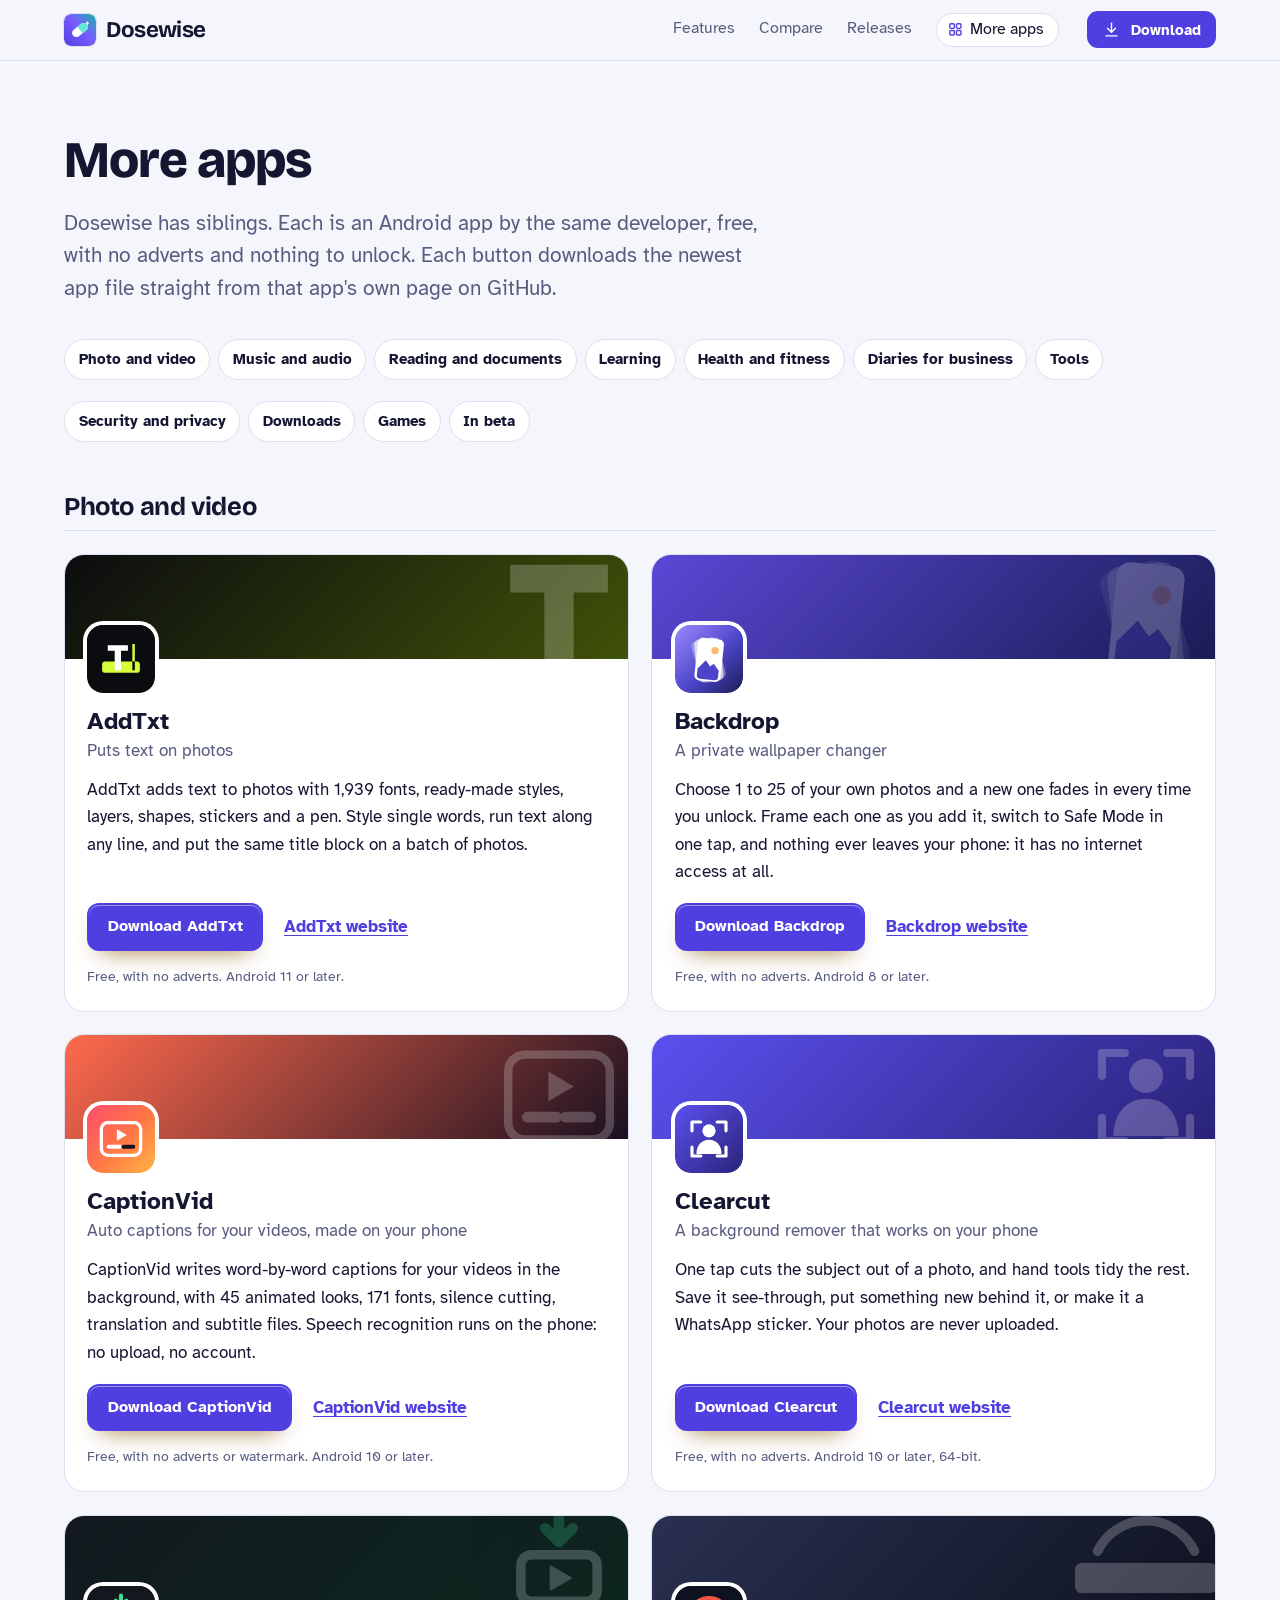
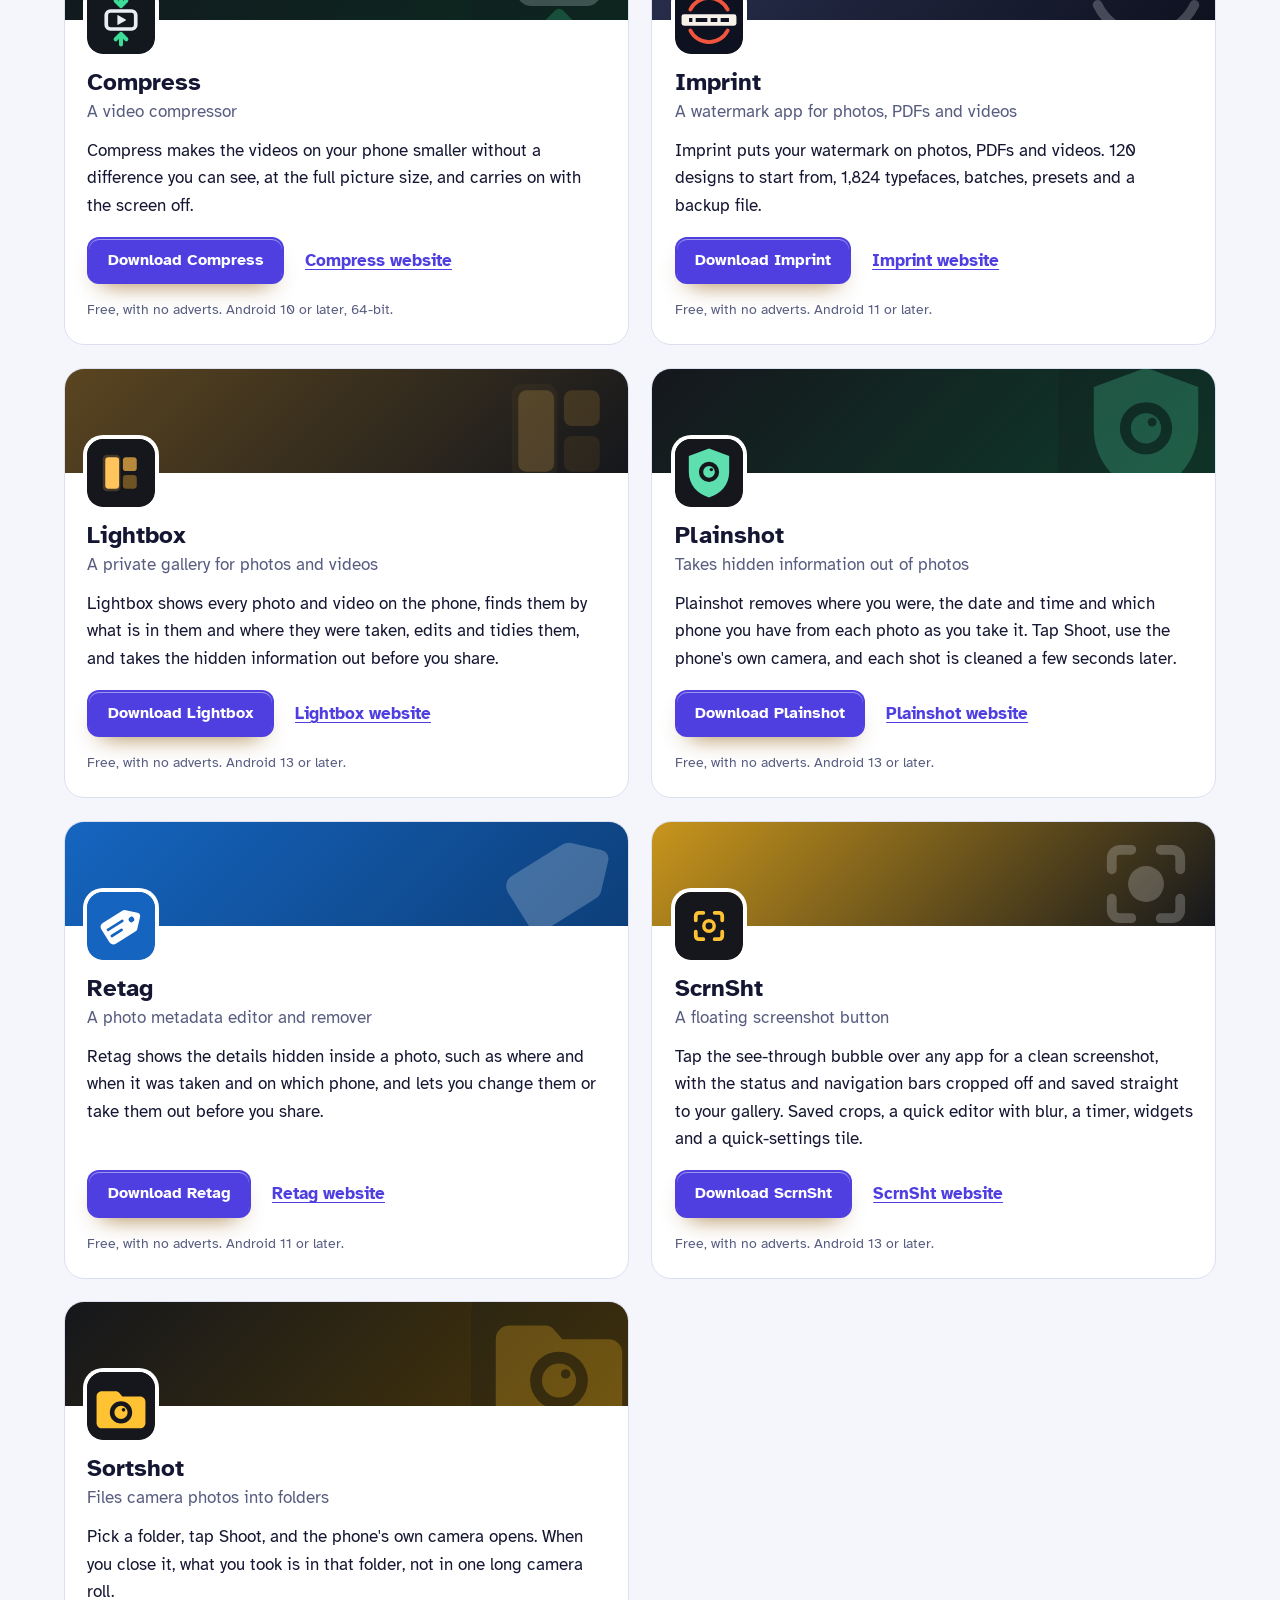
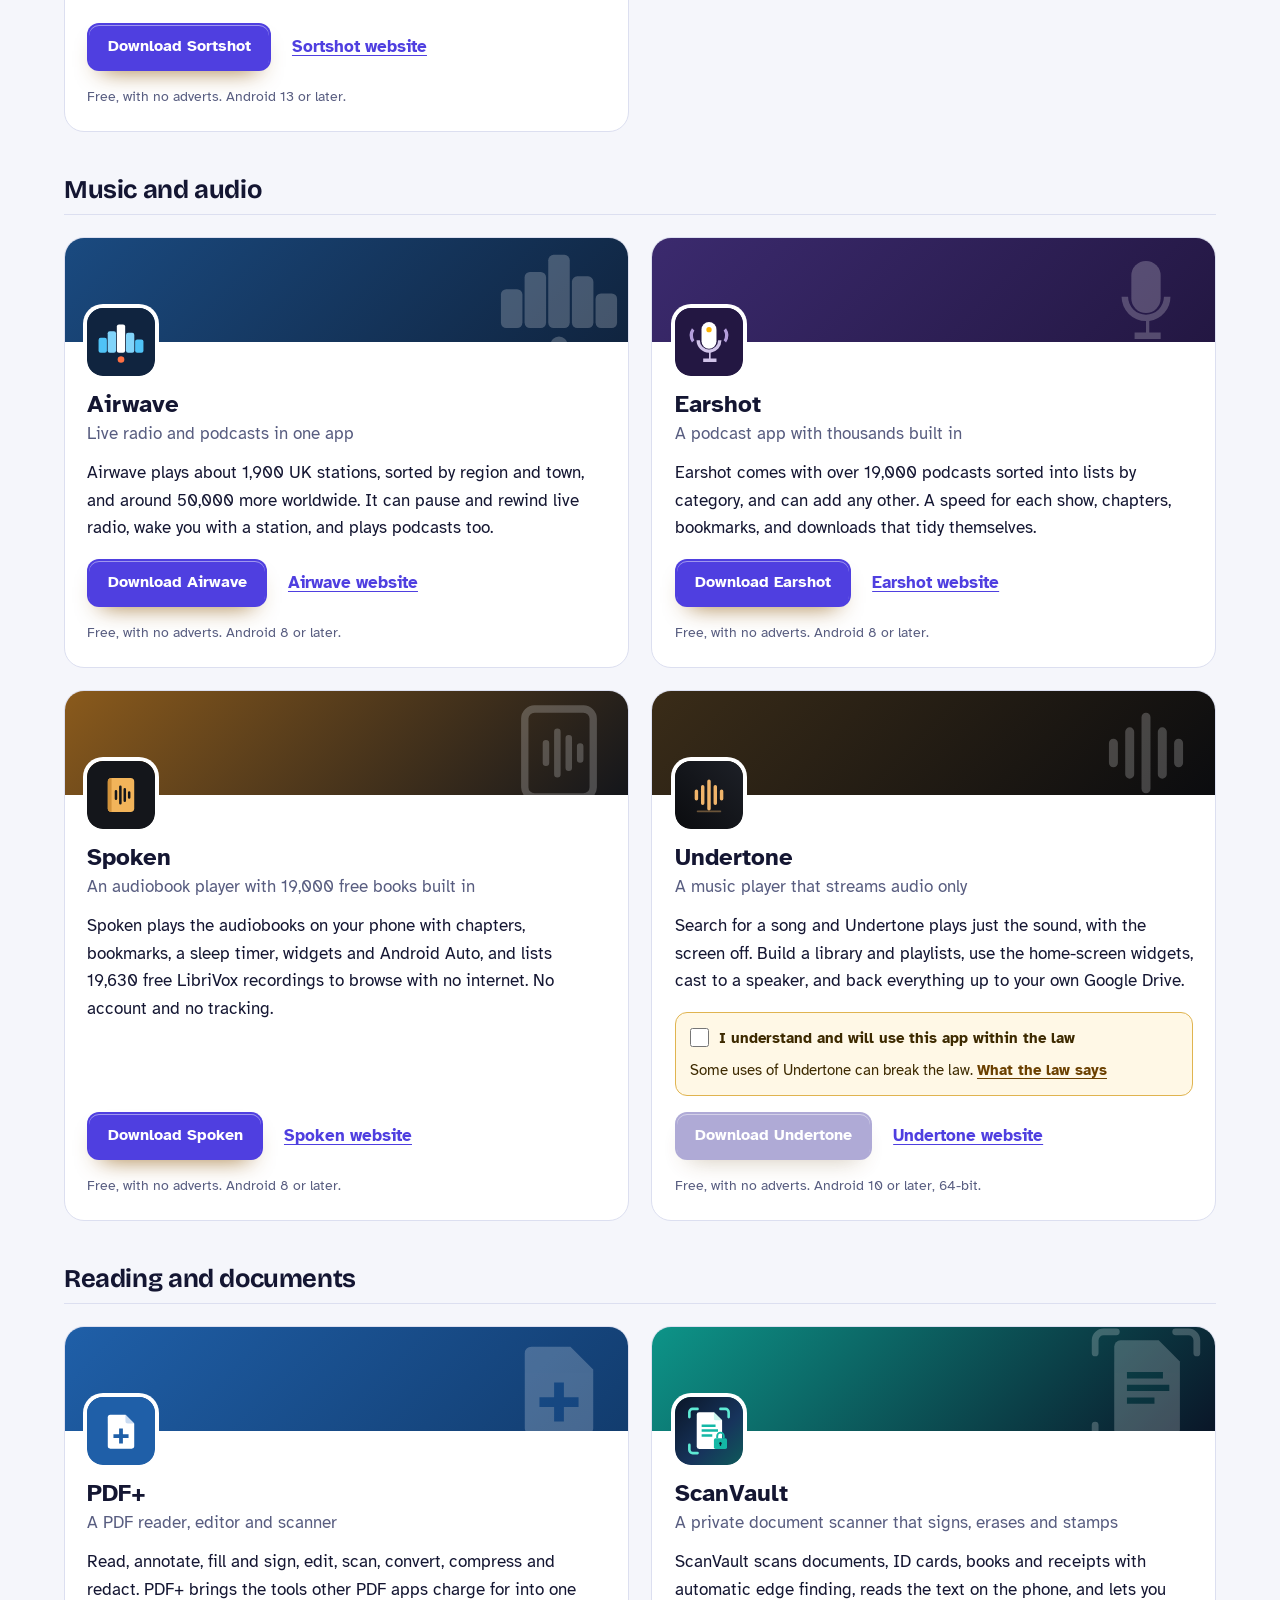
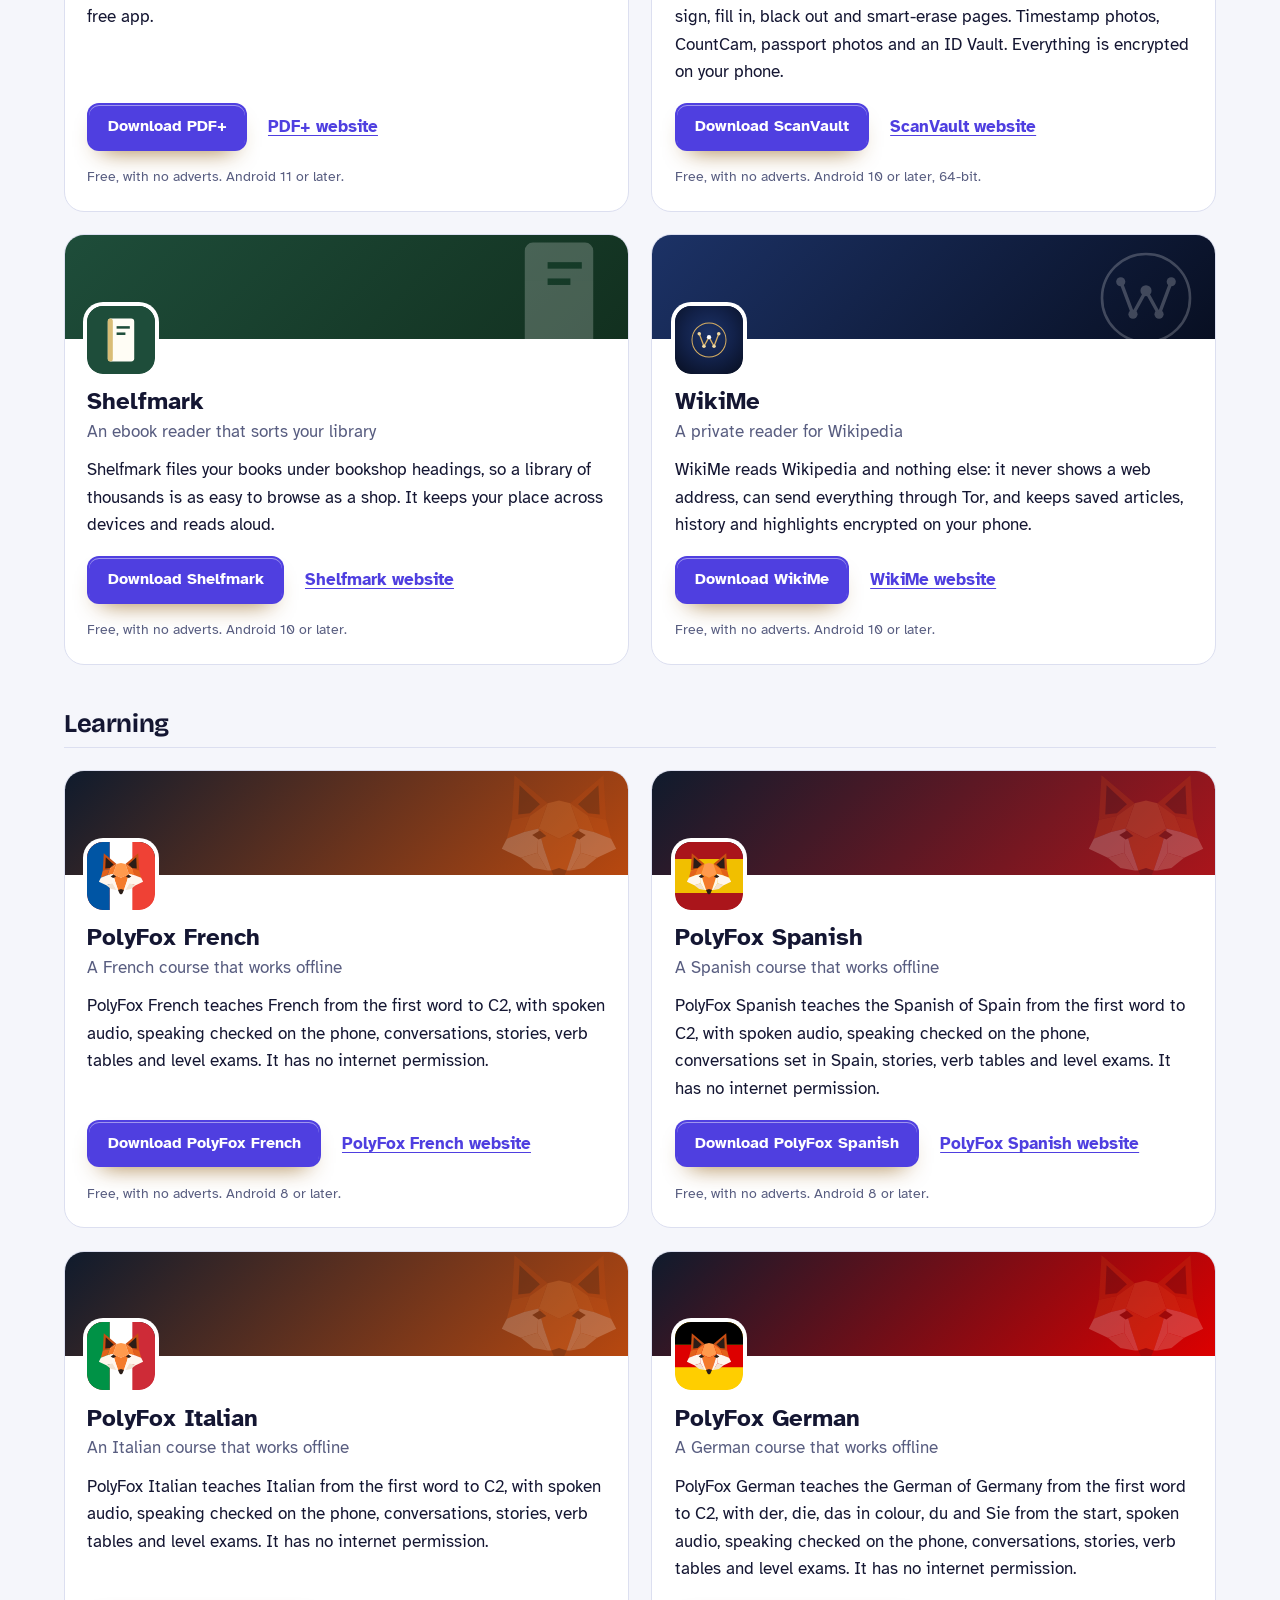
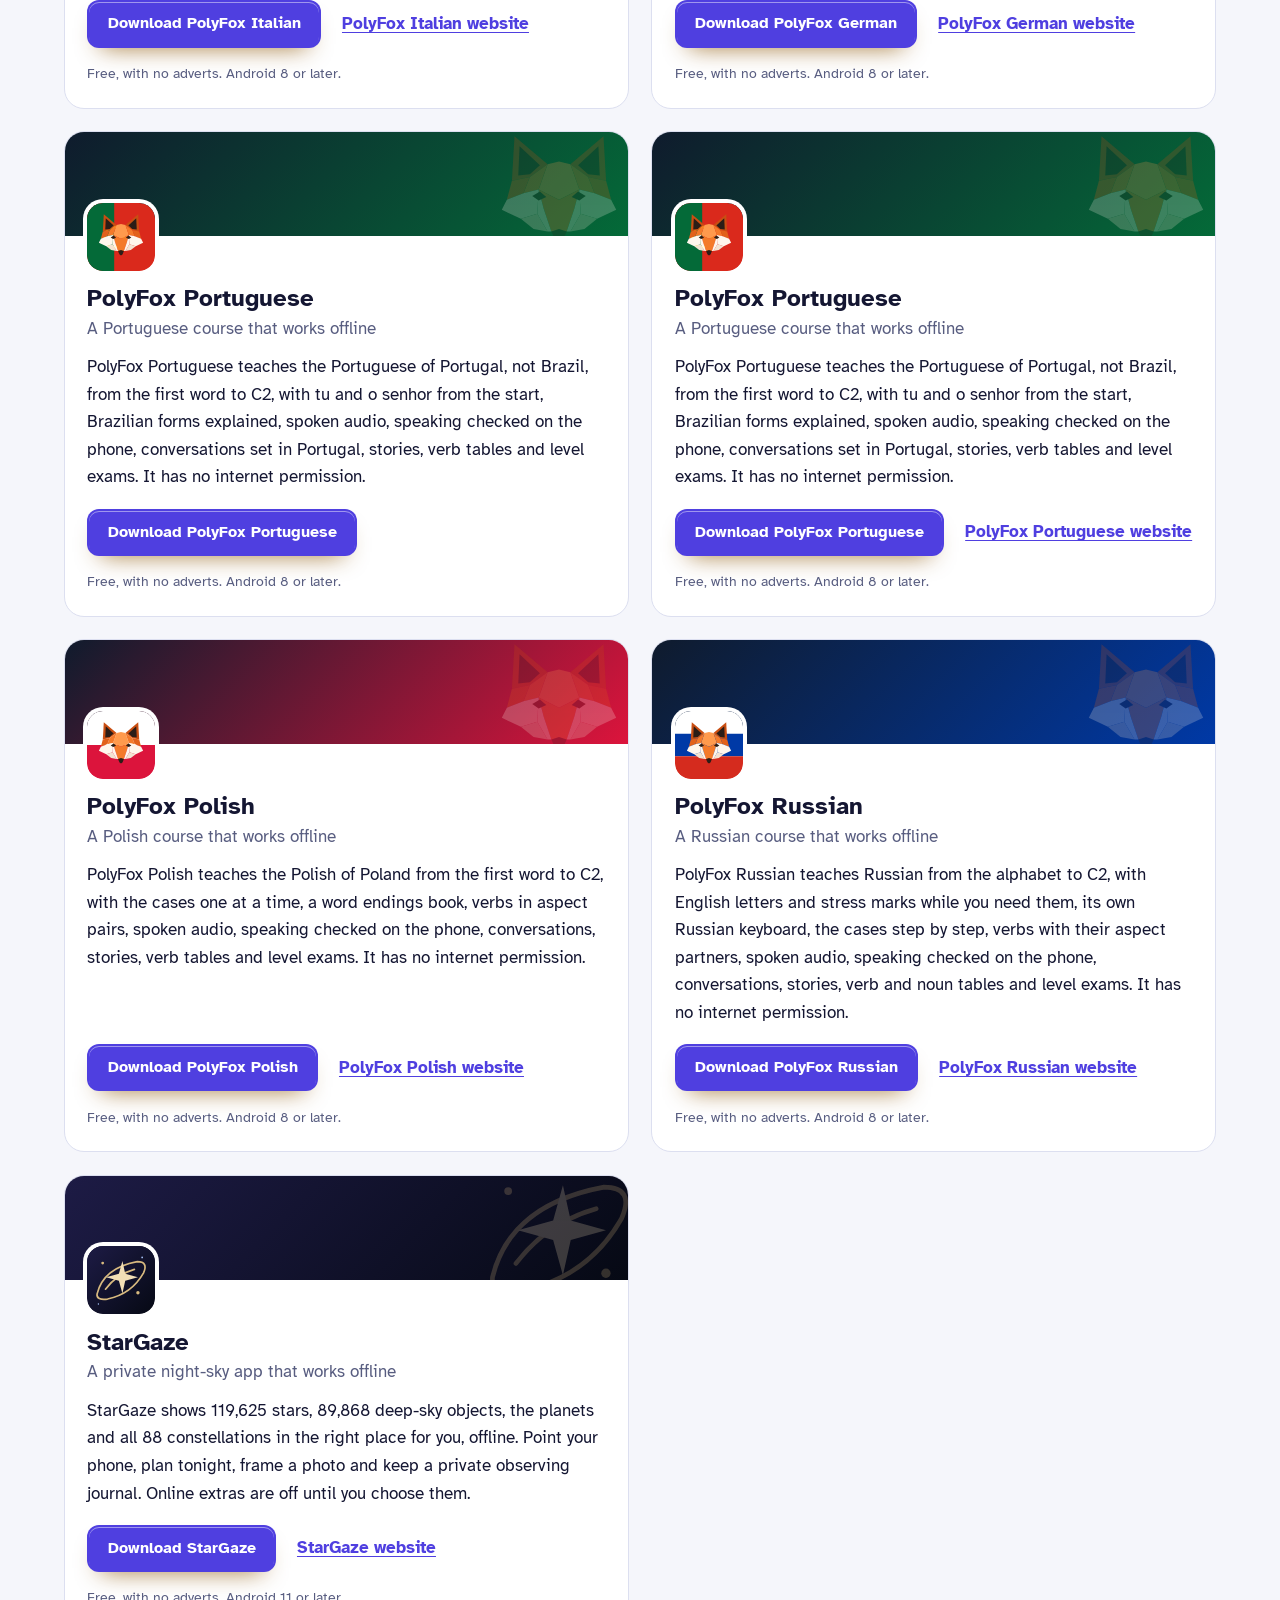
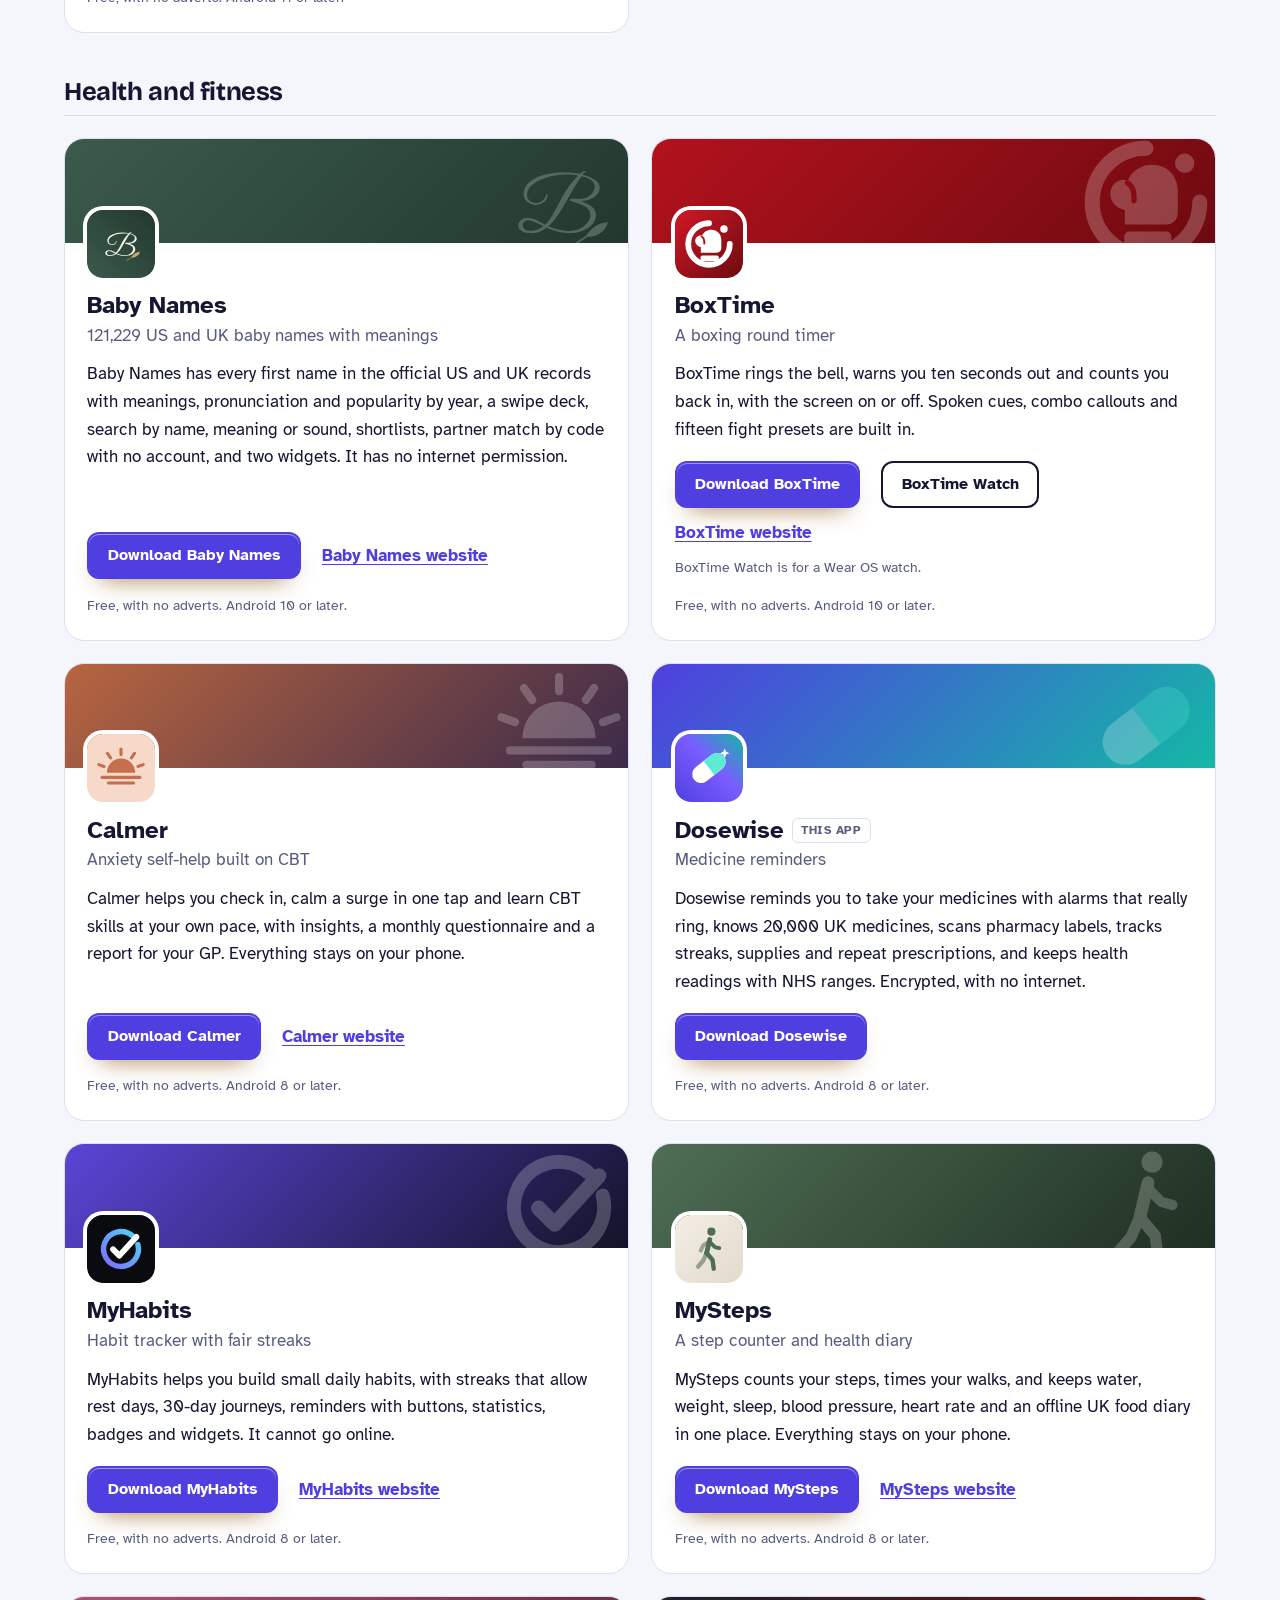
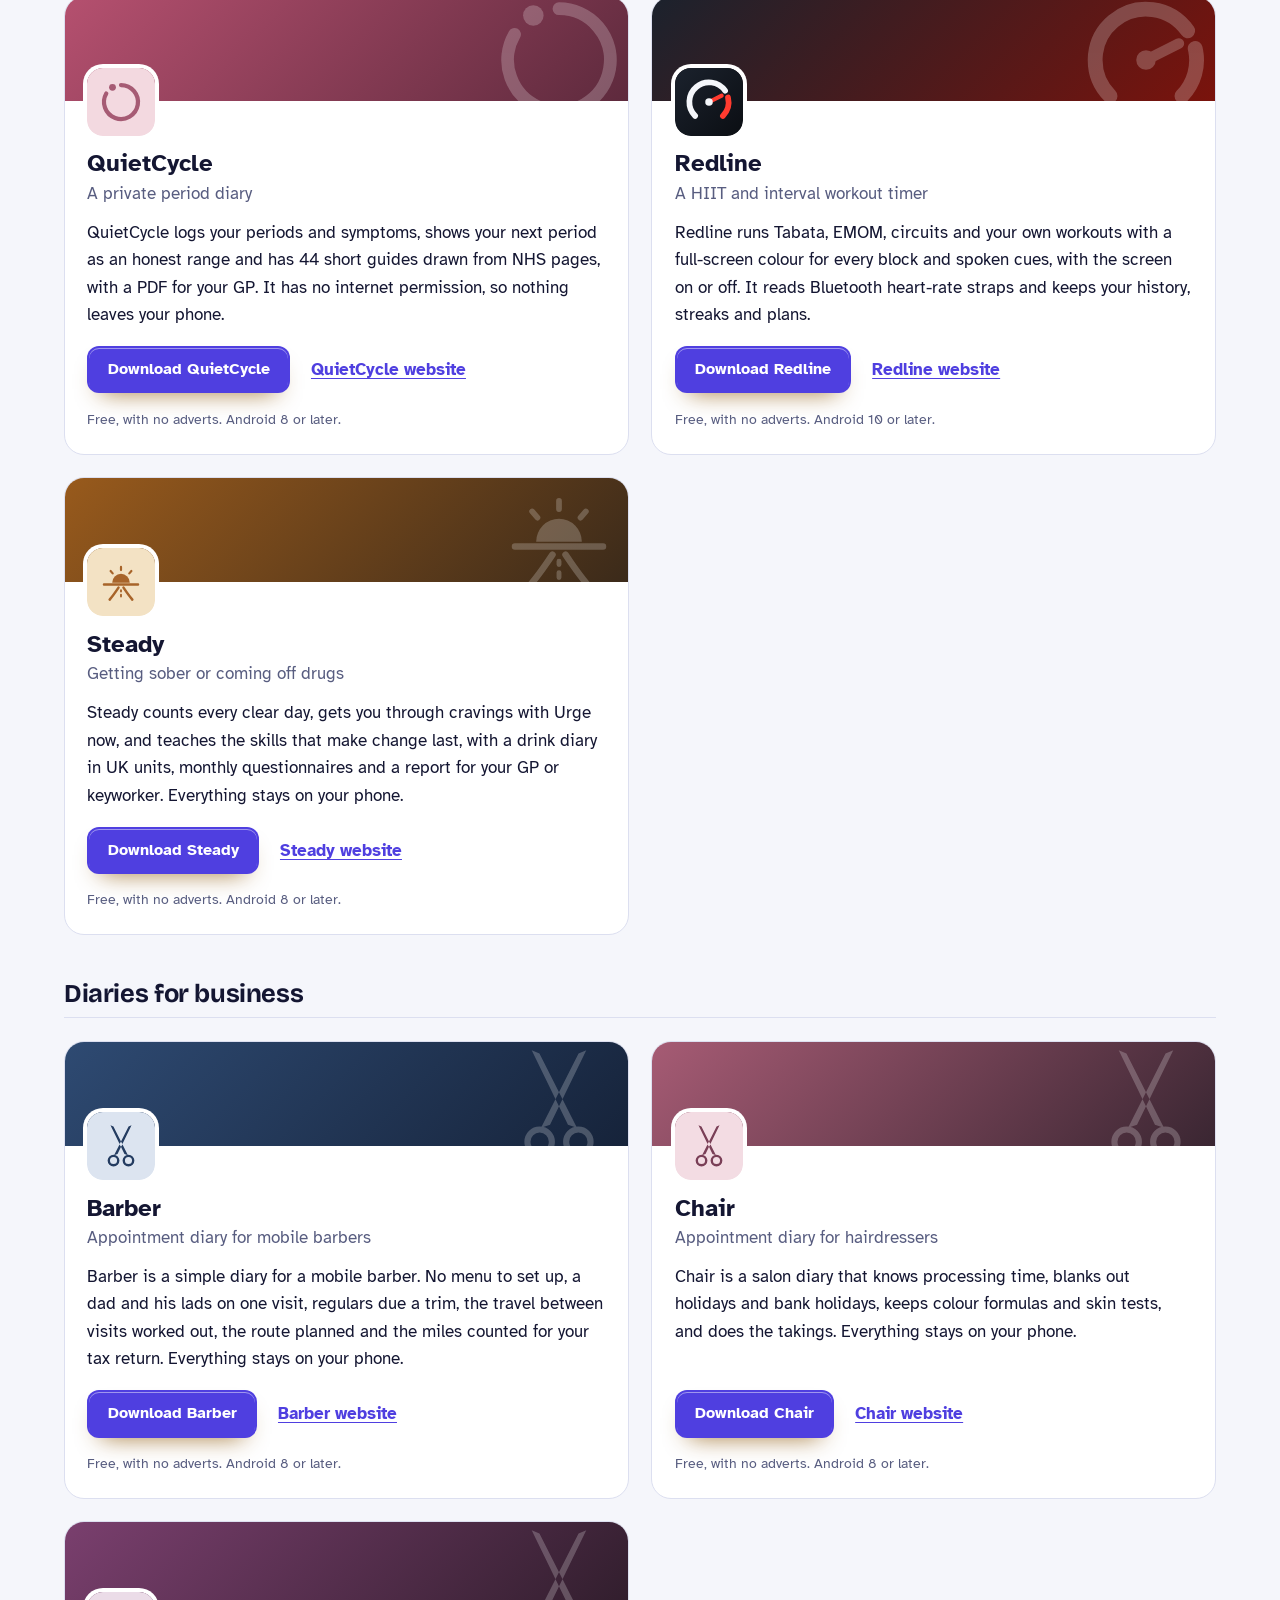
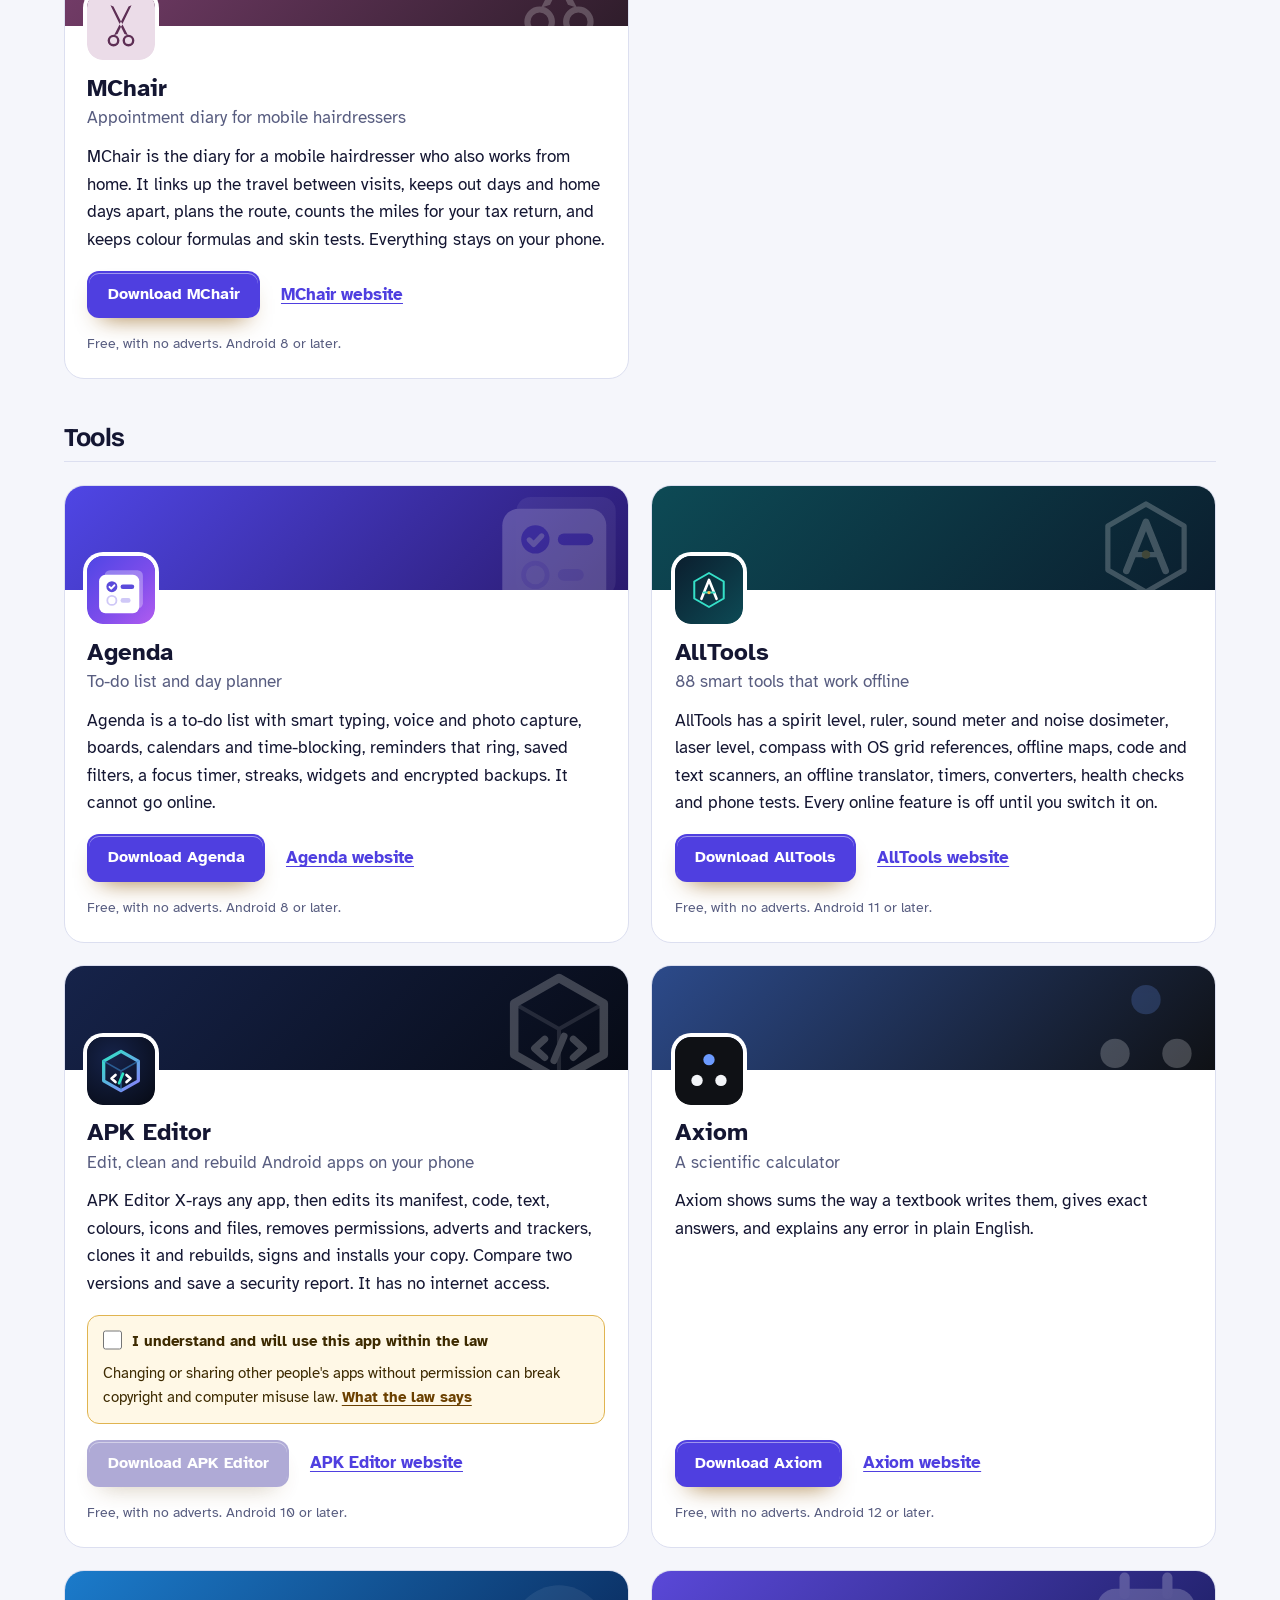
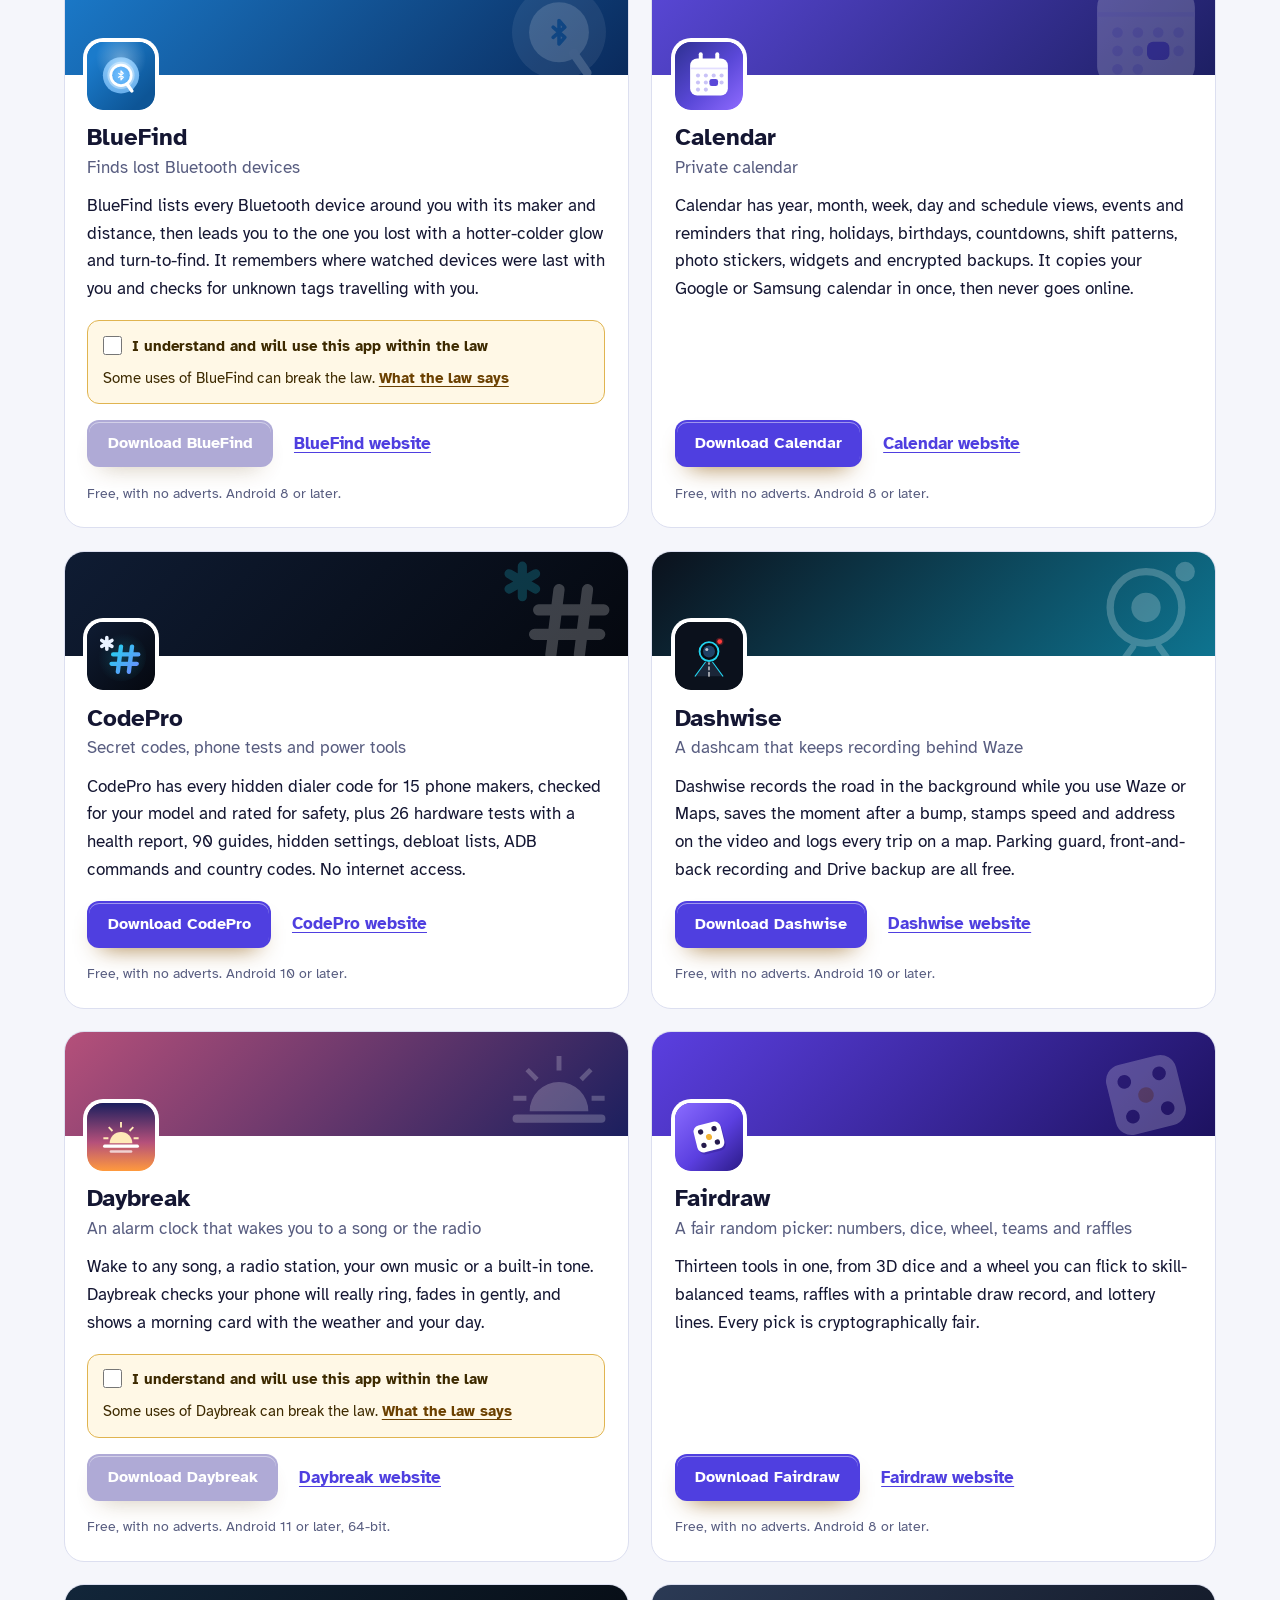
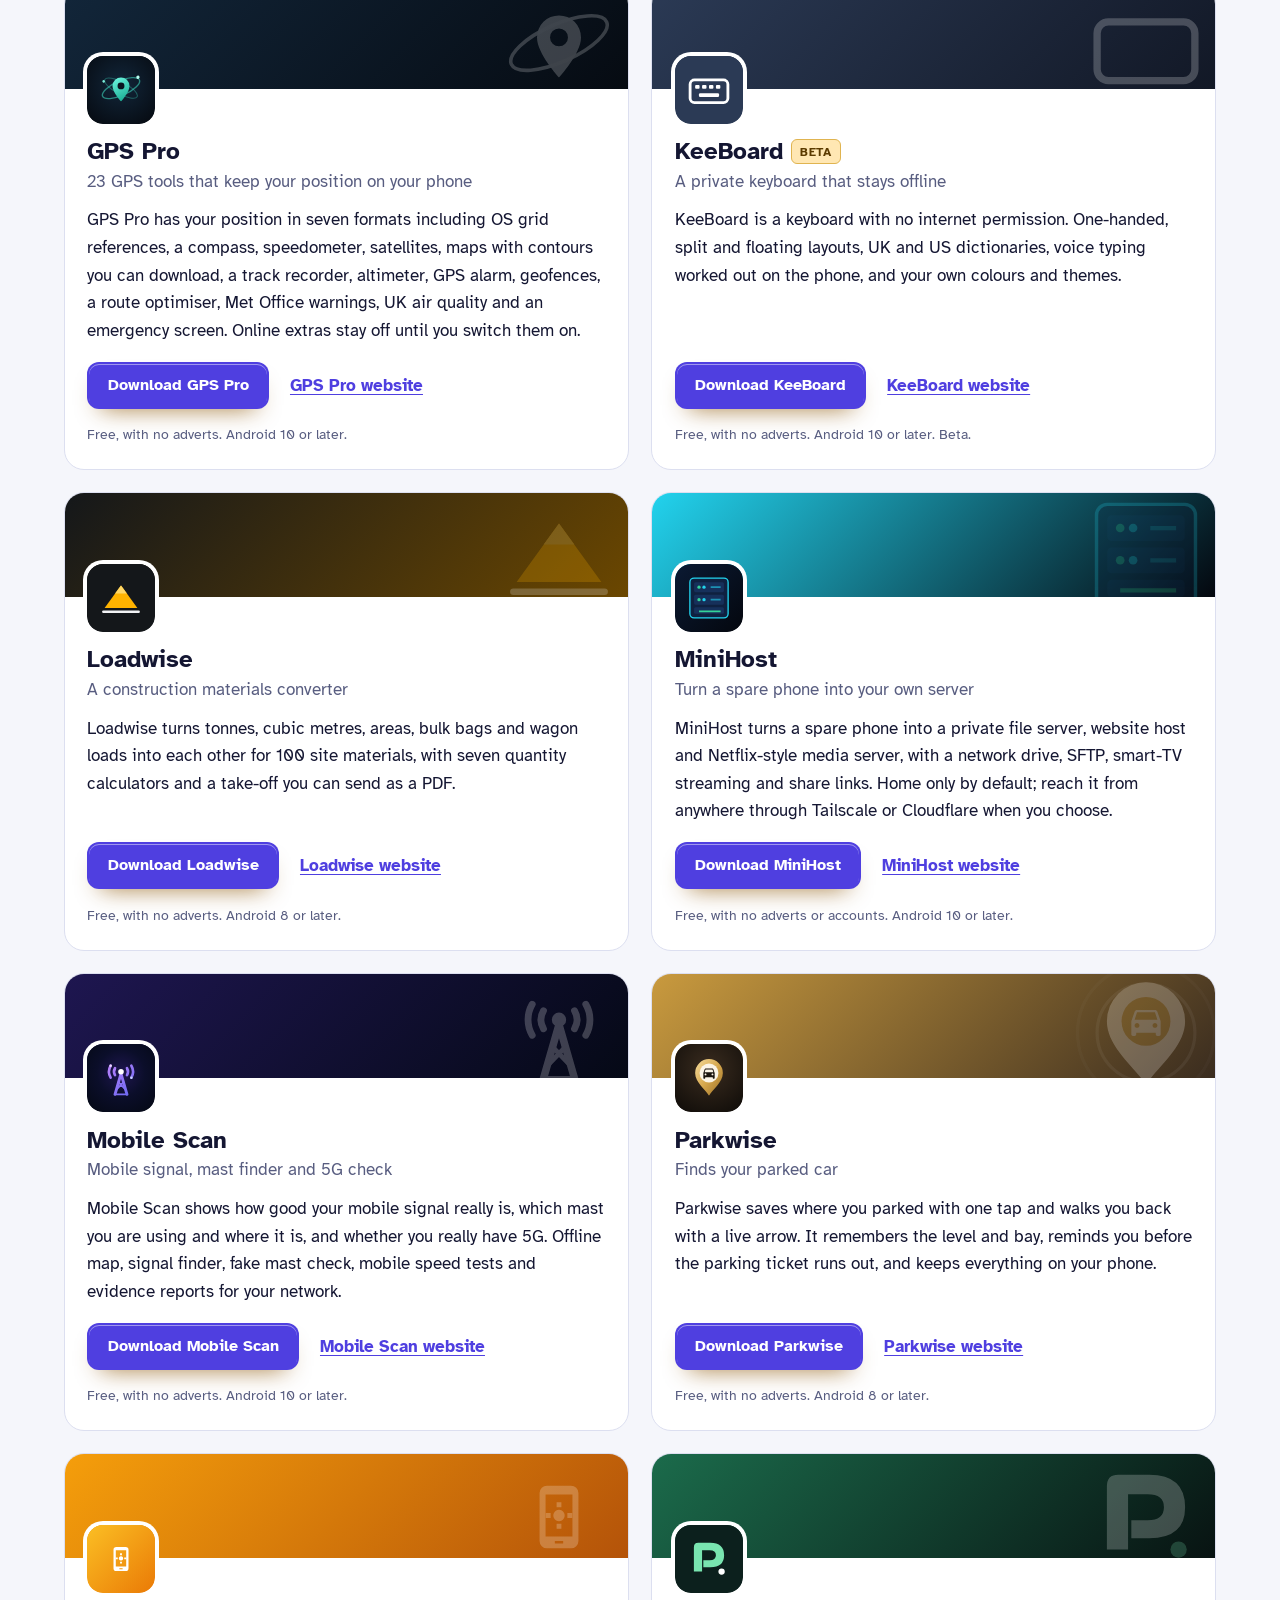
==== commit f9ddd22e: "More apps: add Baby Names" ====
--- a/more-apps.html
+++ b/more-apps.html
@@ -4,7 +4,7 @@
 <meta charset="utf-8">
 <meta name="viewport" content="width=device-width, initial-scale=1">
 <title>More apps from the maker of Dosewise</title>
-<meta name="description" content="All 96 free Android apps from the maker of Dosewise, in one list by category, each with its download and a link to its website.">
+<meta name="description" content="All 97 free Android apps from the maker of Dosewise, in one list by category, each with its download and a link to its website.">
 <meta name="author" content="Jonathan Jackson">
 <link rel="canonical" href="https://customgpter.github.io/dosewise/more-apps.html">
 <meta name="theme-color" content="#f5f6fb" media="(prefers-color-scheme: light)">
@@ -12,7 +12,7 @@
 <meta property="og:type" content="website">
 <meta property="og:site_name" content="Dosewise">
 <meta property="og:title" content="More apps from the maker of Dosewise">
-<meta property="og:description" content="All 96 free Android apps from the maker of Dosewise, in one list by category, each with its download and a link to its website.">
+<meta property="og:description" content="All 97 free Android apps from the maker of Dosewise, in one list by category, each with its download and a link to its website.">
 <meta property="og:url" content="https://customgpter.github.io/dosewise/more-apps.html">
 <meta property="og:image" content="https://customgpter.github.io/dosewise/assets/og.png">
 <meta property="og:image:width" content="1200">
@@ -26,7 +26,7 @@
 <link rel="preload" href="./assets/fonts/atkinson-hyperlegible-latin-400-normal.woff2" as="font" type="font/woff2" crossorigin>
 <link rel="stylesheet" href="./assets/site.css?v=1">
 <link rel="stylesheet" href="./assets/house.css?v=1">
-<script type="application/ld+json">{"@context":"https://schema.org","@type":"ItemList","name":"Apps from the maker of Dosewise","url":"https://customgpter.github.io/dosewise/more-apps.html","itemListElement":[{"@type":"ListItem","position":1,"name":"AddTxt","url":"https://customgpter.github.io/addtxt/"},{"@type":"ListItem","position":2,"name":"Backdrop","url":"https://customgpter.github.io/backdrop/"},{"@type":"ListItem","position":3,"name":"CaptionVid","url":"https://customgpter.github.io/captionvid/"},{"@type":"ListItem","position":4,"name":"Clearcut","url":"https://customgpter.github.io/clearcut/"},{"@type":"ListItem","position":5,"name":"Compress","url":"https://customgpter.github.io/compress/"},{"@type":"ListItem","position":6,"name":"Imprint","url":"https://customgpter.github.io/imprint/"},{"@type":"ListItem","position":7,"name":"Lightbox","url":"https://customgpter.github.io/lightbox/"},{"@type":"ListItem","position":8,"name":"Plainshot","url":"https://customgpter.github.io/plainshot/"},{"@type":"ListItem","position":9,"name":"Retag","url":"https://customgpter.github.io/retag/"},{"@type":"ListItem","position":10,"name":"ScrnSht","url":"https://customgpter.github.io/scrnsht/"},{"@type":"ListItem","position":11,"name":"Sortshot","url":"https://customgpter.github.io/sortshot/"},{"@type":"ListItem","position":12,"name":"Airwave","url":"https://customgpter.github.io/airwave/"},{"@type":"ListItem","position":13,"name":"Earshot","url":"https://customgpter.github.io/earshot/"},{"@type":"ListItem","position":14,"name":"Spoken","url":"https://customgpter.github.io/spoken/"},{"@type":"ListItem","position":15,"name":"Undertone","url":"https://customgpter.github.io/undertone/"},{"@type":"ListItem","position":16,"name":"PDF+","url":"https://customgpter.github.io/pdfplus/"},{"@type":"ListItem","position":17,"name":"ScanVault","url":"https://customgpter.github.io/scanvault/"},{"@type":"ListItem","position":18,"name":"Shelfmark","url":"https://customgpter.github.io/shelfmark/"},{"@type":"ListItem","position":19,"name":"WikiMe","url":"https://customgpter.github.io/wikime/"},{"@type":"ListItem","position":20,"name":"PolyFox French","url":"https://customgpter.github.io/polyfox/"},{"@type":"ListItem","position":21,"name":"PolyFox German","url":"https://customgpter.github.io/polyfox-german/"},{"@type":"ListItem","position":22,"name":"PolyFox Portuguese","url":"https://customgpter.github.io/polyfox-portuguese/"},{"@type":"ListItem","position":23,"name":"PolyFox Polish","url":"https://customgpter.github.io/polyfox-polish/"},{"@type":"ListItem","position":24,"name":"PolyFox Russian","url":"https://customgpter.github.io/polyfox-russian/"},{"@type":"ListItem","position":25,"name":"StarGaze","url":"https://customgpter.github.io/stargaze/"},{"@type":"ListItem","position":26,"name":"BoxTime","url":"https://customgpter.github.io/boxtime/"},{"@type":"ListItem","position":27,"name":"Calmer","url":"https://customgpter.github.io/calmer/"},{"@type":"ListItem","position":28,"name":"Dosewise","url":"https://customgpter.github.io/dosewise/"},{"@type":"ListItem","position":29,"name":"MyHabits","url":"https://customgpter.github.io/myhabits/"},{"@type":"ListItem","position":30,"name":"MySteps","url":"https://customgpter.github.io/mysteps/"},{"@type":"ListItem","position":31,"name":"QuietCycle","url":"https://customgpter.github.io/quietcycle/"},{"@type":"ListItem","position":32,"name":"Redline","url":"https://customgpter.github.io/redline/"},{"@type":"ListItem","position":33,"name":"Steady","url":"https://customgpter.github.io/steady/"},{"@type":"ListItem","position":34,"name":"Barber","url":"https://customgpter.github.io/barber/"},{"@type":"ListItem","position":35,"name":"Chair","url":"https://customgpter.github.io/chair/"},{"@type":"ListItem","position":36,"name":"MChair","url":"https://customgpter.github.io/mchair/"},{"@type":"ListItem","position":37,"name":"Agenda","url":"https://customgpter.github.io/agenda/"},{"@type":"ListItem","position":38,"name":"AllTools","url":"https://customgpter.github.io/alltools/"},{"@type":"ListItem","position":39,"name":"APK Editor","url":"https://customgpter.github.io/apkeditor/"},{"@type":"ListItem","position":40,"name":"Axiom","url":"https://customgpter.github.io/axiom/"},{"@type":"ListItem","position":41,"name":"BlueFind","url":"https://customgpter.github.io/bluefind/"},{"@type":"ListItem","position":42,"name":"Calendar","url":"https://customgpter.github.io/calendar/"},{"@type":"ListItem","position":43,"name":"CodePro","url":"https://customgpter.github.io/codepro/"},{"@type":"ListItem","position":44,"name":"Dashwise","url":"https://customgpter.github.io/dashwise/"},{"@type":"ListItem","position":45,"name":"Daybreak","url":"https://customgpter.github.io/daybreak/"},{"@type":"ListItem","position":46,"name":"Fairdraw","url":"https://customgpter.github.io/fairdraw/"},{"@type":"ListItem","position":47,"name":"GPS Pro","url":"https://customgpter.github.io/gpspro/"},{"@type":"ListItem","position":48,"name":"KeeBoard","url":"https://customgpter.github.io/keeboard/"},{"@type":"ListItem","position":49,"name":"Loadwise","url":"https://customgpter.github.io/loadwise/"},{"@type":"ListItem","position":50,"name":"MiniHost","url":"https://customgpter.github.io/minihost/"},{"@type":"ListItem","position":51,"name":"Mobile Scan","url":"https://customgpter.github.io/mobilescan/"},{"@type":"ListItem","position":52,"name":"Parkwise","url":"https://customgpter.github.io/parkwise/"},{"@type":"ListItem","position":53,"name":"Pocketmind","url":"https://customgpter.github.io/pocketmind/"},{"@type":"ListItem","position":54,"name":"Refine","url":"https://customgpter.github.io/refine/"},{"@type":"ListItem","position":55,"name":"Shiftwise","url":"https://customgpter.github.io/shiftwise/"},{"@type":"ListItem","position":56,"name":"SimpleCalc","url":"https://customgpter.github.io/simplecalc/"},{"@type":"ListItem","position":57,"name":"Skyline","url":"https://customgpter.github.io/skyline/"},{"@type":"ListItem","position":58,"name":"Slipway","url":"https://customgpter.github.io/slipway/"},{"@type":"ListItem","position":59,"name":"Tagger","url":"https://customgpter.github.io/tagger/"},{"@type":"ListItem","position":60,"name":"TotalClean","url":"https://customgpter.github.io/totalclean/"},{"@type":"ListItem","position":61,"name":"TVLink","url":"https://customgpter.github.io/tvlink/"},{"@type":"ListItem","position":62,"name":"Unbox","url":"https://customgpter.github.io/unbox/"},{"@type":"ListItem","position":63,"name":"WhatsKeep","url":"https://customgpter.github.io/whatskeep/"},{"@type":"ListItem","position":64,"name":"WiFi Scan","url":"https://customgpter.github.io/wifiscan/"},{"@type":"ListItem","position":65,"name":"Auditly","url":"https://customgpter.github.io/auditly/"},{"@type":"ListItem","position":66,"name":"Backchannel","url":"https://customgpter.github.io/backchannel/"},{"@type":"ListItem","position":67,"name":"ENotes","url":"https://customgpter.github.io/enotes/"},{"@type":"ListItem","position":68,"name":"FindMe","url":"https://customgpter.github.io/findme/"},{"@type":"ListItem","position":69,"name":"iLock","url":"https://customgpter.github.io/ilock/"},{"@type":"ListItem","position":70,"name":"ImSafe","url":"https://customgpter.github.io/imsafe/"},{"@type":"ListItem","position":71,"name":"IShred","url":"https://customgpter.github.io/ishred/"},{"@type":"ListItem","position":72,"name":"LockBox","url":"https://customgpter.github.io/lockbox/"},{"@type":"ListItem","position":73,"name":"PassVault","url":"https://customgpter.github.io/passvault/"},{"@type":"ListItem","position":74,"name":"SpyFind","url":"https://customgpter.github.io/spyfind/"},{"@type":"ListItem","position":75,"name":"TextWipe","url":"https://customgpter.github.io/textwipe/"},{"@type":"ListItem","position":76,"name":"Tracewire","url":"https://customgpter.github.io/tracewire/"},{"@type":"ListItem","position":77,"name":"Vigil","url":"https://customgpter.github.io/vigil/"},{"@type":"ListItem","position":78,"name":"Grab","url":"https://customgpter.github.io/grab/"},{"@type":"ListItem","position":79,"name":"Swarm","url":"https://customgpter.github.io/swarm/"},{"@type":"ListItem","position":80,"name":"Plane Games","url":"https://customgpter.github.io/plane-games/"},{"@type":"ListItem","position":81,"name":"Ninefold","url":"https://customgpter.github.io/ninefold/"},{"@type":"ListItem","position":82,"name":"Cubewise","url":"https://customgpter.github.io/cubewise/"},{"@type":"ListItem","position":83,"name":"Tilewise","url":"https://customgpter.github.io/tilewise/"},{"@type":"ListItem","position":84,"name":"Letterwise","url":"https://customgpter.github.io/letterwise/"},{"@type":"ListItem","position":85,"name":"Kingside","url":"https://customgpter.github.io/kingside/"},{"@type":"ListItem","position":86,"name":"Deckhand","url":"https://customgpter.github.io/deckhand/"},{"@type":"ListItem","position":87,"name":"SNESForge","url":"https://customgpter.github.io/snesforge/"},{"@type":"ListItem","position":88,"name":"Fame Boy","url":"https://customgpter.github.io/fameboy/"},{"@type":"ListItem","position":89,"name":"PSPPro","url":"https://customgpter.github.io/psppro/"},{"@type":"ListItem","position":90,"name":"MegaGen","url":"https://customgpter.github.io/megagen/"},{"@type":"ListItem","position":91,"name":"QVR","url":"https://customgpter.github.io/qvr/"},{"@type":"ListItem","position":92,"name":"QVR Watch","url":"https://customgpter.github.io/qvr-watch/"},{"@type":"ListItem","position":93,"name":"QVRLite","url":"https://customgpter.github.io/qvrlite/"},{"@type":"ListItem","position":94,"name":"Onionz","url":"https://customgpter.github.io/onionz/"},{"@type":"ListItem","position":95,"name":"OnionzWeb","url":"https://customgpter.github.io/onionzweb/"}]}</script>
+<script type="application/ld+json">{"@context":"https://schema.org","@type":"ItemList","name":"Apps from the maker of Dosewise","url":"https://customgpter.github.io/dosewise/more-apps.html","itemListElement":[{"@type":"ListItem","position":1,"name":"AddTxt","url":"https://customgpter.github.io/addtxt/"},{"@type":"ListItem","position":2,"name":"Backdrop","url":"https://customgpter.github.io/backdrop/"},{"@type":"ListItem","position":3,"name":"CaptionVid","url":"https://customgpter.github.io/captionvid/"},{"@type":"ListItem","position":4,"name":"Clearcut","url":"https://customgpter.github.io/clearcut/"},{"@type":"ListItem","position":5,"name":"Compress","url":"https://customgpter.github.io/compress/"},{"@type":"ListItem","position":6,"name":"Imprint","url":"https://customgpter.github.io/imprint/"},{"@type":"ListItem","position":7,"name":"Lightbox","url":"https://customgpter.github.io/lightbox/"},{"@type":"ListItem","position":8,"name":"Plainshot","url":"https://customgpter.github.io/plainshot/"},{"@type":"ListItem","position":9,"name":"Retag","url":"https://customgpter.github.io/retag/"},{"@type":"ListItem","position":10,"name":"ScrnSht","url":"https://customgpter.github.io/scrnsht/"},{"@type":"ListItem","position":11,"name":"Sortshot","url":"https://customgpter.github.io/sortshot/"},{"@type":"ListItem","position":12,"name":"Airwave","url":"https://customgpter.github.io/airwave/"},{"@type":"ListItem","position":13,"name":"Earshot","url":"https://customgpter.github.io/earshot/"},{"@type":"ListItem","position":14,"name":"Spoken","url":"https://customgpter.github.io/spoken/"},{"@type":"ListItem","position":15,"name":"Undertone","url":"https://customgpter.github.io/undertone/"},{"@type":"ListItem","position":16,"name":"PDF+","url":"https://customgpter.github.io/pdfplus/"},{"@type":"ListItem","position":17,"name":"ScanVault","url":"https://customgpter.github.io/scanvault/"},{"@type":"ListItem","position":18,"name":"Shelfmark","url":"https://customgpter.github.io/shelfmark/"},{"@type":"ListItem","position":19,"name":"WikiMe","url":"https://customgpter.github.io/wikime/"},{"@type":"ListItem","position":20,"name":"PolyFox French","url":"https://customgpter.github.io/polyfox/"},{"@type":"ListItem","position":21,"name":"PolyFox German","url":"https://customgpter.github.io/polyfox-german/"},{"@type":"ListItem","position":22,"name":"PolyFox Portuguese","url":"https://customgpter.github.io/polyfox-portuguese/"},{"@type":"ListItem","position":23,"name":"PolyFox Polish","url":"https://customgpter.github.io/polyfox-polish/"},{"@type":"ListItem","position":24,"name":"PolyFox Russian","url":"https://customgpter.github.io/polyfox-russian/"},{"@type":"ListItem","position":25,"name":"StarGaze","url":"https://customgpter.github.io/stargaze/"},{"@type":"ListItem","position":26,"name":"Baby Names","url":"https://customgpter.github.io/babynames/"},{"@type":"ListItem","position":27,"name":"BoxTime","url":"https://customgpter.github.io/boxtime/"},{"@type":"ListItem","position":28,"name":"Calmer","url":"https://customgpter.github.io/calmer/"},{"@type":"ListItem","position":29,"name":"Dosewise","url":"https://customgpter.github.io/dosewise/"},{"@type":"ListItem","position":30,"name":"MyHabits","url":"https://customgpter.github.io/myhabits/"},{"@type":"ListItem","position":31,"name":"MySteps","url":"https://customgpter.github.io/mysteps/"},{"@type":"ListItem","position":32,"name":"QuietCycle","url":"https://customgpter.github.io/quietcycle/"},{"@type":"ListItem","position":33,"name":"Redline","url":"https://customgpter.github.io/redline/"},{"@type":"ListItem","position":34,"name":"Steady","url":"https://customgpter.github.io/steady/"},{"@type":"ListItem","position":35,"name":"Barber","url":"https://customgpter.github.io/barber/"},{"@type":"ListItem","position":36,"name":"Chair","url":"https://customgpter.github.io/chair/"},{"@type":"ListItem","position":37,"name":"MChair","url":"https://customgpter.github.io/mchair/"},{"@type":"ListItem","position":38,"name":"Agenda","url":"https://customgpter.github.io/agenda/"},{"@type":"ListItem","position":39,"name":"AllTools","url":"https://customgpter.github.io/alltools/"},{"@type":"ListItem","position":40,"name":"APK Editor","url":"https://customgpter.github.io/apkeditor/"},{"@type":"ListItem","position":41,"name":"Axiom","url":"https://customgpter.github.io/axiom/"},{"@type":"ListItem","position":42,"name":"BlueFind","url":"https://customgpter.github.io/bluefind/"},{"@type":"ListItem","position":43,"name":"Calendar","url":"https://customgpter.github.io/calendar/"},{"@type":"ListItem","position":44,"name":"CodePro","url":"https://customgpter.github.io/codepro/"},{"@type":"ListItem","position":45,"name":"Dashwise","url":"https://customgpter.github.io/dashwise/"},{"@type":"ListItem","position":46,"name":"Daybreak","url":"https://customgpter.github.io/daybreak/"},{"@type":"ListItem","position":47,"name":"Fairdraw","url":"https://customgpter.github.io/fairdraw/"},{"@type":"ListItem","position":48,"name":"GPS Pro","url":"https://customgpter.github.io/gpspro/"},{"@type":"ListItem","position":49,"name":"KeeBoard","url":"https://customgpter.github.io/keeboard/"},{"@type":"ListItem","position":50,"name":"Loadwise","url":"https://customgpter.github.io/loadwise/"},{"@type":"ListItem","position":51,"name":"MiniHost","url":"https://customgpter.github.io/minihost/"},{"@type":"ListItem","position":52,"name":"Mobile Scan","url":"https://customgpter.github.io/mobilescan/"},{"@type":"ListItem","position":53,"name":"Parkwise","url":"https://customgpter.github.io/parkwise/"},{"@type":"ListItem","position":54,"name":"Pocketmind","url":"https://customgpter.github.io/pocketmind/"},{"@type":"ListItem","position":55,"name":"Refine","url":"https://customgpter.github.io/refine/"},{"@type":"ListItem","position":56,"name":"Shiftwise","url":"https://customgpter.github.io/shiftwise/"},{"@type":"ListItem","position":57,"name":"SimpleCalc","url":"https://customgpter.github.io/simplecalc/"},{"@type":"ListItem","position":58,"name":"Skyline","url":"https://customgpter.github.io/skyline/"},{"@type":"ListItem","position":59,"name":"Slipway","url":"https://customgpter.github.io/slipway/"},{"@type":"ListItem","position":60,"name":"Tagger","url":"https://customgpter.github.io/tagger/"},{"@type":"ListItem","position":61,"name":"TotalClean","url":"https://customgpter.github.io/totalclean/"},{"@type":"ListItem","position":62,"name":"TVLink","url":"https://customgpter.github.io/tvlink/"},{"@type":"ListItem","position":63,"name":"Unbox","url":"https://customgpter.github.io/unbox/"},{"@type":"ListItem","position":64,"name":"WhatsKeep","url":"https://customgpter.github.io/whatskeep/"},{"@type":"ListItem","position":65,"name":"WiFi Scan","url":"https://customgpter.github.io/wifiscan/"},{"@type":"ListItem","position":66,"name":"Auditly","url":"https://customgpter.github.io/auditly/"},{"@type":"ListItem","position":67,"name":"Backchannel","url":"https://customgpter.github.io/backchannel/"},{"@type":"ListItem","position":68,"name":"ENotes","url":"https://customgpter.github.io/enotes/"},{"@type":"ListItem","position":69,"name":"FindMe","url":"https://customgpter.github.io/findme/"},{"@type":"ListItem","position":70,"name":"iLock","url":"https://customgpter.github.io/ilock/"},{"@type":"ListItem","position":71,"name":"ImSafe","url":"https://customgpter.github.io/imsafe/"},{"@type":"ListItem","position":72,"name":"IShred","url":"https://customgpter.github.io/ishred/"},{"@type":"ListItem","position":73,"name":"LockBox","url":"https://customgpter.github.io/lockbox/"},{"@type":"ListItem","position":74,"name":"PassVault","url":"https://customgpter.github.io/passvault/"},{"@type":"ListItem","position":75,"name":"SpyFind","url":"https://customgpter.github.io/spyfind/"},{"@type":"ListItem","position":76,"name":"TextWipe","url":"https://customgpter.github.io/textwipe/"},{"@type":"ListItem","position":77,"name":"Tracewire","url":"https://customgpter.github.io/tracewire/"},{"@type":"ListItem","position":78,"name":"Vigil","url":"https://customgpter.github.io/vigil/"},{"@type":"ListItem","position":79,"name":"Grab","url":"https://customgpter.github.io/grab/"},{"@type":"ListItem","position":80,"name":"Swarm","url":"https://customgpter.github.io/swarm/"},{"@type":"ListItem","position":81,"name":"Plane Games","url":"https://customgpter.github.io/plane-games/"},{"@type":"ListItem","position":82,"name":"Ninefold","url":"https://customgpter.github.io/ninefold/"},{"@type":"ListItem","position":83,"name":"Cubewise","url":"https://customgpter.github.io/cubewise/"},{"@type":"ListItem","position":84,"name":"Tilewise","url":"https://customgpter.github.io/tilewise/"},{"@type":"ListItem","position":85,"name":"Letterwise","url":"https://customgpter.github.io/letterwise/"},{"@type":"ListItem","position":86,"name":"Kingside","url":"https://customgpter.github.io/kingside/"},{"@type":"ListItem","position":87,"name":"Deckhand","url":"https://customgpter.github.io/deckhand/"},{"@type":"ListItem","position":88,"name":"SNESForge","url":"https://customgpter.github.io/snesforge/"},{"@type":"ListItem","position":89,"name":"Fame Boy","url":"https://customgpter.github.io/fameboy/"},{"@type":"ListItem","position":90,"name":"PSPPro","url":"https://customgpter.github.io/psppro/"},{"@type":"ListItem","position":91,"name":"MegaGen","url":"https://customgpter.github.io/megagen/"},{"@type":"ListItem","position":92,"name":"QVR","url":"https://customgpter.github.io/qvr/"},{"@type":"ListItem","position":93,"name":"QVR Watch","url":"https://customgpter.github.io/qvr-watch/"},{"@type":"ListItem","position":94,"name":"QVRLite","url":"https://customgpter.github.io/qvrlite/"},{"@type":"ListItem","position":95,"name":"Onionz","url":"https://customgpter.github.io/onionz/"},{"@type":"ListItem","position":96,"name":"OnionzWeb","url":"https://customgpter.github.io/onionzweb/"}]}</script>
 <link rel="stylesheet" href="./assets/apps-list.css?v=1">
 <script src="./assets/apps-list.js?v=1" defer></script>
 </head>
@@ -72,7 +72,7 @@
 <li class="mapp" style="--b:#0f1b2d;--b2:#b8480f"><div class="mapp-cover" aria-hidden="true"><svg viewBox="0 0 108 108"><polygon fill="#C94E12" points="26.7,17.9 47.0,35.1 36.1,42.9 25.1,45.2"/><polygon fill="#C94E12" points="82.9,45.2 71.9,42.9 61.0,35.1 81.3,17.9"/><polygon fill="#2B1D17" points="29.8,24.1 42.3,35.8 36.1,41.3 29.0,42.1"/><polygon fill="#2B1D17" points="79.0,42.1 71.9,41.3 65.7,35.8 78.2,24.1"/><polygon fill="#FF9A4D" points="54.0,33.5 47.0,35.1 41.5,50.7 54.0,56.9"/><polygon fill="#FF9A4D" points="54.0,56.9 66.5,50.7 61.0,35.1 54.0,33.5"/><polygon fill="#F47A2A" points="47.0,35.1 36.1,42.9 32.2,53.0 41.5,50.7"/><polygon fill="#F47A2A" points="66.5,50.7 75.8,53.0 71.9,42.9 61.0,35.1"/><polygon fill="#E2611A" points="36.1,42.9 25.1,45.2 22.0,56.9 32.2,53.0"/><polygon fill="#E2611A" points="75.8,53.0 86.0,56.9 82.9,45.2 71.9,42.9"/><polygon fill="#FFF6EC" points="32.2,53.0 22.0,56.9 18.9,63.1 30.6,68.6 40.7,65.5 41.5,50.7"/><polygon fill="#FFF6EC" points="66.5,50.7 67.3,65.5 77.4,68.6 89.1,63.1 86.0,56.9 75.8,53.0"/><polygon fill="#F3E3D2" points="30.6,68.6 40.7,65.5 47.0,76.4 38.4,74.8"/><polygon fill="#F3E3D2" points="69.6,74.8 61.0,76.4 67.3,65.5 77.4,68.6"/><polygon fill="#F47A2A" points="41.5,50.7 54.0,56.9 54.0,78.0 49.3,76.4 44.6,62.4"/><polygon fill="#F47A2A" points="63.4,62.4 58.7,76.4 54.0,78.0 54.0,56.9 66.5,50.7"/><polygon fill="#FFF6EC" points="41.5,50.7 44.6,62.4 49.3,76.4 47.0,76.4 40.7,65.5"/><polygon fill="#FFF6EC" points="67.3,65.5 61.0,76.4 58.7,76.4 63.4,62.4 66.5,50.7"/><polygon fill="#2B1D17" points="49.3,76.4 54.0,74.8 58.7,76.4 56.3,81.9 54.0,83.4 51.7,81.9"/><polygon fill="#2B1D17" points="37.6,54.6 42.3,51.8 46.2,55.3 41.5,57.3"/><polygon fill="#2B1D17" points="66.5,57.3 61.8,55.3 65.7,51.8 70.4,54.6"/></svg></div><div class="mapp-body"><svg class="mapp-icon" viewBox="0 0 108 108" aria-hidden="true"><rect width="108" height="108" rx="24" fill="#CE2B37"/><path fill="#FFFFFF" d="M36 0H72V108H36Z"/><path fill="#009246" d="M24 0H36V108H24A24 24 0 0 1 0 84V24A24 24 0 0 1 24 0Z"/><polygon fill="#C94E12" points="26.7,17.9 47.0,35.1 36.1,42.9 25.1,45.2"/><polygon fill="#C94E12" points="82.9,45.2 71.9,42.9 61.0,35.1 81.3,17.9"/><polygon fill="#2B1D17" points="29.8,24.1 42.3,35.8 36.1,41.3 29.0,42.1"/><polygon fill="#2B1D17" points="79.0,42.1 71.9,41.3 65.7,35.8 78.2,24.1"/><polygon fill="#FF9A4D" points="54.0,33.5 47.0,35.1 41.5,50.7 54.0,56.9"/><polygon fill="#FF9A4D" points="54.0,56.9 66.5,50.7 61.0,35.1 54.0,33.5"/><polygon fill="#F47A2A" points="47.0,35.1 36.1,42.9 32.2,53.0 41.5,50.7"/><polygon fill="#F47A2A" points="66.5,50.7 75.8,53.0 71.9,42.9 61.0,35.1"/><polygon fill="#E2611A" points="36.1,42.9 25.1,45.2 22.0,56.9 32.2,53.0"/><polygon fill="#E2611A" points="75.8,53.0 86.0,56.9 82.9,45.2 71.9,42.9"/><polygon fill="#FFF6EC" points="32.2,53.0 22.0,56.9 18.9,63.1 30.6,68.6 40.7,65.5 41.5,50.7"/><polygon fill="#FFF6EC" points="66.5,50.7 67.3,65.5 77.4,68.6 89.1,63.1 86.0,56.9 75.8,53.0"/><polygon fill="#F3E3D2" points="30.6,68.6 40.7,65.5 47.0,76.4 38.4,74.8"/><polygon fill="#F3E3D2" points="69.6,74.8 61.0,76.4 67.3,65.5 77.4,68.6"/><polygon fill="#F47A2A" points="41.5,50.7 54.0,56.9 54.0,78.0 49.3,76.4 44.6,62.4"/><polygon fill="#F47A2A" points="63.4,62.4 58.7,76.4 54.0,78.0 54.0,56.9 66.5,50.7"/><polygon fill="#FFF6EC" points="41.5,50.7 44.6,62.4 49.3,76.4 47.0,76.4 40.7,65.5"/><polygon fill="#FFF6EC" points="67.3,65.5 61.0,76.4 58.7,76.4 63.4,62.4 66.5,50.7"/><polygon fill="#2B1D17" points="49.3,76.4 54.0,74.8 58.7,76.4 56.3,81.9 54.0,83.4 51.7,81.9"/><polygon fill="#2B1D17" points="37.6,54.6 42.3,51.8 46.2,55.3 41.5,57.3"/><polygon fill="#2B1D17" points="66.5,57.3 61.8,55.3 65.7,51.8 70.4,54.6"/></svg><h3>PolyFox Italian</h3><p class="mapp-kind">An Italian course that works offline</p><p class="mapp-say">PolyFox Italian teaches Italian from the first word to C2, with spoken audio, speaking checked on the phone, conversations, stories, verb tables and level exams. It has no internet permission.</p><p class="mapp-go"><a class="button" href="https://github.com/CustomGPTer/polyfox-italian/releases/latest/download/PolyFox-Italian.apk">Download PolyFox Italian</a><a class="mapp-site" href="https://customgpter.github.io/polyfox-italian/">PolyFox Italian website</a></p><p class="mapp-needs">Free, with no adverts. Android 8 or later.</p></div></li>
 <li class="mapp" style="--b:#0f1b2d;--b2:#dd0000"><div class="mapp-cover" aria-hidden="true"><svg viewBox="0 0 108 108"><polygon fill="#C94E12" points="26.7,17.9 47.0,35.1 36.1,42.9 25.1,45.2"/><polygon fill="#C94E12" points="82.9,45.2 71.9,42.9 61.0,35.1 81.3,17.9"/><polygon fill="#2B1D17" points="29.8,24.1 42.3,35.8 36.1,41.3 29.0,42.1"/><polygon fill="#2B1D17" points="79.0,42.1 71.9,41.3 65.7,35.8 78.2,24.1"/><polygon fill="#FF9A4D" points="54.0,33.5 47.0,35.1 41.5,50.7 54.0,56.9"/><polygon fill="#FF9A4D" points="54.0,56.9 66.5,50.7 61.0,35.1 54.0,33.5"/><polygon fill="#F47A2A" points="47.0,35.1 36.1,42.9 32.2,53.0 41.5,50.7"/><polygon fill="#F47A2A" points="66.5,50.7 75.8,53.0 71.9,42.9 61.0,35.1"/><polygon fill="#E2611A" points="36.1,42.9 25.1,45.2 22.0,56.9 32.2,53.0"/><polygon fill="#E2611A" points="75.8,53.0 86.0,56.9 82.9,45.2 71.9,42.9"/><polygon fill="#FFF6EC" points="32.2,53.0 22.0,56.9 18.9,63.1 30.6,68.6 40.7,65.5 41.5,50.7"/><polygon fill="#FFF6EC" points="66.5,50.7 67.3,65.5 77.4,68.6 89.1,63.1 86.0,56.9 75.8,53.0"/><polygon fill="#F3E3D2" points="30.6,68.6 40.7,65.5 47.0,76.4 38.4,74.8"/><polygon fill="#F3E3D2" points="69.6,74.8 61.0,76.4 67.3,65.5 77.4,68.6"/><polygon fill="#F47A2A" points="41.5,50.7 54.0,56.9 54.0,78.0 49.3,76.4 44.6,62.4"/><polygon fill="#F47A2A" points="63.4,62.4 58.7,76.4 54.0,78.0 54.0,56.9 66.5,50.7"/><polygon fill="#FFF6EC" points="41.5,50.7 44.6,62.4 49.3,76.4 47.0,76.4 40.7,65.5"/><polygon fill="#FFF6EC" points="67.3,65.5 61.0,76.4 58.7,76.4 63.4,62.4 66.5,50.7"/><polygon fill="#2B1D17" points="49.3,76.4 54.0,74.8 58.7,76.4 56.3,81.9 54.0,83.4 51.7,81.9"/><polygon fill="#2B1D17" points="37.6,54.6 42.3,51.8 46.2,55.3 41.5,57.3"/><polygon fill="#2B1D17" points="66.5,57.3 61.8,55.3 65.7,51.8 70.4,54.6"/></svg></div><div class="mapp-body"><svg class="mapp-icon" viewBox="0 0 108 108" aria-hidden="true"><rect width="108" height="108" rx="24" fill="#FFCE00"/><path fill="#DD0000" d="M0 36H108V72H0Z"/><path fill="#000000" d="M24 0H84A24 24 0 0 1 108 24V36H0V24A24 24 0 0 1 24 0Z"/><polygon fill="#C94E12" points="26.7,17.9 47.0,35.1 36.1,42.9 25.1,45.2"/><polygon fill="#C94E12" points="82.9,45.2 71.9,42.9 61.0,35.1 81.3,17.9"/><polygon fill="#2B1D17" points="29.8,24.1 42.3,35.8 36.1,41.3 29.0,42.1"/><polygon fill="#2B1D17" points="79.0,42.1 71.9,41.3 65.7,35.8 78.2,24.1"/><polygon fill="#FF9A4D" points="54.0,33.5 47.0,35.1 41.5,50.7 54.0,56.9"/><polygon fill="#FF9A4D" points="54.0,56.9 66.5,50.7 61.0,35.1 54.0,33.5"/><polygon fill="#F47A2A" points="47.0,35.1 36.1,42.9 32.2,53.0 41.5,50.7"/><polygon fill="#F47A2A" points="66.5,50.7 75.8,53.0 71.9,42.9 61.0,35.1"/><polygon fill="#E2611A" points="36.1,42.9 25.1,45.2 22.0,56.9 32.2,53.0"/><polygon fill="#E2611A" points="75.8,53.0 86.0,56.9 82.9,45.2 71.9,42.9"/><polygon fill="#FFF6EC" points="32.2,53.0 22.0,56.9 18.9,63.1 30.6,68.6 40.7,65.5 41.5,50.7"/><polygon fill="#FFF6EC" points="66.5,50.7 67.3,65.5 77.4,68.6 89.1,63.1 86.0,56.9 75.8,53.0"/><polygon fill="#F3E3D2" points="30.6,68.6 40.7,65.5 47.0,76.4 38.4,74.8"/><polygon fill="#F3E3D2" points="69.6,74.8 61.0,76.4 67.3,65.5 77.4,68.6"/><polygon fill="#F47A2A" points="41.5,50.7 54.0,56.9 54.0,78.0 49.3,76.4 44.6,62.4"/><polygon fill="#F47A2A" points="63.4,62.4 58.7,76.4 54.0,78.0 54.0,56.9 66.5,50.7"/><polygon fill="#FFF6EC" points="41.5,50.7 44.6,62.4 49.3,76.4 47.0,76.4 40.7,65.5"/><polygon fill="#FFF6EC" points="67.3,65.5 61.0,76.4 58.7,76.4 63.4,62.4 66.5,50.7"/><polygon fill="#2B1D17" points="49.3,76.4 54.0,74.8 58.7,76.4 56.3,81.9 54.0,83.4 51.7,81.9"/><polygon fill="#2B1D17" points="37.6,54.6 42.3,51.8 46.2,55.3 41.5,57.3"/><polygon fill="#2B1D17" points="66.5,57.3 61.8,55.3 65.7,51.8 70.4,54.6"/></svg><h3>PolyFox German</h3><p class="mapp-kind">A German course that works offline</p><p class="mapp-say">PolyFox German teaches the German of Germany from the first word to C2, with der, die, das in colour, du and Sie from the start, spoken audio, speaking checked on the phone, conversations, stories, verb tables and level exams. It has no internet permission.</p><p class="mapp-go"><a class="button" href="https://github.com/CustomGPTer/polyfox-german/releases/latest/download/PolyFoxGerman.apk">Download PolyFox German</a><a class="mapp-site" href="https://customgpter.github.io/polyfox-german/">PolyFox German website</a></p><p class="mapp-needs">Free, with no adverts. Android 8 or later.</p></div></li><li class="mapp" style="--b:#0f1b2d;--b2:#046a38"><div class="mapp-cover" aria-hidden="true"><svg viewBox="0 0 108 108"><polygon fill="#C94E12" points="26.7,17.9 47.0,35.1 36.1,42.9 25.1,45.2"/><polygon fill="#C94E12" points="82.9,45.2 71.9,42.9 61.0,35.1 81.3,17.9"/><polygon fill="#2B1D17" points="29.8,24.1 42.3,35.8 36.1,41.3 29.0,42.1"/><polygon fill="#2B1D17" points="79.0,42.1 71.9,41.3 65.7,35.8 78.2,24.1"/><polygon fill="#FF9A4D" points="54.0,33.5 47.0,35.1 41.5,50.7 54.0,56.9"/><polygon fill="#FF9A4D" points="54.0,56.9 66.5,50.7 61.0,35.1 54.0,33.5"/><polygon fill="#F47A2A" points="47.0,35.1 36.1,42.9 32.2,53.0 41.5,50.7"/><polygon fill="#F47A2A" points="66.5,50.7 75.8,53.0 71.9,42.9 61.0,35.1"/><polygon fill="#E2611A" points="36.1,42.9 25.1,45.2 22.0,56.9 32.2,53.0"/><polygon fill="#E2611A" points="75.8,53.0 86.0,56.9 82.9,45.2 71.9,42.9"/><polygon fill="#FFF6EC" points="32.2,53.0 22.0,56.9 18.9,63.1 30.6,68.6 40.7,65.5 41.5,50.7"/><polygon fill="#FFF6EC" points="66.5,50.7 67.3,65.5 77.4,68.6 89.1,63.1 86.0,56.9 75.8,53.0"/><polygon fill="#F3E3D2" points="30.6,68.6 40.7,65.5 47.0,76.4 38.4,74.8"/><polygon fill="#F3E3D2" points="69.6,74.8 61.0,76.4 67.3,65.5 77.4,68.6"/><polygon fill="#F47A2A" points="41.5,50.7 54.0,56.9 54.0,78.0 49.3,76.4 44.6,62.4"/><polygon fill="#F47A2A" points="63.4,62.4 58.7,76.4 54.0,78.0 54.0,56.9 66.5,50.7"/><polygon fill="#FFF6EC" points="41.5,50.7 44.6,62.4 49.3,76.4 47.0,76.4 40.7,65.5"/><polygon fill="#FFF6EC" points="67.3,65.5 61.0,76.4 58.7,76.4 63.4,62.4 66.5,50.7"/><polygon fill="#2B1D17" points="49.3,76.4 54.0,74.8 58.7,76.4 56.3,81.9 54.0,83.4 51.7,81.9"/><polygon fill="#2B1D17" points="37.6,54.6 42.3,51.8 46.2,55.3 41.5,57.3"/><polygon fill="#2B1D17" points="66.5,57.3 61.8,55.3 65.7,51.8 70.4,54.6"/></svg></div><div class="mapp-body"><svg class="mapp-icon" viewBox="0 0 108 108" aria-hidden="true"><rect width="108" height="108" rx="24" fill="#DA291C"/><path fill="#046A38" d="M24 0H43.2V108H24A24 24 0 0 1 0 84V24A24 24 0 0 1 24 0Z"/><circle cx="43.2" cy="54" r="16" fill="none" stroke="#FFD100" stroke-width="3.2"/><polygon fill="#C94E12" points="26.7,17.9 47.0,35.1 36.1,42.9 25.1,45.2"/><polygon fill="#C94E12" points="82.9,45.2 71.9,42.9 61.0,35.1 81.3,17.9"/><polygon fill="#2B1D17" points="29.8,24.1 42.3,35.8 36.1,41.3 29.0,42.1"/><polygon fill="#2B1D17" points="79.0,42.1 71.9,41.3 65.7,35.8 78.2,24.1"/><polygon fill="#FF9A4D" points="54.0,33.5 47.0,35.1 41.5,50.7 54.0,56.9"/><polygon fill="#FF9A4D" points="54.0,56.9 66.5,50.7 61.0,35.1 54.0,33.5"/><polygon fill="#F47A2A" points="47.0,35.1 36.1,42.9 32.2,53.0 41.5,50.7"/><polygon fill="#F47A2A" points="66.5,50.7 75.8,53.0 71.9,42.9 61.0,35.1"/><polygon fill="#E2611A" points="36.1,42.9 25.1,45.2 22.0,56.9 32.2,53.0"/><polygon fill="#E2611A" points="75.8,53.0 86.0,56.9 82.9,45.2 71.9,42.9"/><polygon fill="#FFF6EC" points="32.2,53.0 22.0,56.9 18.9,63.1 30.6,68.6 40.7,65.5 41.5,50.7"/><polygon fill="#FFF6EC" points="66.5,50.7 67.3,65.5 77.4,68.6 89.1,63.1 86.0,56.9 75.8,53.0"/><polygon fill="#F3E3D2" points="30.6,68.6 40.7,65.5 47.0,76.4 38.4,74.8"/><polygon fill="#F3E3D2" points="69.6,74.8 61.0,76.4 67.3,65.5 77.4,68.6"/><polygon fill="#F47A2A" points="41.5,50.7 54.0,56.9 54.0,78.0 49.3,76.4 44.6,62.4"/><polygon fill="#F47A2A" points="63.4,62.4 58.7,76.4 54.0,78.0 54.0,56.9 66.5,50.7"/><polygon fill="#FFF6EC" points="41.5,50.7 44.6,62.4 49.3,76.4 47.0,76.4 40.7,65.5"/><polygon fill="#FFF6EC" points="67.3,65.5 61.0,76.4 58.7,76.4 63.4,62.4 66.5,50.7"/><polygon fill="#2B1D17" points="49.3,76.4 54.0,74.8 58.7,76.4 56.3,81.9 54.0,83.4 51.7,81.9"/><polygon fill="#2B1D17" points="37.6,54.6 42.3,51.8 46.2,55.3 41.5,57.3"/><polygon fill="#2B1D17" points="66.5,57.3 61.8,55.3 65.7,51.8 70.4,54.6"/></svg><h3>PolyFox Portuguese</h3><p class="mapp-kind">A Portuguese course that works offline</p><p class="mapp-say">PolyFox Portuguese teaches the Portuguese of Portugal, not Brazil, from the first word to C2, with tu and o senhor from the start, Brazilian forms explained, spoken audio, speaking checked on the phone, conversations set in Portugal, stories, verb tables and level exams. It has no internet permission.</p><p class="mapp-go"><a class="button" href="https://github.com/CustomGPTer/polyfox-portuguese/releases/latest/download/PolyFoxPortuguese.apk">Download PolyFox Portuguese</a></p><p class="mapp-needs">Free, with no adverts. Android 8 or later.</p></div></li><li class="mapp" style="--b:#0f1b2d;--b2:#046a38"><div class="mapp-cover" aria-hidden="true"><svg viewBox="0 0 108 108"><polygon fill="#C94E12" points="26.7,17.9 47.0,35.1 36.1,42.9 25.1,45.2"/><polygon fill="#C94E12" points="82.9,45.2 71.9,42.9 61.0,35.1 81.3,17.9"/><polygon fill="#2B1D17" points="29.8,24.1 42.3,35.8 36.1,41.3 29.0,42.1"/><polygon fill="#2B1D17" points="79.0,42.1 71.9,41.3 65.7,35.8 78.2,24.1"/><polygon fill="#FF9A4D" points="54.0,33.5 47.0,35.1 41.5,50.7 54.0,56.9"/><polygon fill="#FF9A4D" points="54.0,56.9 66.5,50.7 61.0,35.1 54.0,33.5"/><polygon fill="#F47A2A" points="47.0,35.1 36.1,42.9 32.2,53.0 41.5,50.7"/><polygon fill="#F47A2A" points="66.5,50.7 75.8,53.0 71.9,42.9 61.0,35.1"/><polygon fill="#E2611A" points="36.1,42.9 25.1,45.2 22.0,56.9 32.2,53.0"/><polygon fill="#E2611A" points="75.8,53.0 86.0,56.9 82.9,45.2 71.9,42.9"/><polygon fill="#FFF6EC" points="32.2,53.0 22.0,56.9 18.9,63.1 30.6,68.6 40.7,65.5 41.5,50.7"/><polygon fill="#FFF6EC" points="66.5,50.7 67.3,65.5 77.4,68.6 89.1,63.1 86.0,56.9 75.8,53.0"/><polygon fill="#F3E3D2" points="30.6,68.6 40.7,65.5 47.0,76.4 38.4,74.8"/><polygon fill="#F3E3D2" points="69.6,74.8 61.0,76.4 67.3,65.5 77.4,68.6"/><polygon fill="#F47A2A" points="41.5,50.7 54.0,56.9 54.0,78.0 49.3,76.4 44.6,62.4"/><polygon fill="#F47A2A" points="63.4,62.4 58.7,76.4 54.0,78.0 54.0,56.9 66.5,50.7"/><polygon fill="#FFF6EC" points="41.5,50.7 44.6,62.4 49.3,76.4 47.0,76.4 40.7,65.5"/><polygon fill="#FFF6EC" points="67.3,65.5 61.0,76.4 58.7,76.4 63.4,62.4 66.5,50.7"/><polygon fill="#2B1D17" points="49.3,76.4 54.0,74.8 58.7,76.4 56.3,81.9 54.0,83.4 51.7,81.9"/><polygon fill="#2B1D17" points="37.6,54.6 42.3,51.8 46.2,55.3 41.5,57.3"/><polygon fill="#2B1D17" points="66.5,57.3 61.8,55.3 65.7,51.8 70.4,54.6"/></svg></div><div class="mapp-body"><svg class="mapp-icon" viewBox="0 0 108 108" aria-hidden="true"><rect width="108" height="108" rx="24" fill="#DA291C"/><path fill="#046A38" d="M24 0H43.2V108H24A24 24 0 0 1 0 84V24A24 24 0 0 1 24 0Z"/><circle cx="43.2" cy="54" r="16" fill="none" stroke="#FFD100" stroke-width="3.2"/><polygon fill="#C94E12" points="26.7,17.9 47.0,35.1 36.1,42.9 25.1,45.2"/><polygon fill="#C94E12" points="82.9,45.2 71.9,42.9 61.0,35.1 81.3,17.9"/><polygon fill="#2B1D17" points="29.8,24.1 42.3,35.8 36.1,41.3 29.0,42.1"/><polygon fill="#2B1D17" points="79.0,42.1 71.9,41.3 65.7,35.8 78.2,24.1"/><polygon fill="#FF9A4D" points="54.0,33.5 47.0,35.1 41.5,50.7 54.0,56.9"/><polygon fill="#FF9A4D" points="54.0,56.9 66.5,50.7 61.0,35.1 54.0,33.5"/><polygon fill="#F47A2A" points="47.0,35.1 36.1,42.9 32.2,53.0 41.5,50.7"/><polygon fill="#F47A2A" points="66.5,50.7 75.8,53.0 71.9,42.9 61.0,35.1"/><polygon fill="#E2611A" points="36.1,42.9 25.1,45.2 22.0,56.9 32.2,53.0"/><polygon fill="#E2611A" points="75.8,53.0 86.0,56.9 82.9,45.2 71.9,42.9"/><polygon fill="#FFF6EC" points="32.2,53.0 22.0,56.9 18.9,63.1 30.6,68.6 40.7,65.5 41.5,50.7"/><polygon fill="#FFF6EC" points="66.5,50.7 67.3,65.5 77.4,68.6 89.1,63.1 86.0,56.9 75.8,53.0"/><polygon fill="#F3E3D2" points="30.6,68.6 40.7,65.5 47.0,76.4 38.4,74.8"/><polygon fill="#F3E3D2" points="69.6,74.8 61.0,76.4 67.3,65.5 77.4,68.6"/><polygon fill="#F47A2A" points="41.5,50.7 54.0,56.9 54.0,78.0 49.3,76.4 44.6,62.4"/><polygon fill="#F47A2A" points="63.4,62.4 58.7,76.4 54.0,78.0 54.0,56.9 66.5,50.7"/><polygon fill="#FFF6EC" points="41.5,50.7 44.6,62.4 49.3,76.4 47.0,76.4 40.7,65.5"/><polygon fill="#FFF6EC" points="67.3,65.5 61.0,76.4 58.7,76.4 63.4,62.4 66.5,50.7"/><polygon fill="#2B1D17" points="49.3,76.4 54.0,74.8 58.7,76.4 56.3,81.9 54.0,83.4 51.7,81.9"/><polygon fill="#2B1D17" points="37.6,54.6 42.3,51.8 46.2,55.3 41.5,57.3"/><polygon fill="#2B1D17" points="66.5,57.3 61.8,55.3 65.7,51.8 70.4,54.6"/></svg><h3>PolyFox Portuguese</h3><p class="mapp-kind">A Portuguese course that works offline</p><p class="mapp-say">PolyFox Portuguese teaches the Portuguese of Portugal, not Brazil, from the first word to C2, with tu and o senhor from the start, Brazilian forms explained, spoken audio, speaking checked on the phone, conversations set in Portugal, stories, verb tables and level exams. It has no internet permission.</p><p class="mapp-go"><a class="button" href="https://github.com/CustomGPTer/polyfox-portuguese/releases/latest/download/PolyFoxPortuguese.apk">Download PolyFox Portuguese</a><a class="mapp-site" href="https://customgpter.github.io/polyfox-portuguese/">PolyFox Portuguese website</a></p><p class="mapp-needs">Free, with no adverts. Android 8 or later.</p></div></li><li class="mapp" style="--b:#0f1b2d;--b2:#dc143c"><div class="mapp-cover" aria-hidden="true"><svg viewBox="0 0 108 108"><polygon fill="#C94E12" points="26.7,17.9 47.0,35.1 36.1,42.9 25.1,45.2"/><polygon fill="#C94E12" points="82.9,45.2 71.9,42.9 61.0,35.1 81.3,17.9"/><polygon fill="#2B1D17" points="29.8,24.1 42.3,35.8 36.1,41.3 29.0,42.1"/><polygon fill="#2B1D17" points="79.0,42.1 71.9,41.3 65.7,35.8 78.2,24.1"/><polygon fill="#FF9A4D" points="54.0,33.5 47.0,35.1 41.5,50.7 54.0,56.9"/><polygon fill="#FF9A4D" points="54.0,56.9 66.5,50.7 61.0,35.1 54.0,33.5"/><polygon fill="#F47A2A" points="47.0,35.1 36.1,42.9 32.2,53.0 41.5,50.7"/><polygon fill="#F47A2A" points="66.5,50.7 75.8,53.0 71.9,42.9 61.0,35.1"/><polygon fill="#E2611A" points="36.1,42.9 25.1,45.2 22.0,56.9 32.2,53.0"/><polygon fill="#E2611A" points="75.8,53.0 86.0,56.9 82.9,45.2 71.9,42.9"/><polygon fill="#FFF6EC" points="32.2,53.0 22.0,56.9 18.9,63.1 30.6,68.6 40.7,65.5 41.5,50.7"/><polygon fill="#FFF6EC" points="66.5,50.7 67.3,65.5 77.4,68.6 89.1,63.1 86.0,56.9 75.8,53.0"/><polygon fill="#F3E3D2" points="30.6,68.6 40.7,65.5 47.0,76.4 38.4,74.8"/><polygon fill="#F3E3D2" points="69.6,74.8 61.0,76.4 67.3,65.5 77.4,68.6"/><polygon fill="#F47A2A" points="41.5,50.7 54.0,56.9 54.0,78.0 49.3,76.4 44.6,62.4"/><polygon fill="#F47A2A" points="63.4,62.4 58.7,76.4 54.0,78.0 54.0,56.9 66.5,50.7"/><polygon fill="#FFF6EC" points="41.5,50.7 44.6,62.4 49.3,76.4 47.0,76.4 40.7,65.5"/><polygon fill="#FFF6EC" points="67.3,65.5 61.0,76.4 58.7,76.4 63.4,62.4 66.5,50.7"/><polygon fill="#2B1D17" points="49.3,76.4 54.0,74.8 58.7,76.4 56.3,81.9 54.0,83.4 51.7,81.9"/><polygon fill="#2B1D17" points="37.6,54.6 42.3,51.8 46.2,55.3 41.5,57.3"/><polygon fill="#2B1D17" points="66.5,57.3 61.8,55.3 65.7,51.8 70.4,54.6"/></svg></div><div class="mapp-body"><svg class="mapp-icon" viewBox="0 0 108 108" aria-hidden="true"><rect width="108" height="108" rx="24" fill="#FFFFFF"/><path fill="#DC143C" d="M0 54H108V84A24 24 0 0 1 84 108H24A24 24 0 0 1 0 84Z"/><polygon fill="#C94E12" points="26.7,17.9 47.0,35.1 36.1,42.9 25.1,45.2"/><polygon fill="#C94E12" points="82.9,45.2 71.9,42.9 61.0,35.1 81.3,17.9"/><polygon fill="#2B1D17" points="29.8,24.1 42.3,35.8 36.1,41.3 29.0,42.1"/><polygon fill="#2B1D17" points="79.0,42.1 71.9,41.3 65.7,35.8 78.2,24.1"/><polygon fill="#FF9A4D" points="54.0,33.5 47.0,35.1 41.5,50.7 54.0,56.9"/><polygon fill="#FF9A4D" points="54.0,56.9 66.5,50.7 61.0,35.1 54.0,33.5"/><polygon fill="#F47A2A" points="47.0,35.1 36.1,42.9 32.2,53.0 41.5,50.7"/><polygon fill="#F47A2A" points="66.5,50.7 75.8,53.0 71.9,42.9 61.0,35.1"/><polygon fill="#E2611A" points="36.1,42.9 25.1,45.2 22.0,56.9 32.2,53.0"/><polygon fill="#E2611A" points="75.8,53.0 86.0,56.9 82.9,45.2 71.9,42.9"/><polygon fill="#FFF6EC" points="32.2,53.0 22.0,56.9 18.9,63.1 30.6,68.6 40.7,65.5 41.5,50.7"/><polygon fill="#FFF6EC" points="66.5,50.7 67.3,65.5 77.4,68.6 89.1,63.1 86.0,56.9 75.8,53.0"/><polygon fill="#F3E3D2" points="30.6,68.6 40.7,65.5 47.0,76.4 38.4,74.8"/><polygon fill="#F3E3D2" points="69.6,74.8 61.0,76.4 67.3,65.5 77.4,68.6"/><polygon fill="#F47A2A" points="41.5,50.7 54.0,56.9 54.0,78.0 49.3,76.4 44.6,62.4"/><polygon fill="#F47A2A" points="63.4,62.4 58.7,76.4 54.0,78.0 54.0,56.9 66.5,50.7"/><polygon fill="#FFF6EC" points="41.5,50.7 44.6,62.4 49.3,76.4 47.0,76.4 40.7,65.5"/><polygon fill="#FFF6EC" points="67.3,65.5 61.0,76.4 58.7,76.4 63.4,62.4 66.5,50.7"/><polygon fill="#2B1D17" points="49.3,76.4 54.0,74.8 58.7,76.4 56.3,81.9 54.0,83.4 51.7,81.9"/><polygon fill="#2B1D17" points="37.6,54.6 42.3,51.8 46.2,55.3 41.5,57.3"/><polygon fill="#2B1D17" points="66.5,57.3 61.8,55.3 65.7,51.8 70.4,54.6"/></svg><h3>PolyFox Polish</h3><p class="mapp-kind">A Polish course that works offline</p><p class="mapp-say">PolyFox Polish teaches the Polish of Poland from the first word to C2, with the cases one at a time, a word endings book, verbs in aspect pairs, spoken audio, speaking checked on the phone, conversations, stories, verb tables and level exams. It has no internet permission.</p><p class="mapp-go"><a class="button" href="https://github.com/CustomGPTer/polyfox-polish/releases/latest/download/PolyFoxPolish.apk">Download PolyFox Polish</a><a class="mapp-site" href="https://customgpter.github.io/polyfox-polish/">PolyFox Polish website</a></p><p class="mapp-needs">Free, with no adverts. Android 8 or later.</p></div></li><li class="mapp" style="--b:#0f1b2d;--b2:#0039a6"><div class="mapp-cover" aria-hidden="true"><svg viewBox="0 0 108 108"><polygon fill="#C94E12" points="26.7,17.9 47.0,35.1 36.1,42.9 25.1,45.2"/><polygon fill="#C94E12" points="82.9,45.2 71.9,42.9 61.0,35.1 81.3,17.9"/><polygon fill="#2B1D17" points="29.8,24.1 42.3,35.8 36.1,41.3 29.0,42.1"/><polygon fill="#2B1D17" points="79.0,42.1 71.9,41.3 65.7,35.8 78.2,24.1"/><polygon fill="#FF9A4D" points="54.0,33.5 47.0,35.1 41.5,50.7 54.0,56.9"/><polygon fill="#FF9A4D" points="54.0,56.9 66.5,50.7 61.0,35.1 54.0,33.5"/><polygon fill="#F47A2A" points="47.0,35.1 36.1,42.9 32.2,53.0 41.5,50.7"/><polygon fill="#F47A2A" points="66.5,50.7 75.8,53.0 71.9,42.9 61.0,35.1"/><polygon fill="#E2611A" points="36.1,42.9 25.1,45.2 22.0,56.9 32.2,53.0"/><polygon fill="#E2611A" points="75.8,53.0 86.0,56.9 82.9,45.2 71.9,42.9"/><polygon fill="#FFF6EC" points="32.2,53.0 22.0,56.9 18.9,63.1 30.6,68.6 40.7,65.5 41.5,50.7"/><polygon fill="#FFF6EC" points="66.5,50.7 67.3,65.5 77.4,68.6 89.1,63.1 86.0,56.9 75.8,53.0"/><polygon fill="#F3E3D2" points="30.6,68.6 40.7,65.5 47.0,76.4 38.4,74.8"/><polygon fill="#F3E3D2" points="69.6,74.8 61.0,76.4 67.3,65.5 77.4,68.6"/><polygon fill="#F47A2A" points="41.5,50.7 54.0,56.9 54.0,78.0 49.3,76.4 44.6,62.4"/><polygon fill="#F47A2A" points="63.4,62.4 58.7,76.4 54.0,78.0 54.0,56.9 66.5,50.7"/><polygon fill="#FFF6EC" points="41.5,50.7 44.6,62.4 49.3,76.4 47.0,76.4 40.7,65.5"/><polygon fill="#FFF6EC" points="67.3,65.5 61.0,76.4 58.7,76.4 63.4,62.4 66.5,50.7"/><polygon fill="#2B1D17" points="49.3,76.4 54.0,74.8 58.7,76.4 56.3,81.9 54.0,83.4 51.7,81.9"/><polygon fill="#2B1D17" points="37.6,54.6 42.3,51.8 46.2,55.3 41.5,57.3"/><polygon fill="#2B1D17" points="66.5,57.3 61.8,55.3 65.7,51.8 70.4,54.6"/></svg></div><div class="mapp-body"><svg class="mapp-icon" viewBox="0 0 108 108" aria-hidden="true"><rect width="108" height="108" rx="24" fill="#FFFFFF"/><path fill="#0039A6" d="M0 36H108V72H0Z"/><path fill="#D52B1E" d="M0 72H108V84A24 24 0 0 1 84 108H24A24 24 0 0 1 0 84Z"/><polygon fill="#C94E12" points="26.7,17.9 47.0,35.1 36.1,42.9 25.1,45.2"/><polygon fill="#C94E12" points="82.9,45.2 71.9,42.9 61.0,35.1 81.3,17.9"/><polygon fill="#2B1D17" points="29.8,24.1 42.3,35.8 36.1,41.3 29.0,42.1"/><polygon fill="#2B1D17" points="79.0,42.1 71.9,41.3 65.7,35.8 78.2,24.1"/><polygon fill="#FF9A4D" points="54.0,33.5 47.0,35.1 41.5,50.7 54.0,56.9"/><polygon fill="#FF9A4D" points="54.0,56.9 66.5,50.7 61.0,35.1 54.0,33.5"/><polygon fill="#F47A2A" points="47.0,35.1 36.1,42.9 32.2,53.0 41.5,50.7"/><polygon fill="#F47A2A" points="66.5,50.7 75.8,53.0 71.9,42.9 61.0,35.1"/><polygon fill="#E2611A" points="36.1,42.9 25.1,45.2 22.0,56.9 32.2,53.0"/><polygon fill="#E2611A" points="75.8,53.0 86.0,56.9 82.9,45.2 71.9,42.9"/><polygon fill="#FFF6EC" points="32.2,53.0 22.0,56.9 18.9,63.1 30.6,68.6 40.7,65.5 41.5,50.7"/><polygon fill="#FFF6EC" points="66.5,50.7 67.3,65.5 77.4,68.6 89.1,63.1 86.0,56.9 75.8,53.0"/><polygon fill="#F3E3D2" points="30.6,68.6 40.7,65.5 47.0,76.4 38.4,74.8"/><polygon fill="#F3E3D2" points="69.6,74.8 61.0,76.4 67.3,65.5 77.4,68.6"/><polygon fill="#F47A2A" points="41.5,50.7 54.0,56.9 54.0,78.0 49.3,76.4 44.6,62.4"/><polygon fill="#F47A2A" points="63.4,62.4 58.7,76.4 54.0,78.0 54.0,56.9 66.5,50.7"/><polygon fill="#FFF6EC" points="41.5,50.7 44.6,62.4 49.3,76.4 47.0,76.4 40.7,65.5"/><polygon fill="#FFF6EC" points="67.3,65.5 61.0,76.4 58.7,76.4 63.4,62.4 66.5,50.7"/><polygon fill="#2B1D17" points="49.3,76.4 54.0,74.8 58.7,76.4 56.3,81.9 54.0,83.4 51.7,81.9"/><polygon fill="#2B1D17" points="37.6,54.6 42.3,51.8 46.2,55.3 41.5,57.3"/><polygon fill="#2B1D17" points="66.5,57.3 61.8,55.3 65.7,51.8 70.4,54.6"/></svg><h3>PolyFox Russian</h3><p class="mapp-kind">A Russian course that works offline</p><p class="mapp-say">PolyFox Russian teaches Russian from the alphabet to C2, with English letters and stress marks while you need them, its own Russian keyboard, the cases step by step, verbs with their aspect partners, spoken audio, speaking checked on the phone, conversations, stories, verb and noun tables and level exams. It has no internet permission.</p><p class="mapp-go"><a class="button" href="https://github.com/CustomGPTer/polyfox-russian/releases/latest/download/PolyFoxRussian.apk">Download PolyFox Russian</a><a class="mapp-site" href="https://customgpter.github.io/polyfox-russian/">PolyFox Russian website</a></p><p class="mapp-needs">Free, with no adverts. Android 8 or later.</p></div></li><li class="mapp" style="--b:#1d1b45;--b2:#060914"><div class="mapp-cover" aria-hidden="true"><svg viewBox="0 0 108 108"><g transform="translate(54 54) scale(1.2) translate(-54 -54)"><path d="M20 74Q29 37 77 28Q93 28 86 44Q69 74 35 81Q19 83 20 74M32 67Q48 46 73 39" stroke="#d8ba7f" stroke-width="2.4" fill="none" stroke-linecap="round"/><path d="m56 27 4 18 18 5-18 5-4 18-5-18-18-5 18-5Z" fill="#f2dfb6"/><circle cx="78" cy="72" r="2.4" fill="#d8ba7f"/><circle cx="28" cy="30" r="2" fill="#d8ba7f"/><circle cx="84" cy="22" r="1.2" fill="#a9c4f9"/><circle cx="22" cy="88" r="1" fill="#a9c4f9"/></g></svg></div><div class="mapp-body"><svg class="mapp-icon" viewBox="0 0 108 108" aria-hidden="true"><defs><linearGradient id="i-stargaze-sgbg" x1="0" y1="0" x2="1" y2="1"><stop offset="0" stop-color="#1d1b45"/><stop offset="1" stop-color="#060914"/></linearGradient></defs><rect width="108" height="108" rx="24" fill="url(#i-stargaze-sgbg)"/><g transform="translate(54 54) scale(1.12) translate(-54 -54)"><path d="M20 74Q29 37 77 28Q93 28 86 44Q69 74 35 81Q19 83 20 74M32 67Q48 46 73 39" stroke="#d8ba7f" stroke-width="2.4" fill="none" stroke-linecap="round"/><path d="m56 27 4 18 18 5-18 5-4 18-5-18-18-5 18-5Z" fill="#f2dfb6"/><circle cx="78" cy="72" r="2.4" fill="#d8ba7f"/><circle cx="28" cy="30" r="2" fill="#d8ba7f"/><circle cx="84" cy="22" r="1.2" fill="#a9c4f9"/><circle cx="22" cy="88" r="1" fill="#a9c4f9"/></g></svg><h3>StarGaze</h3><p class="mapp-kind">A private night-sky app that works offline</p><p class="mapp-say">StarGaze shows 119,625 stars, 89,868 deep-sky objects, the planets and all 88 constellations in the right place for you, offline. Point your phone, plan tonight, frame a photo and keep a private observing journal. Online extras are off until you choose them.</p><p class="mapp-go"><a class="button" href="https://github.com/CustomGPTer/stargaze/releases/latest/download/StarGaze.apk">Download StarGaze</a><a class="mapp-site" href="https://customgpter.github.io/stargaze/">StarGaze website</a></p><p class="mapp-needs">Free, with no adverts. Android 11 or later.</p></div></li></ul></div>
 <div class="mapps-group" role="group" aria-labelledby="apps-health"><h2 class="mapps-cat" id="apps-health">Health and fitness</h2>
-<ul class="mapps"><li class="mapp" style="--b:#b3121d;--b2:#6e0a10"><div class="mapp-cover" aria-hidden="true"><svg viewBox="0 0 108 108"><g transform="translate(54 54) scale(1.32) translate(-54 -54)"><path d="M54 29a25 25 0 1 0 25 25" fill="none" stroke="#fff" stroke-width="7" stroke-linecap="round"/><circle cx="72" cy="36" r="4.5" fill="#fff"/><g transform="translate(54 56) scale(1.12) translate(-54 -56)"><path fill="#fff" d="M47 66.5h15.5a2 2 0 0 1 2 2v2.2a2 2 0 0 1-2 2H47a2 2 0 0 1-2-2v-2.2a2 2 0 0 1 2-2z"/><path fill="#fff" d="M45.2 63.6V57.5c-3.6-.6-6-3.3-6-6.7 0-3.3 2.6-5.8 5.8-5.8.5 0 1 .1 1.5.2C48.3 41.3 52 38.8 56.5 38.8c6.3 0 10.7 4.7 10.7 10.7v9.3c0 2.7-2.1 4.8-4.8 4.8z"/><path d="M46.3 46.2c1.7 1.3 2.7 3.1 2.7 5.3v2.2" fill="none" stroke="#b3121d" stroke-width="2.2" stroke-linecap="round"/></g></g></svg></div><div class="mapp-body"><svg class="mapp-icon" viewBox="0 0 108 108" aria-hidden="true"><defs><linearGradient id="i-boxtime-mapp-bt" x1="0" y1="0" x2="1" y2="1"><stop offset="0" stop-color="#d01826"/><stop offset="1" stop-color="#6e0a10"/></linearGradient></defs><rect width="108" height="108" rx="24" fill="url(#i-boxtime-mapp-bt)"/><g transform="translate(54 54) scale(1.32) translate(-54 -54)"><path d="M54 29a25 25 0 1 0 25 25" fill="none" stroke="#fff" stroke-width="7" stroke-linecap="round"/><circle cx="72" cy="36" r="4.5" fill="#fff"/><g transform="translate(54 56) scale(1.12) translate(-54 -56)"><path fill="#fff" d="M47 66.5h15.5a2 2 0 0 1 2 2v2.2a2 2 0 0 1-2 2H47a2 2 0 0 1-2-2v-2.2a2 2 0 0 1 2-2z"/><path fill="#fff" d="M45.2 63.6V57.5c-3.6-.6-6-3.3-6-6.7 0-3.3 2.6-5.8 5.8-5.8.5 0 1 .1 1.5.2C48.3 41.3 52 38.8 56.5 38.8c6.3 0 10.7 4.7 10.7 10.7v9.3c0 2.7-2.1 4.8-4.8 4.8z"/><path d="M46.3 46.2c1.7 1.3 2.7 3.1 2.7 5.3v2.2" fill="none" stroke="#b3121d" stroke-width="2.2" stroke-linecap="round"/></g></g></svg><h3>BoxTime</h3><p class="mapp-kind">A boxing round timer</p><p class="mapp-say">BoxTime rings the bell, warns you ten seconds out and counts you back in, with the screen on or off. Spoken cues, combo callouts and fifteen fight presets are built in.</p><p class="mapp-go"><a class="button" href="https://github.com/CustomGPTer/boxtime/releases/latest/download/BoxTime.apk">Download BoxTime</a><a class="button ghost" href="https://github.com/CustomGPTer/boxtime/releases/latest/download/BoxTime-Watch.apk">BoxTime Watch</a><a class="mapp-site" href="https://customgpter.github.io/boxtime/">BoxTime website</a></p><p class="mapp-also">BoxTime Watch is for a Wear OS watch.</p><p class="mapp-needs">Free, with no adverts. Android 10 or later.</p></div></li>
+<ul class="mapps"><li class="mapp" style="--b:#3b5a4c;--b2:#22382e"><div class="mapp-cover" aria-hidden="true"><svg viewBox="0 0 108 108"><path fill="#fff" d="M36.72 73.11Q35.7 73.11 34.38 72.9Q33.07 72.69 31.84 72.18Q30.62 71.68 29.81 70.73Q29 69.78 29 68.35Q29 66.64 30.52 65.23Q32.05 63.82 34.82 63.82Q36.86 63.82 38.61 64.49Q40.37 65.16 42.05 66.11Q43.74 67.05 45.54 67.98Q47.85 65.76 49.77 62.48Q51.69 59.2 53.61 55.43Q55.52 51.67 57.77 47.88Q60.01 44.09 62.96 40.76L65.65 37.76Q63.94 37.48 62.09 37.32Q60.24 37.16 58.25 37.16Q55.52 37.16 52.31 37.62Q49.1 38.08 45.94 39.05Q42.77 40.02 40.16 41.5Q37.55 42.98 35.98 45.01Q34.41 47.05 34.41 49.68Q34.41 51.48 35.22 52.54Q36.02 53.61 37.25 54.09Q38.47 54.58 39.72 54.58Q41.8 54.58 43.23 53.63Q44.67 52.68 45.38 51.44Q46.1 50.19 46.1 49.22Q46.1 48.89 46.56 48.89Q47.02 48.89 47.02 49.63Q47.02 51.53 45.87 52.91Q44.71 54.3 42.98 55.04Q41.25 55.78 39.49 55.78Q37.87 55.78 36.19 54.99Q34.5 54.21 33.39 52.64Q32.28 51.07 32.28 48.76Q32.28 45.98 33.85 43.83Q35.42 41.68 38.06 40.16Q40.69 38.63 43.93 37.64Q47.16 36.65 50.46 36.19Q53.77 35.72 56.68 35.72Q59.36 35.72 61.93 35.98Q64.49 36.23 66.75 36.74Q67.4 36.19 68.07 35.77Q68.74 35.35 69.3 35.12Q69.8 34.89 70.13 34.89Q70.5 34.89 70.5 35.17Q70.5 35.31 69.99 35.68Q69.39 36.14 68.95 36.53Q68.51 36.93 68.42 37.11Q73.13 38.31 76.07 40.41Q79 42.52 79 45.38Q79 47.74 77.38 49.52Q75.77 51.3 73.15 52.31Q70.54 53.33 67.59 53.47Q71.74 54.81 74.22 56.93Q76.69 59.06 76.69 62.34Q76.69 64.79 75.28 66.78Q73.87 68.76 71.54 70.17Q69.2 71.58 66.43 72.35Q63.66 73.11 60.93 73.11Q56.63 73.11 53.33 72.23Q50.03 71.35 46.47 69.73Q41.99 73.11 36.72 73.11ZM60.28 71.77Q63.15 71.77 65.51 70.89Q67.86 70.01 69.6 68.58Q71.33 67.15 72.28 65.39Q73.22 63.63 73.22 61.93Q73.22 60.31 72.25 58.81Q71.28 57.3 69.2 56.29Q66.52 54.95 64.49 54.42Q62.46 53.88 61.26 53.42Q60.79 53.19 60.65 53.1Q60.52 53.01 60.52 52.91Q60.52 52.45 60.98 52.17Q61.44 51.9 62.04 51.9Q62.96 51.9 64.03 52.04Q65.09 52.17 66.29 52.17Q69.3 52.17 71.47 50.97Q73.64 49.77 74.82 47.97Q76 46.17 76 44.41Q76 42.42 74.24 40.92Q72.48 39.42 67.86 38.22Q65.55 41.41 63.24 45.36Q60.93 49.31 58.62 53.35Q56.31 57.4 53.95 61Q51.6 64.61 49.24 67.19Q48.69 67.79 48.36 68.09Q48.04 68.39 47.48 68.9Q50.26 70.06 53.58 70.91Q56.91 71.77 60.28 71.77ZM35.79 71.68Q38.38 71.81 40.53 71.05Q42.68 70.29 44.53 68.9Q43.42 68.35 41.71 67.47Q40 66.59 38.24 65.92Q36.49 65.25 35.19 65.25Q33.48 65.25 32.6 66.15Q31.73 67.05 31.73 68.21Q31.73 69.41 32.74 70.5Q33.76 71.58 35.79 71.68Z"/><path fill="#fff" d="M70,75.5 C73.5,69.5 79,66.5 84,66.2 C83,71.2 78,75.8 70,75.5 Z"/><path fill="none" stroke="#fff" stroke-width="1.1" stroke-linecap="round" d="M63.5,80 C67.5,77.5 73.5,73.5 80.5,68.8"/></svg></div><div class="mapp-body"><svg class="mapp-icon" viewBox="0 0 108 108" aria-hidden="true"><defs><linearGradient id="i-babynames-bnbg" x1="0" y1="1" x2="1" y2="0"><stop offset="0" stop-color="#3b5a4c"/><stop offset="1" stop-color="#22382e"/></linearGradient></defs><rect width="108" height="108" rx="24" fill="url(#i-babynames-bnbg)"/><path fill="#F7F1E3" d="M36.72 73.11Q35.7 73.11 34.38 72.9Q33.07 72.69 31.84 72.18Q30.62 71.68 29.81 70.73Q29 69.78 29 68.35Q29 66.64 30.52 65.23Q32.05 63.82 34.82 63.82Q36.86 63.82 38.61 64.49Q40.37 65.16 42.05 66.11Q43.74 67.05 45.54 67.98Q47.85 65.76 49.77 62.48Q51.69 59.2 53.61 55.43Q55.52 51.67 57.77 47.88Q60.01 44.09 62.96 40.76L65.65 37.76Q63.94 37.48 62.09 37.32Q60.24 37.16 58.25 37.16Q55.52 37.16 52.31 37.62Q49.1 38.08 45.94 39.05Q42.77 40.02 40.16 41.5Q37.55 42.98 35.98 45.01Q34.41 47.05 34.41 49.68Q34.41 51.48 35.22 52.54Q36.02 53.61 37.25 54.09Q38.47 54.58 39.72 54.58Q41.8 54.58 43.23 53.63Q44.67 52.68 45.38 51.44Q46.1 50.19 46.1 49.22Q46.1 48.89 46.56 48.89Q47.02 48.89 47.02 49.63Q47.02 51.53 45.87 52.91Q44.71 54.3 42.98 55.04Q41.25 55.78 39.49 55.78Q37.87 55.78 36.19 54.99Q34.5 54.21 33.39 52.64Q32.28 51.07 32.28 48.76Q32.28 45.98 33.85 43.83Q35.42 41.68 38.06 40.16Q40.69 38.63 43.93 37.64Q47.16 36.65 50.46 36.19Q53.77 35.72 56.68 35.72Q59.36 35.72 61.93 35.98Q64.49 36.23 66.75 36.74Q67.4 36.19 68.07 35.77Q68.74 35.35 69.3 35.12Q69.8 34.89 70.13 34.89Q70.5 34.89 70.5 35.17Q70.5 35.31 69.99 35.68Q69.39 36.14 68.95 36.53Q68.51 36.93 68.42 37.11Q73.13 38.31 76.07 40.41Q79 42.52 79 45.38Q79 47.74 77.38 49.52Q75.77 51.3 73.15 52.31Q70.54 53.33 67.59 53.47Q71.74 54.81 74.22 56.93Q76.69 59.06 76.69 62.34Q76.69 64.79 75.28 66.78Q73.87 68.76 71.54 70.17Q69.2 71.58 66.43 72.35Q63.66 73.11 60.93 73.11Q56.63 73.11 53.33 72.23Q50.03 71.35 46.47 69.73Q41.99 73.11 36.72 73.11ZM60.28 71.77Q63.15 71.77 65.51 70.89Q67.86 70.01 69.6 68.58Q71.33 67.15 72.28 65.39Q73.22 63.63 73.22 61.93Q73.22 60.31 72.25 58.81Q71.28 57.3 69.2 56.29Q66.52 54.95 64.49 54.42Q62.46 53.88 61.26 53.42Q60.79 53.19 60.65 53.1Q60.52 53.01 60.52 52.91Q60.52 52.45 60.98 52.17Q61.44 51.9 62.04 51.9Q62.96 51.9 64.03 52.04Q65.09 52.17 66.29 52.17Q69.3 52.17 71.47 50.97Q73.64 49.77 74.82 47.97Q76 46.17 76 44.41Q76 42.42 74.24 40.92Q72.48 39.42 67.86 38.22Q65.55 41.41 63.24 45.36Q60.93 49.31 58.62 53.35Q56.31 57.4 53.95 61Q51.6 64.61 49.24 67.19Q48.69 67.79 48.36 68.09Q48.04 68.39 47.48 68.9Q50.26 70.06 53.58 70.91Q56.91 71.77 60.28 71.77ZM35.79 71.68Q38.38 71.81 40.53 71.05Q42.68 70.29 44.53 68.9Q43.42 68.35 41.71 67.47Q40 66.59 38.24 65.92Q36.49 65.25 35.19 65.25Q33.48 65.25 32.6 66.15Q31.73 67.05 31.73 68.21Q31.73 69.41 32.74 70.5Q33.76 71.58 35.79 71.68Z"/><path fill="#C9A86A" d="M70,75.5 C73.5,69.5 79,66.5 84,66.2 C83,71.2 78,75.8 70,75.5 Z"/><path fill="none" stroke="#C9A86A" stroke-width="1.1" stroke-linecap="round" d="M63.5,80 C67.5,77.5 73.5,73.5 80.5,68.8"/></svg><h3>Baby Names</h3><p class="mapp-kind">121,229 US and UK baby names with meanings</p><p class="mapp-say">Baby Names has every first name in the official US and UK records with meanings, pronunciation and popularity by year, a swipe deck, search by name, meaning or sound, shortlists, partner match by code with no account, and two widgets. It has no internet permission.</p><p class="mapp-go"><a class="button" href="https://github.com/CustomGPTer/babynames/releases/latest/download/BabyNames.apk">Download Baby Names</a><a class="mapp-site" href="https://customgpter.github.io/babynames/">Baby Names website</a></p><p class="mapp-needs">Free, with no adverts. Android 10 or later.</p></div></li><li class="mapp" style="--b:#b3121d;--b2:#6e0a10"><div class="mapp-cover" aria-hidden="true"><svg viewBox="0 0 108 108"><g transform="translate(54 54) scale(1.32) translate(-54 -54)"><path d="M54 29a25 25 0 1 0 25 25" fill="none" stroke="#fff" stroke-width="7" stroke-linecap="round"/><circle cx="72" cy="36" r="4.5" fill="#fff"/><g transform="translate(54 56) scale(1.12) translate(-54 -56)"><path fill="#fff" d="M47 66.5h15.5a2 2 0 0 1 2 2v2.2a2 2 0 0 1-2 2H47a2 2 0 0 1-2-2v-2.2a2 2 0 0 1 2-2z"/><path fill="#fff" d="M45.2 63.6V57.5c-3.6-.6-6-3.3-6-6.7 0-3.3 2.6-5.8 5.8-5.8.5 0 1 .1 1.5.2C48.3 41.3 52 38.8 56.5 38.8c6.3 0 10.7 4.7 10.7 10.7v9.3c0 2.7-2.1 4.8-4.8 4.8z"/><path d="M46.3 46.2c1.7 1.3 2.7 3.1 2.7 5.3v2.2" fill="none" stroke="#b3121d" stroke-width="2.2" stroke-linecap="round"/></g></g></svg></div><div class="mapp-body"><svg class="mapp-icon" viewBox="0 0 108 108" aria-hidden="true"><defs><linearGradient id="i-boxtime-mapp-bt" x1="0" y1="0" x2="1" y2="1"><stop offset="0" stop-color="#d01826"/><stop offset="1" stop-color="#6e0a10"/></linearGradient></defs><rect width="108" height="108" rx="24" fill="url(#i-boxtime-mapp-bt)"/><g transform="translate(54 54) scale(1.32) translate(-54 -54)"><path d="M54 29a25 25 0 1 0 25 25" fill="none" stroke="#fff" stroke-width="7" stroke-linecap="round"/><circle cx="72" cy="36" r="4.5" fill="#fff"/><g transform="translate(54 56) scale(1.12) translate(-54 -56)"><path fill="#fff" d="M47 66.5h15.5a2 2 0 0 1 2 2v2.2a2 2 0 0 1-2 2H47a2 2 0 0 1-2-2v-2.2a2 2 0 0 1 2-2z"/><path fill="#fff" d="M45.2 63.6V57.5c-3.6-.6-6-3.3-6-6.7 0-3.3 2.6-5.8 5.8-5.8.5 0 1 .1 1.5.2C48.3 41.3 52 38.8 56.5 38.8c6.3 0 10.7 4.7 10.7 10.7v9.3c0 2.7-2.1 4.8-4.8 4.8z"/><path d="M46.3 46.2c1.7 1.3 2.7 3.1 2.7 5.3v2.2" fill="none" stroke="#b3121d" stroke-width="2.2" stroke-linecap="round"/></g></g></svg><h3>BoxTime</h3><p class="mapp-kind">A boxing round timer</p><p class="mapp-say">BoxTime rings the bell, warns you ten seconds out and counts you back in, with the screen on or off. Spoken cues, combo callouts and fifteen fight presets are built in.</p><p class="mapp-go"><a class="button" href="https://github.com/CustomGPTer/boxtime/releases/latest/download/BoxTime.apk">Download BoxTime</a><a class="button ghost" href="https://github.com/CustomGPTer/boxtime/releases/latest/download/BoxTime-Watch.apk">BoxTime Watch</a><a class="mapp-site" href="https://customgpter.github.io/boxtime/">BoxTime website</a></p><p class="mapp-also">BoxTime Watch is for a Wear OS watch.</p><p class="mapp-needs">Free, with no adverts. Android 10 or later.</p></div></li>
 <li class="mapp" style="--b:#b8653f;--b2:#3b2a4a"><div class="mapp-cover" aria-hidden="true"><svg viewBox="0 0 108 108"><g transform="translate(54 54) scale(1.25) translate(-54 -56)"><path fill="#fff" d="M36 62a18 18 0 0 1 36 0z"/><path fill="none" stroke="#fff" stroke-width="4" stroke-linecap="round" d="M32.4 54.1 25.8 51.7M40.8 43.2 36.8 37.4M54 39V32M67.2 43.2 71.2 37.4M75.6 54.1 82.2 51.7M30 68H78M38 75H70"/></g></svg></div><div class="mapp-body"><svg class="mapp-icon" viewBox="0 0 108 108" aria-hidden="true"><rect width="108" height="108" rx="24" fill="#F6D9C8"/><g transform="translate(54 54) scale(1.25) translate(-54 -56)"><path fill="#C66F4E" d="M36 62a18 18 0 0 1 36 0z"/><path fill="none" stroke="#C66F4E" stroke-width="4" stroke-linecap="round" d="M32.4 54.1 25.8 51.7M40.8 43.2 36.8 37.4M54 39V32M67.2 43.2 71.2 37.4M75.6 54.1 82.2 51.7M30 68H78M38 75H70"/></g></svg><h3>Calmer</h3><p class="mapp-kind">Anxiety self-help built on CBT</p><p class="mapp-say">Calmer helps you check in, calm a surge in one tap and learn CBT skills at your own pace, with insights, a monthly questionnaire and a report for your GP. Everything stays on your phone.</p><p class="mapp-go"><a class="button" href="https://github.com/CustomGPTer/calmer/releases/latest/download/Calmer.apk">Download Calmer</a><a class="mapp-site" href="https://customgpter.github.io/calmer/">Calmer website</a></p><p class="mapp-needs">Free, with no adverts. Android 8 or later.</p></div></li>
 <li class="mapp" style="--b:#4f3fe0;--b2:#14b8a6"><div class="mapp-cover" aria-hidden="true"><svg viewBox="0 0 108 108"><g transform="rotate(-38 54 54)"><rect x="24" y="40" width="60" height="28" rx="14" fill="#fff"/><path d="M54 40h16a14 14 0 0 1 0 28H54z" fill="#5eead4"/></g></svg></div><div class="mapp-body"><svg class="mapp-icon" viewBox="0 0 108 108" aria-hidden="true"><defs><linearGradient id="i-dosewise-dwg" x1="0" y1="1" x2="1" y2="0"><stop offset="0" stop-color="#4f3fe0"/><stop offset=".55" stop-color="#7a5cff"/><stop offset="1" stop-color="#14b8a6"/></linearGradient></defs><rect width="108" height="108" rx="24" fill="url(#i-dosewise-dwg)"/><g transform="rotate(-38 54 54)"><rect x="24" y="40" width="60" height="28" rx="14" fill="#fff"/><path d="M54 40h16a14 14 0 0 1 0 28H54z" fill="#5eead4"/></g><path d="M79 23l2.2 5.3 5.3 2.2-5.3 2.2L79 38l-2.2-5.3-5.3-2.2 5.3-2.2z" fill="#fff"/></svg><h3>Dosewise<span class="mapp-badge here">This app</span></h3><p class="mapp-kind">Medicine reminders</p><p class="mapp-say">Dosewise reminds you to take your medicines with alarms that really ring, knows 20,000 UK medicines, scans pharmacy labels, tracks streaks, supplies and repeat prescriptions, and keeps health readings with NHS ranges. Encrypted, with no internet.</p><p class="mapp-go"><a class="button" href="https://github.com/CustomGPTer/dosewise/releases/latest/download/Dosewise.apk">Download Dosewise</a></p><p class="mapp-needs">Free, with no adverts. Android 8 or later.</p></div></li>
 <li class="mapp" style="--b:#5a45d6;--b2:#141329"><div class="mapp-cover" aria-hidden="true"><svg viewBox="0 0 108 108"><g transform="translate(54 54) scale(1.32) translate(-54 -54)" fill="none" stroke-linecap="round" stroke-linejoin="round"><path d="M67.5 37.9A21 21 0 1 0 74.3 48.6" stroke="#fff" stroke-width="6.5"/><path d="M44.5 54.5 52 62 72.500 39.500" stroke="#fff" stroke-width="7"/></g></svg></div><div class="mapp-body"><svg class="mapp-icon" viewBox="0 0 108 108" aria-hidden="true"><defs><linearGradient id="i-myhabits-mh-card" x1="0" y1="1" x2="1" y2="0"><stop offset="0" stop-color="#7c6cff"/><stop offset="1" stop-color="#4fd8f0"/></linearGradient></defs><rect width="108" height="108" rx="24" fill="#0a0b0f"/><g transform="translate(54 54) scale(1.32) translate(-54 -54)" fill="none" stroke-linecap="round" stroke-linejoin="round"><path d="M67.5 37.9A21 21 0 1 0 74.3 48.6" stroke="url(#i-myhabits-mh-card)" stroke-width="6.5"/><path d="M44.5 54.5 52 62 72.500 39.500" stroke="#fff" stroke-width="7"/></g></svg><h3>MyHabits</h3><p class="mapp-kind">Habit tracker with fair streaks</p><p class="mapp-say">MyHabits helps you build small daily habits, with streaks that allow rest days, 30-day journeys, reminders with buttons, statistics, badges and widgets. It cannot go online.</p><p class="mapp-go"><a class="button" href="https://github.com/CustomGPTer/myhabits/releases/latest/download/MyHabits.apk">Download MyHabits</a><a class="mapp-site" href="https://customgpter.github.io/myhabits/">MyHabits website</a></p><p class="mapp-needs">Free, with no adverts. Android 8 or later.</p></div></li>
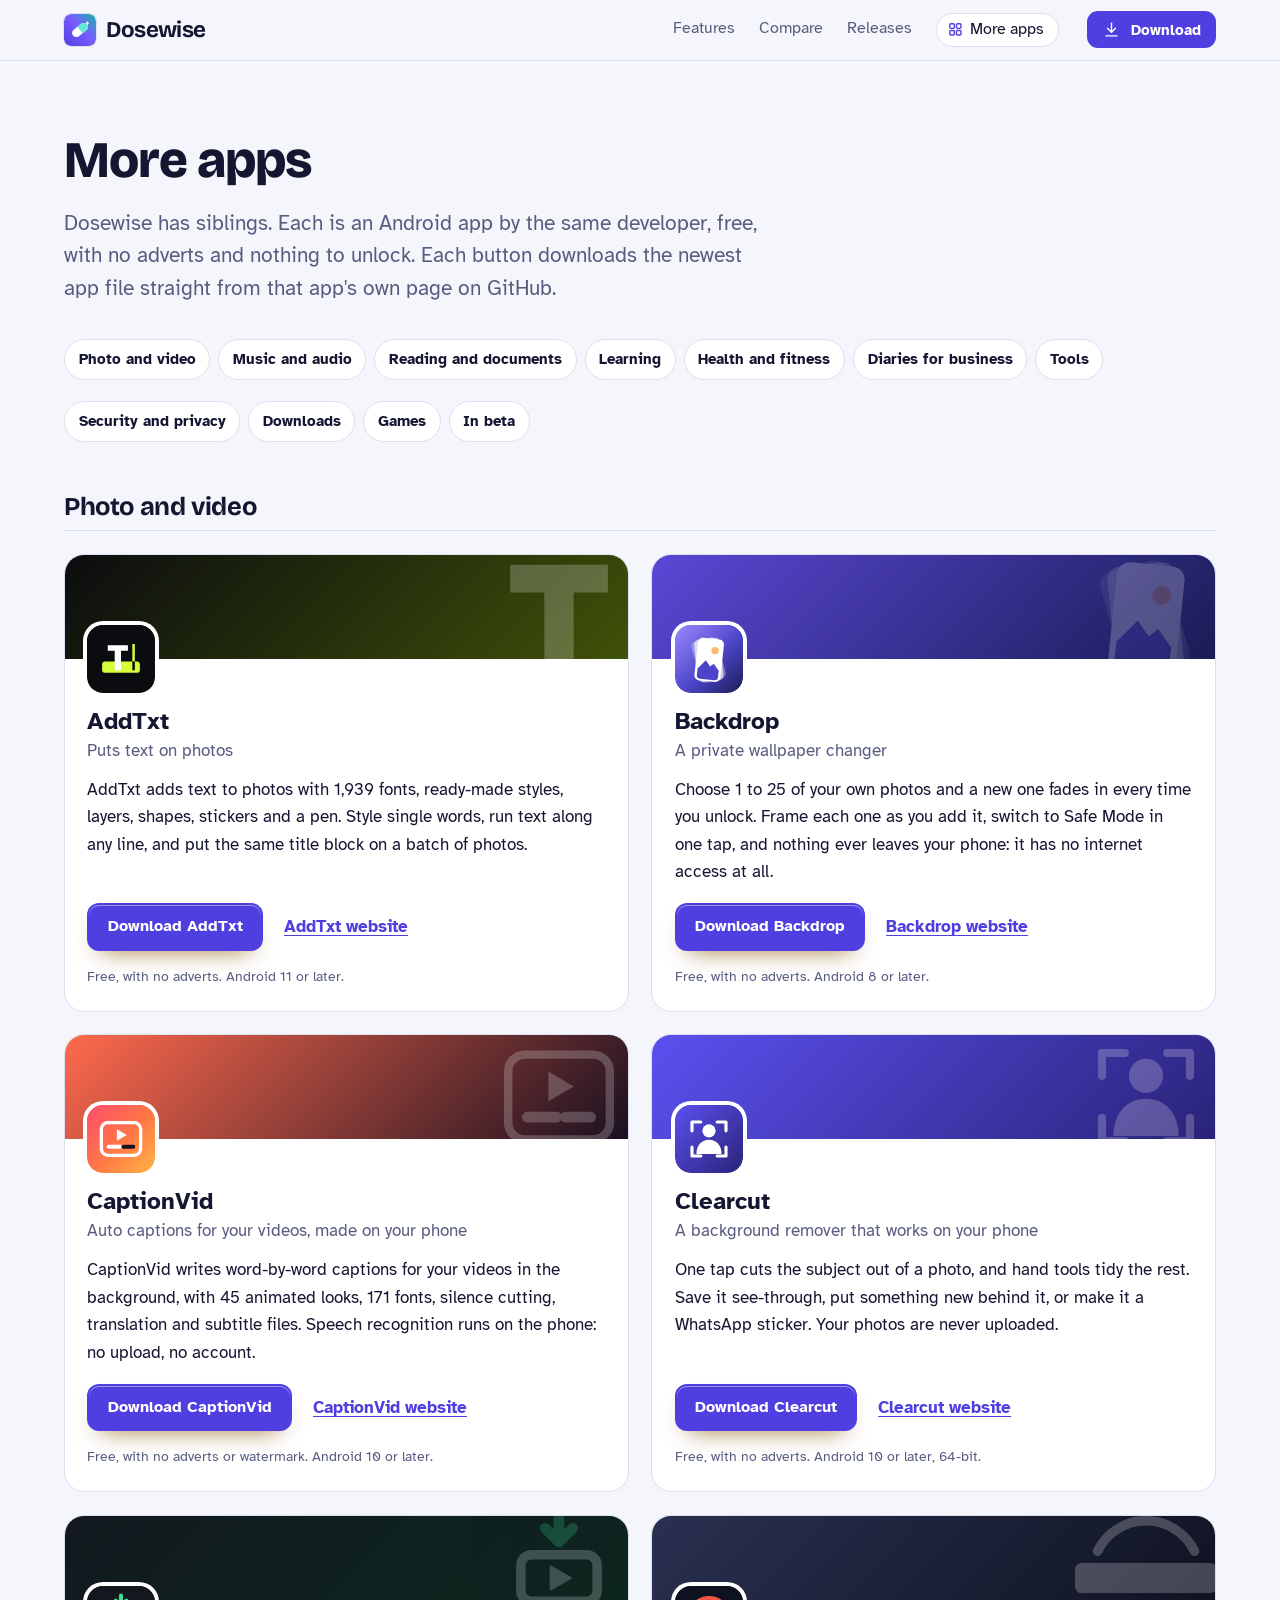
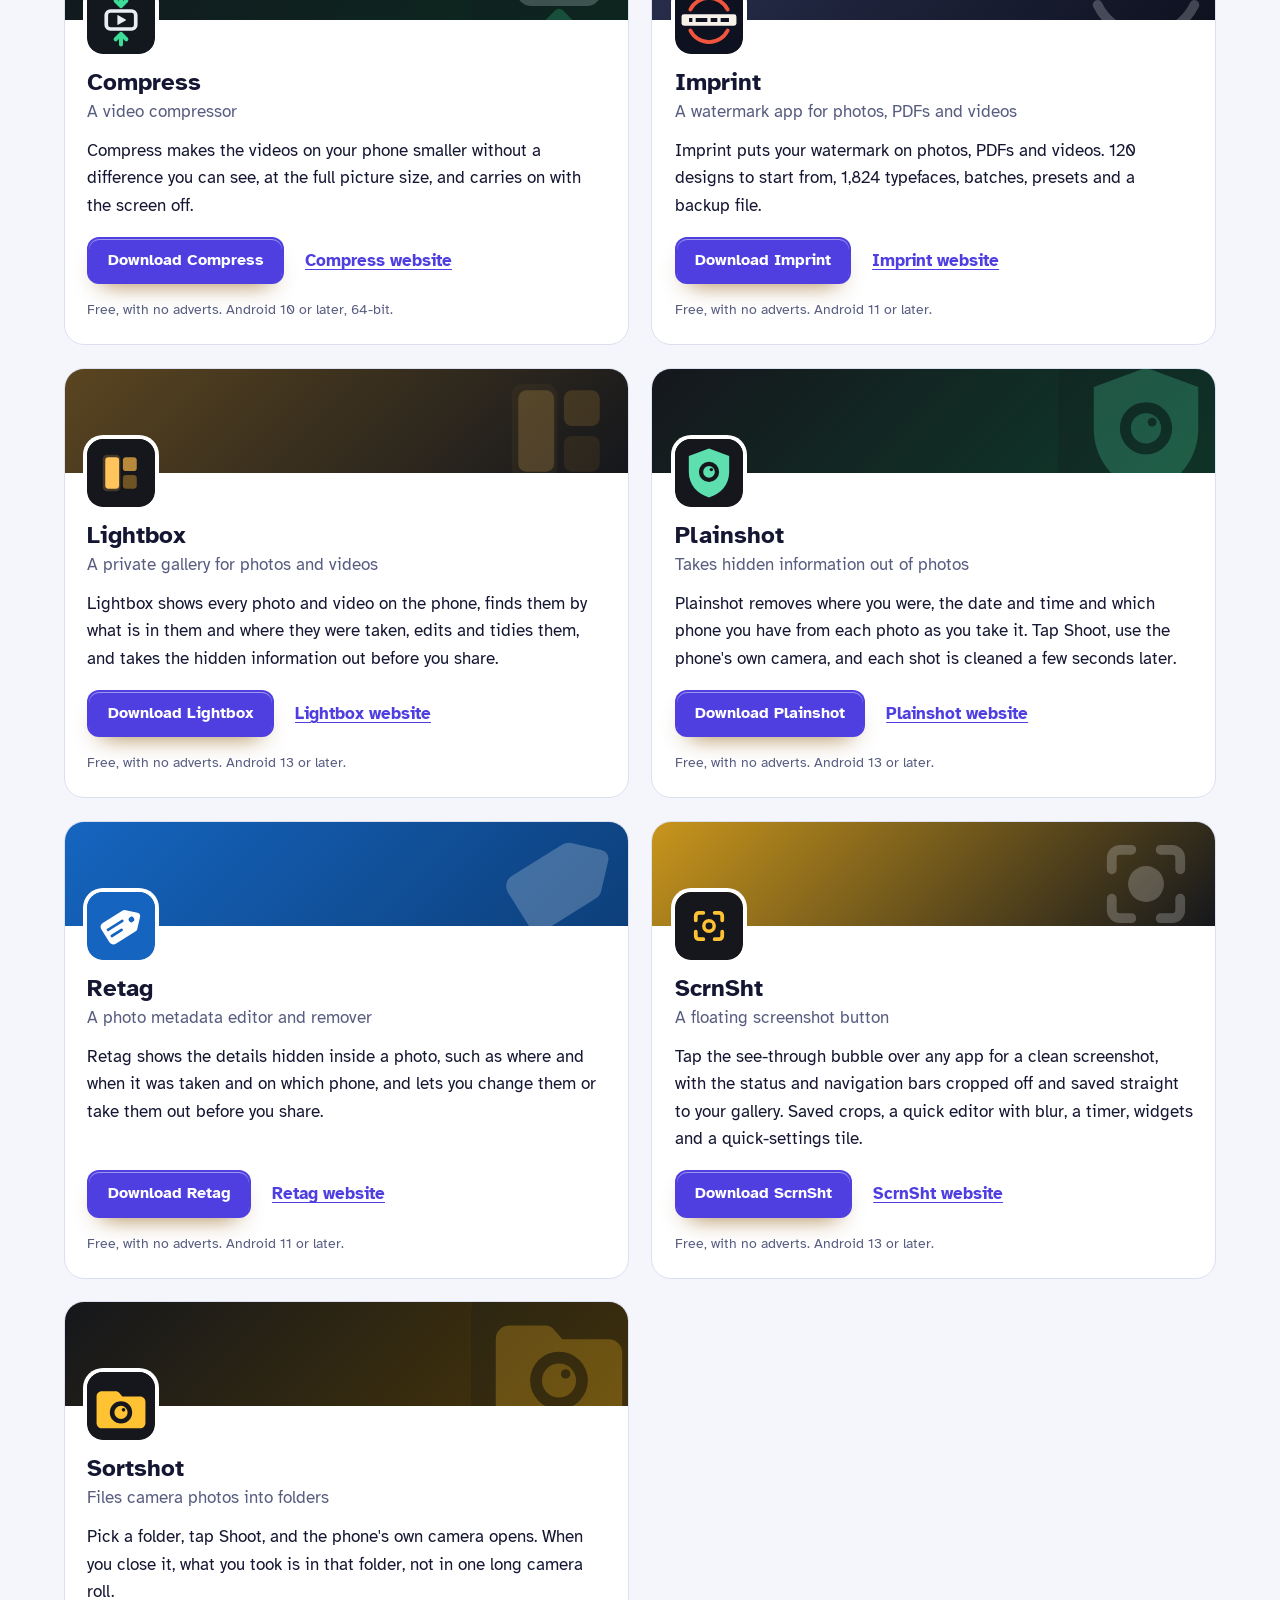
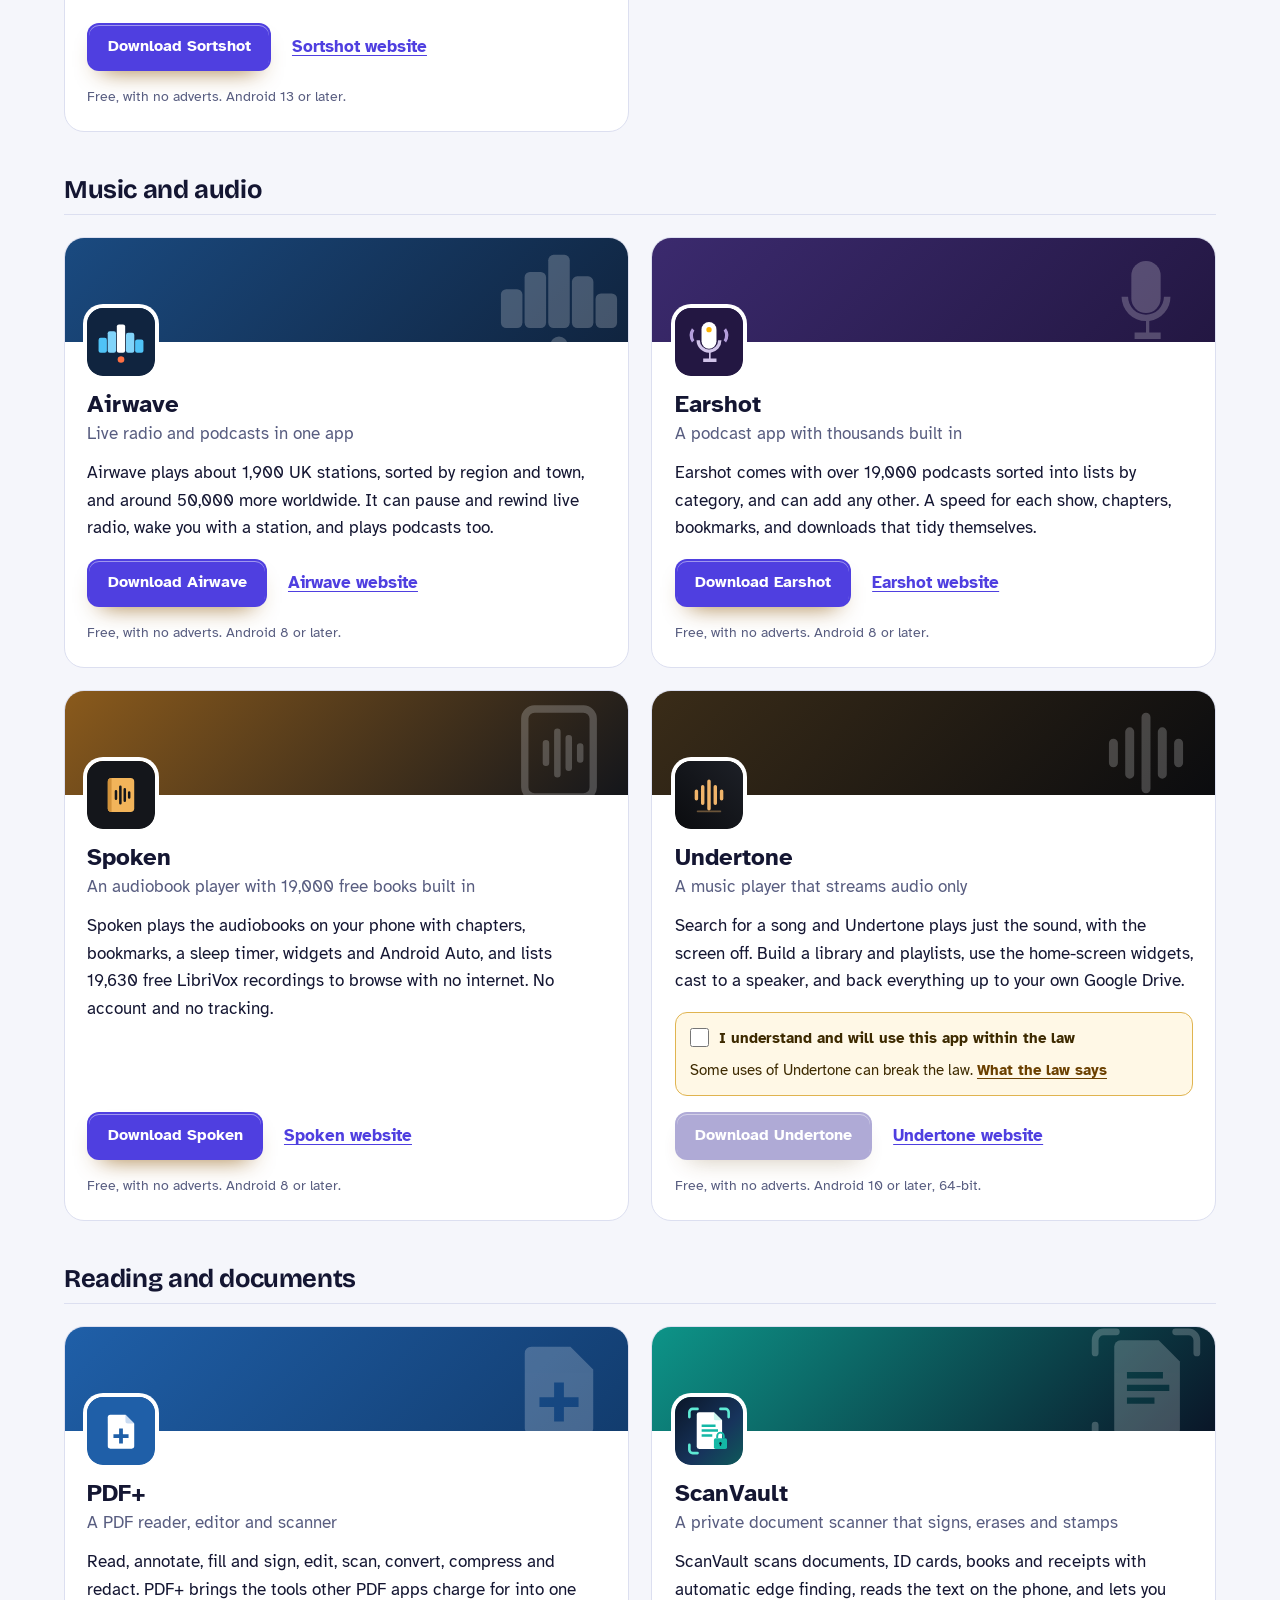
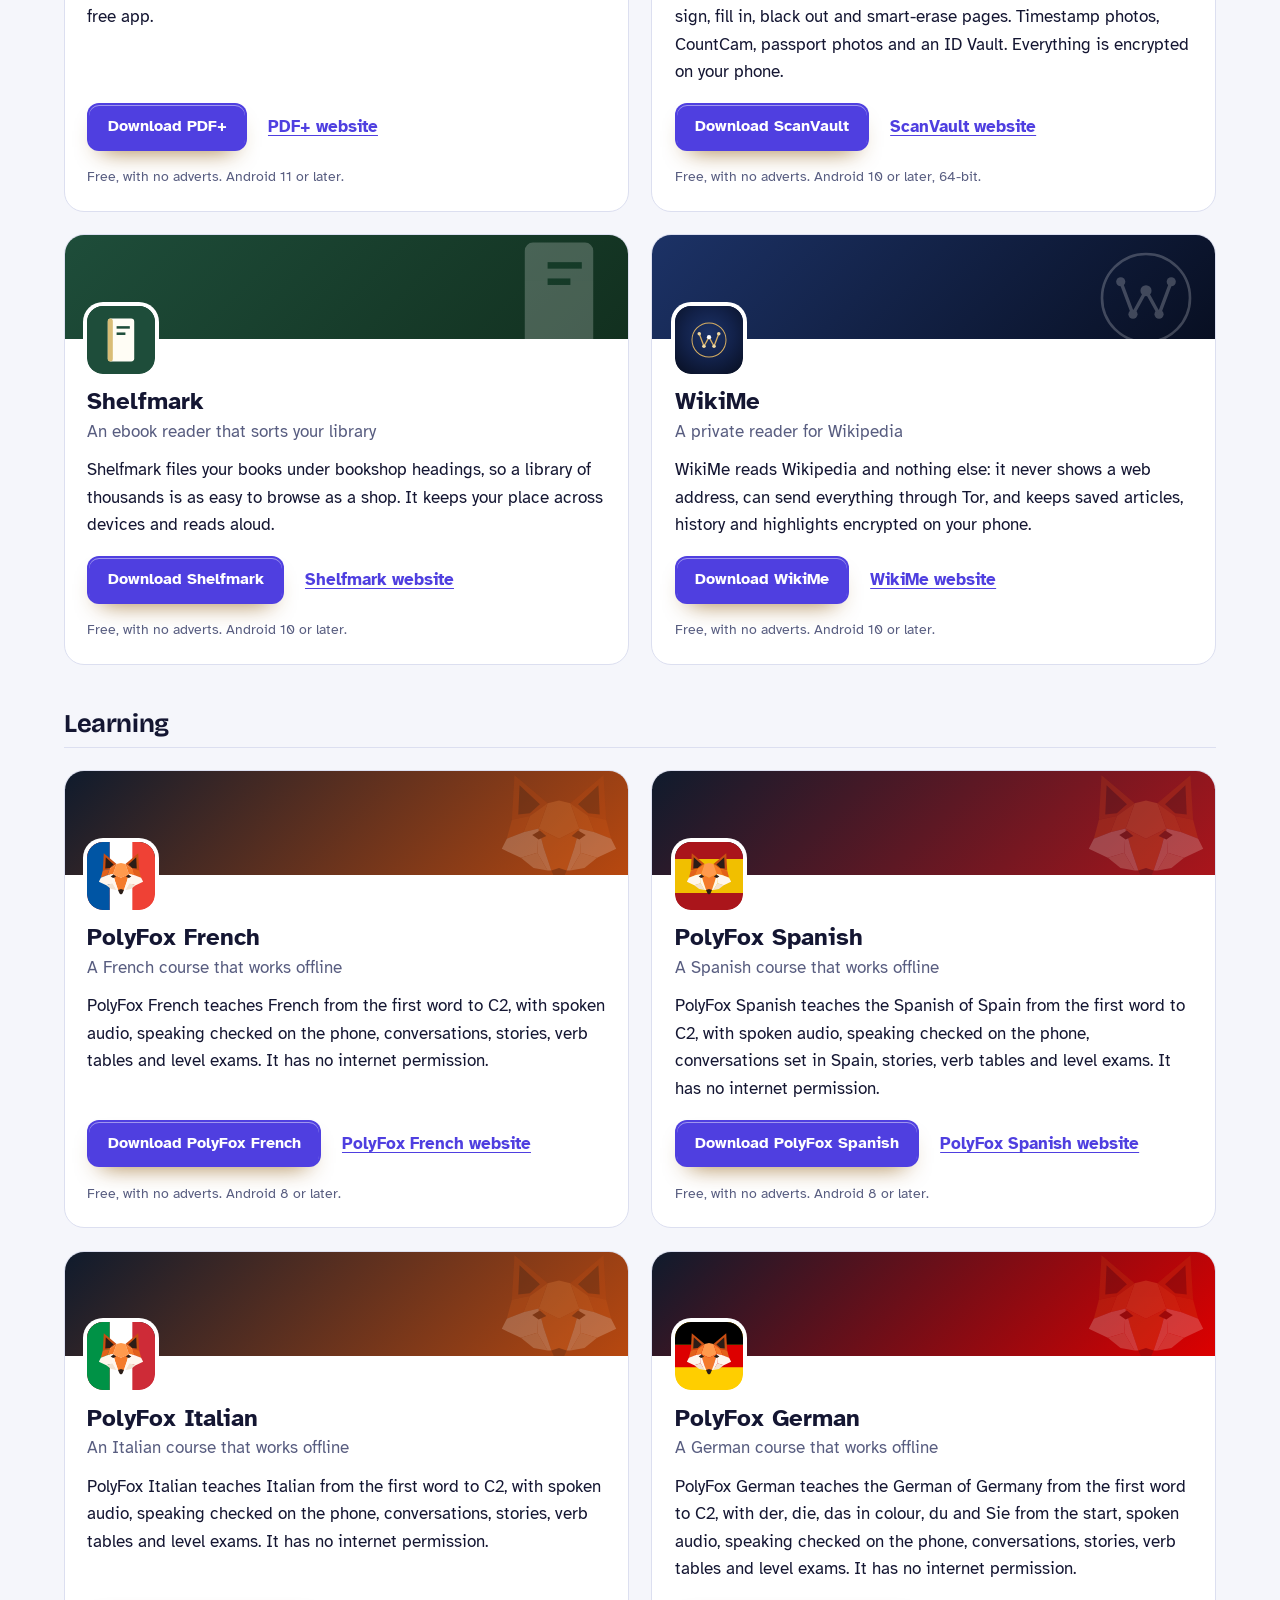
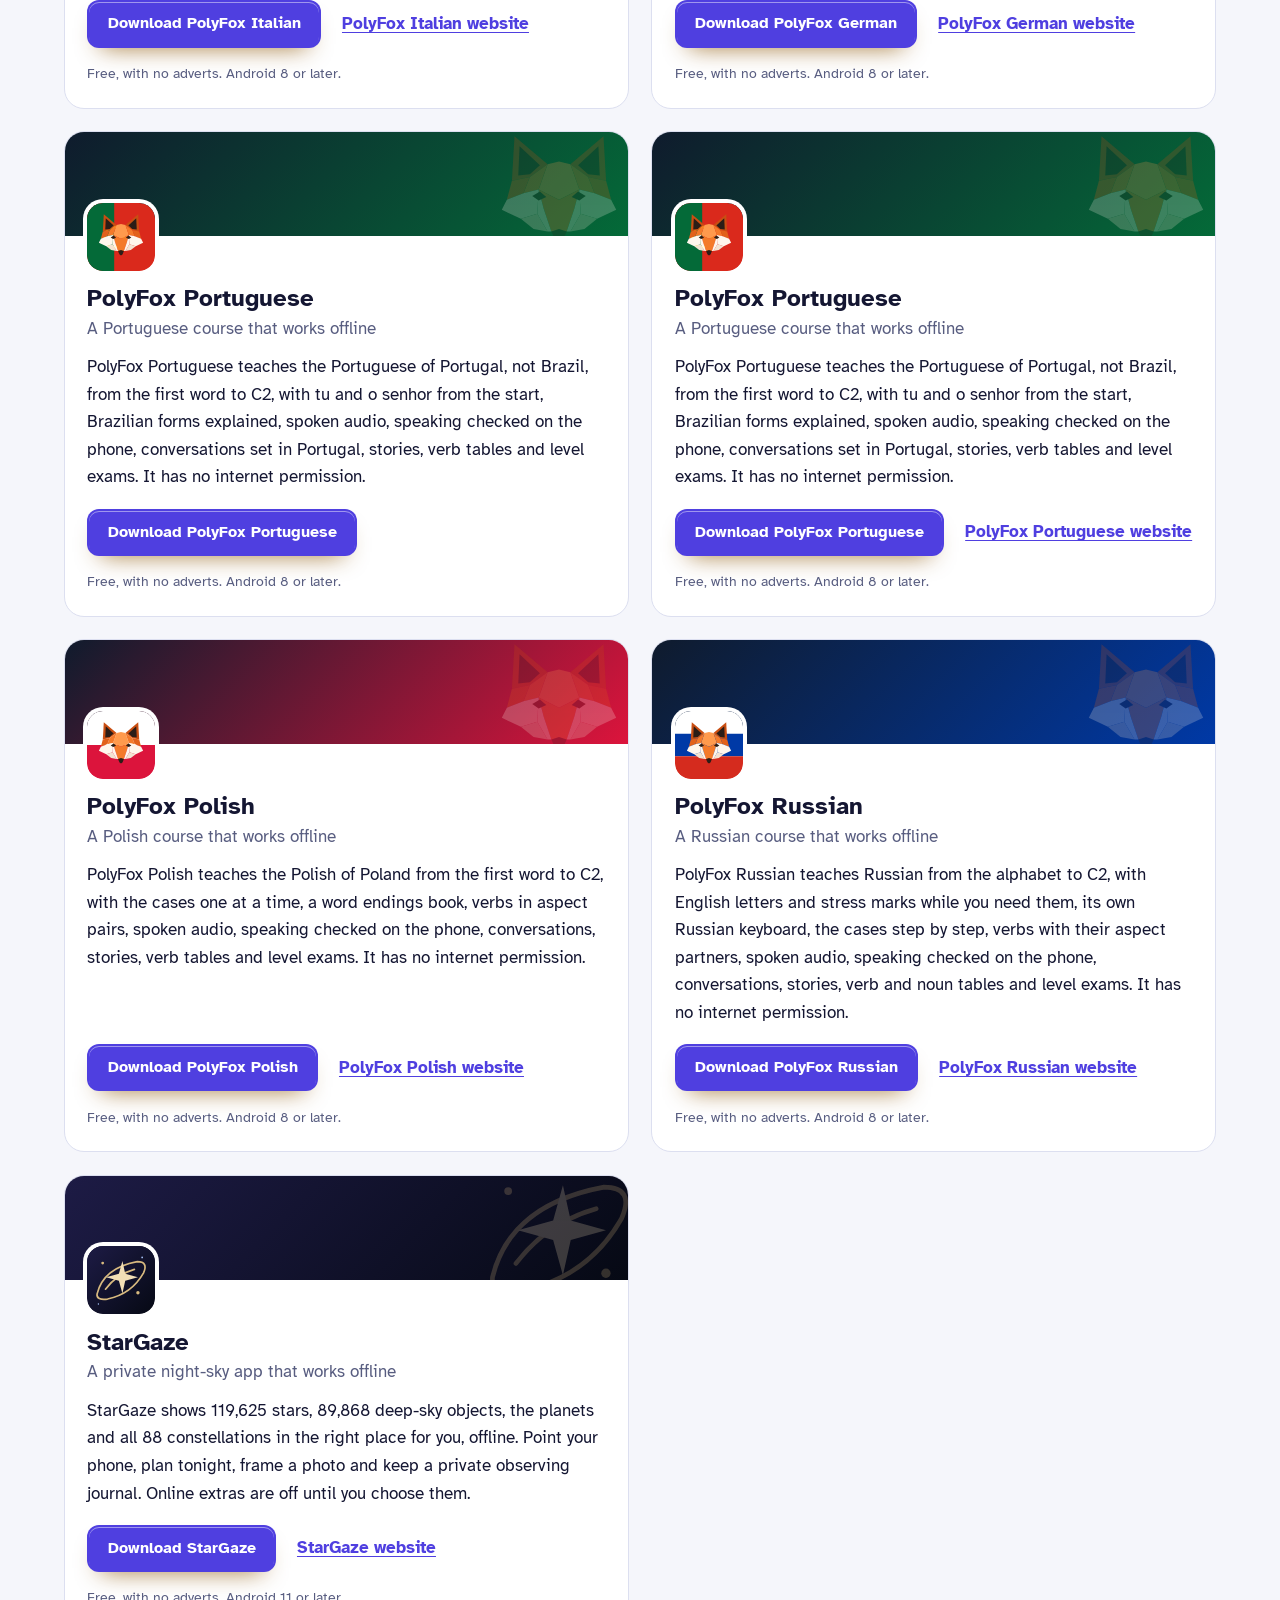
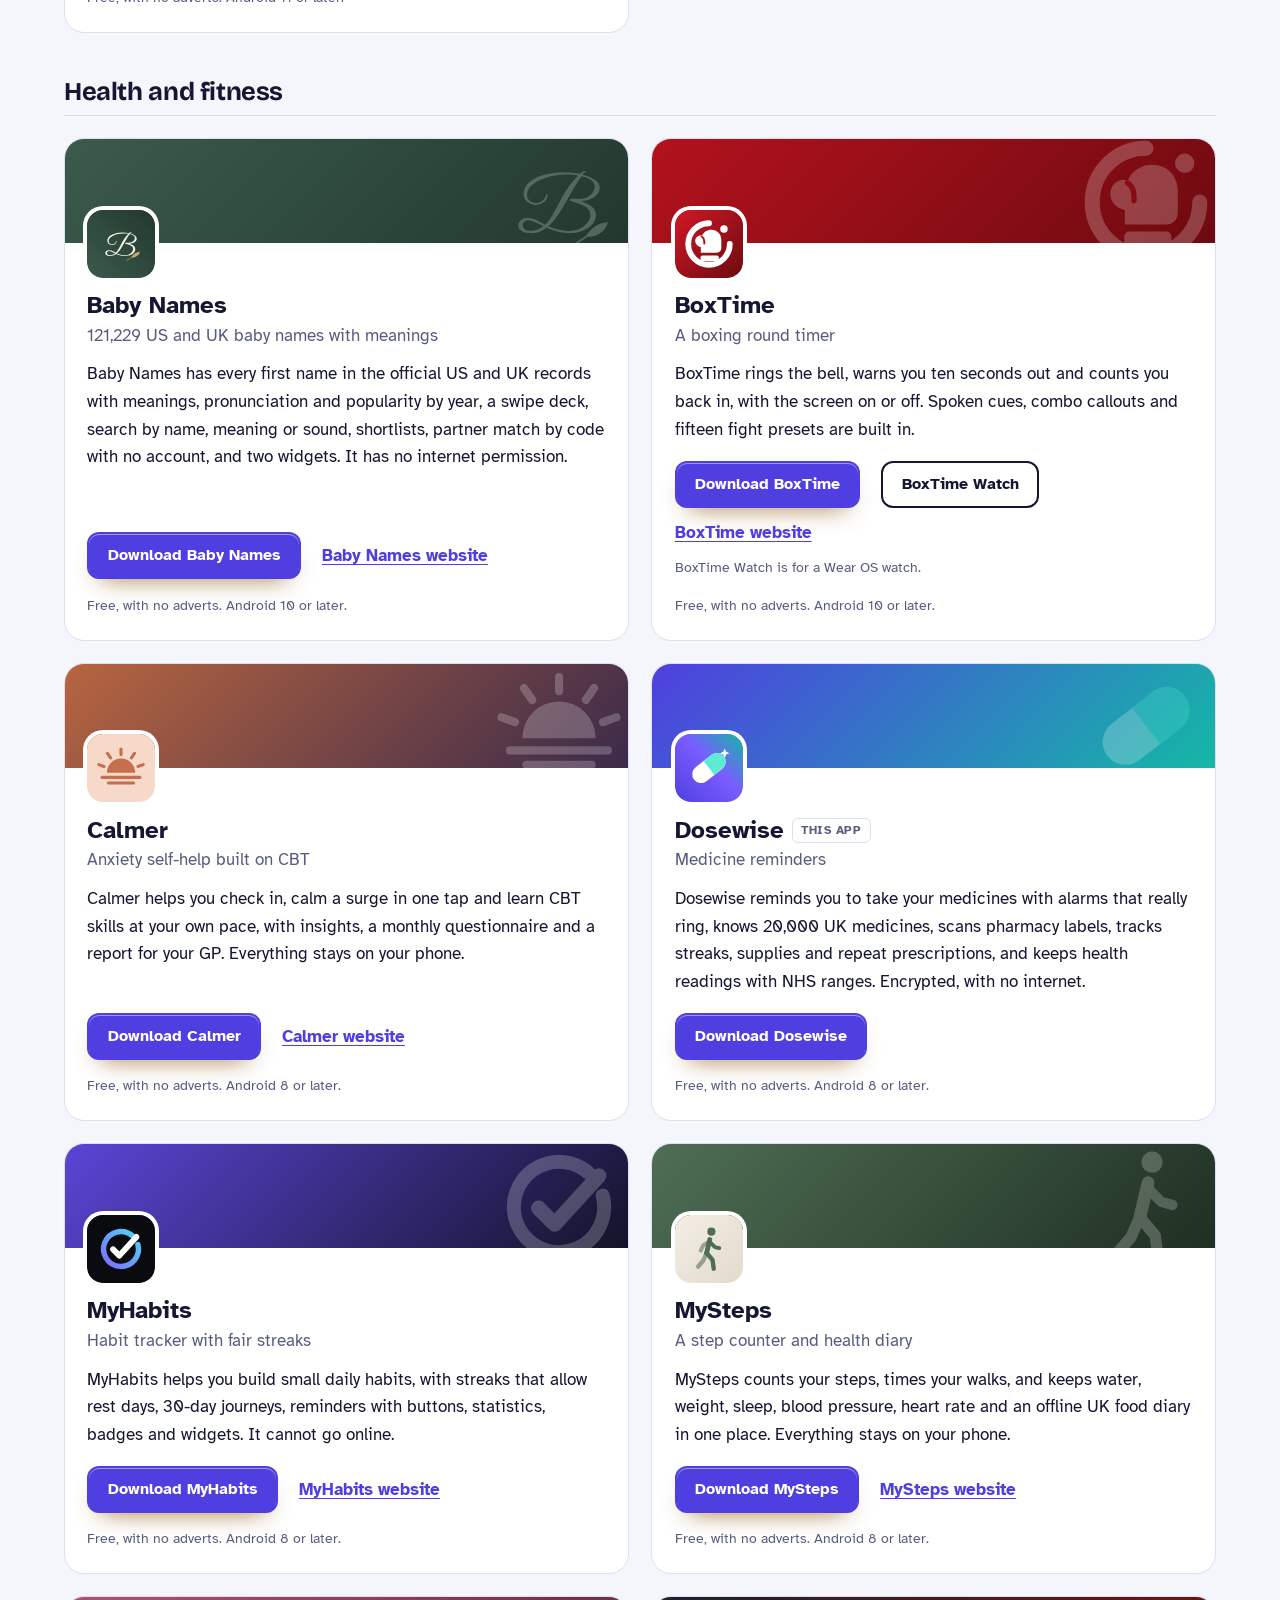
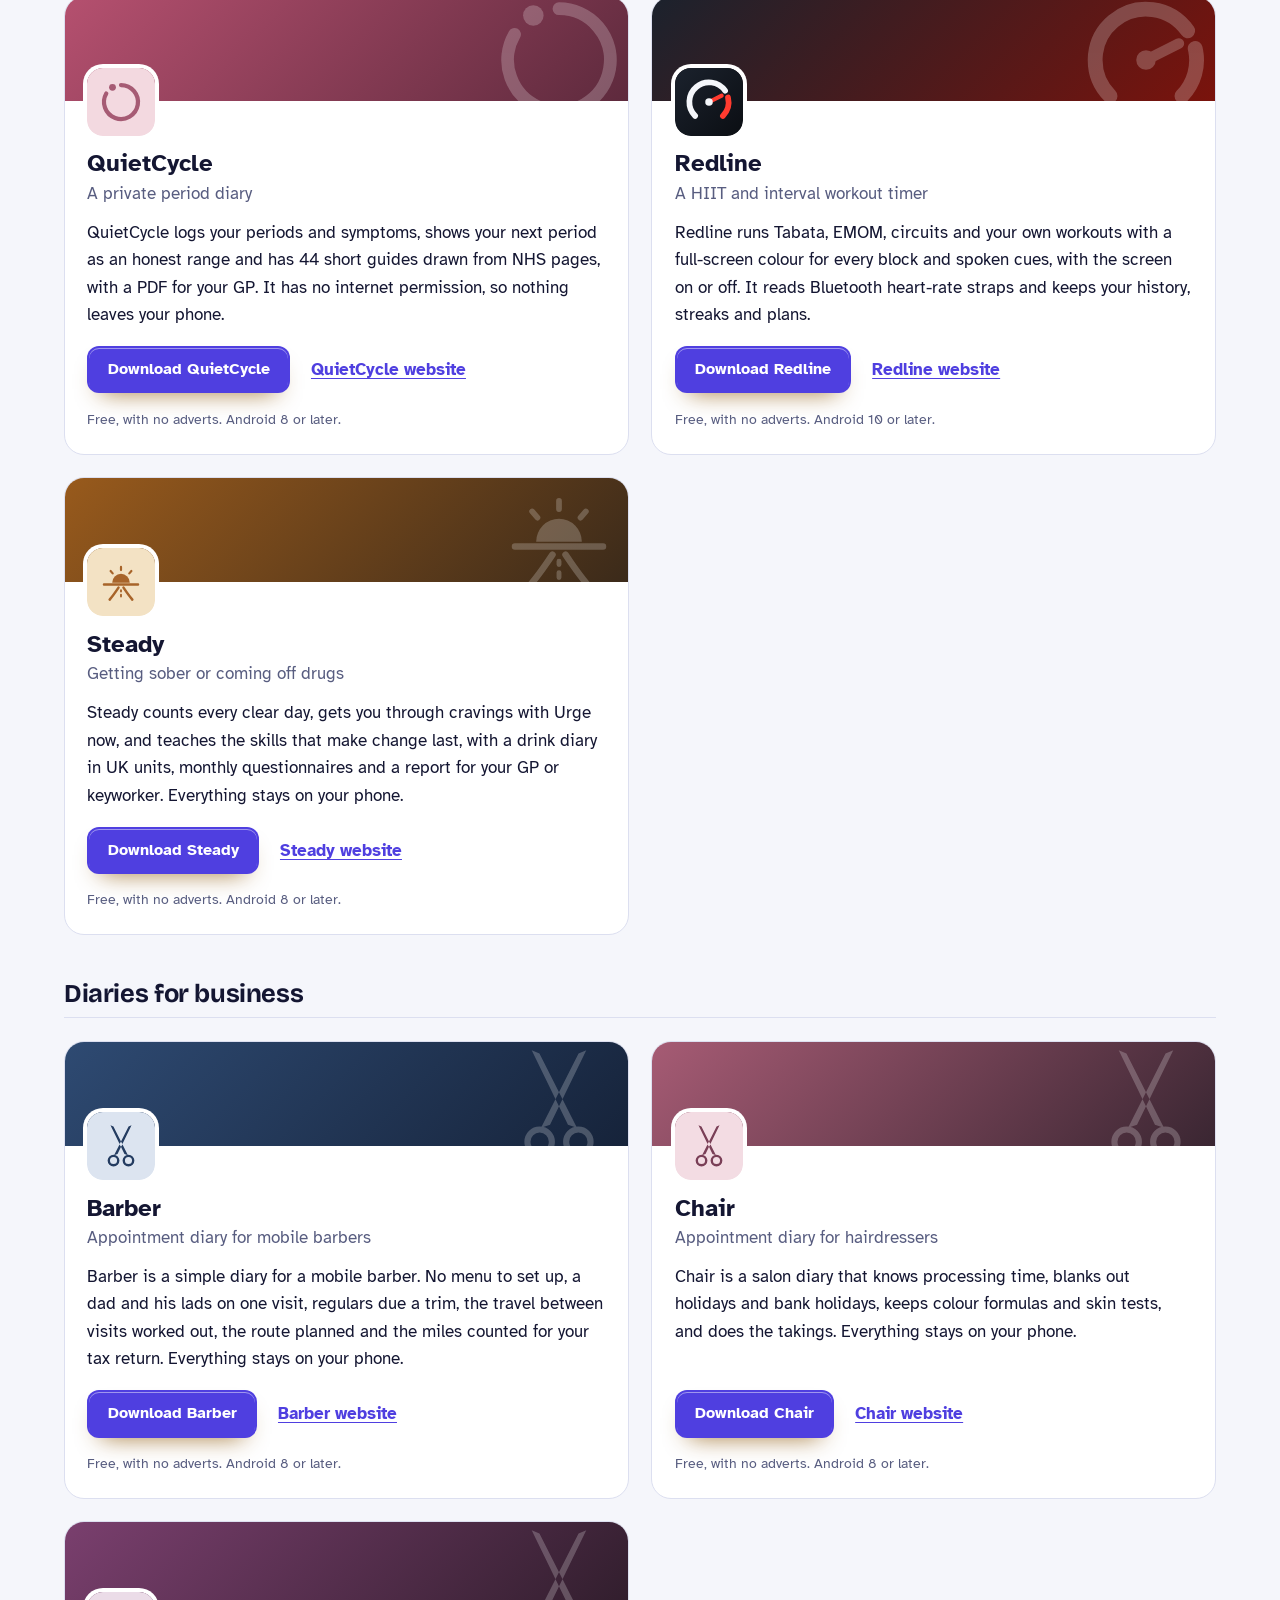
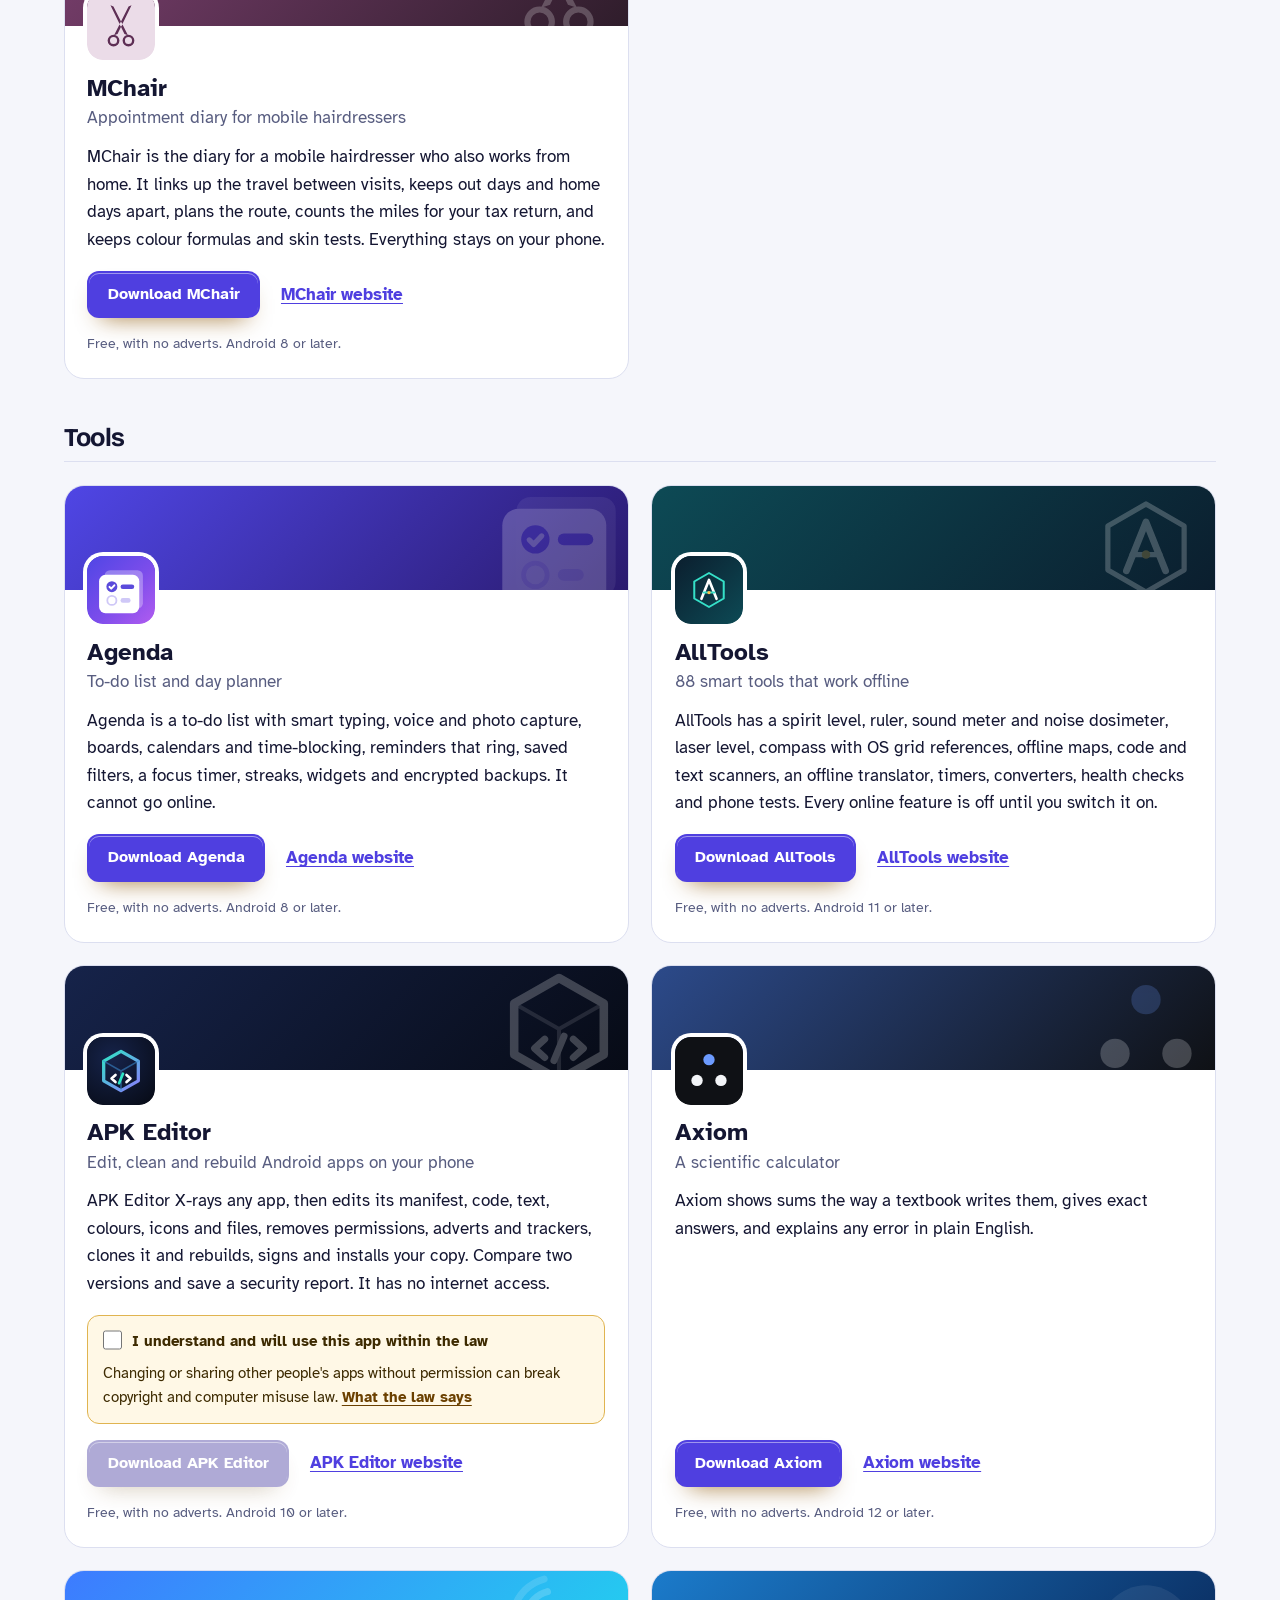
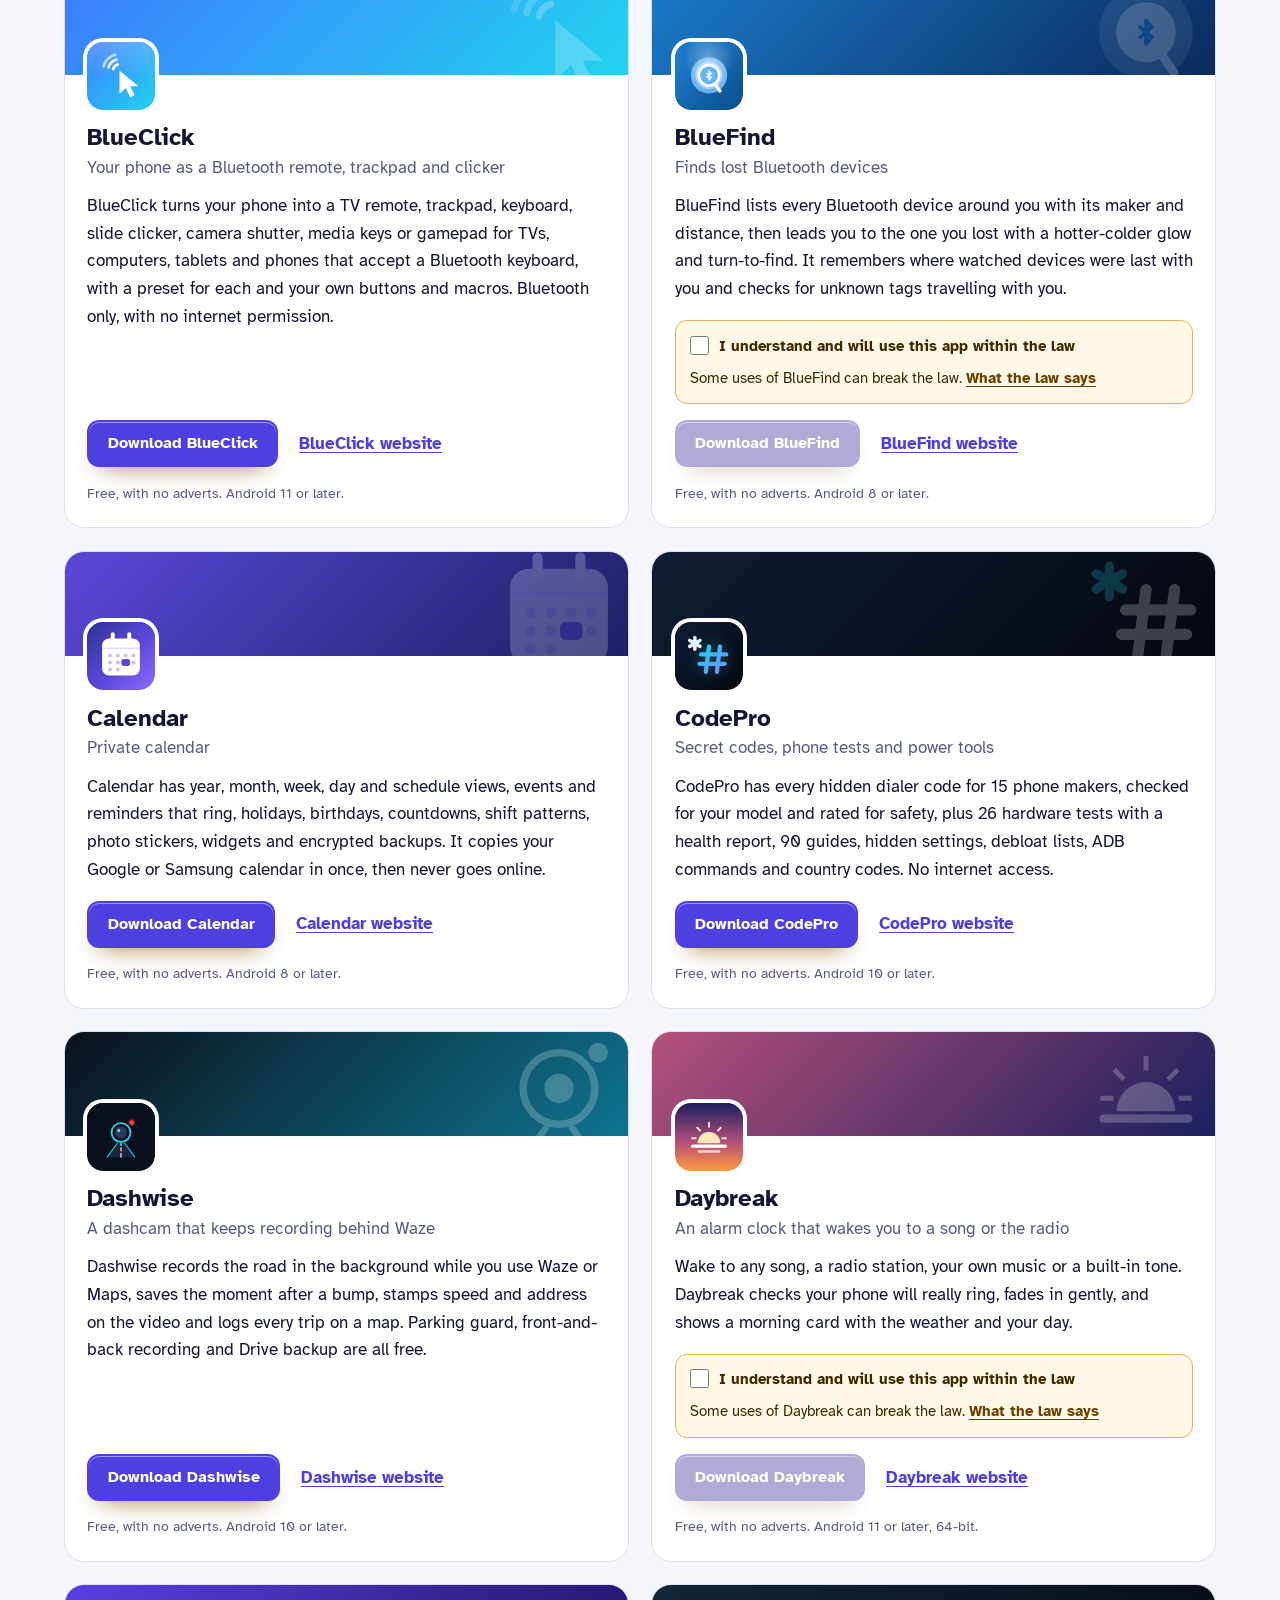
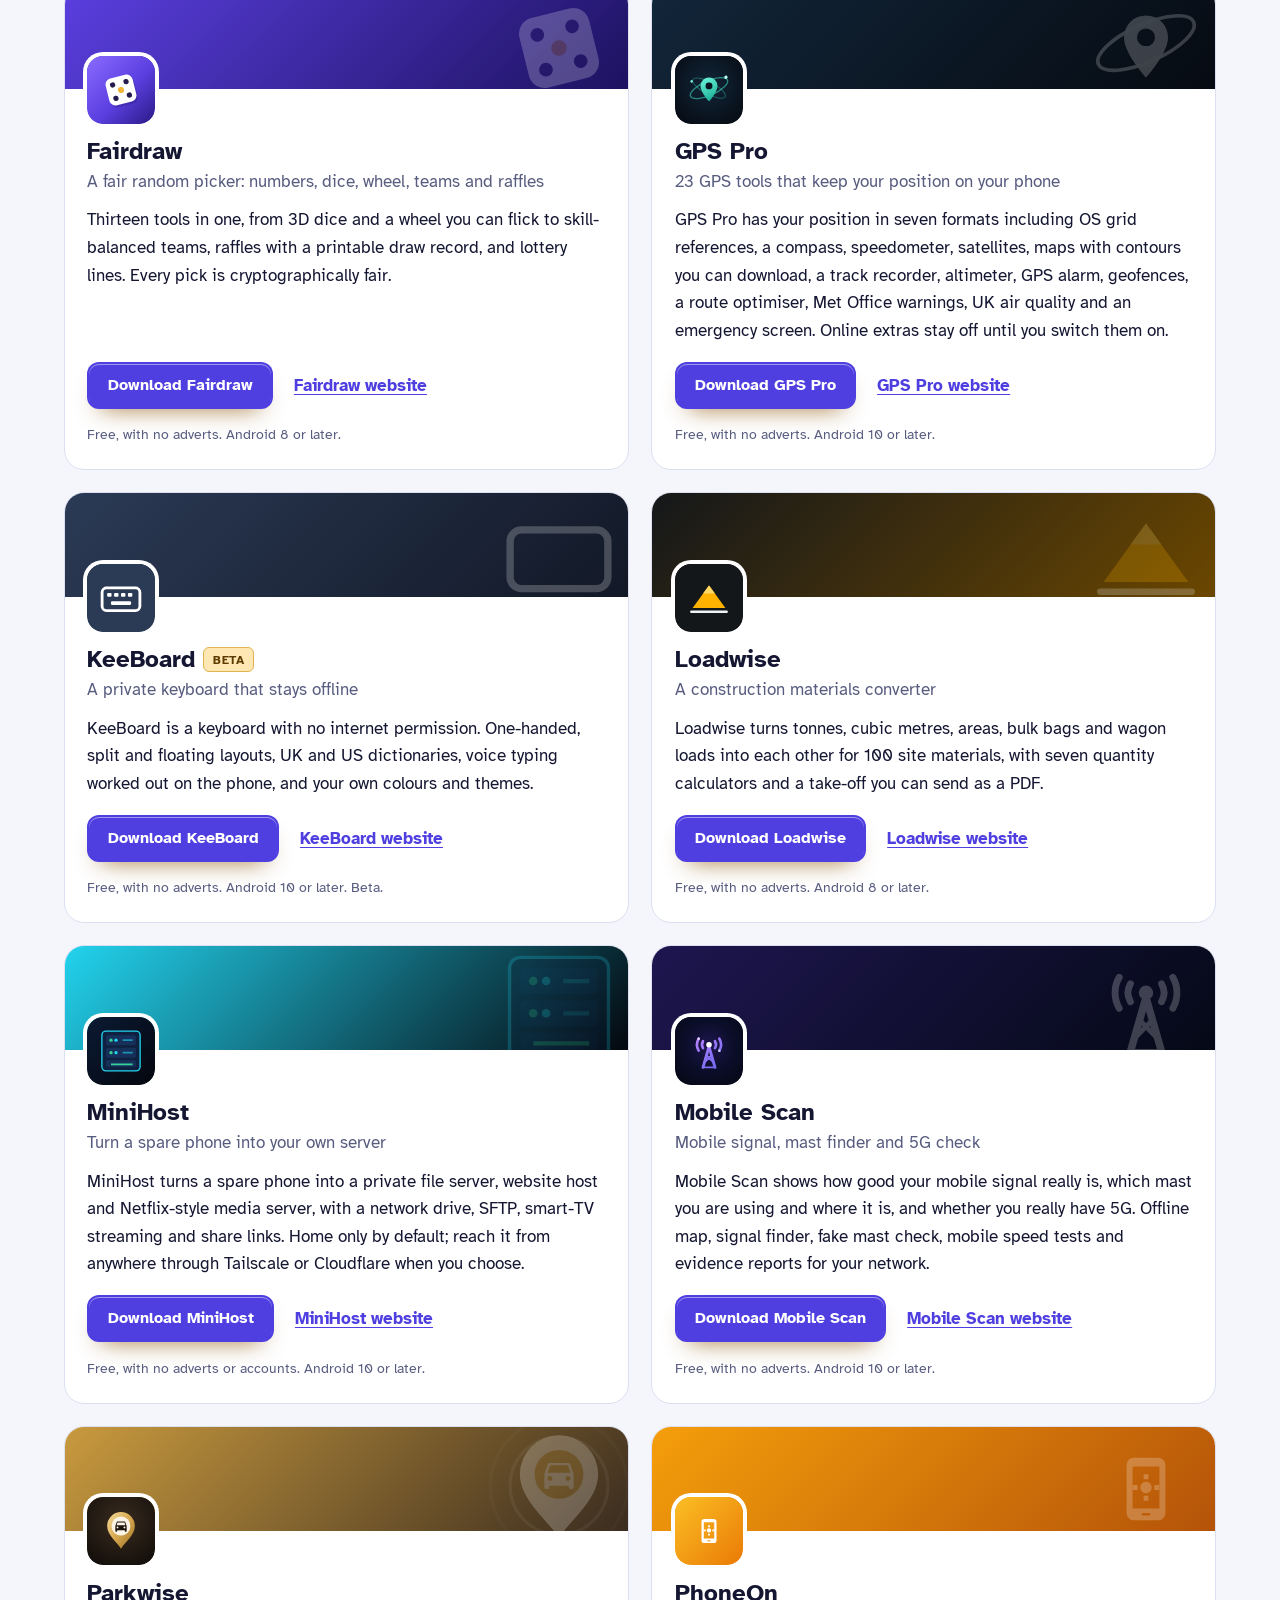
==== commit bbf1af45: "More apps: add BlueClick" ====
--- a/more-apps.html
+++ b/more-apps.html
@@ -4,7 +4,7 @@
 <meta charset="utf-8">
 <meta name="viewport" content="width=device-width, initial-scale=1">
 <title>More apps from the maker of Dosewise</title>
-<meta name="description" content="All 97 free Android apps from the maker of Dosewise, in one list by category, each with its download and a link to its website.">
+<meta name="description" content="All 98 free Android apps from the maker of Dosewise, in one list by category, each with its download and a link to its website.">
 <meta name="author" content="Jonathan Jackson">
 <link rel="canonical" href="https://customgpter.github.io/dosewise/more-apps.html">
 <meta name="theme-color" content="#f5f6fb" media="(prefers-color-scheme: light)">
@@ -12,7 +12,7 @@
 <meta property="og:type" content="website">
 <meta property="og:site_name" content="Dosewise">
 <meta property="og:title" content="More apps from the maker of Dosewise">
-<meta property="og:description" content="All 97 free Android apps from the maker of Dosewise, in one list by category, each with its download and a link to its website.">
+<meta property="og:description" content="All 98 free Android apps from the maker of Dosewise, in one list by category, each with its download and a link to its website.">
 <meta property="og:url" content="https://customgpter.github.io/dosewise/more-apps.html">
 <meta property="og:image" content="https://customgpter.github.io/dosewise/assets/og.png">
 <meta property="og:image:width" content="1200">
@@ -26,7 +26,7 @@
 <link rel="preload" href="./assets/fonts/atkinson-hyperlegible-latin-400-normal.woff2" as="font" type="font/woff2" crossorigin>
 <link rel="stylesheet" href="./assets/site.css?v=1">
 <link rel="stylesheet" href="./assets/house.css?v=1">
-<script type="application/ld+json">{"@context":"https://schema.org","@type":"ItemList","name":"Apps from the maker of Dosewise","url":"https://customgpter.github.io/dosewise/more-apps.html","itemListElement":[{"@type":"ListItem","position":1,"name":"AddTxt","url":"https://customgpter.github.io/addtxt/"},{"@type":"ListItem","position":2,"name":"Backdrop","url":"https://customgpter.github.io/backdrop/"},{"@type":"ListItem","position":3,"name":"CaptionVid","url":"https://customgpter.github.io/captionvid/"},{"@type":"ListItem","position":4,"name":"Clearcut","url":"https://customgpter.github.io/clearcut/"},{"@type":"ListItem","position":5,"name":"Compress","url":"https://customgpter.github.io/compress/"},{"@type":"ListItem","position":6,"name":"Imprint","url":"https://customgpter.github.io/imprint/"},{"@type":"ListItem","position":7,"name":"Lightbox","url":"https://customgpter.github.io/lightbox/"},{"@type":"ListItem","position":8,"name":"Plainshot","url":"https://customgpter.github.io/plainshot/"},{"@type":"ListItem","position":9,"name":"Retag","url":"https://customgpter.github.io/retag/"},{"@type":"ListItem","position":10,"name":"ScrnSht","url":"https://customgpter.github.io/scrnsht/"},{"@type":"ListItem","position":11,"name":"Sortshot","url":"https://customgpter.github.io/sortshot/"},{"@type":"ListItem","position":12,"name":"Airwave","url":"https://customgpter.github.io/airwave/"},{"@type":"ListItem","position":13,"name":"Earshot","url":"https://customgpter.github.io/earshot/"},{"@type":"ListItem","position":14,"name":"Spoken","url":"https://customgpter.github.io/spoken/"},{"@type":"ListItem","position":15,"name":"Undertone","url":"https://customgpter.github.io/undertone/"},{"@type":"ListItem","position":16,"name":"PDF+","url":"https://customgpter.github.io/pdfplus/"},{"@type":"ListItem","position":17,"name":"ScanVault","url":"https://customgpter.github.io/scanvault/"},{"@type":"ListItem","position":18,"name":"Shelfmark","url":"https://customgpter.github.io/shelfmark/"},{"@type":"ListItem","position":19,"name":"WikiMe","url":"https://customgpter.github.io/wikime/"},{"@type":"ListItem","position":20,"name":"PolyFox French","url":"https://customgpter.github.io/polyfox/"},{"@type":"ListItem","position":21,"name":"PolyFox German","url":"https://customgpter.github.io/polyfox-german/"},{"@type":"ListItem","position":22,"name":"PolyFox Portuguese","url":"https://customgpter.github.io/polyfox-portuguese/"},{"@type":"ListItem","position":23,"name":"PolyFox Polish","url":"https://customgpter.github.io/polyfox-polish/"},{"@type":"ListItem","position":24,"name":"PolyFox Russian","url":"https://customgpter.github.io/polyfox-russian/"},{"@type":"ListItem","position":25,"name":"StarGaze","url":"https://customgpter.github.io/stargaze/"},{"@type":"ListItem","position":26,"name":"Baby Names","url":"https://customgpter.github.io/babynames/"},{"@type":"ListItem","position":27,"name":"BoxTime","url":"https://customgpter.github.io/boxtime/"},{"@type":"ListItem","position":28,"name":"Calmer","url":"https://customgpter.github.io/calmer/"},{"@type":"ListItem","position":29,"name":"Dosewise","url":"https://customgpter.github.io/dosewise/"},{"@type":"ListItem","position":30,"name":"MyHabits","url":"https://customgpter.github.io/myhabits/"},{"@type":"ListItem","position":31,"name":"MySteps","url":"https://customgpter.github.io/mysteps/"},{"@type":"ListItem","position":32,"name":"QuietCycle","url":"https://customgpter.github.io/quietcycle/"},{"@type":"ListItem","position":33,"name":"Redline","url":"https://customgpter.github.io/redline/"},{"@type":"ListItem","position":34,"name":"Steady","url":"https://customgpter.github.io/steady/"},{"@type":"ListItem","position":35,"name":"Barber","url":"https://customgpter.github.io/barber/"},{"@type":"ListItem","position":36,"name":"Chair","url":"https://customgpter.github.io/chair/"},{"@type":"ListItem","position":37,"name":"MChair","url":"https://customgpter.github.io/mchair/"},{"@type":"ListItem","position":38,"name":"Agenda","url":"https://customgpter.github.io/agenda/"},{"@type":"ListItem","position":39,"name":"AllTools","url":"https://customgpter.github.io/alltools/"},{"@type":"ListItem","position":40,"name":"APK Editor","url":"https://customgpter.github.io/apkeditor/"},{"@type":"ListItem","position":41,"name":"Axiom","url":"https://customgpter.github.io/axiom/"},{"@type":"ListItem","position":42,"name":"BlueFind","url":"https://customgpter.github.io/bluefind/"},{"@type":"ListItem","position":43,"name":"Calendar","url":"https://customgpter.github.io/calendar/"},{"@type":"ListItem","position":44,"name":"CodePro","url":"https://customgpter.github.io/codepro/"},{"@type":"ListItem","position":45,"name":"Dashwise","url":"https://customgpter.github.io/dashwise/"},{"@type":"ListItem","position":46,"name":"Daybreak","url":"https://customgpter.github.io/daybreak/"},{"@type":"ListItem","position":47,"name":"Fairdraw","url":"https://customgpter.github.io/fairdraw/"},{"@type":"ListItem","position":48,"name":"GPS Pro","url":"https://customgpter.github.io/gpspro/"},{"@type":"ListItem","position":49,"name":"KeeBoard","url":"https://customgpter.github.io/keeboard/"},{"@type":"ListItem","position":50,"name":"Loadwise","url":"https://customgpter.github.io/loadwise/"},{"@type":"ListItem","position":51,"name":"MiniHost","url":"https://customgpter.github.io/minihost/"},{"@type":"ListItem","position":52,"name":"Mobile Scan","url":"https://customgpter.github.io/mobilescan/"},{"@type":"ListItem","position":53,"name":"Parkwise","url":"https://customgpter.github.io/parkwise/"},{"@type":"ListItem","position":54,"name":"Pocketmind","url":"https://customgpter.github.io/pocketmind/"},{"@type":"ListItem","position":55,"name":"Refine","url":"https://customgpter.github.io/refine/"},{"@type":"ListItem","position":56,"name":"Shiftwise","url":"https://customgpter.github.io/shiftwise/"},{"@type":"ListItem","position":57,"name":"SimpleCalc","url":"https://customgpter.github.io/simplecalc/"},{"@type":"ListItem","position":58,"name":"Skyline","url":"https://customgpter.github.io/skyline/"},{"@type":"ListItem","position":59,"name":"Slipway","url":"https://customgpter.github.io/slipway/"},{"@type":"ListItem","position":60,"name":"Tagger","url":"https://customgpter.github.io/tagger/"},{"@type":"ListItem","position":61,"name":"TotalClean","url":"https://customgpter.github.io/totalclean/"},{"@type":"ListItem","position":62,"name":"TVLink","url":"https://customgpter.github.io/tvlink/"},{"@type":"ListItem","position":63,"name":"Unbox","url":"https://customgpter.github.io/unbox/"},{"@type":"ListItem","position":64,"name":"WhatsKeep","url":"https://customgpter.github.io/whatskeep/"},{"@type":"ListItem","position":65,"name":"WiFi Scan","url":"https://customgpter.github.io/wifiscan/"},{"@type":"ListItem","position":66,"name":"Auditly","url":"https://customgpter.github.io/auditly/"},{"@type":"ListItem","position":67,"name":"Backchannel","url":"https://customgpter.github.io/backchannel/"},{"@type":"ListItem","position":68,"name":"ENotes","url":"https://customgpter.github.io/enotes/"},{"@type":"ListItem","position":69,"name":"FindMe","url":"https://customgpter.github.io/findme/"},{"@type":"ListItem","position":70,"name":"iLock","url":"https://customgpter.github.io/ilock/"},{"@type":"ListItem","position":71,"name":"ImSafe","url":"https://customgpter.github.io/imsafe/"},{"@type":"ListItem","position":72,"name":"IShred","url":"https://customgpter.github.io/ishred/"},{"@type":"ListItem","position":73,"name":"LockBox","url":"https://customgpter.github.io/lockbox/"},{"@type":"ListItem","position":74,"name":"PassVault","url":"https://customgpter.github.io/passvault/"},{"@type":"ListItem","position":75,"name":"SpyFind","url":"https://customgpter.github.io/spyfind/"},{"@type":"ListItem","position":76,"name":"TextWipe","url":"https://customgpter.github.io/textwipe/"},{"@type":"ListItem","position":77,"name":"Tracewire","url":"https://customgpter.github.io/tracewire/"},{"@type":"ListItem","position":78,"name":"Vigil","url":"https://customgpter.github.io/vigil/"},{"@type":"ListItem","position":79,"name":"Grab","url":"https://customgpter.github.io/grab/"},{"@type":"ListItem","position":80,"name":"Swarm","url":"https://customgpter.github.io/swarm/"},{"@type":"ListItem","position":81,"name":"Plane Games","url":"https://customgpter.github.io/plane-games/"},{"@type":"ListItem","position":82,"name":"Ninefold","url":"https://customgpter.github.io/ninefold/"},{"@type":"ListItem","position":83,"name":"Cubewise","url":"https://customgpter.github.io/cubewise/"},{"@type":"ListItem","position":84,"name":"Tilewise","url":"https://customgpter.github.io/tilewise/"},{"@type":"ListItem","position":85,"name":"Letterwise","url":"https://customgpter.github.io/letterwise/"},{"@type":"ListItem","position":86,"name":"Kingside","url":"https://customgpter.github.io/kingside/"},{"@type":"ListItem","position":87,"name":"Deckhand","url":"https://customgpter.github.io/deckhand/"},{"@type":"ListItem","position":88,"name":"SNESForge","url":"https://customgpter.github.io/snesforge/"},{"@type":"ListItem","position":89,"name":"Fame Boy","url":"https://customgpter.github.io/fameboy/"},{"@type":"ListItem","position":90,"name":"PSPPro","url":"https://customgpter.github.io/psppro/"},{"@type":"ListItem","position":91,"name":"MegaGen","url":"https://customgpter.github.io/megagen/"},{"@type":"ListItem","position":92,"name":"QVR","url":"https://customgpter.github.io/qvr/"},{"@type":"ListItem","position":93,"name":"QVR Watch","url":"https://customgpter.github.io/qvr-watch/"},{"@type":"ListItem","position":94,"name":"QVRLite","url":"https://customgpter.github.io/qvrlite/"},{"@type":"ListItem","position":95,"name":"Onionz","url":"https://customgpter.github.io/onionz/"},{"@type":"ListItem","position":96,"name":"OnionzWeb","url":"https://customgpter.github.io/onionzweb/"}]}</script>
+<script type="application/ld+json">{"@context":"https://schema.org","@type":"ItemList","name":"Apps from the maker of Dosewise","url":"https://customgpter.github.io/dosewise/more-apps.html","itemListElement":[{"@type":"ListItem","position":1,"name":"AddTxt","url":"https://customgpter.github.io/addtxt/"},{"@type":"ListItem","position":2,"name":"Backdrop","url":"https://customgpter.github.io/backdrop/"},{"@type":"ListItem","position":3,"name":"CaptionVid","url":"https://customgpter.github.io/captionvid/"},{"@type":"ListItem","position":4,"name":"Clearcut","url":"https://customgpter.github.io/clearcut/"},{"@type":"ListItem","position":5,"name":"Compress","url":"https://customgpter.github.io/compress/"},{"@type":"ListItem","position":6,"name":"Imprint","url":"https://customgpter.github.io/imprint/"},{"@type":"ListItem","position":7,"name":"Lightbox","url":"https://customgpter.github.io/lightbox/"},{"@type":"ListItem","position":8,"name":"Plainshot","url":"https://customgpter.github.io/plainshot/"},{"@type":"ListItem","position":9,"name":"Retag","url":"https://customgpter.github.io/retag/"},{"@type":"ListItem","position":10,"name":"ScrnSht","url":"https://customgpter.github.io/scrnsht/"},{"@type":"ListItem","position":11,"name":"Sortshot","url":"https://customgpter.github.io/sortshot/"},{"@type":"ListItem","position":12,"name":"Airwave","url":"https://customgpter.github.io/airwave/"},{"@type":"ListItem","position":13,"name":"Earshot","url":"https://customgpter.github.io/earshot/"},{"@type":"ListItem","position":14,"name":"Spoken","url":"https://customgpter.github.io/spoken/"},{"@type":"ListItem","position":15,"name":"Undertone","url":"https://customgpter.github.io/undertone/"},{"@type":"ListItem","position":16,"name":"PDF+","url":"https://customgpter.github.io/pdfplus/"},{"@type":"ListItem","position":17,"name":"ScanVault","url":"https://customgpter.github.io/scanvault/"},{"@type":"ListItem","position":18,"name":"Shelfmark","url":"https://customgpter.github.io/shelfmark/"},{"@type":"ListItem","position":19,"name":"WikiMe","url":"https://customgpter.github.io/wikime/"},{"@type":"ListItem","position":20,"name":"PolyFox French","url":"https://customgpter.github.io/polyfox/"},{"@type":"ListItem","position":21,"name":"PolyFox German","url":"https://customgpter.github.io/polyfox-german/"},{"@type":"ListItem","position":22,"name":"PolyFox Portuguese","url":"https://customgpter.github.io/polyfox-portuguese/"},{"@type":"ListItem","position":23,"name":"PolyFox Polish","url":"https://customgpter.github.io/polyfox-polish/"},{"@type":"ListItem","position":24,"name":"PolyFox Russian","url":"https://customgpter.github.io/polyfox-russian/"},{"@type":"ListItem","position":25,"name":"StarGaze","url":"https://customgpter.github.io/stargaze/"},{"@type":"ListItem","position":26,"name":"Baby Names","url":"https://customgpter.github.io/babynames/"},{"@type":"ListItem","position":27,"name":"BoxTime","url":"https://customgpter.github.io/boxtime/"},{"@type":"ListItem","position":28,"name":"Calmer","url":"https://customgpter.github.io/calmer/"},{"@type":"ListItem","position":29,"name":"Dosewise","url":"https://customgpter.github.io/dosewise/"},{"@type":"ListItem","position":30,"name":"MyHabits","url":"https://customgpter.github.io/myhabits/"},{"@type":"ListItem","position":31,"name":"MySteps","url":"https://customgpter.github.io/mysteps/"},{"@type":"ListItem","position":32,"name":"QuietCycle","url":"https://customgpter.github.io/quietcycle/"},{"@type":"ListItem","position":33,"name":"Redline","url":"https://customgpter.github.io/redline/"},{"@type":"ListItem","position":34,"name":"Steady","url":"https://customgpter.github.io/steady/"},{"@type":"ListItem","position":35,"name":"Barber","url":"https://customgpter.github.io/barber/"},{"@type":"ListItem","position":36,"name":"Chair","url":"https://customgpter.github.io/chair/"},{"@type":"ListItem","position":37,"name":"MChair","url":"https://customgpter.github.io/mchair/"},{"@type":"ListItem","position":38,"name":"Agenda","url":"https://customgpter.github.io/agenda/"},{"@type":"ListItem","position":39,"name":"AllTools","url":"https://customgpter.github.io/alltools/"},{"@type":"ListItem","position":40,"name":"APK Editor","url":"https://customgpter.github.io/apkeditor/"},{"@type":"ListItem","position":41,"name":"Axiom","url":"https://customgpter.github.io/axiom/"},{"@type":"ListItem","position":42,"name":"BlueClick","url":"https://customgpter.github.io/blueclick/"},{"@type":"ListItem","position":43,"name":"BlueFind","url":"https://customgpter.github.io/bluefind/"},{"@type":"ListItem","position":44,"name":"Calendar","url":"https://customgpter.github.io/calendar/"},{"@type":"ListItem","position":45,"name":"CodePro","url":"https://customgpter.github.io/codepro/"},{"@type":"ListItem","position":46,"name":"Dashwise","url":"https://customgpter.github.io/dashwise/"},{"@type":"ListItem","position":47,"name":"Daybreak","url":"https://customgpter.github.io/daybreak/"},{"@type":"ListItem","position":48,"name":"Fairdraw","url":"https://customgpter.github.io/fairdraw/"},{"@type":"ListItem","position":49,"name":"GPS Pro","url":"https://customgpter.github.io/gpspro/"},{"@type":"ListItem","position":50,"name":"KeeBoard","url":"https://customgpter.github.io/keeboard/"},{"@type":"ListItem","position":51,"name":"Loadwise","url":"https://customgpter.github.io/loadwise/"},{"@type":"ListItem","position":52,"name":"MiniHost","url":"https://customgpter.github.io/minihost/"},{"@type":"ListItem","position":53,"name":"Mobile Scan","url":"https://customgpter.github.io/mobilescan/"},{"@type":"ListItem","position":54,"name":"Parkwise","url":"https://customgpter.github.io/parkwise/"},{"@type":"ListItem","position":55,"name":"Pocketmind","url":"https://customgpter.github.io/pocketmind/"},{"@type":"ListItem","position":56,"name":"Refine","url":"https://customgpter.github.io/refine/"},{"@type":"ListItem","position":57,"name":"Shiftwise","url":"https://customgpter.github.io/shiftwise/"},{"@type":"ListItem","position":58,"name":"SimpleCalc","url":"https://customgpter.github.io/simplecalc/"},{"@type":"ListItem","position":59,"name":"Skyline","url":"https://customgpter.github.io/skyline/"},{"@type":"ListItem","position":60,"name":"Slipway","url":"https://customgpter.github.io/slipway/"},{"@type":"ListItem","position":61,"name":"Tagger","url":"https://customgpter.github.io/tagger/"},{"@type":"ListItem","position":62,"name":"TotalClean","url":"https://customgpter.github.io/totalclean/"},{"@type":"ListItem","position":63,"name":"TVLink","url":"https://customgpter.github.io/tvlink/"},{"@type":"ListItem","position":64,"name":"Unbox","url":"https://customgpter.github.io/unbox/"},{"@type":"ListItem","position":65,"name":"WhatsKeep","url":"https://customgpter.github.io/whatskeep/"},{"@type":"ListItem","position":66,"name":"WiFi Scan","url":"https://customgpter.github.io/wifiscan/"},{"@type":"ListItem","position":67,"name":"Auditly","url":"https://customgpter.github.io/auditly/"},{"@type":"ListItem","position":68,"name":"Backchannel","url":"https://customgpter.github.io/backchannel/"},{"@type":"ListItem","position":69,"name":"ENotes","url":"https://customgpter.github.io/enotes/"},{"@type":"ListItem","position":70,"name":"FindMe","url":"https://customgpter.github.io/findme/"},{"@type":"ListItem","position":71,"name":"iLock","url":"https://customgpter.github.io/ilock/"},{"@type":"ListItem","position":72,"name":"ImSafe","url":"https://customgpter.github.io/imsafe/"},{"@type":"ListItem","position":73,"name":"IShred","url":"https://customgpter.github.io/ishred/"},{"@type":"ListItem","position":74,"name":"LockBox","url":"https://customgpter.github.io/lockbox/"},{"@type":"ListItem","position":75,"name":"PassVault","url":"https://customgpter.github.io/passvault/"},{"@type":"ListItem","position":76,"name":"SpyFind","url":"https://customgpter.github.io/spyfind/"},{"@type":"ListItem","position":77,"name":"TextWipe","url":"https://customgpter.github.io/textwipe/"},{"@type":"ListItem","position":78,"name":"Tracewire","url":"https://customgpter.github.io/tracewire/"},{"@type":"ListItem","position":79,"name":"Vigil","url":"https://customgpter.github.io/vigil/"},{"@type":"ListItem","position":80,"name":"Grab","url":"https://customgpter.github.io/grab/"},{"@type":"ListItem","position":81,"name":"Swarm","url":"https://customgpter.github.io/swarm/"},{"@type":"ListItem","position":82,"name":"Plane Games","url":"https://customgpter.github.io/plane-games/"},{"@type":"ListItem","position":83,"name":"Ninefold","url":"https://customgpter.github.io/ninefold/"},{"@type":"ListItem","position":84,"name":"Cubewise","url":"https://customgpter.github.io/cubewise/"},{"@type":"ListItem","position":85,"name":"Tilewise","url":"https://customgpter.github.io/tilewise/"},{"@type":"ListItem","position":86,"name":"Letterwise","url":"https://customgpter.github.io/letterwise/"},{"@type":"ListItem","position":87,"name":"Kingside","url":"https://customgpter.github.io/kingside/"},{"@type":"ListItem","position":88,"name":"Deckhand","url":"https://customgpter.github.io/deckhand/"},{"@type":"ListItem","position":89,"name":"SNESForge","url":"https://customgpter.github.io/snesforge/"},{"@type":"ListItem","position":90,"name":"Fame Boy","url":"https://customgpter.github.io/fameboy/"},{"@type":"ListItem","position":91,"name":"PSPPro","url":"https://customgpter.github.io/psppro/"},{"@type":"ListItem","position":92,"name":"MegaGen","url":"https://customgpter.github.io/megagen/"},{"@type":"ListItem","position":93,"name":"QVR","url":"https://customgpter.github.io/qvr/"},{"@type":"ListItem","position":94,"name":"QVR Watch","url":"https://customgpter.github.io/qvr-watch/"},{"@type":"ListItem","position":95,"name":"QVRLite","url":"https://customgpter.github.io/qvrlite/"},{"@type":"ListItem","position":96,"name":"Onionz","url":"https://customgpter.github.io/onionz/"},{"@type":"ListItem","position":97,"name":"OnionzWeb","url":"https://customgpter.github.io/onionzweb/"}]}</script>
 <link rel="stylesheet" href="./assets/apps-list.css?v=1">
 <script src="./assets/apps-list.js?v=1" defer></script>
 </head>
@@ -87,7 +87,7 @@
 <div class="mapps-group" role="group" aria-labelledby="apps-tools"><h2 class="mapps-cat" id="apps-tools">Tools</h2>
 <ul class="mapps"><li class="mapp" style="--b:#4f46e5;--b2:#2a1a6e"><div class="mapp-cover" aria-hidden="true"><svg viewBox="0 0 108 108"><g transform="translate(54 56) scale(1.45) translate(-52 -56)"><rect x="34" y="33" width="42" height="42" rx="6" fill="#fff" fill-opacity=".3"/><rect x="28" y="38" width="44" height="42" rx="7" fill="#fff" fill-opacity=".95"/><circle cx="42" cy="51" r="6" fill="#5b4bdb"/><path d="M39.4 51.2l1.9 1.9 3.4-3.6" stroke="#fff" stroke-width="2.2" fill="none" stroke-linecap="round" stroke-linejoin="round"/><rect x="51.5" y="48.5" width="15" height="5" rx="2.5" fill="#5b4bdb"/><circle cx="42" cy="66" r="5" fill="none" stroke="#cfc8f7" stroke-width="2"/><rect x="51.5" y="63.5" width="11" height="5" rx="2.5" fill="#cfc8f7"/></g></svg></div><div class="mapp-body"><svg class="mapp-icon" viewBox="0 0 108 108" aria-hidden="true"><defs><linearGradient id="i-agenda-agi" x1="0" y1="0" x2="1" y2="1"><stop offset="0" stop-color="#4f46e5"/><stop offset=".55" stop-color="#7c4deb"/><stop offset="1" stop-color="#b15cf0"/></linearGradient></defs><rect width="108" height="108" rx="24" fill="url(#i-agenda-agi)"/><g transform="translate(54 56) scale(1.45) translate(-52 -56)"><rect x="34" y="33" width="42" height="42" rx="6" fill="#fff" fill-opacity=".3"/><rect x="28" y="38" width="44" height="42" rx="7" fill="#fff"/><circle cx="42" cy="51" r="6" fill="#5b4bdb"/><path d="M39.4 51.2l1.9 1.9 3.4-3.6" stroke="#fff" stroke-width="2.2" fill="none" stroke-linecap="round" stroke-linejoin="round"/><rect x="51.5" y="48.5" width="15" height="5" rx="2.5" fill="#5b4bdb"/><circle cx="42" cy="66" r="5" fill="none" stroke="#cfc8f7" stroke-width="2"/><rect x="51.5" y="63.5" width="11" height="5" rx="2.5" fill="#cfc8f7"/></g></svg><h3>Agenda</h3><p class="mapp-kind">To-do list and day planner</p><p class="mapp-say">Agenda is a to-do list with smart typing, voice and photo capture, boards, calendars and time-blocking, reminders that ring, saved filters, a focus timer, streaks, widgets and encrypted backups. It cannot go online.</p><p class="mapp-go"><a class="button" href="https://github.com/CustomGPTer/agenda/releases/latest/download/Agenda.apk">Download Agenda</a><a class="mapp-site" href="https://customgpter.github.io/agenda/">Agenda website</a></p><p class="mapp-needs">Free, with no adverts. Android 8 or later.</p></div></li>
 <li class="mapp" style="--b:#0d4a55;--b2:#0b1e2e"><div class="mapp-cover" aria-hidden="true"><svg viewBox="0 0 108 108"><path d="M54 27L77.4 40.5L77.4 67.5L54 81L30.6 67.5L30.6 40.5Z" stroke="#fff" stroke-width="3.2" stroke-linejoin="round" fill="none"/><path d="M42 68L54 38L66 68" stroke="#fff" stroke-width="4.2" stroke-linecap="round" stroke-linejoin="round" fill="none"/><path d="M45.5 58L62.5 58" stroke="#fff" stroke-width="3.2" stroke-linecap="round"/><circle cx="54" cy="58" r="2.6" fill="#ffc24b"/></svg></div><div class="mapp-body"><svg class="mapp-icon" viewBox="0 0 108 108" aria-hidden="true"><defs><linearGradient id="i-alltools-atbg" x1="0" y1="0" x2="1" y2="1"><stop offset="0" stop-color="#0b1e2e"/><stop offset="1" stop-color="#0d4a55"/></linearGradient></defs><rect width="108" height="108" rx="24" fill="url(#i-alltools-atbg)"/><path d="M54 27L77.4 40.5L77.4 67.5L54 81L30.6 67.5L30.6 40.5Z" stroke="#35e0c8" stroke-width="3.2" stroke-linejoin="round" fill="none"/><path d="M42 68L54 38L66 68" stroke="#fff" stroke-width="4.2" stroke-linecap="round" stroke-linejoin="round" fill="none"/><path d="M45.5 58L62.5 58" stroke="#35e0c8" stroke-width="3.2" stroke-linecap="round"/><circle cx="54" cy="58" r="2.6" fill="#ffc24b"/></svg><h3>AllTools</h3><p class="mapp-kind">88 smart tools that work offline</p><p class="mapp-say">AllTools has a spirit level, ruler, sound meter and noise dosimeter, laser level, compass with OS grid references, offline maps, code and text scanners, an offline translator, timers, converters, health checks and phone tests. Every online feature is off until you switch it on.</p><p class="mapp-go"><a class="button" href="https://github.com/CustomGPTer/alltools/releases/latest/download/AllTools.apk">Download AllTools</a><a class="mapp-site" href="https://customgpter.github.io/alltools/">AllTools website</a></p><p class="mapp-needs">Free, with no adverts. Android 11 or later.</p></div></li><li class="mapp is-gated" style="--b:#16234a;--b2:#070b16"><div class="mapp-cover" aria-hidden="true"><svg viewBox="0 0 108 108"><g transform="translate(54 54) scale(1.25) translate(-54 -52)"><path d="M54 27L76 39.5L76 64.5L54 77L32 64.5L32 39.5Z" stroke="#fff" stroke-width="4.2" stroke-linejoin="round" fill="none"/><path d="M32 39.5L54 52L76 39.5M54 52L54 77" stroke="#fff" stroke-width="2" stroke-linecap="round" fill="none" opacity=".5"/><path d="M47 57L42 61.5L47 66M61 57L66 61.5L61 66" stroke="#fff" stroke-width="3.4" stroke-linecap="round" stroke-linejoin="round" fill="none"/><path d="M56.5 55.5L51.5 67.5" stroke="#fff" stroke-width="3.4" stroke-linecap="round"/></g></svg></div><div class="mapp-body"><svg class="mapp-icon" viewBox="0 0 108 108" aria-hidden="true"><defs><radialGradient id="i-apkeditor-aebg" cx="40" cy="34" r="96" gradientUnits="userSpaceOnUse"><stop offset="0" stop-color="#16234a"/><stop offset="1" stop-color="#070b16"/></radialGradient><linearGradient id="i-apkeditor-aehx" x1="32" y1="27" x2="76" y2="77" gradientUnits="userSpaceOnUse"><stop offset="0" stop-color="#2ee6c5"/><stop offset="1" stop-color="#8b7cff"/></linearGradient></defs><rect width="108" height="108" rx="24" fill="url(#i-apkeditor-aebg)"/><g transform="translate(54 54) scale(1.25) translate(-54 -52)"><path d="M54 27L76 39.5L76 64.5L54 77L32 64.5L32 39.5Z" stroke="url(#i-apkeditor-aehx)" stroke-width="4.2" stroke-linejoin="round" fill="none"/><path d="M32 39.5L54 52L76 39.5M54 52L54 77" stroke="#3d8fd6" stroke-width="2" stroke-linecap="round" fill="none" opacity=".55"/><path d="M47 57L42 61.5L47 66M61 57L66 61.5L61 66" stroke="#fff" stroke-width="3.4" stroke-linecap="round" stroke-linejoin="round" fill="none"/><path d="M56.5 55.5L51.5 67.5" stroke="#2ee6c5" stroke-width="3.4" stroke-linecap="round"/></g></svg><h3>APK Editor</h3><p class="mapp-kind">Edit, clean and rebuild Android apps on your phone</p><p class="mapp-say">APK Editor X-rays any app, then edits its manifest, code, text, colours, icons and files, removes permissions, adverts and trackers, clones it and rebuilds, signs and installs your copy. Compare two versions and save a security report. It has no internet access.</p><div class="mapp-law" data-gate><label><input type="checkbox"> I understand and will use this app within the law</label><p>Changing or sharing other people's apps without permission can break copyright and computer misuse law. <a href="https://customgpter.github.io/apkeditor/terms.html#law">What the law says</a></p><noscript><p>Turn on JavaScript to download, or use the <a href="https://customgpter.github.io/apkeditor/">APK Editor website</a>.</p></noscript></div><p class="mapp-go"><a class="button" data-href="https://github.com/CustomGPTer/apkeditor/releases/latest/download/APKEditor.apk" aria-disabled="true" role="link" tabindex="-1">Download APK Editor</a><a class="mapp-site" href="https://customgpter.github.io/apkeditor/">APK Editor website</a></p><p class="mapp-needs">Free, with no adverts. Android 10 or later.</p></div></li><li class="mapp" style="--b:#2c4a8a;--b2:#0f1115"><div class="mapp-cover" aria-hidden="true"><svg viewBox="0 0 108 108"><circle cx="54" cy="36" r="9" fill="#6c9bff"/><circle cx="35" cy="69" r="9" fill="#f3f5f8"/><circle cx="73" cy="69" r="9" fill="#f3f5f8"/></svg></div><div class="mapp-body"><svg class="mapp-icon" viewBox="0 0 108 108" aria-hidden="true"><rect width="108" height="108" rx="24" fill="#0f1115"/><circle cx="54" cy="36" r="9" fill="#6c9bff"/><circle cx="35" cy="69" r="9" fill="#f3f5f8"/><circle cx="73" cy="69" r="9" fill="#f3f5f8"/></svg><h3>Axiom</h3><p class="mapp-kind">A scientific calculator</p><p class="mapp-say">Axiom shows sums the way a textbook writes them, gives exact answers, and explains any error in plain English.</p><p class="mapp-go"><a class="button" href="https://github.com/CustomGPTer/axiom/releases/latest/download/Axiom.apk">Download Axiom</a><a class="mapp-site" href="https://customgpter.github.io/axiom/">Axiom website</a></p><p class="mapp-needs">Free, with no adverts. Android 12 or later.</p></div></li>
-<li class="mapp is-gated" style="--b:#1b7bcb;--b2:#0a2a5c"><div class="mapp-cover" aria-hidden="true"><svg viewBox="0 0 108 108"><circle cx="54" cy="52.92" r="28.8" fill="#fff" fill-opacity=".35"/><path d="M63 65.88L71.28 77.76" stroke="#fff" stroke-width="5.4" stroke-linecap="round"/><circle cx="54" cy="52.92" r="18.36" fill="#fff" fill-opacity=".95"/><path d="M50.4 49.75L57.6 56.09L54 60.12L54 45.72L57.6 49.75L50.4 56.09" fill="none" stroke="#1B7BCB" stroke-width="2.2" stroke-linecap="round" stroke-linejoin="round"/></svg></div><div class="mapp-body"><svg class="mapp-icon" viewBox="0 0 108 108" aria-hidden="true"><defs><linearGradient id="i-bluefind-bfa" gradientUnits="userSpaceOnUse" x1="18" y1="18" x2="90" y2="90"><stop offset="0" stop-color="#1B7BCB"/><stop offset="1" stop-color="#0D5596"/></linearGradient><radialGradient id="i-bluefind-bfb" gradientUnits="userSpaceOnUse" cx="54" cy="26" r="40"><stop offset="0" stop-color="#fff" stop-opacity=".33"/><stop offset="1" stop-color="#fff" stop-opacity="0"/></radialGradient><radialGradient id="i-bluefind-bfc" gradientUnits="userSpaceOnUse" cx="54" cy="39.6" r="39.6"><stop offset="0" stop-color="#B7E0FF"/><stop offset=".6" stop-color="#7FC0F5"/><stop offset="1" stop-color="#6AB0EC"/></radialGradient><radialGradient id="i-bluefind-bfd" gradientUnits="userSpaceOnUse" cx="54" cy="52.92" r="14.4"><stop offset="0" stop-color="#79C3FF"/><stop offset="1" stop-color="#5AAEF5"/></radialGradient></defs><rect width="108" height="108" rx="24" fill="url(#i-bluefind-bfa)"/><rect width="108" height="108" rx="24" fill="url(#i-bluefind-bfb)"/><circle cx="54" cy="52.92" r="28.8" fill="url(#i-bluefind-bfc)"/><circle cx="54" cy="52.92" r="21.6" fill="#fff" fill-opacity=".35"/><path d="M63 65.88L71.28 77.76" stroke="#fff" stroke-width="5.4" stroke-linecap="round"/><circle cx="54" cy="52.92" r="18.36" fill="#fff"/><circle cx="54" cy="52.92" r="14.04" fill="url(#i-bluefind-bfd)"/><path d="M50.4 49.75L57.6 56.09L54 60.12L54 45.72L57.6 49.75L50.4 56.09" fill="none" stroke="#fff" stroke-width="1.87" stroke-linecap="round" stroke-linejoin="round"/></svg><h3>BlueFind</h3><p class="mapp-kind">Finds lost Bluetooth devices</p><p class="mapp-say">BlueFind lists every Bluetooth device around you with its maker and distance, then leads you to the one you lost with a hotter-colder glow and turn-to-find. It remembers where watched devices were last with you and checks for unknown tags travelling with you.</p><div class="mapp-law" data-gate><label><input type="checkbox"> I understand and will use this app within the law</label><p>Some uses of BlueFind can break the law. <a href="https://customgpter.github.io/bluefind/terms.html#law">What the law says</a></p><noscript><p>Turn on JavaScript to download, or use the <a href="https://customgpter.github.io/bluefind/">BlueFind website</a>.</p></noscript></div><p class="mapp-go"><a class="button" data-href="https://github.com/CustomGPTer/bluefind/releases/latest/download/BlueFind.apk" aria-disabled="true" role="link" tabindex="-1">Download BlueFind</a><a class="mapp-site" href="https://customgpter.github.io/bluefind/">BlueFind website</a></p><p class="mapp-needs">Free, with no adverts. Android 8 or later.</p></div></li>
+<li class="mapp" style="--b:#3D7BFF;--b2:#22D3EE"><div class="mapp-cover" aria-hidden="true"><svg viewBox="0 0 108 108"><g transform="translate(54 54) scale(1.3) translate(-54 -54)"><path fill="#fff" d="M52.20 47.52L52.20 75.60L59.76 68.76L65.16 79.92L70.56 77.40L65.16 66.60L75.24 66.60Z"/><g fill="none" stroke="#fff" stroke-width="3.31" stroke-linecap="round"><path d="M44.55 45.47A7.92 7.92 0 0 1 50.15 39.87"/><path opacity=".82" d="M38.64 43.89A14.04 14.04 0 0 1 48.57 33.96"/><path opacity=".64" d="M32.73 42.30A20.16 20.16 0 0 1 46.98 28.05"/></g></g></svg></div><div class="mapp-body"><svg class="mapp-icon" viewBox="0 0 108 108" aria-hidden="true"><defs><linearGradient id="i-blueclick-bcbg" x1="0" y1="0" x2="108" y2="108" gradientUnits="userSpaceOnUse"><stop offset="0" stop-color="#3D7BFF"/><stop offset="1" stop-color="#22D3EE"/></linearGradient><linearGradient id="i-blueclick-bcsh" x1="0" y1="0" x2="0" y2="58" gradientUnits="userSpaceOnUse"><stop offset="0" stop-color="#fff" stop-opacity=".19"/><stop offset="1" stop-color="#fff" stop-opacity="0"/></linearGradient></defs><rect width="108" height="108" rx="24" fill="url(#i-blueclick-bcbg)"/><path d="M0 24A24 24 0 0 1 24 0H84A24 24 0 0 1 108 24V58H0Z" fill="url(#i-blueclick-bcsh)"/><g transform="translate(54 54) scale(1.3) translate(-54 -54)"><path fill="#fff" d="M52.20 47.52L52.20 75.60L59.76 68.76L65.16 79.92L70.56 77.40L65.16 66.60L75.24 66.60Z"/><g fill="none" stroke="#fff" stroke-width="3.31" stroke-linecap="round"><path d="M44.55 45.47A7.92 7.92 0 0 1 50.15 39.87"/><path opacity=".82" d="M38.64 43.89A14.04 14.04 0 0 1 48.57 33.96"/><path opacity=".64" d="M32.73 42.30A20.16 20.16 0 0 1 46.98 28.05"/></g></g></svg><h3>BlueClick</h3><p class="mapp-kind">Your phone as a Bluetooth remote, trackpad and clicker</p><p class="mapp-say">BlueClick turns your phone into a TV remote, trackpad, keyboard, slide clicker, camera shutter, media keys or gamepad for TVs, computers, tablets and phones that accept a Bluetooth keyboard, with a preset for each and your own buttons and macros. Bluetooth only, with no internet permission.</p><p class="mapp-go"><a class="button" href="https://github.com/CustomGPTer/blueclick/releases/latest/download/BlueClick.apk">Download BlueClick</a><a class="mapp-site" href="https://customgpter.github.io/blueclick/">BlueClick website</a></p><p class="mapp-needs">Free, with no adverts. Android 11 or later.</p></div></li><li class="mapp is-gated" style="--b:#1b7bcb;--b2:#0a2a5c"><div class="mapp-cover" aria-hidden="true"><svg viewBox="0 0 108 108"><circle cx="54" cy="52.92" r="28.8" fill="#fff" fill-opacity=".35"/><path d="M63 65.88L71.28 77.76" stroke="#fff" stroke-width="5.4" stroke-linecap="round"/><circle cx="54" cy="52.92" r="18.36" fill="#fff" fill-opacity=".95"/><path d="M50.4 49.75L57.6 56.09L54 60.12L54 45.72L57.6 49.75L50.4 56.09" fill="none" stroke="#1B7BCB" stroke-width="2.2" stroke-linecap="round" stroke-linejoin="round"/></svg></div><div class="mapp-body"><svg class="mapp-icon" viewBox="0 0 108 108" aria-hidden="true"><defs><linearGradient id="i-bluefind-bfa" gradientUnits="userSpaceOnUse" x1="18" y1="18" x2="90" y2="90"><stop offset="0" stop-color="#1B7BCB"/><stop offset="1" stop-color="#0D5596"/></linearGradient><radialGradient id="i-bluefind-bfb" gradientUnits="userSpaceOnUse" cx="54" cy="26" r="40"><stop offset="0" stop-color="#fff" stop-opacity=".33"/><stop offset="1" stop-color="#fff" stop-opacity="0"/></radialGradient><radialGradient id="i-bluefind-bfc" gradientUnits="userSpaceOnUse" cx="54" cy="39.6" r="39.6"><stop offset="0" stop-color="#B7E0FF"/><stop offset=".6" stop-color="#7FC0F5"/><stop offset="1" stop-color="#6AB0EC"/></radialGradient><radialGradient id="i-bluefind-bfd" gradientUnits="userSpaceOnUse" cx="54" cy="52.92" r="14.4"><stop offset="0" stop-color="#79C3FF"/><stop offset="1" stop-color="#5AAEF5"/></radialGradient></defs><rect width="108" height="108" rx="24" fill="url(#i-bluefind-bfa)"/><rect width="108" height="108" rx="24" fill="url(#i-bluefind-bfb)"/><circle cx="54" cy="52.92" r="28.8" fill="url(#i-bluefind-bfc)"/><circle cx="54" cy="52.92" r="21.6" fill="#fff" fill-opacity=".35"/><path d="M63 65.88L71.28 77.76" stroke="#fff" stroke-width="5.4" stroke-linecap="round"/><circle cx="54" cy="52.92" r="18.36" fill="#fff"/><circle cx="54" cy="52.92" r="14.04" fill="url(#i-bluefind-bfd)"/><path d="M50.4 49.75L57.6 56.09L54 60.12L54 45.72L57.6 49.75L50.4 56.09" fill="none" stroke="#fff" stroke-width="1.87" stroke-linecap="round" stroke-linejoin="round"/></svg><h3>BlueFind</h3><p class="mapp-kind">Finds lost Bluetooth devices</p><p class="mapp-say">BlueFind lists every Bluetooth device around you with its maker and distance, then leads you to the one you lost with a hotter-colder glow and turn-to-find. It remembers where watched devices were last with you and checks for unknown tags travelling with you.</p><div class="mapp-law" data-gate><label><input type="checkbox"> I understand and will use this app within the law</label><p>Some uses of BlueFind can break the law. <a href="https://customgpter.github.io/bluefind/terms.html#law">What the law says</a></p><noscript><p>Turn on JavaScript to download, or use the <a href="https://customgpter.github.io/bluefind/">BlueFind website</a>.</p></noscript></div><p class="mapp-go"><a class="button" data-href="https://github.com/CustomGPTer/bluefind/releases/latest/download/BlueFind.apk" aria-disabled="true" role="link" tabindex="-1">Download BlueFind</a><a class="mapp-site" href="https://customgpter.github.io/bluefind/">BlueFind website</a></p><p class="mapp-needs">Free, with no adverts. Android 8 or later.</p></div></li>
 <li class="mapp" style="--b:#5a48d8;--b2:#1d1f63"><div class="mapp-cover" aria-hidden="true"><svg viewBox="0 0 108 108"><g transform="translate(54 55) scale(1.25) translate(-54 -55)"><path d="M39,32 h30 a9,9 0 0 1 9,9 v29 a9,9 0 0 1 -9,9 h-30 a9,9 0 0 1 -9,-9 v-29 a9,9 0 0 1 9,-9 z" fill="#fff" fill-opacity=".95"/><rect x="41" y="24" width="5" height="13" rx="2.5" fill="#fff"/><rect x="62" y="24" width="5" height="13" rx="2.5" fill="#fff"/><rect x="30" y="43.5" width="48" height="2.2" fill="#e3deff"/><g fill="#c9c2f7"><circle cx="40" cy="53.5" r="2.6"/><circle cx="50" cy="53.5" r="2.6"/><circle cx="60" cy="53.5" r="2.6"/><circle cx="70" cy="53.5" r="2.6"/><circle cx="40" cy="62.5" r="2.6"/><circle cx="50" cy="62.5" r="2.6"/><circle cx="70" cy="62.5" r="2.6"/><circle cx="40" cy="71.5" r="2.6"/><circle cx="50" cy="71.5" r="2.6"/></g><rect x="54.5" y="58" width="11" height="9" rx="3" fill="#5a48d8"/></g></svg></div><div class="mapp-body"><svg class="mapp-icon" viewBox="0 0 108 108" aria-hidden="true"><defs><linearGradient id="i-calendar-cli" x1="0" y1="0" x2="1" y2="1"><stop offset="0" stop-color="#2e3192"/><stop offset=".55" stop-color="#5a48d8"/><stop offset="1" stop-color="#8f6bff"/></linearGradient></defs><rect width="108" height="108" rx="24" fill="url(#i-calendar-cli)"/><g transform="translate(54 55) scale(1.25) translate(-54 -55)"><path d="M39,32 h30 a9,9 0 0 1 9,9 v29 a9,9 0 0 1 -9,9 h-30 a9,9 0 0 1 -9,-9 v-29 a9,9 0 0 1 9,-9 z" fill="#fff"/><rect x="41" y="24" width="5" height="13" rx="2.5" fill="#fff"/><rect x="62" y="24" width="5" height="13" rx="2.5" fill="#fff"/><rect x="30" y="43.5" width="48" height="2.2" fill="#e3deff"/><g fill="#c9c2f7"><circle cx="40" cy="53.5" r="2.6"/><circle cx="50" cy="53.5" r="2.6"/><circle cx="60" cy="53.5" r="2.6"/><circle cx="70" cy="53.5" r="2.6"/><circle cx="40" cy="62.5" r="2.6"/><circle cx="50" cy="62.5" r="2.6"/><circle cx="70" cy="62.5" r="2.6"/><circle cx="40" cy="71.5" r="2.6"/><circle cx="50" cy="71.5" r="2.6"/></g><rect x="54.5" y="58" width="11" height="9" rx="3" fill="#5a48d8"/></g></svg><h3>Calendar</h3><p class="mapp-kind">Private calendar</p><p class="mapp-say">Calendar has year, month, week, day and schedule views, events and reminders that ring, holidays, birthdays, countdowns, shift patterns, photo stickers, widgets and encrypted backups. It copies your Google or Samsung calendar in once, then never goes online.</p><p class="mapp-go"><a class="button" href="https://github.com/CustomGPTer/calendar/releases/latest/download/Calendar.apk">Download Calendar</a><a class="mapp-site" href="https://customgpter.github.io/calendar/">Calendar website</a></p><p class="mapp-needs">Free, with no adverts. Android 8 or later.</p></div></li>
 <li class="mapp" style="--b:#0f1c33;--b2:#05080f"><div class="mapp-cover" aria-hidden="true"><svg viewBox="0 0 108 108"><g transform="translate(54 54) scale(1.25) translate(-54 -54)"><path d="M54 42L50 74M68 42L64 74M44 52L76 52M42 64L74 64" fill="none" stroke="#fff" stroke-width="5.5" stroke-linecap="round"/><path d="M36 30.5L36 45.5M29.5 34.25L42.5 41.75M29.5 41.75L42.5 34.25" fill="none" stroke="#22D3EE" stroke-width="4.5" stroke-linecap="round"/></g></svg></div><div class="mapp-body"><svg class="mapp-icon" viewBox="0 0 108 108" aria-hidden="true"><defs><linearGradient id="i-codepro-cpbg" x1="0" y1="0" x2="1" y2="1"><stop offset="0" stop-color="#0F1C33"/><stop offset="1" stop-color="#05080F"/></linearGradient><radialGradient id="i-codepro-cpgl" cx="58" cy="58" r="40" gradientUnits="userSpaceOnUse"><stop offset="0" stop-color="#22D3EE" stop-opacity=".2"/><stop offset="1" stop-color="#22D3EE" stop-opacity="0"/></radialGradient><linearGradient id="i-codepro-cphs" x1="42" y1="42" x2="76" y2="74" gradientUnits="userSpaceOnUse"><stop offset="0" stop-color="#22D3EE"/><stop offset="1" stop-color="#6E8BFF"/></linearGradient></defs><rect width="108" height="108" rx="24" fill="url(#i-codepro-cpbg)"/><circle cx="54" cy="54" r="40" fill="url(#i-codepro-cpgl)"/><g transform="translate(54 54) scale(1.25) translate(-54 -54)"><path d="M54 42L50 74M68 42L64 74M44 52L76 52M42 64L74 64" fill="none" stroke="url(#i-codepro-cphs)" stroke-width="5.5" stroke-linecap="round"/><path d="M36 30.5L36 45.5M29.5 34.25L42.5 41.75M29.5 41.75L42.5 34.25" fill="none" stroke="#EAF2FF" stroke-width="4.5" stroke-linecap="round"/></g></svg><h3>CodePro</h3><p class="mapp-kind">Secret codes, phone tests and power tools</p><p class="mapp-say">CodePro has every hidden dialer code for 15 phone makers, checked for your model and rated for safety, plus 26 hardware tests with a health report, 90 guides, hidden settings, debloat lists, ADB commands and country codes. No internet access.</p><p class="mapp-go"><a class="button" href="https://github.com/CustomGPTer/codepro/releases/latest/download/CodePro.apk">Download CodePro</a><a class="mapp-site" href="https://customgpter.github.io/codepro/">CodePro website</a></p><p class="mapp-needs">Free, with no adverts. Android 10 or later.</p></div></li>
 <li class="mapp" style="--b:#0b111c;--b2:#0e7490"><div class="mapp-cover" aria-hidden="true"><svg viewBox="0 0 108 108"><circle cx="54" cy="50" r="22" fill="none" stroke="#fff" stroke-width="4.5"/><circle cx="54" cy="50" r="9" fill="#fff"/><circle cx="78" cy="28" r="6" fill="#fff"/><path d="M36,88l10,-14M72,88l-10,-14" stroke="#fff" stroke-width="4" stroke-linecap="round"/></svg></div><div class="mapp-body"><svg class="mapp-icon" viewBox="0 0 108 108" aria-hidden="true"><rect width="108" height="108" rx="24" fill="#0B111C"/><path d="M51,60L57,60L76,86L32,86Z" fill="#1B2638"/><path d="M51,60L32,86M57,60L76,86" stroke="#22D3EE" stroke-width="1.6" stroke-linecap="round" fill="none"/><path d="M54,64v3M54,71v5M54,80v6" stroke="#fff" stroke-width="1.8" stroke-linecap="round"/><circle cx="54" cy="47" r="17" fill="#070B12"/><circle cx="54" cy="47" r="15" fill="none" stroke="#22D3EE" stroke-width="3"/><circle cx="54" cy="47" r="9.5" fill="#1F4166"/><circle cx="50.5" cy="43.5" r="2.4" fill="#fff" fill-opacity=".7"/><circle cx="71" cy="31" r="6" fill="#FF3B3B" fill-opacity=".25"/><circle cx="71" cy="31" r="3.8" fill="#FF3B3B"/></svg><h3>Dashwise</h3><p class="mapp-kind">A dashcam that keeps recording behind Waze</p><p class="mapp-say">Dashwise records the road in the background while you use Waze or Maps, saves the moment after a bump, stamps speed and address on the video and logs every trip on a map. Parking guard, front-and-back recording and Drive backup are all free.</p><p class="mapp-go"><a class="button" href="https://github.com/CustomGPTer/dashwise/releases/latest/download/Dashwise.apk">Download Dashwise</a><a class="mapp-site" href="https://customgpter.github.io/dashwise/">Dashwise website</a></p><p class="mapp-needs">Free, with no adverts. Android 10 or later.</p></div></li>
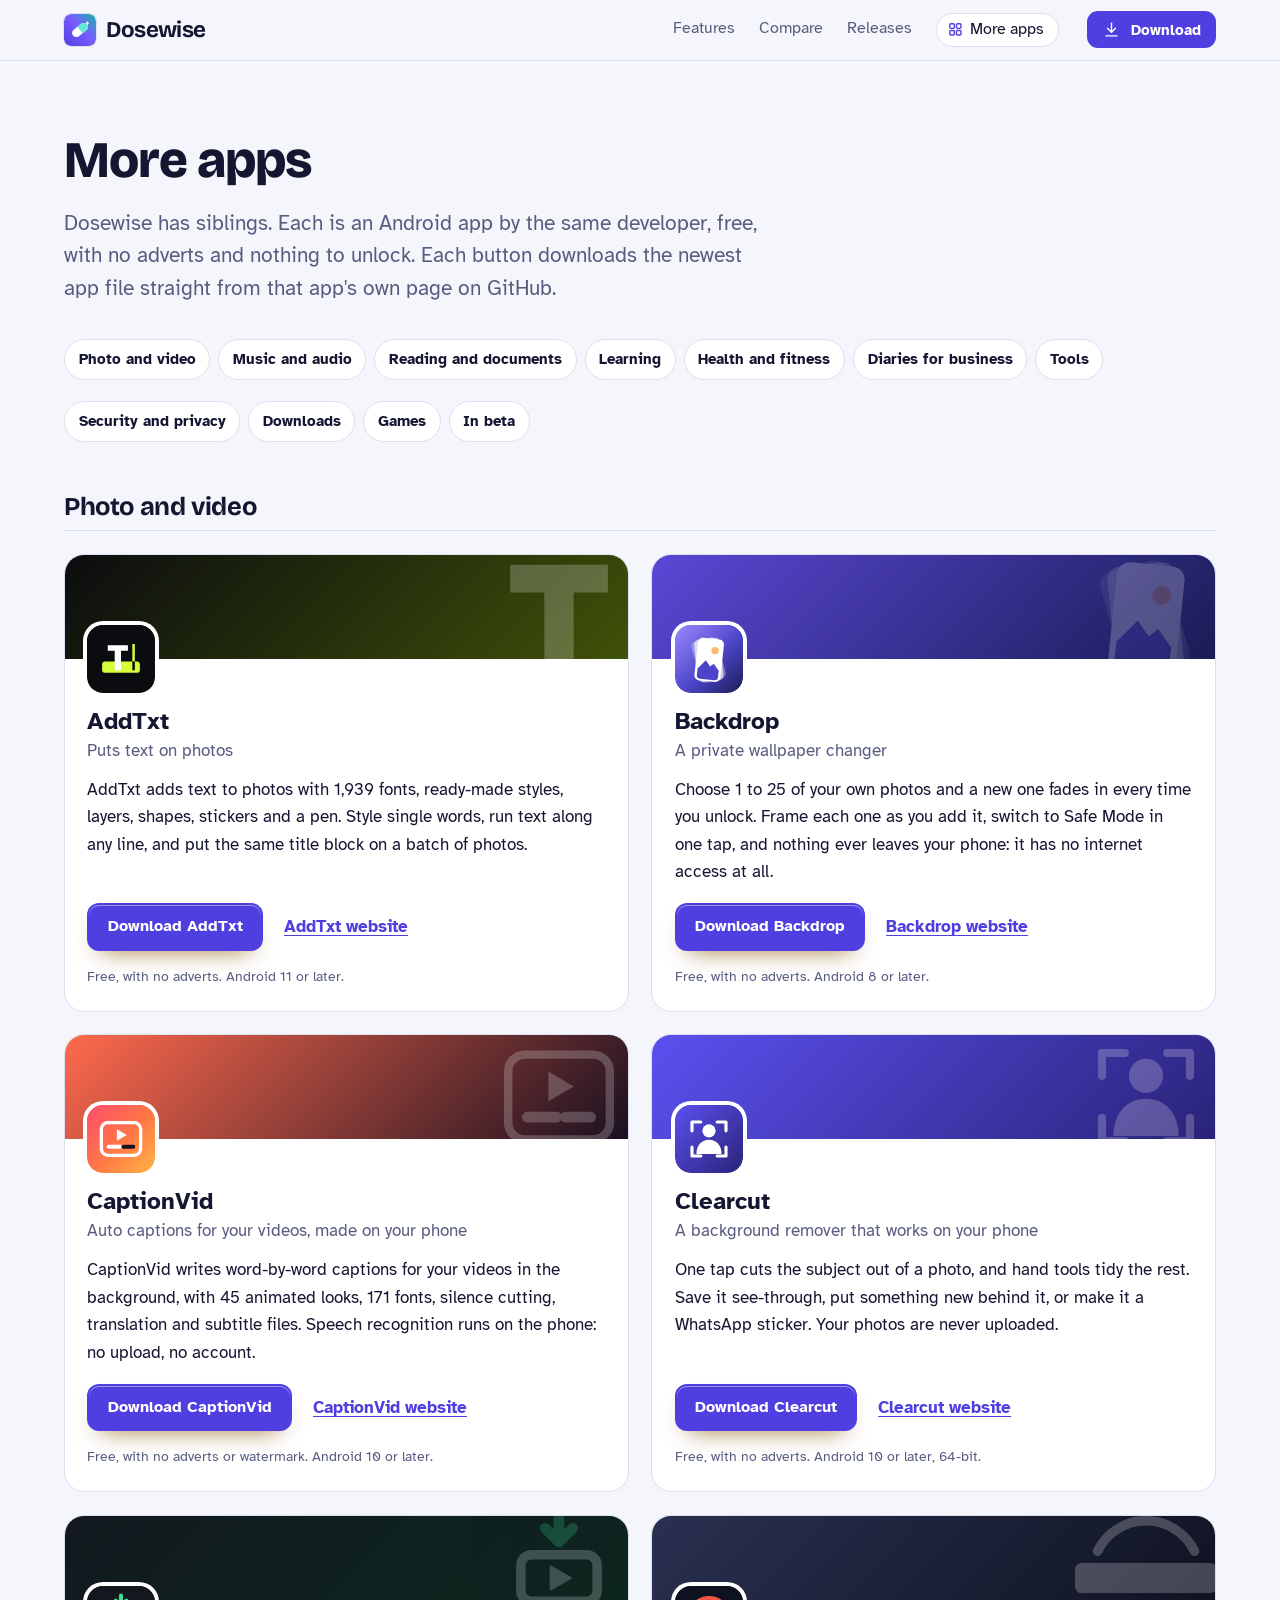
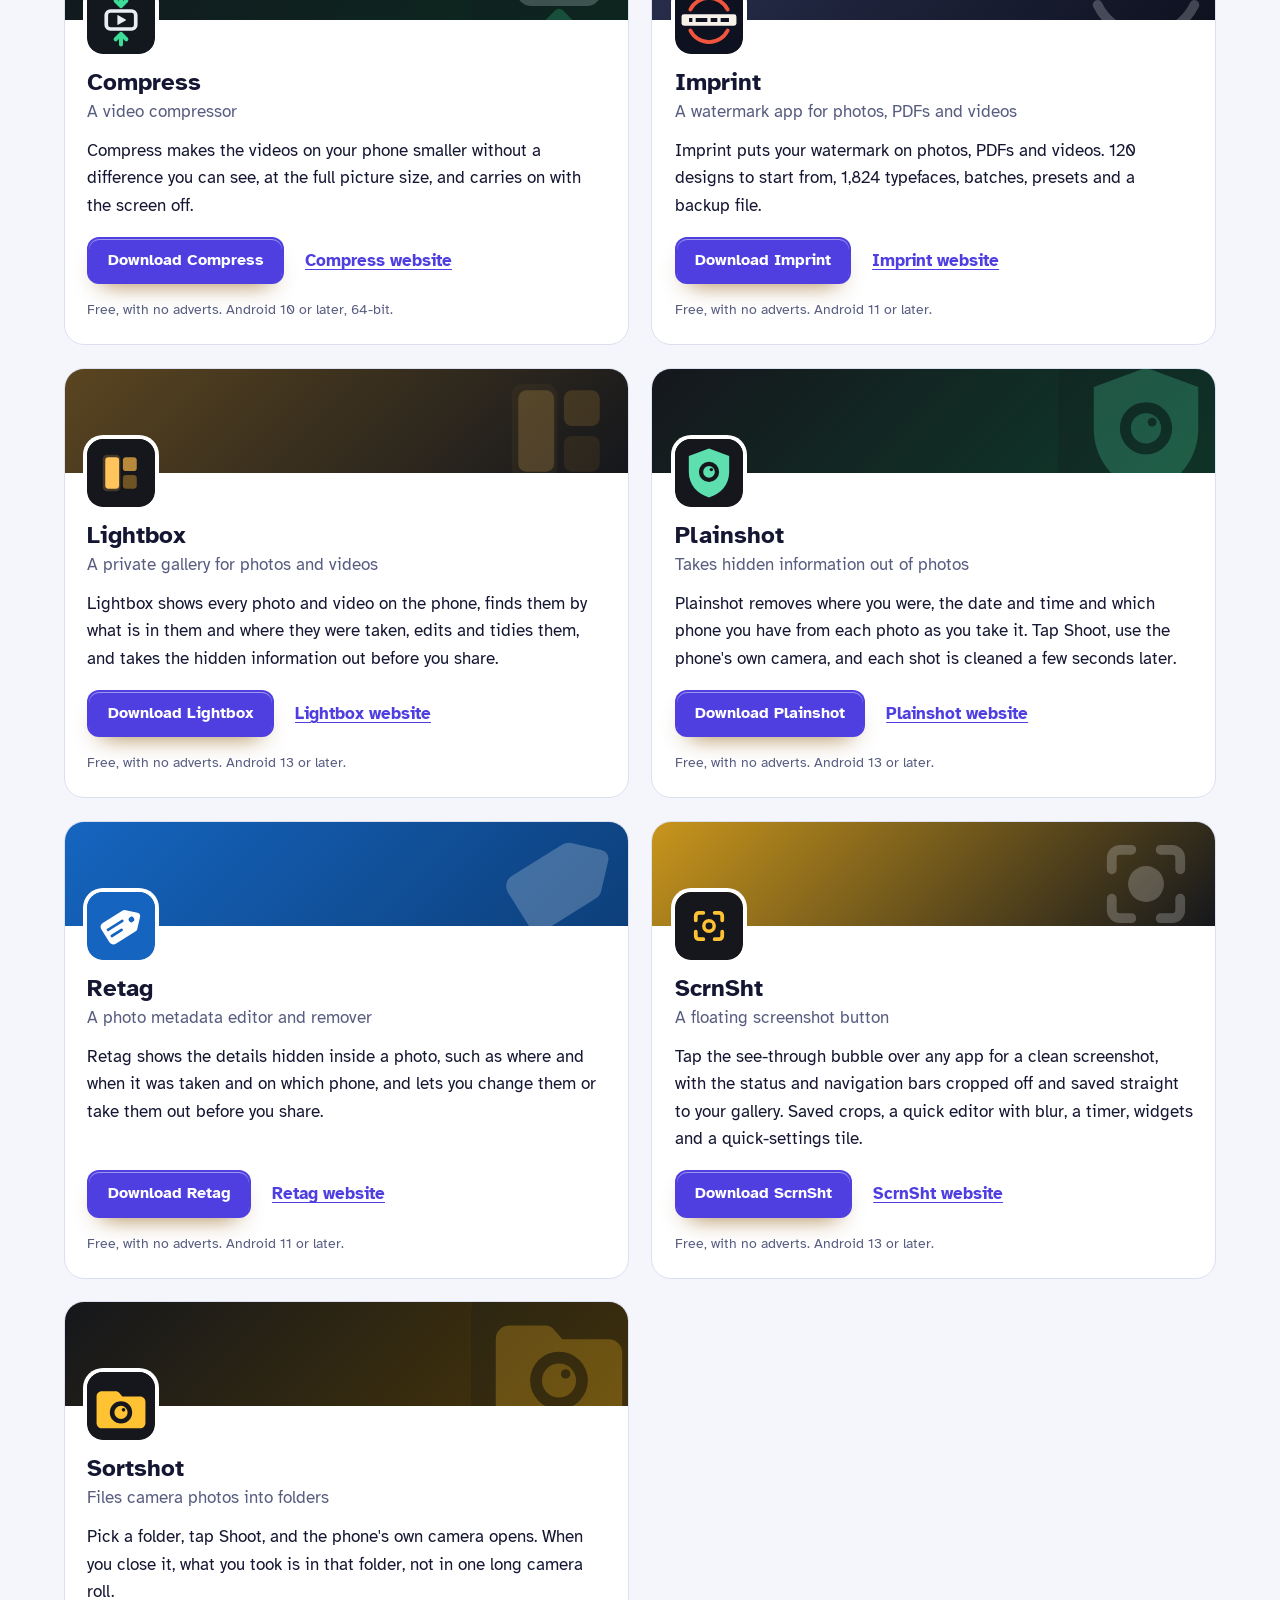
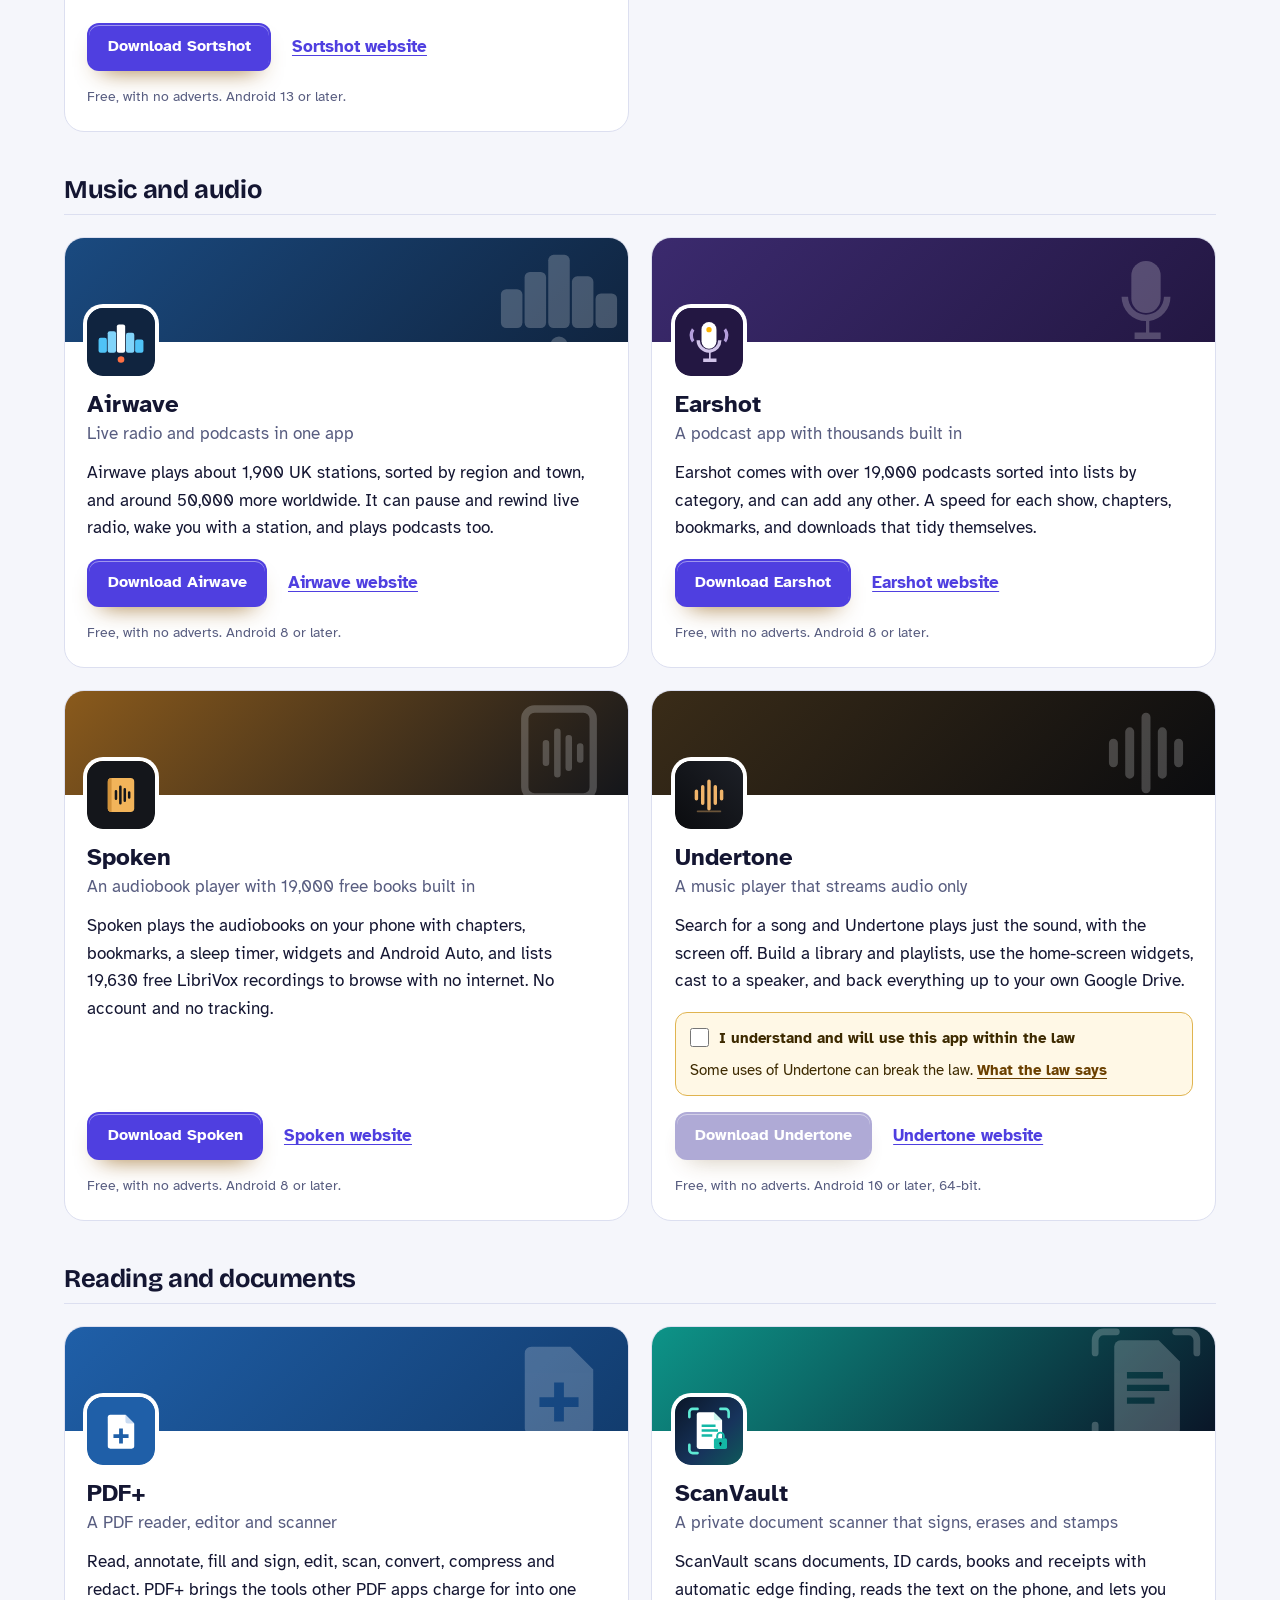
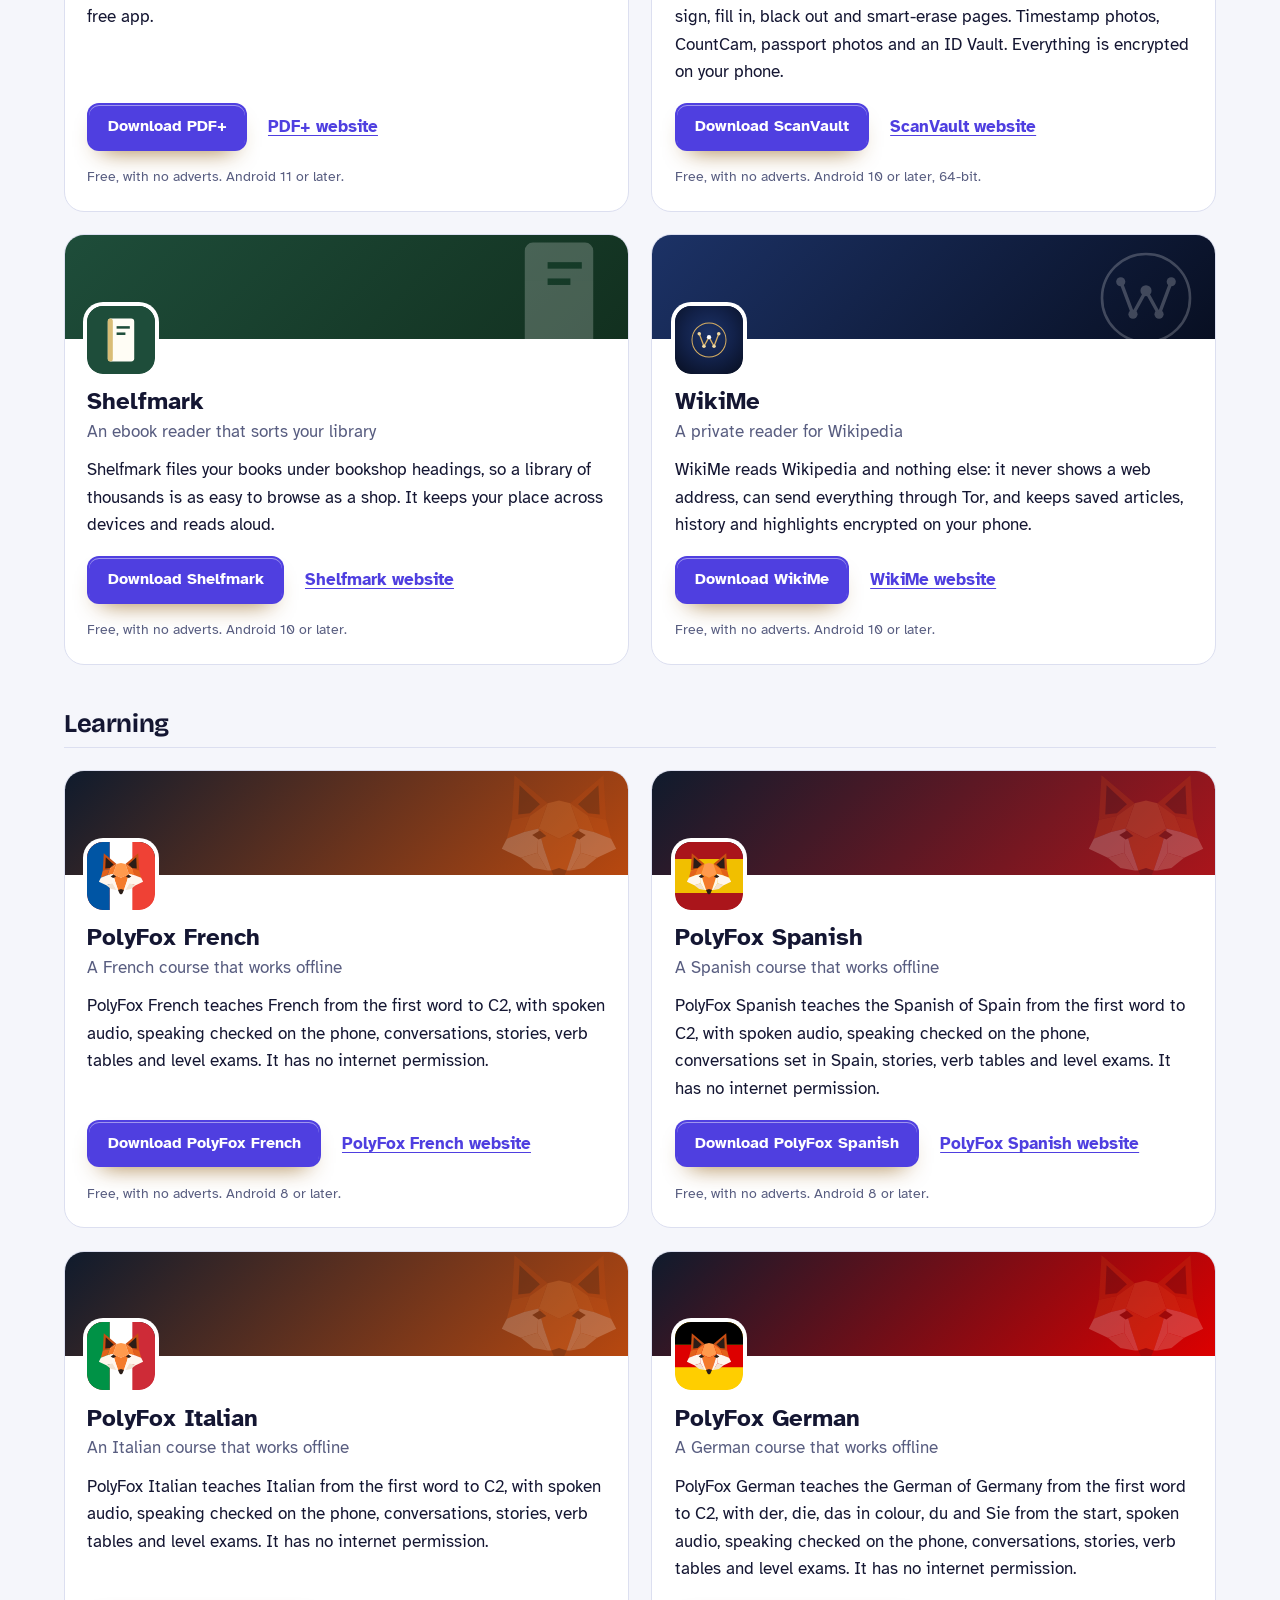
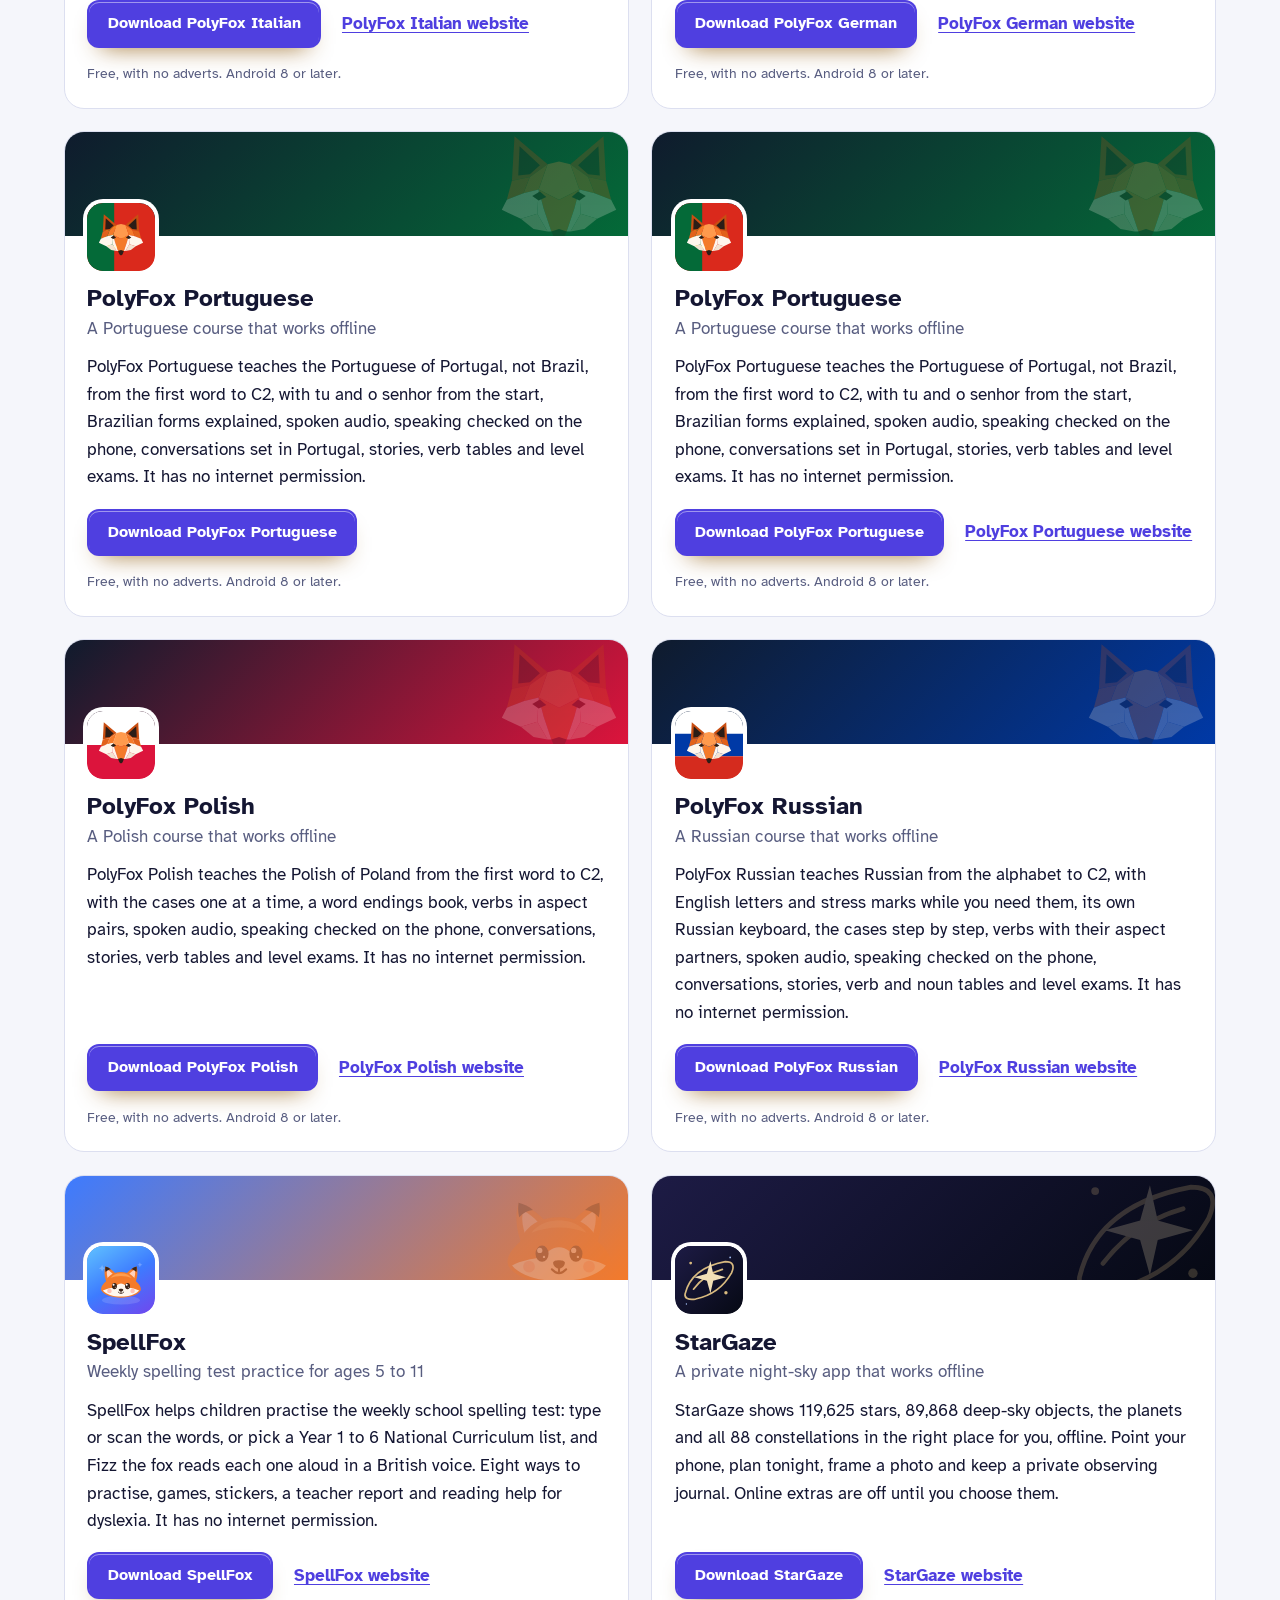
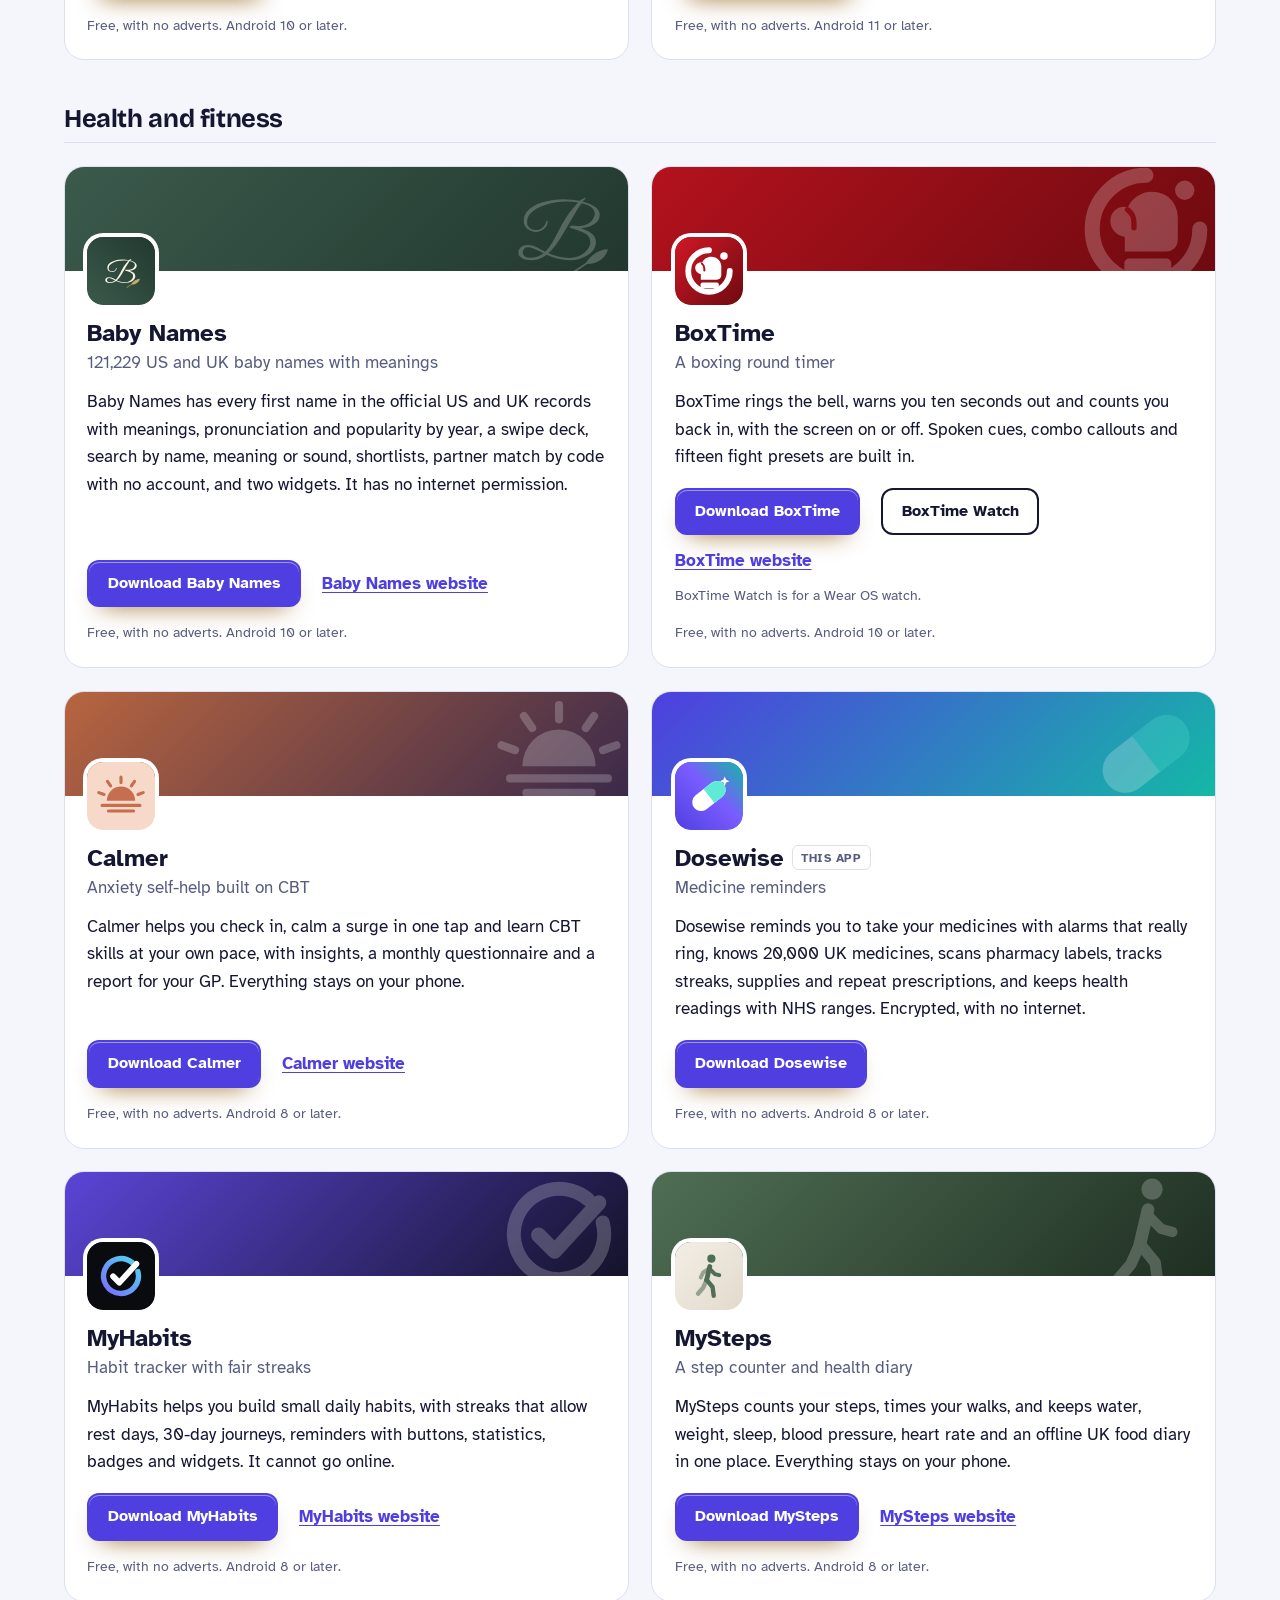
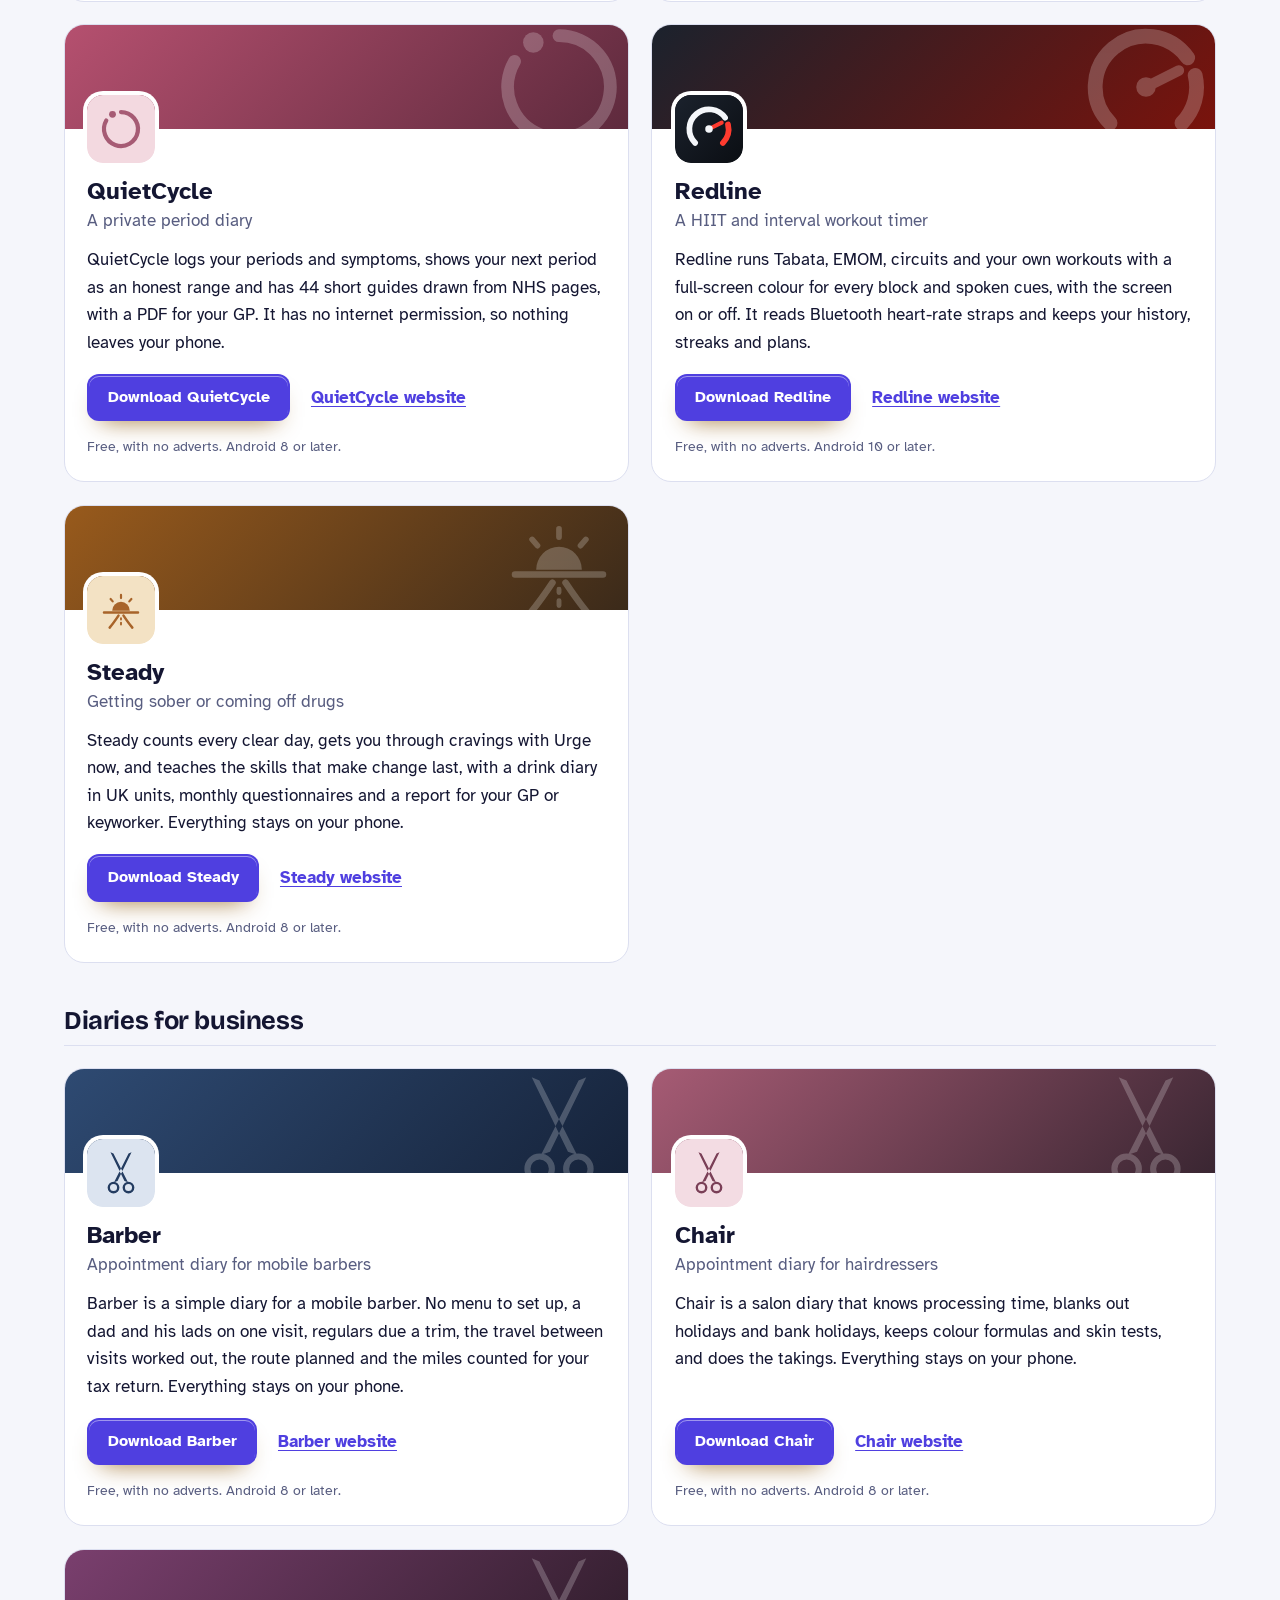
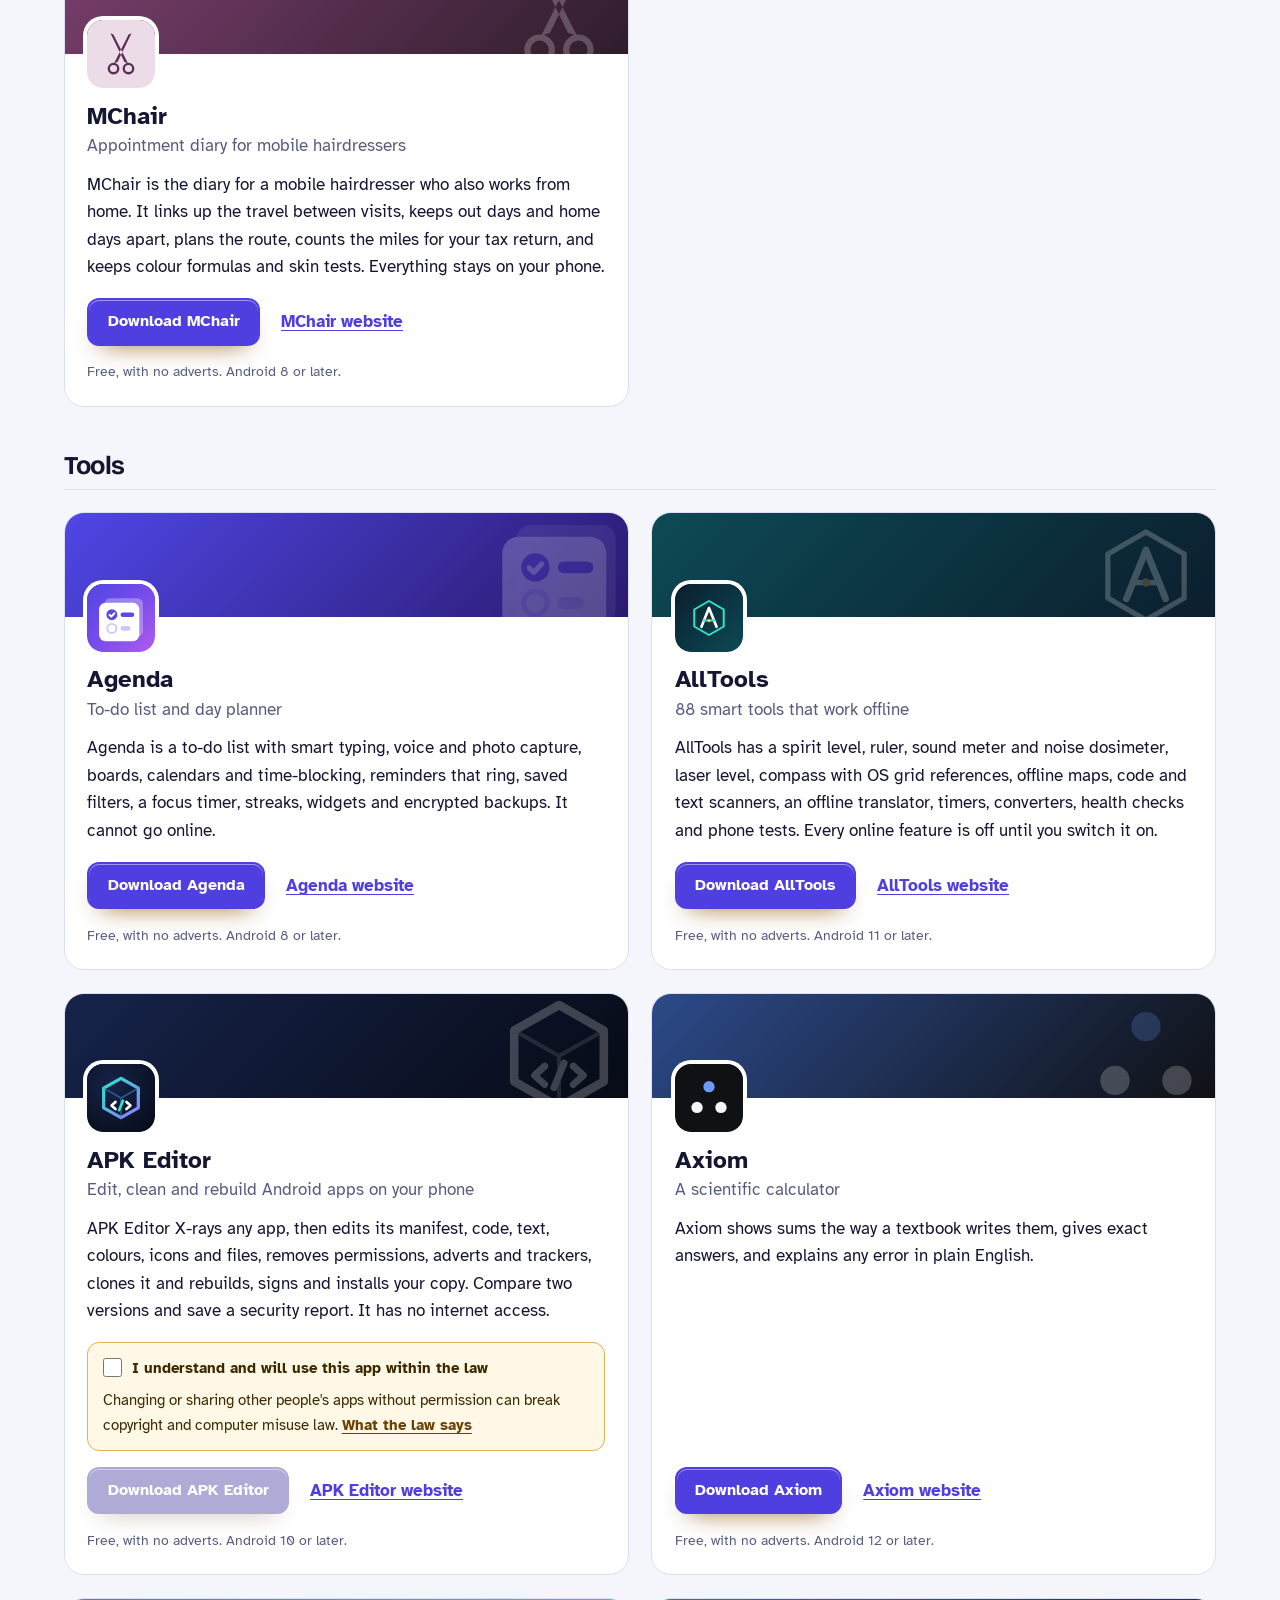
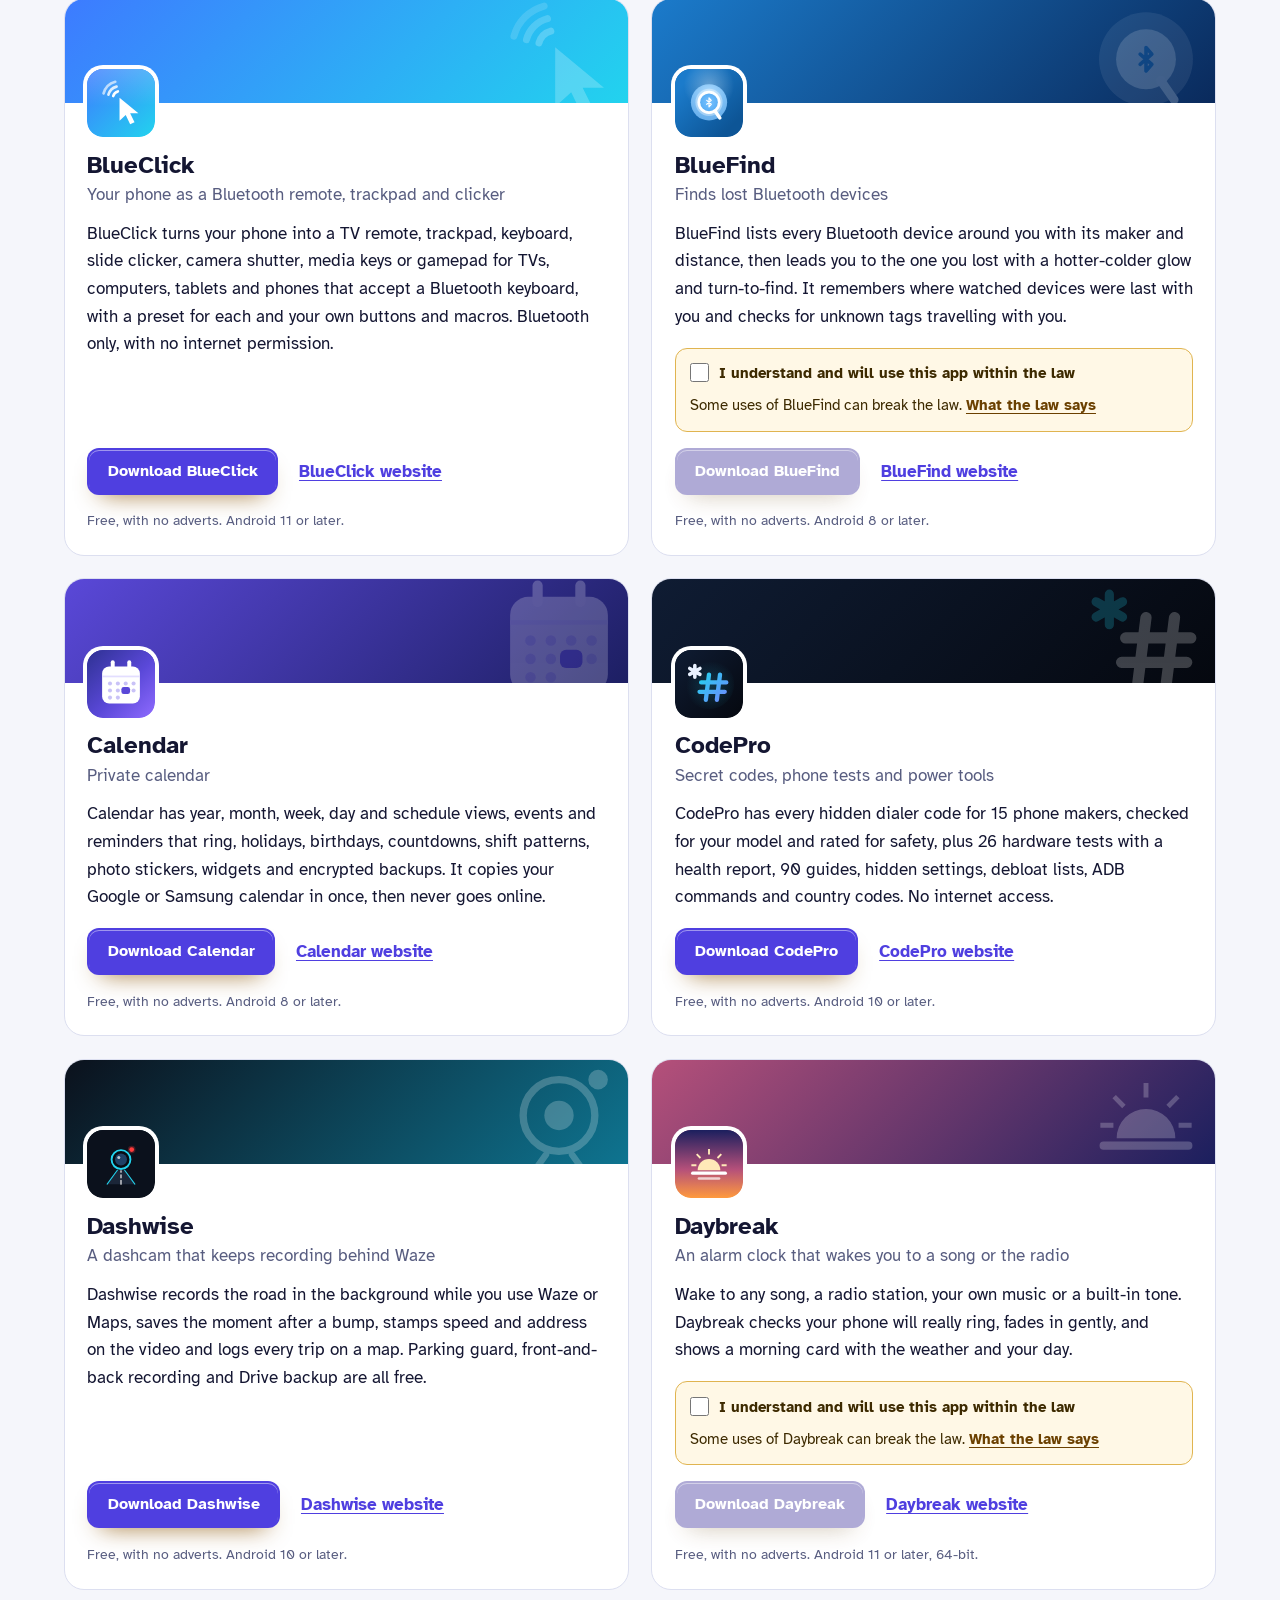
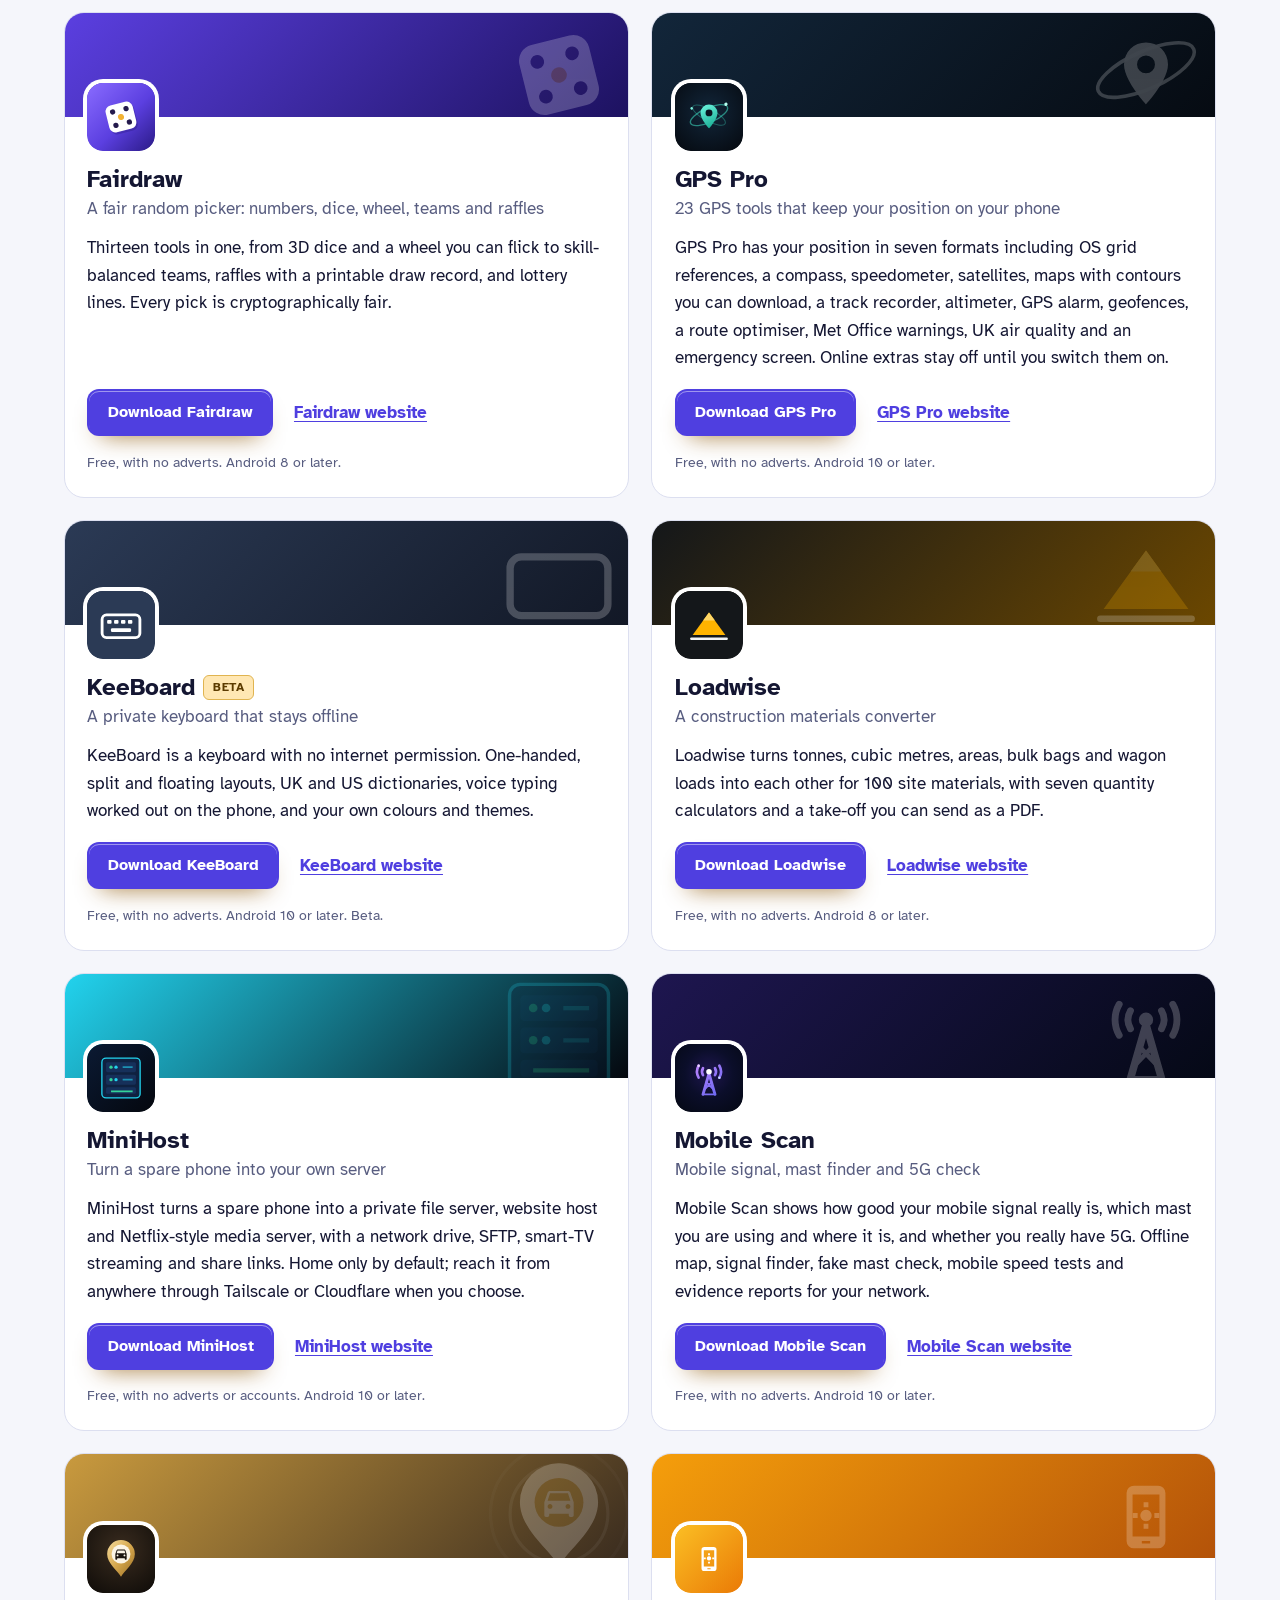
==== commit 8bb3e937: "More apps: add SpellFox" ====
--- a/more-apps.html
+++ b/more-apps.html
@@ -4,7 +4,7 @@
 <meta charset="utf-8">
 <meta name="viewport" content="width=device-width, initial-scale=1">
 <title>More apps from the maker of Dosewise</title>
-<meta name="description" content="All 98 free Android apps from the maker of Dosewise, in one list by category, each with its download and a link to its website.">
+<meta name="description" content="All 99 free Android apps from the maker of Dosewise, in one list by category, each with its download and a link to its website.">
 <meta name="author" content="Jonathan Jackson">
 <link rel="canonical" href="https://customgpter.github.io/dosewise/more-apps.html">
 <meta name="theme-color" content="#f5f6fb" media="(prefers-color-scheme: light)">
@@ -12,7 +12,7 @@
 <meta property="og:type" content="website">
 <meta property="og:site_name" content="Dosewise">
 <meta property="og:title" content="More apps from the maker of Dosewise">
-<meta property="og:description" content="All 98 free Android apps from the maker of Dosewise, in one list by category, each with its download and a link to its website.">
+<meta property="og:description" content="All 99 free Android apps from the maker of Dosewise, in one list by category, each with its download and a link to its website.">
 <meta property="og:url" content="https://customgpter.github.io/dosewise/more-apps.html">
 <meta property="og:image" content="https://customgpter.github.io/dosewise/assets/og.png">
 <meta property="og:image:width" content="1200">
@@ -26,7 +26,7 @@
 <link rel="preload" href="./assets/fonts/atkinson-hyperlegible-latin-400-normal.woff2" as="font" type="font/woff2" crossorigin>
 <link rel="stylesheet" href="./assets/site.css?v=1">
 <link rel="stylesheet" href="./assets/house.css?v=1">
-<script type="application/ld+json">{"@context":"https://schema.org","@type":"ItemList","name":"Apps from the maker of Dosewise","url":"https://customgpter.github.io/dosewise/more-apps.html","itemListElement":[{"@type":"ListItem","position":1,"name":"AddTxt","url":"https://customgpter.github.io/addtxt/"},{"@type":"ListItem","position":2,"name":"Backdrop","url":"https://customgpter.github.io/backdrop/"},{"@type":"ListItem","position":3,"name":"CaptionVid","url":"https://customgpter.github.io/captionvid/"},{"@type":"ListItem","position":4,"name":"Clearcut","url":"https://customgpter.github.io/clearcut/"},{"@type":"ListItem","position":5,"name":"Compress","url":"https://customgpter.github.io/compress/"},{"@type":"ListItem","position":6,"name":"Imprint","url":"https://customgpter.github.io/imprint/"},{"@type":"ListItem","position":7,"name":"Lightbox","url":"https://customgpter.github.io/lightbox/"},{"@type":"ListItem","position":8,"name":"Plainshot","url":"https://customgpter.github.io/plainshot/"},{"@type":"ListItem","position":9,"name":"Retag","url":"https://customgpter.github.io/retag/"},{"@type":"ListItem","position":10,"name":"ScrnSht","url":"https://customgpter.github.io/scrnsht/"},{"@type":"ListItem","position":11,"name":"Sortshot","url":"https://customgpter.github.io/sortshot/"},{"@type":"ListItem","position":12,"name":"Airwave","url":"https://customgpter.github.io/airwave/"},{"@type":"ListItem","position":13,"name":"Earshot","url":"https://customgpter.github.io/earshot/"},{"@type":"ListItem","position":14,"name":"Spoken","url":"https://customgpter.github.io/spoken/"},{"@type":"ListItem","position":15,"name":"Undertone","url":"https://customgpter.github.io/undertone/"},{"@type":"ListItem","position":16,"name":"PDF+","url":"https://customgpter.github.io/pdfplus/"},{"@type":"ListItem","position":17,"name":"ScanVault","url":"https://customgpter.github.io/scanvault/"},{"@type":"ListItem","position":18,"name":"Shelfmark","url":"https://customgpter.github.io/shelfmark/"},{"@type":"ListItem","position":19,"name":"WikiMe","url":"https://customgpter.github.io/wikime/"},{"@type":"ListItem","position":20,"name":"PolyFox French","url":"https://customgpter.github.io/polyfox/"},{"@type":"ListItem","position":21,"name":"PolyFox German","url":"https://customgpter.github.io/polyfox-german/"},{"@type":"ListItem","position":22,"name":"PolyFox Portuguese","url":"https://customgpter.github.io/polyfox-portuguese/"},{"@type":"ListItem","position":23,"name":"PolyFox Polish","url":"https://customgpter.github.io/polyfox-polish/"},{"@type":"ListItem","position":24,"name":"PolyFox Russian","url":"https://customgpter.github.io/polyfox-russian/"},{"@type":"ListItem","position":25,"name":"StarGaze","url":"https://customgpter.github.io/stargaze/"},{"@type":"ListItem","position":26,"name":"Baby Names","url":"https://customgpter.github.io/babynames/"},{"@type":"ListItem","position":27,"name":"BoxTime","url":"https://customgpter.github.io/boxtime/"},{"@type":"ListItem","position":28,"name":"Calmer","url":"https://customgpter.github.io/calmer/"},{"@type":"ListItem","position":29,"name":"Dosewise","url":"https://customgpter.github.io/dosewise/"},{"@type":"ListItem","position":30,"name":"MyHabits","url":"https://customgpter.github.io/myhabits/"},{"@type":"ListItem","position":31,"name":"MySteps","url":"https://customgpter.github.io/mysteps/"},{"@type":"ListItem","position":32,"name":"QuietCycle","url":"https://customgpter.github.io/quietcycle/"},{"@type":"ListItem","position":33,"name":"Redline","url":"https://customgpter.github.io/redline/"},{"@type":"ListItem","position":34,"name":"Steady","url":"https://customgpter.github.io/steady/"},{"@type":"ListItem","position":35,"name":"Barber","url":"https://customgpter.github.io/barber/"},{"@type":"ListItem","position":36,"name":"Chair","url":"https://customgpter.github.io/chair/"},{"@type":"ListItem","position":37,"name":"MChair","url":"https://customgpter.github.io/mchair/"},{"@type":"ListItem","position":38,"name":"Agenda","url":"https://customgpter.github.io/agenda/"},{"@type":"ListItem","position":39,"name":"AllTools","url":"https://customgpter.github.io/alltools/"},{"@type":"ListItem","position":40,"name":"APK Editor","url":"https://customgpter.github.io/apkeditor/"},{"@type":"ListItem","position":41,"name":"Axiom","url":"https://customgpter.github.io/axiom/"},{"@type":"ListItem","position":42,"name":"BlueClick","url":"https://customgpter.github.io/blueclick/"},{"@type":"ListItem","position":43,"name":"BlueFind","url":"https://customgpter.github.io/bluefind/"},{"@type":"ListItem","position":44,"name":"Calendar","url":"https://customgpter.github.io/calendar/"},{"@type":"ListItem","position":45,"name":"CodePro","url":"https://customgpter.github.io/codepro/"},{"@type":"ListItem","position":46,"name":"Dashwise","url":"https://customgpter.github.io/dashwise/"},{"@type":"ListItem","position":47,"name":"Daybreak","url":"https://customgpter.github.io/daybreak/"},{"@type":"ListItem","position":48,"name":"Fairdraw","url":"https://customgpter.github.io/fairdraw/"},{"@type":"ListItem","position":49,"name":"GPS Pro","url":"https://customgpter.github.io/gpspro/"},{"@type":"ListItem","position":50,"name":"KeeBoard","url":"https://customgpter.github.io/keeboard/"},{"@type":"ListItem","position":51,"name":"Loadwise","url":"https://customgpter.github.io/loadwise/"},{"@type":"ListItem","position":52,"name":"MiniHost","url":"https://customgpter.github.io/minihost/"},{"@type":"ListItem","position":53,"name":"Mobile Scan","url":"https://customgpter.github.io/mobilescan/"},{"@type":"ListItem","position":54,"name":"Parkwise","url":"https://customgpter.github.io/parkwise/"},{"@type":"ListItem","position":55,"name":"Pocketmind","url":"https://customgpter.github.io/pocketmind/"},{"@type":"ListItem","position":56,"name":"Refine","url":"https://customgpter.github.io/refine/"},{"@type":"ListItem","position":57,"name":"Shiftwise","url":"https://customgpter.github.io/shiftwise/"},{"@type":"ListItem","position":58,"name":"SimpleCalc","url":"https://customgpter.github.io/simplecalc/"},{"@type":"ListItem","position":59,"name":"Skyline","url":"https://customgpter.github.io/skyline/"},{"@type":"ListItem","position":60,"name":"Slipway","url":"https://customgpter.github.io/slipway/"},{"@type":"ListItem","position":61,"name":"Tagger","url":"https://customgpter.github.io/tagger/"},{"@type":"ListItem","position":62,"name":"TotalClean","url":"https://customgpter.github.io/totalclean/"},{"@type":"ListItem","position":63,"name":"TVLink","url":"https://customgpter.github.io/tvlink/"},{"@type":"ListItem","position":64,"name":"Unbox","url":"https://customgpter.github.io/unbox/"},{"@type":"ListItem","position":65,"name":"WhatsKeep","url":"https://customgpter.github.io/whatskeep/"},{"@type":"ListItem","position":66,"name":"WiFi Scan","url":"https://customgpter.github.io/wifiscan/"},{"@type":"ListItem","position":67,"name":"Auditly","url":"https://customgpter.github.io/auditly/"},{"@type":"ListItem","position":68,"name":"Backchannel","url":"https://customgpter.github.io/backchannel/"},{"@type":"ListItem","position":69,"name":"ENotes","url":"https://customgpter.github.io/enotes/"},{"@type":"ListItem","position":70,"name":"FindMe","url":"https://customgpter.github.io/findme/"},{"@type":"ListItem","position":71,"name":"iLock","url":"https://customgpter.github.io/ilock/"},{"@type":"ListItem","position":72,"name":"ImSafe","url":"https://customgpter.github.io/imsafe/"},{"@type":"ListItem","position":73,"name":"IShred","url":"https://customgpter.github.io/ishred/"},{"@type":"ListItem","position":74,"name":"LockBox","url":"https://customgpter.github.io/lockbox/"},{"@type":"ListItem","position":75,"name":"PassVault","url":"https://customgpter.github.io/passvault/"},{"@type":"ListItem","position":76,"name":"SpyFind","url":"https://customgpter.github.io/spyfind/"},{"@type":"ListItem","position":77,"name":"TextWipe","url":"https://customgpter.github.io/textwipe/"},{"@type":"ListItem","position":78,"name":"Tracewire","url":"https://customgpter.github.io/tracewire/"},{"@type":"ListItem","position":79,"name":"Vigil","url":"https://customgpter.github.io/vigil/"},{"@type":"ListItem","position":80,"name":"Grab","url":"https://customgpter.github.io/grab/"},{"@type":"ListItem","position":81,"name":"Swarm","url":"https://customgpter.github.io/swarm/"},{"@type":"ListItem","position":82,"name":"Plane Games","url":"https://customgpter.github.io/plane-games/"},{"@type":"ListItem","position":83,"name":"Ninefold","url":"https://customgpter.github.io/ninefold/"},{"@type":"ListItem","position":84,"name":"Cubewise","url":"https://customgpter.github.io/cubewise/"},{"@type":"ListItem","position":85,"name":"Tilewise","url":"https://customgpter.github.io/tilewise/"},{"@type":"ListItem","position":86,"name":"Letterwise","url":"https://customgpter.github.io/letterwise/"},{"@type":"ListItem","position":87,"name":"Kingside","url":"https://customgpter.github.io/kingside/"},{"@type":"ListItem","position":88,"name":"Deckhand","url":"https://customgpter.github.io/deckhand/"},{"@type":"ListItem","position":89,"name":"SNESForge","url":"https://customgpter.github.io/snesforge/"},{"@type":"ListItem","position":90,"name":"Fame Boy","url":"https://customgpter.github.io/fameboy/"},{"@type":"ListItem","position":91,"name":"PSPPro","url":"https://customgpter.github.io/psppro/"},{"@type":"ListItem","position":92,"name":"MegaGen","url":"https://customgpter.github.io/megagen/"},{"@type":"ListItem","position":93,"name":"QVR","url":"https://customgpter.github.io/qvr/"},{"@type":"ListItem","position":94,"name":"QVR Watch","url":"https://customgpter.github.io/qvr-watch/"},{"@type":"ListItem","position":95,"name":"QVRLite","url":"https://customgpter.github.io/qvrlite/"},{"@type":"ListItem","position":96,"name":"Onionz","url":"https://customgpter.github.io/onionz/"},{"@type":"ListItem","position":97,"name":"OnionzWeb","url":"https://customgpter.github.io/onionzweb/"}]}</script>
+<script type="application/ld+json">{"@context":"https://schema.org","@type":"ItemList","name":"Apps from the maker of Dosewise","url":"https://customgpter.github.io/dosewise/more-apps.html","itemListElement":[{"@type":"ListItem","position":1,"name":"AddTxt","url":"https://customgpter.github.io/addtxt/"},{"@type":"ListItem","position":2,"name":"Backdrop","url":"https://customgpter.github.io/backdrop/"},{"@type":"ListItem","position":3,"name":"CaptionVid","url":"https://customgpter.github.io/captionvid/"},{"@type":"ListItem","position":4,"name":"Clearcut","url":"https://customgpter.github.io/clearcut/"},{"@type":"ListItem","position":5,"name":"Compress","url":"https://customgpter.github.io/compress/"},{"@type":"ListItem","position":6,"name":"Imprint","url":"https://customgpter.github.io/imprint/"},{"@type":"ListItem","position":7,"name":"Lightbox","url":"https://customgpter.github.io/lightbox/"},{"@type":"ListItem","position":8,"name":"Plainshot","url":"https://customgpter.github.io/plainshot/"},{"@type":"ListItem","position":9,"name":"Retag","url":"https://customgpter.github.io/retag/"},{"@type":"ListItem","position":10,"name":"ScrnSht","url":"https://customgpter.github.io/scrnsht/"},{"@type":"ListItem","position":11,"name":"Sortshot","url":"https://customgpter.github.io/sortshot/"},{"@type":"ListItem","position":12,"name":"Airwave","url":"https://customgpter.github.io/airwave/"},{"@type":"ListItem","position":13,"name":"Earshot","url":"https://customgpter.github.io/earshot/"},{"@type":"ListItem","position":14,"name":"Spoken","url":"https://customgpter.github.io/spoken/"},{"@type":"ListItem","position":15,"name":"Undertone","url":"https://customgpter.github.io/undertone/"},{"@type":"ListItem","position":16,"name":"PDF+","url":"https://customgpter.github.io/pdfplus/"},{"@type":"ListItem","position":17,"name":"ScanVault","url":"https://customgpter.github.io/scanvault/"},{"@type":"ListItem","position":18,"name":"Shelfmark","url":"https://customgpter.github.io/shelfmark/"},{"@type":"ListItem","position":19,"name":"WikiMe","url":"https://customgpter.github.io/wikime/"},{"@type":"ListItem","position":20,"name":"PolyFox French","url":"https://customgpter.github.io/polyfox/"},{"@type":"ListItem","position":21,"name":"PolyFox German","url":"https://customgpter.github.io/polyfox-german/"},{"@type":"ListItem","position":22,"name":"PolyFox Portuguese","url":"https://customgpter.github.io/polyfox-portuguese/"},{"@type":"ListItem","position":23,"name":"PolyFox Polish","url":"https://customgpter.github.io/polyfox-polish/"},{"@type":"ListItem","position":24,"name":"PolyFox Russian","url":"https://customgpter.github.io/polyfox-russian/"},{"@type":"ListItem","position":25,"name":"SpellFox","url":"https://customgpter.github.io/spellfox/"},{"@type":"ListItem","position":26,"name":"StarGaze","url":"https://customgpter.github.io/stargaze/"},{"@type":"ListItem","position":27,"name":"Baby Names","url":"https://customgpter.github.io/babynames/"},{"@type":"ListItem","position":28,"name":"BoxTime","url":"https://customgpter.github.io/boxtime/"},{"@type":"ListItem","position":29,"name":"Calmer","url":"https://customgpter.github.io/calmer/"},{"@type":"ListItem","position":30,"name":"Dosewise","url":"https://customgpter.github.io/dosewise/"},{"@type":"ListItem","position":31,"name":"MyHabits","url":"https://customgpter.github.io/myhabits/"},{"@type":"ListItem","position":32,"name":"MySteps","url":"https://customgpter.github.io/mysteps/"},{"@type":"ListItem","position":33,"name":"QuietCycle","url":"https://customgpter.github.io/quietcycle/"},{"@type":"ListItem","position":34,"name":"Redline","url":"https://customgpter.github.io/redline/"},{"@type":"ListItem","position":35,"name":"Steady","url":"https://customgpter.github.io/steady/"},{"@type":"ListItem","position":36,"name":"Barber","url":"https://customgpter.github.io/barber/"},{"@type":"ListItem","position":37,"name":"Chair","url":"https://customgpter.github.io/chair/"},{"@type":"ListItem","position":38,"name":"MChair","url":"https://customgpter.github.io/mchair/"},{"@type":"ListItem","position":39,"name":"Agenda","url":"https://customgpter.github.io/agenda/"},{"@type":"ListItem","position":40,"name":"AllTools","url":"https://customgpter.github.io/alltools/"},{"@type":"ListItem","position":41,"name":"APK Editor","url":"https://customgpter.github.io/apkeditor/"},{"@type":"ListItem","position":42,"name":"Axiom","url":"https://customgpter.github.io/axiom/"},{"@type":"ListItem","position":43,"name":"BlueClick","url":"https://customgpter.github.io/blueclick/"},{"@type":"ListItem","position":44,"name":"BlueFind","url":"https://customgpter.github.io/bluefind/"},{"@type":"ListItem","position":45,"name":"Calendar","url":"https://customgpter.github.io/calendar/"},{"@type":"ListItem","position":46,"name":"CodePro","url":"https://customgpter.github.io/codepro/"},{"@type":"ListItem","position":47,"name":"Dashwise","url":"https://customgpter.github.io/dashwise/"},{"@type":"ListItem","position":48,"name":"Daybreak","url":"https://customgpter.github.io/daybreak/"},{"@type":"ListItem","position":49,"name":"Fairdraw","url":"https://customgpter.github.io/fairdraw/"},{"@type":"ListItem","position":50,"name":"GPS Pro","url":"https://customgpter.github.io/gpspro/"},{"@type":"ListItem","position":51,"name":"KeeBoard","url":"https://customgpter.github.io/keeboard/"},{"@type":"ListItem","position":52,"name":"Loadwise","url":"https://customgpter.github.io/loadwise/"},{"@type":"ListItem","position":53,"name":"MiniHost","url":"https://customgpter.github.io/minihost/"},{"@type":"ListItem","position":54,"name":"Mobile Scan","url":"https://customgpter.github.io/mobilescan/"},{"@type":"ListItem","position":55,"name":"Parkwise","url":"https://customgpter.github.io/parkwise/"},{"@type":"ListItem","position":56,"name":"Pocketmind","url":"https://customgpter.github.io/pocketmind/"},{"@type":"ListItem","position":57,"name":"Refine","url":"https://customgpter.github.io/refine/"},{"@type":"ListItem","position":58,"name":"Shiftwise","url":"https://customgpter.github.io/shiftwise/"},{"@type":"ListItem","position":59,"name":"SimpleCalc","url":"https://customgpter.github.io/simplecalc/"},{"@type":"ListItem","position":60,"name":"Skyline","url":"https://customgpter.github.io/skyline/"},{"@type":"ListItem","position":61,"name":"Slipway","url":"https://customgpter.github.io/slipway/"},{"@type":"ListItem","position":62,"name":"Tagger","url":"https://customgpter.github.io/tagger/"},{"@type":"ListItem","position":63,"name":"TotalClean","url":"https://customgpter.github.io/totalclean/"},{"@type":"ListItem","position":64,"name":"TVLink","url":"https://customgpter.github.io/tvlink/"},{"@type":"ListItem","position":65,"name":"Unbox","url":"https://customgpter.github.io/unbox/"},{"@type":"ListItem","position":66,"name":"WhatsKeep","url":"https://customgpter.github.io/whatskeep/"},{"@type":"ListItem","position":67,"name":"WiFi Scan","url":"https://customgpter.github.io/wifiscan/"},{"@type":"ListItem","position":68,"name":"Auditly","url":"https://customgpter.github.io/auditly/"},{"@type":"ListItem","position":69,"name":"Backchannel","url":"https://customgpter.github.io/backchannel/"},{"@type":"ListItem","position":70,"name":"ENotes","url":"https://customgpter.github.io/enotes/"},{"@type":"ListItem","position":71,"name":"FindMe","url":"https://customgpter.github.io/findme/"},{"@type":"ListItem","position":72,"name":"iLock","url":"https://customgpter.github.io/ilock/"},{"@type":"ListItem","position":73,"name":"ImSafe","url":"https://customgpter.github.io/imsafe/"},{"@type":"ListItem","position":74,"name":"IShred","url":"https://customgpter.github.io/ishred/"},{"@type":"ListItem","position":75,"name":"LockBox","url":"https://customgpter.github.io/lockbox/"},{"@type":"ListItem","position":76,"name":"PassVault","url":"https://customgpter.github.io/passvault/"},{"@type":"ListItem","position":77,"name":"SpyFind","url":"https://customgpter.github.io/spyfind/"},{"@type":"ListItem","position":78,"name":"TextWipe","url":"https://customgpter.github.io/textwipe/"},{"@type":"ListItem","position":79,"name":"Tracewire","url":"https://customgpter.github.io/tracewire/"},{"@type":"ListItem","position":80,"name":"Vigil","url":"https://customgpter.github.io/vigil/"},{"@type":"ListItem","position":81,"name":"Grab","url":"https://customgpter.github.io/grab/"},{"@type":"ListItem","position":82,"name":"Swarm","url":"https://customgpter.github.io/swarm/"},{"@type":"ListItem","position":83,"name":"Plane Games","url":"https://customgpter.github.io/plane-games/"},{"@type":"ListItem","position":84,"name":"Ninefold","url":"https://customgpter.github.io/ninefold/"},{"@type":"ListItem","position":85,"name":"Cubewise","url":"https://customgpter.github.io/cubewise/"},{"@type":"ListItem","position":86,"name":"Tilewise","url":"https://customgpter.github.io/tilewise/"},{"@type":"ListItem","position":87,"name":"Letterwise","url":"https://customgpter.github.io/letterwise/"},{"@type":"ListItem","position":88,"name":"Kingside","url":"https://customgpter.github.io/kingside/"},{"@type":"ListItem","position":89,"name":"Deckhand","url":"https://customgpter.github.io/deckhand/"},{"@type":"ListItem","position":90,"name":"SNESForge","url":"https://customgpter.github.io/snesforge/"},{"@type":"ListItem","position":91,"name":"Fame Boy","url":"https://customgpter.github.io/fameboy/"},{"@type":"ListItem","position":92,"name":"PSPPro","url":"https://customgpter.github.io/psppro/"},{"@type":"ListItem","position":93,"name":"MegaGen","url":"https://customgpter.github.io/megagen/"},{"@type":"ListItem","position":94,"name":"QVR","url":"https://customgpter.github.io/qvr/"},{"@type":"ListItem","position":95,"name":"QVR Watch","url":"https://customgpter.github.io/qvr-watch/"},{"@type":"ListItem","position":96,"name":"QVRLite","url":"https://customgpter.github.io/qvrlite/"},{"@type":"ListItem","position":97,"name":"Onionz","url":"https://customgpter.github.io/onionz/"},{"@type":"ListItem","position":98,"name":"OnionzWeb","url":"https://customgpter.github.io/onionzweb/"}]}</script>
 <link rel="stylesheet" href="./assets/apps-list.css?v=1">
 <script src="./assets/apps-list.js?v=1" defer></script>
 </head>
@@ -70,7 +70,7 @@
 <div class="mapps-group" role="group" aria-labelledby="apps-learning"><h2 class="mapps-cat" id="apps-learning">Learning</h2>
 <ul class="mapps"><li class="mapp" style="--b:#0f1b2d;--b2:#b8480f"><div class="mapp-cover" aria-hidden="true"><svg viewBox="0 0 108 108"><polygon fill="#C94E12" points="26.7,17.9 47.0,35.1 36.1,42.9 25.1,45.2"/><polygon fill="#C94E12" points="82.9,45.2 71.9,42.9 61.0,35.1 81.3,17.9"/><polygon fill="#2B1D17" points="29.8,24.1 42.3,35.8 36.1,41.3 29.0,42.1"/><polygon fill="#2B1D17" points="79.0,42.1 71.9,41.3 65.7,35.8 78.2,24.1"/><polygon fill="#FF9A4D" points="54.0,33.5 47.0,35.1 41.5,50.7 54.0,56.9"/><polygon fill="#FF9A4D" points="54.0,56.9 66.5,50.7 61.0,35.1 54.0,33.5"/><polygon fill="#F47A2A" points="47.0,35.1 36.1,42.9 32.2,53.0 41.5,50.7"/><polygon fill="#F47A2A" points="66.5,50.7 75.8,53.0 71.9,42.9 61.0,35.1"/><polygon fill="#E2611A" points="36.1,42.9 25.1,45.2 22.0,56.9 32.2,53.0"/><polygon fill="#E2611A" points="75.8,53.0 86.0,56.9 82.9,45.2 71.9,42.9"/><polygon fill="#FFF6EC" points="32.2,53.0 22.0,56.9 18.9,63.1 30.6,68.6 40.7,65.5 41.5,50.7"/><polygon fill="#FFF6EC" points="66.5,50.7 67.3,65.5 77.4,68.6 89.1,63.1 86.0,56.9 75.8,53.0"/><polygon fill="#F3E3D2" points="30.6,68.6 40.7,65.5 47.0,76.4 38.4,74.8"/><polygon fill="#F3E3D2" points="69.6,74.8 61.0,76.4 67.3,65.5 77.4,68.6"/><polygon fill="#F47A2A" points="41.5,50.7 54.0,56.9 54.0,78.0 49.3,76.4 44.6,62.4"/><polygon fill="#F47A2A" points="63.4,62.4 58.7,76.4 54.0,78.0 54.0,56.9 66.5,50.7"/><polygon fill="#FFF6EC" points="41.5,50.7 44.6,62.4 49.3,76.4 47.0,76.4 40.7,65.5"/><polygon fill="#FFF6EC" points="67.3,65.5 61.0,76.4 58.7,76.4 63.4,62.4 66.5,50.7"/><polygon fill="#2B1D17" points="49.3,76.4 54.0,74.8 58.7,76.4 56.3,81.9 54.0,83.4 51.7,81.9"/><polygon fill="#2B1D17" points="37.6,54.6 42.3,51.8 46.2,55.3 41.5,57.3"/><polygon fill="#2B1D17" points="66.5,57.3 61.8,55.3 65.7,51.8 70.4,54.6"/></svg></div><div class="mapp-body"><svg class="mapp-icon" viewBox="0 0 108 108" aria-hidden="true"><rect width="108" height="108" rx="24" fill="#EF4135"/><path fill="#FFFFFF" d="M36 0H72V108H36Z"/><path fill="#0055A4" d="M24 0H36V108H24A24 24 0 0 1 0 84V24A24 24 0 0 1 24 0Z"/><polygon fill="#C94E12" points="26.7,17.9 47.0,35.1 36.1,42.9 25.1,45.2"/><polygon fill="#C94E12" points="82.9,45.2 71.9,42.9 61.0,35.1 81.3,17.9"/><polygon fill="#2B1D17" points="29.8,24.1 42.3,35.8 36.1,41.3 29.0,42.1"/><polygon fill="#2B1D17" points="79.0,42.1 71.9,41.3 65.7,35.8 78.2,24.1"/><polygon fill="#FF9A4D" points="54.0,33.5 47.0,35.1 41.5,50.7 54.0,56.9"/><polygon fill="#FF9A4D" points="54.0,56.9 66.5,50.7 61.0,35.1 54.0,33.5"/><polygon fill="#F47A2A" points="47.0,35.1 36.1,42.9 32.2,53.0 41.5,50.7"/><polygon fill="#F47A2A" points="66.5,50.7 75.8,53.0 71.9,42.9 61.0,35.1"/><polygon fill="#E2611A" points="36.1,42.9 25.1,45.2 22.0,56.9 32.2,53.0"/><polygon fill="#E2611A" points="75.8,53.0 86.0,56.9 82.9,45.2 71.9,42.9"/><polygon fill="#FFF6EC" points="32.2,53.0 22.0,56.9 18.9,63.1 30.6,68.6 40.7,65.5 41.5,50.7"/><polygon fill="#FFF6EC" points="66.5,50.7 67.3,65.5 77.4,68.6 89.1,63.1 86.0,56.9 75.8,53.0"/><polygon fill="#F3E3D2" points="30.6,68.6 40.7,65.5 47.0,76.4 38.4,74.8"/><polygon fill="#F3E3D2" points="69.6,74.8 61.0,76.4 67.3,65.5 77.4,68.6"/><polygon fill="#F47A2A" points="41.5,50.7 54.0,56.9 54.0,78.0 49.3,76.4 44.6,62.4"/><polygon fill="#F47A2A" points="63.4,62.4 58.7,76.4 54.0,78.0 54.0,56.9 66.5,50.7"/><polygon fill="#FFF6EC" points="41.5,50.7 44.6,62.4 49.3,76.4 47.0,76.4 40.7,65.5"/><polygon fill="#FFF6EC" points="67.3,65.5 61.0,76.4 58.7,76.4 63.4,62.4 66.5,50.7"/><polygon fill="#2B1D17" points="49.3,76.4 54.0,74.8 58.7,76.4 56.3,81.9 54.0,83.4 51.7,81.9"/><polygon fill="#2B1D17" points="37.6,54.6 42.3,51.8 46.2,55.3 41.5,57.3"/><polygon fill="#2B1D17" points="66.5,57.3 61.8,55.3 65.7,51.8 70.4,54.6"/></svg><h3>PolyFox French</h3><p class="mapp-kind">A French course that works offline</p><p class="mapp-say">PolyFox French teaches French from the first word to C2, with spoken audio, speaking checked on the phone, conversations, stories, verb tables and level exams. It has no internet permission.</p><p class="mapp-go"><a class="button" href="https://github.com/CustomGPTer/polyfox/releases/latest/download/PolyFox.apk">Download PolyFox French</a><a class="mapp-site" href="https://customgpter.github.io/polyfox/">PolyFox French website</a></p><p class="mapp-needs">Free, with no adverts. Android 8 or later.</p></div></li><li class="mapp" style="--b:#0f1b2d;--b2:#aa151b"><div class="mapp-cover" aria-hidden="true"><svg viewBox="0 0 108 108"><polygon fill="#C94E12" points="26.7,17.9 47.0,35.1 36.1,42.9 25.1,45.2"/><polygon fill="#C94E12" points="82.9,45.2 71.9,42.9 61.0,35.1 81.3,17.9"/><polygon fill="#2B1D17" points="29.8,24.1 42.3,35.8 36.1,41.3 29.0,42.1"/><polygon fill="#2B1D17" points="79.0,42.1 71.9,41.3 65.7,35.8 78.2,24.1"/><polygon fill="#FF9A4D" points="54.0,33.5 47.0,35.1 41.5,50.7 54.0,56.9"/><polygon fill="#FF9A4D" points="54.0,56.9 66.5,50.7 61.0,35.1 54.0,33.5"/><polygon fill="#F47A2A" points="47.0,35.1 36.1,42.9 32.2,53.0 41.5,50.7"/><polygon fill="#F47A2A" points="66.5,50.7 75.8,53.0 71.9,42.9 61.0,35.1"/><polygon fill="#E2611A" points="36.1,42.9 25.1,45.2 22.0,56.9 32.2,53.0"/><polygon fill="#E2611A" points="75.8,53.0 86.0,56.9 82.9,45.2 71.9,42.9"/><polygon fill="#FFF6EC" points="32.2,53.0 22.0,56.9 18.9,63.1 30.6,68.6 40.7,65.5 41.5,50.7"/><polygon fill="#FFF6EC" points="66.5,50.7 67.3,65.5 77.4,68.6 89.1,63.1 86.0,56.9 75.8,53.0"/><polygon fill="#F3E3D2" points="30.6,68.6 40.7,65.5 47.0,76.4 38.4,74.8"/><polygon fill="#F3E3D2" points="69.6,74.8 61.0,76.4 67.3,65.5 77.4,68.6"/><polygon fill="#F47A2A" points="41.5,50.7 54.0,56.9 54.0,78.0 49.3,76.4 44.6,62.4"/><polygon fill="#F47A2A" points="63.4,62.4 58.7,76.4 54.0,78.0 54.0,56.9 66.5,50.7"/><polygon fill="#FFF6EC" points="41.5,50.7 44.6,62.4 49.3,76.4 47.0,76.4 40.7,65.5"/><polygon fill="#FFF6EC" points="67.3,65.5 61.0,76.4 58.7,76.4 63.4,62.4 66.5,50.7"/><polygon fill="#2B1D17" points="49.3,76.4 54.0,74.8 58.7,76.4 56.3,81.9 54.0,83.4 51.7,81.9"/><polygon fill="#2B1D17" points="37.6,54.6 42.3,51.8 46.2,55.3 41.5,57.3"/><polygon fill="#2B1D17" points="66.5,57.3 61.8,55.3 65.7,51.8 70.4,54.6"/></svg></div><div class="mapp-body"><svg class="mapp-icon" viewBox="0 0 108 108" aria-hidden="true"><rect width="108" height="108" rx="24" fill="#AA151B"/><path fill="#F1BF00" d="M0 27H108V81H0Z"/><polygon fill="#C94E12" points="26.7,17.9 47.0,35.1 36.1,42.9 25.1,45.2"/><polygon fill="#C94E12" points="82.9,45.2 71.9,42.9 61.0,35.1 81.3,17.9"/><polygon fill="#2B1D17" points="29.8,24.1 42.3,35.8 36.1,41.3 29.0,42.1"/><polygon fill="#2B1D17" points="79.0,42.1 71.9,41.3 65.7,35.8 78.2,24.1"/><polygon fill="#FF9A4D" points="54.0,33.5 47.0,35.1 41.5,50.7 54.0,56.9"/><polygon fill="#FF9A4D" points="54.0,56.9 66.5,50.7 61.0,35.1 54.0,33.5"/><polygon fill="#F47A2A" points="47.0,35.1 36.1,42.9 32.2,53.0 41.5,50.7"/><polygon fill="#F47A2A" points="66.5,50.7 75.8,53.0 71.9,42.9 61.0,35.1"/><polygon fill="#E2611A" points="36.1,42.9 25.1,45.2 22.0,56.9 32.2,53.0"/><polygon fill="#E2611A" points="75.8,53.0 86.0,56.9 82.9,45.2 71.9,42.9"/><polygon fill="#FFF6EC" points="32.2,53.0 22.0,56.9 18.9,63.1 30.6,68.6 40.7,65.5 41.5,50.7"/><polygon fill="#FFF6EC" points="66.5,50.7 67.3,65.5 77.4,68.6 89.1,63.1 86.0,56.9 75.8,53.0"/><polygon fill="#F3E3D2" points="30.6,68.6 40.7,65.5 47.0,76.4 38.4,74.8"/><polygon fill="#F3E3D2" points="69.6,74.8 61.0,76.4 67.3,65.5 77.4,68.6"/><polygon fill="#F47A2A" points="41.5,50.7 54.0,56.9 54.0,78.0 49.3,76.4 44.6,62.4"/><polygon fill="#F47A2A" points="63.4,62.4 58.7,76.4 54.0,78.0 54.0,56.9 66.5,50.7"/><polygon fill="#FFF6EC" points="41.5,50.7 44.6,62.4 49.3,76.4 47.0,76.4 40.7,65.5"/><polygon fill="#FFF6EC" points="67.3,65.5 61.0,76.4 58.7,76.4 63.4,62.4 66.5,50.7"/><polygon fill="#2B1D17" points="49.3,76.4 54.0,74.8 58.7,76.4 56.3,81.9 54.0,83.4 51.7,81.9"/><polygon fill="#2B1D17" points="37.6,54.6 42.3,51.8 46.2,55.3 41.5,57.3"/><polygon fill="#2B1D17" points="66.5,57.3 61.8,55.3 65.7,51.8 70.4,54.6"/></svg><h3>PolyFox Spanish</h3><p class="mapp-kind">A Spanish course that works offline</p><p class="mapp-say">PolyFox Spanish teaches the Spanish of Spain from the first word to C2, with spoken audio, speaking checked on the phone, conversations set in Spain, stories, verb tables and level exams. It has no internet permission.</p><p class="mapp-go"><a class="button" href="https://github.com/CustomGPTer/polyfox-spanish/releases/latest/download/PolyFox.apk">Download PolyFox Spanish</a><a class="mapp-site" href="https://customgpter.github.io/polyfox-spanish/">PolyFox Spanish website</a></p><p class="mapp-needs">Free, with no adverts. Android 8 or later.</p></div></li>
 <li class="mapp" style="--b:#0f1b2d;--b2:#b8480f"><div class="mapp-cover" aria-hidden="true"><svg viewBox="0 0 108 108"><polygon fill="#C94E12" points="26.7,17.9 47.0,35.1 36.1,42.9 25.1,45.2"/><polygon fill="#C94E12" points="82.9,45.2 71.9,42.9 61.0,35.1 81.3,17.9"/><polygon fill="#2B1D17" points="29.8,24.1 42.3,35.8 36.1,41.3 29.0,42.1"/><polygon fill="#2B1D17" points="79.0,42.1 71.9,41.3 65.7,35.8 78.2,24.1"/><polygon fill="#FF9A4D" points="54.0,33.5 47.0,35.1 41.5,50.7 54.0,56.9"/><polygon fill="#FF9A4D" points="54.0,56.9 66.5,50.7 61.0,35.1 54.0,33.5"/><polygon fill="#F47A2A" points="47.0,35.1 36.1,42.9 32.2,53.0 41.5,50.7"/><polygon fill="#F47A2A" points="66.5,50.7 75.8,53.0 71.9,42.9 61.0,35.1"/><polygon fill="#E2611A" points="36.1,42.9 25.1,45.2 22.0,56.9 32.2,53.0"/><polygon fill="#E2611A" points="75.8,53.0 86.0,56.9 82.9,45.2 71.9,42.9"/><polygon fill="#FFF6EC" points="32.2,53.0 22.0,56.9 18.9,63.1 30.6,68.6 40.7,65.5 41.5,50.7"/><polygon fill="#FFF6EC" points="66.5,50.7 67.3,65.5 77.4,68.6 89.1,63.1 86.0,56.9 75.8,53.0"/><polygon fill="#F3E3D2" points="30.6,68.6 40.7,65.5 47.0,76.4 38.4,74.8"/><polygon fill="#F3E3D2" points="69.6,74.8 61.0,76.4 67.3,65.5 77.4,68.6"/><polygon fill="#F47A2A" points="41.5,50.7 54.0,56.9 54.0,78.0 49.3,76.4 44.6,62.4"/><polygon fill="#F47A2A" points="63.4,62.4 58.7,76.4 54.0,78.0 54.0,56.9 66.5,50.7"/><polygon fill="#FFF6EC" points="41.5,50.7 44.6,62.4 49.3,76.4 47.0,76.4 40.7,65.5"/><polygon fill="#FFF6EC" points="67.3,65.5 61.0,76.4 58.7,76.4 63.4,62.4 66.5,50.7"/><polygon fill="#2B1D17" points="49.3,76.4 54.0,74.8 58.7,76.4 56.3,81.9 54.0,83.4 51.7,81.9"/><polygon fill="#2B1D17" points="37.6,54.6 42.3,51.8 46.2,55.3 41.5,57.3"/><polygon fill="#2B1D17" points="66.5,57.3 61.8,55.3 65.7,51.8 70.4,54.6"/></svg></div><div class="mapp-body"><svg class="mapp-icon" viewBox="0 0 108 108" aria-hidden="true"><rect width="108" height="108" rx="24" fill="#CE2B37"/><path fill="#FFFFFF" d="M36 0H72V108H36Z"/><path fill="#009246" d="M24 0H36V108H24A24 24 0 0 1 0 84V24A24 24 0 0 1 24 0Z"/><polygon fill="#C94E12" points="26.7,17.9 47.0,35.1 36.1,42.9 25.1,45.2"/><polygon fill="#C94E12" points="82.9,45.2 71.9,42.9 61.0,35.1 81.3,17.9"/><polygon fill="#2B1D17" points="29.8,24.1 42.3,35.8 36.1,41.3 29.0,42.1"/><polygon fill="#2B1D17" points="79.0,42.1 71.9,41.3 65.7,35.8 78.2,24.1"/><polygon fill="#FF9A4D" points="54.0,33.5 47.0,35.1 41.5,50.7 54.0,56.9"/><polygon fill="#FF9A4D" points="54.0,56.9 66.5,50.7 61.0,35.1 54.0,33.5"/><polygon fill="#F47A2A" points="47.0,35.1 36.1,42.9 32.2,53.0 41.5,50.7"/><polygon fill="#F47A2A" points="66.5,50.7 75.8,53.0 71.9,42.9 61.0,35.1"/><polygon fill="#E2611A" points="36.1,42.9 25.1,45.2 22.0,56.9 32.2,53.0"/><polygon fill="#E2611A" points="75.8,53.0 86.0,56.9 82.9,45.2 71.9,42.9"/><polygon fill="#FFF6EC" points="32.2,53.0 22.0,56.9 18.9,63.1 30.6,68.6 40.7,65.5 41.5,50.7"/><polygon fill="#FFF6EC" points="66.5,50.7 67.3,65.5 77.4,68.6 89.1,63.1 86.0,56.9 75.8,53.0"/><polygon fill="#F3E3D2" points="30.6,68.6 40.7,65.5 47.0,76.4 38.4,74.8"/><polygon fill="#F3E3D2" points="69.6,74.8 61.0,76.4 67.3,65.5 77.4,68.6"/><polygon fill="#F47A2A" points="41.5,50.7 54.0,56.9 54.0,78.0 49.3,76.4 44.6,62.4"/><polygon fill="#F47A2A" points="63.4,62.4 58.7,76.4 54.0,78.0 54.0,56.9 66.5,50.7"/><polygon fill="#FFF6EC" points="41.5,50.7 44.6,62.4 49.3,76.4 47.0,76.4 40.7,65.5"/><polygon fill="#FFF6EC" points="67.3,65.5 61.0,76.4 58.7,76.4 63.4,62.4 66.5,50.7"/><polygon fill="#2B1D17" points="49.3,76.4 54.0,74.8 58.7,76.4 56.3,81.9 54.0,83.4 51.7,81.9"/><polygon fill="#2B1D17" points="37.6,54.6 42.3,51.8 46.2,55.3 41.5,57.3"/><polygon fill="#2B1D17" points="66.5,57.3 61.8,55.3 65.7,51.8 70.4,54.6"/></svg><h3>PolyFox Italian</h3><p class="mapp-kind">An Italian course that works offline</p><p class="mapp-say">PolyFox Italian teaches Italian from the first word to C2, with spoken audio, speaking checked on the phone, conversations, stories, verb tables and level exams. It has no internet permission.</p><p class="mapp-go"><a class="button" href="https://github.com/CustomGPTer/polyfox-italian/releases/latest/download/PolyFox-Italian.apk">Download PolyFox Italian</a><a class="mapp-site" href="https://customgpter.github.io/polyfox-italian/">PolyFox Italian website</a></p><p class="mapp-needs">Free, with no adverts. Android 8 or later.</p></div></li>
-<li class="mapp" style="--b:#0f1b2d;--b2:#dd0000"><div class="mapp-cover" aria-hidden="true"><svg viewBox="0 0 108 108"><polygon fill="#C94E12" points="26.7,17.9 47.0,35.1 36.1,42.9 25.1,45.2"/><polygon fill="#C94E12" points="82.9,45.2 71.9,42.9 61.0,35.1 81.3,17.9"/><polygon fill="#2B1D17" points="29.8,24.1 42.3,35.8 36.1,41.3 29.0,42.1"/><polygon fill="#2B1D17" points="79.0,42.1 71.9,41.3 65.7,35.8 78.2,24.1"/><polygon fill="#FF9A4D" points="54.0,33.5 47.0,35.1 41.5,50.7 54.0,56.9"/><polygon fill="#FF9A4D" points="54.0,56.9 66.5,50.7 61.0,35.1 54.0,33.5"/><polygon fill="#F47A2A" points="47.0,35.1 36.1,42.9 32.2,53.0 41.5,50.7"/><polygon fill="#F47A2A" points="66.5,50.7 75.8,53.0 71.9,42.9 61.0,35.1"/><polygon fill="#E2611A" points="36.1,42.9 25.1,45.2 22.0,56.9 32.2,53.0"/><polygon fill="#E2611A" points="75.8,53.0 86.0,56.9 82.9,45.2 71.9,42.9"/><polygon fill="#FFF6EC" points="32.2,53.0 22.0,56.9 18.9,63.1 30.6,68.6 40.7,65.5 41.5,50.7"/><polygon fill="#FFF6EC" points="66.5,50.7 67.3,65.5 77.4,68.6 89.1,63.1 86.0,56.9 75.8,53.0"/><polygon fill="#F3E3D2" points="30.6,68.6 40.7,65.5 47.0,76.4 38.4,74.8"/><polygon fill="#F3E3D2" points="69.6,74.8 61.0,76.4 67.3,65.5 77.4,68.6"/><polygon fill="#F47A2A" points="41.5,50.7 54.0,56.9 54.0,78.0 49.3,76.4 44.6,62.4"/><polygon fill="#F47A2A" points="63.4,62.4 58.7,76.4 54.0,78.0 54.0,56.9 66.5,50.7"/><polygon fill="#FFF6EC" points="41.5,50.7 44.6,62.4 49.3,76.4 47.0,76.4 40.7,65.5"/><polygon fill="#FFF6EC" points="67.3,65.5 61.0,76.4 58.7,76.4 63.4,62.4 66.5,50.7"/><polygon fill="#2B1D17" points="49.3,76.4 54.0,74.8 58.7,76.4 56.3,81.9 54.0,83.4 51.7,81.9"/><polygon fill="#2B1D17" points="37.6,54.6 42.3,51.8 46.2,55.3 41.5,57.3"/><polygon fill="#2B1D17" points="66.5,57.3 61.8,55.3 65.7,51.8 70.4,54.6"/></svg></div><div class="mapp-body"><svg class="mapp-icon" viewBox="0 0 108 108" aria-hidden="true"><rect width="108" height="108" rx="24" fill="#FFCE00"/><path fill="#DD0000" d="M0 36H108V72H0Z"/><path fill="#000000" d="M24 0H84A24 24 0 0 1 108 24V36H0V24A24 24 0 0 1 24 0Z"/><polygon fill="#C94E12" points="26.7,17.9 47.0,35.1 36.1,42.9 25.1,45.2"/><polygon fill="#C94E12" points="82.9,45.2 71.9,42.9 61.0,35.1 81.3,17.9"/><polygon fill="#2B1D17" points="29.8,24.1 42.3,35.8 36.1,41.3 29.0,42.1"/><polygon fill="#2B1D17" points="79.0,42.1 71.9,41.3 65.7,35.8 78.2,24.1"/><polygon fill="#FF9A4D" points="54.0,33.5 47.0,35.1 41.5,50.7 54.0,56.9"/><polygon fill="#FF9A4D" points="54.0,56.9 66.5,50.7 61.0,35.1 54.0,33.5"/><polygon fill="#F47A2A" points="47.0,35.1 36.1,42.9 32.2,53.0 41.5,50.7"/><polygon fill="#F47A2A" points="66.5,50.7 75.8,53.0 71.9,42.9 61.0,35.1"/><polygon fill="#E2611A" points="36.1,42.9 25.1,45.2 22.0,56.9 32.2,53.0"/><polygon fill="#E2611A" points="75.8,53.0 86.0,56.9 82.9,45.2 71.9,42.9"/><polygon fill="#FFF6EC" points="32.2,53.0 22.0,56.9 18.9,63.1 30.6,68.6 40.7,65.5 41.5,50.7"/><polygon fill="#FFF6EC" points="66.5,50.7 67.3,65.5 77.4,68.6 89.1,63.1 86.0,56.9 75.8,53.0"/><polygon fill="#F3E3D2" points="30.6,68.6 40.7,65.5 47.0,76.4 38.4,74.8"/><polygon fill="#F3E3D2" points="69.6,74.8 61.0,76.4 67.3,65.5 77.4,68.6"/><polygon fill="#F47A2A" points="41.5,50.7 54.0,56.9 54.0,78.0 49.3,76.4 44.6,62.4"/><polygon fill="#F47A2A" points="63.4,62.4 58.7,76.4 54.0,78.0 54.0,56.9 66.5,50.7"/><polygon fill="#FFF6EC" points="41.5,50.7 44.6,62.4 49.3,76.4 47.0,76.4 40.7,65.5"/><polygon fill="#FFF6EC" points="67.3,65.5 61.0,76.4 58.7,76.4 63.4,62.4 66.5,50.7"/><polygon fill="#2B1D17" points="49.3,76.4 54.0,74.8 58.7,76.4 56.3,81.9 54.0,83.4 51.7,81.9"/><polygon fill="#2B1D17" points="37.6,54.6 42.3,51.8 46.2,55.3 41.5,57.3"/><polygon fill="#2B1D17" points="66.5,57.3 61.8,55.3 65.7,51.8 70.4,54.6"/></svg><h3>PolyFox German</h3><p class="mapp-kind">A German course that works offline</p><p class="mapp-say">PolyFox German teaches the German of Germany from the first word to C2, with der, die, das in colour, du and Sie from the start, spoken audio, speaking checked on the phone, conversations, stories, verb tables and level exams. It has no internet permission.</p><p class="mapp-go"><a class="button" href="https://github.com/CustomGPTer/polyfox-german/releases/latest/download/PolyFoxGerman.apk">Download PolyFox German</a><a class="mapp-site" href="https://customgpter.github.io/polyfox-german/">PolyFox German website</a></p><p class="mapp-needs">Free, with no adverts. Android 8 or later.</p></div></li><li class="mapp" style="--b:#0f1b2d;--b2:#046a38"><div class="mapp-cover" aria-hidden="true"><svg viewBox="0 0 108 108"><polygon fill="#C94E12" points="26.7,17.9 47.0,35.1 36.1,42.9 25.1,45.2"/><polygon fill="#C94E12" points="82.9,45.2 71.9,42.9 61.0,35.1 81.3,17.9"/><polygon fill="#2B1D17" points="29.8,24.1 42.3,35.8 36.1,41.3 29.0,42.1"/><polygon fill="#2B1D17" points="79.0,42.1 71.9,41.3 65.7,35.8 78.2,24.1"/><polygon fill="#FF9A4D" points="54.0,33.5 47.0,35.1 41.5,50.7 54.0,56.9"/><polygon fill="#FF9A4D" points="54.0,56.9 66.5,50.7 61.0,35.1 54.0,33.5"/><polygon fill="#F47A2A" points="47.0,35.1 36.1,42.9 32.2,53.0 41.5,50.7"/><polygon fill="#F47A2A" points="66.5,50.7 75.8,53.0 71.9,42.9 61.0,35.1"/><polygon fill="#E2611A" points="36.1,42.9 25.1,45.2 22.0,56.9 32.2,53.0"/><polygon fill="#E2611A" points="75.8,53.0 86.0,56.9 82.9,45.2 71.9,42.9"/><polygon fill="#FFF6EC" points="32.2,53.0 22.0,56.9 18.9,63.1 30.6,68.6 40.7,65.5 41.5,50.7"/><polygon fill="#FFF6EC" points="66.5,50.7 67.3,65.5 77.4,68.6 89.1,63.1 86.0,56.9 75.8,53.0"/><polygon fill="#F3E3D2" points="30.6,68.6 40.7,65.5 47.0,76.4 38.4,74.8"/><polygon fill="#F3E3D2" points="69.6,74.8 61.0,76.4 67.3,65.5 77.4,68.6"/><polygon fill="#F47A2A" points="41.5,50.7 54.0,56.9 54.0,78.0 49.3,76.4 44.6,62.4"/><polygon fill="#F47A2A" points="63.4,62.4 58.7,76.4 54.0,78.0 54.0,56.9 66.5,50.7"/><polygon fill="#FFF6EC" points="41.5,50.7 44.6,62.4 49.3,76.4 47.0,76.4 40.7,65.5"/><polygon fill="#FFF6EC" points="67.3,65.5 61.0,76.4 58.7,76.4 63.4,62.4 66.5,50.7"/><polygon fill="#2B1D17" points="49.3,76.4 54.0,74.8 58.7,76.4 56.3,81.9 54.0,83.4 51.7,81.9"/><polygon fill="#2B1D17" points="37.6,54.6 42.3,51.8 46.2,55.3 41.5,57.3"/><polygon fill="#2B1D17" points="66.5,57.3 61.8,55.3 65.7,51.8 70.4,54.6"/></svg></div><div class="mapp-body"><svg class="mapp-icon" viewBox="0 0 108 108" aria-hidden="true"><rect width="108" height="108" rx="24" fill="#DA291C"/><path fill="#046A38" d="M24 0H43.2V108H24A24 24 0 0 1 0 84V24A24 24 0 0 1 24 0Z"/><circle cx="43.2" cy="54" r="16" fill="none" stroke="#FFD100" stroke-width="3.2"/><polygon fill="#C94E12" points="26.7,17.9 47.0,35.1 36.1,42.9 25.1,45.2"/><polygon fill="#C94E12" points="82.9,45.2 71.9,42.9 61.0,35.1 81.3,17.9"/><polygon fill="#2B1D17" points="29.8,24.1 42.3,35.8 36.1,41.3 29.0,42.1"/><polygon fill="#2B1D17" points="79.0,42.1 71.9,41.3 65.7,35.8 78.2,24.1"/><polygon fill="#FF9A4D" points="54.0,33.5 47.0,35.1 41.5,50.7 54.0,56.9"/><polygon fill="#FF9A4D" points="54.0,56.9 66.5,50.7 61.0,35.1 54.0,33.5"/><polygon fill="#F47A2A" points="47.0,35.1 36.1,42.9 32.2,53.0 41.5,50.7"/><polygon fill="#F47A2A" points="66.5,50.7 75.8,53.0 71.9,42.9 61.0,35.1"/><polygon fill="#E2611A" points="36.1,42.9 25.1,45.2 22.0,56.9 32.2,53.0"/><polygon fill="#E2611A" points="75.8,53.0 86.0,56.9 82.9,45.2 71.9,42.9"/><polygon fill="#FFF6EC" points="32.2,53.0 22.0,56.9 18.9,63.1 30.6,68.6 40.7,65.5 41.5,50.7"/><polygon fill="#FFF6EC" points="66.5,50.7 67.3,65.5 77.4,68.6 89.1,63.1 86.0,56.9 75.8,53.0"/><polygon fill="#F3E3D2" points="30.6,68.6 40.7,65.5 47.0,76.4 38.4,74.8"/><polygon fill="#F3E3D2" points="69.6,74.8 61.0,76.4 67.3,65.5 77.4,68.6"/><polygon fill="#F47A2A" points="41.5,50.7 54.0,56.9 54.0,78.0 49.3,76.4 44.6,62.4"/><polygon fill="#F47A2A" points="63.4,62.4 58.7,76.4 54.0,78.0 54.0,56.9 66.5,50.7"/><polygon fill="#FFF6EC" points="41.5,50.7 44.6,62.4 49.3,76.4 47.0,76.4 40.7,65.5"/><polygon fill="#FFF6EC" points="67.3,65.5 61.0,76.4 58.7,76.4 63.4,62.4 66.5,50.7"/><polygon fill="#2B1D17" points="49.3,76.4 54.0,74.8 58.7,76.4 56.3,81.9 54.0,83.4 51.7,81.9"/><polygon fill="#2B1D17" points="37.6,54.6 42.3,51.8 46.2,55.3 41.5,57.3"/><polygon fill="#2B1D17" points="66.5,57.3 61.8,55.3 65.7,51.8 70.4,54.6"/></svg><h3>PolyFox Portuguese</h3><p class="mapp-kind">A Portuguese course that works offline</p><p class="mapp-say">PolyFox Portuguese teaches the Portuguese of Portugal, not Brazil, from the first word to C2, with tu and o senhor from the start, Brazilian forms explained, spoken audio, speaking checked on the phone, conversations set in Portugal, stories, verb tables and level exams. It has no internet permission.</p><p class="mapp-go"><a class="button" href="https://github.com/CustomGPTer/polyfox-portuguese/releases/latest/download/PolyFoxPortuguese.apk">Download PolyFox Portuguese</a></p><p class="mapp-needs">Free, with no adverts. Android 8 or later.</p></div></li><li class="mapp" style="--b:#0f1b2d;--b2:#046a38"><div class="mapp-cover" aria-hidden="true"><svg viewBox="0 0 108 108"><polygon fill="#C94E12" points="26.7,17.9 47.0,35.1 36.1,42.9 25.1,45.2"/><polygon fill="#C94E12" points="82.9,45.2 71.9,42.9 61.0,35.1 81.3,17.9"/><polygon fill="#2B1D17" points="29.8,24.1 42.3,35.8 36.1,41.3 29.0,42.1"/><polygon fill="#2B1D17" points="79.0,42.1 71.9,41.3 65.7,35.8 78.2,24.1"/><polygon fill="#FF9A4D" points="54.0,33.5 47.0,35.1 41.5,50.7 54.0,56.9"/><polygon fill="#FF9A4D" points="54.0,56.9 66.5,50.7 61.0,35.1 54.0,33.5"/><polygon fill="#F47A2A" points="47.0,35.1 36.1,42.9 32.2,53.0 41.5,50.7"/><polygon fill="#F47A2A" points="66.5,50.7 75.8,53.0 71.9,42.9 61.0,35.1"/><polygon fill="#E2611A" points="36.1,42.9 25.1,45.2 22.0,56.9 32.2,53.0"/><polygon fill="#E2611A" points="75.8,53.0 86.0,56.9 82.9,45.2 71.9,42.9"/><polygon fill="#FFF6EC" points="32.2,53.0 22.0,56.9 18.9,63.1 30.6,68.6 40.7,65.5 41.5,50.7"/><polygon fill="#FFF6EC" points="66.5,50.7 67.3,65.5 77.4,68.6 89.1,63.1 86.0,56.9 75.8,53.0"/><polygon fill="#F3E3D2" points="30.6,68.6 40.7,65.5 47.0,76.4 38.4,74.8"/><polygon fill="#F3E3D2" points="69.6,74.8 61.0,76.4 67.3,65.5 77.4,68.6"/><polygon fill="#F47A2A" points="41.5,50.7 54.0,56.9 54.0,78.0 49.3,76.4 44.6,62.4"/><polygon fill="#F47A2A" points="63.4,62.4 58.7,76.4 54.0,78.0 54.0,56.9 66.5,50.7"/><polygon fill="#FFF6EC" points="41.5,50.7 44.6,62.4 49.3,76.4 47.0,76.4 40.7,65.5"/><polygon fill="#FFF6EC" points="67.3,65.5 61.0,76.4 58.7,76.4 63.4,62.4 66.5,50.7"/><polygon fill="#2B1D17" points="49.3,76.4 54.0,74.8 58.7,76.4 56.3,81.9 54.0,83.4 51.7,81.9"/><polygon fill="#2B1D17" points="37.6,54.6 42.3,51.8 46.2,55.3 41.5,57.3"/><polygon fill="#2B1D17" points="66.5,57.3 61.8,55.3 65.7,51.8 70.4,54.6"/></svg></div><div class="mapp-body"><svg class="mapp-icon" viewBox="0 0 108 108" aria-hidden="true"><rect width="108" height="108" rx="24" fill="#DA291C"/><path fill="#046A38" d="M24 0H43.2V108H24A24 24 0 0 1 0 84V24A24 24 0 0 1 24 0Z"/><circle cx="43.2" cy="54" r="16" fill="none" stroke="#FFD100" stroke-width="3.2"/><polygon fill="#C94E12" points="26.7,17.9 47.0,35.1 36.1,42.9 25.1,45.2"/><polygon fill="#C94E12" points="82.9,45.2 71.9,42.9 61.0,35.1 81.3,17.9"/><polygon fill="#2B1D17" points="29.8,24.1 42.3,35.8 36.1,41.3 29.0,42.1"/><polygon fill="#2B1D17" points="79.0,42.1 71.9,41.3 65.7,35.8 78.2,24.1"/><polygon fill="#FF9A4D" points="54.0,33.5 47.0,35.1 41.5,50.7 54.0,56.9"/><polygon fill="#FF9A4D" points="54.0,56.9 66.5,50.7 61.0,35.1 54.0,33.5"/><polygon fill="#F47A2A" points="47.0,35.1 36.1,42.9 32.2,53.0 41.5,50.7"/><polygon fill="#F47A2A" points="66.5,50.7 75.8,53.0 71.9,42.9 61.0,35.1"/><polygon fill="#E2611A" points="36.1,42.9 25.1,45.2 22.0,56.9 32.2,53.0"/><polygon fill="#E2611A" points="75.8,53.0 86.0,56.9 82.9,45.2 71.9,42.9"/><polygon fill="#FFF6EC" points="32.2,53.0 22.0,56.9 18.9,63.1 30.6,68.6 40.7,65.5 41.5,50.7"/><polygon fill="#FFF6EC" points="66.5,50.7 67.3,65.5 77.4,68.6 89.1,63.1 86.0,56.9 75.8,53.0"/><polygon fill="#F3E3D2" points="30.6,68.6 40.7,65.5 47.0,76.4 38.4,74.8"/><polygon fill="#F3E3D2" points="69.6,74.8 61.0,76.4 67.3,65.5 77.4,68.6"/><polygon fill="#F47A2A" points="41.5,50.7 54.0,56.9 54.0,78.0 49.3,76.4 44.6,62.4"/><polygon fill="#F47A2A" points="63.4,62.4 58.7,76.4 54.0,78.0 54.0,56.9 66.5,50.7"/><polygon fill="#FFF6EC" points="41.5,50.7 44.6,62.4 49.3,76.4 47.0,76.4 40.7,65.5"/><polygon fill="#FFF6EC" points="67.3,65.5 61.0,76.4 58.7,76.4 63.4,62.4 66.5,50.7"/><polygon fill="#2B1D17" points="49.3,76.4 54.0,74.8 58.7,76.4 56.3,81.9 54.0,83.4 51.7,81.9"/><polygon fill="#2B1D17" points="37.6,54.6 42.3,51.8 46.2,55.3 41.5,57.3"/><polygon fill="#2B1D17" points="66.5,57.3 61.8,55.3 65.7,51.8 70.4,54.6"/></svg><h3>PolyFox Portuguese</h3><p class="mapp-kind">A Portuguese course that works offline</p><p class="mapp-say">PolyFox Portuguese teaches the Portuguese of Portugal, not Brazil, from the first word to C2, with tu and o senhor from the start, Brazilian forms explained, spoken audio, speaking checked on the phone, conversations set in Portugal, stories, verb tables and level exams. It has no internet permission.</p><p class="mapp-go"><a class="button" href="https://github.com/CustomGPTer/polyfox-portuguese/releases/latest/download/PolyFoxPortuguese.apk">Download PolyFox Portuguese</a><a class="mapp-site" href="https://customgpter.github.io/polyfox-portuguese/">PolyFox Portuguese website</a></p><p class="mapp-needs">Free, with no adverts. Android 8 or later.</p></div></li><li class="mapp" style="--b:#0f1b2d;--b2:#dc143c"><div class="mapp-cover" aria-hidden="true"><svg viewBox="0 0 108 108"><polygon fill="#C94E12" points="26.7,17.9 47.0,35.1 36.1,42.9 25.1,45.2"/><polygon fill="#C94E12" points="82.9,45.2 71.9,42.9 61.0,35.1 81.3,17.9"/><polygon fill="#2B1D17" points="29.8,24.1 42.3,35.8 36.1,41.3 29.0,42.1"/><polygon fill="#2B1D17" points="79.0,42.1 71.9,41.3 65.7,35.8 78.2,24.1"/><polygon fill="#FF9A4D" points="54.0,33.5 47.0,35.1 41.5,50.7 54.0,56.9"/><polygon fill="#FF9A4D" points="54.0,56.9 66.5,50.7 61.0,35.1 54.0,33.5"/><polygon fill="#F47A2A" points="47.0,35.1 36.1,42.9 32.2,53.0 41.5,50.7"/><polygon fill="#F47A2A" points="66.5,50.7 75.8,53.0 71.9,42.9 61.0,35.1"/><polygon fill="#E2611A" points="36.1,42.9 25.1,45.2 22.0,56.9 32.2,53.0"/><polygon fill="#E2611A" points="75.8,53.0 86.0,56.9 82.9,45.2 71.9,42.9"/><polygon fill="#FFF6EC" points="32.2,53.0 22.0,56.9 18.9,63.1 30.6,68.6 40.7,65.5 41.5,50.7"/><polygon fill="#FFF6EC" points="66.5,50.7 67.3,65.5 77.4,68.6 89.1,63.1 86.0,56.9 75.8,53.0"/><polygon fill="#F3E3D2" points="30.6,68.6 40.7,65.5 47.0,76.4 38.4,74.8"/><polygon fill="#F3E3D2" points="69.6,74.8 61.0,76.4 67.3,65.5 77.4,68.6"/><polygon fill="#F47A2A" points="41.5,50.7 54.0,56.9 54.0,78.0 49.3,76.4 44.6,62.4"/><polygon fill="#F47A2A" points="63.4,62.4 58.7,76.4 54.0,78.0 54.0,56.9 66.5,50.7"/><polygon fill="#FFF6EC" points="41.5,50.7 44.6,62.4 49.3,76.4 47.0,76.4 40.7,65.5"/><polygon fill="#FFF6EC" points="67.3,65.5 61.0,76.4 58.7,76.4 63.4,62.4 66.5,50.7"/><polygon fill="#2B1D17" points="49.3,76.4 54.0,74.8 58.7,76.4 56.3,81.9 54.0,83.4 51.7,81.9"/><polygon fill="#2B1D17" points="37.6,54.6 42.3,51.8 46.2,55.3 41.5,57.3"/><polygon fill="#2B1D17" points="66.5,57.3 61.8,55.3 65.7,51.8 70.4,54.6"/></svg></div><div class="mapp-body"><svg class="mapp-icon" viewBox="0 0 108 108" aria-hidden="true"><rect width="108" height="108" rx="24" fill="#FFFFFF"/><path fill="#DC143C" d="M0 54H108V84A24 24 0 0 1 84 108H24A24 24 0 0 1 0 84Z"/><polygon fill="#C94E12" points="26.7,17.9 47.0,35.1 36.1,42.9 25.1,45.2"/><polygon fill="#C94E12" points="82.9,45.2 71.9,42.9 61.0,35.1 81.3,17.9"/><polygon fill="#2B1D17" points="29.8,24.1 42.3,35.8 36.1,41.3 29.0,42.1"/><polygon fill="#2B1D17" points="79.0,42.1 71.9,41.3 65.7,35.8 78.2,24.1"/><polygon fill="#FF9A4D" points="54.0,33.5 47.0,35.1 41.5,50.7 54.0,56.9"/><polygon fill="#FF9A4D" points="54.0,56.9 66.5,50.7 61.0,35.1 54.0,33.5"/><polygon fill="#F47A2A" points="47.0,35.1 36.1,42.9 32.2,53.0 41.5,50.7"/><polygon fill="#F47A2A" points="66.5,50.7 75.8,53.0 71.9,42.9 61.0,35.1"/><polygon fill="#E2611A" points="36.1,42.9 25.1,45.2 22.0,56.9 32.2,53.0"/><polygon fill="#E2611A" points="75.8,53.0 86.0,56.9 82.9,45.2 71.9,42.9"/><polygon fill="#FFF6EC" points="32.2,53.0 22.0,56.9 18.9,63.1 30.6,68.6 40.7,65.5 41.5,50.7"/><polygon fill="#FFF6EC" points="66.5,50.7 67.3,65.5 77.4,68.6 89.1,63.1 86.0,56.9 75.8,53.0"/><polygon fill="#F3E3D2" points="30.6,68.6 40.7,65.5 47.0,76.4 38.4,74.8"/><polygon fill="#F3E3D2" points="69.6,74.8 61.0,76.4 67.3,65.5 77.4,68.6"/><polygon fill="#F47A2A" points="41.5,50.7 54.0,56.9 54.0,78.0 49.3,76.4 44.6,62.4"/><polygon fill="#F47A2A" points="63.4,62.4 58.7,76.4 54.0,78.0 54.0,56.9 66.5,50.7"/><polygon fill="#FFF6EC" points="41.5,50.7 44.6,62.4 49.3,76.4 47.0,76.4 40.7,65.5"/><polygon fill="#FFF6EC" points="67.3,65.5 61.0,76.4 58.7,76.4 63.4,62.4 66.5,50.7"/><polygon fill="#2B1D17" points="49.3,76.4 54.0,74.8 58.7,76.4 56.3,81.9 54.0,83.4 51.7,81.9"/><polygon fill="#2B1D17" points="37.6,54.6 42.3,51.8 46.2,55.3 41.5,57.3"/><polygon fill="#2B1D17" points="66.5,57.3 61.8,55.3 65.7,51.8 70.4,54.6"/></svg><h3>PolyFox Polish</h3><p class="mapp-kind">A Polish course that works offline</p><p class="mapp-say">PolyFox Polish teaches the Polish of Poland from the first word to C2, with the cases one at a time, a word endings book, verbs in aspect pairs, spoken audio, speaking checked on the phone, conversations, stories, verb tables and level exams. It has no internet permission.</p><p class="mapp-go"><a class="button" href="https://github.com/CustomGPTer/polyfox-polish/releases/latest/download/PolyFoxPolish.apk">Download PolyFox Polish</a><a class="mapp-site" href="https://customgpter.github.io/polyfox-polish/">PolyFox Polish website</a></p><p class="mapp-needs">Free, with no adverts. Android 8 or later.</p></div></li><li class="mapp" style="--b:#0f1b2d;--b2:#0039a6"><div class="mapp-cover" aria-hidden="true"><svg viewBox="0 0 108 108"><polygon fill="#C94E12" points="26.7,17.9 47.0,35.1 36.1,42.9 25.1,45.2"/><polygon fill="#C94E12" points="82.9,45.2 71.9,42.9 61.0,35.1 81.3,17.9"/><polygon fill="#2B1D17" points="29.8,24.1 42.3,35.8 36.1,41.3 29.0,42.1"/><polygon fill="#2B1D17" points="79.0,42.1 71.9,41.3 65.7,35.8 78.2,24.1"/><polygon fill="#FF9A4D" points="54.0,33.5 47.0,35.1 41.5,50.7 54.0,56.9"/><polygon fill="#FF9A4D" points="54.0,56.9 66.5,50.7 61.0,35.1 54.0,33.5"/><polygon fill="#F47A2A" points="47.0,35.1 36.1,42.9 32.2,53.0 41.5,50.7"/><polygon fill="#F47A2A" points="66.5,50.7 75.8,53.0 71.9,42.9 61.0,35.1"/><polygon fill="#E2611A" points="36.1,42.9 25.1,45.2 22.0,56.9 32.2,53.0"/><polygon fill="#E2611A" points="75.8,53.0 86.0,56.9 82.9,45.2 71.9,42.9"/><polygon fill="#FFF6EC" points="32.2,53.0 22.0,56.9 18.9,63.1 30.6,68.6 40.7,65.5 41.5,50.7"/><polygon fill="#FFF6EC" points="66.5,50.7 67.3,65.5 77.4,68.6 89.1,63.1 86.0,56.9 75.8,53.0"/><polygon fill="#F3E3D2" points="30.6,68.6 40.7,65.5 47.0,76.4 38.4,74.8"/><polygon fill="#F3E3D2" points="69.6,74.8 61.0,76.4 67.3,65.5 77.4,68.6"/><polygon fill="#F47A2A" points="41.5,50.7 54.0,56.9 54.0,78.0 49.3,76.4 44.6,62.4"/><polygon fill="#F47A2A" points="63.4,62.4 58.7,76.4 54.0,78.0 54.0,56.9 66.5,50.7"/><polygon fill="#FFF6EC" points="41.5,50.7 44.6,62.4 49.3,76.4 47.0,76.4 40.7,65.5"/><polygon fill="#FFF6EC" points="67.3,65.5 61.0,76.4 58.7,76.4 63.4,62.4 66.5,50.7"/><polygon fill="#2B1D17" points="49.3,76.4 54.0,74.8 58.7,76.4 56.3,81.9 54.0,83.4 51.7,81.9"/><polygon fill="#2B1D17" points="37.6,54.6 42.3,51.8 46.2,55.3 41.5,57.3"/><polygon fill="#2B1D17" points="66.5,57.3 61.8,55.3 65.7,51.8 70.4,54.6"/></svg></div><div class="mapp-body"><svg class="mapp-icon" viewBox="0 0 108 108" aria-hidden="true"><rect width="108" height="108" rx="24" fill="#FFFFFF"/><path fill="#0039A6" d="M0 36H108V72H0Z"/><path fill="#D52B1E" d="M0 72H108V84A24 24 0 0 1 84 108H24A24 24 0 0 1 0 84Z"/><polygon fill="#C94E12" points="26.7,17.9 47.0,35.1 36.1,42.9 25.1,45.2"/><polygon fill="#C94E12" points="82.9,45.2 71.9,42.9 61.0,35.1 81.3,17.9"/><polygon fill="#2B1D17" points="29.8,24.1 42.3,35.8 36.1,41.3 29.0,42.1"/><polygon fill="#2B1D17" points="79.0,42.1 71.9,41.3 65.7,35.8 78.2,24.1"/><polygon fill="#FF9A4D" points="54.0,33.5 47.0,35.1 41.5,50.7 54.0,56.9"/><polygon fill="#FF9A4D" points="54.0,56.9 66.5,50.7 61.0,35.1 54.0,33.5"/><polygon fill="#F47A2A" points="47.0,35.1 36.1,42.9 32.2,53.0 41.5,50.7"/><polygon fill="#F47A2A" points="66.5,50.7 75.8,53.0 71.9,42.9 61.0,35.1"/><polygon fill="#E2611A" points="36.1,42.9 25.1,45.2 22.0,56.9 32.2,53.0"/><polygon fill="#E2611A" points="75.8,53.0 86.0,56.9 82.9,45.2 71.9,42.9"/><polygon fill="#FFF6EC" points="32.2,53.0 22.0,56.9 18.9,63.1 30.6,68.6 40.7,65.5 41.5,50.7"/><polygon fill="#FFF6EC" points="66.5,50.7 67.3,65.5 77.4,68.6 89.1,63.1 86.0,56.9 75.8,53.0"/><polygon fill="#F3E3D2" points="30.6,68.6 40.7,65.5 47.0,76.4 38.4,74.8"/><polygon fill="#F3E3D2" points="69.6,74.8 61.0,76.4 67.3,65.5 77.4,68.6"/><polygon fill="#F47A2A" points="41.5,50.7 54.0,56.9 54.0,78.0 49.3,76.4 44.6,62.4"/><polygon fill="#F47A2A" points="63.4,62.4 58.7,76.4 54.0,78.0 54.0,56.9 66.5,50.7"/><polygon fill="#FFF6EC" points="41.5,50.7 44.6,62.4 49.3,76.4 47.0,76.4 40.7,65.5"/><polygon fill="#FFF6EC" points="67.3,65.5 61.0,76.4 58.7,76.4 63.4,62.4 66.5,50.7"/><polygon fill="#2B1D17" points="49.3,76.4 54.0,74.8 58.7,76.4 56.3,81.9 54.0,83.4 51.7,81.9"/><polygon fill="#2B1D17" points="37.6,54.6 42.3,51.8 46.2,55.3 41.5,57.3"/><polygon fill="#2B1D17" points="66.5,57.3 61.8,55.3 65.7,51.8 70.4,54.6"/></svg><h3>PolyFox Russian</h3><p class="mapp-kind">A Russian course that works offline</p><p class="mapp-say">PolyFox Russian teaches Russian from the alphabet to C2, with English letters and stress marks while you need them, its own Russian keyboard, the cases step by step, verbs with their aspect partners, spoken audio, speaking checked on the phone, conversations, stories, verb and noun tables and level exams. It has no internet permission.</p><p class="mapp-go"><a class="button" href="https://github.com/CustomGPTer/polyfox-russian/releases/latest/download/PolyFoxRussian.apk">Download PolyFox Russian</a><a class="mapp-site" href="https://customgpter.github.io/polyfox-russian/">PolyFox Russian website</a></p><p class="mapp-needs">Free, with no adverts. Android 8 or later.</p></div></li><li class="mapp" style="--b:#1d1b45;--b2:#060914"><div class="mapp-cover" aria-hidden="true"><svg viewBox="0 0 108 108"><g transform="translate(54 54) scale(1.2) translate(-54 -54)"><path d="M20 74Q29 37 77 28Q93 28 86 44Q69 74 35 81Q19 83 20 74M32 67Q48 46 73 39" stroke="#d8ba7f" stroke-width="2.4" fill="none" stroke-linecap="round"/><path d="m56 27 4 18 18 5-18 5-4 18-5-18-18-5 18-5Z" fill="#f2dfb6"/><circle cx="78" cy="72" r="2.4" fill="#d8ba7f"/><circle cx="28" cy="30" r="2" fill="#d8ba7f"/><circle cx="84" cy="22" r="1.2" fill="#a9c4f9"/><circle cx="22" cy="88" r="1" fill="#a9c4f9"/></g></svg></div><div class="mapp-body"><svg class="mapp-icon" viewBox="0 0 108 108" aria-hidden="true"><defs><linearGradient id="i-stargaze-sgbg" x1="0" y1="0" x2="1" y2="1"><stop offset="0" stop-color="#1d1b45"/><stop offset="1" stop-color="#060914"/></linearGradient></defs><rect width="108" height="108" rx="24" fill="url(#i-stargaze-sgbg)"/><g transform="translate(54 54) scale(1.12) translate(-54 -54)"><path d="M20 74Q29 37 77 28Q93 28 86 44Q69 74 35 81Q19 83 20 74M32 67Q48 46 73 39" stroke="#d8ba7f" stroke-width="2.4" fill="none" stroke-linecap="round"/><path d="m56 27 4 18 18 5-18 5-4 18-5-18-18-5 18-5Z" fill="#f2dfb6"/><circle cx="78" cy="72" r="2.4" fill="#d8ba7f"/><circle cx="28" cy="30" r="2" fill="#d8ba7f"/><circle cx="84" cy="22" r="1.2" fill="#a9c4f9"/><circle cx="22" cy="88" r="1" fill="#a9c4f9"/></g></svg><h3>StarGaze</h3><p class="mapp-kind">A private night-sky app that works offline</p><p class="mapp-say">StarGaze shows 119,625 stars, 89,868 deep-sky objects, the planets and all 88 constellations in the right place for you, offline. Point your phone, plan tonight, frame a photo and keep a private observing journal. Online extras are off until you choose them.</p><p class="mapp-go"><a class="button" href="https://github.com/CustomGPTer/stargaze/releases/latest/download/StarGaze.apk">Download StarGaze</a><a class="mapp-site" href="https://customgpter.github.io/stargaze/">StarGaze website</a></p><p class="mapp-needs">Free, with no adverts. Android 11 or later.</p></div></li></ul></div>
+<li class="mapp" style="--b:#0f1b2d;--b2:#dd0000"><div class="mapp-cover" aria-hidden="true"><svg viewBox="0 0 108 108"><polygon fill="#C94E12" points="26.7,17.9 47.0,35.1 36.1,42.9 25.1,45.2"/><polygon fill="#C94E12" points="82.9,45.2 71.9,42.9 61.0,35.1 81.3,17.9"/><polygon fill="#2B1D17" points="29.8,24.1 42.3,35.8 36.1,41.3 29.0,42.1"/><polygon fill="#2B1D17" points="79.0,42.1 71.9,41.3 65.7,35.8 78.2,24.1"/><polygon fill="#FF9A4D" points="54.0,33.5 47.0,35.1 41.5,50.7 54.0,56.9"/><polygon fill="#FF9A4D" points="54.0,56.9 66.5,50.7 61.0,35.1 54.0,33.5"/><polygon fill="#F47A2A" points="47.0,35.1 36.1,42.9 32.2,53.0 41.5,50.7"/><polygon fill="#F47A2A" points="66.5,50.7 75.8,53.0 71.9,42.9 61.0,35.1"/><polygon fill="#E2611A" points="36.1,42.9 25.1,45.2 22.0,56.9 32.2,53.0"/><polygon fill="#E2611A" points="75.8,53.0 86.0,56.9 82.9,45.2 71.9,42.9"/><polygon fill="#FFF6EC" points="32.2,53.0 22.0,56.9 18.9,63.1 30.6,68.6 40.7,65.5 41.5,50.7"/><polygon fill="#FFF6EC" points="66.5,50.7 67.3,65.5 77.4,68.6 89.1,63.1 86.0,56.9 75.8,53.0"/><polygon fill="#F3E3D2" points="30.6,68.6 40.7,65.5 47.0,76.4 38.4,74.8"/><polygon fill="#F3E3D2" points="69.6,74.8 61.0,76.4 67.3,65.5 77.4,68.6"/><polygon fill="#F47A2A" points="41.5,50.7 54.0,56.9 54.0,78.0 49.3,76.4 44.6,62.4"/><polygon fill="#F47A2A" points="63.4,62.4 58.7,76.4 54.0,78.0 54.0,56.9 66.5,50.7"/><polygon fill="#FFF6EC" points="41.5,50.7 44.6,62.4 49.3,76.4 47.0,76.4 40.7,65.5"/><polygon fill="#FFF6EC" points="67.3,65.5 61.0,76.4 58.7,76.4 63.4,62.4 66.5,50.7"/><polygon fill="#2B1D17" points="49.3,76.4 54.0,74.8 58.7,76.4 56.3,81.9 54.0,83.4 51.7,81.9"/><polygon fill="#2B1D17" points="37.6,54.6 42.3,51.8 46.2,55.3 41.5,57.3"/><polygon fill="#2B1D17" points="66.5,57.3 61.8,55.3 65.7,51.8 70.4,54.6"/></svg></div><div class="mapp-body"><svg class="mapp-icon" viewBox="0 0 108 108" aria-hidden="true"><rect width="108" height="108" rx="24" fill="#FFCE00"/><path fill="#DD0000" d="M0 36H108V72H0Z"/><path fill="#000000" d="M24 0H84A24 24 0 0 1 108 24V36H0V24A24 24 0 0 1 24 0Z"/><polygon fill="#C94E12" points="26.7,17.9 47.0,35.1 36.1,42.9 25.1,45.2"/><polygon fill="#C94E12" points="82.9,45.2 71.9,42.9 61.0,35.1 81.3,17.9"/><polygon fill="#2B1D17" points="29.8,24.1 42.3,35.8 36.1,41.3 29.0,42.1"/><polygon fill="#2B1D17" points="79.0,42.1 71.9,41.3 65.7,35.8 78.2,24.1"/><polygon fill="#FF9A4D" points="54.0,33.5 47.0,35.1 41.5,50.7 54.0,56.9"/><polygon fill="#FF9A4D" points="54.0,56.9 66.5,50.7 61.0,35.1 54.0,33.5"/><polygon fill="#F47A2A" points="47.0,35.1 36.1,42.9 32.2,53.0 41.5,50.7"/><polygon fill="#F47A2A" points="66.5,50.7 75.8,53.0 71.9,42.9 61.0,35.1"/><polygon fill="#E2611A" points="36.1,42.9 25.1,45.2 22.0,56.9 32.2,53.0"/><polygon fill="#E2611A" points="75.8,53.0 86.0,56.9 82.9,45.2 71.9,42.9"/><polygon fill="#FFF6EC" points="32.2,53.0 22.0,56.9 18.9,63.1 30.6,68.6 40.7,65.5 41.5,50.7"/><polygon fill="#FFF6EC" points="66.5,50.7 67.3,65.5 77.4,68.6 89.1,63.1 86.0,56.9 75.8,53.0"/><polygon fill="#F3E3D2" points="30.6,68.6 40.7,65.5 47.0,76.4 38.4,74.8"/><polygon fill="#F3E3D2" points="69.6,74.8 61.0,76.4 67.3,65.5 77.4,68.6"/><polygon fill="#F47A2A" points="41.5,50.7 54.0,56.9 54.0,78.0 49.3,76.4 44.6,62.4"/><polygon fill="#F47A2A" points="63.4,62.4 58.7,76.4 54.0,78.0 54.0,56.9 66.5,50.7"/><polygon fill="#FFF6EC" points="41.5,50.7 44.6,62.4 49.3,76.4 47.0,76.4 40.7,65.5"/><polygon fill="#FFF6EC" points="67.3,65.5 61.0,76.4 58.7,76.4 63.4,62.4 66.5,50.7"/><polygon fill="#2B1D17" points="49.3,76.4 54.0,74.8 58.7,76.4 56.3,81.9 54.0,83.4 51.7,81.9"/><polygon fill="#2B1D17" points="37.6,54.6 42.3,51.8 46.2,55.3 41.5,57.3"/><polygon fill="#2B1D17" points="66.5,57.3 61.8,55.3 65.7,51.8 70.4,54.6"/></svg><h3>PolyFox German</h3><p class="mapp-kind">A German course that works offline</p><p class="mapp-say">PolyFox German teaches the German of Germany from the first word to C2, with der, die, das in colour, du and Sie from the start, spoken audio, speaking checked on the phone, conversations, stories, verb tables and level exams. It has no internet permission.</p><p class="mapp-go"><a class="button" href="https://github.com/CustomGPTer/polyfox-german/releases/latest/download/PolyFoxGerman.apk">Download PolyFox German</a><a class="mapp-site" href="https://customgpter.github.io/polyfox-german/">PolyFox German website</a></p><p class="mapp-needs">Free, with no adverts. Android 8 or later.</p></div></li><li class="mapp" style="--b:#0f1b2d;--b2:#046a38"><div class="mapp-cover" aria-hidden="true"><svg viewBox="0 0 108 108"><polygon fill="#C94E12" points="26.7,17.9 47.0,35.1 36.1,42.9 25.1,45.2"/><polygon fill="#C94E12" points="82.9,45.2 71.9,42.9 61.0,35.1 81.3,17.9"/><polygon fill="#2B1D17" points="29.8,24.1 42.3,35.8 36.1,41.3 29.0,42.1"/><polygon fill="#2B1D17" points="79.0,42.1 71.9,41.3 65.7,35.8 78.2,24.1"/><polygon fill="#FF9A4D" points="54.0,33.5 47.0,35.1 41.5,50.7 54.0,56.9"/><polygon fill="#FF9A4D" points="54.0,56.9 66.5,50.7 61.0,35.1 54.0,33.5"/><polygon fill="#F47A2A" points="47.0,35.1 36.1,42.9 32.2,53.0 41.5,50.7"/><polygon fill="#F47A2A" points="66.5,50.7 75.8,53.0 71.9,42.9 61.0,35.1"/><polygon fill="#E2611A" points="36.1,42.9 25.1,45.2 22.0,56.9 32.2,53.0"/><polygon fill="#E2611A" points="75.8,53.0 86.0,56.9 82.9,45.2 71.9,42.9"/><polygon fill="#FFF6EC" points="32.2,53.0 22.0,56.9 18.9,63.1 30.6,68.6 40.7,65.5 41.5,50.7"/><polygon fill="#FFF6EC" points="66.5,50.7 67.3,65.5 77.4,68.6 89.1,63.1 86.0,56.9 75.8,53.0"/><polygon fill="#F3E3D2" points="30.6,68.6 40.7,65.5 47.0,76.4 38.4,74.8"/><polygon fill="#F3E3D2" points="69.6,74.8 61.0,76.4 67.3,65.5 77.4,68.6"/><polygon fill="#F47A2A" points="41.5,50.7 54.0,56.9 54.0,78.0 49.3,76.4 44.6,62.4"/><polygon fill="#F47A2A" points="63.4,62.4 58.7,76.4 54.0,78.0 54.0,56.9 66.5,50.7"/><polygon fill="#FFF6EC" points="41.5,50.7 44.6,62.4 49.3,76.4 47.0,76.4 40.7,65.5"/><polygon fill="#FFF6EC" points="67.3,65.5 61.0,76.4 58.7,76.4 63.4,62.4 66.5,50.7"/><polygon fill="#2B1D17" points="49.3,76.4 54.0,74.8 58.7,76.4 56.3,81.9 54.0,83.4 51.7,81.9"/><polygon fill="#2B1D17" points="37.6,54.6 42.3,51.8 46.2,55.3 41.5,57.3"/><polygon fill="#2B1D17" points="66.5,57.3 61.8,55.3 65.7,51.8 70.4,54.6"/></svg></div><div class="mapp-body"><svg class="mapp-icon" viewBox="0 0 108 108" aria-hidden="true"><rect width="108" height="108" rx="24" fill="#DA291C"/><path fill="#046A38" d="M24 0H43.2V108H24A24 24 0 0 1 0 84V24A24 24 0 0 1 24 0Z"/><circle cx="43.2" cy="54" r="16" fill="none" stroke="#FFD100" stroke-width="3.2"/><polygon fill="#C94E12" points="26.7,17.9 47.0,35.1 36.1,42.9 25.1,45.2"/><polygon fill="#C94E12" points="82.9,45.2 71.9,42.9 61.0,35.1 81.3,17.9"/><polygon fill="#2B1D17" points="29.8,24.1 42.3,35.8 36.1,41.3 29.0,42.1"/><polygon fill="#2B1D17" points="79.0,42.1 71.9,41.3 65.7,35.8 78.2,24.1"/><polygon fill="#FF9A4D" points="54.0,33.5 47.0,35.1 41.5,50.7 54.0,56.9"/><polygon fill="#FF9A4D" points="54.0,56.9 66.5,50.7 61.0,35.1 54.0,33.5"/><polygon fill="#F47A2A" points="47.0,35.1 36.1,42.9 32.2,53.0 41.5,50.7"/><polygon fill="#F47A2A" points="66.5,50.7 75.8,53.0 71.9,42.9 61.0,35.1"/><polygon fill="#E2611A" points="36.1,42.9 25.1,45.2 22.0,56.9 32.2,53.0"/><polygon fill="#E2611A" points="75.8,53.0 86.0,56.9 82.9,45.2 71.9,42.9"/><polygon fill="#FFF6EC" points="32.2,53.0 22.0,56.9 18.9,63.1 30.6,68.6 40.7,65.5 41.5,50.7"/><polygon fill="#FFF6EC" points="66.5,50.7 67.3,65.5 77.4,68.6 89.1,63.1 86.0,56.9 75.8,53.0"/><polygon fill="#F3E3D2" points="30.6,68.6 40.7,65.5 47.0,76.4 38.4,74.8"/><polygon fill="#F3E3D2" points="69.6,74.8 61.0,76.4 67.3,65.5 77.4,68.6"/><polygon fill="#F47A2A" points="41.5,50.7 54.0,56.9 54.0,78.0 49.3,76.4 44.6,62.4"/><polygon fill="#F47A2A" points="63.4,62.4 58.7,76.4 54.0,78.0 54.0,56.9 66.5,50.7"/><polygon fill="#FFF6EC" points="41.5,50.7 44.6,62.4 49.3,76.4 47.0,76.4 40.7,65.5"/><polygon fill="#FFF6EC" points="67.3,65.5 61.0,76.4 58.7,76.4 63.4,62.4 66.5,50.7"/><polygon fill="#2B1D17" points="49.3,76.4 54.0,74.8 58.7,76.4 56.3,81.9 54.0,83.4 51.7,81.9"/><polygon fill="#2B1D17" points="37.6,54.6 42.3,51.8 46.2,55.3 41.5,57.3"/><polygon fill="#2B1D17" points="66.5,57.3 61.8,55.3 65.7,51.8 70.4,54.6"/></svg><h3>PolyFox Portuguese</h3><p class="mapp-kind">A Portuguese course that works offline</p><p class="mapp-say">PolyFox Portuguese teaches the Portuguese of Portugal, not Brazil, from the first word to C2, with tu and o senhor from the start, Brazilian forms explained, spoken audio, speaking checked on the phone, conversations set in Portugal, stories, verb tables and level exams. It has no internet permission.</p><p class="mapp-go"><a class="button" href="https://github.com/CustomGPTer/polyfox-portuguese/releases/latest/download/PolyFoxPortuguese.apk">Download PolyFox Portuguese</a></p><p class="mapp-needs">Free, with no adverts. Android 8 or later.</p></div></li><li class="mapp" style="--b:#0f1b2d;--b2:#046a38"><div class="mapp-cover" aria-hidden="true"><svg viewBox="0 0 108 108"><polygon fill="#C94E12" points="26.7,17.9 47.0,35.1 36.1,42.9 25.1,45.2"/><polygon fill="#C94E12" points="82.9,45.2 71.9,42.9 61.0,35.1 81.3,17.9"/><polygon fill="#2B1D17" points="29.8,24.1 42.3,35.8 36.1,41.3 29.0,42.1"/><polygon fill="#2B1D17" points="79.0,42.1 71.9,41.3 65.7,35.8 78.2,24.1"/><polygon fill="#FF9A4D" points="54.0,33.5 47.0,35.1 41.5,50.7 54.0,56.9"/><polygon fill="#FF9A4D" points="54.0,56.9 66.5,50.7 61.0,35.1 54.0,33.5"/><polygon fill="#F47A2A" points="47.0,35.1 36.1,42.9 32.2,53.0 41.5,50.7"/><polygon fill="#F47A2A" points="66.5,50.7 75.8,53.0 71.9,42.9 61.0,35.1"/><polygon fill="#E2611A" points="36.1,42.9 25.1,45.2 22.0,56.9 32.2,53.0"/><polygon fill="#E2611A" points="75.8,53.0 86.0,56.9 82.9,45.2 71.9,42.9"/><polygon fill="#FFF6EC" points="32.2,53.0 22.0,56.9 18.9,63.1 30.6,68.6 40.7,65.5 41.5,50.7"/><polygon fill="#FFF6EC" points="66.5,50.7 67.3,65.5 77.4,68.6 89.1,63.1 86.0,56.9 75.8,53.0"/><polygon fill="#F3E3D2" points="30.6,68.6 40.7,65.5 47.0,76.4 38.4,74.8"/><polygon fill="#F3E3D2" points="69.6,74.8 61.0,76.4 67.3,65.5 77.4,68.6"/><polygon fill="#F47A2A" points="41.5,50.7 54.0,56.9 54.0,78.0 49.3,76.4 44.6,62.4"/><polygon fill="#F47A2A" points="63.4,62.4 58.7,76.4 54.0,78.0 54.0,56.9 66.5,50.7"/><polygon fill="#FFF6EC" points="41.5,50.7 44.6,62.4 49.3,76.4 47.0,76.4 40.7,65.5"/><polygon fill="#FFF6EC" points="67.3,65.5 61.0,76.4 58.7,76.4 63.4,62.4 66.5,50.7"/><polygon fill="#2B1D17" points="49.3,76.4 54.0,74.8 58.7,76.4 56.3,81.9 54.0,83.4 51.7,81.9"/><polygon fill="#2B1D17" points="37.6,54.6 42.3,51.8 46.2,55.3 41.5,57.3"/><polygon fill="#2B1D17" points="66.5,57.3 61.8,55.3 65.7,51.8 70.4,54.6"/></svg></div><div class="mapp-body"><svg class="mapp-icon" viewBox="0 0 108 108" aria-hidden="true"><rect width="108" height="108" rx="24" fill="#DA291C"/><path fill="#046A38" d="M24 0H43.2V108H24A24 24 0 0 1 0 84V24A24 24 0 0 1 24 0Z"/><circle cx="43.2" cy="54" r="16" fill="none" stroke="#FFD100" stroke-width="3.2"/><polygon fill="#C94E12" points="26.7,17.9 47.0,35.1 36.1,42.9 25.1,45.2"/><polygon fill="#C94E12" points="82.9,45.2 71.9,42.9 61.0,35.1 81.3,17.9"/><polygon fill="#2B1D17" points="29.8,24.1 42.3,35.8 36.1,41.3 29.0,42.1"/><polygon fill="#2B1D17" points="79.0,42.1 71.9,41.3 65.7,35.8 78.2,24.1"/><polygon fill="#FF9A4D" points="54.0,33.5 47.0,35.1 41.5,50.7 54.0,56.9"/><polygon fill="#FF9A4D" points="54.0,56.9 66.5,50.7 61.0,35.1 54.0,33.5"/><polygon fill="#F47A2A" points="47.0,35.1 36.1,42.9 32.2,53.0 41.5,50.7"/><polygon fill="#F47A2A" points="66.5,50.7 75.8,53.0 71.9,42.9 61.0,35.1"/><polygon fill="#E2611A" points="36.1,42.9 25.1,45.2 22.0,56.9 32.2,53.0"/><polygon fill="#E2611A" points="75.8,53.0 86.0,56.9 82.9,45.2 71.9,42.9"/><polygon fill="#FFF6EC" points="32.2,53.0 22.0,56.9 18.9,63.1 30.6,68.6 40.7,65.5 41.5,50.7"/><polygon fill="#FFF6EC" points="66.5,50.7 67.3,65.5 77.4,68.6 89.1,63.1 86.0,56.9 75.8,53.0"/><polygon fill="#F3E3D2" points="30.6,68.6 40.7,65.5 47.0,76.4 38.4,74.8"/><polygon fill="#F3E3D2" points="69.6,74.8 61.0,76.4 67.3,65.5 77.4,68.6"/><polygon fill="#F47A2A" points="41.5,50.7 54.0,56.9 54.0,78.0 49.3,76.4 44.6,62.4"/><polygon fill="#F47A2A" points="63.4,62.4 58.7,76.4 54.0,78.0 54.0,56.9 66.5,50.7"/><polygon fill="#FFF6EC" points="41.5,50.7 44.6,62.4 49.3,76.4 47.0,76.4 40.7,65.5"/><polygon fill="#FFF6EC" points="67.3,65.5 61.0,76.4 58.7,76.4 63.4,62.4 66.5,50.7"/><polygon fill="#2B1D17" points="49.3,76.4 54.0,74.8 58.7,76.4 56.3,81.9 54.0,83.4 51.7,81.9"/><polygon fill="#2B1D17" points="37.6,54.6 42.3,51.8 46.2,55.3 41.5,57.3"/><polygon fill="#2B1D17" points="66.5,57.3 61.8,55.3 65.7,51.8 70.4,54.6"/></svg><h3>PolyFox Portuguese</h3><p class="mapp-kind">A Portuguese course that works offline</p><p class="mapp-say">PolyFox Portuguese teaches the Portuguese of Portugal, not Brazil, from the first word to C2, with tu and o senhor from the start, Brazilian forms explained, spoken audio, speaking checked on the phone, conversations set in Portugal, stories, verb tables and level exams. It has no internet permission.</p><p class="mapp-go"><a class="button" href="https://github.com/CustomGPTer/polyfox-portuguese/releases/latest/download/PolyFoxPortuguese.apk">Download PolyFox Portuguese</a><a class="mapp-site" href="https://customgpter.github.io/polyfox-portuguese/">PolyFox Portuguese website</a></p><p class="mapp-needs">Free, with no adverts. Android 8 or later.</p></div></li><li class="mapp" style="--b:#0f1b2d;--b2:#dc143c"><div class="mapp-cover" aria-hidden="true"><svg viewBox="0 0 108 108"><polygon fill="#C94E12" points="26.7,17.9 47.0,35.1 36.1,42.9 25.1,45.2"/><polygon fill="#C94E12" points="82.9,45.2 71.9,42.9 61.0,35.1 81.3,17.9"/><polygon fill="#2B1D17" points="29.8,24.1 42.3,35.8 36.1,41.3 29.0,42.1"/><polygon fill="#2B1D17" points="79.0,42.1 71.9,41.3 65.7,35.8 78.2,24.1"/><polygon fill="#FF9A4D" points="54.0,33.5 47.0,35.1 41.5,50.7 54.0,56.9"/><polygon fill="#FF9A4D" points="54.0,56.9 66.5,50.7 61.0,35.1 54.0,33.5"/><polygon fill="#F47A2A" points="47.0,35.1 36.1,42.9 32.2,53.0 41.5,50.7"/><polygon fill="#F47A2A" points="66.5,50.7 75.8,53.0 71.9,42.9 61.0,35.1"/><polygon fill="#E2611A" points="36.1,42.9 25.1,45.2 22.0,56.9 32.2,53.0"/><polygon fill="#E2611A" points="75.8,53.0 86.0,56.9 82.9,45.2 71.9,42.9"/><polygon fill="#FFF6EC" points="32.2,53.0 22.0,56.9 18.9,63.1 30.6,68.6 40.7,65.5 41.5,50.7"/><polygon fill="#FFF6EC" points="66.5,50.7 67.3,65.5 77.4,68.6 89.1,63.1 86.0,56.9 75.8,53.0"/><polygon fill="#F3E3D2" points="30.6,68.6 40.7,65.5 47.0,76.4 38.4,74.8"/><polygon fill="#F3E3D2" points="69.6,74.8 61.0,76.4 67.3,65.5 77.4,68.6"/><polygon fill="#F47A2A" points="41.5,50.7 54.0,56.9 54.0,78.0 49.3,76.4 44.6,62.4"/><polygon fill="#F47A2A" points="63.4,62.4 58.7,76.4 54.0,78.0 54.0,56.9 66.5,50.7"/><polygon fill="#FFF6EC" points="41.5,50.7 44.6,62.4 49.3,76.4 47.0,76.4 40.7,65.5"/><polygon fill="#FFF6EC" points="67.3,65.5 61.0,76.4 58.7,76.4 63.4,62.4 66.5,50.7"/><polygon fill="#2B1D17" points="49.3,76.4 54.0,74.8 58.7,76.4 56.3,81.9 54.0,83.4 51.7,81.9"/><polygon fill="#2B1D17" points="37.6,54.6 42.3,51.8 46.2,55.3 41.5,57.3"/><polygon fill="#2B1D17" points="66.5,57.3 61.8,55.3 65.7,51.8 70.4,54.6"/></svg></div><div class="mapp-body"><svg class="mapp-icon" viewBox="0 0 108 108" aria-hidden="true"><rect width="108" height="108" rx="24" fill="#FFFFFF"/><path fill="#DC143C" d="M0 54H108V84A24 24 0 0 1 84 108H24A24 24 0 0 1 0 84Z"/><polygon fill="#C94E12" points="26.7,17.9 47.0,35.1 36.1,42.9 25.1,45.2"/><polygon fill="#C94E12" points="82.9,45.2 71.9,42.9 61.0,35.1 81.3,17.9"/><polygon fill="#2B1D17" points="29.8,24.1 42.3,35.8 36.1,41.3 29.0,42.1"/><polygon fill="#2B1D17" points="79.0,42.1 71.9,41.3 65.7,35.8 78.2,24.1"/><polygon fill="#FF9A4D" points="54.0,33.5 47.0,35.1 41.5,50.7 54.0,56.9"/><polygon fill="#FF9A4D" points="54.0,56.9 66.5,50.7 61.0,35.1 54.0,33.5"/><polygon fill="#F47A2A" points="47.0,35.1 36.1,42.9 32.2,53.0 41.5,50.7"/><polygon fill="#F47A2A" points="66.5,50.7 75.8,53.0 71.9,42.9 61.0,35.1"/><polygon fill="#E2611A" points="36.1,42.9 25.1,45.2 22.0,56.9 32.2,53.0"/><polygon fill="#E2611A" points="75.8,53.0 86.0,56.9 82.9,45.2 71.9,42.9"/><polygon fill="#FFF6EC" points="32.2,53.0 22.0,56.9 18.9,63.1 30.6,68.6 40.7,65.5 41.5,50.7"/><polygon fill="#FFF6EC" points="66.5,50.7 67.3,65.5 77.4,68.6 89.1,63.1 86.0,56.9 75.8,53.0"/><polygon fill="#F3E3D2" points="30.6,68.6 40.7,65.5 47.0,76.4 38.4,74.8"/><polygon fill="#F3E3D2" points="69.6,74.8 61.0,76.4 67.3,65.5 77.4,68.6"/><polygon fill="#F47A2A" points="41.5,50.7 54.0,56.9 54.0,78.0 49.3,76.4 44.6,62.4"/><polygon fill="#F47A2A" points="63.4,62.4 58.7,76.4 54.0,78.0 54.0,56.9 66.5,50.7"/><polygon fill="#FFF6EC" points="41.5,50.7 44.6,62.4 49.3,76.4 47.0,76.4 40.7,65.5"/><polygon fill="#FFF6EC" points="67.3,65.5 61.0,76.4 58.7,76.4 63.4,62.4 66.5,50.7"/><polygon fill="#2B1D17" points="49.3,76.4 54.0,74.8 58.7,76.4 56.3,81.9 54.0,83.4 51.7,81.9"/><polygon fill="#2B1D17" points="37.6,54.6 42.3,51.8 46.2,55.3 41.5,57.3"/><polygon fill="#2B1D17" points="66.5,57.3 61.8,55.3 65.7,51.8 70.4,54.6"/></svg><h3>PolyFox Polish</h3><p class="mapp-kind">A Polish course that works offline</p><p class="mapp-say">PolyFox Polish teaches the Polish of Poland from the first word to C2, with the cases one at a time, a word endings book, verbs in aspect pairs, spoken audio, speaking checked on the phone, conversations, stories, verb tables and level exams. It has no internet permission.</p><p class="mapp-go"><a class="button" href="https://github.com/CustomGPTer/polyfox-polish/releases/latest/download/PolyFoxPolish.apk">Download PolyFox Polish</a><a class="mapp-site" href="https://customgpter.github.io/polyfox-polish/">PolyFox Polish website</a></p><p class="mapp-needs">Free, with no adverts. Android 8 or later.</p></div></li><li class="mapp" style="--b:#0f1b2d;--b2:#0039a6"><div class="mapp-cover" aria-hidden="true"><svg viewBox="0 0 108 108"><polygon fill="#C94E12" points="26.7,17.9 47.0,35.1 36.1,42.9 25.1,45.2"/><polygon fill="#C94E12" points="82.9,45.2 71.9,42.9 61.0,35.1 81.3,17.9"/><polygon fill="#2B1D17" points="29.8,24.1 42.3,35.8 36.1,41.3 29.0,42.1"/><polygon fill="#2B1D17" points="79.0,42.1 71.9,41.3 65.7,35.8 78.2,24.1"/><polygon fill="#FF9A4D" points="54.0,33.5 47.0,35.1 41.5,50.7 54.0,56.9"/><polygon fill="#FF9A4D" points="54.0,56.9 66.5,50.7 61.0,35.1 54.0,33.5"/><polygon fill="#F47A2A" points="47.0,35.1 36.1,42.9 32.2,53.0 41.5,50.7"/><polygon fill="#F47A2A" points="66.5,50.7 75.8,53.0 71.9,42.9 61.0,35.1"/><polygon fill="#E2611A" points="36.1,42.9 25.1,45.2 22.0,56.9 32.2,53.0"/><polygon fill="#E2611A" points="75.8,53.0 86.0,56.9 82.9,45.2 71.9,42.9"/><polygon fill="#FFF6EC" points="32.2,53.0 22.0,56.9 18.9,63.1 30.6,68.6 40.7,65.5 41.5,50.7"/><polygon fill="#FFF6EC" points="66.5,50.7 67.3,65.5 77.4,68.6 89.1,63.1 86.0,56.9 75.8,53.0"/><polygon fill="#F3E3D2" points="30.6,68.6 40.7,65.5 47.0,76.4 38.4,74.8"/><polygon fill="#F3E3D2" points="69.6,74.8 61.0,76.4 67.3,65.5 77.4,68.6"/><polygon fill="#F47A2A" points="41.5,50.7 54.0,56.9 54.0,78.0 49.3,76.4 44.6,62.4"/><polygon fill="#F47A2A" points="63.4,62.4 58.7,76.4 54.0,78.0 54.0,56.9 66.5,50.7"/><polygon fill="#FFF6EC" points="41.5,50.7 44.6,62.4 49.3,76.4 47.0,76.4 40.7,65.5"/><polygon fill="#FFF6EC" points="67.3,65.5 61.0,76.4 58.7,76.4 63.4,62.4 66.5,50.7"/><polygon fill="#2B1D17" points="49.3,76.4 54.0,74.8 58.7,76.4 56.3,81.9 54.0,83.4 51.7,81.9"/><polygon fill="#2B1D17" points="37.6,54.6 42.3,51.8 46.2,55.3 41.5,57.3"/><polygon fill="#2B1D17" points="66.5,57.3 61.8,55.3 65.7,51.8 70.4,54.6"/></svg></div><div class="mapp-body"><svg class="mapp-icon" viewBox="0 0 108 108" aria-hidden="true"><rect width="108" height="108" rx="24" fill="#FFFFFF"/><path fill="#0039A6" d="M0 36H108V72H0Z"/><path fill="#D52B1E" d="M0 72H108V84A24 24 0 0 1 84 108H24A24 24 0 0 1 0 84Z"/><polygon fill="#C94E12" points="26.7,17.9 47.0,35.1 36.1,42.9 25.1,45.2"/><polygon fill="#C94E12" points="82.9,45.2 71.9,42.9 61.0,35.1 81.3,17.9"/><polygon fill="#2B1D17" points="29.8,24.1 42.3,35.8 36.1,41.3 29.0,42.1"/><polygon fill="#2B1D17" points="79.0,42.1 71.9,41.3 65.7,35.8 78.2,24.1"/><polygon fill="#FF9A4D" points="54.0,33.5 47.0,35.1 41.5,50.7 54.0,56.9"/><polygon fill="#FF9A4D" points="54.0,56.9 66.5,50.7 61.0,35.1 54.0,33.5"/><polygon fill="#F47A2A" points="47.0,35.1 36.1,42.9 32.2,53.0 41.5,50.7"/><polygon fill="#F47A2A" points="66.5,50.7 75.8,53.0 71.9,42.9 61.0,35.1"/><polygon fill="#E2611A" points="36.1,42.9 25.1,45.2 22.0,56.9 32.2,53.0"/><polygon fill="#E2611A" points="75.8,53.0 86.0,56.9 82.9,45.2 71.9,42.9"/><polygon fill="#FFF6EC" points="32.2,53.0 22.0,56.9 18.9,63.1 30.6,68.6 40.7,65.5 41.5,50.7"/><polygon fill="#FFF6EC" points="66.5,50.7 67.3,65.5 77.4,68.6 89.1,63.1 86.0,56.9 75.8,53.0"/><polygon fill="#F3E3D2" points="30.6,68.6 40.7,65.5 47.0,76.4 38.4,74.8"/><polygon fill="#F3E3D2" points="69.6,74.8 61.0,76.4 67.3,65.5 77.4,68.6"/><polygon fill="#F47A2A" points="41.5,50.7 54.0,56.9 54.0,78.0 49.3,76.4 44.6,62.4"/><polygon fill="#F47A2A" points="63.4,62.4 58.7,76.4 54.0,78.0 54.0,56.9 66.5,50.7"/><polygon fill="#FFF6EC" points="41.5,50.7 44.6,62.4 49.3,76.4 47.0,76.4 40.7,65.5"/><polygon fill="#FFF6EC" points="67.3,65.5 61.0,76.4 58.7,76.4 63.4,62.4 66.5,50.7"/><polygon fill="#2B1D17" points="49.3,76.4 54.0,74.8 58.7,76.4 56.3,81.9 54.0,83.4 51.7,81.9"/><polygon fill="#2B1D17" points="37.6,54.6 42.3,51.8 46.2,55.3 41.5,57.3"/><polygon fill="#2B1D17" points="66.5,57.3 61.8,55.3 65.7,51.8 70.4,54.6"/></svg><h3>PolyFox Russian</h3><p class="mapp-kind">A Russian course that works offline</p><p class="mapp-say">PolyFox Russian teaches Russian from the alphabet to C2, with English letters and stress marks while you need them, its own Russian keyboard, the cases step by step, verbs with their aspect partners, spoken audio, speaking checked on the phone, conversations, stories, verb and noun tables and level exams. It has no internet permission.</p><p class="mapp-go"><a class="button" href="https://github.com/CustomGPTer/polyfox-russian/releases/latest/download/PolyFoxRussian.apk">Download PolyFox Russian</a><a class="mapp-site" href="https://customgpter.github.io/polyfox-russian/">PolyFox Russian website</a></p><p class="mapp-needs">Free, with no adverts. Android 8 or later.</p></div></li><li class="mapp" style="--b:#3D7BFF;--b2:#F47A2A"><div class="mapp-cover" aria-hidden="true"><svg viewBox="0 0 108 108"><g transform="translate(14.00 29.20) scale(0.4)"><path fill="#F47B2B" d="M44,74 C34,52 32,26 38,8 C56,14 76,30 86,46 Z"/><path fill="#FFD3BD" d="M50,62 C44,46 42,32 45,20 C56,26 68,36 74,46 Z"/><path fill="#3B2418" d="M38,8 C46,10 54,14 60,19 C52,20 44,24 39,30 C37,22 37,15 38,8 Z"/><path fill="#F47B2B" d="M156,74 C166,52 168,26 162,8 C144,14 124,30 114,46 Z"/><path fill="#FFD3BD" d="M150,62 C156,46 158,32 155,20 C144,26 132,36 126,46 Z"/><path fill="#3B2418" d="M162,8 C154,10 146,14 140,19 C148,20 156,24 161,30 C163,22 163,15 162,8 Z"/><path fill="#F47B2B" d="M100,30 C130,30 152,44 160,68 C172,78 182,92 178,104 C168,122 134,132 100,132 C66,132 32,122 22,104 C18,92 28,78 40,68 C48,44 70,30 100,30 Z"/><path fill="#FF9D4F" d="M100,35 C118,35 134,42 142,54 C130,49 116,46 100,46 C84,46 70,49 58,54 C66,42 82,35 100,35 Z"/><path fill="#FFF8EF" d="M100,76 C112,76 120,86 128,92 C142,94 158,97 172,104 C160,119 132,128 100,128 C68,128 40,119 28,104 C42,97 58,94 72,92 C80,86 88,76 100,76 Z"/><path fill="#3B2418" d="M64,86 a10,12.5 0 1,0 20,0 a10,12.5 0 1,0 -20,0 Z"/><path fill="#FFFFFF" d="M66.5,81 a4,4 0 1,0 8,0 a4,4 0 1,0 -8,0 Z"/><path fill="#FFFFFF" d="M75.2,91 a1.8,1.8 0 1,0 3.6,0 a1.8,1.8 0 1,0 -3.6,0 Z"/><path fill="#3B2418" d="M116,86 a10,12.5 0 1,0 20,0 a10,12.5 0 1,0 -20,0 Z"/><path fill="#FFFFFF" d="M118.5,81 a4,4 0 1,0 8,0 a4,4 0 1,0 -8,0 Z"/><path fill="#FFFFFF" d="M127.2,91 a1.8,1.8 0 1,0 3.6,0 a1.8,1.8 0 1,0 -3.6,0 Z"/><path fill="#FF8E7C" fill-opacity="0.50" d="M45,106 a9,9 0 1,0 18,0 a9,9 0 1,0 -18,0 Z"/><path fill="#FF8E7C" fill-opacity="0.50" d="M137,106 a9,9 0 1,0 18,0 a9,9 0 1,0 -18,0 Z"/><path fill="#3B2418" d="M91,100 C91,95 109,95 109,100 C109,105 104,109 100,109 C96,109 91,105 91,100 Z"/><path fill="none" stroke="#3B2418" stroke-width="3.2" stroke-linecap="round" d="M100,109 L100,113.5 M89,110 Q100,122 111,110"/></g></svg></div><div class="mapp-body"><svg class="mapp-icon" viewBox="0 0 108 108" aria-hidden="true"><defs><linearGradient id="i-spellfox-sfbg" x1="20" y1="0" x2="88" y2="108" gradientUnits="userSpaceOnUse"><stop offset="0" stop-color="#5BB8FF"/><stop offset=".5" stop-color="#3D7BFF"/><stop offset="1" stop-color="#6A4DF0"/></linearGradient></defs><rect width="108" height="108" rx="24" fill="url(#i-spellfox-sfbg)"/><path fill="#fff" fill-opacity=".13" d="M54,86 m-30,0 a30,7 0 1,0 60,0 a30,7 0 1,0 -60,0"/><path fill="#fff" fill-opacity=".25" d="M24,30 l1.6,3.6 3.6,1.6 -3.6,1.6 -1.6,3.6 -1.6,-3.6 -3.6,-1.6 3.6,-1.6z"/><path fill="#fff" fill-opacity=".25" d="M84,26 l1.2,2.7 2.7,1.2 -2.7,1.2 -1.2,2.7 -1.2,-2.7 -2.7,-1.2 2.7,-1.2z"/><g transform="translate(14.00 29.20) scale(0.4)"><path fill="#F47B2B" d="M44,74 C34,52 32,26 38,8 C56,14 76,30 86,46 Z"/><path fill="#FFD3BD" d="M50,62 C44,46 42,32 45,20 C56,26 68,36 74,46 Z"/><path fill="#3B2418" d="M38,8 C46,10 54,14 60,19 C52,20 44,24 39,30 C37,22 37,15 38,8 Z"/><path fill="#F47B2B" d="M156,74 C166,52 168,26 162,8 C144,14 124,30 114,46 Z"/><path fill="#FFD3BD" d="M150,62 C156,46 158,32 155,20 C144,26 132,36 126,46 Z"/><path fill="#3B2418" d="M162,8 C154,10 146,14 140,19 C148,20 156,24 161,30 C163,22 163,15 162,8 Z"/><path fill="#F47B2B" d="M100,30 C130,30 152,44 160,68 C172,78 182,92 178,104 C168,122 134,132 100,132 C66,132 32,122 22,104 C18,92 28,78 40,68 C48,44 70,30 100,30 Z"/><path fill="#FF9D4F" d="M100,35 C118,35 134,42 142,54 C130,49 116,46 100,46 C84,46 70,49 58,54 C66,42 82,35 100,35 Z"/><path fill="#FFF8EF" d="M100,76 C112,76 120,86 128,92 C142,94 158,97 172,104 C160,119 132,128 100,128 C68,128 40,119 28,104 C42,97 58,94 72,92 C80,86 88,76 100,76 Z"/><path fill="#3B2418" d="M64,86 a10,12.5 0 1,0 20,0 a10,12.5 0 1,0 -20,0 Z"/><path fill="#FFFFFF" d="M66.5,81 a4,4 0 1,0 8,0 a4,4 0 1,0 -8,0 Z"/><path fill="#FFFFFF" d="M75.2,91 a1.8,1.8 0 1,0 3.6,0 a1.8,1.8 0 1,0 -3.6,0 Z"/><path fill="#3B2418" d="M116,86 a10,12.5 0 1,0 20,0 a10,12.5 0 1,0 -20,0 Z"/><path fill="#FFFFFF" d="M118.5,81 a4,4 0 1,0 8,0 a4,4 0 1,0 -8,0 Z"/><path fill="#FFFFFF" d="M127.2,91 a1.8,1.8 0 1,0 3.6,0 a1.8,1.8 0 1,0 -3.6,0 Z"/><path fill="#FF8E7C" fill-opacity="0.50" d="M45,106 a9,9 0 1,0 18,0 a9,9 0 1,0 -18,0 Z"/><path fill="#FF8E7C" fill-opacity="0.50" d="M137,106 a9,9 0 1,0 18,0 a9,9 0 1,0 -18,0 Z"/><path fill="#3B2418" d="M91,100 C91,95 109,95 109,100 C109,105 104,109 100,109 C96,109 91,105 91,100 Z"/><path fill="none" stroke="#3B2418" stroke-width="3.2" stroke-linecap="round" d="M100,109 L100,113.5 M89,110 Q100,122 111,110"/></g></svg><h3>SpellFox</h3><p class="mapp-kind">Weekly spelling test practice for ages 5 to 11</p><p class="mapp-say">SpellFox helps children practise the weekly school spelling test: type or scan the words, or pick a Year 1 to 6 National Curriculum list, and Fizz the fox reads each one aloud in a British voice. Eight ways to practise, games, stickers, a teacher report and reading help for dyslexia. It has no internet permission.</p><p class="mapp-go"><a class="button" href="https://github.com/CustomGPTer/spellfox/releases/latest/download/SpellFox.apk">Download SpellFox</a><a class="mapp-site" href="https://customgpter.github.io/spellfox/">SpellFox website</a></p><p class="mapp-needs">Free, with no adverts. Android 10 or later.</p></div></li><li class="mapp" style="--b:#1d1b45;--b2:#060914"><div class="mapp-cover" aria-hidden="true"><svg viewBox="0 0 108 108"><g transform="translate(54 54) scale(1.2) translate(-54 -54)"><path d="M20 74Q29 37 77 28Q93 28 86 44Q69 74 35 81Q19 83 20 74M32 67Q48 46 73 39" stroke="#d8ba7f" stroke-width="2.4" fill="none" stroke-linecap="round"/><path d="m56 27 4 18 18 5-18 5-4 18-5-18-18-5 18-5Z" fill="#f2dfb6"/><circle cx="78" cy="72" r="2.4" fill="#d8ba7f"/><circle cx="28" cy="30" r="2" fill="#d8ba7f"/><circle cx="84" cy="22" r="1.2" fill="#a9c4f9"/><circle cx="22" cy="88" r="1" fill="#a9c4f9"/></g></svg></div><div class="mapp-body"><svg class="mapp-icon" viewBox="0 0 108 108" aria-hidden="true"><defs><linearGradient id="i-stargaze-sgbg" x1="0" y1="0" x2="1" y2="1"><stop offset="0" stop-color="#1d1b45"/><stop offset="1" stop-color="#060914"/></linearGradient></defs><rect width="108" height="108" rx="24" fill="url(#i-stargaze-sgbg)"/><g transform="translate(54 54) scale(1.12) translate(-54 -54)"><path d="M20 74Q29 37 77 28Q93 28 86 44Q69 74 35 81Q19 83 20 74M32 67Q48 46 73 39" stroke="#d8ba7f" stroke-width="2.4" fill="none" stroke-linecap="round"/><path d="m56 27 4 18 18 5-18 5-4 18-5-18-18-5 18-5Z" fill="#f2dfb6"/><circle cx="78" cy="72" r="2.4" fill="#d8ba7f"/><circle cx="28" cy="30" r="2" fill="#d8ba7f"/><circle cx="84" cy="22" r="1.2" fill="#a9c4f9"/><circle cx="22" cy="88" r="1" fill="#a9c4f9"/></g></svg><h3>StarGaze</h3><p class="mapp-kind">A private night-sky app that works offline</p><p class="mapp-say">StarGaze shows 119,625 stars, 89,868 deep-sky objects, the planets and all 88 constellations in the right place for you, offline. Point your phone, plan tonight, frame a photo and keep a private observing journal. Online extras are off until you choose them.</p><p class="mapp-go"><a class="button" href="https://github.com/CustomGPTer/stargaze/releases/latest/download/StarGaze.apk">Download StarGaze</a><a class="mapp-site" href="https://customgpter.github.io/stargaze/">StarGaze website</a></p><p class="mapp-needs">Free, with no adverts. Android 11 or later.</p></div></li></ul></div>
 <div class="mapps-group" role="group" aria-labelledby="apps-health"><h2 class="mapps-cat" id="apps-health">Health and fitness</h2>
 <ul class="mapps"><li class="mapp" style="--b:#3b5a4c;--b2:#22382e"><div class="mapp-cover" aria-hidden="true"><svg viewBox="0 0 108 108"><path fill="#fff" d="M36.72 73.11Q35.7 73.11 34.38 72.9Q33.07 72.69 31.84 72.18Q30.62 71.68 29.81 70.73Q29 69.78 29 68.35Q29 66.64 30.52 65.23Q32.05 63.82 34.82 63.82Q36.86 63.82 38.61 64.49Q40.37 65.16 42.05 66.11Q43.74 67.05 45.54 67.98Q47.85 65.76 49.77 62.48Q51.69 59.2 53.61 55.43Q55.52 51.67 57.77 47.88Q60.01 44.09 62.96 40.76L65.65 37.76Q63.94 37.48 62.09 37.32Q60.24 37.16 58.25 37.16Q55.52 37.16 52.31 37.62Q49.1 38.08 45.94 39.05Q42.77 40.02 40.16 41.5Q37.55 42.98 35.98 45.01Q34.41 47.05 34.41 49.68Q34.41 51.48 35.22 52.54Q36.02 53.61 37.25 54.09Q38.47 54.58 39.72 54.58Q41.8 54.58 43.23 53.63Q44.67 52.68 45.38 51.44Q46.1 50.19 46.1 49.22Q46.1 48.89 46.56 48.89Q47.02 48.89 47.02 49.63Q47.02 51.53 45.87 52.91Q44.71 54.3 42.98 55.04Q41.25 55.78 39.49 55.78Q37.87 55.78 36.19 54.99Q34.5 54.21 33.39 52.64Q32.28 51.07 32.28 48.76Q32.28 45.98 33.85 43.83Q35.42 41.68 38.06 40.16Q40.69 38.63 43.93 37.64Q47.16 36.65 50.46 36.19Q53.77 35.72 56.68 35.72Q59.36 35.72 61.93 35.98Q64.49 36.23 66.75 36.74Q67.4 36.19 68.07 35.77Q68.74 35.35 69.3 35.12Q69.8 34.89 70.13 34.89Q70.5 34.89 70.5 35.17Q70.5 35.31 69.99 35.68Q69.39 36.14 68.95 36.53Q68.51 36.93 68.42 37.11Q73.13 38.31 76.07 40.41Q79 42.52 79 45.38Q79 47.74 77.38 49.52Q75.77 51.3 73.15 52.31Q70.54 53.33 67.59 53.47Q71.74 54.81 74.22 56.93Q76.69 59.06 76.69 62.34Q76.69 64.79 75.28 66.78Q73.87 68.76 71.54 70.17Q69.2 71.58 66.43 72.35Q63.66 73.11 60.93 73.11Q56.63 73.11 53.33 72.23Q50.03 71.35 46.47 69.73Q41.99 73.11 36.72 73.11ZM60.28 71.77Q63.15 71.77 65.51 70.89Q67.86 70.01 69.6 68.58Q71.33 67.15 72.28 65.39Q73.22 63.63 73.22 61.93Q73.22 60.31 72.25 58.81Q71.28 57.3 69.2 56.29Q66.52 54.95 64.49 54.42Q62.46 53.88 61.26 53.42Q60.79 53.19 60.65 53.1Q60.52 53.01 60.52 52.91Q60.52 52.45 60.98 52.17Q61.44 51.9 62.04 51.9Q62.96 51.9 64.03 52.04Q65.09 52.17 66.29 52.17Q69.3 52.17 71.47 50.97Q73.64 49.77 74.82 47.97Q76 46.17 76 44.41Q76 42.42 74.24 40.92Q72.48 39.42 67.86 38.22Q65.55 41.41 63.24 45.36Q60.93 49.31 58.62 53.35Q56.31 57.4 53.95 61Q51.6 64.61 49.24 67.19Q48.69 67.79 48.36 68.09Q48.04 68.39 47.48 68.9Q50.26 70.06 53.58 70.91Q56.91 71.77 60.28 71.77ZM35.79 71.68Q38.38 71.81 40.53 71.05Q42.68 70.29 44.53 68.9Q43.42 68.35 41.71 67.47Q40 66.59 38.24 65.92Q36.49 65.25 35.19 65.25Q33.48 65.25 32.6 66.15Q31.73 67.05 31.73 68.21Q31.73 69.41 32.74 70.5Q33.76 71.58 35.79 71.68Z"/><path fill="#fff" d="M70,75.5 C73.5,69.5 79,66.5 84,66.2 C83,71.2 78,75.8 70,75.5 Z"/><path fill="none" stroke="#fff" stroke-width="1.1" stroke-linecap="round" d="M63.5,80 C67.5,77.5 73.5,73.5 80.5,68.8"/></svg></div><div class="mapp-body"><svg class="mapp-icon" viewBox="0 0 108 108" aria-hidden="true"><defs><linearGradient id="i-babynames-bnbg" x1="0" y1="1" x2="1" y2="0"><stop offset="0" stop-color="#3b5a4c"/><stop offset="1" stop-color="#22382e"/></linearGradient></defs><rect width="108" height="108" rx="24" fill="url(#i-babynames-bnbg)"/><path fill="#F7F1E3" d="M36.72 73.11Q35.7 73.11 34.38 72.9Q33.07 72.69 31.84 72.18Q30.62 71.68 29.81 70.73Q29 69.78 29 68.35Q29 66.64 30.52 65.23Q32.05 63.82 34.82 63.82Q36.86 63.82 38.61 64.49Q40.37 65.16 42.05 66.11Q43.74 67.05 45.54 67.98Q47.85 65.76 49.77 62.48Q51.69 59.2 53.61 55.43Q55.52 51.67 57.77 47.88Q60.01 44.09 62.96 40.76L65.65 37.76Q63.94 37.48 62.09 37.32Q60.24 37.16 58.25 37.16Q55.52 37.16 52.31 37.62Q49.1 38.08 45.94 39.05Q42.77 40.02 40.16 41.5Q37.55 42.98 35.98 45.01Q34.41 47.05 34.41 49.68Q34.41 51.48 35.22 52.54Q36.02 53.61 37.25 54.09Q38.47 54.58 39.72 54.58Q41.8 54.58 43.23 53.63Q44.67 52.68 45.38 51.44Q46.1 50.19 46.1 49.22Q46.1 48.89 46.56 48.89Q47.02 48.89 47.02 49.63Q47.02 51.53 45.87 52.91Q44.71 54.3 42.98 55.04Q41.25 55.78 39.49 55.78Q37.87 55.78 36.19 54.99Q34.5 54.21 33.39 52.64Q32.28 51.07 32.28 48.76Q32.28 45.98 33.85 43.83Q35.42 41.68 38.06 40.16Q40.69 38.63 43.93 37.64Q47.16 36.65 50.46 36.19Q53.77 35.72 56.68 35.72Q59.36 35.72 61.93 35.98Q64.49 36.23 66.75 36.74Q67.4 36.19 68.07 35.77Q68.74 35.35 69.3 35.12Q69.8 34.89 70.13 34.89Q70.5 34.89 70.5 35.17Q70.5 35.31 69.99 35.68Q69.39 36.14 68.95 36.53Q68.51 36.93 68.42 37.11Q73.13 38.31 76.07 40.41Q79 42.52 79 45.38Q79 47.74 77.38 49.52Q75.77 51.3 73.15 52.31Q70.54 53.33 67.59 53.47Q71.74 54.81 74.22 56.93Q76.69 59.06 76.69 62.34Q76.69 64.79 75.28 66.78Q73.87 68.76 71.54 70.17Q69.2 71.58 66.43 72.35Q63.66 73.11 60.93 73.11Q56.63 73.11 53.33 72.23Q50.03 71.35 46.47 69.73Q41.99 73.11 36.72 73.11ZM60.28 71.77Q63.15 71.77 65.51 70.89Q67.86 70.01 69.6 68.58Q71.33 67.15 72.28 65.39Q73.22 63.63 73.22 61.93Q73.22 60.31 72.25 58.81Q71.28 57.3 69.2 56.29Q66.52 54.95 64.49 54.42Q62.46 53.88 61.26 53.42Q60.79 53.19 60.65 53.1Q60.52 53.01 60.52 52.91Q60.52 52.45 60.98 52.17Q61.44 51.9 62.04 51.9Q62.96 51.9 64.03 52.04Q65.09 52.17 66.29 52.17Q69.3 52.17 71.47 50.97Q73.64 49.77 74.82 47.97Q76 46.17 76 44.41Q76 42.42 74.24 40.92Q72.48 39.42 67.86 38.22Q65.55 41.41 63.24 45.36Q60.93 49.31 58.62 53.35Q56.31 57.4 53.95 61Q51.6 64.61 49.24 67.19Q48.69 67.79 48.36 68.09Q48.04 68.39 47.48 68.9Q50.26 70.06 53.58 70.91Q56.91 71.77 60.28 71.77ZM35.79 71.68Q38.38 71.81 40.53 71.05Q42.68 70.29 44.53 68.9Q43.42 68.35 41.71 67.47Q40 66.59 38.24 65.92Q36.49 65.25 35.19 65.25Q33.48 65.25 32.6 66.15Q31.73 67.05 31.73 68.21Q31.73 69.41 32.74 70.5Q33.76 71.58 35.79 71.68Z"/><path fill="#C9A86A" d="M70,75.5 C73.5,69.5 79,66.5 84,66.2 C83,71.2 78,75.8 70,75.5 Z"/><path fill="none" stroke="#C9A86A" stroke-width="1.1" stroke-linecap="round" d="M63.5,80 C67.5,77.5 73.5,73.5 80.5,68.8"/></svg><h3>Baby Names</h3><p class="mapp-kind">121,229 US and UK baby names with meanings</p><p class="mapp-say">Baby Names has every first name in the official US and UK records with meanings, pronunciation and popularity by year, a swipe deck, search by name, meaning or sound, shortlists, partner match by code with no account, and two widgets. It has no internet permission.</p><p class="mapp-go"><a class="button" href="https://github.com/CustomGPTer/babynames/releases/latest/download/BabyNames.apk">Download Baby Names</a><a class="mapp-site" href="https://customgpter.github.io/babynames/">Baby Names website</a></p><p class="mapp-needs">Free, with no adverts. Android 10 or later.</p></div></li><li class="mapp" style="--b:#b3121d;--b2:#6e0a10"><div class="mapp-cover" aria-hidden="true"><svg viewBox="0 0 108 108"><g transform="translate(54 54) scale(1.32) translate(-54 -54)"><path d="M54 29a25 25 0 1 0 25 25" fill="none" stroke="#fff" stroke-width="7" stroke-linecap="round"/><circle cx="72" cy="36" r="4.5" fill="#fff"/><g transform="translate(54 56) scale(1.12) translate(-54 -56)"><path fill="#fff" d="M47 66.5h15.5a2 2 0 0 1 2 2v2.2a2 2 0 0 1-2 2H47a2 2 0 0 1-2-2v-2.2a2 2 0 0 1 2-2z"/><path fill="#fff" d="M45.2 63.6V57.5c-3.6-.6-6-3.3-6-6.7 0-3.3 2.6-5.8 5.8-5.8.5 0 1 .1 1.5.2C48.3 41.3 52 38.8 56.5 38.8c6.3 0 10.7 4.7 10.7 10.7v9.3c0 2.7-2.1 4.8-4.8 4.8z"/><path d="M46.3 46.2c1.7 1.3 2.7 3.1 2.7 5.3v2.2" fill="none" stroke="#b3121d" stroke-width="2.2" stroke-linecap="round"/></g></g></svg></div><div class="mapp-body"><svg class="mapp-icon" viewBox="0 0 108 108" aria-hidden="true"><defs><linearGradient id="i-boxtime-mapp-bt" x1="0" y1="0" x2="1" y2="1"><stop offset="0" stop-color="#d01826"/><stop offset="1" stop-color="#6e0a10"/></linearGradient></defs><rect width="108" height="108" rx="24" fill="url(#i-boxtime-mapp-bt)"/><g transform="translate(54 54) scale(1.32) translate(-54 -54)"><path d="M54 29a25 25 0 1 0 25 25" fill="none" stroke="#fff" stroke-width="7" stroke-linecap="round"/><circle cx="72" cy="36" r="4.5" fill="#fff"/><g transform="translate(54 56) scale(1.12) translate(-54 -56)"><path fill="#fff" d="M47 66.5h15.5a2 2 0 0 1 2 2v2.2a2 2 0 0 1-2 2H47a2 2 0 0 1-2-2v-2.2a2 2 0 0 1 2-2z"/><path fill="#fff" d="M45.2 63.6V57.5c-3.6-.6-6-3.3-6-6.7 0-3.3 2.6-5.8 5.8-5.8.5 0 1 .1 1.5.2C48.3 41.3 52 38.8 56.5 38.8c6.3 0 10.7 4.7 10.7 10.7v9.3c0 2.7-2.1 4.8-4.8 4.8z"/><path d="M46.3 46.2c1.7 1.3 2.7 3.1 2.7 5.3v2.2" fill="none" stroke="#b3121d" stroke-width="2.2" stroke-linecap="round"/></g></g></svg><h3>BoxTime</h3><p class="mapp-kind">A boxing round timer</p><p class="mapp-say">BoxTime rings the bell, warns you ten seconds out and counts you back in, with the screen on or off. Spoken cues, combo callouts and fifteen fight presets are built in.</p><p class="mapp-go"><a class="button" href="https://github.com/CustomGPTer/boxtime/releases/latest/download/BoxTime.apk">Download BoxTime</a><a class="button ghost" href="https://github.com/CustomGPTer/boxtime/releases/latest/download/BoxTime-Watch.apk">BoxTime Watch</a><a class="mapp-site" href="https://customgpter.github.io/boxtime/">BoxTime website</a></p><p class="mapp-also">BoxTime Watch is for a Wear OS watch.</p><p class="mapp-needs">Free, with no adverts. Android 10 or later.</p></div></li>
 <li class="mapp" style="--b:#b8653f;--b2:#3b2a4a"><div class="mapp-cover" aria-hidden="true"><svg viewBox="0 0 108 108"><g transform="translate(54 54) scale(1.25) translate(-54 -56)"><path fill="#fff" d="M36 62a18 18 0 0 1 36 0z"/><path fill="none" stroke="#fff" stroke-width="4" stroke-linecap="round" d="M32.4 54.1 25.8 51.7M40.8 43.2 36.8 37.4M54 39V32M67.2 43.2 71.2 37.4M75.6 54.1 82.2 51.7M30 68H78M38 75H70"/></g></svg></div><div class="mapp-body"><svg class="mapp-icon" viewBox="0 0 108 108" aria-hidden="true"><rect width="108" height="108" rx="24" fill="#F6D9C8"/><g transform="translate(54 54) scale(1.25) translate(-54 -56)"><path fill="#C66F4E" d="M36 62a18 18 0 0 1 36 0z"/><path fill="none" stroke="#C66F4E" stroke-width="4" stroke-linecap="round" d="M32.4 54.1 25.8 51.7M40.8 43.2 36.8 37.4M54 39V32M67.2 43.2 71.2 37.4M75.6 54.1 82.2 51.7M30 68H78M38 75H70"/></g></svg><h3>Calmer</h3><p class="mapp-kind">Anxiety self-help built on CBT</p><p class="mapp-say">Calmer helps you check in, calm a surge in one tap and learn CBT skills at your own pace, with insights, a monthly questionnaire and a report for your GP. Everything stays on your phone.</p><p class="mapp-go"><a class="button" href="https://github.com/CustomGPTer/calmer/releases/latest/download/Calmer.apk">Download Calmer</a><a class="mapp-site" href="https://customgpter.github.io/calmer/">Calmer website</a></p><p class="mapp-needs">Free, with no adverts. Android 8 or later.</p></div></li>
